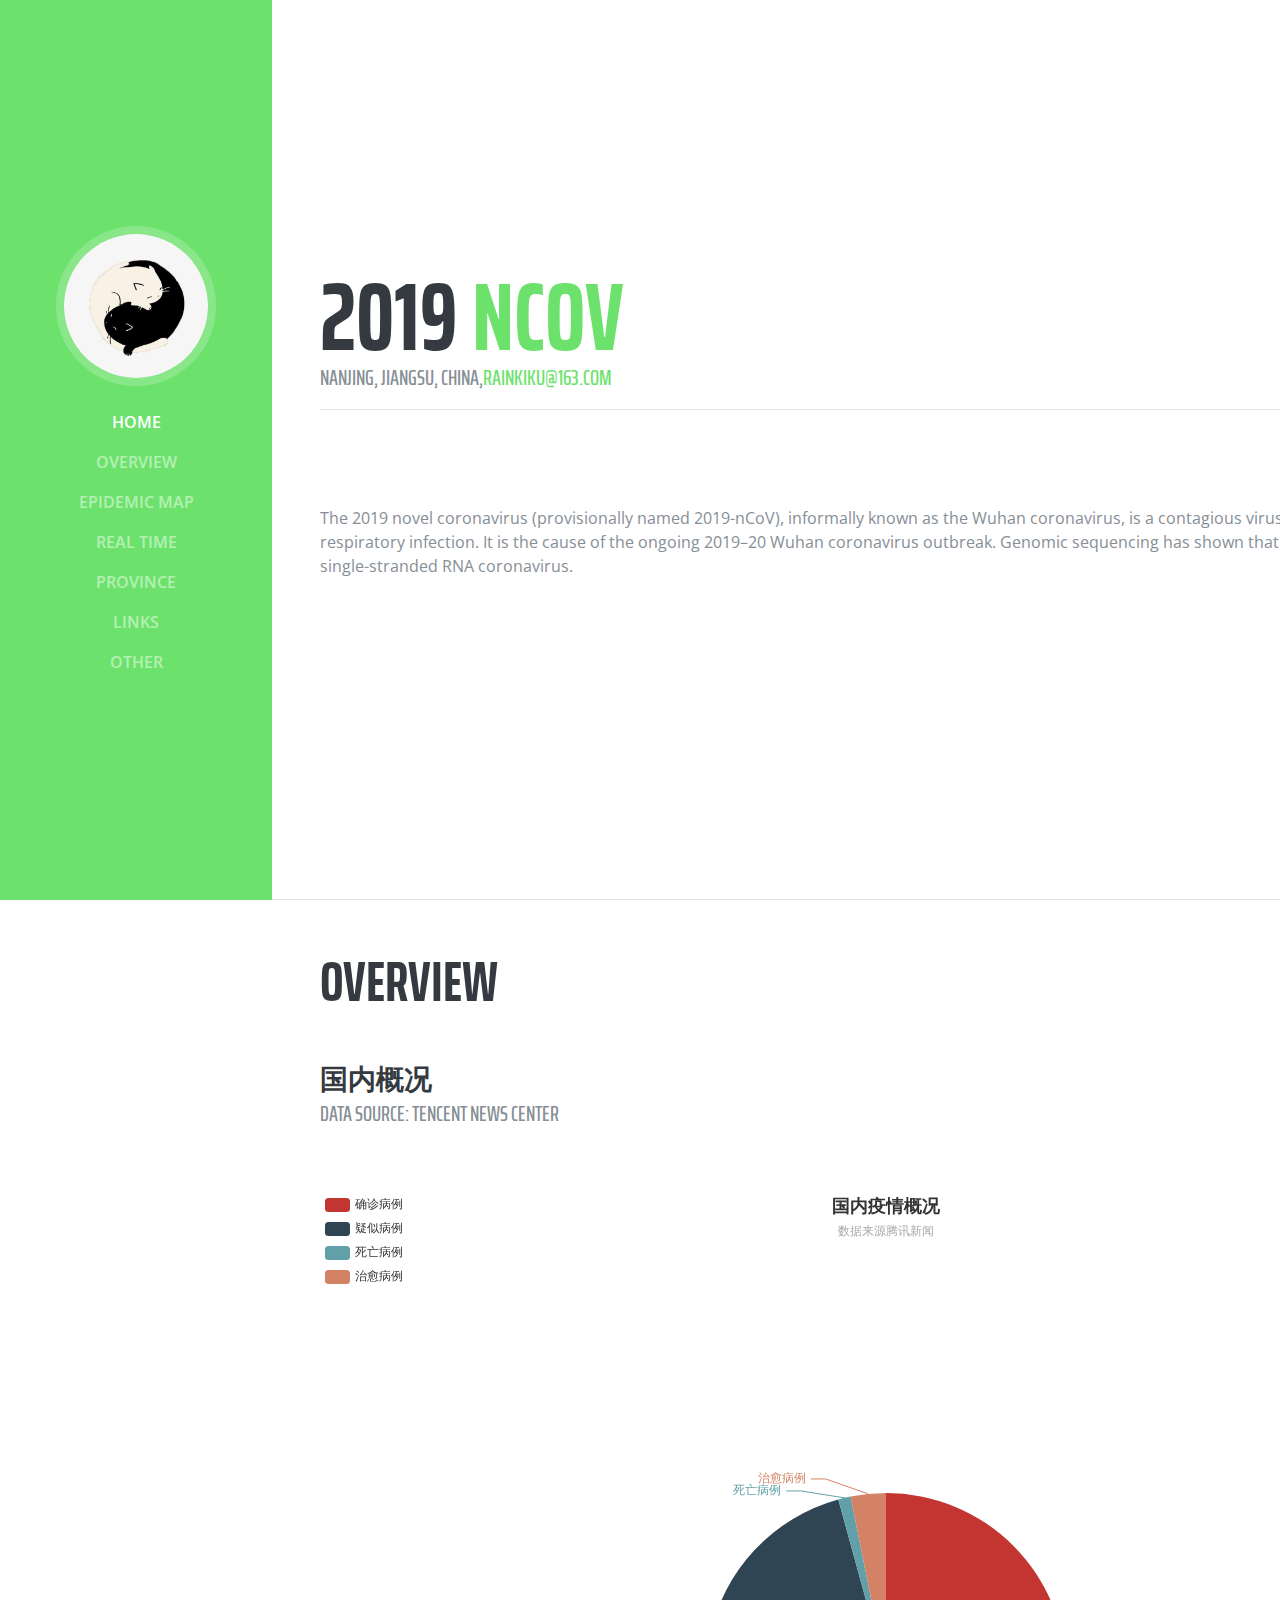
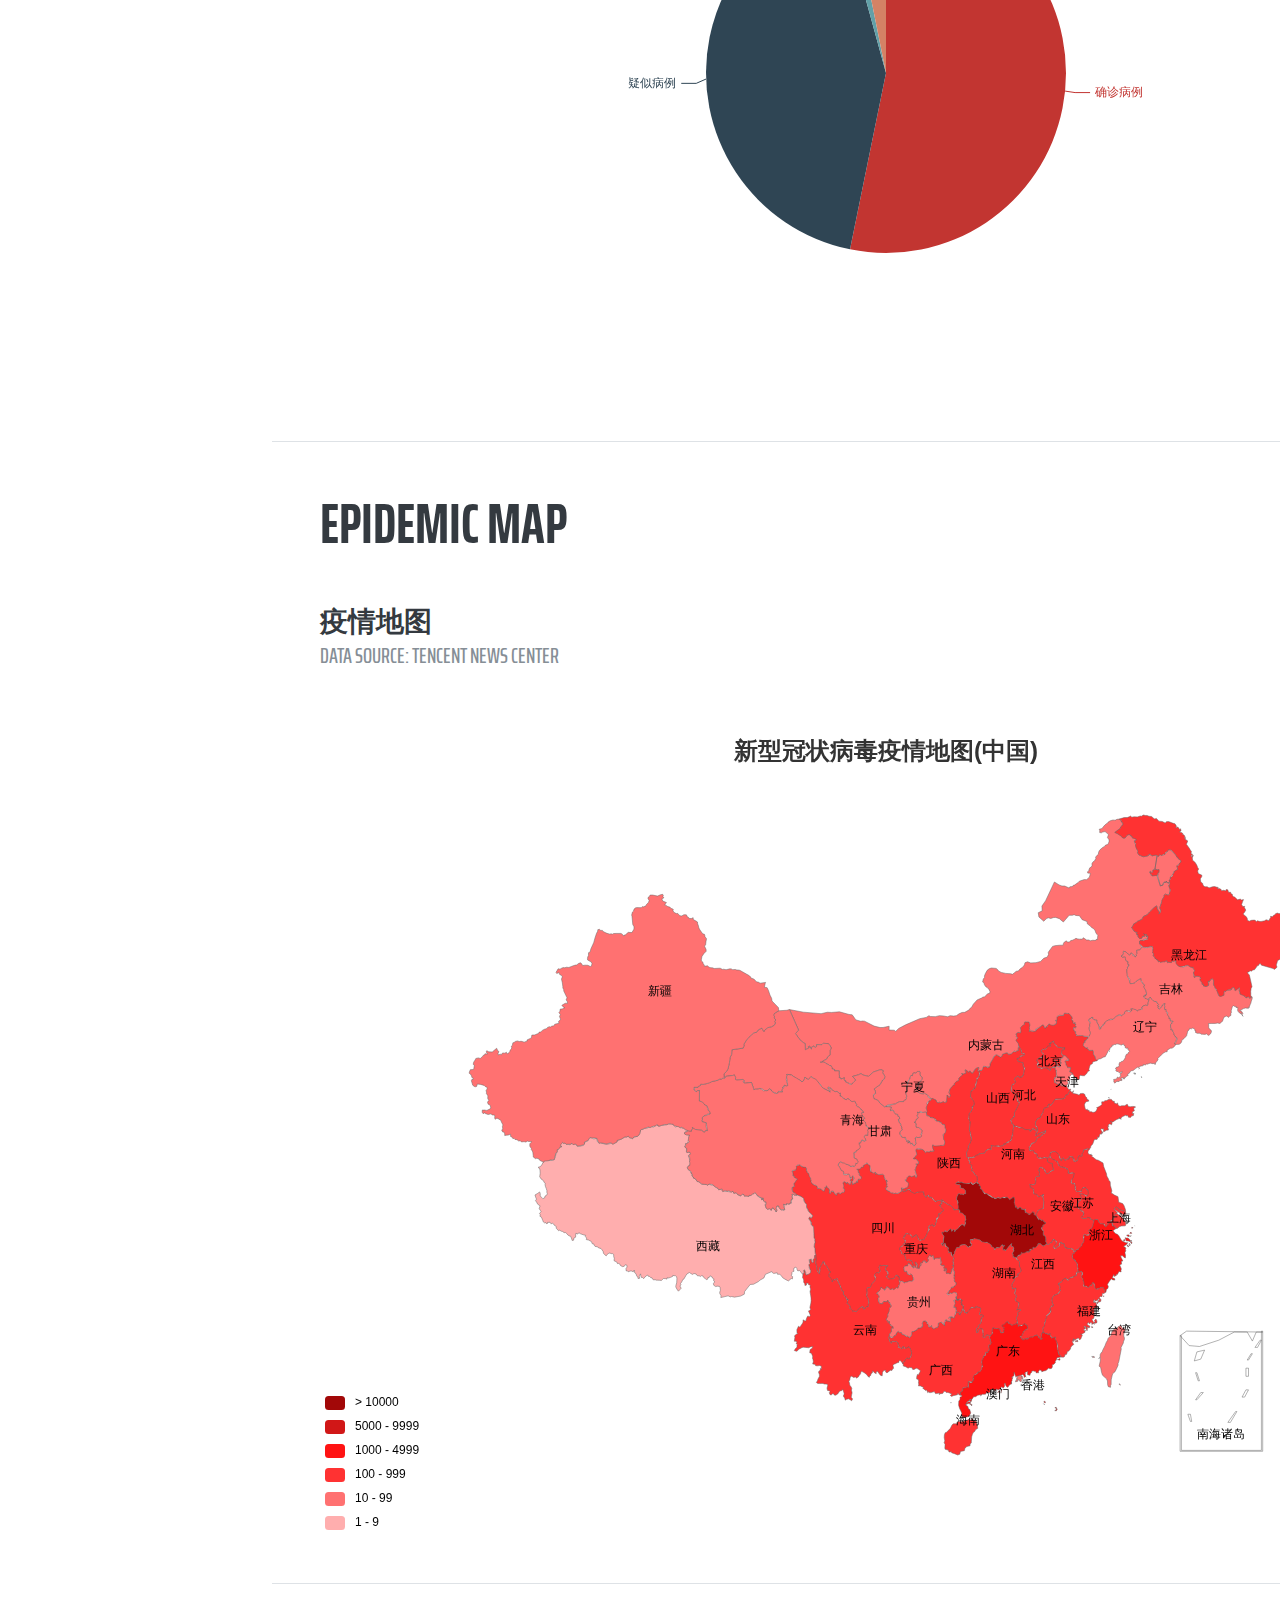
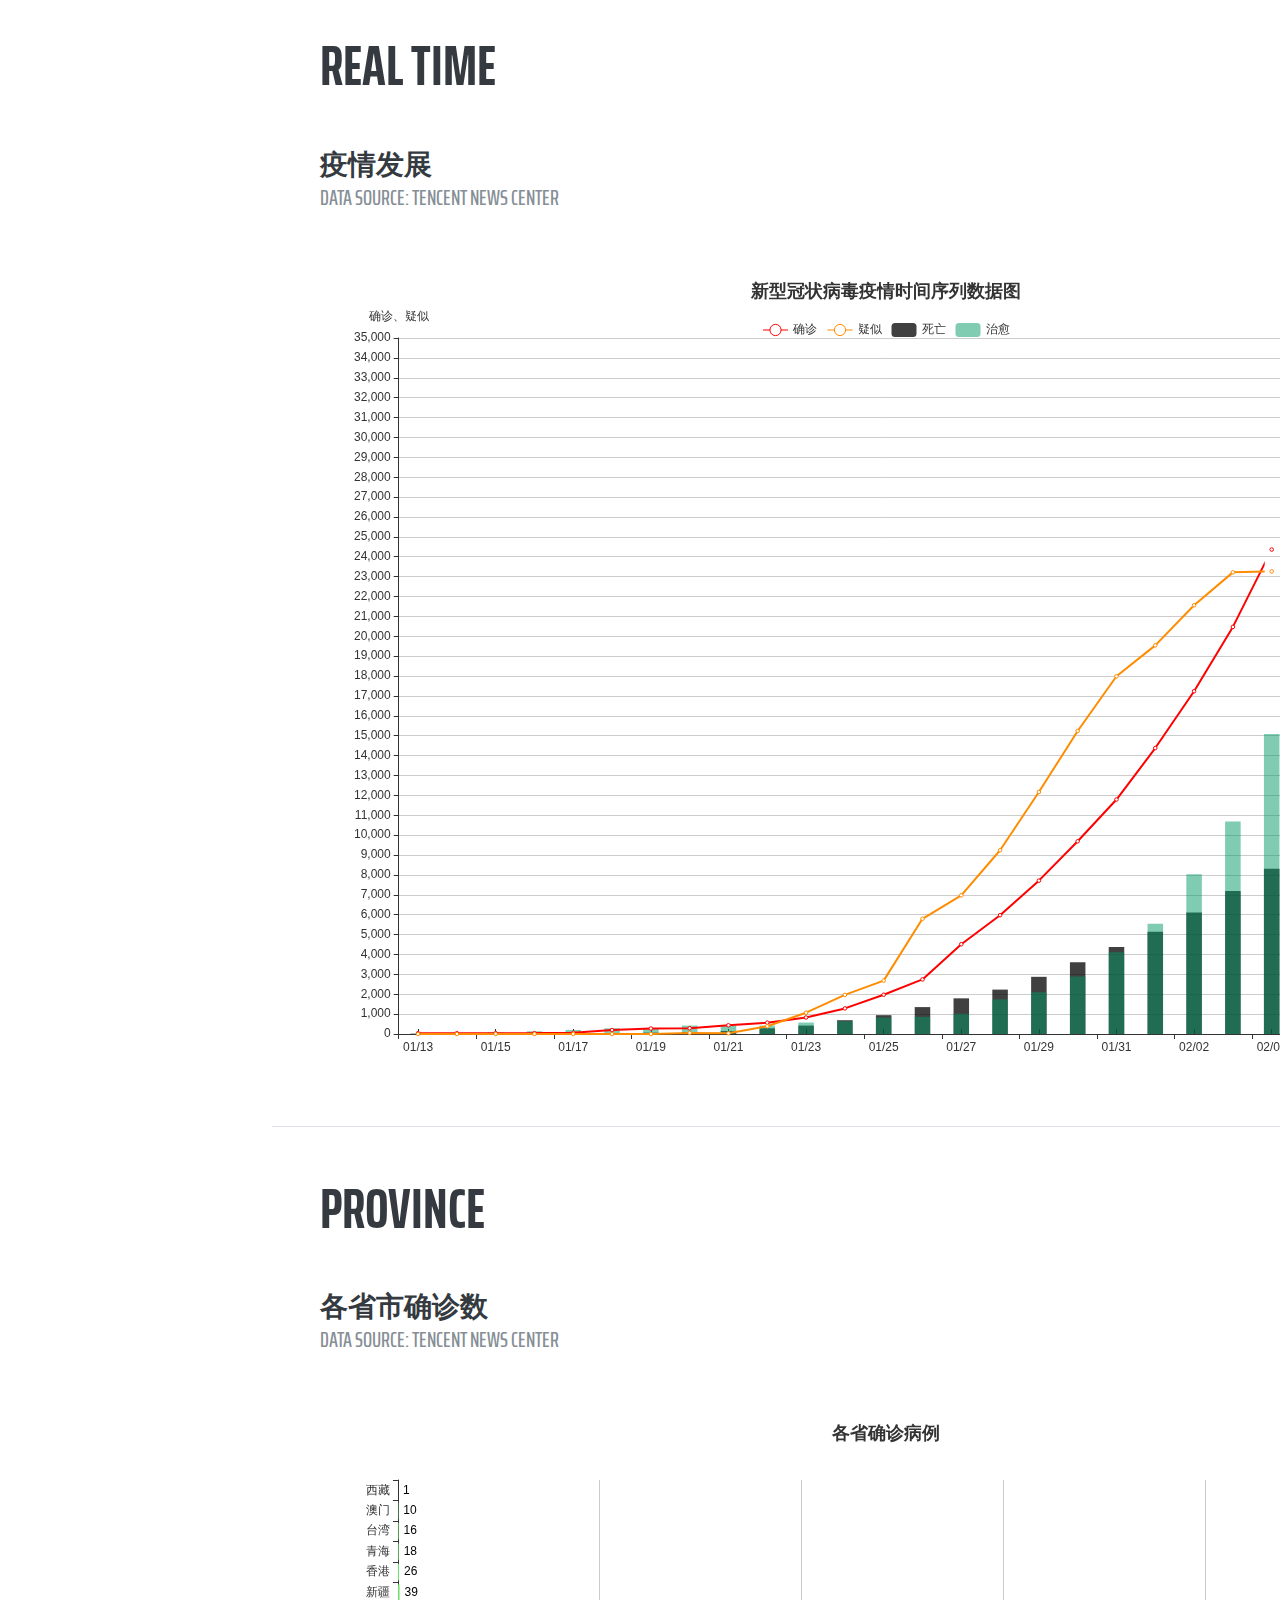
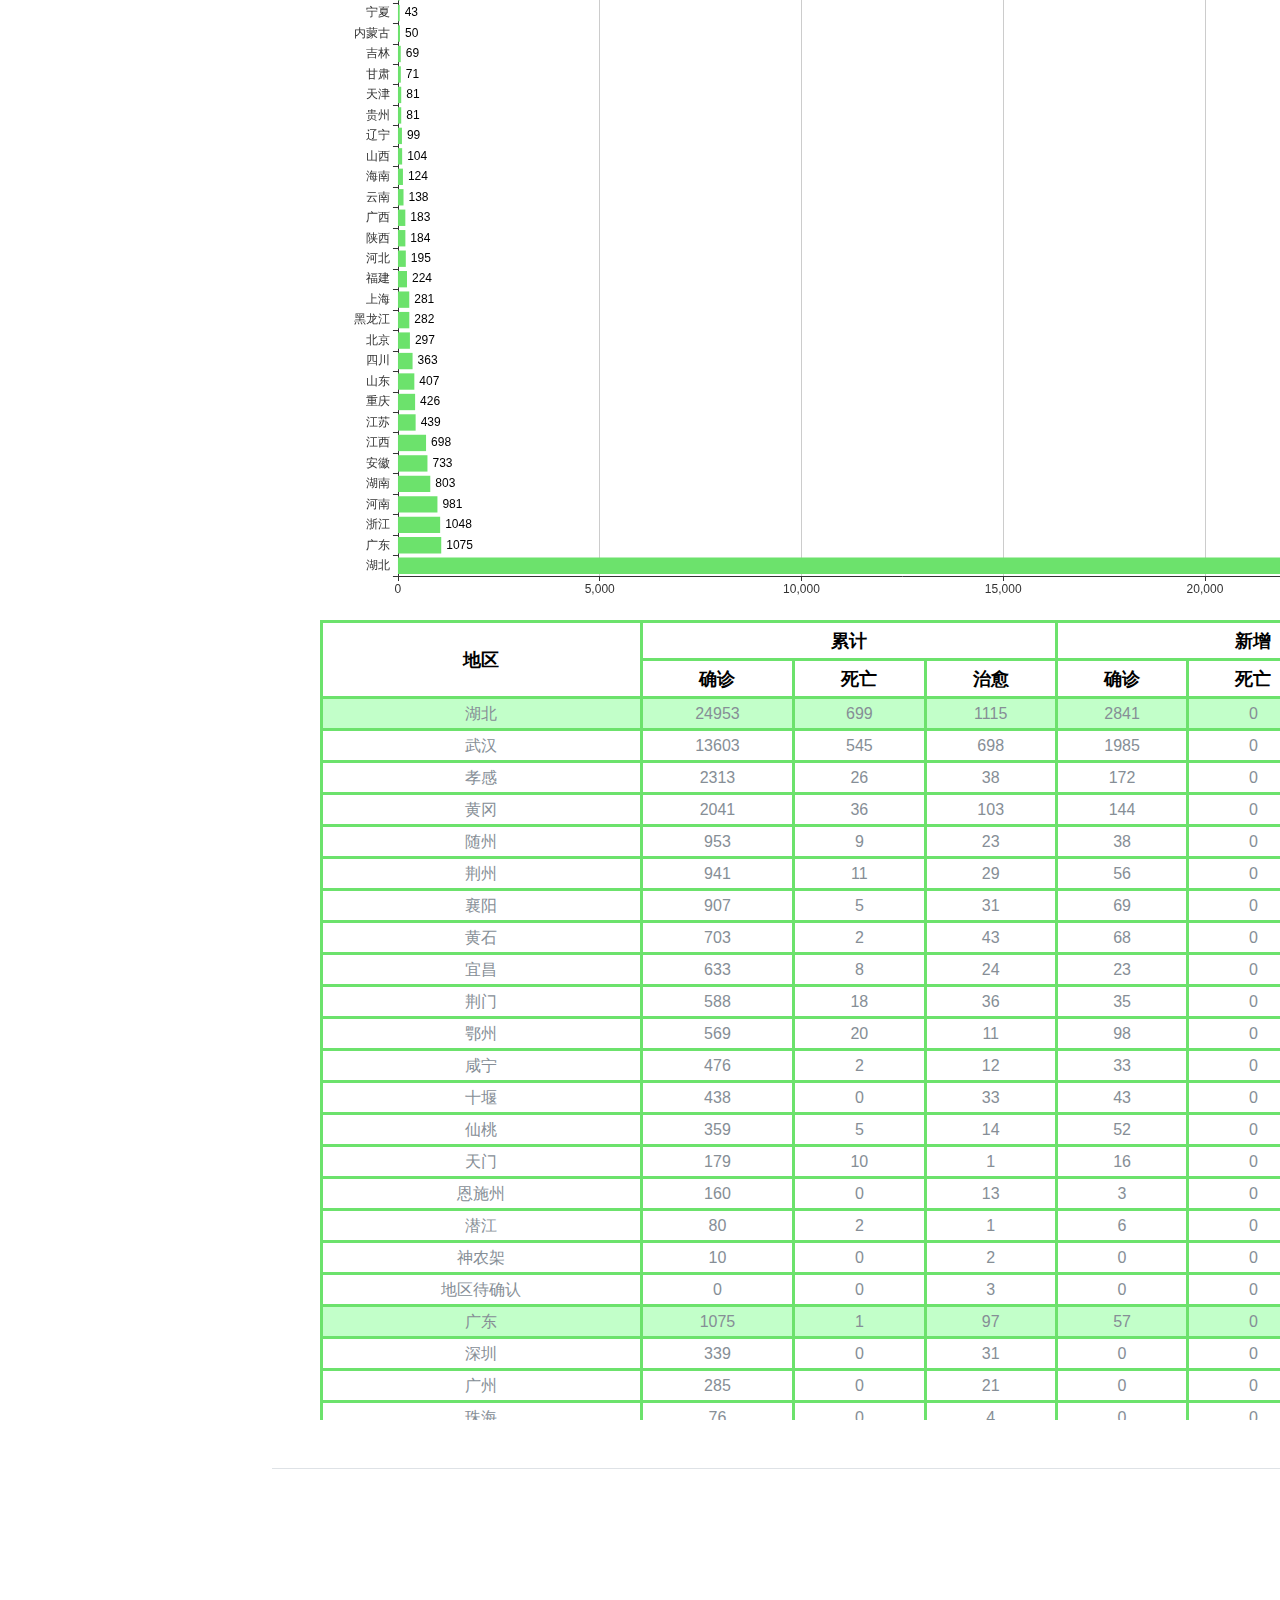
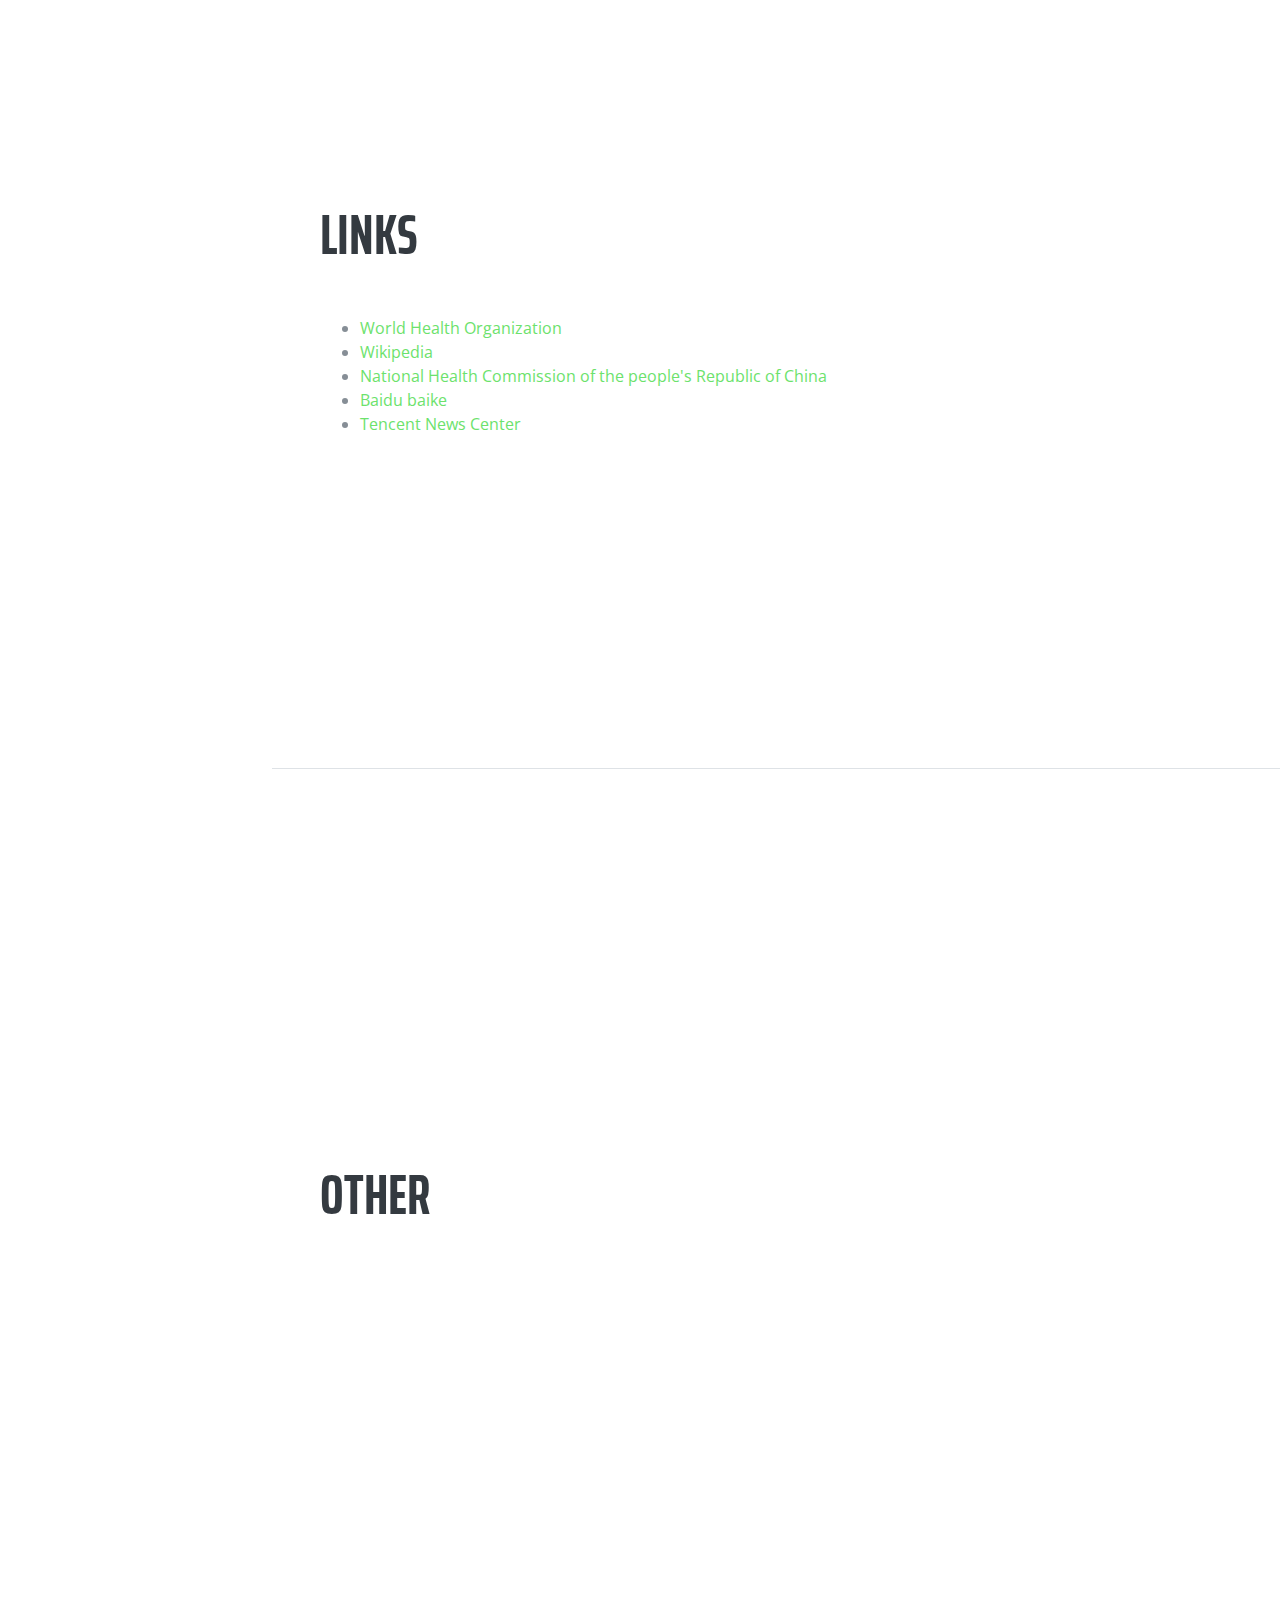
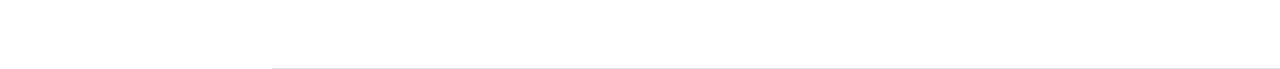
==== txt/nCov.html @ 877c6e8e "updata202002080938" ====
<!DOCTYPE html>
<html lang="en">

  <head>

    <meta charset="utf-8">
    <meta name="viewport" content="width=device-width, initial-scale=1, shrink-to-fit=no">
    <meta name="description" content="">
    <meta name="author" content="">

    <title>2019-nCov</title>

    <link href="../vendor/bootstrap/css/bootstrap.min.css" rel="stylesheet">

    <link href="https://fonts.googleapis.com/css?family=Saira+Extra+Condensed:100,200,300,400,500,600,700,800,900" rel="stylesheet">
    <link href="https://fonts.googleapis.com/css?family=Open+Sans:300,300i,400,400i,600,600i,700,700i,800,800i" rel="stylesheet">
    <link href="../vendor/simple-line-icons/css/simple-line-icons.css" rel="stylesheet">

    <link href="../css/home.min.css" rel="stylesheet">

    <link rel="stylesheet" type="text/css" href="../css/table.css">

    <script src="../js/echarts.min.js"></script>
    <script src = "../js/china.js"></script>
    <style type="text/css">
        .mydata{
          width: 100%;
          height: 800px;
          overflow: auto;
        }
    </style>

  </head>

  <body id="page-top">

    <nav class="navbar navbar-expand-lg navbar-dark bg-primary fixed-top" id="sideNav">
      <a class="navbar-brand js-scroll-trigger" href="#page-top">
        <span class="d-block d-lg-none">Menu Bar</span>
        <span class="d-none d-lg-block">
          <img class="img-fluid img-profile rounded-circle mx-auto mb-2" src="../image/rainkiku.jpg" alt="">
        </span>
      </a>
      <button class="navbar-toggler" type="button" data-toggle="collapse" data-target="#navbarSupportedContent" aria-controls="navbarSupportedContent" aria-expanded="false" aria-label="Toggle navigation">
        <span class="navbar-toggler-icon"></span>
      </button>
      <div class="collapse navbar-collapse" id="navbarSupportedContent">
        <ul class="navbar-nav">
          <li class="nav-item">
            <a class="nav-link js-scroll-trigger" href="#home">Home</a>
          </li>
          <li class="nav-item">
            <a class="nav-link js-scroll-trigger" href="#overview">Overview</a>
          </li>
          <li class="nav-item">
            <a class="nav-link js-scroll-trigger" href="#epidemic_map">Epidemic map</a>
          </li>
          <li class="nav-item">
            <a class="nav-link js-scroll-trigger" href="#real_time">Real time</a>
          </li>
          <li class="nav-item">
            <a class="nav-link js-scroll-trigger" href="#province">province</a>
          </li>
          <li class="nav-item">
            <a class="nav-link js-scroll-trigger" href="#links">Links</a>
          </li>
          <li class="nav-item">
            <a class="nav-link js-scroll-trigger" href="#other">Other</a>
          </li>
        </ul>
      </div>
    </nav>

    <div class="container-fluid p-0">

      <section class="resume-section p-3 p-lg-5 d-flex d-column" id="home">
        <div class="my-auto">
          <h1 class="mb-0">2019
            <span class="text-primary">nCov</span>
          </h1>
          <div class="subheading mb-5">Nanjing, Jiangsu, China,<a href="mailto:rainkiku@163.com">rainkiku@163.com</a><hr/> 
            <p align="right"><a href="declaraction.html">declaraction</a></p>
          </div>
          <p class="mb-5">The 2019 novel coronavirus (provisionally named 2019-nCoV), informally known as the Wuhan coronavirus, is a contagious virus that causes respiratory infection. It is the cause of the ongoing 2019–20 Wuhan coronavirus outbreak. Genomic sequencing has shown that it is a positive-sense, single-stranded RNA coronavirus.</p>
        </div>
      </section>
      <section class="resume-section p-3 p-lg-5 d-flex flex-column" id="overview">
        <div class="my-auto">
          <h2 class="mb-5">Overview</h2>

          <div class="resume-item d-flex flex-column flex-md-row mb-5">
            <div class="resume-content mr-auto">
              <h3 class="mb-0">国内概况</h3>
              <div class="subheading mb-3">Data source: Tencent News Center</div>
            </div>
            <div class="resume-date text-md-right">
              <span class="text-primary">09:32 on Feb 08, 2020</span>
            </div>
          </div>
<!--           <table id="table_2">
            <tr>
                <th>确诊</th><th>疑似</th><th>死亡</th><th>治愈</th>
    //data/Country//
        </table>
 -->
        <div class="mydata" id="main_1"></div>
        </div>
      </section>

      <section class="resume-section p-3 p-lg-5 d-flex flex-column" id="epidemic_map">

        <div class="my-auto">
          <h2 class="mb-5">Epidemic map</h2>
          <div class="resume-item d-flex flex-column flex-md-row mb-5">
            <div class="resume-content mr-auto">
              <h3 class="mb-0">疫情地图</h3>
              <div class="subheading mb-3">Data source: Tencent News Center</div>              
            </div>
            <div class="resume-date text-md-right">
              <span class="text-primary">09:32 on Feb 08, 2020</span>
            </div>
          </div>
        </div>
        <div class="mydata" id="main_2"></div>
      </section>

      <section class="resume-section p-3 p-lg-5 d-flex flex-column" id="real_time">

        <div class="my-auto">
          <h2 class="mb-5">Real time</h2>
          <div class="resume-item d-flex flex-column flex-md-row mb-5">
            <div class="resume-content mr-auto">
              <h3 class="mb-0">疫情发展</h3>
              <div class="subheading mb-3">Data source: Tencent News Center</div>              
            </div>
            <div class="resume-date text-md-right">
              <span class="text-primary">09:32 on Feb 08, 2020</span>
            </div>
          </div>
        </div>
        <div class="mydata" id="main_3"></div>
      </section>

      <section class="resume-section p-3 p-lg-5 d-flex flex-column" id="province">
      <div class="my-auto">
          <h2 class="mb-5">province</h2>
          <div class="resume-item d-flex flex-column flex-md-row mb-5">
            <div class="resume-content mr-auto">
              <h3 class="mb-0">各省市确诊数</h3>
              <div class="subheading mb-3">Data source: Tencent News Center</div>              
            </div>
            <div class="resume-date text-md-right">
              <span class="text-primary">09:32 on Feb 08, 2020</span>
            </div>
          </div>
        <div class="mydata" id="main_4"></div>
        <div class="mydata"><table id="table_1">
            <tr>
                <th rowspan="2">地区</th><th colspan="3">累计</th><th colspan="3">新增<tr><th>确诊</th><th>死亡</th><th>治愈</th><th>确诊</th><th>死亡</th><th>治愈</th>
    		<tr class="alt"><td>湖北</td><td>24953</td><td>699</td><td>1115</td><td>2841</td><td>0</td><td>0</td></tr>
		<tr><td>武汉</td><td>13603</td><td>545</td><td>698</td><td>1985</td><td>0</td><td>0</td></tr>
		<tr><td>孝感</td><td>2313</td><td>26</td><td>38</td><td>172</td><td>0</td><td>0</td></tr>
		<tr><td>黄冈</td><td>2041</td><td>36</td><td>103</td><td>144</td><td>0</td><td>0</td></tr>
		<tr><td>随州</td><td>953</td><td>9</td><td>23</td><td>38</td><td>0</td><td>0</td></tr>
		<tr><td>荆州</td><td>941</td><td>11</td><td>29</td><td>56</td><td>0</td><td>0</td></tr>
		<tr><td>襄阳</td><td>907</td><td>5</td><td>31</td><td>69</td><td>0</td><td>0</td></tr>
		<tr><td>黄石</td><td>703</td><td>2</td><td>43</td><td>68</td><td>0</td><td>0</td></tr>
		<tr><td>宜昌</td><td>633</td><td>8</td><td>24</td><td>23</td><td>0</td><td>0</td></tr>
		<tr><td>荆门</td><td>588</td><td>18</td><td>36</td><td>35</td><td>0</td><td>0</td></tr>
		<tr><td>鄂州</td><td>569</td><td>20</td><td>11</td><td>98</td><td>0</td><td>0</td></tr>
		<tr><td>咸宁</td><td>476</td><td>2</td><td>12</td><td>33</td><td>0</td><td>0</td></tr>
		<tr><td>十堰</td><td>438</td><td>0</td><td>33</td><td>43</td><td>0</td><td>0</td></tr>
		<tr><td>仙桃</td><td>359</td><td>5</td><td>14</td><td>52</td><td>0</td><td>0</td></tr>
		<tr><td>天门</td><td>179</td><td>10</td><td>1</td><td>16</td><td>0</td><td>0</td></tr>
		<tr><td>恩施州</td><td>160</td><td>0</td><td>13</td><td>3</td><td>0</td><td>0</td></tr>
		<tr><td>潜江</td><td>80</td><td>2</td><td>1</td><td>6</td><td>0</td><td>0</td></tr>
		<tr><td>神农架</td><td>10</td><td>0</td><td>2</td><td>0</td><td>0</td><td>0</td></tr>
		<tr><td>地区待确认</td><td>0</td><td>0</td><td>3</td><td>0</td><td>0</td><td>0</td></tr>
		<tr class="alt"><td>广东</td><td>1075</td><td>1</td><td>97</td><td>57</td><td>0</td><td>0</td></tr>
		<tr><td>深圳</td><td>339</td><td>0</td><td>31</td><td>0</td><td>0</td><td>0</td></tr>
		<tr><td>广州</td><td>285</td><td>0</td><td>21</td><td>0</td><td>0</td><td>0</td></tr>
		<tr><td>珠海</td><td>76</td><td>0</td><td>4</td><td>0</td><td>0</td><td>0</td></tr>
		<tr><td>佛山</td><td>59</td><td>0</td><td>4</td><td>0</td><td>0</td><td>0</td></tr>
		<tr><td>东莞</td><td>53</td><td>0</td><td>1</td><td>0</td><td>0</td><td>0</td></tr>
		<tr><td>中山</td><td>46</td><td>0</td><td>6</td><td>0</td><td>0</td><td>0</td></tr>
		<tr><td>惠州</td><td>39</td><td>0</td><td>1</td><td>0</td><td>0</td><td>0</td></tr>
		<tr><td>汕头</td><td>22</td><td>0</td><td>3</td><td>0</td><td>0</td><td>0</td></tr>
		<tr><td>湛江</td><td>20</td><td>0</td><td>4</td><td>0</td><td>0</td><td>0</td></tr>
		<tr><td>肇庆</td><td>14</td><td>1</td><td>1</td><td>0</td><td>0</td><td>0</td></tr>
		<tr><td>江门</td><td>14</td><td>0</td><td>1</td><td>0</td><td>0</td><td>0</td></tr>
		<tr><td>阳江</td><td>13</td><td>0</td><td>1</td><td>0</td><td>0</td><td>0</td></tr>
		<tr><td>梅州</td><td>12</td><td>0</td><td>4</td><td>0</td><td>0</td><td>0</td></tr>
		<tr><td>清远</td><td>10</td><td>0</td><td>3</td><td>0</td><td>0</td><td>0</td></tr>
		<tr><td>揭阳</td><td>7</td><td>0</td><td>0</td><td>0</td><td>0</td><td>0</td></tr>
		<tr><td>韶关</td><td>6</td><td>0</td><td>1</td><td>0</td><td>0</td><td>0</td></tr>
		<tr><td>茂名</td><td>6</td><td>0</td><td>1</td><td>0</td><td>0</td><td>0</td></tr>
		<tr><td>汕尾</td><td>5</td><td>0</td><td>1</td><td>0</td><td>0</td><td>0</td></tr>
		<tr><td>潮州</td><td>5</td><td>0</td><td>0</td><td>0</td><td>0</td><td>0</td></tr>
		<tr><td>河源</td><td>3</td><td>0</td><td>0</td><td>0</td><td>0</td><td>0</td></tr>
		<tr><td>地区待确认</td><td>0</td><td>0</td><td>0</td><td>0</td><td>0</td><td>0</td></tr>
		<tr class="alt"><td>浙江</td><td>1048</td><td>0</td><td>127</td><td>42</td><td>0</td><td>0</td></tr>
		<tr><td>温州</td><td>421</td><td>0</td><td>48</td><td>0</td><td>0</td><td>0</td></tr>
		<tr><td>杭州</td><td>156</td><td>0</td><td>18</td><td>0</td><td>0</td><td>0</td></tr>
		<tr><td>宁波</td><td>136</td><td>0</td><td>12</td><td>0</td><td>0</td><td>0</td></tr>
		<tr><td>台州</td><td>129</td><td>0</td><td>17</td><td>0</td><td>0</td><td>0</td></tr>
		<tr><td>金华</td><td>48</td><td>0</td><td>9</td><td>0</td><td>0</td><td>0</td></tr>
		<tr><td>嘉兴</td><td>35</td><td>0</td><td>1</td><td>0</td><td>0</td><td>0</td></tr>
		<tr><td>绍兴</td><td>34</td><td>0</td><td>5</td><td>0</td><td>0</td><td>0</td></tr>
		<tr><td>丽水</td><td>16</td><td>0</td><td>3</td><td>0</td><td>0</td><td>0</td></tr>
		<tr><td>衢州</td><td>15</td><td>0</td><td>3</td><td>0</td><td>0</td><td>0</td></tr>
		<tr><td>湖州</td><td>9</td><td>0</td><td>1</td><td>0</td><td>0</td><td>0</td></tr>
		<tr><td>舟山</td><td>7</td><td>0</td><td>5</td><td>0</td><td>0</td><td>0</td></tr>
		<tr class="alt"><td>河南</td><td>981</td><td>4</td><td>97</td><td>67</td><td>0</td><td>0</td></tr>
		<tr><td>信阳</td><td>192</td><td>0</td><td>10</td><td>16</td><td>0</td><td>0</td></tr>
		<tr><td>南阳</td><td>128</td><td>2</td><td>2</td><td>10</td><td>0</td><td>0</td></tr>
		<tr><td>郑州</td><td>120</td><td>0</td><td>28</td><td>8</td><td>0</td><td>0</td></tr>
		<tr><td>驻马店</td><td>113</td><td>0</td><td>4</td><td>7</td><td>0</td><td>0</td></tr>
		<tr><td>商丘</td><td>76</td><td>0</td><td>5</td><td>4</td><td>0</td><td>0</td></tr>
		<tr><td>周口</td><td>62</td><td>0</td><td>10</td><td>2</td><td>0</td><td>0</td></tr>
		<tr><td>平顶山</td><td>48</td><td>1</td><td>1</td><td>2</td><td>0</td><td>0</td></tr>
		<tr><td>安阳</td><td>43</td><td>0</td><td>2</td><td>3</td><td>0</td><td>0</td></tr>
		<tr><td>新乡</td><td>43</td><td>0</td><td>4</td><td>2</td><td>0</td><td>0</td></tr>
		<tr><td>许昌</td><td>30</td><td>0</td><td>0</td><td>2</td><td>0</td><td>0</td></tr>
		<tr><td>漯河</td><td>29</td><td>0</td><td>4</td><td>3</td><td>0</td><td>0</td></tr>
		<tr><td>洛阳</td><td>25</td><td>0</td><td>2</td><td>1</td><td>0</td><td>0</td></tr>
		<tr><td>开封</td><td>21</td><td>0</td><td>0</td><td>1</td><td>0</td><td>0</td></tr>
		<tr><td>焦作</td><td>20</td><td>0</td><td>0</td><td>2</td><td>0</td><td>0</td></tr>
		<tr><td>鹤壁</td><td>13</td><td>0</td><td>0</td><td>2</td><td>0</td><td>0</td></tr>
		<tr><td>三门峡</td><td>7</td><td>0</td><td>2</td><td>0</td><td>0</td><td>0</td></tr>
		<tr><td>濮阳</td><td>7</td><td>0</td><td>0</td><td>2</td><td>0</td><td>0</td></tr>
		<tr><td>济源示范区</td><td>4</td><td>0</td><td>0</td><td>0</td><td>0</td><td>0</td></tr>
		<tr><td>地区待确认</td><td>0</td><td>1</td><td>23</td><td>0</td><td>0</td><td>0</td></tr>
		<tr class="alt"><td>湖南</td><td>803</td><td>0</td><td>119</td><td>31</td><td>0</td><td>0</td></tr>
		<tr><td></td><td>803</td><td>0</td><td>119</td><td>31</td><td>0</td><td>0</td></tr>
		<tr><td>长沙</td><td>196</td><td>0</td><td>19</td><td>6</td><td>0</td><td>0</td></tr>
		<tr><td>岳阳</td><td>111</td><td>0</td><td>6</td><td>4</td><td>0</td><td>0</td></tr>
		<tr><td>邵阳</td><td>86</td><td>0</td><td>11</td><td>3</td><td>0</td><td>0</td></tr>
		<tr><td>常德</td><td>66</td><td>0</td><td>14</td><td>2</td><td>0</td><td>0</td></tr>
		<tr><td>娄底</td><td>53</td><td>0</td><td>4</td><td>0</td><td>0</td><td>0</td></tr>
		<tr><td>株洲</td><td>48</td><td>0</td><td>8</td><td>2</td><td>0</td><td>0</td></tr>
		<tr><td>益阳</td><td>44</td><td>0</td><td>6</td><td>1</td><td>0</td><td>0</td></tr>
		<tr><td>衡阳</td><td>43</td><td>0</td><td>11</td><td>0</td><td>0</td><td>0</td></tr>
		<tr><td>永州</td><td>40</td><td>0</td><td>10</td><td>2</td><td>0</td><td>0</td></tr>
		<tr><td>怀化</td><td>38</td><td>0</td><td>14</td><td>0</td><td>0</td><td>0</td></tr>
		<tr><td>郴州</td><td>31</td><td>0</td><td>6</td><td>2</td><td>0</td><td>0</td></tr>
		<tr><td>湘潭</td><td>28</td><td>0</td><td>7</td><td>3</td><td>0</td><td>0</td></tr>
		<tr><td>湘西自治州</td><td>8</td><td>0</td><td>1</td><td>0</td><td>0</td><td>0</td></tr>
		<tr><td>张家界</td><td>5</td><td>0</td><td>2</td><td>0</td><td>0</td><td>0</td></tr>
		<tr class="alt"><td>安徽</td><td>733</td><td>0</td><td>47</td><td>68</td><td>0</td><td>0</td></tr>
		<tr><td>合肥</td><td>128</td><td>0</td><td>11</td><td>13</td><td>0</td><td>0</td></tr>
		<tr><td>阜阳</td><td>113</td><td>0</td><td>11</td><td>8</td><td>0</td><td>0</td></tr>
		<tr><td>蚌埠</td><td>99</td><td>0</td><td>1</td><td>11</td><td>0</td><td>0</td></tr>
		<tr><td>亳州</td><td>81</td><td>0</td><td>5</td><td>9</td><td>0</td><td>0</td></tr>
		<tr><td>安庆</td><td>71</td><td>0</td><td>6</td><td>5</td><td>0</td><td>0</td></tr>
		<tr><td>六安</td><td>51</td><td>0</td><td>2</td><td>10</td><td>0</td><td>0</td></tr>
		<tr><td>马鞍山</td><td>31</td><td>0</td><td>2</td><td>1</td><td>0</td><td>0</td></tr>
		<tr><td>芜湖</td><td>29</td><td>0</td><td>3</td><td>2</td><td>0</td><td>0</td></tr>
		<tr><td>宿州</td><td>28</td><td>0</td><td>1</td><td>1</td><td>0</td><td>0</td></tr>
		<tr><td>铜陵</td><td>23</td><td>0</td><td>7</td><td>1</td><td>0</td><td>0</td></tr>
		<tr><td>淮北</td><td>22</td><td>0</td><td>1</td><td>0</td><td>0</td><td>0</td></tr>
		<tr><td>淮南</td><td>21</td><td>0</td><td>3</td><td>7</td><td>0</td><td>0</td></tr>
		<tr><td>池州</td><td>11</td><td>0</td><td>1</td><td>0</td><td>0</td><td>0</td></tr>
		<tr><td>滁州</td><td>11</td><td>0</td><td>2</td><td>0</td><td>0</td><td>0</td></tr>
		<tr><td>黄山</td><td>9</td><td>0</td><td>1</td><td>0</td><td>0</td><td>0</td></tr>
		<tr><td>宣城</td><td>5</td><td>0</td><td>2</td><td>0</td><td>0</td><td>0</td></tr>
		<tr class="alt"><td>江西</td><td>698</td><td>0</td><td>55</td><td>37</td><td>0</td><td>0</td></tr>
		<tr><td>南昌</td><td>162</td><td>0</td><td>14</td><td>0</td><td>0</td><td>0</td></tr>
		<tr><td>九江</td><td>95</td><td>0</td><td>4</td><td>0</td><td>0</td><td>0</td></tr>
		<tr><td>新余</td><td>87</td><td>0</td><td>5</td><td>0</td><td>0</td><td>0</td></tr>
		<tr><td>上饶</td><td>86</td><td>0</td><td>5</td><td>0</td><td>0</td><td>0</td></tr>
		<tr><td>宜春</td><td>62</td><td>0</td><td>5</td><td>0</td><td>0</td><td>0</td></tr>
		<tr><td>赣州</td><td>59</td><td>0</td><td>2</td><td>0</td><td>0</td><td>0</td></tr>
		<tr><td>抚州</td><td>56</td><td>0</td><td>7</td><td>0</td><td>0</td><td>0</td></tr>
		<tr><td>萍乡</td><td>24</td><td>0</td><td>1</td><td>0</td><td>0</td><td>0</td></tr>
		<tr><td>吉安</td><td>16</td><td>0</td><td>1</td><td>0</td><td>0</td><td>0</td></tr>
		<tr><td>鹰潭</td><td>10</td><td>0</td><td>0</td><td>0</td><td>0</td><td>0</td></tr>
		<tr><td>景德镇</td><td>4</td><td>0</td><td>1</td><td>0</td><td>0</td><td>0</td></tr>
		<tr class="alt"><td>江苏</td><td>439</td><td>0</td><td>43</td><td>31</td><td>0</td><td>0</td></tr>
		<tr><td>苏州</td><td>72</td><td>0</td><td>4</td><td>3</td><td>0</td><td>0</td></tr>
		<tr><td>南京</td><td>65</td><td>0</td><td>15</td><td>8</td><td>0</td><td>0</td></tr>
		<tr><td>徐州</td><td>52</td><td>0</td><td>3</td><td>3</td><td>0</td><td>0</td></tr>
		<tr><td>淮安</td><td>40</td><td>0</td><td>2</td><td>3</td><td>0</td><td>0</td></tr>
		<tr><td>无锡</td><td>34</td><td>0</td><td>1</td><td>3</td><td>0</td><td>0</td></tr>
		<tr><td>南通</td><td>31</td><td>0</td><td>2</td><td>2</td><td>0</td><td>0</td></tr>
		<tr><td>常州</td><td>31</td><td>0</td><td>5</td><td>2</td><td>0</td><td>0</td></tr>
		<tr><td>泰州</td><td>30</td><td>0</td><td>3</td><td>1</td><td>0</td><td>0</td></tr>
		<tr><td>连云港</td><td>27</td><td>0</td><td>2</td><td>3</td><td>0</td><td>0</td></tr>
		<tr><td>盐城</td><td>17</td><td>0</td><td>3</td><td>1</td><td>0</td><td>0</td></tr>
		<tr><td>扬州</td><td>17</td><td>0</td><td>2</td><td>0</td><td>0</td><td>0</td></tr>
		<tr><td>宿迁</td><td>12</td><td>0</td><td>0</td><td>0</td><td>0</td><td>0</td></tr>
		<tr><td>镇江</td><td>11</td><td>0</td><td>1</td><td>2</td><td>0</td><td>0</td></tr>
		<tr class="alt"><td>重庆</td><td>426</td><td>2</td><td>31</td><td>11</td><td>0</td><td>0</td></tr>
		<tr><td>万州区</td><td>78</td><td>1</td><td>4</td><td>4</td><td>0</td><td>0</td></tr>
		<tr><td>江北区</td><td>20</td><td>0</td><td>1</td><td>1</td><td>0</td><td>0</td></tr>
		<tr><td>云阳县</td><td>20</td><td>0</td><td>5</td><td>0</td><td>0</td><td>0</td></tr>
		<tr><td>九龙坡区</td><td>19</td><td>1</td><td>0</td><td>0</td><td>0</td><td>0</td></tr>
		<tr><td>渝中区</td><td>19</td><td>0</td><td>0</td><td>0</td><td>0</td><td>0</td></tr>
		<tr><td>开州区</td><td>18</td><td>0</td><td>2</td><td>0</td><td>0</td><td>0</td></tr>
		<tr><td>垫江县</td><td>18</td><td>0</td><td>1</td><td>1</td><td>0</td><td>0</td></tr>
		<tr><td>两江新区</td><td>16</td><td>0</td><td>0</td><td>2</td><td>0</td><td>0</td></tr>
		<tr><td>忠县</td><td>16</td><td>0</td><td>1</td><td>0</td><td>0</td><td>0</td></tr>
		<tr><td>合川区</td><td>16</td><td>0</td><td>1</td><td>0</td><td>0</td><td>0</td></tr>
		<tr><td>綦江区</td><td>15</td><td>0</td><td>0</td><td>1</td><td>0</td><td>0</td></tr>
		<tr><td>潼南区</td><td>13</td><td>0</td><td>0</td><td>0</td><td>0</td><td>0</td></tr>
		<tr><td>奉节县</td><td>13</td><td>0</td><td>1</td><td>1</td><td>0</td><td>0</td></tr>
		<tr><td>石柱县</td><td>12</td><td>0</td><td>0</td><td>0</td><td>0</td><td>0</td></tr>
		<tr><td>渝北区</td><td>12</td><td>0</td><td>2</td><td>0</td><td>0</td><td>0</td></tr>
		<tr><td>长寿区</td><td>12</td><td>0</td><td>2</td><td>0</td><td>0</td><td>0</td></tr>
		<tr><td>巫溪县</td><td>11</td><td>0</td><td>1</td><td>0</td><td>0</td><td>0</td></tr>
		<tr><td>大足区</td><td>10</td><td>0</td><td>0</td><td>1</td><td>0</td><td>0</td></tr>
		<tr><td>丰都县</td><td>9</td><td>0</td><td>1</td><td>0</td><td>0</td><td>0</td></tr>
		<tr><td>南岸区</td><td>8</td><td>0</td><td>0</td><td>0</td><td>0</td><td>0</td></tr>
		<tr><td>璧山区</td><td>8</td><td>0</td><td>0</td><td>0</td><td>0</td><td>0</td></tr>
		<tr><td>荣昌区</td><td>8</td><td>0</td><td>0</td><td>0</td><td>0</td><td>0</td></tr>
		<tr><td>巫山县</td><td>8</td><td>0</td><td>4</td><td>0</td><td>0</td><td>0</td></tr>
		<tr><td>大渡口区</td><td>7</td><td>0</td><td>1</td><td>0</td><td>0</td><td>0</td></tr>
		<tr><td>铜梁区</td><td>7</td><td>0</td><td>0</td><td>0</td><td>0</td><td>0</td></tr>
		<tr><td>高新区</td><td>4</td><td>0</td><td>0</td><td>0</td><td>0</td><td>0</td></tr>
		<tr><td>江津区</td><td>4</td><td>0</td><td>1</td><td>0</td><td>0</td><td>0</td></tr>
		<tr><td>梁平区</td><td>4</td><td>0</td><td>0</td><td>0</td><td>0</td><td>0</td></tr>
		<tr><td>巴南区</td><td>3</td><td>0</td><td>0</td><td>0</td><td>0</td><td>0</td></tr>
		<tr><td>涪陵区</td><td>3</td><td>0</td><td>0</td><td>0</td><td>0</td><td>0</td></tr>
		<tr><td>永川区</td><td>3</td><td>0</td><td>1</td><td>0</td><td>0</td><td>0</td></tr>
		<tr><td>彭水县</td><td>2</td><td>0</td><td>0</td><td>0</td><td>0</td><td>0</td></tr>
		<tr><td>城口县</td><td>2</td><td>0</td><td>1</td><td>0</td><td>0</td><td>0</td></tr>
		<tr><td>沙坪坝区</td><td>2</td><td>0</td><td>0</td><td>0</td><td>0</td><td>0</td></tr>
		<tr><td>黔江区</td><td>2</td><td>0</td><td>0</td><td>0</td><td>0</td><td>0</td></tr>
		<tr><td>酉阳县</td><td>1</td><td>0</td><td>0</td><td>0</td><td>0</td><td>0</td></tr>
		<tr><td>万盛经开区</td><td>1</td><td>0</td><td>0</td><td>0</td><td>0</td><td>0</td></tr>
		<tr><td>武隆区</td><td>1</td><td>0</td><td>0</td><td>0</td><td>0</td><td>0</td></tr>
		<tr><td>秀山县</td><td>1</td><td>0</td><td>1</td><td>0</td><td>0</td><td>0</td></tr>
		<tr class="alt"><td>山东</td><td>407</td><td>0</td><td>38</td><td>21</td><td>0</td><td>0</td></tr>
		<tr><td>青岛</td><td>46</td><td>0</td><td>5</td><td>2</td><td>0</td><td>0</td></tr>
		<tr><td>济南</td><td>42</td><td>0</td><td>3</td><td>1</td><td>0</td><td>0</td></tr>
		<tr><td>济宁</td><td>38</td><td>0</td><td>7</td><td>3</td><td>0</td><td>0</td></tr>
		<tr><td>临沂</td><td>38</td><td>0</td><td>3</td><td>3</td><td>0</td><td>0</td></tr>
		<tr><td>烟台</td><td>34</td><td>0</td><td>2</td><td>0</td><td>0</td><td>0</td></tr>
		<tr><td>威海</td><td>32</td><td>0</td><td>5</td><td>1</td><td>0</td><td>0</td></tr>
		<tr><td>潍坊</td><td>29</td><td>0</td><td>0</td><td>2</td><td>0</td><td>0</td></tr>
		<tr><td>德州</td><td>28</td><td>0</td><td>2</td><td>1</td><td>0</td><td>0</td></tr>
		<tr><td>聊城</td><td>27</td><td>0</td><td>1</td><td>7</td><td>0</td><td>0</td></tr>
		<tr><td>泰安</td><td>20</td><td>0</td><td>1</td><td>0</td><td>0</td><td>0</td></tr>
		<tr><td>枣庄</td><td>19</td><td>0</td><td>0</td><td>0</td><td>0</td><td>0</td></tr>
		<tr><td>淄博</td><td>15</td><td>0</td><td>1</td><td>0</td><td>0</td><td>0</td></tr>
		<tr><td>日照</td><td>14</td><td>0</td><td>2</td><td>0</td><td>0</td><td>0</td></tr>
		<tr><td>菏泽</td><td>14</td><td>0</td><td>2</td><td>1</td><td>0</td><td>0</td></tr>
		<tr><td>滨州</td><td>11</td><td>0</td><td>4</td><td>0</td><td>0</td><td>0</td></tr>
		<tr class="alt"><td>四川</td><td>363</td><td>1</td><td>50</td><td>19</td><td>0</td><td>0</td></tr>
		<tr><td>成都</td><td>109</td><td>1</td><td>25</td><td>7</td><td>0</td><td>0</td></tr>
		<tr><td>南充</td><td>31</td><td>0</td><td>2</td><td>1</td><td>0</td><td>0</td></tr>
		<tr><td>广安</td><td>28</td><td>0</td><td>2</td><td>1</td><td>0</td><td>0</td></tr>
		<tr><td>达州</td><td>25</td><td>0</td><td>4</td><td>2</td><td>0</td><td>0</td></tr>
		<tr><td>巴中</td><td>21</td><td>0</td><td>1</td><td>1</td><td>0</td><td>0</td></tr>
		<tr><td>绵阳</td><td>20</td><td>0</td><td>2</td><td>1</td><td>0</td><td>0</td></tr>
		<tr><td>内江</td><td>17</td><td>0</td><td>1</td><td>0</td><td>0</td><td>0</td></tr>
		<tr><td>甘孜</td><td>17</td><td>0</td><td>0</td><td>0</td><td>0</td><td>0</td></tr>
		<tr><td>泸州</td><td>13</td><td>0</td><td>0</td><td>0</td><td>0</td><td>0</td></tr>
		<tr><td>德阳</td><td>13</td><td>0</td><td>0</td><td>1</td><td>0</td><td>0</td></tr>
		<tr><td>攀枝花</td><td>12</td><td>0</td><td>1</td><td>1</td><td>0</td><td>0</td></tr>
		<tr><td>凉山</td><td>9</td><td>0</td><td>0</td><td>2</td><td>0</td><td>0</td></tr>
		<tr><td>宜宾</td><td>9</td><td>0</td><td>0</td><td>0</td><td>0</td><td>0</td></tr>
		<tr><td>自贡</td><td>9</td><td>0</td><td>1</td><td>0</td><td>0</td><td>0</td></tr>
		<tr><td>雅安</td><td>6</td><td>0</td><td>0</td><td>0</td><td>0</td><td>0</td></tr>
		<tr><td>广元</td><td>6</td><td>0</td><td>0</td><td>0</td><td>0</td><td>0</td></tr>
		<tr><td>眉山</td><td>6</td><td>0</td><td>1</td><td>1</td><td>0</td><td>0</td></tr>
		<tr><td>遂宁</td><td>6</td><td>0</td><td>2</td><td>1</td><td>0</td><td>0</td></tr>
		<tr><td>乐山</td><td>3</td><td>0</td><td>0</td><td>0</td><td>0</td><td>0</td></tr>
		<tr><td>资阳</td><td>2</td><td>0</td><td>0</td><td>0</td><td>0</td><td>0</td></tr>
		<tr><td>阿坝</td><td>1</td><td>0</td><td>0</td><td>0</td><td>0</td><td>0</td></tr>
		<tr><td>地区待确认</td><td>0</td><td>0</td><td>8</td><td>0</td><td>0</td><td>0</td></tr>
		<tr class="alt"><td>北京</td><td>297</td><td>2</td><td>33</td><td>0</td><td>0</td><td>0</td></tr>
		<tr><td>朝阳</td><td>51</td><td>0</td><td>0</td><td>0</td><td>0</td><td>0</td></tr>
		<tr><td>海淀</td><td>47</td><td>0</td><td>0</td><td>0</td><td>0</td><td>0</td></tr>
		<tr><td>西城</td><td>36</td><td>0</td><td>0</td><td>0</td><td>0</td><td>0</td></tr>
		<tr><td>大兴</td><td>34</td><td>0</td><td>0</td><td>0</td><td>0</td><td>0</td></tr>
		<tr><td>外地来京</td><td>24</td><td>0</td><td>0</td><td>0</td><td>0</td><td>0</td></tr>
		<tr><td>丰台</td><td>22</td><td>0</td><td>0</td><td>0</td><td>0</td><td>0</td></tr>
		<tr><td>昌平</td><td>17</td><td>0</td><td>0</td><td>0</td><td>0</td><td>0</td></tr>
		<tr><td>通州</td><td>14</td><td>0</td><td>0</td><td>0</td><td>0</td><td>0</td></tr>
		<tr><td>石景山</td><td>13</td><td>0</td><td>0</td><td>0</td><td>0</td><td>0</td></tr>
		<tr><td>房山</td><td>13</td><td>0</td><td>0</td><td>0</td><td>0</td><td>0</td></tr>
		<tr><td>顺义</td><td>8</td><td>0</td><td>0</td><td>0</td><td>0</td><td>0</td></tr>
		<tr><td>怀柔</td><td>7</td><td>0</td><td>0</td><td>0</td><td>0</td><td>0</td></tr>
		<tr><td>东城</td><td>7</td><td>0</td><td>0</td><td>0</td><td>0</td><td>0</td></tr>
		<tr><td>门头沟</td><td>3</td><td>0</td><td>0</td><td>0</td><td>0</td><td>0</td></tr>
		<tr><td>延庆</td><td>1</td><td>0</td><td>0</td><td>0</td><td>0</td><td>0</td></tr>
		<tr><td>地区待确认</td><td>0</td><td>2</td><td>33</td><td>0</td><td>0</td><td>0</td></tr>
		<tr class="alt"><td>黑龙江</td><td>282</td><td>5</td><td>12</td><td>5</td><td>0</td><td>0</td></tr>
		<tr><td>哈尔滨</td><td>99</td><td>0</td><td>9</td><td>5</td><td>0</td><td>0</td></tr>
		<tr><td>绥化</td><td>39</td><td>2</td><td>1</td><td>0</td><td>0</td><td>0</td></tr>
		<tr><td>双鸭山</td><td>36</td><td>2</td><td>1</td><td>0</td><td>0</td><td>0</td></tr>
		<tr><td>鸡西</td><td>29</td><td>0</td><td>0</td><td>0</td><td>0</td><td>0</td></tr>
		<tr><td>齐齐哈尔</td><td>27</td><td>0</td><td>0</td><td>0</td><td>0</td><td>0</td></tr>
		<tr><td>佳木斯</td><td>13</td><td>0</td><td>1</td><td>0</td><td>0</td><td>0</td></tr>
		<tr><td>大庆</td><td>13</td><td>1</td><td>0</td><td>0</td><td>0</td><td>0</td></tr>
		<tr><td>牡丹江</td><td>11</td><td>0</td><td>0</td><td>0</td><td>0</td><td>0</td></tr>
		<tr><td>七台河</td><td>10</td><td>0</td><td>0</td><td>0</td><td>0</td><td>0</td></tr>
		<tr><td>大兴安岭</td><td>2</td><td>0</td><td>0</td><td>0</td><td>0</td><td>0</td></tr>
		<tr><td>鹤岗</td><td>2</td><td>0</td><td>0</td><td>0</td><td>0</td><td>0</td></tr>
		<tr><td>黑河</td><td>1</td><td>0</td><td>0</td><td>0</td><td>0</td><td>0</td></tr>
		<tr class="alt"><td>上海</td><td>281</td><td>1</td><td>30</td><td>4</td><td>0</td><td>0</td></tr>
		<tr><td>外地来沪</td><td>94</td><td>0</td><td>16</td><td>1</td><td>0</td><td>0</td></tr>
		<tr><td>浦东</td><td>53</td><td>0</td><td>6</td><td>1</td><td>0</td><td>0</td></tr>
		<tr><td>宝山</td><td>17</td><td>0</td><td>0</td><td>1</td><td>0</td><td>0</td></tr>
		<tr><td>徐汇</td><td>16</td><td>0</td><td>0</td><td>0</td><td>0</td><td>0</td></tr>
		<tr><td>静安</td><td>15</td><td>0</td><td>3</td><td>0</td><td>0</td><td>0</td></tr>
		<tr><td>松江</td><td>13</td><td>0</td><td>0</td><td>0</td><td>0</td><td>0</td></tr>
		<tr><td>闵行</td><td>12</td><td>0</td><td>1</td><td>0</td><td>0</td><td>0</td></tr>
		<tr><td>长宁</td><td>11</td><td>0</td><td>0</td><td>0</td><td>0</td><td>0</td></tr>
		<tr><td>奉贤</td><td>9</td><td>0</td><td>1</td><td>0</td><td>0</td><td>0</td></tr>
		<tr><td>虹口</td><td>7</td><td>0</td><td>0</td><td>0</td><td>0</td><td>0</td></tr>
		<tr><td>杨浦</td><td>7</td><td>0</td><td>0</td><td>0</td><td>0</td><td>0</td></tr>
		<tr><td>普陀</td><td>7</td><td>0</td><td>0</td><td>0</td><td>0</td><td>0</td></tr>
		<tr><td>嘉定</td><td>6</td><td>0</td><td>0</td><td>1</td><td>0</td><td>0</td></tr>
		<tr><td>黄浦</td><td>5</td><td>0</td><td>1</td><td>0</td><td>0</td><td>0</td></tr>
		<tr><td>青浦</td><td>5</td><td>0</td><td>2</td><td>0</td><td>0</td><td>0</td></tr>
		<tr><td>崇明</td><td>2</td><td>0</td><td>0</td><td>0</td><td>0</td><td>0</td></tr>
		<tr><td>金山</td><td>2</td><td>0</td><td>0</td><td>0</td><td>0</td><td>0</td></tr>
		<tr><td>地区待确认</td><td>0</td><td>1</td><td>0</td><td>0</td><td>0</td><td>0</td></tr>
		<tr class="alt"><td>福建</td><td>224</td><td>0</td><td>15</td><td>0</td><td>0</td><td>0</td></tr>
		<tr><td>福州</td><td>57</td><td>0</td><td>6</td><td>0</td><td>0</td><td>0</td></tr>
		<tr><td>莆田</td><td>44</td><td>0</td><td>1</td><td>0</td><td>0</td><td>0</td></tr>
		<tr><td>泉州</td><td>40</td><td>0</td><td>4</td><td>0</td><td>0</td><td>0</td></tr>
		<tr><td>厦门</td><td>23</td><td>0</td><td>1</td><td>0</td><td>0</td><td>0</td></tr>
		<tr><td>漳州</td><td>16</td><td>0</td><td>1</td><td>0</td><td>0</td><td>0</td></tr>
		<tr><td>宁德</td><td>16</td><td>0</td><td>1</td><td>0</td><td>0</td><td>0</td></tr>
		<tr><td>三明</td><td>12</td><td>0</td><td>0</td><td>0</td><td>0</td><td>0</td></tr>
		<tr><td>南平</td><td>12</td><td>0</td><td>0</td><td>0</td><td>0</td><td>0</td></tr>
		<tr><td>龙岩</td><td>4</td><td>0</td><td>0</td><td>0</td><td>0</td><td>0</td></tr>
		<tr><td>地区待确认</td><td>0</td><td>0</td><td>1</td><td>0</td><td>0</td><td>0</td></tr>
		<tr class="alt"><td>河北</td><td>195</td><td>1</td><td>25</td><td>24</td><td>0</td><td>0</td></tr>
		<tr><td>沧州</td><td>28</td><td>1</td><td>4</td><td>5</td><td>0</td><td>0</td></tr>
		<tr><td>邯郸</td><td>26</td><td>0</td><td>2</td><td>4</td><td>0</td><td>0</td></tr>
		<tr><td>石家庄</td><td>24</td><td>0</td><td>3</td><td>0</td><td>0</td><td>0</td></tr>
		<tr><td>唐山</td><td>23</td><td>0</td><td>2</td><td>4</td><td>0</td><td>0</td></tr>
		<tr><td>邢台</td><td>21</td><td>0</td><td>1</td><td>2</td><td>0</td><td>0</td></tr>
		<tr><td>廊坊</td><td>20</td><td>0</td><td>4</td><td>5</td><td>0</td><td>0</td></tr>
		<tr><td>保定</td><td>18</td><td>0</td><td>8</td><td>0</td><td>0</td><td>0</td></tr>
		<tr><td>张家口</td><td>14</td><td>0</td><td>1</td><td>1</td><td>0</td><td>0</td></tr>
		<tr><td>秦皇岛</td><td>7</td><td>0</td><td>0</td><td>2</td><td>0</td><td>0</td></tr>
		<tr><td>承德</td><td>7</td><td>0</td><td>0</td><td>1</td><td>0</td><td>0</td></tr>
		<tr><td>衡水</td><td>7</td><td>0</td><td>0</td><td>0</td><td>0</td><td>0</td></tr>
		<tr class="alt"><td>陕西</td><td>184</td><td>0</td><td>17</td><td>0</td><td>0</td><td>0</td></tr>
		<tr><td>西安</td><td>80</td><td>0</td><td>9</td><td>0</td><td>0</td><td>0</td></tr>
		<tr><td>安康</td><td>21</td><td>0</td><td>1</td><td>0</td><td>0</td><td>0</td></tr>
		<tr><td>汉中</td><td>21</td><td>0</td><td>0</td><td>0</td><td>0</td><td>0</td></tr>
		<tr><td>咸阳</td><td>15</td><td>0</td><td>1</td><td>0</td><td>0</td><td>0</td></tr>
		<tr><td>宝鸡</td><td>12</td><td>0</td><td>2</td><td>0</td><td>0</td><td>0</td></tr>
		<tr><td>渭南</td><td>9</td><td>0</td><td>0</td><td>0</td><td>0</td><td>0</td></tr>
		<tr><td>铜川</td><td>8</td><td>0</td><td>3</td><td>0</td><td>0</td><td>0</td></tr>
		<tr><td>延安</td><td>7</td><td>0</td><td>0</td><td>0</td><td>0</td><td>0</td></tr>
		<tr><td>商洛</td><td>7</td><td>0</td><td>1</td><td>0</td><td>0</td><td>0</td></tr>
		<tr><td>榆林</td><td>2</td><td>0</td><td>0</td><td>0</td><td>0</td><td>0</td></tr>
		<tr><td>韩城</td><td>1</td><td>0</td><td>0</td><td>0</td><td>0</td><td>0</td></tr>
		<tr><td>杨凌</td><td>1</td><td>0</td><td>0</td><td>0</td><td>0</td><td>0</td></tr>
		<tr class="alt"><td>广西</td><td>183</td><td>0</td><td>17</td><td>11</td><td>0</td><td>0</td></tr>
		<tr><td>南宁</td><td>32</td><td>0</td><td>2</td><td>1</td><td>0</td><td>0</td></tr>
		<tr><td>北海</td><td>32</td><td>0</td><td>3</td><td>1</td><td>0</td><td>0</td></tr>
		<tr><td>桂林</td><td>29</td><td>0</td><td>5</td><td>1</td><td>0</td><td>0</td></tr>
		<tr><td>柳州</td><td>20</td><td>0</td><td>3</td><td>0</td><td>0</td><td>0</td></tr>
		<tr><td>防城港</td><td>16</td><td>0</td><td>1</td><td>1</td><td>0</td><td>0</td></tr>
		<tr><td>河池</td><td>15</td><td>0</td><td>0</td><td>4</td><td>0</td><td>0</td></tr>
		<tr><td>玉林</td><td>9</td><td>0</td><td>1</td><td>1</td><td>0</td><td>0</td></tr>
		<tr><td>钦州</td><td>8</td><td>0</td><td>0</td><td>1</td><td>0</td><td>0</td></tr>
		<tr><td>贵港</td><td>7</td><td>0</td><td>0</td><td>0</td><td>0</td><td>0</td></tr>
		<tr><td>梧州</td><td>5</td><td>0</td><td>2</td><td>0</td><td>0</td><td>0</td></tr>
		<tr><td>贺州</td><td>4</td><td>0</td><td>0</td><td>0</td><td>0</td><td>0</td></tr>
		<tr><td>来宾</td><td>3</td><td>0</td><td>0</td><td>1</td><td>0</td><td>0</td></tr>
		<tr><td>百色</td><td>3</td><td>0</td><td>0</td><td>0</td><td>0</td><td>0</td></tr>
		<tr><td>崇左</td><td>0</td><td>0</td><td>0</td><td>0</td><td>0</td><td>0</td></tr>
		<tr class="alt"><td>云南</td><td>138</td><td>0</td><td>12</td><td>2</td><td>0</td><td>0</td></tr>
		<tr><td>昆明</td><td>41</td><td>0</td><td>2</td><td>0</td><td>0</td><td>0</td></tr>
		<tr><td>西双版纳州</td><td>15</td><td>0</td><td>2</td><td>0</td><td>0</td><td>0</td></tr>
		<tr><td>玉溪</td><td>14</td><td>0</td><td>2</td><td>1</td><td>0</td><td>0</td></tr>
		<tr><td>曲靖</td><td>11</td><td>0</td><td>1</td><td>1</td><td>0</td><td>0</td></tr>
		<tr><td>大理</td><td>11</td><td>0</td><td>2</td><td>0</td><td>0</td><td>0</td></tr>
		<tr><td>昭通市</td><td>10</td><td>0</td><td>1</td><td>0</td><td>0</td><td>0</td></tr>
		<tr><td>保山市</td><td>9</td><td>0</td><td>0</td><td>0</td><td>0</td><td>0</td></tr>
		<tr><td>丽江市</td><td>7</td><td>0</td><td>1</td><td>0</td><td>0</td><td>0</td></tr>
		<tr><td>德宏州</td><td>5</td><td>0</td><td>0</td><td>0</td><td>0</td><td>0</td></tr>
		<tr><td>红河</td><td>5</td><td>0</td><td>1</td><td>0</td><td>0</td><td>0</td></tr>
		<tr><td>楚雄州</td><td>4</td><td>0</td><td>0</td><td>0</td><td>0</td><td>0</td></tr>
		<tr><td>普洱</td><td>4</td><td>0</td><td>0</td><td>0</td><td>0</td><td>0</td></tr>
		<tr><td>临沧</td><td>1</td><td>0</td><td>0</td><td>0</td><td>0</td><td>0</td></tr>
		<tr><td>文山州</td><td>1</td><td>0</td><td>0</td><td>0</td><td>0</td><td>0</td></tr>
		<tr><td>地区待确认</td><td>0</td><td>0</td><td>0</td><td>0</td><td>0</td><td>0</td></tr>
		<tr class="alt"><td>海南</td><td>124</td><td>2</td><td>11</td><td>7</td><td>0</td><td>0</td></tr>
		<tr><td>三亚</td><td>37</td><td>1</td><td>9</td><td>3</td><td>0</td><td>0</td></tr>
		<tr><td>海口</td><td>24</td><td>0</td><td>1</td><td>3</td><td>0</td><td>0</td></tr>
		<tr><td>万宁</td><td>12</td><td>0</td><td>0</td><td>0</td><td>0</td><td>0</td></tr>
		<tr><td>儋州</td><td>11</td><td>0</td><td>0</td><td>0</td><td>0</td><td>0</td></tr>
		<tr><td>澄迈县</td><td>7</td><td>1</td><td>1</td><td>0</td><td>0</td><td>0</td></tr>
		<tr><td>琼海</td><td>6</td><td>0</td><td>0</td><td>0</td><td>0</td><td>0</td></tr>
		<tr><td>昌江县</td><td>5</td><td>0</td><td>0</td><td>1</td><td>0</td><td>0</td></tr>
		<tr><td>临高县</td><td>5</td><td>0</td><td>0</td><td>0</td><td>0</td><td>0</td></tr>
		<tr><td>陵水县</td><td>4</td><td>0</td><td>0</td><td>0</td><td>0</td><td>0</td></tr>
		<tr><td>东方</td><td>3</td><td>0</td><td>0</td><td>0</td><td>0</td><td>0</td></tr>
		<tr><td>定安县</td><td>3</td><td>0</td><td>0</td><td>0</td><td>0</td><td>0</td></tr>
		<tr><td>文昌</td><td>3</td><td>0</td><td>0</td><td>0</td><td>0</td><td>0</td></tr>
		<tr><td>保亭县</td><td>2</td><td>0</td><td>0</td><td>0</td><td>0</td><td>0</td></tr>
		<tr><td>乐东</td><td>1</td><td>0</td><td>0</td><td>0</td><td>0</td><td>0</td></tr>
		<tr><td>琼中县</td><td>1</td><td>0</td><td>0</td><td>0</td><td>0</td><td>0</td></tr>
		<tr class="alt"><td>山西</td><td>104</td><td>0</td><td>15</td><td>8</td><td>0</td><td>0</td></tr>
		<tr><td>晋中</td><td>30</td><td>0</td><td>5</td><td>3</td><td>0</td><td>0</td></tr>
		<tr><td>运城</td><td>17</td><td>0</td><td>1</td><td>0</td><td>0</td><td>0</td></tr>
		<tr><td>太原</td><td>12</td><td>0</td><td>1</td><td>1</td><td>0</td><td>0</td></tr>
		<tr><td>大同</td><td>10</td><td>0</td><td>3</td><td>1</td><td>0</td><td>0</td></tr>
		<tr><td>晋城</td><td>8</td><td>0</td><td>0</td><td>0</td><td>0</td><td>0</td></tr>
		<tr><td>忻州</td><td>6</td><td>0</td><td>0</td><td>3</td><td>0</td><td>0</td></tr>
		<tr><td>吕梁</td><td>6</td><td>0</td><td>3</td><td>0</td><td>0</td><td>0</td></tr>
		<tr><td>长治</td><td>5</td><td>0</td><td>0</td><td>0</td><td>0</td><td>0</td></tr>
		<tr><td>朔州</td><td>4</td><td>0</td><td>1</td><td>0</td><td>0</td><td>0</td></tr>
		<tr><td>阳泉</td><td>4</td><td>0</td><td>0</td><td>0</td><td>0</td><td>0</td></tr>
		<tr><td>临汾</td><td>2</td><td>0</td><td>1</td><td>0</td><td>0</td><td>0</td></tr>
		<tr class="alt"><td>辽宁</td><td>99</td><td>0</td><td>7</td><td>0</td><td>0</td><td>0</td></tr>
		<tr><td>沈阳</td><td>25</td><td>0</td><td>2</td><td>0</td><td>0</td><td>0</td></tr>
		<tr><td>大连</td><td>14</td><td>0</td><td>3</td><td>0</td><td>0</td><td>0</td></tr>
		<tr><td>盘锦</td><td>11</td><td>0</td><td>0</td><td>0</td><td>0</td><td>0</td></tr>
		<tr><td>葫芦岛</td><td>9</td><td>0</td><td>0</td><td>0</td><td>0</td><td>0</td></tr>
		<tr><td>锦州</td><td>8</td><td>0</td><td>1</td><td>0</td><td>0</td><td>0</td></tr>
		<tr><td>丹东</td><td>7</td><td>0</td><td>1</td><td>0</td><td>0</td><td>0</td></tr>
		<tr><td>阜新</td><td>7</td><td>0</td><td>0</td><td>0</td><td>0</td><td>0</td></tr>
		<tr><td>朝阳市</td><td>6</td><td>0</td><td>0</td><td>0</td><td>0</td><td>0</td></tr>
		<tr><td>鞍山</td><td>3</td><td>0</td><td>0</td><td>0</td><td>0</td><td>0</td></tr>
		<tr><td>铁岭</td><td>3</td><td>0</td><td>0</td><td>0</td><td>0</td><td>0</td></tr>
		<tr><td>本溪</td><td>3</td><td>0</td><td>0</td><td>0</td><td>0</td><td>0</td></tr>
		<tr><td>辽阳</td><td>2</td><td>0</td><td>0</td><td>0</td><td>0</td><td>0</td></tr>
		<tr><td>营口</td><td>1</td><td>0</td><td>0</td><td>0</td><td>0</td><td>0</td></tr>
		<tr class="alt"><td>贵州</td><td>81</td><td>1</td><td>6</td><td>0</td><td>0</td><td>0</td></tr>
		<tr><td>贵阳</td><td>18</td><td>0</td><td>1</td><td>0</td><td>0</td><td>0</td></tr>
		<tr><td>毕节</td><td>17</td><td>0</td><td>0</td><td>0</td><td>0</td><td>0</td></tr>
		<tr><td>遵义</td><td>12</td><td>0</td><td>0</td><td>0</td><td>0</td><td>0</td></tr>
		<tr><td>六盘水</td><td>9</td><td>1</td><td>0</td><td>0</td><td>0</td><td>0</td></tr>
		<tr><td>黔南州</td><td>7</td><td>0</td><td>3</td><td>0</td><td>0</td><td>0</td></tr>
		<tr><td>铜仁</td><td>6</td><td>0</td><td>2</td><td>0</td><td>0</td><td>0</td></tr>
		<tr><td>黔东南州</td><td>5</td><td>0</td><td>0</td><td>0</td><td>0</td><td>0</td></tr>
		<tr><td>安顺</td><td>4</td><td>0</td><td>0</td><td>0</td><td>0</td><td>0</td></tr>
		<tr><td>黔西南州</td><td>3</td><td>0</td><td>0</td><td>0</td><td>0</td><td>0</td></tr>
		<tr class="alt"><td>天津</td><td>81</td><td>1</td><td>2</td><td>0</td><td>0</td><td>0</td></tr>
		<tr><td>宝坻区</td><td>23</td><td>1</td><td>0</td><td>0</td><td>0</td><td>0</td></tr>
		<tr><td>河北区</td><td>10</td><td>0</td><td>0</td><td>0</td><td>0</td><td>0</td></tr>
		<tr><td>河东区</td><td>10</td><td>0</td><td>0</td><td>0</td><td>0</td><td>0</td></tr>
		<tr><td>和平区</td><td>6</td><td>0</td><td>0</td><td>0</td><td>0</td><td>0</td></tr>
		<tr><td>外地来津</td><td>6</td><td>0</td><td>0</td><td>0</td><td>0</td><td>0</td></tr>
		<tr><td>西青区</td><td>4</td><td>0</td><td>0</td><td>0</td><td>0</td><td>0</td></tr>
		<tr><td>河西区</td><td>4</td><td>0</td><td>0</td><td>0</td><td>0</td><td>0</td></tr>
		<tr><td>宁河区</td><td>4</td><td>0</td><td>0</td><td>0</td><td>0</td><td>0</td></tr>
		<tr><td>东丽区</td><td>4</td><td>0</td><td>0</td><td>0</td><td>0</td><td>0</td></tr>
		<tr><td>滨海新区</td><td>3</td><td>0</td><td>0</td><td>0</td><td>0</td><td>0</td></tr>
		<tr><td>南开区</td><td>3</td><td>0</td><td>0</td><td>0</td><td>0</td><td>0</td></tr>
		<tr><td>红桥区</td><td>2</td><td>0</td><td>1</td><td>0</td><td>0</td><td>0</td></tr>
		<tr><td>北辰区</td><td>1</td><td>0</td><td>0</td><td>0</td><td>0</td><td>0</td></tr>
		<tr><td>津南区</td><td>1</td><td>0</td><td>0</td><td>0</td><td>0</td><td>0</td></tr>
		<tr><td>地区待确认</td><td>0</td><td>0</td><td>1</td><td>0</td><td>0</td><td>0</td></tr>
		<tr class="alt"><td>甘肃</td><td>71</td><td>1</td><td>9</td><td>4</td><td>0</td><td>0</td></tr>
		<tr><td>兰州</td><td>32</td><td>1</td><td>2</td><td>0</td><td>0</td><td>0</td></tr>
		<tr><td>天水</td><td>10</td><td>0</td><td>1</td><td>0</td><td>0</td><td>0</td></tr>
		<tr><td>定西</td><td>8</td><td>0</td><td>1</td><td>3</td><td>0</td><td>0</td></tr>
		<tr><td>陇南</td><td>4</td><td>0</td><td>0</td><td>0</td><td>0</td><td>0</td></tr>
		<tr><td>白银</td><td>4</td><td>0</td><td>0</td><td>0</td><td>0</td><td>0</td></tr>
		<tr><td>甘南州</td><td>3</td><td>0</td><td>0</td><td>0</td><td>0</td><td>0</td></tr>
		<tr><td>临夏</td><td>3</td><td>0</td><td>2</td><td>0</td><td>0</td><td>0</td></tr>
		<tr><td>平凉</td><td>2</td><td>0</td><td>0</td><td>1</td><td>0</td><td>0</td></tr>
		<tr><td>庆阳</td><td>2</td><td>0</td><td>0</td><td>0</td><td>0</td><td>0</td></tr>
		<tr><td>张掖</td><td>2</td><td>0</td><td>0</td><td>0</td><td>0</td><td>0</td></tr>
		<tr><td>金昌</td><td>1</td><td>0</td><td>0</td><td>0</td><td>0</td><td>0</td></tr>
		<tr><td>地区待确认</td><td>0</td><td>0</td><td>3</td><td>0</td><td>0</td><td>0</td></tr>
		<tr class="alt"><td>吉林</td><td>69</td><td>1</td><td>4</td><td>4</td><td>0</td><td>0</td></tr>
		<tr><td>长春</td><td>32</td><td>0</td><td>1</td><td>0</td><td>0</td><td>0</td></tr>
		<tr><td>四平</td><td>10</td><td>1</td><td>0</td><td>0</td><td>0</td><td>0</td></tr>
		<tr><td>辽源</td><td>6</td><td>0</td><td>0</td><td>1</td><td>0</td><td>0</td></tr>
		<tr><td>公主岭</td><td>6</td><td>0</td><td>1</td><td>2</td><td>0</td><td>0</td></tr>
		<tr><td>延边</td><td>5</td><td>0</td><td>0</td><td>0</td><td>0</td><td>0</td></tr>
		<tr><td>吉林</td><td>5</td><td>0</td><td>2</td><td>0</td><td>0</td><td>0</td></tr>
		<tr><td>松原</td><td>2</td><td>0</td><td>0</td><td>0</td><td>0</td><td>0</td></tr>
		<tr><td>通化</td><td>2</td><td>0</td><td>0</td><td>0</td><td>0</td><td>0</td></tr>
		<tr><td>白城</td><td>1</td><td>0</td><td>0</td><td>1</td><td>0</td><td>0</td></tr>
		<tr class="alt"><td>内蒙古</td><td>50</td><td>0</td><td>5</td><td>0</td><td>0</td><td>0</td></tr>
		<tr><td>鄂尔多斯</td><td>11</td><td>0</td><td>2</td><td>0</td><td>0</td><td>0</td></tr>
		<tr><td>包头</td><td>9</td><td>0</td><td>0</td><td>0</td><td>0</td><td>0</td></tr>
		<tr><td>呼和浩特</td><td>7</td><td>0</td><td>0</td><td>0</td><td>0</td><td>0</td></tr>
		<tr><td>呼伦贝尔</td><td>5</td><td>0</td><td>1</td><td>0</td><td>0</td><td>0</td></tr>
		<tr><td>赤峰</td><td>4</td><td>0</td><td>1</td><td>0</td><td>0</td><td>0</td></tr>
		<tr><td>巴彦淖尔</td><td>4</td><td>0</td><td>0</td><td>0</td><td>0</td><td>0</td></tr>
		<tr><td>乌兰察布</td><td>3</td><td>0</td><td>0</td><td>0</td><td>0</td><td>0</td></tr>
		<tr><td>通辽</td><td>2</td><td>0</td><td>0</td><td>0</td><td>0</td><td>0</td></tr>
		<tr><td>锡林郭勒</td><td>2</td><td>0</td><td>1</td><td>0</td><td>0</td><td>0</td></tr>
		<tr><td>乌海</td><td>2</td><td>0</td><td>0</td><td>0</td><td>0</td><td>0</td></tr>
		<tr><td>兴安盟乌兰浩特</td><td>1</td><td>0</td><td>0</td><td>0</td><td>0</td><td>0</td></tr>
		<tr class="alt"><td>宁夏</td><td>43</td><td>0</td><td>5</td><td>0</td><td>0</td><td>0</td></tr>
		<tr><td>银川</td><td>27</td><td>0</td><td>3</td><td>0</td><td>0</td><td>0</td></tr>
		<tr><td>吴忠</td><td>9</td><td>0</td><td>0</td><td>0</td><td>0</td><td>0</td></tr>
		<tr><td>中卫</td><td>3</td><td>0</td><td>0</td><td>0</td><td>0</td><td>0</td></tr>
		<tr><td>固原</td><td>2</td><td>0</td><td>2</td><td>0</td><td>0</td><td>0</td></tr>
		<tr><td>石嘴山</td><td>1</td><td>0</td><td>0</td><td>0</td><td>0</td><td>0</td></tr>
		<tr><td>宁东管委会</td><td>1</td><td>0</td><td>0</td><td>0</td><td>0</td><td>0</td></tr>
		<tr class="alt"><td>新疆</td><td>39</td><td>0</td><td>0</td><td>0</td><td>0</td><td>0</td></tr>
		<tr><td>乌鲁木齐</td><td>18</td><td>0</td><td>0</td><td>0</td><td>0</td><td>0</td></tr>
		<tr><td>伊犁州</td><td>9</td><td>0</td><td>0</td><td>0</td><td>0</td><td>0</td></tr>
		<tr><td>兵团第九师</td><td>4</td><td>0</td><td>0</td><td>0</td><td>0</td><td>0</td></tr>
		<tr><td>昌吉州</td><td>2</td><td>0</td><td>0</td><td>0</td><td>0</td><td>0</td></tr>
		<tr><td>巴州</td><td>1</td><td>0</td><td>0</td><td>0</td><td>0</td><td>0</td></tr>
		<tr><td>六师五家渠</td><td>1</td><td>0</td><td>0</td><td>0</td><td>0</td><td>0</td></tr>
		<tr><td>阿克苏</td><td>1</td><td>0</td><td>0</td><td>0</td><td>0</td><td>0</td></tr>
		<tr><td>第八师石河子</td><td>1</td><td>0</td><td>0</td><td>0</td><td>0</td><td>0</td></tr>
		<tr><td>第七师</td><td>1</td><td>0</td><td>0</td><td>0</td><td>0</td><td>0</td></tr>
		<tr><td>吐鲁番</td><td>1</td><td>0</td><td>0</td><td>0</td><td>0</td><td>0</td></tr>
		<tr class="alt"><td>香港</td><td>26</td><td>1</td><td>0</td><td>2</td><td>0</td><td>0</td></tr>
		<tr><td>香港</td><td>26</td><td>1</td><td>0</td><td>2</td><td>0</td><td>0</td></tr>
		<tr class="alt"><td>青海</td><td>18</td><td>0</td><td>3</td><td>0</td><td>0</td><td>0</td></tr>
		<tr><td>西宁</td><td>15</td><td>0</td><td>3</td><td>0</td><td>0</td><td>0</td></tr>
		<tr><td>海北州</td><td>3</td><td>0</td><td>0</td><td>0</td><td>0</td><td>0</td></tr>
		<tr class="alt"><td>台湾</td><td>16</td><td>0</td><td>1</td><td>0</td><td>0</td><td>0</td></tr>
		<tr><td>地区待确认</td><td>16</td><td>0</td><td>1</td><td>0</td><td>0</td><td>0</td></tr>
		<tr class="alt"><td>澳门</td><td>10</td><td>0</td><td>1</td><td>0</td><td>0</td><td>0</td></tr>
		<tr><td>澳门</td><td>10</td><td>0</td><td>1</td><td>0</td><td>0</td><td>0</td></tr>
		<tr class="alt"><td>西藏</td><td>1</td><td>0</td><td>0</td><td>0</td><td>0</td><td>0</td></tr>
		<tr><td>地区待确认</td><td>1</td><td>0</td><td>0</td><td>0</td><td>0</td><td>0</td></tr>

        </table></div>
      </div>
                <!-- <div class="mycode" id="main_3"></div> -->
      </section>


      <section class="resume-section p-3 p-lg-5 d-flex flex-column" id="links">
        <div class="my-auto">
          <h2 class="mb-5">Links</h2>
            <ul class="fa-ul mb-0">
                <li>
                    <i class="fa-li fa fa-check"></i><a href="https://www.who.int/emergencies/diseases/novel-coronavirus-2019">World Health Organization</a></li>
                <li>
                    <i class="fa-li fa fa-check"></i><a href="https://en.wikipedia.org/wiki/Novel_coronavirus_(2019-nCoV)">Wikipedia</a></li>
                <li>
                    <i class="fa-li fa fa-check"></i><a href="https://www.nhc.gov.cn/xcs/xxgzbd/gzbd_index.shtml">National Health Commission of the people's Republic of China</a></li>
                <li>
                    <i class="fa-li fa fa-check"></i><a href="https://baike.baidu.com/item/2019新型冠状病毒/24267858">Baidu baike </a></li>
                <li>
                    <i class="fa-li fa fa-check"></i><a href="https://new.qq.com/ch/antip/">Tencent News Center</a></li>
              </ul>
        </div>
      </section>

      <section class="resume-section p-3 p-lg-5 d-flex flex-column" id="other">
        <div class="my-auto">
          <h2 class="mb-5">other</h2>
          <ul class="fa-ul mb-0">
          </ul>
        </div>
      </section>

    </div>

       <script type="text/javascript">
        var dom = document.getElementById("main_1");
        var myChart_1 = echarts.init(dom);
        var app = {};
        option_1 = null;
        option_1 = {
            title: {
                text: '国内疫情概况',
                subtext: '数据来源腾讯新闻',
                left: 'center'
            },
            tooltip: {
                trigger: 'item',
                // formatter: '{a} <br/>{b} : {c} ({d}%)'
            },
            toolbox: {
              feature: {
                  saveAsImage: {}
              }
            },
            legend: {
                orient: 'vertical',
                left: 'left',
                data: ['确诊病例', '疑似病例', '死亡病例', '治愈病例']
            },
            series: [
                {
                    name: '国内',
                    type: 'pie',
                    radius: '45%',
                    center: ['50%', '60%'],
                    data: [
                        // {value: 335, name: '确诊病例'},
                        		{ name: '确诊病例', value: 34598 },
		{ name: '疑似病例', value: 27657 },
		{ name: '死亡病例', value: 723 },
		{ name: '治愈病例', value: 2052 },

                        
                    ],
                    emphasis: {
                        itemStyle: {
                            shadowBlur: 10,
                            shadowOffsetX: 0,
                            shadowColor: 'rgba(0, 0, 0, 0.5)'
                        }
                    }
                }
            ]
        };
        ;
        if (option_1 && typeof option_1 === "object") {
            myChart_1.setOption(option_1, true);
        }
       </script>


    <script type="text/javascript">
      // 基于准备好的dom，初始化echarts实例
      var myChart_2 = echarts.init(document.getElementById('main_2'));

      // 指定图表的配置项和数据
      var name_title_2 = "新型冠状病毒疫情地图(中国)"
      var mapName = 'china'
      var data = [
          //{ name: '湖北', value:4586 },
          		{ name: '湖北', value: 24953 },
		{ name: '广东', value: 1075 },
		{ name: '浙江', value: 1048 },
		{ name: '河南', value: 981 },
		{ name: '湖南', value: 803 },
		{ name: '安徽', value: 733 },
		{ name: '江西', value: 698 },
		{ name: '江苏', value: 439 },
		{ name: '重庆', value: 426 },
		{ name: '山东', value: 407 },
		{ name: '四川', value: 363 },
		{ name: '北京', value: 297 },
		{ name: '黑龙江', value: 282 },
		{ name: '上海', value: 281 },
		{ name: '福建', value: 224 },
		{ name: '河北', value: 195 },
		{ name: '陕西', value: 184 },
		{ name: '广西', value: 183 },
		{ name: '云南', value: 138 },
		{ name: '海南', value: 124 },
		{ name: '山西', value: 104 },
		{ name: '辽宁', value: 99 },
		{ name: '贵州', value: 81 },
		{ name: '天津', value: 81 },
		{ name: '甘肃', value: 71 },
		{ name: '吉林', value: 69 },
		{ name: '内蒙古', value: 50 },
		{ name: '宁夏', value: 43 },
		{ name: '新疆', value: 39 },
		{ name: '香港', value: 26 },
		{ name: '青海', value: 18 },
		{ name: '台湾', value: 16 },
		{ name: '澳门', value: 10 },
		{ name: '西藏', value: 1 },

      ];

      var option_2 = {
          title: {
              text: name_title_2,
              x: 'center',
              textStyle: {
                  fontSize: 24
              },
          },
          tooltip: {
              trigger: 'item',
              formatter: function (params) {
                  var toolTiphtml = ''
                  if (isNaN(params.value)) {
                      toolTiphtml = params.name + '确诊: 0例'
                  } else {
                      toolTiphtml = params.name + '确诊: ' + params.value + '例'
                  }
                  //console.log(toolTiphtml)
                  return toolTiphtml;
              }
          },
          toolbox: {
              feature: {
                  saveAsImage: {}
              }
          },
          visualMap: {
              show: true,
              left: 'left',
              top: 'bottom',
              seriesIndex: [0],
              type: 'piecewise',
              pieces: [
                  { min: 10000, color: 'rgb(162,8,8)' },
                  { min: 5000, max: 9999, color: 'rgb(209,23,23)' },
                  { min: 1000, max: 4999, color: 'rgb(255,19,19)' },
                  { min: 100, max: 999, color: 'rgb(255,50,50)' },
                  { min: 10, max: 99, color: 'rgb(255,113,113)' },
                  { min: 1, max: 9, color: 'rgb(255,174,174)' },
              ],
              textStyle: {
                  color: '#000000'
              }
          },
          geo: {
              show: true,
              map: mapName,
              label: {
                  normal: {
                      show: true,
                      fontSize: 12,
                  },
                  emphasis: {
                      show: false,
                  }
              },
              roam: false,
              itemStyle: {
                  normal: {
                      areaColor: '#FFFFFF',
                      borderColor: '#666666',
                  },
                  emphasis: {
                      areaColor: '#ffff00',
                  }
              }
          },
          series: [
              {
                  type: 'map',
                  map: mapName,
                  geoIndex: 0,
                  animation: false,
                  data: data
              },
          ]
      };

      // 使用刚指定的配置项和数据显示图表。
      myChart_2.setOption(option_2);
    </script>

    <script type="text/javascript">
      // 基于准备好的dom，初始化echarts实例
      var myChart_3 = echarts.init(document.getElementById('main_3'));

      // 指定图表的配置项和数据
      var option_3 = {
          title: {
              text: '新型冠状病毒疫情时间序列数据图',
              x:'center',
              y:'top'
          },
          tooltip: {
              trigger: 'axis'
          },
          toolbox: {
              feature: {
                  saveAsImage: {}
              }
          },
          legend: {
            x:'center',
            y:'top',
            top:'5%'
          },
          dataset: {
              source: [
                  ['date', '确诊', '疑似', '死亡', '治愈'],
                  					['01/13', 41, 0, 1, 0],
					['01/14', 41, 0, 1, 0],
					['01/15', 41, 0, 2, 5],
					['01/16', 45, 0, 2, 8],
					['01/17', 62, 0, 2, 12],
					['01/18', 198, 0, 3, 17],
					['01/19', 275, 0, 4, 18],
					['01/20', 291, 54, 6, 25],
					['01/21', 440, 37, 9, 25],
					['01/22', 571, 393, 17, 25],
					['01/23', 830, 1072, 25, 34],
					['01/24', 1287, 1965, 41, 38],
					['01/25', 1975, 2684, 56, 49],
					['01/26', 2744, 5794, 80, 51],
					['01/27', 4515, 6973, 106, 60],
					['01/28', 5974, 9239, 132, 103],
					['01/29', 7711, 12167, 170, 124],
					['01/30', 9692, 15238, 213, 171],
					['01/31', 11791, 17988, 259, 243],
					['02/01', 14380, 19544, 304, 328],
					['02/02', 17236, 21558, 361, 475],
					['02/03', 20471, 23214, 425, 632],
					['02/04', 24363, 23260, 491, 892],
					['02/05', 28060, 24702, 564, 1153],
					['02/06', 31211, 26359, 637, 1542],

              ]
          },
          grid: {
              left: '3%',
              right: '4%',
              bottom: '3%',
              containLabel: true
          },
          xAxis: [
              {
                  type: 'category',
                  //boundaryGap:false,
                  axisPointer: {
                      type: 'shadow'
                  }
              },
              {
                  type: 'category',
                  boundaryGap: true,
                  axisTick: {
                      alignWithLabel: true
                  },
                  axisLabel: {
                      show: false
                  },
                  axisPointer: {
                      type: 'shadow'
                  }
              }
          ],
          yAxis: [
              {
                  name: '确诊、疑似',
                  type: 'value',
                  max:35000,
                      interval:1000
              },
              {
                  name: '死亡、治愈',
                  type: 'value',
                  max:2065,
                      interval:59
              }
          ],
          series: [

              {
                  //name: '确诊',
                  type: 'line',
                  yAxisIndex: 0,
                  xAxisIndex: 0,
                  lineStyle: {
                      color: 'rgba(255,0,0,1)'
                  },
                  itemStyle: {
                      color: 'rgba(255,0,0,1)'
                  },
                  encode: {
                      x: 'date',
                      y: '确诊',
                      seriesName: [1]
                  }
              },
              {
                  //name: '疑似',
                  type: 'line',
                  yAxisIndex: 0,
                  xAxisIndex: 0,
                  lineStyle: {
                      color: '#FF8c00'
                  },
                  itemStyle: {
                      color: '#FF8c00'
                  },
                  encode: {
                      x: 'date',
                      y: '疑似',
                      seriesName: [2]
                  }
              },
              {
                  //name: '死亡',
                  type: 'bar',
                  yAxisIndex: 1,
                  xAxisIndex: 1,
                  barGap: '-100%', // Make series be overlap
                  barWidth: '40%',
                  itemStyle: {
                      color: 'rgba(0,0,0,0.75)'
                  },
                  encode: {
                      x: 'date',
                      y: '死亡',
                      seriesName: [3]
                  }
              },
              {
                  //name: '治愈',
                  type: 'bar',
                  yAxisIndex: 1,
                  xAxisIndex: 1,
                  barWidth: '40%',
                  itemStyle: {
                      color: 'rgba(0,153,102,0.5)'
                  },
                  encode: {
                      x: 'date',
                      y: '治愈',
                      seriesName: [4]
                  }
              }

          ]
      };

      // 使用刚指定的配置项和数据显示图表。
      myChart_3.setOption(option_3);
    </script>


        <script type="text/javascript">
      // 基于准备好的dom，初始化echarts实例
      var myChart_4 = echarts.init(document.getElementById('main_4'));

      // 指定图表的配置项和数据
        var app = {};
        option_4 = null;
        option_4 = {
            title: {
                text: '各省确诊病例',
                x:'center',
                y:'top'
            },
            tooltip: {
                trigger: 'axis',
                axisPointer: {
                    type: 'shadow'
                }
            },

            toolbox: {
              feature: {
                  saveAsImage: {}
              }
          },

            grid: {
                left: '3%',
                right: '4%',
                bottom: '3%',
                containLabel: true
            },
            xAxis: {
                type: 'value',
            },
            yAxis: {
                type: 'category',
                data: ['湖北','广东','浙江','河南','湖南','安徽','江西','江苏','重庆','山东','四川','北京','黑龙江','上海','福建','河北','陕西','广西','云南','海南','山西','辽宁','贵州','天津','甘肃','吉林','内蒙古','宁夏','新疆','香港','青海','台湾','澳门','西藏',
                ]
            },
            series: [
                {
                    type: 'bar',
                    data: [24953,1075,1048,981,803,733,698,439,426,407,363,297,282,281,224,195,184,183,138,124,104,99,81,81,71,69,50,43,39,26,18,16,10,1,
                    ],
                    itemStyle:{
                        normal:{color:'#6ce26c'}
                    },
                    label:{
                        normal:{
                            show:true,
                            position:'right',
                            color:'#000000'
                        }
                    }
                },
            ]
        };

      // 使用刚指定的配置项和数据显示图表。
      myChart_4.setOption(option_4);
    </script>

    <!-- Bootstrap core JavaScript -->
    <script src="../vendor/jquery/jquery.min.js"></script>
    <script src="../vendor/bootstrap/js/bootstrap.bundle.min.js"></script>

    <!-- Plugin JavaScript -->
    <script src="../vendor/jquery-easing/jquery.easing.min.js"></script>

    <!-- Custom scripts for this home -->
    <script src="../js/home.min.js"></script>

  </body>

</html>
---- vendor/simple-line-icons/css/simple-line-icons.css ----
@font-face {
  font-family: 'simple-line-icons';
  src: url('../fonts/Simple-Line-Icons.eot?v=2.4.0');
  src: url('../fonts/Simple-Line-Icons.eot?v=2.4.0#iefix') format('embedded-opentype'), url('../fonts/Simple-Line-Icons.woff2?v=2.4.0') format('woff2'), url('../fonts/Simple-Line-Icons.ttf?v=2.4.0') format('truetype'), url('../fonts/Simple-Line-Icons.woff?v=2.4.0') format('woff'), url('../fonts/Simple-Line-Icons.svg?v=2.4.0#simple-line-icons') format('svg');
  font-weight: normal;
  font-style: normal;
}
/*
 Use the following CSS code if you want to have a class per icon.
 Instead of a list of all class selectors, you can use the generic [class*="icon-"] selector, but it's slower:
*/
.icon-user,
.icon-people,
.icon-user-female,
.icon-user-follow,
.icon-user-following,
.icon-user-unfollow,
.icon-login,
.icon-logout,
.icon-emotsmile,
.icon-phone,
.icon-call-end,
.icon-call-in,
.icon-call-out,
.icon-map,
.icon-location-pin,
.icon-direction,
.icon-directions,
.icon-compass,
.icon-layers,
.icon-menu,
.icon-list,
.icon-options-vertical,
.icon-options,
.icon-arrow-down,
.icon-arrow-left,
.icon-arrow-right,
.icon-arrow-up,
.icon-arrow-up-circle,
.icon-arrow-left-circle,
.icon-arrow-right-circle,
.icon-arrow-down-circle,
.icon-check,
.icon-clock,
.icon-plus,
.icon-minus,
.icon-close,
.icon-event,
.icon-exclamation,
.icon-organization,
.icon-trophy,
.icon-screen-smartphone,
.icon-screen-desktop,
.icon-plane,
.icon-notebook,
.icon-mustache,
.icon-mouse,
.icon-magnet,
.icon-energy,
.icon-disc,
.icon-cursor,
.icon-cursor-move,
.icon-crop,
.icon-chemistry,
.icon-speedometer,
.icon-shield,
.icon-screen-tablet,
.icon-magic-wand,
.icon-hourglass,
.icon-graduation,
.icon-ghost,
.icon-game-controller,
.icon-fire,
.icon-eyeglass,
.icon-envelope-open,
.icon-envelope-letter,
.icon-bell,
.icon-badge,
.icon-anchor,
.icon-wallet,
.icon-vector,
.icon-speech,
.icon-puzzle,
.icon-printer,
.icon-present,
.icon-playlist,
.icon-pin,
.icon-picture,
.icon-handbag,
.icon-globe-alt,
.icon-globe,
.icon-folder-alt,
.icon-folder,
.icon-film,
.icon-feed,
.icon-drop,
.icon-drawer,
.icon-docs,
.icon-doc,
.icon-diamond,
.icon-cup,
.icon-calculator,
.icon-bubbles,
.icon-briefcase,
.icon-book-open,
.icon-basket-loaded,
.icon-basket,
.icon-bag,
.icon-action-undo,
.icon-action-redo,
.icon-wrench,
.icon-umbrella,
.icon-trash,
.icon-tag,
.icon-support,
.icon-frame,
.icon-size-fullscreen,
.icon-size-actual,
.icon-shuffle,
.icon-share-alt,
.icon-share,
.icon-rocket,
.icon-question,
.icon-pie-chart,
.icon-pencil,
.icon-note,
.icon-loop,
.icon-home,
.icon-grid,
.icon-graph,
.icon-microphone,
.icon-music-tone-alt,
.icon-music-tone,
.icon-earphones-alt,
.icon-earphones,
.icon-equalizer,
.icon-like,
.icon-dislike,
.icon-control-start,
.icon-control-rewind,
.icon-control-play,
.icon-control-pause,
.icon-control-forward,
.icon-control-end,
.icon-volume-1,
.icon-volume-2,
.icon-volume-off,
.icon-calendar,
.icon-bulb,
.icon-chart,
.icon-ban,
.icon-bubble,
.icon-camrecorder,
.icon-camera,
.icon-cloud-download,
.icon-cloud-upload,
.icon-envelope,
.icon-eye,
.icon-flag,
.icon-heart,
.icon-info,
.icon-key,
.icon-link,
.icon-lock,
.icon-lock-open,
.icon-magnifier,
.icon-magnifier-add,
.icon-magnifier-remove,
.icon-paper-clip,
.icon-paper-plane,
.icon-power,
.icon-refresh,
.icon-reload,
.icon-settings,
.icon-star,
.icon-symbol-female,
.icon-symbol-male,
.icon-target,
.icon-credit-card,
.icon-paypal,
.icon-social-tumblr,
.icon-social-twitter,
.icon-social-facebook,
.icon-social-instagram,
.icon-social-linkedin,
.icon-social-pinterest,
.icon-social-github,
.icon-social-google,
.icon-social-reddit,
.icon-social-skype,
.icon-social-dribbble,
.icon-social-behance,
.icon-social-foursqare,
.icon-social-soundcloud,
.icon-social-spotify,
.icon-social-stumbleupon,
.icon-social-youtube,
.icon-social-dropbox,
.icon-social-vkontakte,
.icon-social-steam {
  font-family: 'simple-line-icons';
  speak: none;
  font-style: normal;
  font-weight: normal;
  font-variant: normal;
  text-transform: none;
  line-height: 1;
  /* Better Font Rendering =========== */
  -webkit-font-smoothing: antialiased;
  -moz-osx-font-smoothing: grayscale;
}
.icon-user:before {
  content: "\e005";
}
.icon-people:before {
  content: "\e001";
}
.icon-user-female:before {
  content: "\e000";
}
.icon-user-follow:before {
  content: "\e002";
}
.icon-user-following:before {
  content: "\e003";
}
.icon-user-unfollow:before {
  content: "\e004";
}
.icon-login:before {
  content: "\e066";
}
.icon-logout:before {
  content: "\e065";
}
.icon-emotsmile:before {
  content: "\e021";
}
.icon-phone:before {
  content: "\e600";
}
.icon-call-end:before {
  content: "\e048";
}
.icon-call-in:before {
  content: "\e047";
}
.icon-call-out:before {
  content: "\e046";
}
.icon-map:before {
  content: "\e033";
}
.icon-location-pin:before {
  content: "\e096";
}
.icon-direction:before {
  content: "\e042";
}
.icon-directions:before {
  content: "\e041";
}
.icon-compass:before {
  content: "\e045";
}
.icon-layers:before {
  content: "\e034";
}
.icon-menu:before {
  content: "\e601";
}
.icon-list:before {
  content: "\e067";
}
.icon-options-vertical:before {
  content: "\e602";
}
.icon-options:before {
  content: "\e603";
}
.icon-arrow-down:before {
  content: "\e604";
}
.icon-arrow-left:before {
  content: "\e605";
}
.icon-arrow-right:before {
  content: "\e606";
}
.icon-arrow-up:before {
  content: "\e607";
}
.icon-arrow-up-circle:before {
  content: "\e078";
}
.icon-arrow-left-circle:before {
  content: "\e07a";
}
.icon-arrow-right-circle:before {
  content: "\e079";
}
.icon-arrow-down-circle:before {
  content: "\e07b";
}
.icon-check:before {
  content: "\e080";
}
.icon-clock:before {
  content: "\e081";
}
.icon-plus:before {
  content: "\e095";
}
.icon-minus:before {
  content: "\e615";
}
.icon-close:before {
  content: "\e082";
}
.icon-event:before {
  content: "\e619";
}
.icon-exclamation:before {
  content: "\e617";
}
.icon-organization:before {
  content: "\e616";
}
.icon-trophy:before {
  content: "\e006";
}
.icon-screen-smartphone:before {
  content: "\e010";
}
.icon-screen-desktop:before {
  content: "\e011";
}
.icon-plane:before {
  content: "\e012";
}
.icon-notebook:before {
  content: "\e013";
}
.icon-mustache:before {
  content: "\e014";
}
.icon-mouse:before {
  content: "\e015";
}
.icon-magnet:before {
  content: "\e016";
}
.icon-energy:before {
  content: "\e020";
}
.icon-disc:before {
  content: "\e022";
}
.icon-cursor:before {
  content: "\e06e";
}
.icon-cursor-move:before {
  content: "\e023";
}
.icon-crop:before {
  content: "\e024";
}
.icon-chemistry:before {
  content: "\e026";
}
.icon-speedometer:before {
  content: "\e007";
}
.icon-shield:before {
  content: "\e00e";
}
.icon-screen-tablet:before {
  content: "\e00f";
}
.icon-magic-wand:before {
  content: "\e017";
}
.icon-hourglass:before {
  content: "\e018";
}
.icon-graduation:before {
  content: "\e019";
}
.icon-ghost:before {
  content: "\e01a";
}
.icon-game-controller:before {
  content: "\e01b";
}
.icon-fire:before {
  content: "\e01c";
}
.icon-eyeglass:before {
  content: "\e01d";
}
.icon-envelope-open:before {
  content: "\e01e";
}
.icon-envelope-letter:before {
  content: "\e01f";
}
.icon-bell:before {
  content: "\e027";
}
.icon-badge:before {
  content: "\e028";
}
.icon-anchor:before {
  content: "\e029";
}
.icon-wallet:before {
  content: "\e02a";
}
.icon-vector:before {
  content: "\e02b";
}
.icon-speech:before {
  content: "\e02c";
}
.icon-puzzle:before {
  content: "\e02d";
}
.icon-printer:before {
  content: "\e02e";
}
.icon-present:before {
  content: "\e02f";
}
.icon-playlist:before {
  content: "\e030";
}
.icon-pin:before {
  content: "\e031";
}
.icon-picture:before {
  content: "\e032";
}
.icon-handbag:before {
  content: "\e035";
}
.icon-globe-alt:before {
  content: "\e036";
}
.icon-globe:before {
  content: "\e037";
}
.icon-folder-alt:before {
  content: "\e039";
}
.icon-folder:before {
  content: "\e089";
}
.icon-film:before {
  content: "\e03a";
}
.icon-feed:before {
  content: "\e03b";
}
.icon-drop:before {
  content: "\e03e";
}
.icon-drawer:before {
  content: "\e03f";
}
.icon-docs:before {
  content: "\e040";
}
.icon-doc:before {
  content: "\e085";
}
.icon-diamond:before {
  content: "\e043";
}
.icon-cup:before {
  content: "\e044";
}
.icon-calculator:before {
  content: "\e049";
}
.icon-bubbles:before {
  content: "\e04a";
}
.icon-briefcase:before {
  content: "\e04b";
}
.icon-book-open:before {
  content: "\e04c";
}
.icon-basket-loaded:before {
  content: "\e04d";
}
.icon-basket:before {
  content: "\e04e";
}
.icon-bag:before {
  content: "\e04f";
}
.icon-action-undo:before {
  content: "\e050";
}
.icon-action-redo:before {
  content: "\e051";
}
.icon-wrench:before {
  content: "\e052";
}
.icon-umbrella:before {
  content: "\e053";
}
.icon-trash:before {
  content: "\e054";
}
.icon-tag:before {
  content: "\e055";
}
.icon-support:before {
  content: "\e056";
}
.icon-frame:before {
  content: "\e038";
}
.icon-size-fullscreen:before {
  content: "\e057";
}
.icon-size-actual:before {
  content: "\e058";
}
.icon-shuffle:before {
  content: "\e059";
}
.icon-share-alt:before {
  content: "\e05a";
}
.icon-share:before {
  content: "\e05b";
}
.icon-rocket:before {
  content: "\e05c";
}
.icon-question:before {
  content: "\e05d";
}
.icon-pie-chart:before {
  content: "\e05e";
}
.icon-pencil:before {
  content: "\e05f";
}
.icon-note:before {
  content: "\e060";
}
.icon-loop:before {
  content: "\e064";
}
.icon-home:before {
  content: "\e069";
}
.icon-grid:before {
  content: "\e06a";
}
.icon-graph:before {
  content: "\e06b";
}
.icon-microphone:before {
  content: "\e063";
}
.icon-music-tone-alt:before {
  content: "\e061";
}
.icon-music-tone:before {
  content: "\e062";
}
.icon-earphones-alt:before {
  content: "\e03c";
}
.icon-earphones:before {
  content: "\e03d";
}
.icon-equalizer:before {
  content: "\e06c";
}
.icon-like:before {
  content: "\e068";
}
.icon-dislike:before {
  content: "\e06d";
}
.icon-control-start:before {
  content: "\e06f";
}
.icon-control-rewind:before {
  content: "\e070";
}
.icon-control-play:before {
  content: "\e071";
}
.icon-control-pause:before {
  content: "\e072";
}
.icon-control-forward:before {
  content: "\e073";
}
.icon-control-end:before {
  content: "\e074";
}
.icon-volume-1:before {
  content: "\e09f";
}
.icon-volume-2:before {
  content: "\e0a0";
}
.icon-volume-off:before {
  content: "\e0a1";
}
.icon-calendar:before {
  content: "\e075";
}
.icon-bulb:before {
  content: "\e076";
}
.icon-chart:before {
  content: "\e077";
}
.icon-ban:before {
  content: "\e07c";
}
.icon-bubble:before {
  content: "\e07d";
}
.icon-camrecorder:before {
  content: "\e07e";
}
.icon-camera:before {
  content: "\e07f";
}
.icon-cloud-download:before {
  content: "\e083";
}
.icon-cloud-upload:before {
  content: "\e084";
}
.icon-envelope:before {
  content: "\e086";
}
.icon-eye:before {
  content: "\e087";
}
.icon-flag:before {
  content: "\e088";
}
.icon-heart:before {
  content: "\e08a";
}
.icon-info:before {
  content: "\e08b";
}
.icon-key:before {
  content: "\e08c";
}
.icon-link:before {
  content: "\e08d";
}
.icon-lock:before {
  content: "\e08e";
}
.icon-lock-open:before {
  content: "\e08f";
}
.icon-magnifier:before {
  content: "\e090";
}
.icon-magnifier-add:before {
  content: "\e091";
}
.icon-magnifier-remove:before {
  content: "\e092";
}
.icon-paper-clip:before {
  content: "\e093";
}
.icon-paper-plane:before {
  content: "\e094";
}
.icon-power:before {
  content: "\e097";
}
.icon-refresh:before {
  content: "\e098";
}
.icon-reload:before {
  content: "\e099";
}
.icon-settings:before {
  content: "\e09a";
}
.icon-star:before {
  content: "\e09b";
}
.icon-symbol-female:before {
  content: "\e09c";
}
.icon-symbol-male:before {
  content: "\e09d";
}
.icon-target:before {
  content: "\e09e";
}
.icon-credit-card:before {
  content: "\e025";
}
.icon-paypal:before {
  content: "\e608";
}
.icon-social-tumblr:before {
  content: "\e00a";
}
.icon-social-twitter:before {
  content: "\e009";
}
.icon-social-facebook:before {
  content: "\e00b";
}
.icon-social-instagram:before {
  content: "\e609";
}
.icon-social-linkedin:before {
  content: "\e60a";
}
.icon-social-pinterest:before {
  content: "\e60b";
}
.icon-social-github:before {
  content: "\e60c";
}
.icon-social-google:before {
  content: "\e60d";
}
.icon-social-reddit:before {
  content: "\e60e";
}
.icon-social-skype:before {
  content: "\e60f";
}
.icon-social-dribbble:before {
  content: "\e00d";
}
.icon-social-behance:before {
  content: "\e610";
}
.icon-social-foursqare:before {
  content: "\e611";
}
.icon-social-soundcloud:before {
  content: "\e612";
}
.icon-social-spotify:before {
  content: "\e613";
}
.icon-social-stumbleupon:before {
  content: "\e614";
}
.icon-social-youtube:before {
  content: "\e008";
}
.icon-social-dropbox:before {
  content: "\e00c";
}
.icon-social-vkontakte:before {
  content: "\e618";
}
.icon-social-steam:before {
  content: "\e620";
}
---- css/home.min.css ----
/*!
 * Start Bootstrap - Resume v4.0.0-beta.2 (https://startbootstrap.com/template-overviews/resume)
 * Copyright 2013-2017 Start Bootstrap
 * Licensed under MIT (https://github.com/BlackrockDigital/startbootstrap-resume/blob/master/LICENSE)
 */body{font-family:'Open Sans',serif;width:1500px;padding-top:54px;color:#868e96}.province_button button{background-color: orange;width: 120px;color: white;border: none;box-shadow: -1px -2px -2px 0 #615959;border-radius: 3px;font-size: 23px;}@media (min-width:992px){body{padding-top:0;padding-left:17rem}}h1,h2,h3,h4,h5,h6{font-family:'Saira Extra Condensed',serif;font-weight:700;text-transform:uppercase;color:#343a40}h1{font-size:6rem;line-height:5.5rem}h2{font-size:3.5rem}.subheading{text-transform:uppercase;font-weight:500;font-family:'Saira Extra Condensed',serif;font-size:1.35rem}.list-social-icons a{color:#495057}.list-social-icons a:hover{color:#6ce26c}.list-social-icons a .fa-lg{font-size:1.75rem}.list-icons{font-size:3rem}.list-icons .list-inline-item i:hover{color:#6ce26c}#sideNav .navbar-nav .nav-item .nav-link{font-weight:600;text-transform:uppercase}@media (min-width:992px){#sideNav{text-align:center;position:fixed;top:0;left:0;display:flex;flex-direction:column;width:17rem;height:100vh}#sideNav .navbar-brand{display:flex;margin:auto auto 0;padding:.5rem}#sideNav .navbar-brand .img-profile{max-width:10rem;max-height:10rem;border:.5rem solid rgba(255,255,255,.2)}#sideNav .navbar-collapse{display:flex;align-items:flex-start;flex-grow:0;width:100%;margin-bottom:auto}#sideNav .navbar-collapse .navbar-nav{flex-direction:column;width:100%}#sideNav .navbar-collapse .navbar-nav .nav-item{display:block}#sideNav .navbar-collapse .navbar-nav .nav-item .nav-link{display:block}}section.resume-section{border-bottom:1px solid #dee2e6;padding-top:5rem!important;padding-bottom:5rem!important}section.resume-section .resume-item .resume-date{min-width:none}@media (min-width:768px){section.resume-section{min-height:100vh}section.resume-section .resume-item .resume-date{min-width:18rem}}@media (min-width:992px){section.resume-section{padding-top:3rem!important;padding-bottom:3rem!important}}.bg-primary{background-color:#6ce26c!important}.text-primary{color:#6ce26c!important}a{color:#6ce26c}a:active,a:focus,a:hover{color:#6ce26c}
---- css/table.css ----
#table_1  {  font-family:"Trebuchet MS", Arial, Helvetica, sans-serif;  width:100%;  border-collapse:collapse; text-align:center; }#table_1 td, #table_1 th   {  font-size:1em;  border:3px solid #6ce26c;  padding:3px 7px 2px 7px;  }#table_1 th   {  font-size:1.1em;  padding-top:5px;  padding-bottom:4px;  background-color:#ffffff;  color:#000000;  }#table_1 tr.alt td   { background-color:#c2ffc9;  }
#table_2  {  font-family:"Trebuchet MS", Arial, Helvetica, sans-serif;  width:100%;  border-collapse:collapse; text-align:center; }#table_2 td, #table_2 th   {  font-size:1em;  border:3px solid #6ce26c;  padding:3px 7px 2px 7px;  }#table_2 th   {  font-size:2.1em;  padding-top:5px;  padding-bottom:4px;  background-color:#ffffff;  color:#000000;  }#table_2 tr.alt td   { background-color:#c2ffc9;  }
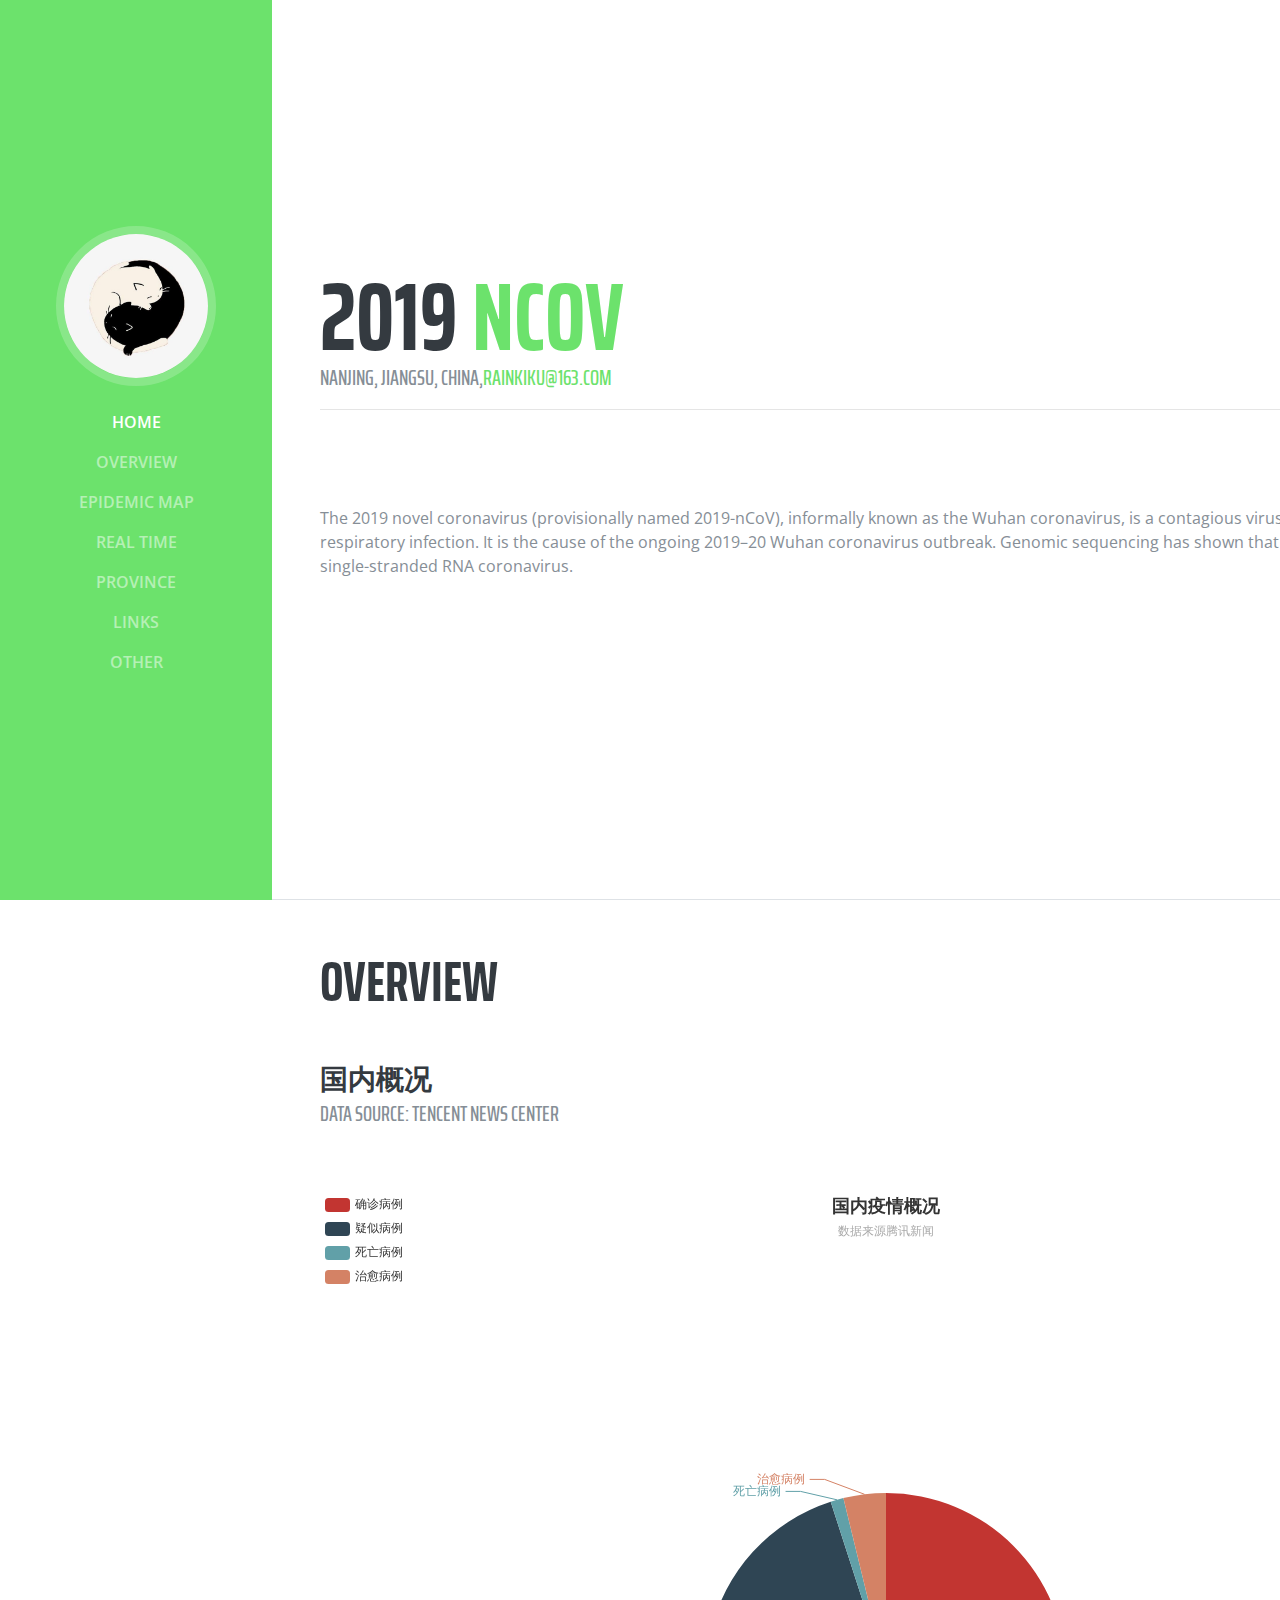
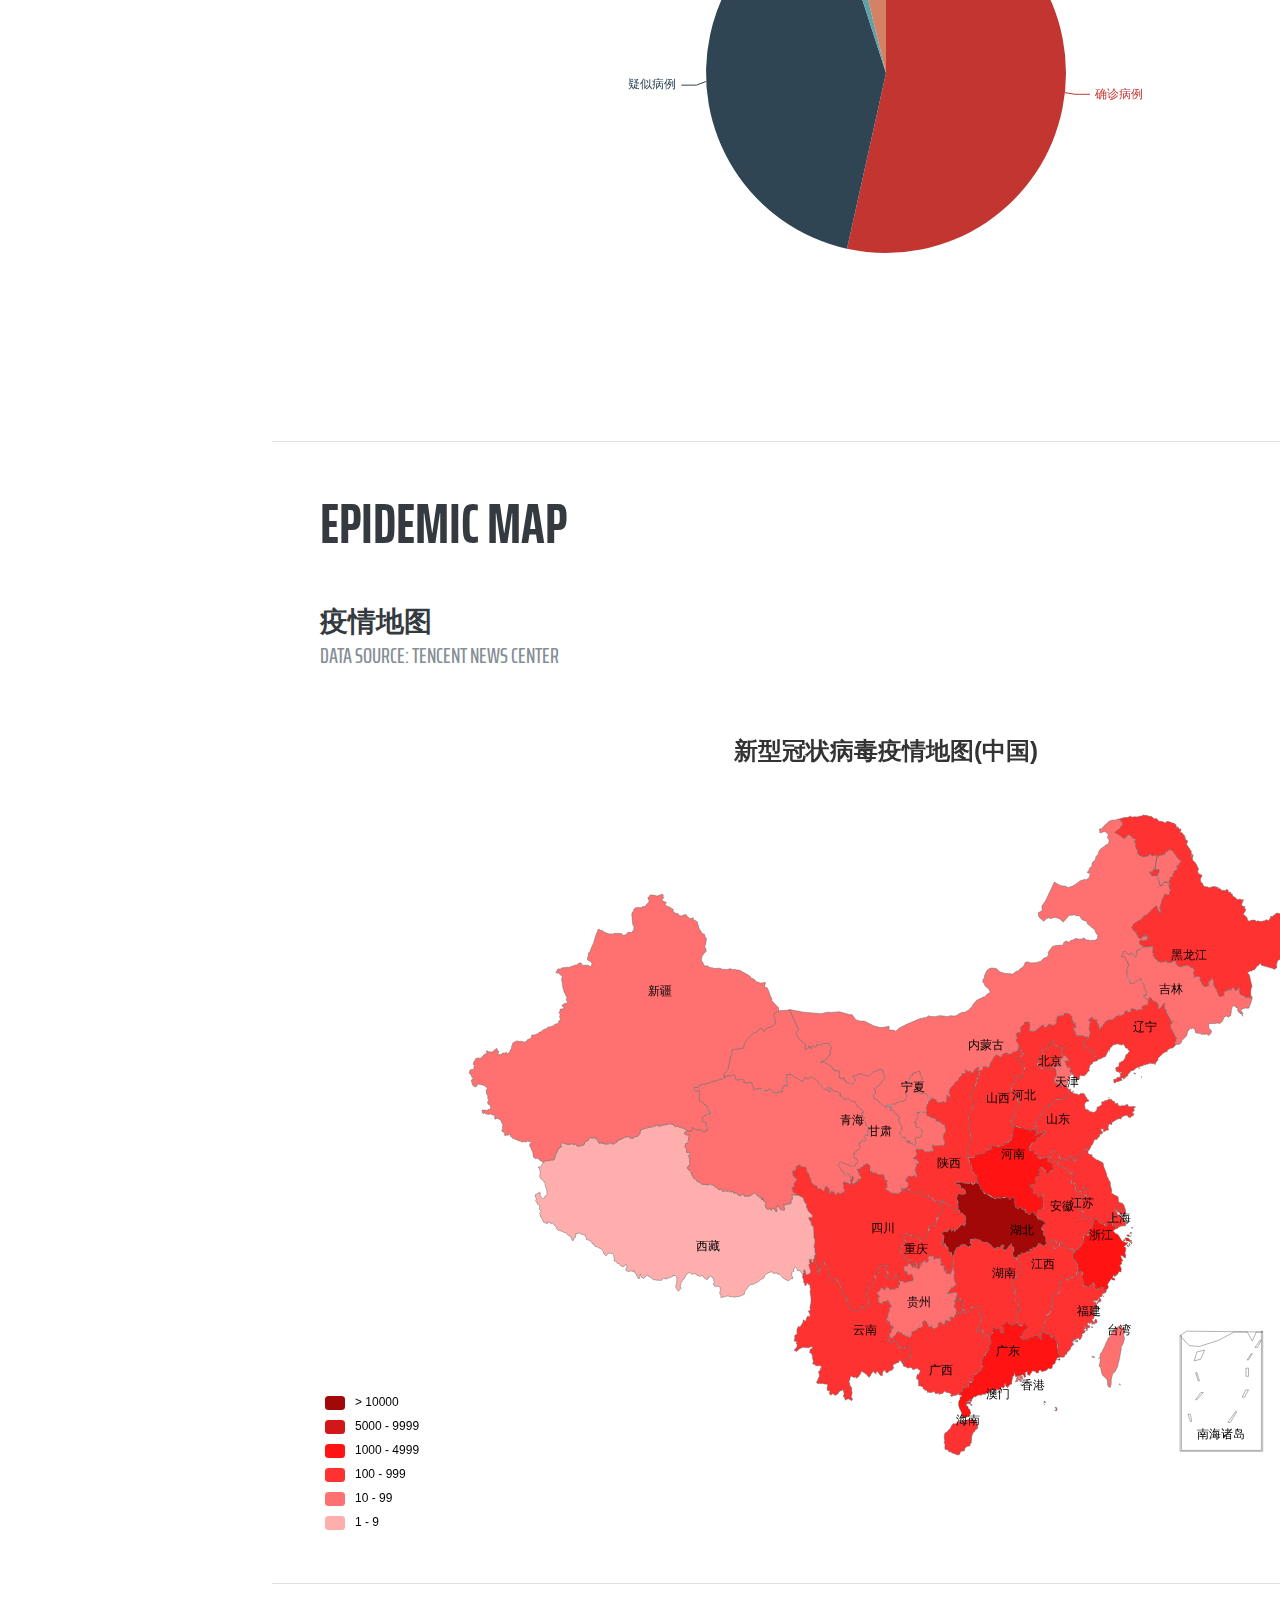
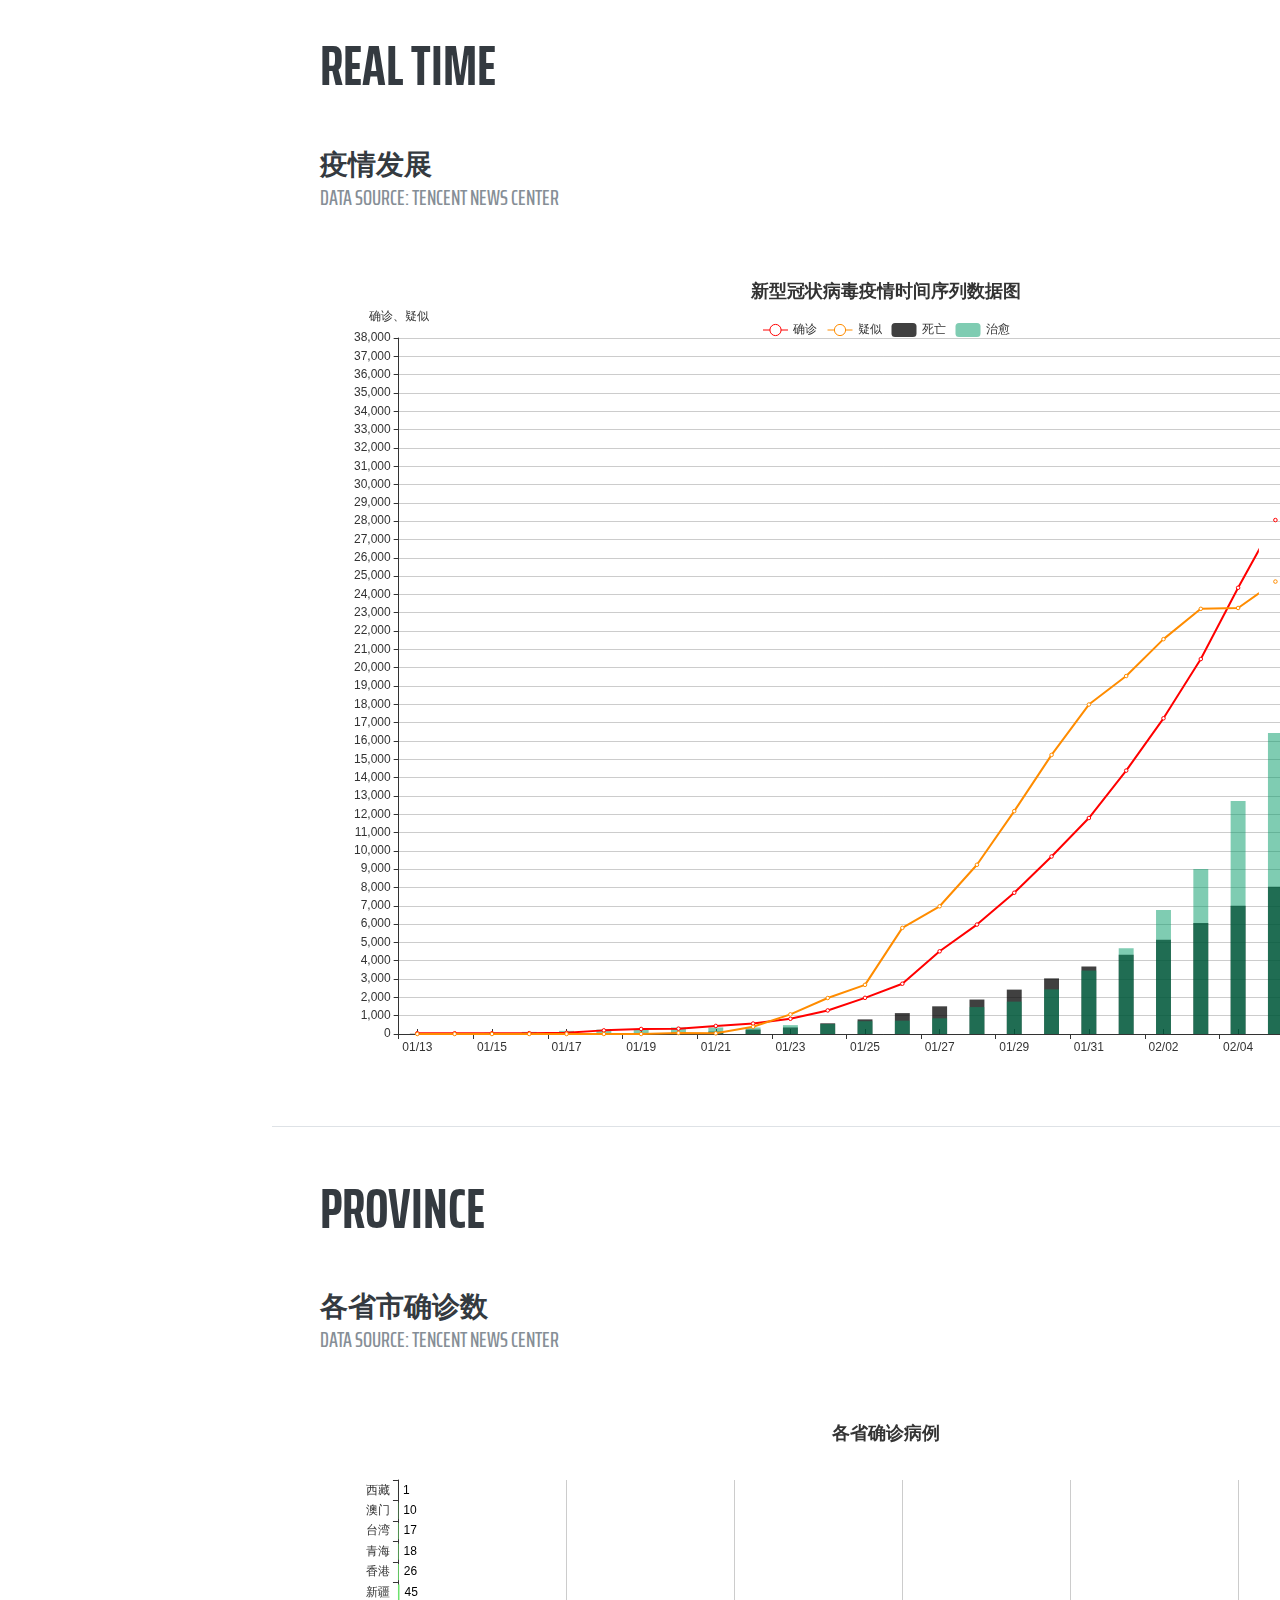
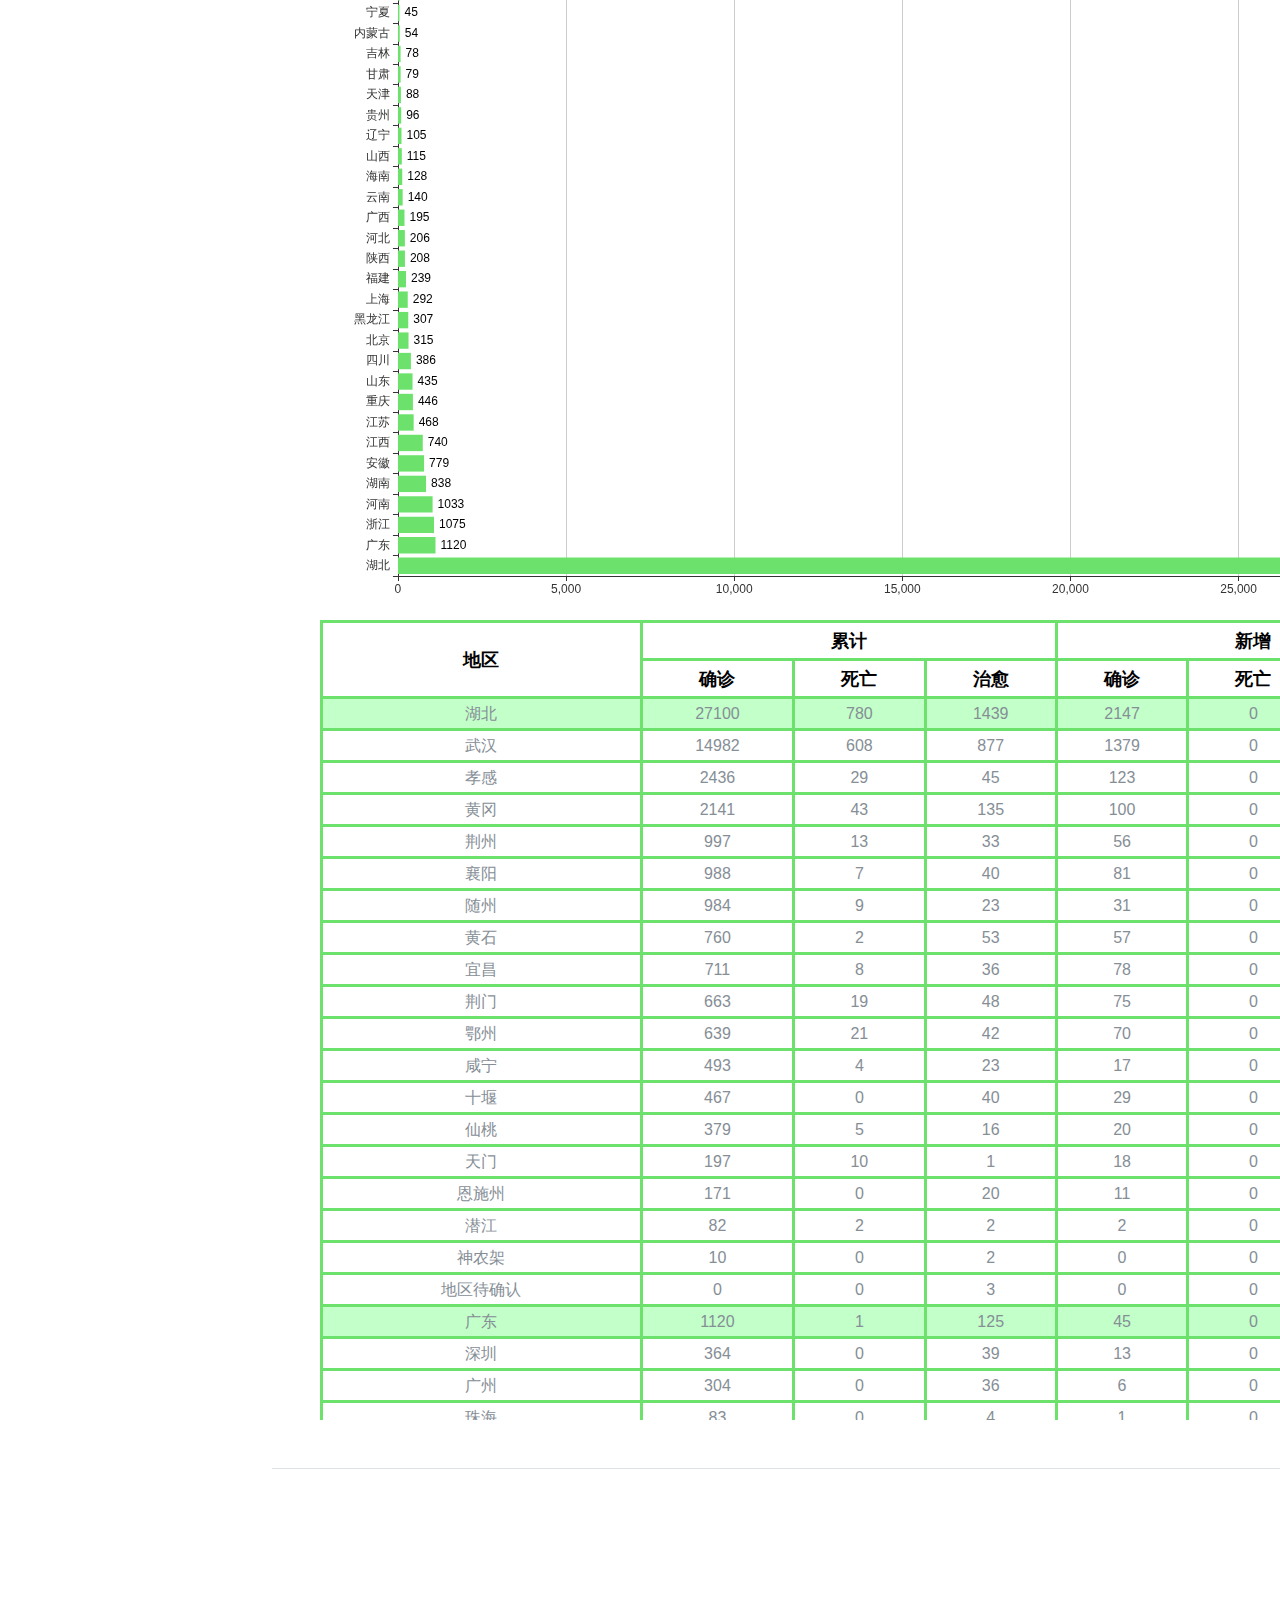
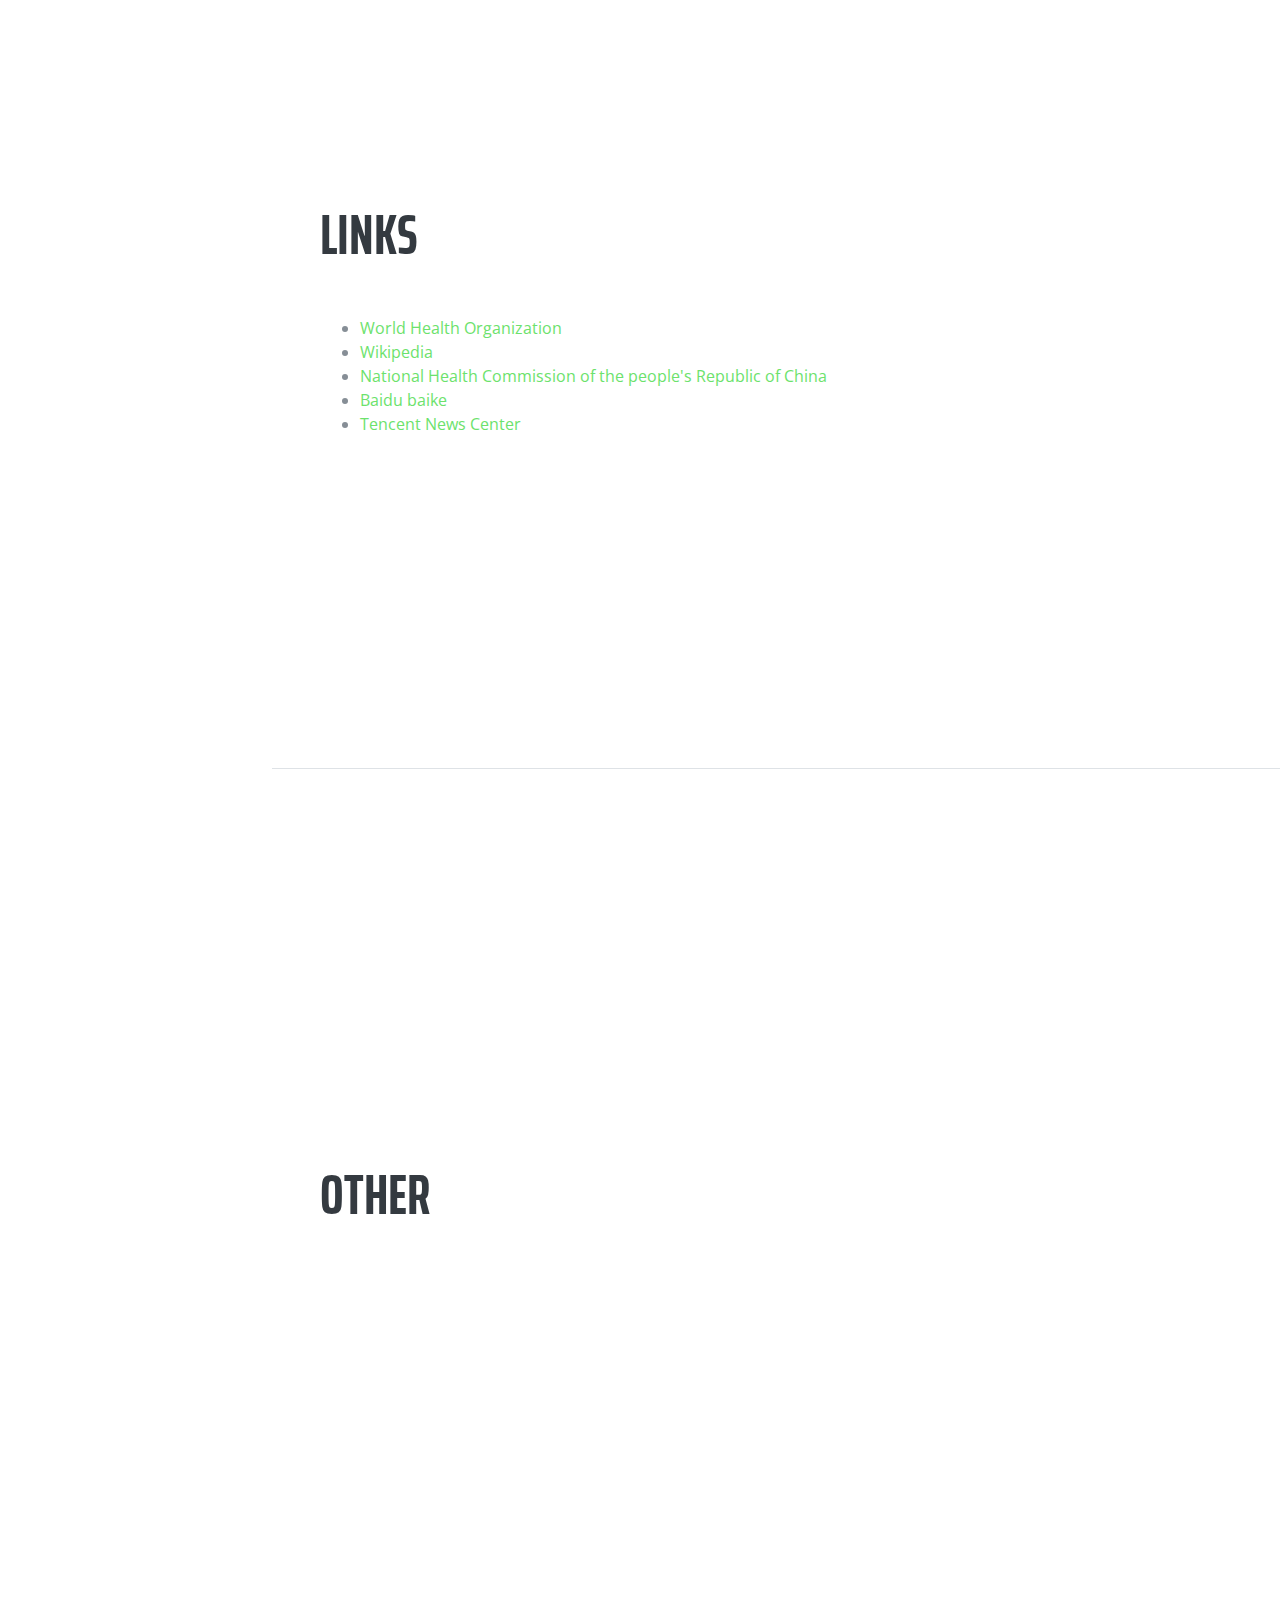
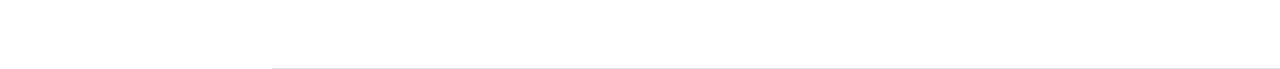
==== commit 8ce1f479: "updata202002091117" ====
--- a/txt/nCov.html
+++ b/txt/nCov.html
@@ -94,10 +94,10 @@
               <div class="subheading mb-3">Data source: Tencent News Center</div>
             </div>
             <div class="resume-date text-md-right">
-              <span class="text-primary">09:32 on Feb 08, 2020</span>
+              <span class="text-primary">11:16 on Feb 09, 2020</span>
             </div>
           </div>
-<!--           <table id="table_2">
+<!--           <table id="table_1">
             <tr>
                 <th>确诊</th><th>疑似</th><th>死亡</th><th>治愈</th>
     //data/Country//
@@ -117,7 +117,7 @@
               <div class="subheading mb-3">Data source: Tencent News Center</div>              
             </div>
             <div class="resume-date text-md-right">
-              <span class="text-primary">09:32 on Feb 08, 2020</span>
+              <span class="text-primary">11:16 on Feb 09, 2020</span>
             </div>
           </div>
         </div>
@@ -134,7 +134,7 @@
               <div class="subheading mb-3">Data source: Tencent News Center</div>              
             </div>
             <div class="resume-date text-md-right">
-              <span class="text-primary">09:32 on Feb 08, 2020</span>
+              <span class="text-primary">11:16 on Feb 09, 2020</span>
             </div>
           </div>
         </div>
@@ -150,177 +150,175 @@
               <div class="subheading mb-3">Data source: Tencent News Center</div>              
             </div>
             <div class="resume-date text-md-right">
-              <span class="text-primary">09:32 on Feb 08, 2020</span>
+              <span class="text-primary">11:16 on Feb 09, 2020</span>
             </div>
           </div>
         <div class="mydata" id="main_4"></div>
         <div class="mydata"><table id="table_1">
             <tr>
                 <th rowspan="2">地区</th><th colspan="3">累计</th><th colspan="3">新增<tr><th>确诊</th><th>死亡</th><th>治愈</th><th>确诊</th><th>死亡</th><th>治愈</th>
-    		<tr class="alt"><td>湖北</td><td>24953</td><td>699</td><td>1115</td><td>2841</td><td>0</td><td>0</td></tr>
-		<tr><td>武汉</td><td>13603</td><td>545</td><td>698</td><td>1985</td><td>0</td><td>0</td></tr>
-		<tr><td>孝感</td><td>2313</td><td>26</td><td>38</td><td>172</td><td>0</td><td>0</td></tr>
-		<tr><td>黄冈</td><td>2041</td><td>36</td><td>103</td><td>144</td><td>0</td><td>0</td></tr>
-		<tr><td>随州</td><td>953</td><td>9</td><td>23</td><td>38</td><td>0</td><td>0</td></tr>
-		<tr><td>荆州</td><td>941</td><td>11</td><td>29</td><td>56</td><td>0</td><td>0</td></tr>
-		<tr><td>襄阳</td><td>907</td><td>5</td><td>31</td><td>69</td><td>0</td><td>0</td></tr>
-		<tr><td>黄石</td><td>703</td><td>2</td><td>43</td><td>68</td><td>0</td><td>0</td></tr>
-		<tr><td>宜昌</td><td>633</td><td>8</td><td>24</td><td>23</td><td>0</td><td>0</td></tr>
-		<tr><td>荆门</td><td>588</td><td>18</td><td>36</td><td>35</td><td>0</td><td>0</td></tr>
-		<tr><td>鄂州</td><td>569</td><td>20</td><td>11</td><td>98</td><td>0</td><td>0</td></tr>
-		<tr><td>咸宁</td><td>476</td><td>2</td><td>12</td><td>33</td><td>0</td><td>0</td></tr>
-		<tr><td>十堰</td><td>438</td><td>0</td><td>33</td><td>43</td><td>0</td><td>0</td></tr>
-		<tr><td>仙桃</td><td>359</td><td>5</td><td>14</td><td>52</td><td>0</td><td>0</td></tr>
-		<tr><td>天门</td><td>179</td><td>10</td><td>1</td><td>16</td><td>0</td><td>0</td></tr>
-		<tr><td>恩施州</td><td>160</td><td>0</td><td>13</td><td>3</td><td>0</td><td>0</td></tr>
-		<tr><td>潜江</td><td>80</td><td>2</td><td>1</td><td>6</td><td>0</td><td>0</td></tr>
+    		<tr class="alt"><td>湖北</td><td>27100</td><td>780</td><td>1439</td><td>2147</td><td>0</td><td>0</td></tr>
+		<tr><td>武汉</td><td>14982</td><td>608</td><td>877</td><td>1379</td><td>0</td><td>0</td></tr>
+		<tr><td>孝感</td><td>2436</td><td>29</td><td>45</td><td>123</td><td>0</td><td>0</td></tr>
+		<tr><td>黄冈</td><td>2141</td><td>43</td><td>135</td><td>100</td><td>0</td><td>0</td></tr>
+		<tr><td>荆州</td><td>997</td><td>13</td><td>33</td><td>56</td><td>0</td><td>0</td></tr>
+		<tr><td>襄阳</td><td>988</td><td>7</td><td>40</td><td>81</td><td>0</td><td>0</td></tr>
+		<tr><td>随州</td><td>984</td><td>9</td><td>23</td><td>31</td><td>0</td><td>0</td></tr>
+		<tr><td>黄石</td><td>760</td><td>2</td><td>53</td><td>57</td><td>0</td><td>0</td></tr>
+		<tr><td>宜昌</td><td>711</td><td>8</td><td>36</td><td>78</td><td>0</td><td>0</td></tr>
+		<tr><td>荆门</td><td>663</td><td>19</td><td>48</td><td>75</td><td>0</td><td>0</td></tr>
+		<tr><td>鄂州</td><td>639</td><td>21</td><td>42</td><td>70</td><td>0</td><td>0</td></tr>
+		<tr><td>咸宁</td><td>493</td><td>4</td><td>23</td><td>17</td><td>0</td><td>0</td></tr>
+		<tr><td>十堰</td><td>467</td><td>0</td><td>40</td><td>29</td><td>0</td><td>0</td></tr>
+		<tr><td>仙桃</td><td>379</td><td>5</td><td>16</td><td>20</td><td>0</td><td>0</td></tr>
+		<tr><td>天门</td><td>197</td><td>10</td><td>1</td><td>18</td><td>0</td><td>0</td></tr>
+		<tr><td>恩施州</td><td>171</td><td>0</td><td>20</td><td>11</td><td>0</td><td>0</td></tr>
+		<tr><td>潜江</td><td>82</td><td>2</td><td>2</td><td>2</td><td>0</td><td>0</td></tr>
 		<tr><td>神农架</td><td>10</td><td>0</td><td>2</td><td>0</td><td>0</td><td>0</td></tr>
 		<tr><td>地区待确认</td><td>0</td><td>0</td><td>3</td><td>0</td><td>0</td><td>0</td></tr>
-		<tr class="alt"><td>广东</td><td>1075</td><td>1</td><td>97</td><td>57</td><td>0</td><td>0</td></tr>
-		<tr><td>深圳</td><td>339</td><td>0</td><td>31</td><td>0</td><td>0</td><td>0</td></tr>
-		<tr><td>广州</td><td>285</td><td>0</td><td>21</td><td>0</td><td>0</td><td>0</td></tr>
-		<tr><td>珠海</td><td>76</td><td>0</td><td>4</td><td>0</td><td>0</td><td>0</td></tr>
-		<tr><td>佛山</td><td>59</td><td>0</td><td>4</td><td>0</td><td>0</td><td>0</td></tr>
-		<tr><td>东莞</td><td>53</td><td>0</td><td>1</td><td>0</td><td>0</td><td>0</td></tr>
-		<tr><td>中山</td><td>46</td><td>0</td><td>6</td><td>0</td><td>0</td><td>0</td></tr>
-		<tr><td>惠州</td><td>39</td><td>0</td><td>1</td><td>0</td><td>0</td><td>0</td></tr>
-		<tr><td>汕头</td><td>22</td><td>0</td><td>3</td><td>0</td><td>0</td><td>0</td></tr>
-		<tr><td>湛江</td><td>20</td><td>0</td><td>4</td><td>0</td><td>0</td><td>0</td></tr>
-		<tr><td>肇庆</td><td>14</td><td>1</td><td>1</td><td>0</td><td>0</td><td>0</td></tr>
-		<tr><td>江门</td><td>14</td><td>0</td><td>1</td><td>0</td><td>0</td><td>0</td></tr>
+		<tr class="alt"><td>广东</td><td>1120</td><td>1</td><td>125</td><td>45</td><td>0</td><td>0</td></tr>
+		<tr><td>深圳</td><td>364</td><td>0</td><td>39</td><td>13</td><td>0</td><td>0</td></tr>
+		<tr><td>广州</td><td>304</td><td>0</td><td>36</td><td>6</td><td>0</td><td>0</td></tr>
+		<tr><td>珠海</td><td>83</td><td>0</td><td>4</td><td>1</td><td>0</td><td>0</td></tr>
+		<tr><td>佛山</td><td>65</td><td>0</td><td>4</td><td>5</td><td>0</td><td>0</td></tr>
+		<tr><td>东莞</td><td>58</td><td>0</td><td>1</td><td>2</td><td>0</td><td>0</td></tr>
+		<tr><td>中山</td><td>51</td><td>0</td><td>14</td><td>5</td><td>0</td><td>0</td></tr>
+		<tr><td>惠州</td><td>47</td><td>0</td><td>1</td><td>6</td><td>0</td><td>0</td></tr>
+		<tr><td>汕头</td><td>25</td><td>0</td><td>3</td><td>0</td><td>0</td><td>0</td></tr>
+		<tr><td>湛江</td><td>21</td><td>0</td><td>6</td><td>1</td><td>0</td><td>0</td></tr>
+		<tr><td>江门</td><td>17</td><td>0</td><td>1</td><td>3</td><td>0</td><td>0</td></tr>
+		<tr><td>肇庆</td><td>14</td><td>1</td><td>3</td><td>0</td><td>0</td><td>0</td></tr>
 		<tr><td>阳江</td><td>13</td><td>0</td><td>1</td><td>0</td><td>0</td><td>0</td></tr>
-		<tr><td>梅州</td><td>12</td><td>0</td><td>4</td><td>0</td><td>0</td><td>0</td></tr>
+		<tr><td>梅州</td><td>13</td><td>0</td><td>4</td><td>0</td><td>0</td><td>0</td></tr>
 		<tr><td>清远</td><td>10</td><td>0</td><td>3</td><td>0</td><td>0</td><td>0</td></tr>
-		<tr><td>揭阳</td><td>7</td><td>0</td><td>0</td><td>0</td><td>0</td><td>0</td></tr>
-		<tr><td>韶关</td><td>6</td><td>0</td><td>1</td><td>0</td><td>0</td><td>0</td></tr>
-		<tr><td>茂名</td><td>6</td><td>0</td><td>1</td><td>0</td><td>0</td><td>0</td></tr>
+		<tr><td>茂名</td><td>9</td><td>0</td><td>1</td><td>3</td><td>0</td><td>0</td></tr>
+		<tr><td>揭阳</td><td>7</td><td>0</td><td>1</td><td>0</td><td>0</td><td>0</td></tr>
+		<tr><td>韶关</td><td>6</td><td>0</td><td>2</td><td>0</td><td>0</td><td>0</td></tr>
+		<tr><td>潮州</td><td>5</td><td>0</td><td>0</td><td>0</td><td>0</td><td>0</td></tr>
 		<tr><td>汕尾</td><td>5</td><td>0</td><td>1</td><td>0</td><td>0</td><td>0</td></tr>
-		<tr><td>潮州</td><td>5</td><td>0</td><td>0</td><td>0</td><td>0</td><td>0</td></tr>
 		<tr><td>河源</td><td>3</td><td>0</td><td>0</td><td>0</td><td>0</td><td>0</td></tr>
-		<tr><td>地区待确认</td><td>0</td><td>0</td><td>0</td><td>0</td><td>0</td><td>0</td></tr>
-		<tr class="alt"><td>浙江</td><td>1048</td><td>0</td><td>127</td><td>42</td><td>0</td><td>0</td></tr>
-		<tr><td>温州</td><td>421</td><td>0</td><td>48</td><td>0</td><td>0</td><td>0</td></tr>
-		<tr><td>杭州</td><td>156</td><td>0</td><td>18</td><td>0</td><td>0</td><td>0</td></tr>
-		<tr><td>宁波</td><td>136</td><td>0</td><td>12</td><td>0</td><td>0</td><td>0</td></tr>
-		<tr><td>台州</td><td>129</td><td>0</td><td>17</td><td>0</td><td>0</td><td>0</td></tr>
-		<tr><td>金华</td><td>48</td><td>0</td><td>9</td><td>0</td><td>0</td><td>0</td></tr>
-		<tr><td>嘉兴</td><td>35</td><td>0</td><td>1</td><td>0</td><td>0</td><td>0</td></tr>
-		<tr><td>绍兴</td><td>34</td><td>0</td><td>5</td><td>0</td><td>0</td><td>0</td></tr>
-		<tr><td>丽水</td><td>16</td><td>0</td><td>3</td><td>0</td><td>0</td><td>0</td></tr>
+		<tr class="alt"><td>浙江</td><td>1075</td><td>0</td><td>185</td><td>27</td><td>0</td><td>0</td></tr>
+		<tr><td>温州</td><td>448</td><td>0</td><td>70</td><td>10</td><td>0</td><td>0</td></tr>
+		<tr><td>杭州</td><td>165</td><td>0</td><td>29</td><td>3</td><td>0</td><td>0</td></tr>
+		<tr><td>宁波</td><td>146</td><td>0</td><td>13</td><td>5</td><td>0</td><td>0</td></tr>
+		<tr><td>台州</td><td>138</td><td>0</td><td>25</td><td>5</td><td>0</td><td>0</td></tr>
+		<tr><td>金华</td><td>53</td><td>0</td><td>13</td><td>1</td><td>0</td><td>0</td></tr>
+		<tr><td>绍兴</td><td>38</td><td>0</td><td>8</td><td>2</td><td>0</td><td>0</td></tr>
+		<tr><td>嘉兴</td><td>38</td><td>0</td><td>1</td><td>1</td><td>0</td><td>0</td></tr>
+		<tr><td>丽水</td><td>17</td><td>0</td><td>5</td><td>0</td><td>0</td><td>0</td></tr>
 		<tr><td>衢州</td><td>15</td><td>0</td><td>3</td><td>0</td><td>0</td><td>0</td></tr>
-		<tr><td>湖州</td><td>9</td><td>0</td><td>1</td><td>0</td><td>0</td><td>0</td></tr>
+		<tr><td>湖州</td><td>10</td><td>0</td><td>1</td><td>0</td><td>0</td><td>0</td></tr>
 		<tr><td>舟山</td><td>7</td><td>0</td><td>5</td><td>0</td><td>0</td><td>0</td></tr>
-		<tr class="alt"><td>河南</td><td>981</td><td>4</td><td>97</td><td>67</td><td>0</td><td>0</td></tr>
-		<tr><td>信阳</td><td>192</td><td>0</td><td>10</td><td>16</td><td>0</td><td>0</td></tr>
-		<tr><td>南阳</td><td>128</td><td>2</td><td>2</td><td>10</td><td>0</td><td>0</td></tr>
-		<tr><td>郑州</td><td>120</td><td>0</td><td>28</td><td>8</td><td>0</td><td>0</td></tr>
-		<tr><td>驻马店</td><td>113</td><td>0</td><td>4</td><td>7</td><td>0</td><td>0</td></tr>
-		<tr><td>商丘</td><td>76</td><td>0</td><td>5</td><td>4</td><td>0</td><td>0</td></tr>
-		<tr><td>周口</td><td>62</td><td>0</td><td>10</td><td>2</td><td>0</td><td>0</td></tr>
-		<tr><td>平顶山</td><td>48</td><td>1</td><td>1</td><td>2</td><td>0</td><td>0</td></tr>
-		<tr><td>安阳</td><td>43</td><td>0</td><td>2</td><td>3</td><td>0</td><td>0</td></tr>
-		<tr><td>新乡</td><td>43</td><td>0</td><td>4</td><td>2</td><td>0</td><td>0</td></tr>
-		<tr><td>许昌</td><td>30</td><td>0</td><td>0</td><td>2</td><td>0</td><td>0</td></tr>
-		<tr><td>漯河</td><td>29</td><td>0</td><td>4</td><td>3</td><td>0</td><td>0</td></tr>
-		<tr><td>洛阳</td><td>25</td><td>0</td><td>2</td><td>1</td><td>0</td><td>0</td></tr>
-		<tr><td>开封</td><td>21</td><td>0</td><td>0</td><td>1</td><td>0</td><td>0</td></tr>
-		<tr><td>焦作</td><td>20</td><td>0</td><td>0</td><td>2</td><td>0</td><td>0</td></tr>
-		<tr><td>鹤壁</td><td>13</td><td>0</td><td>0</td><td>2</td><td>0</td><td>0</td></tr>
-		<tr><td>三门峡</td><td>7</td><td>0</td><td>2</td><td>0</td><td>0</td><td>0</td></tr>
-		<tr><td>濮阳</td><td>7</td><td>0</td><td>0</td><td>2</td><td>0</td><td>0</td></tr>
+		<tr class="alt"><td>河南</td><td>1033</td><td>6</td><td>131</td><td>53</td><td>0</td><td>0</td></tr>
+		<tr><td>信阳</td><td>205</td><td>0</td><td>24</td><td>13</td><td>0</td><td>0</td></tr>
+		<tr><td>南阳</td><td>133</td><td>2</td><td>12</td><td>5</td><td>0</td><td>0</td></tr>
+		<tr><td>郑州</td><td>126</td><td>0</td><td>29</td><td>6</td><td>0</td><td>0</td></tr>
+		<tr><td>驻马店</td><td>116</td><td>0</td><td>6</td><td>3</td><td>0</td><td>0</td></tr>
+		<tr><td>商丘</td><td>82</td><td>0</td><td>6</td><td>7</td><td>0</td><td>0</td></tr>
+		<tr><td>周口</td><td>62</td><td>0</td><td>10</td><td>0</td><td>0</td><td>0</td></tr>
+		<tr><td>平顶山</td><td>50</td><td>1</td><td>6</td><td>2</td><td>0</td><td>0</td></tr>
+		<tr><td>新乡</td><td>44</td><td>0</td><td>6</td><td>1</td><td>0</td><td>0</td></tr>
+		<tr><td>安阳</td><td>44</td><td>0</td><td>3</td><td>1</td><td>0</td><td>0</td></tr>
+		<tr><td>许昌</td><td>31</td><td>0</td><td>2</td><td>1</td><td>0</td><td>0</td></tr>
+		<tr><td>漯河</td><td>30</td><td>0</td><td>5</td><td>1</td><td>0</td><td>0</td></tr>
+		<tr><td>洛阳</td><td>25</td><td>0</td><td>2</td><td>0</td><td>0</td><td>0</td></tr>
+		<tr><td>开封</td><td>24</td><td>0</td><td>1</td><td>3</td><td>0</td><td>0</td></tr>
+		<tr><td>焦作</td><td>24</td><td>0</td><td>1</td><td>4</td><td>0</td><td>0</td></tr>
+		<tr><td>鹤壁</td><td>17</td><td>0</td><td>0</td><td>4</td><td>0</td><td>0</td></tr>
+		<tr><td>濮阳</td><td>9</td><td>0</td><td>0</td><td>2</td><td>0</td><td>0</td></tr>
+		<tr><td>三门峡</td><td>7</td><td>0</td><td>3</td><td>0</td><td>0</td><td>0</td></tr>
 		<tr><td>济源示范区</td><td>4</td><td>0</td><td>0</td><td>0</td><td>0</td><td>0</td></tr>
-		<tr><td>地区待确认</td><td>0</td><td>1</td><td>23</td><td>0</td><td>0</td><td>0</td></tr>
-		<tr class="alt"><td>湖南</td><td>803</td><td>0</td><td>119</td><td>31</td><td>0</td><td>0</td></tr>
-		<tr><td></td><td>803</td><td>0</td><td>119</td><td>31</td><td>0</td><td>0</td></tr>
-		<tr><td>长沙</td><td>196</td><td>0</td><td>19</td><td>6</td><td>0</td><td>0</td></tr>
-		<tr><td>岳阳</td><td>111</td><td>0</td><td>6</td><td>4</td><td>0</td><td>0</td></tr>
-		<tr><td>邵阳</td><td>86</td><td>0</td><td>11</td><td>3</td><td>0</td><td>0</td></tr>
-		<tr><td>常德</td><td>66</td><td>0</td><td>14</td><td>2</td><td>0</td><td>0</td></tr>
-		<tr><td>娄底</td><td>53</td><td>0</td><td>4</td><td>0</td><td>0</td><td>0</td></tr>
-		<tr><td>株洲</td><td>48</td><td>0</td><td>8</td><td>2</td><td>0</td><td>0</td></tr>
-		<tr><td>益阳</td><td>44</td><td>0</td><td>6</td><td>1</td><td>0</td><td>0</td></tr>
-		<tr><td>衡阳</td><td>43</td><td>0</td><td>11</td><td>0</td><td>0</td><td>0</td></tr>
-		<tr><td>永州</td><td>40</td><td>0</td><td>10</td><td>2</td><td>0</td><td>0</td></tr>
-		<tr><td>怀化</td><td>38</td><td>0</td><td>14</td><td>0</td><td>0</td><td>0</td></tr>
-		<tr><td>郴州</td><td>31</td><td>0</td><td>6</td><td>2</td><td>0</td><td>0</td></tr>
-		<tr><td>湘潭</td><td>28</td><td>0</td><td>7</td><td>3</td><td>0</td><td>0</td></tr>
-		<tr><td>湘西自治州</td><td>8</td><td>0</td><td>1</td><td>0</td><td>0</td><td>0</td></tr>
+		<tr><td>地区待确认</td><td>0</td><td>3</td><td>15</td><td>0</td><td>0</td><td>0</td></tr>
+		<tr class="alt"><td>湖南</td><td>838</td><td>1</td><td>159</td><td>35</td><td>0</td><td>0</td></tr>
+		<tr><td>长沙</td><td>205</td><td>0</td><td>27</td><td>9</td><td>0</td><td>0</td></tr>
+		<tr><td>岳阳</td><td>115</td><td>1</td><td>10</td><td>4</td><td>0</td><td>0</td></tr>
+		<tr><td>邵阳</td><td>87</td><td>0</td><td>18</td><td>1</td><td>0</td><td>0</td></tr>
+		<tr><td>常德</td><td>66</td><td>0</td><td>15</td><td>0</td><td>0</td><td>0</td></tr>
+		<tr><td>娄底</td><td>64</td><td>0</td><td>8</td><td>5</td><td>0</td><td>0</td></tr>
+		<tr><td>株洲</td><td>58</td><td>0</td><td>9</td><td>10</td><td>0</td><td>0</td></tr>
+		<tr><td>益阳</td><td>46</td><td>0</td><td>10</td><td>2</td><td>0</td><td>0</td></tr>
+		<tr><td>衡阳</td><td>45</td><td>0</td><td>14</td><td>2</td><td>0</td><td>0</td></tr>
+		<tr><td>永州</td><td>40</td><td>0</td><td>10</td><td>0</td><td>0</td><td>0</td></tr>
+		<tr><td>怀化</td><td>39</td><td>0</td><td>15</td><td>1</td><td>0</td><td>0</td></tr>
+		<tr><td>郴州</td><td>32</td><td>0</td><td>8</td><td>1</td><td>0</td><td>0</td></tr>
+		<tr><td>湘潭</td><td>28</td><td>0</td><td>10</td><td>0</td><td>0</td><td>0</td></tr>
+		<tr><td>湘西自治州</td><td>8</td><td>0</td><td>3</td><td>0</td><td>0</td><td>0</td></tr>
 		<tr><td>张家界</td><td>5</td><td>0</td><td>2</td><td>0</td><td>0</td><td>0</td></tr>
-		<tr class="alt"><td>安徽</td><td>733</td><td>0</td><td>47</td><td>68</td><td>0</td><td>0</td></tr>
-		<tr><td>合肥</td><td>128</td><td>0</td><td>11</td><td>13</td><td>0</td><td>0</td></tr>
-		<tr><td>阜阳</td><td>113</td><td>0</td><td>11</td><td>8</td><td>0</td><td>0</td></tr>
-		<tr><td>蚌埠</td><td>99</td><td>0</td><td>1</td><td>11</td><td>0</td><td>0</td></tr>
-		<tr><td>亳州</td><td>81</td><td>0</td><td>5</td><td>9</td><td>0</td><td>0</td></tr>
-		<tr><td>安庆</td><td>71</td><td>0</td><td>6</td><td>5</td><td>0</td><td>0</td></tr>
-		<tr><td>六安</td><td>51</td><td>0</td><td>2</td><td>10</td><td>0</td><td>0</td></tr>
-		<tr><td>马鞍山</td><td>31</td><td>0</td><td>2</td><td>1</td><td>0</td><td>0</td></tr>
-		<tr><td>芜湖</td><td>29</td><td>0</td><td>3</td><td>2</td><td>0</td><td>0</td></tr>
-		<tr><td>宿州</td><td>28</td><td>0</td><td>1</td><td>1</td><td>0</td><td>0</td></tr>
-		<tr><td>铜陵</td><td>23</td><td>0</td><td>7</td><td>1</td><td>0</td><td>0</td></tr>
-		<tr><td>淮北</td><td>22</td><td>0</td><td>1</td><td>0</td><td>0</td><td>0</td></tr>
-		<tr><td>淮南</td><td>21</td><td>0</td><td>3</td><td>7</td><td>0</td><td>0</td></tr>
-		<tr><td>池州</td><td>11</td><td>0</td><td>1</td><td>0</td><td>0</td><td>0</td></tr>
+		<tr class="alt"><td>安徽</td><td>779</td><td>1</td><td>72</td><td>46</td><td>0</td><td>0</td></tr>
+		<tr><td>合肥</td><td>136</td><td>0</td><td>11</td><td>8</td><td>0</td><td>0</td></tr>
+		<tr><td>阜阳</td><td>118</td><td>0</td><td>13</td><td>5</td><td>0</td><td>0</td></tr>
+		<tr><td>蚌埠</td><td>115</td><td>1</td><td>1</td><td>16</td><td>0</td><td>0</td></tr>
+		<tr><td>亳州</td><td>87</td><td>0</td><td>5</td><td>6</td><td>0</td><td>0</td></tr>
+		<tr><td>安庆</td><td>75</td><td>0</td><td>12</td><td>4</td><td>0</td><td>0</td></tr>
+		<tr><td>六安</td><td>54</td><td>0</td><td>2</td><td>3</td><td>0</td><td>0</td></tr>
+		<tr><td>马鞍山</td><td>31</td><td>0</td><td>2</td><td>0</td><td>0</td><td>0</td></tr>
+		<tr><td>芜湖</td><td>29</td><td>0</td><td>3</td><td>0</td><td>0</td><td>0</td></tr>
+		<tr><td>宿州</td><td>28</td><td>0</td><td>2</td><td>0</td><td>0</td><td>0</td></tr>
+		<tr><td>铜陵</td><td>24</td><td>0</td><td>7</td><td>1</td><td>0</td><td>0</td></tr>
+		<tr><td>淮北</td><td>23</td><td>0</td><td>4</td><td>1</td><td>0</td><td>0</td></tr>
+		<tr><td>淮南</td><td>22</td><td>0</td><td>4</td><td>1</td><td>0</td><td>0</td></tr>
+		<tr><td>池州</td><td>12</td><td>0</td><td>1</td><td>1</td><td>0</td><td>0</td></tr>
 		<tr><td>滁州</td><td>11</td><td>0</td><td>2</td><td>0</td><td>0</td><td>0</td></tr>
 		<tr><td>黄山</td><td>9</td><td>0</td><td>1</td><td>0</td><td>0</td><td>0</td></tr>
 		<tr><td>宣城</td><td>5</td><td>0</td><td>2</td><td>0</td><td>0</td><td>0</td></tr>
-		<tr class="alt"><td>江西</td><td>698</td><td>0</td><td>55</td><td>37</td><td>0</td><td>0</td></tr>
-		<tr><td>南昌</td><td>162</td><td>0</td><td>14</td><td>0</td><td>0</td><td>0</td></tr>
-		<tr><td>九江</td><td>95</td><td>0</td><td>4</td><td>0</td><td>0</td><td>0</td></tr>
-		<tr><td>新余</td><td>87</td><td>0</td><td>5</td><td>0</td><td>0</td><td>0</td></tr>
-		<tr><td>上饶</td><td>86</td><td>0</td><td>5</td><td>0</td><td>0</td><td>0</td></tr>
-		<tr><td>宜春</td><td>62</td><td>0</td><td>5</td><td>0</td><td>0</td><td>0</td></tr>
-		<tr><td>赣州</td><td>59</td><td>0</td><td>2</td><td>0</td><td>0</td><td>0</td></tr>
-		<tr><td>抚州</td><td>56</td><td>0</td><td>7</td><td>0</td><td>0</td><td>0</td></tr>
+		<tr class="alt"><td>江西</td><td>740</td><td>0</td><td>72</td><td>42</td><td>0</td><td>0</td></tr>
+		<tr><td>南昌</td><td>179</td><td>0</td><td>27</td><td>11</td><td>0</td><td>0</td></tr>
+		<tr><td>新余</td><td>100</td><td>0</td><td>13</td><td>5</td><td>0</td><td>0</td></tr>
+		<tr><td>九江</td><td>100</td><td>0</td><td>6</td><td>3</td><td>0</td><td>0</td></tr>
+		<tr><td>上饶</td><td>98</td><td>0</td><td>7</td><td>6</td><td>0</td><td>0</td></tr>
+		<tr><td>宜春</td><td>74</td><td>0</td><td>6</td><td>7</td><td>0</td><td>0</td></tr>
+		<tr><td>赣州</td><td>69</td><td>0</td><td>2</td><td>5</td><td>0</td><td>0</td></tr>
+		<tr><td>抚州</td><td>63</td><td>0</td><td>7</td><td>4</td><td>0</td><td>0</td></tr>
 		<tr><td>萍乡</td><td>24</td><td>0</td><td>1</td><td>0</td><td>0</td><td>0</td></tr>
-		<tr><td>吉安</td><td>16</td><td>0</td><td>1</td><td>0</td><td>0</td><td>0</td></tr>
-		<tr><td>鹰潭</td><td>10</td><td>0</td><td>0</td><td>0</td><td>0</td><td>0</td></tr>
-		<tr><td>景德镇</td><td>4</td><td>0</td><td>1</td><td>0</td><td>0</td><td>0</td></tr>
-		<tr class="alt"><td>江苏</td><td>439</td><td>0</td><td>43</td><td>31</td><td>0</td><td>0</td></tr>
-		<tr><td>苏州</td><td>72</td><td>0</td><td>4</td><td>3</td><td>0</td><td>0</td></tr>
-		<tr><td>南京</td><td>65</td><td>0</td><td>15</td><td>8</td><td>0</td><td>0</td></tr>
-		<tr><td>徐州</td><td>52</td><td>0</td><td>3</td><td>3</td><td>0</td><td>0</td></tr>
-		<tr><td>淮安</td><td>40</td><td>0</td><td>2</td><td>3</td><td>0</td><td>0</td></tr>
-		<tr><td>无锡</td><td>34</td><td>0</td><td>1</td><td>3</td><td>0</td><td>0</td></tr>
-		<tr><td>南通</td><td>31</td><td>0</td><td>2</td><td>2</td><td>0</td><td>0</td></tr>
-		<tr><td>常州</td><td>31</td><td>0</td><td>5</td><td>2</td><td>0</td><td>0</td></tr>
-		<tr><td>泰州</td><td>30</td><td>0</td><td>3</td><td>1</td><td>0</td><td>0</td></tr>
-		<tr><td>连云港</td><td>27</td><td>0</td><td>2</td><td>3</td><td>0</td><td>0</td></tr>
-		<tr><td>盐城</td><td>17</td><td>0</td><td>3</td><td>1</td><td>0</td><td>0</td></tr>
-		<tr><td>扬州</td><td>17</td><td>0</td><td>2</td><td>0</td><td>0</td><td>0</td></tr>
+		<tr><td>吉安</td><td>17</td><td>0</td><td>1</td><td>0</td><td>0</td><td>0</td></tr>
+		<tr><td>鹰潭</td><td>11</td><td>0</td><td>1</td><td>0</td><td>0</td><td>0</td></tr>
+		<tr><td>景德镇</td><td>5</td><td>0</td><td>1</td><td>1</td><td>0</td><td>0</td></tr>
+		<tr class="alt"><td>江苏</td><td>468</td><td>0</td><td>51</td><td>29</td><td>0</td><td>0</td></tr>
+		<tr><td>苏州</td><td>75</td><td>0</td><td>4</td><td>3</td><td>0</td><td>0</td></tr>
+		<tr><td>南京</td><td>71</td><td>0</td><td>20</td><td>6</td><td>0</td><td>0</td></tr>
+		<tr><td>徐州</td><td>56</td><td>0</td><td>3</td><td>4</td><td>0</td><td>0</td></tr>
+		<tr><td>淮安</td><td>44</td><td>0</td><td>2</td><td>4</td><td>0</td><td>0</td></tr>
+		<tr><td>无锡</td><td>38</td><td>0</td><td>3</td><td>4</td><td>0</td><td>0</td></tr>
+		<tr><td>连云港</td><td>32</td><td>0</td><td>2</td><td>5</td><td>0</td><td>0</td></tr>
+		<tr><td>南通</td><td>32</td><td>0</td><td>2</td><td>1</td><td>0</td><td>0</td></tr>
+		<tr><td>常州</td><td>31</td><td>0</td><td>5</td><td>0</td><td>0</td><td>0</td></tr>
+		<tr><td>泰州</td><td>30</td><td>0</td><td>4</td><td>0</td><td>0</td><td>0</td></tr>
+		<tr><td>扬州</td><td>18</td><td>0</td><td>2</td><td>1</td><td>0</td><td>0</td></tr>
+		<tr><td>盐城</td><td>17</td><td>0</td><td>3</td><td>0</td><td>0</td><td>0</td></tr>
 		<tr><td>宿迁</td><td>12</td><td>0</td><td>0</td><td>0</td><td>0</td><td>0</td></tr>
-		<tr><td>镇江</td><td>11</td><td>0</td><td>1</td><td>2</td><td>0</td><td>0</td></tr>
-		<tr class="alt"><td>重庆</td><td>426</td><td>2</td><td>31</td><td>11</td><td>0</td><td>0</td></tr>
-		<tr><td>万州区</td><td>78</td><td>1</td><td>4</td><td>4</td><td>0</td><td>0</td></tr>
-		<tr><td>江北区</td><td>20</td><td>0</td><td>1</td><td>1</td><td>0</td><td>0</td></tr>
-		<tr><td>云阳县</td><td>20</td><td>0</td><td>5</td><td>0</td><td>0</td><td>0</td></tr>
-		<tr><td>九龙坡区</td><td>19</td><td>1</td><td>0</td><td>0</td><td>0</td><td>0</td></tr>
-		<tr><td>渝中区</td><td>19</td><td>0</td><td>0</td><td>0</td><td>0</td><td>0</td></tr>
+		<tr><td>镇江</td><td>12</td><td>0</td><td>1</td><td>1</td><td>0</td><td>0</td></tr>
+		<tr class="alt"><td>重庆</td><td>446</td><td>2</td><td>39</td><td>18</td><td>0</td><td>0</td></tr>
+		<tr><td>万州区</td><td>84</td><td>1</td><td>5</td><td>6</td><td>0</td><td>0</td></tr>
+		<tr><td>江北区</td><td>23</td><td>0</td><td>1</td><td>3</td><td>0</td><td>0</td></tr>
+		<tr><td>渝中区</td><td>20</td><td>0</td><td>1</td><td>0</td><td>0</td><td>0</td></tr>
+		<tr><td>云阳县</td><td>20</td><td>0</td><td>7</td><td>0</td><td>0</td><td>0</td></tr>
+		<tr><td>九龙坡区</td><td>19</td><td>1</td><td>1</td><td>0</td><td>0</td><td>0</td></tr>
+		<tr><td>垫江县</td><td>19</td><td>0</td><td>1</td><td>1</td><td>0</td><td>0</td></tr>
 		<tr><td>开州区</td><td>18</td><td>0</td><td>2</td><td>0</td><td>0</td><td>0</td></tr>
-		<tr><td>垫江县</td><td>18</td><td>0</td><td>1</td><td>1</td><td>0</td><td>0</td></tr>
-		<tr><td>两江新区</td><td>16</td><td>0</td><td>0</td><td>2</td><td>0</td><td>0</td></tr>
-		<tr><td>忠县</td><td>16</td><td>0</td><td>1</td><td>0</td><td>0</td><td>0</td></tr>
-		<tr><td>合川区</td><td>16</td><td>0</td><td>1</td><td>0</td><td>0</td><td>0</td></tr>
-		<tr><td>綦江区</td><td>15</td><td>0</td><td>0</td><td>1</td><td>0</td><td>0</td></tr>
+		<tr><td>合川区</td><td>17</td><td>0</td><td>1</td><td>1</td><td>0</td><td>0</td></tr>
+		<tr><td>忠县</td><td>16</td><td>0</td><td>3</td><td>0</td><td>0</td><td>0</td></tr>
+		<tr><td>两江新区</td><td>16</td><td>0</td><td>0</td><td>0</td><td>0</td><td>0</td></tr>
+		<tr><td>綦江区</td><td>15</td><td>0</td><td>0</td><td>0</td><td>0</td><td>0</td></tr>
+		<tr><td>长寿区</td><td>15</td><td>0</td><td>2</td><td>3</td><td>0</td><td>0</td></tr>
+		<tr><td>奉节县</td><td>14</td><td>0</td><td>1</td><td>0</td><td>0</td><td>0</td></tr>
 		<tr><td>潼南区</td><td>13</td><td>0</td><td>0</td><td>0</td><td>0</td><td>0</td></tr>
-		<tr><td>奉节县</td><td>13</td><td>0</td><td>1</td><td>1</td><td>0</td><td>0</td></tr>
 		<tr><td>石柱县</td><td>12</td><td>0</td><td>0</td><td>0</td><td>0</td><td>0</td></tr>
 		<tr><td>渝北区</td><td>12</td><td>0</td><td>2</td><td>0</td><td>0</td><td>0</td></tr>
-		<tr><td>长寿区</td><td>12</td><td>0</td><td>2</td><td>0</td><td>0</td><td>0</td></tr>
-		<tr><td>巫溪县</td><td>11</td><td>0</td><td>1</td><td>0</td><td>0</td><td>0</td></tr>
-		<tr><td>大足区</td><td>10</td><td>0</td><td>0</td><td>1</td><td>0</td><td>0</td></tr>
+		<tr><td>巫溪县</td><td>12</td><td>0</td><td>1</td><td>1</td><td>0</td><td>0</td></tr>
+		<tr><td>大足区</td><td>10</td><td>0</td><td>0</td><td>0</td><td>0</td><td>0</td></tr>
 		<tr><td>丰都县</td><td>9</td><td>0</td><td>1</td><td>0</td><td>0</td><td>0</td></tr>
+		<tr><td>铜梁区</td><td>8</td><td>0</td><td>0</td><td>1</td><td>0</td><td>0</td></tr>
 		<tr><td>南岸区</td><td>8</td><td>0</td><td>0</td><td>0</td><td>0</td><td>0</td></tr>
 		<tr><td>璧山区</td><td>8</td><td>0</td><td>0</td><td>0</td><td>0</td><td>0</td></tr>
 		<tr><td>荣昌区</td><td>8</td><td>0</td><td>0</td><td>0</td><td>0</td><td>0</td></tr>
 		<tr><td>巫山县</td><td>8</td><td>0</td><td>4</td><td>0</td><td>0</td><td>0</td></tr>
 		<tr><td>大渡口区</td><td>7</td><td>0</td><td>1</td><td>0</td><td>0</td><td>0</td></tr>
-		<tr><td>铜梁区</td><td>7</td><td>0</td><td>0</td><td>0</td><td>0</td><td>0</td></tr>
+		<tr><td>永川区</td><td>5</td><td>0</td><td>1</td><td>2</td><td>0</td><td>0</td></tr>
 		<tr><td>高新区</td><td>4</td><td>0</td><td>0</td><td>0</td><td>0</td><td>0</td></tr>
+		<tr><td>梁平区</td><td>4</td><td>0</td><td>1</td><td>0</td><td>0</td><td>0</td></tr>
 		<tr><td>江津区</td><td>4</td><td>0</td><td>1</td><td>0</td><td>0</td><td>0</td></tr>
-		<tr><td>梁平区</td><td>4</td><td>0</td><td>0</td><td>0</td><td>0</td><td>0</td></tr>
 		<tr><td>巴南区</td><td>3</td><td>0</td><td>0</td><td>0</td><td>0</td><td>0</td></tr>
 		<tr><td>涪陵区</td><td>3</td><td>0</td><td>0</td><td>0</td><td>0</td><td>0</td></tr>
-		<tr><td>永川区</td><td>3</td><td>0</td><td>1</td><td>0</td><td>0</td><td>0</td></tr>
 		<tr><td>彭水县</td><td>2</td><td>0</td><td>0</td><td>0</td><td>0</td><td>0</td></tr>
 		<tr><td>城口县</td><td>2</td><td>0</td><td>1</td><td>0</td><td>0</td><td>0</td></tr>
 		<tr><td>沙坪坝区</td><td>2</td><td>0</td><td>0</td><td>0</td><td>0</td><td>0</td></tr>
@@ -329,291 +327,294 @@
 		<tr><td>万盛经开区</td><td>1</td><td>0</td><td>0</td><td>0</td><td>0</td><td>0</td></tr>
 		<tr><td>武隆区</td><td>1</td><td>0</td><td>0</td><td>0</td><td>0</td><td>0</td></tr>
 		<tr><td>秀山县</td><td>1</td><td>0</td><td>1</td><td>0</td><td>0</td><td>0</td></tr>
-		<tr class="alt"><td>山东</td><td>407</td><td>0</td><td>38</td><td>21</td><td>0</td><td>0</td></tr>
-		<tr><td>青岛</td><td>46</td><td>0</td><td>5</td><td>2</td><td>0</td><td>0</td></tr>
-		<tr><td>济南</td><td>42</td><td>0</td><td>3</td><td>1</td><td>0</td><td>0</td></tr>
-		<tr><td>济宁</td><td>38</td><td>0</td><td>7</td><td>3</td><td>0</td><td>0</td></tr>
-		<tr><td>临沂</td><td>38</td><td>0</td><td>3</td><td>3</td><td>0</td><td>0</td></tr>
-		<tr><td>烟台</td><td>34</td><td>0</td><td>2</td><td>0</td><td>0</td><td>0</td></tr>
-		<tr><td>威海</td><td>32</td><td>0</td><td>5</td><td>1</td><td>0</td><td>0</td></tr>
-		<tr><td>潍坊</td><td>29</td><td>0</td><td>0</td><td>2</td><td>0</td><td>0</td></tr>
-		<tr><td>德州</td><td>28</td><td>0</td><td>2</td><td>1</td><td>0</td><td>0</td></tr>
-		<tr><td>聊城</td><td>27</td><td>0</td><td>1</td><td>7</td><td>0</td><td>0</td></tr>
-		<tr><td>泰安</td><td>20</td><td>0</td><td>1</td><td>0</td><td>0</td><td>0</td></tr>
-		<tr><td>枣庄</td><td>19</td><td>0</td><td>0</td><td>0</td><td>0</td><td>0</td></tr>
-		<tr><td>淄博</td><td>15</td><td>0</td><td>1</td><td>0</td><td>0</td><td>0</td></tr>
-		<tr><td>日照</td><td>14</td><td>0</td><td>2</td><td>0</td><td>0</td><td>0</td></tr>
-		<tr><td>菏泽</td><td>14</td><td>0</td><td>2</td><td>1</td><td>0</td><td>0</td></tr>
+		<tr class="alt"><td>山东</td><td>435</td><td>1</td><td>50</td><td>19</td><td>0</td><td>0</td></tr>
+		<tr><td>青岛</td><td>47</td><td>1</td><td>7</td><td>1</td><td>0</td><td>0</td></tr>
+		<tr><td>济南</td><td>42</td><td>0</td><td>3</td><td>0</td><td>0</td><td>0</td></tr>
+		<tr><td>临沂</td><td>40</td><td>0</td><td>4</td><td>0</td><td>0</td><td>0</td></tr>
+		<tr><td>济宁</td><td>39</td><td>0</td><td>8</td><td>1</td><td>0</td><td>0</td></tr>
+		<tr><td>烟台</td><td>36</td><td>0</td><td>2</td><td>1</td><td>0</td><td>0</td></tr>
+		<tr><td>潍坊</td><td>34</td><td>0</td><td>1</td><td>3</td><td>0</td><td>0</td></tr>
+		<tr><td>威海</td><td>34</td><td>0</td><td>8</td><td>1</td><td>0</td><td>0</td></tr>
+		<tr><td>聊城</td><td>33</td><td>0</td><td>2</td><td>6</td><td>0</td><td>0</td></tr>
+		<tr><td>德州</td><td>30</td><td>0</td><td>4</td><td>1</td><td>0</td><td>0</td></tr>
+		<tr><td>泰安</td><td>23</td><td>0</td><td>1</td><td>3</td><td>0</td><td>0</td></tr>
+		<tr><td>枣庄</td><td>21</td><td>0</td><td>0</td><td>1</td><td>0</td><td>0</td></tr>
+		<tr><td>淄博</td><td>16</td><td>0</td><td>1</td><td>1</td><td>0</td><td>0</td></tr>
+		<tr><td>日照</td><td>15</td><td>0</td><td>2</td><td>0</td><td>0</td><td>0</td></tr>
+		<tr><td>菏泽</td><td>14</td><td>0</td><td>3</td><td>0</td><td>0</td><td>0</td></tr>
 		<tr><td>滨州</td><td>11</td><td>0</td><td>4</td><td>0</td><td>0</td><td>0</td></tr>
-		<tr class="alt"><td>四川</td><td>363</td><td>1</td><td>50</td><td>19</td><td>0</td><td>0</td></tr>
-		<tr><td>成都</td><td>109</td><td>1</td><td>25</td><td>7</td><td>0</td><td>0</td></tr>
-		<tr><td>南充</td><td>31</td><td>0</td><td>2</td><td>1</td><td>0</td><td>0</td></tr>
-		<tr><td>广安</td><td>28</td><td>0</td><td>2</td><td>1</td><td>0</td><td>0</td></tr>
-		<tr><td>达州</td><td>25</td><td>0</td><td>4</td><td>2</td><td>0</td><td>0</td></tr>
-		<tr><td>巴中</td><td>21</td><td>0</td><td>1</td><td>1</td><td>0</td><td>0</td></tr>
-		<tr><td>绵阳</td><td>20</td><td>0</td><td>2</td><td>1</td><td>0</td><td>0</td></tr>
-		<tr><td>内江</td><td>17</td><td>0</td><td>1</td><td>0</td><td>0</td><td>0</td></tr>
+		<tr class="alt"><td>四川</td><td>386</td><td>1</td><td>60</td><td>23</td><td>0</td><td>0</td></tr>
+		<tr><td>成都</td><td>120</td><td>1</td><td>35</td><td>11</td><td>0</td><td>0</td></tr>
+		<tr><td>南充</td><td>32</td><td>0</td><td>2</td><td>1</td><td>0</td><td>0</td></tr>
+		<tr><td>广安</td><td>28</td><td>0</td><td>3</td><td>0</td><td>0</td><td>0</td></tr>
+		<tr><td>达州</td><td>25</td><td>0</td><td>5</td><td>0</td><td>0</td><td>0</td></tr>
+		<tr><td>巴中</td><td>21</td><td>0</td><td>1</td><td>0</td><td>0</td><td>0</td></tr>
+		<tr><td>绵阳</td><td>20</td><td>0</td><td>3</td><td>0</td><td>0</td><td>0</td></tr>
+		<tr><td>内江</td><td>17</td><td>0</td><td>2</td><td>0</td><td>0</td><td>0</td></tr>
 		<tr><td>甘孜</td><td>17</td><td>0</td><td>0</td><td>0</td><td>0</td><td>0</td></tr>
-		<tr><td>泸州</td><td>13</td><td>0</td><td>0</td><td>0</td><td>0</td><td>0</td></tr>
-		<tr><td>德阳</td><td>13</td><td>0</td><td>0</td><td>1</td><td>0</td><td>0</td></tr>
-		<tr><td>攀枝花</td><td>12</td><td>0</td><td>1</td><td>1</td><td>0</td><td>0</td></tr>
-		<tr><td>凉山</td><td>9</td><td>0</td><td>0</td><td>2</td><td>0</td><td>0</td></tr>
+		<tr><td>德阳</td><td>16</td><td>0</td><td>0</td><td>3</td><td>0</td><td>0</td></tr>
+		<tr><td>泸州</td><td>16</td><td>0</td><td>2</td><td>3</td><td>0</td><td>0</td></tr>
+		<tr><td>攀枝花</td><td>13</td><td>0</td><td>1</td><td>1</td><td>0</td><td>0</td></tr>
 		<tr><td>宜宾</td><td>9</td><td>0</td><td>0</td><td>0</td><td>0</td><td>0</td></tr>
-		<tr><td>自贡</td><td>9</td><td>0</td><td>1</td><td>0</td><td>0</td><td>0</td></tr>
-		<tr><td>雅安</td><td>6</td><td>0</td><td>0</td><td>0</td><td>0</td><td>0</td></tr>
+		<tr><td>自贡</td><td>9</td><td>0</td><td>2</td><td>0</td><td>0</td><td>0</td></tr>
+		<tr><td>凉山</td><td>9</td><td>0</td><td>0</td><td>0</td><td>0</td><td>0</td></tr>
+		<tr><td>遂宁</td><td>8</td><td>0</td><td>2</td><td>2</td><td>0</td><td>0</td></tr>
+		<tr><td>眉山</td><td>7</td><td>0</td><td>1</td><td>1</td><td>0</td><td>0</td></tr>
+		<tr><td>雅安</td><td>6</td><td>0</td><td>1</td><td>0</td><td>0</td><td>0</td></tr>
 		<tr><td>广元</td><td>6</td><td>0</td><td>0</td><td>0</td><td>0</td><td>0</td></tr>
-		<tr><td>眉山</td><td>6</td><td>0</td><td>1</td><td>1</td><td>0</td><td>0</td></tr>
-		<tr><td>遂宁</td><td>6</td><td>0</td><td>2</td><td>1</td><td>0</td><td>0</td></tr>
 		<tr><td>乐山</td><td>3</td><td>0</td><td>0</td><td>0</td><td>0</td><td>0</td></tr>
-		<tr><td>资阳</td><td>2</td><td>0</td><td>0</td><td>0</td><td>0</td><td>0</td></tr>
+		<tr><td>资阳</td><td>3</td><td>0</td><td>0</td><td>1</td><td>0</td><td>0</td></tr>
 		<tr><td>阿坝</td><td>1</td><td>0</td><td>0</td><td>0</td><td>0</td><td>0</td></tr>
-		<tr><td>地区待确认</td><td>0</td><td>0</td><td>8</td><td>0</td><td>0</td><td>0</td></tr>
-		<tr class="alt"><td>北京</td><td>297</td><td>2</td><td>33</td><td>0</td><td>0</td><td>0</td></tr>
-		<tr><td>朝阳</td><td>51</td><td>0</td><td>0</td><td>0</td><td>0</td><td>0</td></tr>
-		<tr><td>海淀</td><td>47</td><td>0</td><td>0</td><td>0</td><td>0</td><td>0</td></tr>
-		<tr><td>西城</td><td>36</td><td>0</td><td>0</td><td>0</td><td>0</td><td>0</td></tr>
+		<tr class="alt"><td>北京</td><td>315</td><td>2</td><td>34</td><td>0</td><td>0</td><td>0</td></tr>
+		<tr><td>朝阳</td><td>53</td><td>0</td><td>0</td><td>0</td><td>0</td><td>0</td></tr>
+		<tr><td>海淀</td><td>49</td><td>0</td><td>0</td><td>0</td><td>0</td><td>0</td></tr>
+		<tr><td>西城</td><td>37</td><td>0</td><td>0</td><td>0</td><td>0</td><td>0</td></tr>
 		<tr><td>大兴</td><td>34</td><td>0</td><td>0</td><td>0</td><td>0</td><td>0</td></tr>
-		<tr><td>外地来京</td><td>24</td><td>0</td><td>0</td><td>0</td><td>0</td><td>0</td></tr>
-		<tr><td>丰台</td><td>22</td><td>0</td><td>0</td><td>0</td><td>0</td><td>0</td></tr>
+		<tr><td>丰台</td><td>26</td><td>0</td><td>0</td><td>0</td><td>0</td><td>0</td></tr>
+		<tr><td>外地来京</td><td>25</td><td>0</td><td>0</td><td>0</td><td>0</td><td>0</td></tr>
 		<tr><td>昌平</td><td>17</td><td>0</td><td>0</td><td>0</td><td>0</td><td>0</td></tr>
-		<tr><td>通州</td><td>14</td><td>0</td><td>0</td><td>0</td><td>0</td><td>0</td></tr>
+		<tr><td>通州</td><td>15</td><td>0</td><td>0</td><td>0</td><td>0</td><td>0</td></tr>
+		<tr><td>房山</td><td>14</td><td>0</td><td>0</td><td>0</td><td>0</td><td>0</td></tr>
 		<tr><td>石景山</td><td>13</td><td>0</td><td>0</td><td>0</td><td>0</td><td>0</td></tr>
-		<tr><td>房山</td><td>13</td><td>0</td><td>0</td><td>0</td><td>0</td><td>0</td></tr>
-		<tr><td>顺义</td><td>8</td><td>0</td><td>0</td><td>0</td><td>0</td><td>0</td></tr>
+		<tr><td>顺义</td><td>9</td><td>0</td><td>0</td><td>0</td><td>0</td><td>0</td></tr>
+		<tr><td>东城</td><td>8</td><td>0</td><td>0</td><td>0</td><td>0</td><td>0</td></tr>
 		<tr><td>怀柔</td><td>7</td><td>0</td><td>0</td><td>0</td><td>0</td><td>0</td></tr>
-		<tr><td>东城</td><td>7</td><td>0</td><td>0</td><td>0</td><td>0</td><td>0</td></tr>
+		<tr><td>密云</td><td>4</td><td>0</td><td>0</td><td>0</td><td>0</td><td>0</td></tr>
 		<tr><td>门头沟</td><td>3</td><td>0</td><td>0</td><td>0</td><td>0</td><td>0</td></tr>
 		<tr><td>延庆</td><td>1</td><td>0</td><td>0</td><td>0</td><td>0</td><td>0</td></tr>
-		<tr><td>地区待确认</td><td>0</td><td>2</td><td>33</td><td>0</td><td>0</td><td>0</td></tr>
-		<tr class="alt"><td>黑龙江</td><td>282</td><td>5</td><td>12</td><td>5</td><td>0</td><td>0</td></tr>
-		<tr><td>哈尔滨</td><td>99</td><td>0</td><td>9</td><td>5</td><td>0</td><td>0</td></tr>
-		<tr><td>绥化</td><td>39</td><td>2</td><td>1</td><td>0</td><td>0</td><td>0</td></tr>
-		<tr><td>双鸭山</td><td>36</td><td>2</td><td>1</td><td>0</td><td>0</td><td>0</td></tr>
-		<tr><td>鸡西</td><td>29</td><td>0</td><td>0</td><td>0</td><td>0</td><td>0</td></tr>
+		<tr><td>地区待确认</td><td>0</td><td>2</td><td>34</td><td>0</td><td>0</td><td>0</td></tr>
+		<tr class="alt"><td>黑龙江</td><td>307</td><td>6</td><td>13</td><td>12</td><td>0</td><td>0</td></tr>
+		<tr><td>哈尔滨</td><td>114</td><td>0</td><td>9</td><td>14</td><td>0</td><td>0</td></tr>
+		<tr><td>双鸭山</td><td>38</td><td>2</td><td>1</td><td>2</td><td>0</td><td>0</td></tr>
+		<tr><td>绥化</td><td>35</td><td>3</td><td>1</td><td>-9</td><td>0</td><td>0</td></tr>
+		<tr><td>鸡西</td><td>34</td><td>0</td><td>0</td><td>3</td><td>0</td><td>0</td></tr>
 		<tr><td>齐齐哈尔</td><td>27</td><td>0</td><td>0</td><td>0</td><td>0</td><td>0</td></tr>
 		<tr><td>佳木斯</td><td>13</td><td>0</td><td>1</td><td>0</td><td>0</td><td>0</td></tr>
 		<tr><td>大庆</td><td>13</td><td>1</td><td>0</td><td>0</td><td>0</td><td>0</td></tr>
-		<tr><td>牡丹江</td><td>11</td><td>0</td><td>0</td><td>0</td><td>0</td><td>0</td></tr>
-		<tr><td>七台河</td><td>10</td><td>0</td><td>0</td><td>0</td><td>0</td><td>0</td></tr>
+		<tr><td>七台河</td><td>13</td><td>0</td><td>0</td><td>2</td><td>0</td><td>0</td></tr>
+		<tr><td>牡丹江</td><td>12</td><td>0</td><td>1</td><td>-1</td><td>0</td><td>0</td></tr>
+		<tr><td>鹤岗</td><td>4</td><td>0</td><td>0</td><td>1</td><td>0</td><td>0</td></tr>
 		<tr><td>大兴安岭</td><td>2</td><td>0</td><td>0</td><td>0</td><td>0</td><td>0</td></tr>
-		<tr><td>鹤岗</td><td>2</td><td>0</td><td>0</td><td>0</td><td>0</td><td>0</td></tr>
-		<tr><td>黑河</td><td>1</td><td>0</td><td>0</td><td>0</td><td>0</td><td>0</td></tr>
-		<tr class="alt"><td>上海</td><td>281</td><td>1</td><td>30</td><td>4</td><td>0</td><td>0</td></tr>
-		<tr><td>外地来沪</td><td>94</td><td>0</td><td>16</td><td>1</td><td>0</td><td>0</td></tr>
-		<tr><td>浦东</td><td>53</td><td>0</td><td>6</td><td>1</td><td>0</td><td>0</td></tr>
-		<tr><td>宝山</td><td>17</td><td>0</td><td>0</td><td>1</td><td>0</td><td>0</td></tr>
-		<tr><td>徐汇</td><td>16</td><td>0</td><td>0</td><td>0</td><td>0</td><td>0</td></tr>
-		<tr><td>静安</td><td>15</td><td>0</td><td>3</td><td>0</td><td>0</td><td>0</td></tr>
-		<tr><td>松江</td><td>13</td><td>0</td><td>0</td><td>0</td><td>0</td><td>0</td></tr>
-		<tr><td>闵行</td><td>12</td><td>0</td><td>1</td><td>0</td><td>0</td><td>0</td></tr>
-		<tr><td>长宁</td><td>11</td><td>0</td><td>0</td><td>0</td><td>0</td><td>0</td></tr>
+		<tr><td>黑河</td><td>2</td><td>0</td><td>0</td><td>0</td><td>0</td><td>0</td></tr>
+		<tr class="alt"><td>上海</td><td>292</td><td>1</td><td>41</td><td>6</td><td>0</td><td>0</td></tr>
+		<tr><td>外地来沪</td><td>97</td><td>0</td><td>20</td><td>1</td><td>0</td><td>0</td></tr>
+		<tr><td>浦东</td><td>56</td><td>0</td><td>8</td><td>3</td><td>0</td><td>0</td></tr>
+		<tr><td>宝山</td><td>17</td><td>0</td><td>0</td><td>0</td><td>0</td><td>0</td></tr>
+		<tr><td>静安</td><td>16</td><td>0</td><td>3</td><td>1</td><td>0</td><td>0</td></tr>
+		<tr><td>徐汇</td><td>16</td><td>0</td><td>1</td><td>0</td><td>0</td><td>0</td></tr>
+		<tr><td>闵行</td><td>14</td><td>0</td><td>2</td><td>0</td><td>0</td><td>0</td></tr>
+		<tr><td>松江</td><td>14</td><td>0</td><td>0</td><td>0</td><td>0</td><td>0</td></tr>
+		<tr><td>长宁</td><td>11</td><td>0</td><td>1</td><td>0</td><td>0</td><td>0</td></tr>
 		<tr><td>奉贤</td><td>9</td><td>0</td><td>1</td><td>0</td><td>0</td><td>0</td></tr>
-		<tr><td>虹口</td><td>7</td><td>0</td><td>0</td><td>0</td><td>0</td><td>0</td></tr>
+		<tr><td>普陀</td><td>8</td><td>0</td><td>0</td><td>1</td><td>0</td><td>0</td></tr>
 		<tr><td>杨浦</td><td>7</td><td>0</td><td>0</td><td>0</td><td>0</td><td>0</td></tr>
-		<tr><td>普陀</td><td>7</td><td>0</td><td>0</td><td>0</td><td>0</td><td>0</td></tr>
-		<tr><td>嘉定</td><td>6</td><td>0</td><td>0</td><td>1</td><td>0</td><td>0</td></tr>
+		<tr><td>虹口</td><td>7</td><td>0</td><td>1</td><td>0</td><td>0</td><td>0</td></tr>
+		<tr><td>嘉定</td><td>6</td><td>0</td><td>1</td><td>0</td><td>0</td><td>0</td></tr>
+		<tr><td>青浦</td><td>5</td><td>0</td><td>2</td><td>0</td><td>0</td><td>0</td></tr>
 		<tr><td>黄浦</td><td>5</td><td>0</td><td>1</td><td>0</td><td>0</td><td>0</td></tr>
-		<tr><td>青浦</td><td>5</td><td>0</td><td>2</td><td>0</td><td>0</td><td>0</td></tr>
+		<tr><td>金山</td><td>2</td><td>0</td><td>0</td><td>0</td><td>0</td><td>0</td></tr>
 		<tr><td>崇明</td><td>2</td><td>0</td><td>0</td><td>0</td><td>0</td><td>0</td></tr>
-		<tr><td>金山</td><td>2</td><td>0</td><td>0</td><td>0</td><td>0</td><td>0</td></tr>
 		<tr><td>地区待确认</td><td>0</td><td>1</td><td>0</td><td>0</td><td>0</td><td>0</td></tr>
-		<tr class="alt"><td>福建</td><td>224</td><td>0</td><td>15</td><td>0</td><td>0</td><td>0</td></tr>
-		<tr><td>福州</td><td>57</td><td>0</td><td>6</td><td>0</td><td>0</td><td>0</td></tr>
-		<tr><td>莆田</td><td>44</td><td>0</td><td>1</td><td>0</td><td>0</td><td>0</td></tr>
+		<tr class="alt"><td>福建</td><td>239</td><td>0</td><td>24</td><td>0</td><td>0</td><td>0</td></tr>
+		<tr><td>福州</td><td>59</td><td>0</td><td>10</td><td>0</td><td>0</td><td>0</td></tr>
+		<tr><td>莆田</td><td>47</td><td>0</td><td>1</td><td>0</td><td>0</td><td>0</td></tr>
 		<tr><td>泉州</td><td>40</td><td>0</td><td>4</td><td>0</td><td>0</td><td>0</td></tr>
-		<tr><td>厦门</td><td>23</td><td>0</td><td>1</td><td>0</td><td>0</td><td>0</td></tr>
+		<tr><td>厦门</td><td>25</td><td>0</td><td>2</td><td>0</td><td>0</td><td>0</td></tr>
+		<tr><td>宁德</td><td>21</td><td>0</td><td>1</td><td>0</td><td>0</td><td>0</td></tr>
 		<tr><td>漳州</td><td>16</td><td>0</td><td>1</td><td>0</td><td>0</td><td>0</td></tr>
-		<tr><td>宁德</td><td>16</td><td>0</td><td>1</td><td>0</td><td>0</td><td>0</td></tr>
-		<tr><td>三明</td><td>12</td><td>0</td><td>0</td><td>0</td><td>0</td><td>0</td></tr>
-		<tr><td>南平</td><td>12</td><td>0</td><td>0</td><td>0</td><td>0</td><td>0</td></tr>
-		<tr><td>龙岩</td><td>4</td><td>0</td><td>0</td><td>0</td><td>0</td><td>0</td></tr>
-		<tr><td>地区待确认</td><td>0</td><td>0</td><td>1</td><td>0</td><td>0</td><td>0</td></tr>
-		<tr class="alt"><td>河北</td><td>195</td><td>1</td><td>25</td><td>24</td><td>0</td><td>0</td></tr>
-		<tr><td>沧州</td><td>28</td><td>1</td><td>4</td><td>5</td><td>0</td><td>0</td></tr>
-		<tr><td>邯郸</td><td>26</td><td>0</td><td>2</td><td>4</td><td>0</td><td>0</td></tr>
-		<tr><td>石家庄</td><td>24</td><td>0</td><td>3</td><td>0</td><td>0</td><td>0</td></tr>
-		<tr><td>唐山</td><td>23</td><td>0</td><td>2</td><td>4</td><td>0</td><td>0</td></tr>
-		<tr><td>邢台</td><td>21</td><td>0</td><td>1</td><td>2</td><td>0</td><td>0</td></tr>
-		<tr><td>廊坊</td><td>20</td><td>0</td><td>4</td><td>5</td><td>0</td><td>0</td></tr>
-		<tr><td>保定</td><td>18</td><td>0</td><td>8</td><td>0</td><td>0</td><td>0</td></tr>
-		<tr><td>张家口</td><td>14</td><td>0</td><td>1</td><td>1</td><td>0</td><td>0</td></tr>
-		<tr><td>秦皇岛</td><td>7</td><td>0</td><td>0</td><td>2</td><td>0</td><td>0</td></tr>
-		<tr><td>承德</td><td>7</td><td>0</td><td>0</td><td>1</td><td>0</td><td>0</td></tr>
-		<tr><td>衡水</td><td>7</td><td>0</td><td>0</td><td>0</td><td>0</td><td>0</td></tr>
-		<tr class="alt"><td>陕西</td><td>184</td><td>0</td><td>17</td><td>0</td><td>0</td><td>0</td></tr>
-		<tr><td>西安</td><td>80</td><td>0</td><td>9</td><td>0</td><td>0</td><td>0</td></tr>
+		<tr><td>南平</td><td>14</td><td>0</td><td>1</td><td>0</td><td>0</td><td>0</td></tr>
+		<tr><td>三明</td><td>12</td><td>0</td><td>1</td><td>0</td><td>0</td><td>0</td></tr>
+		<tr><td>龙岩</td><td>5</td><td>0</td><td>0</td><td>0</td><td>0</td><td>0</td></tr>
+		<tr><td>地区待确认</td><td>0</td><td>0</td><td>3</td><td>0</td><td>0</td><td>0</td></tr>
+		<tr class="alt"><td>陕西</td><td>208</td><td>0</td><td>20</td><td>13</td><td>0</td><td>0</td></tr>
+		<tr><td>西安</td><td>96</td><td>0</td><td>10</td><td>8</td><td>0</td><td>0</td></tr>
 		<tr><td>安康</td><td>21</td><td>0</td><td>1</td><td>0</td><td>0</td><td>0</td></tr>
 		<tr><td>汉中</td><td>21</td><td>0</td><td>0</td><td>0</td><td>0</td><td>0</td></tr>
-		<tr><td>咸阳</td><td>15</td><td>0</td><td>1</td><td>0</td><td>0</td><td>0</td></tr>
-		<tr><td>宝鸡</td><td>12</td><td>0</td><td>2</td><td>0</td><td>0</td><td>0</td></tr>
-		<tr><td>渭南</td><td>9</td><td>0</td><td>0</td><td>0</td><td>0</td><td>0</td></tr>
-		<tr><td>铜川</td><td>8</td><td>0</td><td>3</td><td>0</td><td>0</td><td>0</td></tr>
-		<tr><td>延安</td><td>7</td><td>0</td><td>0</td><td>0</td><td>0</td><td>0</td></tr>
+		<tr><td>咸阳</td><td>16</td><td>0</td><td>2</td><td>0</td><td>0</td><td>0</td></tr>
+		<tr><td>渭南</td><td>13</td><td>0</td><td>0</td><td>4</td><td>0</td><td>0</td></tr>
+		<tr><td>宝鸡</td><td>13</td><td>0</td><td>2</td><td>1</td><td>0</td><td>0</td></tr>
+		<tr><td>延安</td><td>8</td><td>0</td><td>0</td><td>0</td><td>0</td><td>0</td></tr>
+		<tr><td>铜川</td><td>8</td><td>0</td><td>4</td><td>0</td><td>0</td><td>0</td></tr>
 		<tr><td>商洛</td><td>7</td><td>0</td><td>1</td><td>0</td><td>0</td><td>0</td></tr>
-		<tr><td>榆林</td><td>2</td><td>0</td><td>0</td><td>0</td><td>0</td><td>0</td></tr>
+		<tr><td>榆林</td><td>3</td><td>0</td><td>0</td><td>0</td><td>0</td><td>0</td></tr>
 		<tr><td>韩城</td><td>1</td><td>0</td><td>0</td><td>0</td><td>0</td><td>0</td></tr>
 		<tr><td>杨凌</td><td>1</td><td>0</td><td>0</td><td>0</td><td>0</td><td>0</td></tr>
-		<tr class="alt"><td>广西</td><td>183</td><td>0</td><td>17</td><td>11</td><td>0</td><td>0</td></tr>
-		<tr><td>南宁</td><td>32</td><td>0</td><td>2</td><td>1</td><td>0</td><td>0</td></tr>
-		<tr><td>北海</td><td>32</td><td>0</td><td>3</td><td>1</td><td>0</td><td>0</td></tr>
-		<tr><td>桂林</td><td>29</td><td>0</td><td>5</td><td>1</td><td>0</td><td>0</td></tr>
+		<tr class="alt"><td>河北</td><td>206</td><td>2</td><td>30</td><td>11</td><td>0</td><td>0</td></tr>
+		<tr><td>沧州</td><td>28</td><td>1</td><td>6</td><td>0</td><td>0</td><td>0</td></tr>
+		<tr><td>唐山</td><td>27</td><td>0</td><td>2</td><td>4</td><td>0</td><td>0</td></tr>
+		<tr><td>邯郸</td><td>27</td><td>0</td><td>2</td><td>1</td><td>0</td><td>0</td></tr>
+		<tr><td>石家庄</td><td>24</td><td>0</td><td>3</td><td>0</td><td>0</td><td>0</td></tr>
+		<tr><td>廊坊</td><td>22</td><td>0</td><td>4</td><td>2</td><td>0</td><td>0</td></tr>
+		<tr><td>邢台</td><td>21</td><td>1</td><td>4</td><td>0</td><td>0</td><td>0</td></tr>
+		<tr><td>保定</td><td>21</td><td>0</td><td>8</td><td>3</td><td>0</td><td>0</td></tr>
+		<tr><td>张家口</td><td>14</td><td>0</td><td>1</td><td>0</td><td>0</td><td>0</td></tr>
+		<tr><td>衡水</td><td>8</td><td>0</td><td>0</td><td>1</td><td>0</td><td>0</td></tr>
+		<tr><td>秦皇岛</td><td>7</td><td>0</td><td>0</td><td>0</td><td>0</td><td>0</td></tr>
+		<tr><td>承德</td><td>7</td><td>0</td><td>0</td><td>0</td><td>0</td><td>0</td></tr>
+		<tr class="alt"><td>广西</td><td>195</td><td>1</td><td>18</td><td>12</td><td>0</td><td>0</td></tr>
+		<tr><td>南宁</td><td>35</td><td>0</td><td>2</td><td>3</td><td>0</td><td>0</td></tr>
+		<tr><td>北海</td><td>33</td><td>0</td><td>3</td><td>1</td><td>0</td><td>0</td></tr>
+		<tr><td>桂林</td><td>29</td><td>0</td><td>5</td><td>0</td><td>0</td><td>0</td></tr>
 		<tr><td>柳州</td><td>20</td><td>0</td><td>3</td><td>0</td><td>0</td><td>0</td></tr>
-		<tr><td>防城港</td><td>16</td><td>0</td><td>1</td><td>1</td><td>0</td><td>0</td></tr>
-		<tr><td>河池</td><td>15</td><td>0</td><td>0</td><td>4</td><td>0</td><td>0</td></tr>
-		<tr><td>玉林</td><td>9</td><td>0</td><td>1</td><td>1</td><td>0</td><td>0</td></tr>
-		<tr><td>钦州</td><td>8</td><td>0</td><td>0</td><td>1</td><td>0</td><td>0</td></tr>
+		<tr><td>河池</td><td>19</td><td>1</td><td>0</td><td>4</td><td>0</td><td>0</td></tr>
+		<tr><td>防城港</td><td>16</td><td>0</td><td>1</td><td>0</td><td>0</td><td>0</td></tr>
+		<tr><td>玉林</td><td>9</td><td>0</td><td>1</td><td>0</td><td>0</td><td>0</td></tr>
+		<tr><td>钦州</td><td>8</td><td>0</td><td>0</td><td>0</td><td>0</td><td>0</td></tr>
+		<tr><td>来宾</td><td>7</td><td>0</td><td>0</td><td>4</td><td>0</td><td>0</td></tr>
 		<tr><td>贵港</td><td>7</td><td>0</td><td>0</td><td>0</td><td>0</td><td>0</td></tr>
-		<tr><td>梧州</td><td>5</td><td>0</td><td>2</td><td>0</td><td>0</td><td>0</td></tr>
+		<tr><td>梧州</td><td>5</td><td>0</td><td>3</td><td>0</td><td>0</td><td>0</td></tr>
 		<tr><td>贺州</td><td>4</td><td>0</td><td>0</td><td>0</td><td>0</td><td>0</td></tr>
-		<tr><td>来宾</td><td>3</td><td>0</td><td>0</td><td>1</td><td>0</td><td>0</td></tr>
 		<tr><td>百色</td><td>3</td><td>0</td><td>0</td><td>0</td><td>0</td><td>0</td></tr>
 		<tr><td>崇左</td><td>0</td><td>0</td><td>0</td><td>0</td><td>0</td><td>0</td></tr>
-		<tr class="alt"><td>云南</td><td>138</td><td>0</td><td>12</td><td>2</td><td>0</td><td>0</td></tr>
+		<tr class="alt"><td>云南</td><td>140</td><td>0</td><td>17</td><td>2</td><td>0</td><td>0</td></tr>
 		<tr><td>昆明</td><td>41</td><td>0</td><td>2</td><td>0</td><td>0</td><td>0</td></tr>
 		<tr><td>西双版纳州</td><td>15</td><td>0</td><td>2</td><td>0</td><td>0</td><td>0</td></tr>
-		<tr><td>玉溪</td><td>14</td><td>0</td><td>2</td><td>1</td><td>0</td><td>0</td></tr>
-		<tr><td>曲靖</td><td>11</td><td>0</td><td>1</td><td>1</td><td>0</td><td>0</td></tr>
+		<tr><td>玉溪</td><td>14</td><td>0</td><td>2</td><td>0</td><td>0</td><td>0</td></tr>
+		<tr><td>昭通市</td><td>12</td><td>0</td><td>1</td><td>2</td><td>0</td><td>0</td></tr>
 		<tr><td>大理</td><td>11</td><td>0</td><td>2</td><td>0</td><td>0</td><td>0</td></tr>
-		<tr><td>昭通市</td><td>10</td><td>0</td><td>1</td><td>0</td><td>0</td><td>0</td></tr>
+		<tr><td>曲靖</td><td>11</td><td>0</td><td>1</td><td>0</td><td>0</td><td>0</td></tr>
 		<tr><td>保山市</td><td>9</td><td>0</td><td>0</td><td>0</td><td>0</td><td>0</td></tr>
 		<tr><td>丽江市</td><td>7</td><td>0</td><td>1</td><td>0</td><td>0</td><td>0</td></tr>
 		<tr><td>德宏州</td><td>5</td><td>0</td><td>0</td><td>0</td><td>0</td><td>0</td></tr>
 		<tr><td>红河</td><td>5</td><td>0</td><td>1</td><td>0</td><td>0</td><td>0</td></tr>
+		<tr><td>普洱</td><td>4</td><td>0</td><td>0</td><td>0</td><td>0</td><td>0</td></tr>
 		<tr><td>楚雄州</td><td>4</td><td>0</td><td>0</td><td>0</td><td>0</td><td>0</td></tr>
-		<tr><td>普洱</td><td>4</td><td>0</td><td>0</td><td>0</td><td>0</td><td>0</td></tr>
+		<tr><td>文山州</td><td>1</td><td>0</td><td>0</td><td>0</td><td>0</td><td>0</td></tr>
 		<tr><td>临沧</td><td>1</td><td>0</td><td>0</td><td>0</td><td>0</td><td>0</td></tr>
-		<tr><td>文山州</td><td>1</td><td>0</td><td>0</td><td>0</td><td>0</td><td>0</td></tr>
-		<tr><td>地区待确认</td><td>0</td><td>0</td><td>0</td><td>0</td><td>0</td><td>0</td></tr>
-		<tr class="alt"><td>海南</td><td>124</td><td>2</td><td>11</td><td>7</td><td>0</td><td>0</td></tr>
-		<tr><td>三亚</td><td>37</td><td>1</td><td>9</td><td>3</td><td>0</td><td>0</td></tr>
-		<tr><td>海口</td><td>24</td><td>0</td><td>1</td><td>3</td><td>0</td><td>0</td></tr>
+		<tr><td>地区待确认</td><td>0</td><td>0</td><td>5</td><td>0</td><td>0</td><td>0</td></tr>
+		<tr class="alt"><td>海南</td><td>128</td><td>2</td><td>15</td><td>5</td><td>0</td><td>0</td></tr>
+		<tr><td>三亚</td><td>40</td><td>1</td><td>10</td><td>3</td><td>0</td><td>0</td></tr>
+		<tr><td>海口</td><td>23</td><td>0</td><td>2</td><td>1</td><td>0</td><td>0</td></tr>
 		<tr><td>万宁</td><td>12</td><td>0</td><td>0</td><td>0</td><td>0</td><td>0</td></tr>
-		<tr><td>儋州</td><td>11</td><td>0</td><td>0</td><td>0</td><td>0</td><td>0</td></tr>
+		<tr><td>儋州</td><td>11</td><td>0</td><td>1</td><td>0</td><td>0</td><td>0</td></tr>
 		<tr><td>澄迈县</td><td>7</td><td>1</td><td>1</td><td>0</td><td>0</td><td>0</td></tr>
 		<tr><td>琼海</td><td>6</td><td>0</td><td>0</td><td>0</td><td>0</td><td>0</td></tr>
-		<tr><td>昌江县</td><td>5</td><td>0</td><td>0</td><td>1</td><td>0</td><td>0</td></tr>
 		<tr><td>临高县</td><td>5</td><td>0</td><td>0</td><td>0</td><td>0</td><td>0</td></tr>
+		<tr><td>昌江县</td><td>5</td><td>0</td><td>0</td><td>0</td><td>0</td><td>0</td></tr>
 		<tr><td>陵水县</td><td>4</td><td>0</td><td>0</td><td>0</td><td>0</td><td>0</td></tr>
+		<tr><td>文昌</td><td>3</td><td>0</td><td>0</td><td>0</td><td>0</td><td>0</td></tr>
 		<tr><td>东方</td><td>3</td><td>0</td><td>0</td><td>0</td><td>0</td><td>0</td></tr>
 		<tr><td>定安县</td><td>3</td><td>0</td><td>0</td><td>0</td><td>0</td><td>0</td></tr>
-		<tr><td>文昌</td><td>3</td><td>0</td><td>0</td><td>0</td><td>0</td><td>0</td></tr>
-		<tr><td>保亭县</td><td>2</td><td>0</td><td>0</td><td>0</td><td>0</td><td>0</td></tr>
-		<tr><td>乐东</td><td>1</td><td>0</td><td>0</td><td>0</td><td>0</td><td>0</td></tr>
-		<tr><td>琼中县</td><td>1</td><td>0</td><td>0</td><td>0</td><td>0</td><td>0</td></tr>
-		<tr class="alt"><td>山西</td><td>104</td><td>0</td><td>15</td><td>8</td><td>0</td><td>0</td></tr>
-		<tr><td>晋中</td><td>30</td><td>0</td><td>5</td><td>3</td><td>0</td><td>0</td></tr>
-		<tr><td>运城</td><td>17</td><td>0</td><td>1</td><td>0</td><td>0</td><td>0</td></tr>
-		<tr><td>太原</td><td>12</td><td>0</td><td>1</td><td>1</td><td>0</td><td>0</td></tr>
-		<tr><td>大同</td><td>10</td><td>0</td><td>3</td><td>1</td><td>0</td><td>0</td></tr>
-		<tr><td>晋城</td><td>8</td><td>0</td><td>0</td><td>0</td><td>0</td><td>0</td></tr>
-		<tr><td>忻州</td><td>6</td><td>0</td><td>0</td><td>3</td><td>0</td><td>0</td></tr>
+		<tr><td>保亭</td><td>3</td><td>0</td><td>0</td><td>1</td><td>0</td><td>0</td></tr>
+		<tr><td>乐东</td><td>2</td><td>0</td><td>0</td><td>1</td><td>0</td><td>0</td></tr>
+		<tr><td>琼中县</td><td>1</td><td>0</td><td>1</td><td>0</td><td>0</td><td>0</td></tr>
+		<tr class="alt"><td>山西</td><td>115</td><td>0</td><td>21</td><td>11</td><td>0</td><td>0</td></tr>
+		<tr><td>晋中</td><td>32</td><td>0</td><td>6</td><td>2</td><td>0</td><td>0</td></tr>
+		<tr><td>运城</td><td>18</td><td>0</td><td>4</td><td>1</td><td>0</td><td>0</td></tr>
+		<tr><td>太原</td><td>15</td><td>0</td><td>1</td><td>3</td><td>0</td><td>0</td></tr>
+		<tr><td>大同</td><td>11</td><td>0</td><td>3</td><td>1</td><td>0</td><td>0</td></tr>
+		<tr><td>晋城</td><td>8</td><td>0</td><td>2</td><td>0</td><td>0</td><td>0</td></tr>
+		<tr><td>长治</td><td>7</td><td>0</td><td>0</td><td>2</td><td>0</td><td>0</td></tr>
+		<tr><td>朔州</td><td>6</td><td>0</td><td>1</td><td>2</td><td>0</td><td>0</td></tr>
+		<tr><td>忻州</td><td>6</td><td>0</td><td>0</td><td>0</td><td>0</td><td>0</td></tr>
 		<tr><td>吕梁</td><td>6</td><td>0</td><td>3</td><td>0</td><td>0</td><td>0</td></tr>
-		<tr><td>长治</td><td>5</td><td>0</td><td>0</td><td>0</td><td>0</td><td>0</td></tr>
-		<tr><td>朔州</td><td>4</td><td>0</td><td>1</td><td>0</td><td>0</td><td>0</td></tr>
 		<tr><td>阳泉</td><td>4</td><td>0</td><td>0</td><td>0</td><td>0</td><td>0</td></tr>
 		<tr><td>临汾</td><td>2</td><td>0</td><td>1</td><td>0</td><td>0</td><td>0</td></tr>
-		<tr class="alt"><td>辽宁</td><td>99</td><td>0</td><td>7</td><td>0</td><td>0</td><td>0</td></tr>
-		<tr><td>沈阳</td><td>25</td><td>0</td><td>2</td><td>0</td><td>0</td><td>0</td></tr>
-		<tr><td>大连</td><td>14</td><td>0</td><td>3</td><td>0</td><td>0</td><td>0</td></tr>
+		<tr class="alt"><td>辽宁</td><td>105</td><td>0</td><td>8</td><td>0</td><td>0</td><td>0</td></tr>
+		<tr><td>沈阳</td><td>26</td><td>0</td><td>3</td><td>0</td><td>0</td><td>0</td></tr>
+		<tr><td>大连</td><td>16</td><td>0</td><td>3</td><td>0</td><td>0</td><td>0</td></tr>
 		<tr><td>盘锦</td><td>11</td><td>0</td><td>0</td><td>0</td><td>0</td><td>0</td></tr>
+		<tr><td>锦州</td><td>10</td><td>0</td><td>1</td><td>0</td><td>0</td><td>0</td></tr>
 		<tr><td>葫芦岛</td><td>9</td><td>0</td><td>0</td><td>0</td><td>0</td><td>0</td></tr>
-		<tr><td>锦州</td><td>8</td><td>0</td><td>1</td><td>0</td><td>0</td><td>0</td></tr>
+		<tr><td>阜新</td><td>7</td><td>0</td><td>0</td><td>0</td><td>0</td><td>0</td></tr>
 		<tr><td>丹东</td><td>7</td><td>0</td><td>1</td><td>0</td><td>0</td><td>0</td></tr>
-		<tr><td>阜新</td><td>7</td><td>0</td><td>0</td><td>0</td><td>0</td><td>0</td></tr>
 		<tr><td>朝阳市</td><td>6</td><td>0</td><td>0</td><td>0</td><td>0</td><td>0</td></tr>
 		<tr><td>鞍山</td><td>3</td><td>0</td><td>0</td><td>0</td><td>0</td><td>0</td></tr>
+		<tr><td>辽阳</td><td>3</td><td>0</td><td>0</td><td>0</td><td>0</td><td>0</td></tr>
 		<tr><td>铁岭</td><td>3</td><td>0</td><td>0</td><td>0</td><td>0</td><td>0</td></tr>
 		<tr><td>本溪</td><td>3</td><td>0</td><td>0</td><td>0</td><td>0</td><td>0</td></tr>
-		<tr><td>辽阳</td><td>2</td><td>0</td><td>0</td><td>0</td><td>0</td><td>0</td></tr>
 		<tr><td>营口</td><td>1</td><td>0</td><td>0</td><td>0</td><td>0</td><td>0</td></tr>
-		<tr class="alt"><td>贵州</td><td>81</td><td>1</td><td>6</td><td>0</td><td>0</td><td>0</td></tr>
-		<tr><td>贵阳</td><td>18</td><td>0</td><td>1</td><td>0</td><td>0</td><td>0</td></tr>
-		<tr><td>毕节</td><td>17</td><td>0</td><td>0</td><td>0</td><td>0</td><td>0</td></tr>
-		<tr><td>遵义</td><td>12</td><td>0</td><td>0</td><td>0</td><td>0</td><td>0</td></tr>
-		<tr><td>六盘水</td><td>9</td><td>1</td><td>0</td><td>0</td><td>0</td><td>0</td></tr>
+		<tr class="alt"><td>贵州</td><td>96</td><td>1</td><td>7</td><td>7</td><td>0</td><td>0</td></tr>
+		<tr><td>贵阳</td><td>22</td><td>0</td><td>1</td><td>4</td><td>0</td><td>0</td></tr>
+		<tr><td>毕节</td><td>21</td><td>0</td><td>0</td><td>0</td><td>0</td><td>0</td></tr>
+		<tr><td>遵义</td><td>15</td><td>0</td><td>1</td><td>0</td><td>0</td><td>0</td></tr>
+		<tr><td>六盘水</td><td>10</td><td>1</td><td>0</td><td>1</td><td>0</td><td>0</td></tr>
+		<tr><td>铜仁</td><td>7</td><td>0</td><td>2</td><td>1</td><td>0</td><td>0</td></tr>
 		<tr><td>黔南州</td><td>7</td><td>0</td><td>3</td><td>0</td><td>0</td><td>0</td></tr>
-		<tr><td>铜仁</td><td>6</td><td>0</td><td>2</td><td>0</td><td>0</td><td>0</td></tr>
-		<tr><td>黔东南州</td><td>5</td><td>0</td><td>0</td><td>0</td><td>0</td><td>0</td></tr>
+		<tr><td>黔东南州</td><td>6</td><td>0</td><td>0</td><td>1</td><td>0</td><td>0</td></tr>
+		<tr><td>黔西南州</td><td>4</td><td>0</td><td>0</td><td>0</td><td>0</td><td>0</td></tr>
 		<tr><td>安顺</td><td>4</td><td>0</td><td>0</td><td>0</td><td>0</td><td>0</td></tr>
-		<tr><td>黔西南州</td><td>3</td><td>0</td><td>0</td><td>0</td><td>0</td><td>0</td></tr>
-		<tr class="alt"><td>天津</td><td>81</td><td>1</td><td>2</td><td>0</td><td>0</td><td>0</td></tr>
-		<tr><td>宝坻区</td><td>23</td><td>1</td><td>0</td><td>0</td><td>0</td><td>0</td></tr>
+		<tr class="alt"><td>天津</td><td>88</td><td>1</td><td>4</td><td>7</td><td>0</td><td>0</td></tr>
+		<tr><td>宝坻区</td><td>29</td><td>1</td><td>0</td><td>0</td><td>0</td><td>0</td></tr>
+		<tr><td>河东区</td><td>10</td><td>0</td><td>1</td><td>0</td><td>0</td><td>0</td></tr>
 		<tr><td>河北区</td><td>10</td><td>0</td><td>0</td><td>0</td><td>0</td><td>0</td></tr>
-		<tr><td>河东区</td><td>10</td><td>0</td><td>0</td><td>0</td><td>0</td><td>0</td></tr>
 		<tr><td>和平区</td><td>6</td><td>0</td><td>0</td><td>0</td><td>0</td><td>0</td></tr>
 		<tr><td>外地来津</td><td>6</td><td>0</td><td>0</td><td>0</td><td>0</td><td>0</td></tr>
+		<tr><td>宁河区</td><td>4</td><td>0</td><td>0</td><td>0</td><td>0</td><td>0</td></tr>
 		<tr><td>西青区</td><td>4</td><td>0</td><td>0</td><td>0</td><td>0</td><td>0</td></tr>
+		<tr><td>东丽区</td><td>4</td><td>0</td><td>0</td><td>0</td><td>0</td><td>0</td></tr>
 		<tr><td>河西区</td><td>4</td><td>0</td><td>0</td><td>0</td><td>0</td><td>0</td></tr>
-		<tr><td>宁河区</td><td>4</td><td>0</td><td>0</td><td>0</td><td>0</td><td>0</td></tr>
-		<tr><td>东丽区</td><td>4</td><td>0</td><td>0</td><td>0</td><td>0</td><td>0</td></tr>
+		<tr><td>南开区</td><td>3</td><td>0</td><td>0</td><td>0</td><td>0</td><td>0</td></tr>
 		<tr><td>滨海新区</td><td>3</td><td>0</td><td>0</td><td>0</td><td>0</td><td>0</td></tr>
-		<tr><td>南开区</td><td>3</td><td>0</td><td>0</td><td>0</td><td>0</td><td>0</td></tr>
 		<tr><td>红桥区</td><td>2</td><td>0</td><td>1</td><td>0</td><td>0</td><td>0</td></tr>
+		<tr><td>津南区</td><td>1</td><td>0</td><td>0</td><td>0</td><td>0</td><td>0</td></tr>
 		<tr><td>北辰区</td><td>1</td><td>0</td><td>0</td><td>0</td><td>0</td><td>0</td></tr>
-		<tr><td>津南区</td><td>1</td><td>0</td><td>0</td><td>0</td><td>0</td><td>0</td></tr>
-		<tr><td>地区待确认</td><td>0</td><td>0</td><td>1</td><td>0</td><td>0</td><td>0</td></tr>
-		<tr class="alt"><td>甘肃</td><td>71</td><td>1</td><td>9</td><td>4</td><td>0</td><td>0</td></tr>
-		<tr><td>兰州</td><td>32</td><td>1</td><td>2</td><td>0</td><td>0</td><td>0</td></tr>
-		<tr><td>天水</td><td>10</td><td>0</td><td>1</td><td>0</td><td>0</td><td>0</td></tr>
-		<tr><td>定西</td><td>8</td><td>0</td><td>1</td><td>3</td><td>0</td><td>0</td></tr>
+		<tr><td>武清区</td><td>1</td><td>0</td><td>0</td><td>0</td><td>0</td><td>0</td></tr>
+		<tr><td>地区待确认</td><td>0</td><td>0</td><td>2</td><td>0</td><td>0</td><td>0</td></tr>
+		<tr class="alt"><td>甘肃</td><td>79</td><td>1</td><td>12</td><td>0</td><td>0</td><td>0</td></tr>
+		<tr><td>兰州</td><td>33</td><td>1</td><td>2</td><td>0</td><td>0</td><td>0</td></tr>
+		<tr><td>天水</td><td>12</td><td>0</td><td>1</td><td>0</td><td>0</td><td>0</td></tr>
+		<tr><td>定西</td><td>8</td><td>0</td><td>1</td><td>0</td><td>0</td><td>0</td></tr>
+		<tr><td>甘南州</td><td>6</td><td>0</td><td>0</td><td>0</td><td>0</td><td>0</td></tr>
+		<tr><td>白银</td><td>4</td><td>0</td><td>0</td><td>0</td><td>0</td><td>0</td></tr>
+		<tr><td>平凉</td><td>4</td><td>0</td><td>0</td><td>0</td><td>0</td><td>0</td></tr>
 		<tr><td>陇南</td><td>4</td><td>0</td><td>0</td><td>0</td><td>0</td><td>0</td></tr>
-		<tr><td>白银</td><td>4</td><td>0</td><td>0</td><td>0</td><td>0</td><td>0</td></tr>
-		<tr><td>甘南州</td><td>3</td><td>0</td><td>0</td><td>0</td><td>0</td><td>0</td></tr>
 		<tr><td>临夏</td><td>3</td><td>0</td><td>2</td><td>0</td><td>0</td><td>0</td></tr>
-		<tr><td>平凉</td><td>2</td><td>0</td><td>0</td><td>1</td><td>0</td><td>0</td></tr>
 		<tr><td>庆阳</td><td>2</td><td>0</td><td>0</td><td>0</td><td>0</td><td>0</td></tr>
 		<tr><td>张掖</td><td>2</td><td>0</td><td>0</td><td>0</td><td>0</td><td>0</td></tr>
 		<tr><td>金昌</td><td>1</td><td>0</td><td>0</td><td>0</td><td>0</td><td>0</td></tr>
-		<tr><td>地区待确认</td><td>0</td><td>0</td><td>3</td><td>0</td><td>0</td><td>0</td></tr>
-		<tr class="alt"><td>吉林</td><td>69</td><td>1</td><td>4</td><td>4</td><td>0</td><td>0</td></tr>
-		<tr><td>长春</td><td>32</td><td>0</td><td>1</td><td>0</td><td>0</td><td>0</td></tr>
-		<tr><td>四平</td><td>10</td><td>1</td><td>0</td><td>0</td><td>0</td><td>0</td></tr>
-		<tr><td>辽源</td><td>6</td><td>0</td><td>0</td><td>1</td><td>0</td><td>0</td></tr>
-		<tr><td>公主岭</td><td>6</td><td>0</td><td>1</td><td>2</td><td>0</td><td>0</td></tr>
+		<tr><td>地区待确认</td><td>0</td><td>0</td><td>6</td><td>0</td><td>0</td><td>0</td></tr>
+		<tr class="alt"><td>吉林</td><td>78</td><td>1</td><td>5</td><td>9</td><td>0</td><td>0</td></tr>
+		<tr><td>长春</td><td>37</td><td>0</td><td>1</td><td>5</td><td>0</td><td>0</td></tr>
+		<tr><td>四平</td><td>12</td><td>1</td><td>0</td><td>2</td><td>0</td><td>0</td></tr>
+		<tr><td>辽源</td><td>6</td><td>0</td><td>0</td><td>0</td><td>0</td><td>0</td></tr>
+		<tr><td>公主岭</td><td>6</td><td>0</td><td>1</td><td>0</td><td>0</td><td>0</td></tr>
 		<tr><td>延边</td><td>5</td><td>0</td><td>0</td><td>0</td><td>0</td><td>0</td></tr>
 		<tr><td>吉林</td><td>5</td><td>0</td><td>2</td><td>0</td><td>0</td><td>0</td></tr>
-		<tr><td>松原</td><td>2</td><td>0</td><td>0</td><td>0</td><td>0</td><td>0</td></tr>
-		<tr><td>通化</td><td>2</td><td>0</td><td>0</td><td>0</td><td>0</td><td>0</td></tr>
-		<tr><td>白城</td><td>1</td><td>0</td><td>0</td><td>1</td><td>0</td><td>0</td></tr>
-		<tr class="alt"><td>内蒙古</td><td>50</td><td>0</td><td>5</td><td>0</td><td>0</td><td>0</td></tr>
+		<tr><td>通化</td><td>3</td><td>0</td><td>0</td><td>1</td><td>0</td><td>0</td></tr>
+		<tr><td>松原</td><td>2</td><td>0</td><td>1</td><td>0</td><td>0</td><td>0</td></tr>
+		<tr><td>梅河口市</td><td>1</td><td>0</td><td>0</td><td>1</td><td>0</td><td>0</td></tr>
+		<tr><td>白城</td><td>1</td><td>0</td><td>0</td><td>0</td><td>0</td><td>0</td></tr>
+		<tr class="alt"><td>内蒙古</td><td>54</td><td>0</td><td>5</td><td>2</td><td>0</td><td>0</td></tr>
 		<tr><td>鄂尔多斯</td><td>11</td><td>0</td><td>2</td><td>0</td><td>0</td><td>0</td></tr>
-		<tr><td>包头</td><td>9</td><td>0</td><td>0</td><td>0</td><td>0</td><td>0</td></tr>
+		<tr><td>包头</td><td>10</td><td>0</td><td>0</td><td>0</td><td>0</td><td>0</td></tr>
 		<tr><td>呼和浩特</td><td>7</td><td>0</td><td>0</td><td>0</td><td>0</td><td>0</td></tr>
+		<tr><td>巴彦淖尔</td><td>6</td><td>0</td><td>0</td><td>2</td><td>0</td><td>0</td></tr>
 		<tr><td>呼伦贝尔</td><td>5</td><td>0</td><td>1</td><td>0</td><td>0</td><td>0</td></tr>
 		<tr><td>赤峰</td><td>4</td><td>0</td><td>1</td><td>0</td><td>0</td><td>0</td></tr>
-		<tr><td>巴彦淖尔</td><td>4</td><td>0</td><td>0</td><td>0</td><td>0</td><td>0</td></tr>
+		<tr><td>通辽</td><td>3</td><td>0</td><td>0</td><td>0</td><td>0</td><td>0</td></tr>
 		<tr><td>乌兰察布</td><td>3</td><td>0</td><td>0</td><td>0</td><td>0</td><td>0</td></tr>
-		<tr><td>通辽</td><td>2</td><td>0</td><td>0</td><td>0</td><td>0</td><td>0</td></tr>
 		<tr><td>锡林郭勒</td><td>2</td><td>0</td><td>1</td><td>0</td><td>0</td><td>0</td></tr>
 		<tr><td>乌海</td><td>2</td><td>0</td><td>0</td><td>0</td><td>0</td><td>0</td></tr>
 		<tr><td>兴安盟乌兰浩特</td><td>1</td><td>0</td><td>0</td><td>0</td><td>0</td><td>0</td></tr>
-		<tr class="alt"><td>宁夏</td><td>43</td><td>0</td><td>5</td><td>0</td><td>0</td><td>0</td></tr>
-		<tr><td>银川</td><td>27</td><td>0</td><td>3</td><td>0</td><td>0</td><td>0</td></tr>
-		<tr><td>吴忠</td><td>9</td><td>0</td><td>0</td><td>0</td><td>0</td><td>0</td></tr>
-		<tr><td>中卫</td><td>3</td><td>0</td><td>0</td><td>0</td><td>0</td><td>0</td></tr>
+		<tr class="alt"><td>宁夏</td><td>45</td><td>0</td><td>13</td><td>1</td><td>0</td><td>0</td></tr>
+		<tr><td>银川</td><td>28</td><td>0</td><td>5</td><td>0</td><td>0</td><td>0</td></tr>
+		<tr><td>吴忠</td><td>10</td><td>0</td><td>4</td><td>1</td><td>0</td><td>0</td></tr>
+		<tr><td>中卫</td><td>3</td><td>0</td><td>2</td><td>0</td><td>0</td><td>0</td></tr>
 		<tr><td>固原</td><td>2</td><td>0</td><td>2</td><td>0</td><td>0</td><td>0</td></tr>
 		<tr><td>石嘴山</td><td>1</td><td>0</td><td>0</td><td>0</td><td>0</td><td>0</td></tr>
 		<tr><td>宁东管委会</td><td>1</td><td>0</td><td>0</td><td>0</td><td>0</td><td>0</td></tr>
-		<tr class="alt"><td>新疆</td><td>39</td><td>0</td><td>0</td><td>0</td><td>0</td><td>0</td></tr>
-		<tr><td>乌鲁木齐</td><td>18</td><td>0</td><td>0</td><td>0</td><td>0</td><td>0</td></tr>
-		<tr><td>伊犁州</td><td>9</td><td>0</td><td>0</td><td>0</td><td>0</td><td>0</td></tr>
+		<tr class="alt"><td>新疆</td><td>45</td><td>0</td><td>0</td><td>3</td><td>0</td><td>0</td></tr>
+		<tr><td>乌鲁木齐</td><td>20</td><td>0</td><td>0</td><td>1</td><td>0</td><td>0</td></tr>
+		<tr><td>伊犁州</td><td>10</td><td>0</td><td>0</td><td>1</td><td>0</td><td>0</td></tr>
 		<tr><td>兵团第九师</td><td>4</td><td>0</td><td>0</td><td>0</td><td>0</td><td>0</td></tr>
+		<tr><td>巴州</td><td>3</td><td>0</td><td>0</td><td>1</td><td>0</td><td>0</td></tr>
 		<tr><td>昌吉州</td><td>2</td><td>0</td><td>0</td><td>0</td><td>0</td><td>0</td></tr>
-		<tr><td>巴州</td><td>1</td><td>0</td><td>0</td><td>0</td><td>0</td><td>0</td></tr>
+		<tr><td>兵团第十二师</td><td>1</td><td>0</td><td>0</td><td>0</td><td>0</td><td>0</td></tr>
 		<tr><td>六师五家渠</td><td>1</td><td>0</td><td>0</td><td>0</td><td>0</td><td>0</td></tr>
 		<tr><td>阿克苏</td><td>1</td><td>0</td><td>0</td><td>0</td><td>0</td><td>0</td></tr>
 		<tr><td>第八师石河子</td><td>1</td><td>0</td><td>0</td><td>0</td><td>0</td><td>0</td></tr>
 		<tr><td>第七师</td><td>1</td><td>0</td><td>0</td><td>0</td><td>0</td><td>0</td></tr>
 		<tr><td>吐鲁番</td><td>1</td><td>0</td><td>0</td><td>0</td><td>0</td><td>0</td></tr>
-		<tr class="alt"><td>香港</td><td>26</td><td>1</td><td>0</td><td>2</td><td>0</td><td>0</td></tr>
-		<tr><td>香港</td><td>26</td><td>1</td><td>0</td><td>2</td><td>0</td><td>0</td></tr>
+		<tr class="alt"><td>香港</td><td>26</td><td>1</td><td>0</td><td>0</td><td>0</td><td>0</td></tr>
+		<tr><td>地区待确认</td><td>26</td><td>1</td><td>0</td><td>0</td><td>0</td><td>0</td></tr>
 		<tr class="alt"><td>青海</td><td>18</td><td>0</td><td>3</td><td>0</td><td>0</td><td>0</td></tr>
 		<tr><td>西宁</td><td>15</td><td>0</td><td>3</td><td>0</td><td>0</td><td>0</td></tr>
 		<tr><td>海北州</td><td>3</td><td>0</td><td>0</td><td>0</td><td>0</td><td>0</td></tr>
-		<tr class="alt"><td>台湾</td><td>16</td><td>0</td><td>1</td><td>0</td><td>0</td><td>0</td></tr>
-		<tr><td>地区待确认</td><td>16</td><td>0</td><td>1</td><td>0</td><td>0</td><td>0</td></tr>
+		<tr class="alt"><td>台湾</td><td>17</td><td>0</td><td>1</td><td>0</td><td>0</td><td>0</td></tr>
+		<tr><td>地区待确认</td><td>17</td><td>0</td><td>1</td><td>0</td><td>0</td><td>0</td></tr>
 		<tr class="alt"><td>澳门</td><td>10</td><td>0</td><td>1</td><td>0</td><td>0</td><td>0</td></tr>
-		<tr><td>澳门</td><td>10</td><td>0</td><td>1</td><td>0</td><td>0</td><td>0</td></tr>
+		<tr><td>地区待确认</td><td>10</td><td>0</td><td>1</td><td>0</td><td>0</td><td>0</td></tr>
 		<tr class="alt"><td>西藏</td><td>1</td><td>0</td><td>0</td><td>0</td><td>0</td><td>0</td></tr>
 		<tr><td>地区待确认</td><td>1</td><td>0</td><td>0</td><td>0</td><td>0</td><td>0</td></tr>
 
@@ -684,10 +685,10 @@
                     center: ['50%', '60%'],
                     data: [
                         // {value: 335, name: '确诊病例'},
-                        		{ name: '确诊病例', value: 34598 },
-		{ name: '疑似病例', value: 27657 },
-		{ name: '死亡病例', value: 723 },
-		{ name: '治愈病例', value: 2052 },
+                        		{ name: '确诊病例', value: 37251 },
+		{ name: '疑似病例', value: 28942 },
+		{ name: '死亡病例', value: 812 },
+		{ name: '治愈病例', value: 2651 },
 
                         
                     ],
@@ -717,38 +718,38 @@
       var mapName = 'china'
       var data = [
           //{ name: '湖北', value:4586 },
-          		{ name: '湖北', value: 24953 },
-		{ name: '广东', value: 1075 },
-		{ name: '浙江', value: 1048 },
-		{ name: '河南', value: 981 },
-		{ name: '湖南', value: 803 },
-		{ name: '安徽', value: 733 },
-		{ name: '江西', value: 698 },
-		{ name: '江苏', value: 439 },
-		{ name: '重庆', value: 426 },
-		{ name: '山东', value: 407 },
-		{ name: '四川', value: 363 },
-		{ name: '北京', value: 297 },
-		{ name: '黑龙江', value: 282 },
-		{ name: '上海', value: 281 },
-		{ name: '福建', value: 224 },
-		{ name: '河北', value: 195 },
-		{ name: '陕西', value: 184 },
-		{ name: '广西', value: 183 },
-		{ name: '云南', value: 138 },
-		{ name: '海南', value: 124 },
-		{ name: '山西', value: 104 },
-		{ name: '辽宁', value: 99 },
-		{ name: '贵州', value: 81 },
-		{ name: '天津', value: 81 },
-		{ name: '甘肃', value: 71 },
-		{ name: '吉林', value: 69 },
-		{ name: '内蒙古', value: 50 },
-		{ name: '宁夏', value: 43 },
-		{ name: '新疆', value: 39 },
+          		{ name: '湖北', value: 27100 },
+		{ name: '广东', value: 1120 },
+		{ name: '浙江', value: 1075 },
+		{ name: '河南', value: 1033 },
+		{ name: '湖南', value: 838 },
+		{ name: '安徽', value: 779 },
+		{ name: '江西', value: 740 },
+		{ name: '江苏', value: 468 },
+		{ name: '重庆', value: 446 },
+		{ name: '山东', value: 435 },
+		{ name: '四川', value: 386 },
+		{ name: '北京', value: 315 },
+		{ name: '黑龙江', value: 307 },
+		{ name: '上海', value: 292 },
+		{ name: '福建', value: 239 },
+		{ name: '陕西', value: 208 },
+		{ name: '河北', value: 206 },
+		{ name: '广西', value: 195 },
+		{ name: '云南', value: 140 },
+		{ name: '海南', value: 128 },
+		{ name: '山西', value: 115 },
+		{ name: '辽宁', value: 105 },
+		{ name: '贵州', value: 96 },
+		{ name: '天津', value: 88 },
+		{ name: '甘肃', value: 79 },
+		{ name: '吉林', value: 78 },
+		{ name: '内蒙古', value: 54 },
+		{ name: '宁夏', value: 45 },
+		{ name: '新疆', value: 45 },
 		{ name: '香港', value: 26 },
 		{ name: '青海', value: 18 },
-		{ name: '台湾', value: 16 },
+		{ name: '台湾', value: 17 },
 		{ name: '澳门', value: 10 },
 		{ name: '西藏', value: 1 },
 
@@ -888,6 +889,7 @@
 					['02/04', 24363, 23260, 491, 892],
 					['02/05', 28060, 24702, 564, 1153],
 					['02/06', 31211, 26359, 637, 1542],
+					['02/07', 34598, 27657, 723, 2052],
 
               ]
           },
@@ -923,14 +925,14 @@
               {
                   name: '确诊、疑似',
                   type: 'value',
-                  max:35000,
+                  max:38000,
                       interval:1000
               },
               {
                   name: '死亡、治愈',
                   type: 'value',
-                  max:2065,
-                      interval:59
+                  max:2660,
+                      interval:70
               }
           ],
           series: [
@@ -1046,13 +1048,13 @@
             },
             yAxis: {
                 type: 'category',
-                data: ['湖北','广东','浙江','河南','湖南','安徽','江西','江苏','重庆','山东','四川','北京','黑龙江','上海','福建','河北','陕西','广西','云南','海南','山西','辽宁','贵州','天津','甘肃','吉林','内蒙古','宁夏','新疆','香港','青海','台湾','澳门','西藏',
+                data: ['湖北','广东','浙江','河南','湖南','安徽','江西','江苏','重庆','山东','四川','北京','黑龙江','上海','福建','陕西','河北','广西','云南','海南','山西','辽宁','贵州','天津','甘肃','吉林','内蒙古','宁夏','新疆','香港','青海','台湾','澳门','西藏',
                 ]
             },
             series: [
                 {
                     type: 'bar',
-                    data: [24953,1075,1048,981,803,733,698,439,426,407,363,297,282,281,224,195,184,183,138,124,104,99,81,81,71,69,50,43,39,26,18,16,10,1,
+                    data: [27100,1120,1075,1033,838,779,740,468,446,435,386,315,307,292,239,208,206,195,140,128,115,105,96,88,79,78,54,45,45,26,18,17,10,1,
                     ],
                     itemStyle:{
                         normal:{color:'#6ce26c'}
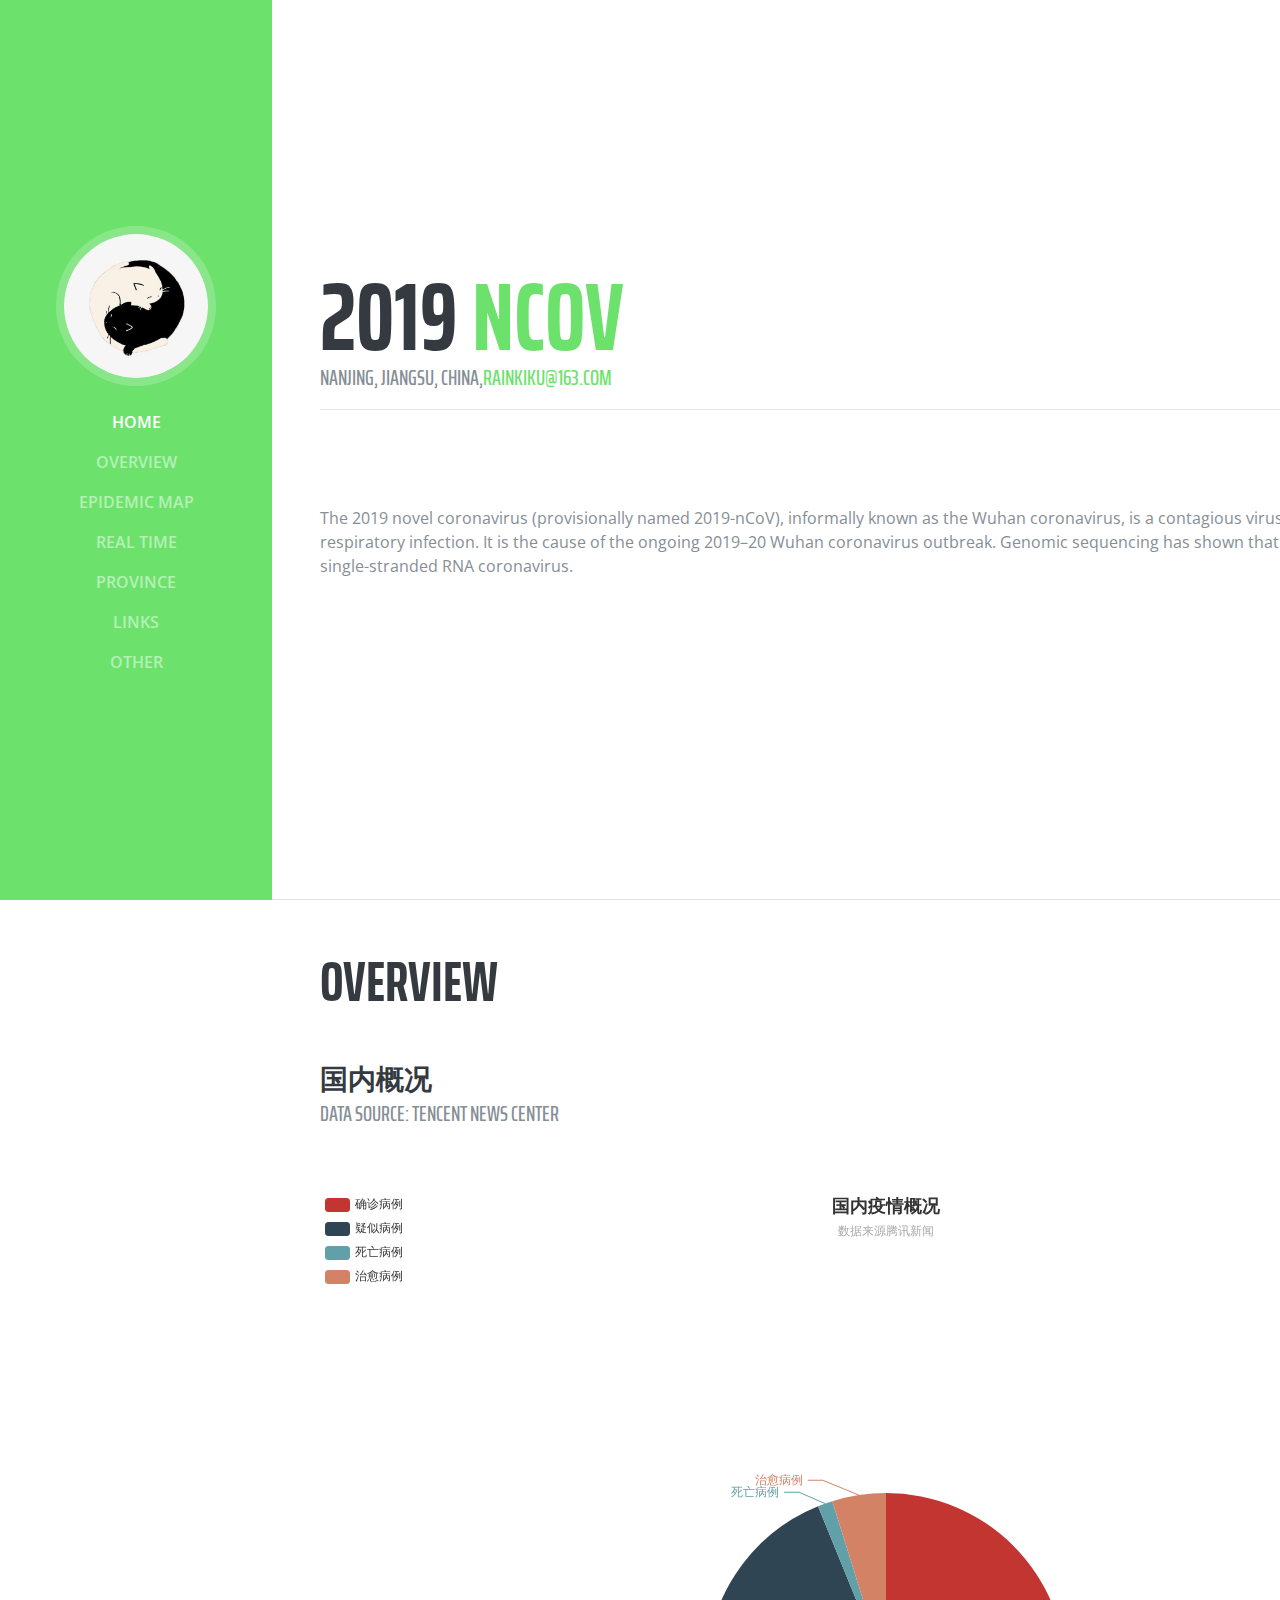
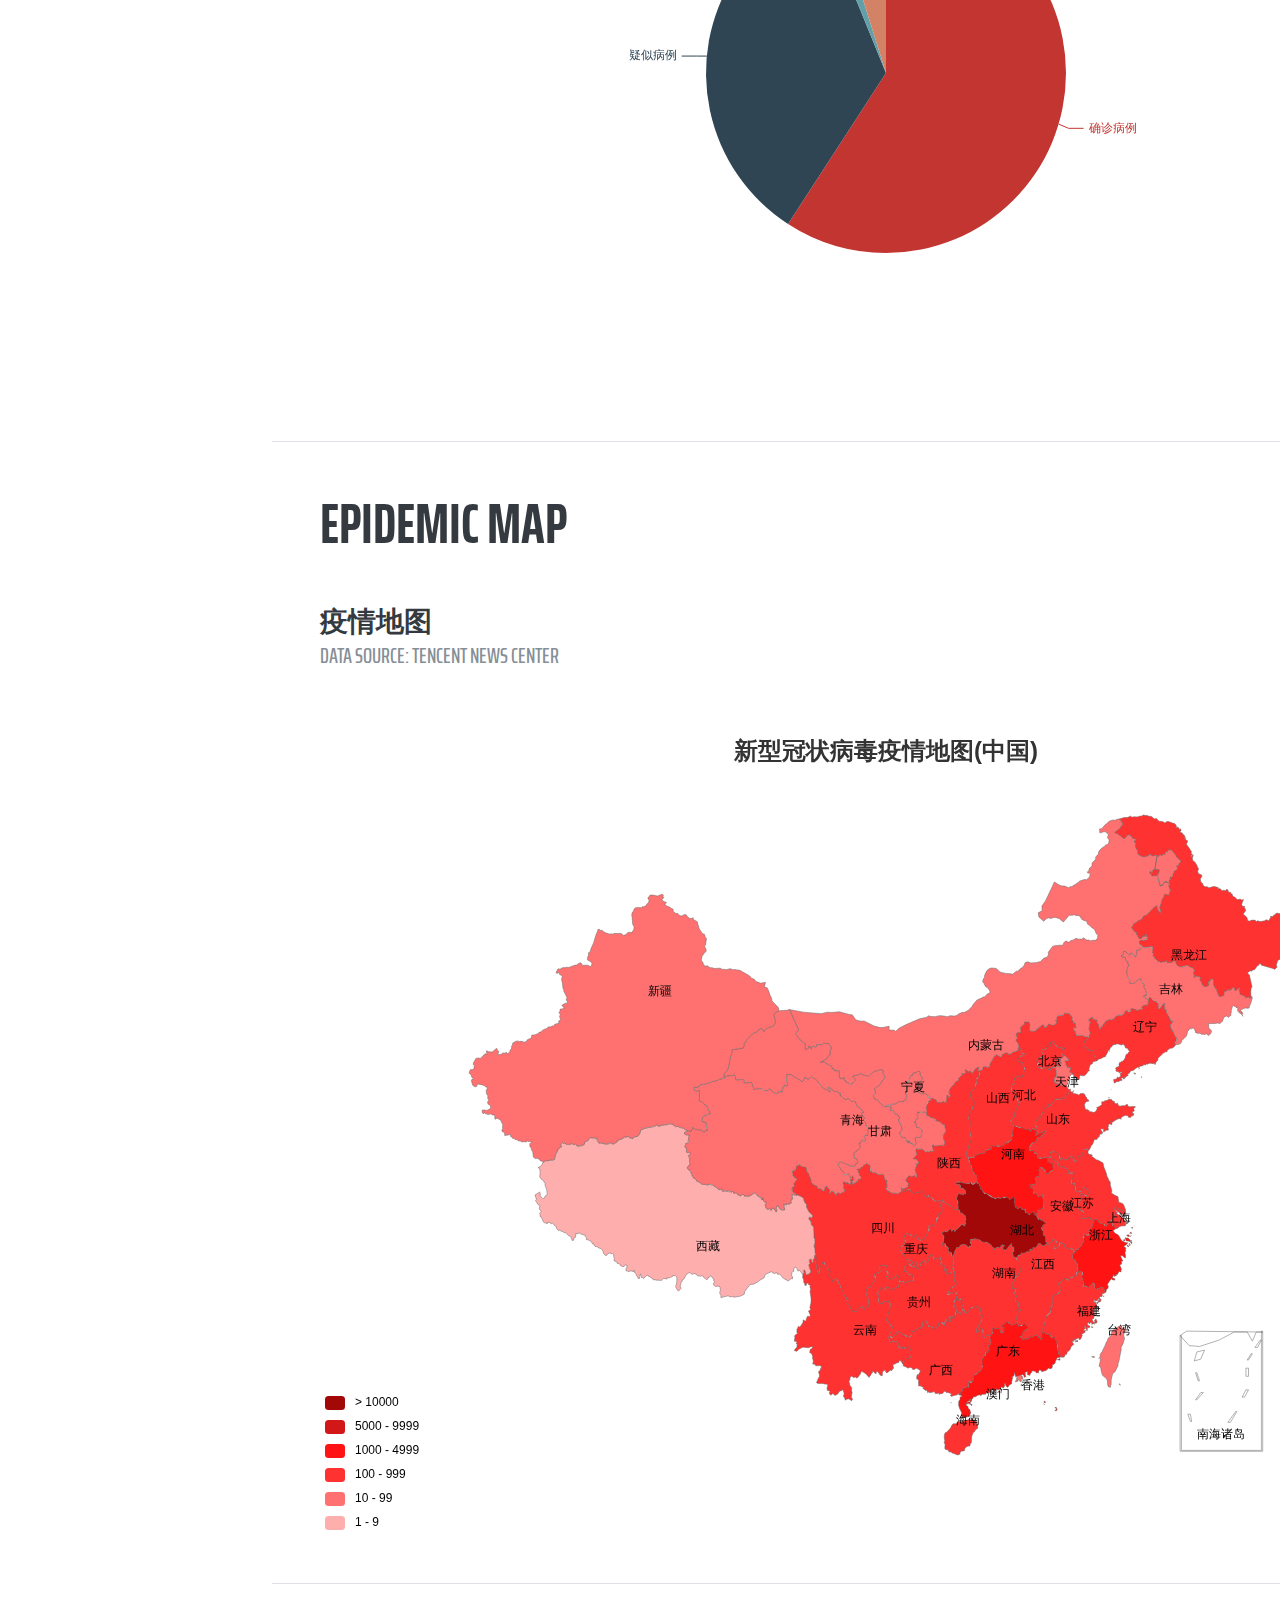
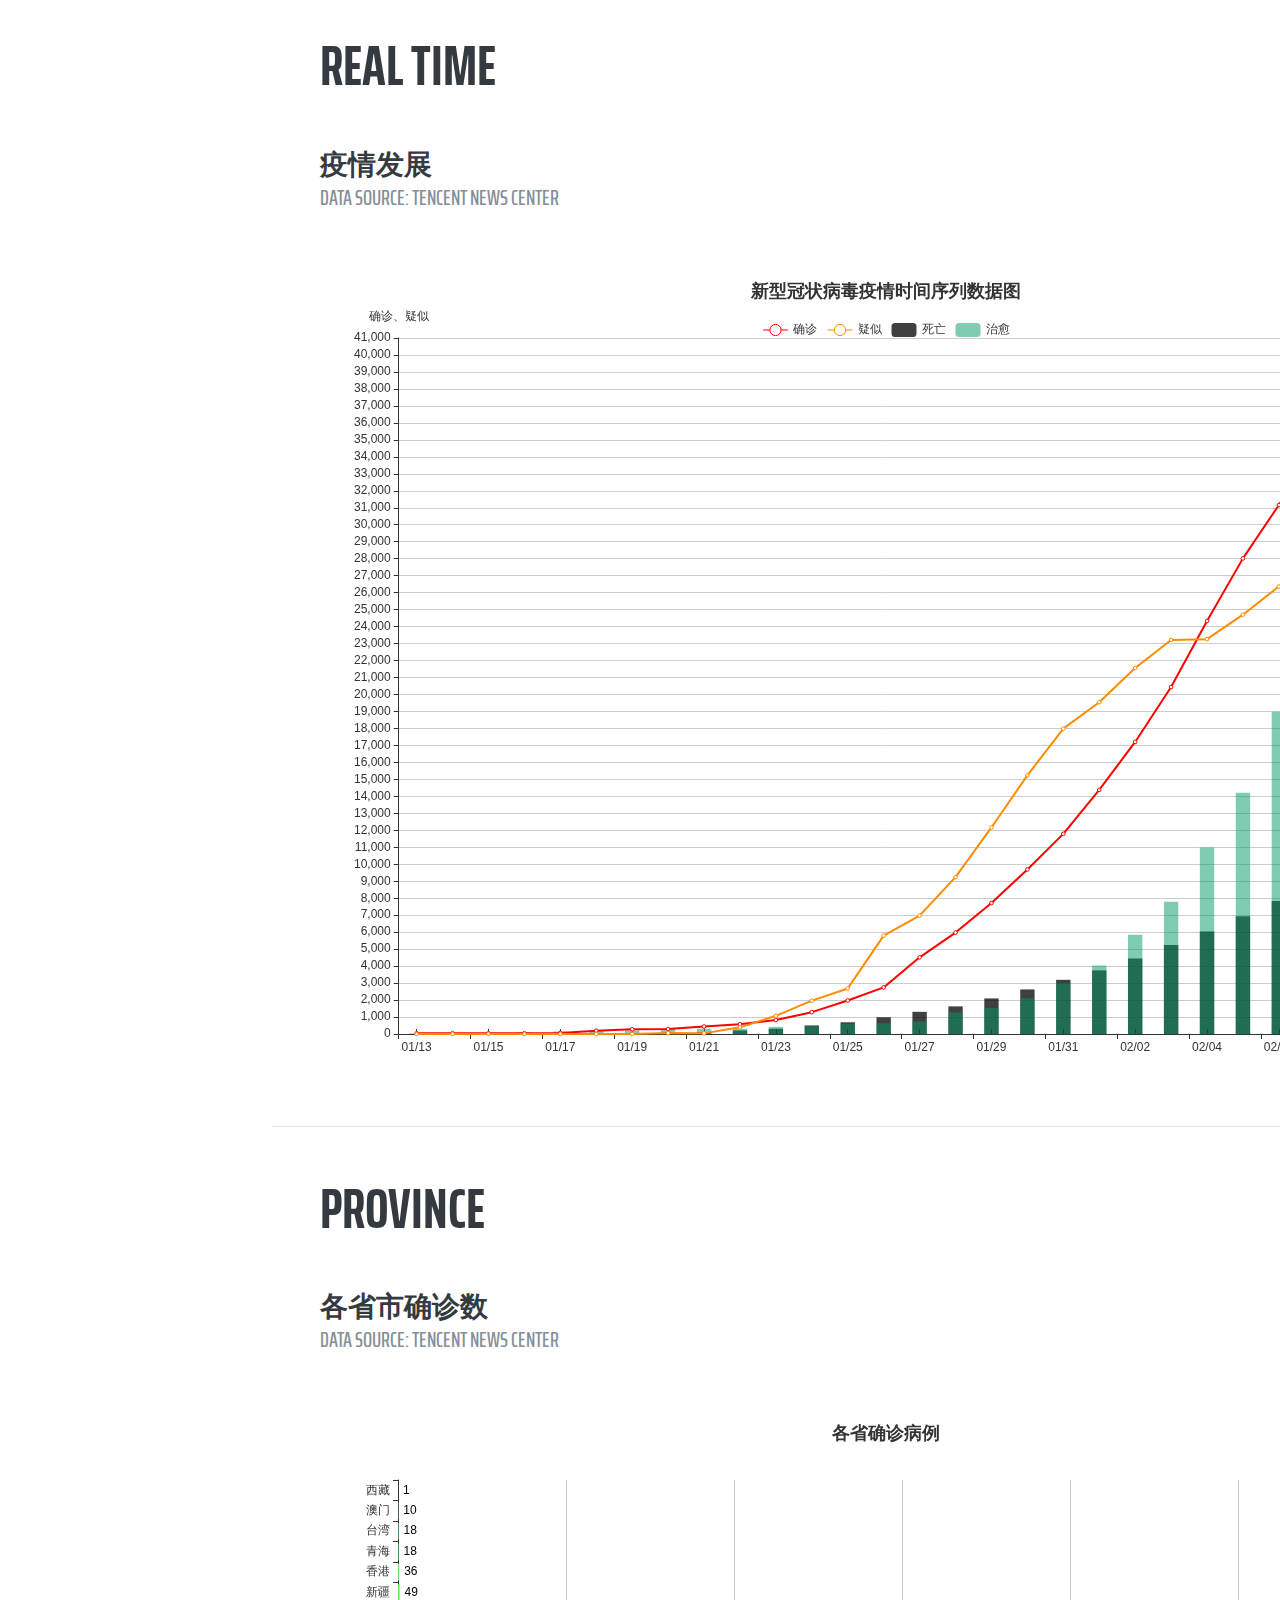
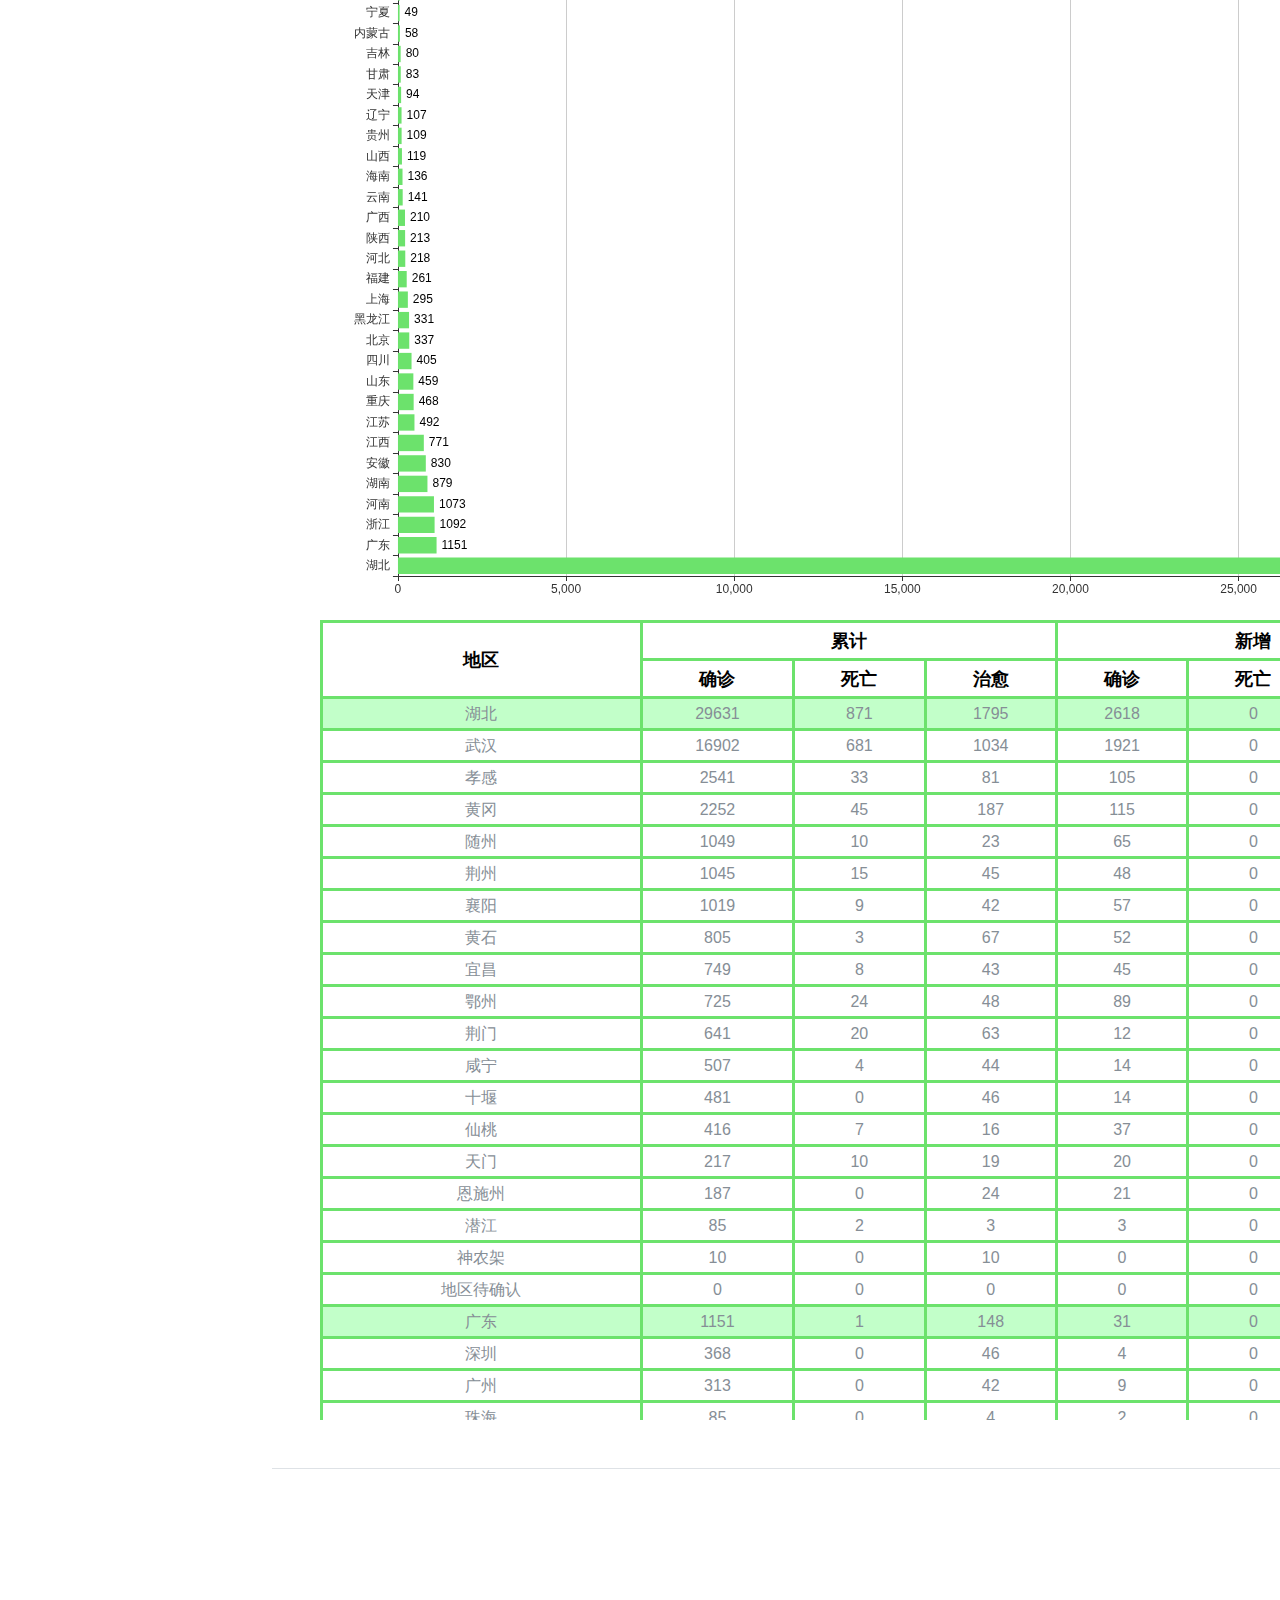
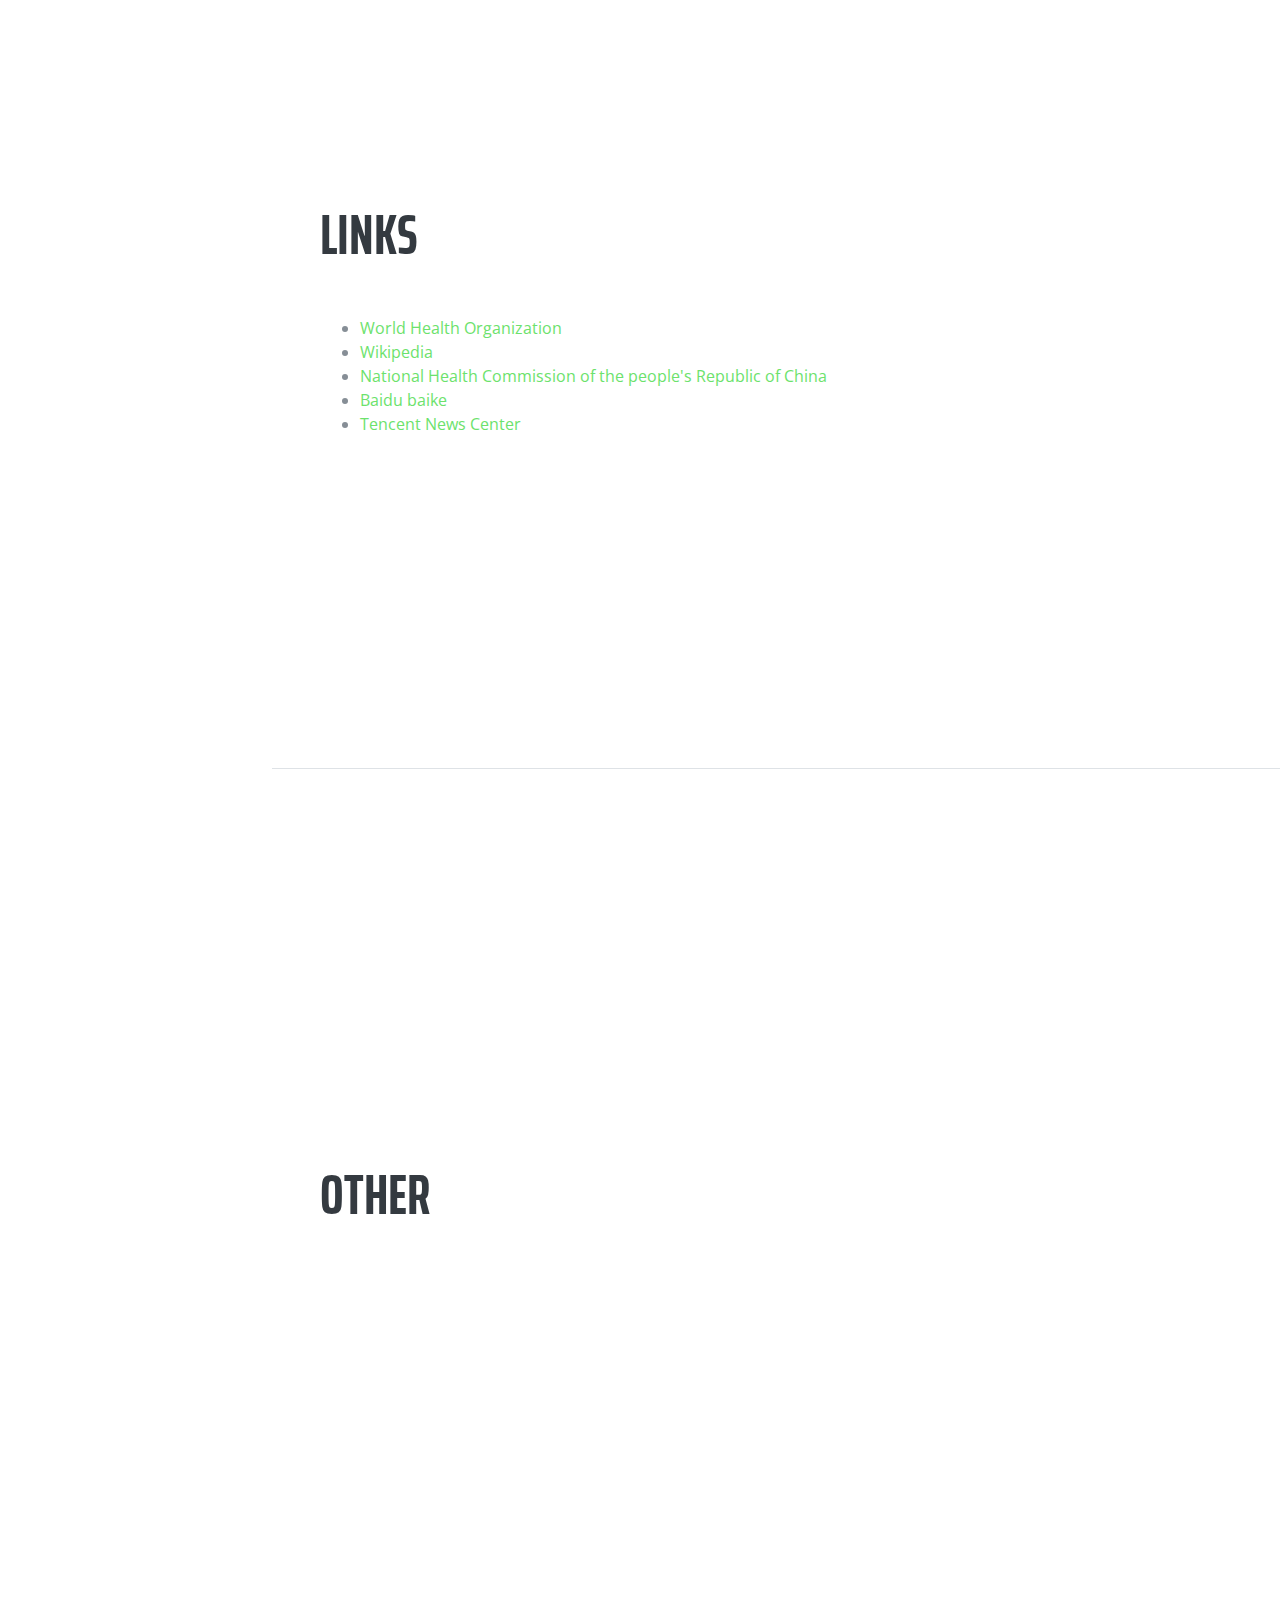
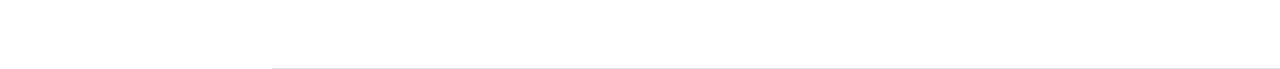
==== commit a7e123f3: "updata202002101157" ====
--- a/txt/nCov.html
+++ b/txt/nCov.html
@@ -94,7 +94,7 @@
               <div class="subheading mb-3">Data source: Tencent News Center</div>
             </div>
             <div class="resume-date text-md-right">
-              <span class="text-primary">11:16 on Feb 09, 2020</span>
+              <span class="text-primary">11:56 on Feb 10, 2020</span>
             </div>
           </div>
 <!--           <table id="table_1">
@@ -117,7 +117,7 @@
               <div class="subheading mb-3">Data source: Tencent News Center</div>              
             </div>
             <div class="resume-date text-md-right">
-              <span class="text-primary">11:16 on Feb 09, 2020</span>
+              <span class="text-primary">11:56 on Feb 10, 2020</span>
             </div>
           </div>
         </div>
@@ -134,7 +134,7 @@
               <div class="subheading mb-3">Data source: Tencent News Center</div>              
             </div>
             <div class="resume-date text-md-right">
-              <span class="text-primary">11:16 on Feb 09, 2020</span>
+              <span class="text-primary">11:56 on Feb 10, 2020</span>
             </div>
           </div>
         </div>
@@ -150,469 +150,473 @@
               <div class="subheading mb-3">Data source: Tencent News Center</div>              
             </div>
             <div class="resume-date text-md-right">
-              <span class="text-primary">11:16 on Feb 09, 2020</span>
+              <span class="text-primary">11:56 on Feb 10, 2020</span>
             </div>
           </div>
         <div class="mydata" id="main_4"></div>
         <div class="mydata"><table id="table_1">
             <tr>
                 <th rowspan="2">地区</th><th colspan="3">累计</th><th colspan="3">新增<tr><th>确诊</th><th>死亡</th><th>治愈</th><th>确诊</th><th>死亡</th><th>治愈</th>
-    		<tr class="alt"><td>湖北</td><td>27100</td><td>780</td><td>1439</td><td>2147</td><td>0</td><td>0</td></tr>
-		<tr><td>武汉</td><td>14982</td><td>608</td><td>877</td><td>1379</td><td>0</td><td>0</td></tr>
-		<tr><td>孝感</td><td>2436</td><td>29</td><td>45</td><td>123</td><td>0</td><td>0</td></tr>
-		<tr><td>黄冈</td><td>2141</td><td>43</td><td>135</td><td>100</td><td>0</td><td>0</td></tr>
-		<tr><td>荆州</td><td>997</td><td>13</td><td>33</td><td>56</td><td>0</td><td>0</td></tr>
-		<tr><td>襄阳</td><td>988</td><td>7</td><td>40</td><td>81</td><td>0</td><td>0</td></tr>
-		<tr><td>随州</td><td>984</td><td>9</td><td>23</td><td>31</td><td>0</td><td>0</td></tr>
-		<tr><td>黄石</td><td>760</td><td>2</td><td>53</td><td>57</td><td>0</td><td>0</td></tr>
-		<tr><td>宜昌</td><td>711</td><td>8</td><td>36</td><td>78</td><td>0</td><td>0</td></tr>
-		<tr><td>荆门</td><td>663</td><td>19</td><td>48</td><td>75</td><td>0</td><td>0</td></tr>
-		<tr><td>鄂州</td><td>639</td><td>21</td><td>42</td><td>70</td><td>0</td><td>0</td></tr>
-		<tr><td>咸宁</td><td>493</td><td>4</td><td>23</td><td>17</td><td>0</td><td>0</td></tr>
-		<tr><td>十堰</td><td>467</td><td>0</td><td>40</td><td>29</td><td>0</td><td>0</td></tr>
-		<tr><td>仙桃</td><td>379</td><td>5</td><td>16</td><td>20</td><td>0</td><td>0</td></tr>
-		<tr><td>天门</td><td>197</td><td>10</td><td>1</td><td>18</td><td>0</td><td>0</td></tr>
-		<tr><td>恩施州</td><td>171</td><td>0</td><td>20</td><td>11</td><td>0</td><td>0</td></tr>
-		<tr><td>潜江</td><td>82</td><td>2</td><td>2</td><td>2</td><td>0</td><td>0</td></tr>
-		<tr><td>神农架</td><td>10</td><td>0</td><td>2</td><td>0</td><td>0</td><td>0</td></tr>
-		<tr><td>地区待确认</td><td>0</td><td>0</td><td>3</td><td>0</td><td>0</td><td>0</td></tr>
-		<tr class="alt"><td>广东</td><td>1120</td><td>1</td><td>125</td><td>45</td><td>0</td><td>0</td></tr>
-		<tr><td>深圳</td><td>364</td><td>0</td><td>39</td><td>13</td><td>0</td><td>0</td></tr>
-		<tr><td>广州</td><td>304</td><td>0</td><td>36</td><td>6</td><td>0</td><td>0</td></tr>
-		<tr><td>珠海</td><td>83</td><td>0</td><td>4</td><td>1</td><td>0</td><td>0</td></tr>
-		<tr><td>佛山</td><td>65</td><td>0</td><td>4</td><td>5</td><td>0</td><td>0</td></tr>
-		<tr><td>东莞</td><td>58</td><td>0</td><td>1</td><td>2</td><td>0</td><td>0</td></tr>
-		<tr><td>中山</td><td>51</td><td>0</td><td>14</td><td>5</td><td>0</td><td>0</td></tr>
-		<tr><td>惠州</td><td>47</td><td>0</td><td>1</td><td>6</td><td>0</td><td>0</td></tr>
-		<tr><td>汕头</td><td>25</td><td>0</td><td>3</td><td>0</td><td>0</td><td>0</td></tr>
-		<tr><td>湛江</td><td>21</td><td>0</td><td>6</td><td>1</td><td>0</td><td>0</td></tr>
-		<tr><td>江门</td><td>17</td><td>0</td><td>1</td><td>3</td><td>0</td><td>0</td></tr>
+    		<tr class="alt"><td>湖北</td><td>29631</td><td>871</td><td>1795</td><td>2618</td><td>0</td><td>0</td></tr>
+		<tr><td>武汉</td><td>16902</td><td>681</td><td>1034</td><td>1921</td><td>0</td><td>0</td></tr>
+		<tr><td>孝感</td><td>2541</td><td>33</td><td>81</td><td>105</td><td>0</td><td>0</td></tr>
+		<tr><td>黄冈</td><td>2252</td><td>45</td><td>187</td><td>115</td><td>0</td><td>0</td></tr>
+		<tr><td>随州</td><td>1049</td><td>10</td><td>23</td><td>65</td><td>0</td><td>0</td></tr>
+		<tr><td>荆州</td><td>1045</td><td>15</td><td>45</td><td>48</td><td>0</td><td>0</td></tr>
+		<tr><td>襄阳</td><td>1019</td><td>9</td><td>42</td><td>57</td><td>0</td><td>0</td></tr>
+		<tr><td>黄石</td><td>805</td><td>3</td><td>67</td><td>52</td><td>0</td><td>0</td></tr>
+		<tr><td>宜昌</td><td>749</td><td>8</td><td>43</td><td>45</td><td>0</td><td>0</td></tr>
+		<tr><td>鄂州</td><td>725</td><td>24</td><td>48</td><td>89</td><td>0</td><td>0</td></tr>
+		<tr><td>荆门</td><td>641</td><td>20</td><td>63</td><td>12</td><td>0</td><td>0</td></tr>
+		<tr><td>咸宁</td><td>507</td><td>4</td><td>44</td><td>14</td><td>0</td><td>0</td></tr>
+		<tr><td>十堰</td><td>481</td><td>0</td><td>46</td><td>14</td><td>0</td><td>0</td></tr>
+		<tr><td>仙桃</td><td>416</td><td>7</td><td>16</td><td>37</td><td>0</td><td>0</td></tr>
+		<tr><td>天门</td><td>217</td><td>10</td><td>19</td><td>20</td><td>0</td><td>0</td></tr>
+		<tr><td>恩施州</td><td>187</td><td>0</td><td>24</td><td>21</td><td>0</td><td>0</td></tr>
+		<tr><td>潜江</td><td>85</td><td>2</td><td>3</td><td>3</td><td>0</td><td>0</td></tr>
+		<tr><td>神农架</td><td>10</td><td>0</td><td>10</td><td>0</td><td>0</td><td>0</td></tr>
+		<tr><td>地区待确认</td><td>0</td><td>0</td><td>0</td><td>0</td><td>0</td><td>0</td></tr>
+		<tr class="alt"><td>广东</td><td>1151</td><td>1</td><td>148</td><td>31</td><td>0</td><td>0</td></tr>
+		<tr><td>深圳</td><td>368</td><td>0</td><td>46</td><td>4</td><td>0</td><td>0</td></tr>
+		<tr><td>广州</td><td>313</td><td>0</td><td>42</td><td>9</td><td>0</td><td>0</td></tr>
+		<tr><td>珠海</td><td>85</td><td>0</td><td>4</td><td>2</td><td>0</td><td>0</td></tr>
+		<tr><td>佛山</td><td>68</td><td>0</td><td>4</td><td>3</td><td>0</td><td>0</td></tr>
+		<tr><td>东莞</td><td>60</td><td>0</td><td>3</td><td>2</td><td>0</td><td>0</td></tr>
+		<tr><td>中山</td><td>56</td><td>0</td><td>14</td><td>5</td><td>0</td><td>0</td></tr>
+		<tr><td>惠州</td><td>50</td><td>0</td><td>1</td><td>3</td><td>0</td><td>0</td></tr>
+		<tr><td>汕头</td><td>25</td><td>0</td><td>6</td><td>0</td><td>0</td><td>0</td></tr>
+		<tr><td>湛江</td><td>21</td><td>0</td><td>6</td><td>0</td><td>0</td><td>0</td></tr>
+		<tr><td>江门</td><td>19</td><td>0</td><td>1</td><td>2</td><td>0</td><td>0</td></tr>
 		<tr><td>肇庆</td><td>14</td><td>1</td><td>3</td><td>0</td><td>0</td><td>0</td></tr>
+		<tr><td>梅州</td><td>13</td><td>0</td><td>4</td><td>0</td><td>0</td><td>0</td></tr>
 		<tr><td>阳江</td><td>13</td><td>0</td><td>1</td><td>0</td><td>0</td><td>0</td></tr>
-		<tr><td>梅州</td><td>13</td><td>0</td><td>4</td><td>0</td><td>0</td><td>0</td></tr>
-		<tr><td>清远</td><td>10</td><td>0</td><td>3</td><td>0</td><td>0</td><td>0</td></tr>
-		<tr><td>茂名</td><td>9</td><td>0</td><td>1</td><td>3</td><td>0</td><td>0</td></tr>
+		<tr><td>茂名</td><td>10</td><td>0</td><td>1</td><td>1</td><td>0</td><td>0</td></tr>
+		<tr><td>清远</td><td>10</td><td>0</td><td>5</td><td>0</td><td>0</td><td>0</td></tr>
 		<tr><td>揭阳</td><td>7</td><td>0</td><td>1</td><td>0</td><td>0</td><td>0</td></tr>
-		<tr><td>韶关</td><td>6</td><td>0</td><td>2</td><td>0</td><td>0</td><td>0</td></tr>
+		<tr><td>韶关</td><td>6</td><td>0</td><td>3</td><td>0</td><td>0</td><td>0</td></tr>
 		<tr><td>潮州</td><td>5</td><td>0</td><td>0</td><td>0</td><td>0</td><td>0</td></tr>
 		<tr><td>汕尾</td><td>5</td><td>0</td><td>1</td><td>0</td><td>0</td><td>0</td></tr>
-		<tr><td>河源</td><td>3</td><td>0</td><td>0</td><td>0</td><td>0</td><td>0</td></tr>
-		<tr class="alt"><td>浙江</td><td>1075</td><td>0</td><td>185</td><td>27</td><td>0</td><td>0</td></tr>
-		<tr><td>温州</td><td>448</td><td>0</td><td>70</td><td>10</td><td>0</td><td>0</td></tr>
-		<tr><td>杭州</td><td>165</td><td>0</td><td>29</td><td>3</td><td>0</td><td>0</td></tr>
-		<tr><td>宁波</td><td>146</td><td>0</td><td>13</td><td>5</td><td>0</td><td>0</td></tr>
-		<tr><td>台州</td><td>138</td><td>0</td><td>25</td><td>5</td><td>0</td><td>0</td></tr>
-		<tr><td>金华</td><td>53</td><td>0</td><td>13</td><td>1</td><td>0</td><td>0</td></tr>
-		<tr><td>绍兴</td><td>38</td><td>0</td><td>8</td><td>2</td><td>0</td><td>0</td></tr>
-		<tr><td>嘉兴</td><td>38</td><td>0</td><td>1</td><td>1</td><td>0</td><td>0</td></tr>
+		<tr><td>河源</td><td>3</td><td>0</td><td>1</td><td>0</td><td>0</td><td>0</td></tr>
+		<tr><td>地区待确认</td><td>0</td><td>0</td><td>1</td><td>0</td><td>0</td><td>0</td></tr>
+		<tr class="alt"><td>浙江</td><td>1092</td><td>0</td><td>205</td><td>29</td><td>0</td><td>0</td></tr>
+		<tr><td>温州</td><td>464</td><td>0</td><td>78</td><td>16</td><td>0</td><td>0</td></tr>
+		<tr><td>杭州</td><td>155</td><td>0</td><td>41</td><td>2</td><td>0</td><td>0</td></tr>
+		<tr><td>宁波</td><td>149</td><td>0</td><td>15</td><td>3</td><td>0</td><td>0</td></tr>
+		<tr><td>台州</td><td>141</td><td>0</td><td>27</td><td>3</td><td>0</td><td>0</td></tr>
+		<tr><td>金华</td><td>53</td><td>0</td><td>15</td><td>0</td><td>0</td><td>0</td></tr>
+		<tr><td>绍兴</td><td>41</td><td>0</td><td>8</td><td>3</td><td>0</td><td>0</td></tr>
+		<tr><td>嘉兴</td><td>40</td><td>0</td><td>3</td><td>2</td><td>0</td><td>0</td></tr>
 		<tr><td>丽水</td><td>17</td><td>0</td><td>5</td><td>0</td><td>0</td><td>0</td></tr>
-		<tr><td>衢州</td><td>15</td><td>0</td><td>3</td><td>0</td><td>0</td><td>0</td></tr>
-		<tr><td>湖州</td><td>10</td><td>0</td><td>1</td><td>0</td><td>0</td><td>0</td></tr>
+		<tr><td>衢州</td><td>15</td><td>0</td><td>5</td><td>0</td><td>0</td><td>0</td></tr>
+		<tr><td>湖州</td><td>10</td><td>0</td><td>3</td><td>0</td><td>0</td><td>0</td></tr>
 		<tr><td>舟山</td><td>7</td><td>0</td><td>5</td><td>0</td><td>0</td><td>0</td></tr>
-		<tr class="alt"><td>河南</td><td>1033</td><td>6</td><td>131</td><td>53</td><td>0</td><td>0</td></tr>
-		<tr><td>信阳</td><td>205</td><td>0</td><td>24</td><td>13</td><td>0</td><td>0</td></tr>
-		<tr><td>南阳</td><td>133</td><td>2</td><td>12</td><td>5</td><td>0</td><td>0</td></tr>
-		<tr><td>郑州</td><td>126</td><td>0</td><td>29</td><td>6</td><td>0</td><td>0</td></tr>
-		<tr><td>驻马店</td><td>116</td><td>0</td><td>6</td><td>3</td><td>0</td><td>0</td></tr>
-		<tr><td>商丘</td><td>82</td><td>0</td><td>6</td><td>7</td><td>0</td><td>0</td></tr>
-		<tr><td>周口</td><td>62</td><td>0</td><td>10</td><td>0</td><td>0</td><td>0</td></tr>
-		<tr><td>平顶山</td><td>50</td><td>1</td><td>6</td><td>2</td><td>0</td><td>0</td></tr>
-		<tr><td>新乡</td><td>44</td><td>0</td><td>6</td><td>1</td><td>0</td><td>0</td></tr>
-		<tr><td>安阳</td><td>44</td><td>0</td><td>3</td><td>1</td><td>0</td><td>0</td></tr>
-		<tr><td>许昌</td><td>31</td><td>0</td><td>2</td><td>1</td><td>0</td><td>0</td></tr>
-		<tr><td>漯河</td><td>30</td><td>0</td><td>5</td><td>1</td><td>0</td><td>0</td></tr>
-		<tr><td>洛阳</td><td>25</td><td>0</td><td>2</td><td>0</td><td>0</td><td>0</td></tr>
-		<tr><td>开封</td><td>24</td><td>0</td><td>1</td><td>3</td><td>0</td><td>0</td></tr>
-		<tr><td>焦作</td><td>24</td><td>0</td><td>1</td><td>4</td><td>0</td><td>0</td></tr>
-		<tr><td>鹤壁</td><td>17</td><td>0</td><td>0</td><td>4</td><td>0</td><td>0</td></tr>
-		<tr><td>濮阳</td><td>9</td><td>0</td><td>0</td><td>2</td><td>0</td><td>0</td></tr>
+		<tr class="alt"><td>河南</td><td>1073</td><td>6</td><td>169</td><td>40</td><td>0</td><td>0</td></tr>
+		<tr><td>信阳</td><td>220</td><td>0</td><td>28</td><td>15</td><td>0</td><td>0</td></tr>
+		<tr><td>南阳</td><td>134</td><td>2</td><td>28</td><td>1</td><td>0</td><td>0</td></tr>
+		<tr><td>郑州</td><td>130</td><td>0</td><td>33</td><td>4</td><td>0</td><td>0</td></tr>
+		<tr><td>驻马店</td><td>123</td><td>0</td><td>14</td><td>7</td><td>0</td><td>0</td></tr>
+		<tr><td>商丘</td><td>83</td><td>0</td><td>9</td><td>1</td><td>0</td><td>0</td></tr>
+		<tr><td>周口</td><td>65</td><td>0</td><td>11</td><td>3</td><td>0</td><td>0</td></tr>
+		<tr><td>平顶山</td><td>52</td><td>1</td><td>12</td><td>2</td><td>0</td><td>0</td></tr>
+		<tr><td>新乡</td><td>46</td><td>1</td><td>6</td><td>2</td><td>0</td><td>0</td></tr>
+		<tr><td>安阳</td><td>45</td><td>0</td><td>3</td><td>1</td><td>0</td><td>0</td></tr>
+		<tr><td>许昌</td><td>31</td><td>0</td><td>2</td><td>0</td><td>0</td><td>0</td></tr>
+		<tr><td>漯河</td><td>30</td><td>0</td><td>5</td><td>0</td><td>0</td><td>0</td></tr>
+		<tr><td>洛阳</td><td>27</td><td>0</td><td>2</td><td>2</td><td>0</td><td>0</td></tr>
+		<tr><td>焦作</td><td>25</td><td>1</td><td>1</td><td>1</td><td>0</td><td>0</td></tr>
+		<tr><td>开封</td><td>24</td><td>0</td><td>1</td><td>0</td><td>0</td><td>0</td></tr>
+		<tr><td>鹤壁</td><td>17</td><td>0</td><td>0</td><td>0</td><td>0</td><td>0</td></tr>
+		<tr><td>濮阳</td><td>10</td><td>0</td><td>0</td><td>1</td><td>0</td><td>0</td></tr>
 		<tr><td>三门峡</td><td>7</td><td>0</td><td>3</td><td>0</td><td>0</td><td>0</td></tr>
 		<tr><td>济源示范区</td><td>4</td><td>0</td><td>0</td><td>0</td><td>0</td><td>0</td></tr>
-		<tr><td>地区待确认</td><td>0</td><td>3</td><td>15</td><td>0</td><td>0</td><td>0</td></tr>
-		<tr class="alt"><td>湖南</td><td>838</td><td>1</td><td>159</td><td>35</td><td>0</td><td>0</td></tr>
-		<tr><td>长沙</td><td>205</td><td>0</td><td>27</td><td>9</td><td>0</td><td>0</td></tr>
-		<tr><td>岳阳</td><td>115</td><td>1</td><td>10</td><td>4</td><td>0</td><td>0</td></tr>
-		<tr><td>邵阳</td><td>87</td><td>0</td><td>18</td><td>1</td><td>0</td><td>0</td></tr>
-		<tr><td>常德</td><td>66</td><td>0</td><td>15</td><td>0</td><td>0</td><td>0</td></tr>
-		<tr><td>娄底</td><td>64</td><td>0</td><td>8</td><td>5</td><td>0</td><td>0</td></tr>
-		<tr><td>株洲</td><td>58</td><td>0</td><td>9</td><td>10</td><td>0</td><td>0</td></tr>
-		<tr><td>益阳</td><td>46</td><td>0</td><td>10</td><td>2</td><td>0</td><td>0</td></tr>
-		<tr><td>衡阳</td><td>45</td><td>0</td><td>14</td><td>2</td><td>0</td><td>0</td></tr>
-		<tr><td>永州</td><td>40</td><td>0</td><td>10</td><td>0</td><td>0</td><td>0</td></tr>
-		<tr><td>怀化</td><td>39</td><td>0</td><td>15</td><td>1</td><td>0</td><td>0</td></tr>
-		<tr><td>郴州</td><td>32</td><td>0</td><td>8</td><td>1</td><td>0</td><td>0</td></tr>
-		<tr><td>湘潭</td><td>28</td><td>0</td><td>10</td><td>0</td><td>0</td><td>0</td></tr>
-		<tr><td>湘西自治州</td><td>8</td><td>0</td><td>3</td><td>0</td><td>0</td><td>0</td></tr>
+		<tr><td>地区待确认</td><td>0</td><td>1</td><td>11</td><td>0</td><td>0</td><td>0</td></tr>
+		<tr class="alt"><td>湖南</td><td>879</td><td>1</td><td>193</td><td>41</td><td>0</td><td>0</td></tr>
+		<tr><td>长沙</td><td>213</td><td>0</td><td>33</td><td>8</td><td>0</td><td>0</td></tr>
+		<tr><td>岳阳</td><td>124</td><td>1</td><td>17</td><td>9</td><td>0</td><td>0</td></tr>
+		<tr><td>邵阳</td><td>89</td><td>0</td><td>21</td><td>2</td><td>0</td><td>0</td></tr>
+		<tr><td>常德</td><td>72</td><td>0</td><td>15</td><td>6</td><td>0</td><td>0</td></tr>
+		<tr><td>娄底</td><td>66</td><td>0</td><td>8</td><td>2</td><td>0</td><td>0</td></tr>
+		<tr><td>株洲</td><td>61</td><td>0</td><td>10</td><td>3</td><td>0</td><td>0</td></tr>
+		<tr><td>益阳</td><td>53</td><td>0</td><td>15</td><td>7</td><td>0</td><td>0</td></tr>
+		<tr><td>衡阳</td><td>45</td><td>0</td><td>14</td><td>0</td><td>0</td><td>0</td></tr>
+		<tr><td>永州</td><td>41</td><td>0</td><td>13</td><td>1</td><td>0</td><td>0</td></tr>
+		<tr><td>怀化</td><td>39</td><td>0</td><td>15</td><td>0</td><td>0</td><td>0</td></tr>
+		<tr><td>郴州</td><td>32</td><td>0</td><td>13</td><td>0</td><td>0</td><td>0</td></tr>
+		<tr><td>湘潭</td><td>31</td><td>0</td><td>11</td><td>3</td><td>0</td><td>0</td></tr>
+		<tr><td>湘西自治州</td><td>8</td><td>0</td><td>6</td><td>0</td><td>0</td><td>0</td></tr>
 		<tr><td>张家界</td><td>5</td><td>0</td><td>2</td><td>0</td><td>0</td><td>0</td></tr>
-		<tr class="alt"><td>安徽</td><td>779</td><td>1</td><td>72</td><td>46</td><td>0</td><td>0</td></tr>
-		<tr><td>合肥</td><td>136</td><td>0</td><td>11</td><td>8</td><td>0</td><td>0</td></tr>
-		<tr><td>阜阳</td><td>118</td><td>0</td><td>13</td><td>5</td><td>0</td><td>0</td></tr>
-		<tr><td>蚌埠</td><td>115</td><td>1</td><td>1</td><td>16</td><td>0</td><td>0</td></tr>
-		<tr><td>亳州</td><td>87</td><td>0</td><td>5</td><td>6</td><td>0</td><td>0</td></tr>
-		<tr><td>安庆</td><td>75</td><td>0</td><td>12</td><td>4</td><td>0</td><td>0</td></tr>
-		<tr><td>六安</td><td>54</td><td>0</td><td>2</td><td>3</td><td>0</td><td>0</td></tr>
+		<tr class="alt"><td>安徽</td><td>830</td><td>3</td><td>89</td><td>51</td><td>0</td><td>0</td></tr>
+		<tr><td>合肥</td><td>147</td><td>0</td><td>15</td><td>11</td><td>0</td><td>0</td></tr>
+		<tr><td>蚌埠</td><td>126</td><td>3</td><td>2</td><td>11</td><td>0</td><td>0</td></tr>
+		<tr><td>阜阳</td><td>125</td><td>0</td><td>13</td><td>7</td><td>0</td><td>0</td></tr>
+		<tr><td>亳州</td><td>92</td><td>0</td><td>7</td><td>5</td><td>0</td><td>0</td></tr>
+		<tr><td>安庆</td><td>78</td><td>0</td><td>15</td><td>3</td><td>0</td><td>0</td></tr>
+		<tr><td>六安</td><td>57</td><td>0</td><td>3</td><td>3</td><td>0</td><td>0</td></tr>
 		<tr><td>马鞍山</td><td>31</td><td>0</td><td>2</td><td>0</td><td>0</td><td>0</td></tr>
-		<tr><td>芜湖</td><td>29</td><td>0</td><td>3</td><td>0</td><td>0</td><td>0</td></tr>
-		<tr><td>宿州</td><td>28</td><td>0</td><td>2</td><td>0</td><td>0</td><td>0</td></tr>
-		<tr><td>铜陵</td><td>24</td><td>0</td><td>7</td><td>1</td><td>0</td><td>0</td></tr>
-		<tr><td>淮北</td><td>23</td><td>0</td><td>4</td><td>1</td><td>0</td><td>0</td></tr>
-		<tr><td>淮南</td><td>22</td><td>0</td><td>4</td><td>1</td><td>0</td><td>0</td></tr>
-		<tr><td>池州</td><td>12</td><td>0</td><td>1</td><td>1</td><td>0</td><td>0</td></tr>
-		<tr><td>滁州</td><td>11</td><td>0</td><td>2</td><td>0</td><td>0</td><td>0</td></tr>
+		<tr><td>宿州</td><td>31</td><td>0</td><td>4</td><td>3</td><td>0</td><td>0</td></tr>
+		<tr><td>芜湖</td><td>30</td><td>0</td><td>3</td><td>1</td><td>0</td><td>0</td></tr>
+		<tr><td>铜陵</td><td>25</td><td>0</td><td>7</td><td>1</td><td>0</td><td>0</td></tr>
+		<tr><td>淮北</td><td>23</td><td>0</td><td>5</td><td>0</td><td>0</td><td>0</td></tr>
+		<tr><td>淮南</td><td>23</td><td>0</td><td>4</td><td>1</td><td>0</td><td>0</td></tr>
+		<tr><td>池州</td><td>15</td><td>0</td><td>3</td><td>3</td><td>0</td><td>0</td></tr>
+		<tr><td>滁州</td><td>12</td><td>0</td><td>3</td><td>1</td><td>0</td><td>0</td></tr>
 		<tr><td>黄山</td><td>9</td><td>0</td><td>1</td><td>0</td><td>0</td><td>0</td></tr>
-		<tr><td>宣城</td><td>5</td><td>0</td><td>2</td><td>0</td><td>0</td><td>0</td></tr>
-		<tr class="alt"><td>江西</td><td>740</td><td>0</td><td>72</td><td>42</td><td>0</td><td>0</td></tr>
-		<tr><td>南昌</td><td>179</td><td>0</td><td>27</td><td>11</td><td>0</td><td>0</td></tr>
-		<tr><td>新余</td><td>100</td><td>0</td><td>13</td><td>5</td><td>0</td><td>0</td></tr>
-		<tr><td>九江</td><td>100</td><td>0</td><td>6</td><td>3</td><td>0</td><td>0</td></tr>
-		<tr><td>上饶</td><td>98</td><td>0</td><td>7</td><td>6</td><td>0</td><td>0</td></tr>
-		<tr><td>宜春</td><td>74</td><td>0</td><td>6</td><td>7</td><td>0</td><td>0</td></tr>
-		<tr><td>赣州</td><td>69</td><td>0</td><td>2</td><td>5</td><td>0</td><td>0</td></tr>
-		<tr><td>抚州</td><td>63</td><td>0</td><td>7</td><td>4</td><td>0</td><td>0</td></tr>
-		<tr><td>萍乡</td><td>24</td><td>0</td><td>1</td><td>0</td><td>0</td><td>0</td></tr>
-		<tr><td>吉安</td><td>17</td><td>0</td><td>1</td><td>0</td><td>0</td><td>0</td></tr>
-		<tr><td>鹰潭</td><td>11</td><td>0</td><td>1</td><td>0</td><td>0</td><td>0</td></tr>
-		<tr><td>景德镇</td><td>5</td><td>0</td><td>1</td><td>1</td><td>0</td><td>0</td></tr>
-		<tr class="alt"><td>江苏</td><td>468</td><td>0</td><td>51</td><td>29</td><td>0</td><td>0</td></tr>
-		<tr><td>苏州</td><td>75</td><td>0</td><td>4</td><td>3</td><td>0</td><td>0</td></tr>
-		<tr><td>南京</td><td>71</td><td>0</td><td>20</td><td>6</td><td>0</td><td>0</td></tr>
-		<tr><td>徐州</td><td>56</td><td>0</td><td>3</td><td>4</td><td>0</td><td>0</td></tr>
-		<tr><td>淮安</td><td>44</td><td>0</td><td>2</td><td>4</td><td>0</td><td>0</td></tr>
-		<tr><td>无锡</td><td>38</td><td>0</td><td>3</td><td>4</td><td>0</td><td>0</td></tr>
-		<tr><td>连云港</td><td>32</td><td>0</td><td>2</td><td>5</td><td>0</td><td>0</td></tr>
-		<tr><td>南通</td><td>32</td><td>0</td><td>2</td><td>1</td><td>0</td><td>0</td></tr>
-		<tr><td>常州</td><td>31</td><td>0</td><td>5</td><td>0</td><td>0</td><td>0</td></tr>
-		<tr><td>泰州</td><td>30</td><td>0</td><td>4</td><td>0</td><td>0</td><td>0</td></tr>
-		<tr><td>扬州</td><td>18</td><td>0</td><td>2</td><td>1</td><td>0</td><td>0</td></tr>
-		<tr><td>盐城</td><td>17</td><td>0</td><td>3</td><td>0</td><td>0</td><td>0</td></tr>
+		<tr><td>宣城</td><td>6</td><td>0</td><td>2</td><td>1</td><td>0</td><td>0</td></tr>
+		<tr class="alt"><td>江西</td><td>771</td><td>1</td><td>102</td><td>32</td><td>0</td><td>0</td></tr>
+		<tr><td>南昌</td><td>189</td><td>0</td><td>35</td><td>11</td><td>0</td><td>0</td></tr>
+		<tr><td>新余</td><td>105</td><td>0</td><td>18</td><td>5</td><td>0</td><td>0</td></tr>
+		<tr><td>上饶</td><td>103</td><td>0</td><td>12</td><td>5</td><td>0</td><td>0</td></tr>
+		<tr><td>九江</td><td>101</td><td>0</td><td>7</td><td>1</td><td>0</td><td>0</td></tr>
+		<tr><td>宜春</td><td>77</td><td>0</td><td>10</td><td>4</td><td>0</td><td>0</td></tr>
+		<tr><td>赣州</td><td>71</td><td>1</td><td>6</td><td>2</td><td>0</td><td>0</td></tr>
+		<tr><td>抚州</td><td>64</td><td>0</td><td>9</td><td>1</td><td>0</td><td>0</td></tr>
+		<tr><td>萍乡</td><td>25</td><td>0</td><td>1</td><td>1</td><td>0</td><td>0</td></tr>
+		<tr><td>吉安</td><td>18</td><td>0</td><td>2</td><td>1</td><td>0</td><td>0</td></tr>
+		<tr><td>鹰潭</td><td>12</td><td>0</td><td>1</td><td>1</td><td>0</td><td>0</td></tr>
+		<tr><td>景德镇</td><td>5</td><td>0</td><td>1</td><td>0</td><td>0</td><td>0</td></tr>
+		<tr><td>赣江新区</td><td>1</td><td>0</td><td>0</td><td>0</td><td>0</td><td>0</td></tr>
+		<tr class="alt"><td>江苏</td><td>492</td><td>0</td><td>72</td><td>24</td><td>0</td><td>0</td></tr>
+		<tr><td>南京</td><td>78</td><td>0</td><td>22</td><td>7</td><td>0</td><td>0</td></tr>
+		<tr><td>苏州</td><td>77</td><td>0</td><td>11</td><td>2</td><td>0</td><td>0</td></tr>
+		<tr><td>徐州</td><td>60</td><td>0</td><td>8</td><td>4</td><td>0</td><td>0</td></tr>
+		<tr><td>淮安</td><td>46</td><td>0</td><td>5</td><td>2</td><td>0</td><td>0</td></tr>
+		<tr><td>无锡</td><td>41</td><td>0</td><td>3</td><td>3</td><td>0</td><td>0</td></tr>
+		<tr><td>连云港</td><td>35</td><td>0</td><td>4</td><td>3</td><td>0</td><td>0</td></tr>
+		<tr><td>南通</td><td>33</td><td>0</td><td>2</td><td>1</td><td>0</td><td>0</td></tr>
+		<tr><td>泰州</td><td>31</td><td>0</td><td>5</td><td>1</td><td>0</td><td>0</td></tr>
+		<tr><td>常州</td><td>31</td><td>0</td><td>6</td><td>0</td><td>0</td><td>0</td></tr>
+		<tr><td>盐城</td><td>18</td><td>0</td><td>3</td><td>1</td><td>0</td><td>0</td></tr>
+		<tr><td>扬州</td><td>18</td><td>0</td><td>2</td><td>0</td><td>0</td><td>0</td></tr>
 		<tr><td>宿迁</td><td>12</td><td>0</td><td>0</td><td>0</td><td>0</td><td>0</td></tr>
-		<tr><td>镇江</td><td>12</td><td>0</td><td>1</td><td>1</td><td>0</td><td>0</td></tr>
-		<tr class="alt"><td>重庆</td><td>446</td><td>2</td><td>39</td><td>18</td><td>0</td><td>0</td></tr>
-		<tr><td>万州区</td><td>84</td><td>1</td><td>5</td><td>6</td><td>0</td><td>0</td></tr>
-		<tr><td>江北区</td><td>23</td><td>0</td><td>1</td><td>3</td><td>0</td><td>0</td></tr>
+		<tr><td>镇江</td><td>12</td><td>0</td><td>1</td><td>0</td><td>0</td><td>0</td></tr>
+		<tr class="alt"><td>重庆</td><td>468</td><td>2</td><td>51</td><td>22</td><td>0</td><td>0</td></tr>
+		<tr><td>万州区</td><td>97</td><td>1</td><td>8</td><td>13</td><td>0</td><td>0</td></tr>
+		<tr><td>江北区</td><td>24</td><td>0</td><td>1</td><td>1</td><td>0</td><td>0</td></tr>
+		<tr><td>九龙坡区</td><td>20</td><td>1</td><td>1</td><td>1</td><td>0</td><td>0</td></tr>
+		<tr><td>垫江县</td><td>20</td><td>0</td><td>1</td><td>1</td><td>0</td><td>0</td></tr>
+		<tr><td>云阳县</td><td>20</td><td>0</td><td>9</td><td>0</td><td>0</td><td>0</td></tr>
 		<tr><td>渝中区</td><td>20</td><td>0</td><td>1</td><td>0</td><td>0</td><td>0</td></tr>
-		<tr><td>云阳县</td><td>20</td><td>0</td><td>7</td><td>0</td><td>0</td><td>0</td></tr>
-		<tr><td>九龙坡区</td><td>19</td><td>1</td><td>1</td><td>0</td><td>0</td><td>0</td></tr>
-		<tr><td>垫江县</td><td>19</td><td>0</td><td>1</td><td>1</td><td>0</td><td>0</td></tr>
-		<tr><td>开州区</td><td>18</td><td>0</td><td>2</td><td>0</td><td>0</td><td>0</td></tr>
-		<tr><td>合川区</td><td>17</td><td>0</td><td>1</td><td>1</td><td>0</td><td>0</td></tr>
-		<tr><td>忠县</td><td>16</td><td>0</td><td>3</td><td>0</td><td>0</td><td>0</td></tr>
+		<tr><td>开州区</td><td>18</td><td>0</td><td>5</td><td>0</td><td>0</td><td>0</td></tr>
+		<tr><td>忠县</td><td>18</td><td>0</td><td>3</td><td>2</td><td>0</td><td>0</td></tr>
+		<tr><td>合川区</td><td>18</td><td>0</td><td>2</td><td>1</td><td>0</td><td>0</td></tr>
 		<tr><td>两江新区</td><td>16</td><td>0</td><td>0</td><td>0</td><td>0</td><td>0</td></tr>
+		<tr><td>长寿区</td><td>15</td><td>0</td><td>3</td><td>0</td><td>0</td><td>0</td></tr>
 		<tr><td>綦江区</td><td>15</td><td>0</td><td>0</td><td>0</td><td>0</td><td>0</td></tr>
-		<tr><td>长寿区</td><td>15</td><td>0</td><td>2</td><td>3</td><td>0</td><td>0</td></tr>
 		<tr><td>奉节县</td><td>14</td><td>0</td><td>1</td><td>0</td><td>0</td><td>0</td></tr>
+		<tr><td>渝北区</td><td>13</td><td>0</td><td>2</td><td>1</td><td>0</td><td>0</td></tr>
 		<tr><td>潼南区</td><td>13</td><td>0</td><td>0</td><td>0</td><td>0</td><td>0</td></tr>
 		<tr><td>石柱县</td><td>12</td><td>0</td><td>0</td><td>0</td><td>0</td><td>0</td></tr>
-		<tr><td>渝北区</td><td>12</td><td>0</td><td>2</td><td>0</td><td>0</td><td>0</td></tr>
-		<tr><td>巫溪县</td><td>12</td><td>0</td><td>1</td><td>1</td><td>0</td><td>0</td></tr>
-		<tr><td>大足区</td><td>10</td><td>0</td><td>0</td><td>0</td><td>0</td><td>0</td></tr>
+		<tr><td>巫溪县</td><td>12</td><td>0</td><td>2</td><td>0</td><td>0</td><td>0</td></tr>
+		<tr><td>大足区</td><td>11</td><td>0</td><td>0</td><td>1</td><td>0</td><td>0</td></tr>
 		<tr><td>丰都县</td><td>9</td><td>0</td><td>1</td><td>0</td><td>0</td><td>0</td></tr>
-		<tr><td>铜梁区</td><td>8</td><td>0</td><td>0</td><td>1</td><td>0</td><td>0</td></tr>
+		<tr><td>巫山县</td><td>9</td><td>0</td><td>4</td><td>1</td><td>0</td><td>0</td></tr>
+		<tr><td>铜梁区</td><td>8</td><td>0</td><td>0</td><td>0</td><td>0</td><td>0</td></tr>
 		<tr><td>南岸区</td><td>8</td><td>0</td><td>0</td><td>0</td><td>0</td><td>0</td></tr>
+		<tr><td>荣昌区</td><td>8</td><td>0</td><td>0</td><td>0</td><td>0</td><td>0</td></tr>
 		<tr><td>璧山区</td><td>8</td><td>0</td><td>0</td><td>0</td><td>0</td><td>0</td></tr>
-		<tr><td>荣昌区</td><td>8</td><td>0</td><td>0</td><td>0</td><td>0</td><td>0</td></tr>
-		<tr><td>巫山县</td><td>8</td><td>0</td><td>4</td><td>0</td><td>0</td><td>0</td></tr>
 		<tr><td>大渡口区</td><td>7</td><td>0</td><td>1</td><td>0</td><td>0</td><td>0</td></tr>
-		<tr><td>永川区</td><td>5</td><td>0</td><td>1</td><td>2</td><td>0</td><td>0</td></tr>
+		<tr><td>永川区</td><td>5</td><td>0</td><td>1</td><td>0</td><td>0</td><td>0</td></tr>
+		<tr><td>江津区</td><td>4</td><td>0</td><td>1</td><td>0</td><td>0</td><td>0</td></tr>
+		<tr><td>梁平区</td><td>4</td><td>0</td><td>1</td><td>0</td><td>0</td><td>0</td></tr>
 		<tr><td>高新区</td><td>4</td><td>0</td><td>0</td><td>0</td><td>0</td><td>0</td></tr>
-		<tr><td>梁平区</td><td>4</td><td>0</td><td>1</td><td>0</td><td>0</td><td>0</td></tr>
-		<tr><td>江津区</td><td>4</td><td>0</td><td>1</td><td>0</td><td>0</td><td>0</td></tr>
-		<tr><td>巴南区</td><td>3</td><td>0</td><td>0</td><td>0</td><td>0</td><td>0</td></tr>
 		<tr><td>涪陵区</td><td>3</td><td>0</td><td>0</td><td>0</td><td>0</td><td>0</td></tr>
+		<tr><td>巴南区</td><td>3</td><td>0</td><td>1</td><td>0</td><td>0</td><td>0</td></tr>
+		<tr><td>城口县</td><td>2</td><td>0</td><td>1</td><td>0</td><td>0</td><td>0</td></tr>
+		<tr><td>黔江区</td><td>2</td><td>0</td><td>0</td><td>0</td><td>0</td><td>0</td></tr>
 		<tr><td>彭水县</td><td>2</td><td>0</td><td>0</td><td>0</td><td>0</td><td>0</td></tr>
-		<tr><td>城口县</td><td>2</td><td>0</td><td>1</td><td>0</td><td>0</td><td>0</td></tr>
 		<tr><td>沙坪坝区</td><td>2</td><td>0</td><td>0</td><td>0</td><td>0</td><td>0</td></tr>
-		<tr><td>黔江区</td><td>2</td><td>0</td><td>0</td><td>0</td><td>0</td><td>0</td></tr>
+		<tr><td>万盛经开区</td><td>1</td><td>0</td><td>0</td><td>0</td><td>0</td><td>0</td></tr>
 		<tr><td>酉阳县</td><td>1</td><td>0</td><td>0</td><td>0</td><td>0</td><td>0</td></tr>
-		<tr><td>万盛经开区</td><td>1</td><td>0</td><td>0</td><td>0</td><td>0</td><td>0</td></tr>
 		<tr><td>武隆区</td><td>1</td><td>0</td><td>0</td><td>0</td><td>0</td><td>0</td></tr>
 		<tr><td>秀山县</td><td>1</td><td>0</td><td>1</td><td>0</td><td>0</td><td>0</td></tr>
-		<tr class="alt"><td>山东</td><td>435</td><td>1</td><td>50</td><td>19</td><td>0</td><td>0</td></tr>
-		<tr><td>青岛</td><td>47</td><td>1</td><td>7</td><td>1</td><td>0</td><td>0</td></tr>
-		<tr><td>济南</td><td>42</td><td>0</td><td>3</td><td>0</td><td>0</td><td>0</td></tr>
-		<tr><td>临沂</td><td>40</td><td>0</td><td>4</td><td>0</td><td>0</td><td>0</td></tr>
-		<tr><td>济宁</td><td>39</td><td>0</td><td>8</td><td>1</td><td>0</td><td>0</td></tr>
-		<tr><td>烟台</td><td>36</td><td>0</td><td>2</td><td>1</td><td>0</td><td>0</td></tr>
-		<tr><td>潍坊</td><td>34</td><td>0</td><td>1</td><td>3</td><td>0</td><td>0</td></tr>
-		<tr><td>威海</td><td>34</td><td>0</td><td>8</td><td>1</td><td>0</td><td>0</td></tr>
-		<tr><td>聊城</td><td>33</td><td>0</td><td>2</td><td>6</td><td>0</td><td>0</td></tr>
-		<tr><td>德州</td><td>30</td><td>0</td><td>4</td><td>1</td><td>0</td><td>0</td></tr>
-		<tr><td>泰安</td><td>23</td><td>0</td><td>1</td><td>3</td><td>0</td><td>0</td></tr>
-		<tr><td>枣庄</td><td>21</td><td>0</td><td>0</td><td>1</td><td>0</td><td>0</td></tr>
-		<tr><td>淄博</td><td>16</td><td>0</td><td>1</td><td>1</td><td>0</td><td>0</td></tr>
+		<tr class="alt"><td>山东</td><td>459</td><td>1</td><td>63</td><td>24</td><td>0</td><td>0</td></tr>
+		<tr><td>青岛</td><td>52</td><td>1</td><td>10</td><td>5</td><td>0</td><td>0</td></tr>
+		<tr><td>济南</td><td>44</td><td>0</td><td>7</td><td>2</td><td>0</td><td>0</td></tr>
+		<tr><td>临沂</td><td>42</td><td>0</td><td>6</td><td>2</td><td>0</td><td>0</td></tr>
+		<tr><td>济宁</td><td>39</td><td>0</td><td>8</td><td>0</td><td>0</td><td>0</td></tr>
+		<tr><td>烟台</td><td>39</td><td>0</td><td>3</td><td>3</td><td>0</td><td>0</td></tr>
+		<tr><td>潍坊</td><td>37</td><td>0</td><td>1</td><td>3</td><td>0</td><td>0</td></tr>
+		<tr><td>威海</td><td>35</td><td>0</td><td>8</td><td>1</td><td>0</td><td>0</td></tr>
+		<tr><td>聊城</td><td>34</td><td>0</td><td>2</td><td>1</td><td>0</td><td>0</td></tr>
+		<tr><td>德州</td><td>32</td><td>0</td><td>4</td><td>2</td><td>0</td><td>0</td></tr>
+		<tr><td>泰安</td><td>26</td><td>0</td><td>1</td><td>3</td><td>0</td><td>0</td></tr>
+		<tr><td>枣庄</td><td>21</td><td>0</td><td>1</td><td>0</td><td>0</td><td>0</td></tr>
+		<tr><td>淄博</td><td>16</td><td>0</td><td>1</td><td>0</td><td>0</td><td>0</td></tr>
+		<tr><td>菏泽</td><td>16</td><td>0</td><td>5</td><td>2</td><td>0</td><td>0</td></tr>
 		<tr><td>日照</td><td>15</td><td>0</td><td>2</td><td>0</td><td>0</td><td>0</td></tr>
-		<tr><td>菏泽</td><td>14</td><td>0</td><td>3</td><td>0</td><td>0</td><td>0</td></tr>
 		<tr><td>滨州</td><td>11</td><td>0</td><td>4</td><td>0</td><td>0</td><td>0</td></tr>
-		<tr class="alt"><td>四川</td><td>386</td><td>1</td><td>60</td><td>23</td><td>0</td><td>0</td></tr>
-		<tr><td>成都</td><td>120</td><td>1</td><td>35</td><td>11</td><td>0</td><td>0</td></tr>
-		<tr><td>南充</td><td>32</td><td>0</td><td>2</td><td>1</td><td>0</td><td>0</td></tr>
+		<tr class="alt"><td>四川</td><td>405</td><td>1</td><td>76</td><td>19</td><td>0</td><td>0</td></tr>
+		<tr><td>成都</td><td>123</td><td>1</td><td>38</td><td>3</td><td>0</td><td>0</td></tr>
+		<tr><td>南充</td><td>33</td><td>0</td><td>3</td><td>1</td><td>0</td><td>0</td></tr>
 		<tr><td>广安</td><td>28</td><td>0</td><td>3</td><td>0</td><td>0</td><td>0</td></tr>
-		<tr><td>达州</td><td>25</td><td>0</td><td>5</td><td>0</td><td>0</td><td>0</td></tr>
-		<tr><td>巴中</td><td>21</td><td>0</td><td>1</td><td>0</td><td>0</td><td>0</td></tr>
-		<tr><td>绵阳</td><td>20</td><td>0</td><td>3</td><td>0</td><td>0</td><td>0</td></tr>
+		<tr><td>达州</td><td>28</td><td>0</td><td>5</td><td>3</td><td>0</td><td>0</td></tr>
+		<tr><td>甘孜</td><td>23</td><td>0</td><td>0</td><td>6</td><td>0</td><td>0</td></tr>
+		<tr><td>巴中</td><td>22</td><td>0</td><td>1</td><td>1</td><td>0</td><td>0</td></tr>
+		<tr><td>绵阳</td><td>21</td><td>0</td><td>4</td><td>1</td><td>0</td><td>0</td></tr>
 		<tr><td>内江</td><td>17</td><td>0</td><td>2</td><td>0</td><td>0</td><td>0</td></tr>
-		<tr><td>甘孜</td><td>17</td><td>0</td><td>0</td><td>0</td><td>0</td><td>0</td></tr>
-		<tr><td>德阳</td><td>16</td><td>0</td><td>0</td><td>3</td><td>0</td><td>0</td></tr>
-		<tr><td>泸州</td><td>16</td><td>0</td><td>2</td><td>3</td><td>0</td><td>0</td></tr>
-		<tr><td>攀枝花</td><td>13</td><td>0</td><td>1</td><td>1</td><td>0</td><td>0</td></tr>
-		<tr><td>宜宾</td><td>9</td><td>0</td><td>0</td><td>0</td><td>0</td><td>0</td></tr>
+		<tr><td>泸州</td><td>17</td><td>0</td><td>2</td><td>1</td><td>0</td><td>0</td></tr>
+		<tr><td>德阳</td><td>16</td><td>0</td><td>0</td><td>0</td><td>0</td><td>0</td></tr>
+		<tr><td>攀枝花</td><td>13</td><td>0</td><td>5</td><td>0</td><td>0</td><td>0</td></tr>
+		<tr><td>遂宁</td><td>10</td><td>0</td><td>2</td><td>2</td><td>0</td><td>0</td></tr>
+		<tr><td>凉山</td><td>10</td><td>0</td><td>1</td><td>1</td><td>0</td><td>0</td></tr>
+		<tr><td>宜宾</td><td>9</td><td>0</td><td>3</td><td>0</td><td>0</td><td>0</td></tr>
 		<tr><td>自贡</td><td>9</td><td>0</td><td>2</td><td>0</td><td>0</td><td>0</td></tr>
-		<tr><td>凉山</td><td>9</td><td>0</td><td>0</td><td>0</td><td>0</td><td>0</td></tr>
-		<tr><td>遂宁</td><td>8</td><td>0</td><td>2</td><td>2</td><td>0</td><td>0</td></tr>
-		<tr><td>眉山</td><td>7</td><td>0</td><td>1</td><td>1</td><td>0</td><td>0</td></tr>
-		<tr><td>雅安</td><td>6</td><td>0</td><td>1</td><td>0</td><td>0</td><td>0</td></tr>
-		<tr><td>广元</td><td>6</td><td>0</td><td>0</td><td>0</td><td>0</td><td>0</td></tr>
+		<tr><td>眉山</td><td>7</td><td>0</td><td>1</td><td>0</td><td>0</td><td>0</td></tr>
+		<tr><td>广元</td><td>6</td><td>0</td><td>1</td><td>0</td><td>0</td><td>0</td></tr>
+		<tr><td>雅安</td><td>6</td><td>0</td><td>2</td><td>0</td><td>0</td><td>0</td></tr>
 		<tr><td>乐山</td><td>3</td><td>0</td><td>0</td><td>0</td><td>0</td><td>0</td></tr>
-		<tr><td>资阳</td><td>3</td><td>0</td><td>0</td><td>1</td><td>0</td><td>0</td></tr>
+		<tr><td>资阳</td><td>3</td><td>0</td><td>1</td><td>0</td><td>0</td><td>0</td></tr>
 		<tr><td>阿坝</td><td>1</td><td>0</td><td>0</td><td>0</td><td>0</td><td>0</td></tr>
-		<tr class="alt"><td>北京</td><td>315</td><td>2</td><td>34</td><td>0</td><td>0</td><td>0</td></tr>
-		<tr><td>朝阳</td><td>53</td><td>0</td><td>0</td><td>0</td><td>0</td><td>0</td></tr>
-		<tr><td>海淀</td><td>49</td><td>0</td><td>0</td><td>0</td><td>0</td><td>0</td></tr>
-		<tr><td>西城</td><td>37</td><td>0</td><td>0</td><td>0</td><td>0</td><td>0</td></tr>
-		<tr><td>大兴</td><td>34</td><td>0</td><td>0</td><td>0</td><td>0</td><td>0</td></tr>
-		<tr><td>丰台</td><td>26</td><td>0</td><td>0</td><td>0</td><td>0</td><td>0</td></tr>
-		<tr><td>外地来京</td><td>25</td><td>0</td><td>0</td><td>0</td><td>0</td><td>0</td></tr>
-		<tr><td>昌平</td><td>17</td><td>0</td><td>0</td><td>0</td><td>0</td><td>0</td></tr>
-		<tr><td>通州</td><td>15</td><td>0</td><td>0</td><td>0</td><td>0</td><td>0</td></tr>
+		<tr class="alt"><td>北京</td><td>337</td><td>2</td><td>44</td><td>11</td><td>0</td><td>0</td></tr>
+		<tr><td>朝阳</td><td>56</td><td>0</td><td>0</td><td>1</td><td>0</td><td>0</td></tr>
+		<tr><td>海淀</td><td>54</td><td>0</td><td>0</td><td>2</td><td>0</td><td>0</td></tr>
+		<tr><td>西城</td><td>39</td><td>0</td><td>0</td><td>1</td><td>0</td><td>0</td></tr>
+		<tr><td>大兴</td><td>36</td><td>0</td><td>0</td><td>1</td><td>0</td><td>0</td></tr>
+		<tr><td>丰台</td><td>30</td><td>0</td><td>0</td><td>3</td><td>0</td><td>0</td></tr>
+		<tr><td>外地来京</td><td>25</td><td>0</td><td>0</td><td>1</td><td>0</td><td>0</td></tr>
+		<tr><td>昌平</td><td>18</td><td>0</td><td>0</td><td>1</td><td>0</td><td>0</td></tr>
+		<tr><td>通州</td><td>16</td><td>0</td><td>0</td><td>0</td><td>0</td><td>0</td></tr>
 		<tr><td>房山</td><td>14</td><td>0</td><td>0</td><td>0</td><td>0</td><td>0</td></tr>
 		<tr><td>石景山</td><td>13</td><td>0</td><td>0</td><td>0</td><td>0</td><td>0</td></tr>
-		<tr><td>顺义</td><td>9</td><td>0</td><td>0</td><td>0</td><td>0</td><td>0</td></tr>
-		<tr><td>东城</td><td>8</td><td>0</td><td>0</td><td>0</td><td>0</td><td>0</td></tr>
+		<tr><td>顺义</td><td>10</td><td>0</td><td>0</td><td>0</td><td>0</td><td>0</td></tr>
+		<tr><td>东城</td><td>9</td><td>0</td><td>0</td><td>0</td><td>0</td><td>0</td></tr>
 		<tr><td>怀柔</td><td>7</td><td>0</td><td>0</td><td>0</td><td>0</td><td>0</td></tr>
-		<tr><td>密云</td><td>4</td><td>0</td><td>0</td><td>0</td><td>0</td><td>0</td></tr>
+		<tr><td>密云</td><td>6</td><td>0</td><td>0</td><td>1</td><td>0</td><td>0</td></tr>
 		<tr><td>门头沟</td><td>3</td><td>0</td><td>0</td><td>0</td><td>0</td><td>0</td></tr>
 		<tr><td>延庆</td><td>1</td><td>0</td><td>0</td><td>0</td><td>0</td><td>0</td></tr>
-		<tr><td>地区待确认</td><td>0</td><td>2</td><td>34</td><td>0</td><td>0</td><td>0</td></tr>
-		<tr class="alt"><td>黑龙江</td><td>307</td><td>6</td><td>13</td><td>12</td><td>0</td><td>0</td></tr>
-		<tr><td>哈尔滨</td><td>114</td><td>0</td><td>9</td><td>14</td><td>0</td><td>0</td></tr>
-		<tr><td>双鸭山</td><td>38</td><td>2</td><td>1</td><td>2</td><td>0</td><td>0</td></tr>
-		<tr><td>绥化</td><td>35</td><td>3</td><td>1</td><td>-9</td><td>0</td><td>0</td></tr>
-		<tr><td>鸡西</td><td>34</td><td>0</td><td>0</td><td>3</td><td>0</td><td>0</td></tr>
-		<tr><td>齐齐哈尔</td><td>27</td><td>0</td><td>0</td><td>0</td><td>0</td><td>0</td></tr>
-		<tr><td>佳木斯</td><td>13</td><td>0</td><td>1</td><td>0</td><td>0</td><td>0</td></tr>
+		<tr><td>地区待确认</td><td>0</td><td>2</td><td>44</td><td>0</td><td>0</td><td>0</td></tr>
+		<tr class="alt"><td>黑龙江</td><td>331</td><td>7</td><td>15</td><td>24</td><td>0</td><td>0</td></tr>
+		<tr><td>哈尔滨</td><td>128</td><td>0</td><td>9</td><td>14</td><td>0</td><td>0</td></tr>
+		<tr><td>双鸭山</td><td>38</td><td>2</td><td>1</td><td>0</td><td>0</td><td>0</td></tr>
+		<tr><td>绥化</td><td>37</td><td>3</td><td>1</td><td>2</td><td>0</td><td>0</td></tr>
+		<tr><td>鸡西</td><td>34</td><td>0</td><td>1</td><td>0</td><td>0</td><td>0</td></tr>
+		<tr><td>齐齐哈尔</td><td>30</td><td>1</td><td>0</td><td>3</td><td>0</td><td>0</td></tr>
+		<tr><td>七台河</td><td>14</td><td>0</td><td>0</td><td>1</td><td>0</td><td>0</td></tr>
+		<tr><td>佳木斯</td><td>14</td><td>0</td><td>1</td><td>1</td><td>0</td><td>0</td></tr>
 		<tr><td>大庆</td><td>13</td><td>1</td><td>0</td><td>0</td><td>0</td><td>0</td></tr>
-		<tr><td>七台河</td><td>13</td><td>0</td><td>0</td><td>2</td><td>0</td><td>0</td></tr>
-		<tr><td>牡丹江</td><td>12</td><td>0</td><td>1</td><td>-1</td><td>0</td><td>0</td></tr>
-		<tr><td>鹤岗</td><td>4</td><td>0</td><td>0</td><td>1</td><td>0</td><td>0</td></tr>
+		<tr><td>牡丹江</td><td>12</td><td>0</td><td>1</td><td>0</td><td>0</td><td>0</td></tr>
+		<tr><td>鹤岗</td><td>5</td><td>0</td><td>1</td><td>1</td><td>0</td><td>0</td></tr>
+		<tr><td>黑河</td><td>4</td><td>0</td><td>0</td><td>2</td><td>0</td><td>0</td></tr>
 		<tr><td>大兴安岭</td><td>2</td><td>0</td><td>0</td><td>0</td><td>0</td><td>0</td></tr>
-		<tr><td>黑河</td><td>2</td><td>0</td><td>0</td><td>0</td><td>0</td><td>0</td></tr>
-		<tr class="alt"><td>上海</td><td>292</td><td>1</td><td>41</td><td>6</td><td>0</td><td>0</td></tr>
-		<tr><td>外地来沪</td><td>97</td><td>0</td><td>20</td><td>1</td><td>0</td><td>0</td></tr>
-		<tr><td>浦东</td><td>56</td><td>0</td><td>8</td><td>3</td><td>0</td><td>0</td></tr>
-		<tr><td>宝山</td><td>17</td><td>0</td><td>0</td><td>0</td><td>0</td><td>0</td></tr>
-		<tr><td>静安</td><td>16</td><td>0</td><td>3</td><td>1</td><td>0</td><td>0</td></tr>
+		<tr class="alt"><td>上海</td><td>295</td><td>1</td><td>44</td><td>3</td><td>0</td><td>0</td></tr>
+		<tr><td>外地来沪</td><td>97</td><td>0</td><td>21</td><td>0</td><td>0</td><td>0</td></tr>
+		<tr><td>浦东</td><td>56</td><td>0</td><td>9</td><td>0</td><td>0</td><td>0</td></tr>
+		<tr><td>宝山</td><td>18</td><td>0</td><td>0</td><td>1</td><td>0</td><td>0</td></tr>
+		<tr><td>静安</td><td>16</td><td>0</td><td>3</td><td>0</td><td>0</td><td>0</td></tr>
 		<tr><td>徐汇</td><td>16</td><td>0</td><td>1</td><td>0</td><td>0</td><td>0</td></tr>
-		<tr><td>闵行</td><td>14</td><td>0</td><td>2</td><td>0</td><td>0</td><td>0</td></tr>
+		<tr><td>闵行</td><td>15</td><td>0</td><td>2</td><td>1</td><td>0</td><td>0</td></tr>
 		<tr><td>松江</td><td>14</td><td>0</td><td>0</td><td>0</td><td>0</td><td>0</td></tr>
-		<tr><td>长宁</td><td>11</td><td>0</td><td>1</td><td>0</td><td>0</td><td>0</td></tr>
+		<tr><td>长宁</td><td>11</td><td>0</td><td>2</td><td>0</td><td>0</td><td>0</td></tr>
 		<tr><td>奉贤</td><td>9</td><td>0</td><td>1</td><td>0</td><td>0</td><td>0</td></tr>
-		<tr><td>普陀</td><td>8</td><td>0</td><td>0</td><td>1</td><td>0</td><td>0</td></tr>
+		<tr><td>普陀</td><td>8</td><td>0</td><td>0</td><td>0</td><td>0</td><td>0</td></tr>
+		<tr><td>虹口</td><td>7</td><td>0</td><td>1</td><td>0</td><td>0</td><td>0</td></tr>
 		<tr><td>杨浦</td><td>7</td><td>0</td><td>0</td><td>0</td><td>0</td><td>0</td></tr>
-		<tr><td>虹口</td><td>7</td><td>0</td><td>1</td><td>0</td><td>0</td><td>0</td></tr>
-		<tr><td>嘉定</td><td>6</td><td>0</td><td>1</td><td>0</td><td>0</td><td>0</td></tr>
+		<tr><td>嘉定</td><td>7</td><td>0</td><td>1</td><td>1</td><td>0</td><td>0</td></tr>
+		<tr><td>黄浦</td><td>5</td><td>0</td><td>1</td><td>0</td><td>0</td><td>0</td></tr>
 		<tr><td>青浦</td><td>5</td><td>0</td><td>2</td><td>0</td><td>0</td><td>0</td></tr>
-		<tr><td>黄浦</td><td>5</td><td>0</td><td>1</td><td>0</td><td>0</td><td>0</td></tr>
 		<tr><td>金山</td><td>2</td><td>0</td><td>0</td><td>0</td><td>0</td><td>0</td></tr>
 		<tr><td>崇明</td><td>2</td><td>0</td><td>0</td><td>0</td><td>0</td><td>0</td></tr>
 		<tr><td>地区待确认</td><td>0</td><td>1</td><td>0</td><td>0</td><td>0</td><td>0</td></tr>
-		<tr class="alt"><td>福建</td><td>239</td><td>0</td><td>24</td><td>0</td><td>0</td><td>0</td></tr>
-		<tr><td>福州</td><td>59</td><td>0</td><td>10</td><td>0</td><td>0</td><td>0</td></tr>
-		<tr><td>莆田</td><td>47</td><td>0</td><td>1</td><td>0</td><td>0</td><td>0</td></tr>
-		<tr><td>泉州</td><td>40</td><td>0</td><td>4</td><td>0</td><td>0</td><td>0</td></tr>
-		<tr><td>厦门</td><td>25</td><td>0</td><td>2</td><td>0</td><td>0</td><td>0</td></tr>
-		<tr><td>宁德</td><td>21</td><td>0</td><td>1</td><td>0</td><td>0</td><td>0</td></tr>
-		<tr><td>漳州</td><td>16</td><td>0</td><td>1</td><td>0</td><td>0</td><td>0</td></tr>
-		<tr><td>南平</td><td>14</td><td>0</td><td>1</td><td>0</td><td>0</td><td>0</td></tr>
-		<tr><td>三明</td><td>12</td><td>0</td><td>1</td><td>0</td><td>0</td><td>0</td></tr>
-		<tr><td>龙岩</td><td>5</td><td>0</td><td>0</td><td>0</td><td>0</td><td>0</td></tr>
+		<tr class="alt"><td>福建</td><td>261</td><td>0</td><td>36</td><td>11</td><td>0</td><td>0</td></tr>
+		<tr><td>福州</td><td>63</td><td>0</td><td>11</td><td>1</td><td>0</td><td>0</td></tr>
+		<tr><td>莆田</td><td>51</td><td>0</td><td>1</td><td>4</td><td>0</td><td>0</td></tr>
+		<tr><td>泉州</td><td>42</td><td>0</td><td>10</td><td>0</td><td>0</td><td>0</td></tr>
+		<tr><td>厦门</td><td>28</td><td>0</td><td>3</td><td>3</td><td>0</td><td>0</td></tr>
+		<tr><td>宁德</td><td>24</td><td>0</td><td>1</td><td>1</td><td>0</td><td>0</td></tr>
+		<tr><td>南平</td><td>18</td><td>0</td><td>2</td><td>2</td><td>0</td><td>0</td></tr>
+		<tr><td>漳州</td><td>16</td><td>0</td><td>3</td><td>0</td><td>0</td><td>0</td></tr>
+		<tr><td>三明</td><td>13</td><td>0</td><td>1</td><td>0</td><td>0</td><td>0</td></tr>
+		<tr><td>龙岩</td><td>6</td><td>0</td><td>1</td><td>0</td><td>0</td><td>0</td></tr>
 		<tr><td>地区待确认</td><td>0</td><td>0</td><td>3</td><td>0</td><td>0</td><td>0</td></tr>
-		<tr class="alt"><td>陕西</td><td>208</td><td>0</td><td>20</td><td>13</td><td>0</td><td>0</td></tr>
-		<tr><td>西安</td><td>96</td><td>0</td><td>10</td><td>8</td><td>0</td><td>0</td></tr>
-		<tr><td>安康</td><td>21</td><td>0</td><td>1</td><td>0</td><td>0</td><td>0</td></tr>
+		<tr class="alt"><td>河北</td><td>218</td><td>2</td><td>35</td><td>12</td><td>0</td><td>0</td></tr>
+		<tr><td>沧州</td><td>28</td><td>1</td><td>8</td><td>0</td><td>0</td><td>0</td></tr>
+		<tr><td>唐山</td><td>28</td><td>0</td><td>2</td><td>1</td><td>0</td><td>0</td></tr>
+		<tr><td>邯郸</td><td>27</td><td>0</td><td>2</td><td>0</td><td>0</td><td>0</td></tr>
+		<tr><td>保定</td><td>26</td><td>0</td><td>8</td><td>5</td><td>0</td><td>0</td></tr>
+		<tr><td>石家庄</td><td>25</td><td>0</td><td>3</td><td>1</td><td>0</td><td>0</td></tr>
+		<tr><td>廊坊</td><td>24</td><td>0</td><td>5</td><td>2</td><td>0</td><td>0</td></tr>
+		<tr><td>邢台</td><td>21</td><td>1</td><td>4</td><td>0</td><td>0</td><td>0</td></tr>
+		<tr><td>张家口</td><td>17</td><td>0</td><td>2</td><td>3</td><td>0</td><td>0</td></tr>
+		<tr><td>衡水</td><td>8</td><td>0</td><td>0</td><td>0</td><td>0</td><td>0</td></tr>
+		<tr><td>承德</td><td>7</td><td>0</td><td>1</td><td>0</td><td>0</td><td>0</td></tr>
+		<tr><td>秦皇岛</td><td>7</td><td>0</td><td>0</td><td>0</td><td>0</td><td>0</td></tr>
+		<tr class="alt"><td>陕西</td><td>213</td><td>0</td><td>26</td><td>5</td><td>0</td><td>0</td></tr>
+		<tr><td>西安</td><td>98</td><td>0</td><td>10</td><td>2</td><td>0</td><td>0</td></tr>
+		<tr><td>安康</td><td>22</td><td>0</td><td>5</td><td>1</td><td>0</td><td>0</td></tr>
 		<tr><td>汉中</td><td>21</td><td>0</td><td>0</td><td>0</td><td>0</td><td>0</td></tr>
-		<tr><td>咸阳</td><td>16</td><td>0</td><td>2</td><td>0</td><td>0</td><td>0</td></tr>
-		<tr><td>渭南</td><td>13</td><td>0</td><td>0</td><td>4</td><td>0</td><td>0</td></tr>
-		<tr><td>宝鸡</td><td>13</td><td>0</td><td>2</td><td>1</td><td>0</td><td>0</td></tr>
-		<tr><td>延安</td><td>8</td><td>0</td><td>0</td><td>0</td><td>0</td><td>0</td></tr>
+		<tr><td>咸阳</td><td>17</td><td>0</td><td>2</td><td>1</td><td>0</td><td>0</td></tr>
+		<tr><td>渭南</td><td>14</td><td>0</td><td>0</td><td>1</td><td>0</td><td>0</td></tr>
+		<tr><td>宝鸡</td><td>13</td><td>0</td><td>2</td><td>0</td><td>0</td><td>0</td></tr>
+		<tr><td>延安</td><td>8</td><td>0</td><td>1</td><td>0</td><td>0</td><td>0</td></tr>
 		<tr><td>铜川</td><td>8</td><td>0</td><td>4</td><td>0</td><td>0</td><td>0</td></tr>
 		<tr><td>商洛</td><td>7</td><td>0</td><td>1</td><td>0</td><td>0</td><td>0</td></tr>
 		<tr><td>榆林</td><td>3</td><td>0</td><td>0</td><td>0</td><td>0</td><td>0</td></tr>
 		<tr><td>韩城</td><td>1</td><td>0</td><td>0</td><td>0</td><td>0</td><td>0</td></tr>
 		<tr><td>杨凌</td><td>1</td><td>0</td><td>0</td><td>0</td><td>0</td><td>0</td></tr>
-		<tr class="alt"><td>河北</td><td>206</td><td>2</td><td>30</td><td>11</td><td>0</td><td>0</td></tr>
-		<tr><td>沧州</td><td>28</td><td>1</td><td>6</td><td>0</td><td>0</td><td>0</td></tr>
-		<tr><td>唐山</td><td>27</td><td>0</td><td>2</td><td>4</td><td>0</td><td>0</td></tr>
-		<tr><td>邯郸</td><td>27</td><td>0</td><td>2</td><td>1</td><td>0</td><td>0</td></tr>
-		<tr><td>石家庄</td><td>24</td><td>0</td><td>3</td><td>0</td><td>0</td><td>0</td></tr>
-		<tr><td>廊坊</td><td>22</td><td>0</td><td>4</td><td>2</td><td>0</td><td>0</td></tr>
-		<tr><td>邢台</td><td>21</td><td>1</td><td>4</td><td>0</td><td>0</td><td>0</td></tr>
-		<tr><td>保定</td><td>21</td><td>0</td><td>8</td><td>3</td><td>0</td><td>0</td></tr>
-		<tr><td>张家口</td><td>14</td><td>0</td><td>1</td><td>0</td><td>0</td><td>0</td></tr>
-		<tr><td>衡水</td><td>8</td><td>0</td><td>0</td><td>1</td><td>0</td><td>0</td></tr>
-		<tr><td>秦皇岛</td><td>7</td><td>0</td><td>0</td><td>0</td><td>0</td><td>0</td></tr>
-		<tr><td>承德</td><td>7</td><td>0</td><td>0</td><td>0</td><td>0</td><td>0</td></tr>
-		<tr class="alt"><td>广西</td><td>195</td><td>1</td><td>18</td><td>12</td><td>0</td><td>0</td></tr>
-		<tr><td>南宁</td><td>35</td><td>0</td><td>2</td><td>3</td><td>0</td><td>0</td></tr>
-		<tr><td>北海</td><td>33</td><td>0</td><td>3</td><td>1</td><td>0</td><td>0</td></tr>
-		<tr><td>桂林</td><td>29</td><td>0</td><td>5</td><td>0</td><td>0</td><td>0</td></tr>
-		<tr><td>柳州</td><td>20</td><td>0</td><td>3</td><td>0</td><td>0</td><td>0</td></tr>
-		<tr><td>河池</td><td>19</td><td>1</td><td>0</td><td>4</td><td>0</td><td>0</td></tr>
-		<tr><td>防城港</td><td>16</td><td>0</td><td>1</td><td>0</td><td>0</td><td>0</td></tr>
+		<tr><td>待确认</td><td>0</td><td>0</td><td>1</td><td>0</td><td>0</td><td>0</td></tr>
+		<tr class="alt"><td>广西</td><td>210</td><td>1</td><td>18</td><td>15</td><td>0</td><td>0</td></tr>
+		<tr><td>南宁</td><td>37</td><td>0</td><td>2</td><td>2</td><td>0</td><td>0</td></tr>
+		<tr><td>北海</td><td>35</td><td>0</td><td>3</td><td>2</td><td>0</td><td>0</td></tr>
+		<tr><td>桂林</td><td>30</td><td>0</td><td>5</td><td>1</td><td>0</td><td>0</td></tr>
+		<tr><td>柳州</td><td>22</td><td>0</td><td>3</td><td>2</td><td>0</td><td>0</td></tr>
+		<tr><td>河池</td><td>21</td><td>1</td><td>0</td><td>2</td><td>0</td><td>0</td></tr>
+		<tr><td>防城港</td><td>17</td><td>0</td><td>1</td><td>1</td><td>0</td><td>0</td></tr>
+		<tr><td>来宾</td><td>11</td><td>0</td><td>0</td><td>4</td><td>0</td><td>0</td></tr>
 		<tr><td>玉林</td><td>9</td><td>0</td><td>1</td><td>0</td><td>0</td><td>0</td></tr>
+		<tr><td>贵港</td><td>8</td><td>0</td><td>0</td><td>1</td><td>0</td><td>0</td></tr>
 		<tr><td>钦州</td><td>8</td><td>0</td><td>0</td><td>0</td><td>0</td><td>0</td></tr>
-		<tr><td>来宾</td><td>7</td><td>0</td><td>0</td><td>4</td><td>0</td><td>0</td></tr>
-		<tr><td>贵港</td><td>7</td><td>0</td><td>0</td><td>0</td><td>0</td><td>0</td></tr>
 		<tr><td>梧州</td><td>5</td><td>0</td><td>3</td><td>0</td><td>0</td><td>0</td></tr>
 		<tr><td>贺州</td><td>4</td><td>0</td><td>0</td><td>0</td><td>0</td><td>0</td></tr>
 		<tr><td>百色</td><td>3</td><td>0</td><td>0</td><td>0</td><td>0</td><td>0</td></tr>
 		<tr><td>崇左</td><td>0</td><td>0</td><td>0</td><td>0</td><td>0</td><td>0</td></tr>
-		<tr class="alt"><td>云南</td><td>140</td><td>0</td><td>17</td><td>2</td><td>0</td><td>0</td></tr>
-		<tr><td>昆明</td><td>41</td><td>0</td><td>2</td><td>0</td><td>0</td><td>0</td></tr>
+		<tr class="alt"><td>云南</td><td>141</td><td>0</td><td>19</td><td>1</td><td>0</td><td>0</td></tr>
+		<tr><td>昆明</td><td>42</td><td>0</td><td>2</td><td>1</td><td>0</td><td>0</td></tr>
 		<tr><td>西双版纳州</td><td>15</td><td>0</td><td>2</td><td>0</td><td>0</td><td>0</td></tr>
 		<tr><td>玉溪</td><td>14</td><td>0</td><td>2</td><td>0</td><td>0</td><td>0</td></tr>
-		<tr><td>昭通市</td><td>12</td><td>0</td><td>1</td><td>2</td><td>0</td><td>0</td></tr>
+		<tr><td>昭通市</td><td>12</td><td>0</td><td>2</td><td>0</td><td>0</td><td>0</td></tr>
 		<tr><td>大理</td><td>11</td><td>0</td><td>2</td><td>0</td><td>0</td><td>0</td></tr>
 		<tr><td>曲靖</td><td>11</td><td>0</td><td>1</td><td>0</td><td>0</td><td>0</td></tr>
 		<tr><td>保山市</td><td>9</td><td>0</td><td>0</td><td>0</td><td>0</td><td>0</td></tr>
-		<tr><td>丽江市</td><td>7</td><td>0</td><td>1</td><td>0</td><td>0</td><td>0</td></tr>
+		<tr><td>丽江市</td><td>7</td><td>0</td><td>2</td><td>0</td><td>0</td><td>0</td></tr>
+		<tr><td>红河</td><td>5</td><td>0</td><td>2</td><td>0</td><td>0</td><td>0</td></tr>
 		<tr><td>德宏州</td><td>5</td><td>0</td><td>0</td><td>0</td><td>0</td><td>0</td></tr>
-		<tr><td>红河</td><td>5</td><td>0</td><td>1</td><td>0</td><td>0</td><td>0</td></tr>
 		<tr><td>普洱</td><td>4</td><td>0</td><td>0</td><td>0</td><td>0</td><td>0</td></tr>
 		<tr><td>楚雄州</td><td>4</td><td>0</td><td>0</td><td>0</td><td>0</td><td>0</td></tr>
 		<tr><td>文山州</td><td>1</td><td>0</td><td>0</td><td>0</td><td>0</td><td>0</td></tr>
 		<tr><td>临沧</td><td>1</td><td>0</td><td>0</td><td>0</td><td>0</td><td>0</td></tr>
-		<tr><td>地区待确认</td><td>0</td><td>0</td><td>5</td><td>0</td><td>0</td><td>0</td></tr>
-		<tr class="alt"><td>海南</td><td>128</td><td>2</td><td>15</td><td>5</td><td>0</td><td>0</td></tr>
-		<tr><td>三亚</td><td>40</td><td>1</td><td>10</td><td>3</td><td>0</td><td>0</td></tr>
-		<tr><td>海口</td><td>23</td><td>0</td><td>2</td><td>1</td><td>0</td><td>0</td></tr>
+		<tr><td>地区待确认</td><td>0</td><td>0</td><td>4</td><td>0</td><td>0</td><td>0</td></tr>
+		<tr class="alt"><td>海南</td><td>136</td><td>3</td><td>19</td><td>8</td><td>0</td><td>0</td></tr>
+		<tr><td>三亚</td><td>41</td><td>1</td><td>11</td><td>1</td><td>0</td><td>0</td></tr>
+		<tr><td>海口</td><td>28</td><td>0</td><td>4</td><td>5</td><td>0</td><td>0</td></tr>
 		<tr><td>万宁</td><td>12</td><td>0</td><td>0</td><td>0</td><td>0</td><td>0</td></tr>
 		<tr><td>儋州</td><td>11</td><td>0</td><td>1</td><td>0</td><td>0</td><td>0</td></tr>
 		<tr><td>澄迈县</td><td>7</td><td>1</td><td>1</td><td>0</td><td>0</td><td>0</td></tr>
-		<tr><td>琼海</td><td>6</td><td>0</td><td>0</td><td>0</td><td>0</td><td>0</td></tr>
-		<tr><td>临高县</td><td>5</td><td>0</td><td>0</td><td>0</td><td>0</td><td>0</td></tr>
-		<tr><td>昌江县</td><td>5</td><td>0</td><td>0</td><td>0</td><td>0</td><td>0</td></tr>
+		<tr><td>临高县</td><td>6</td><td>0</td><td>1</td><td>1</td><td>0</td><td>0</td></tr>
+		<tr><td>琼海</td><td>6</td><td>1</td><td>0</td><td>0</td><td>0</td><td>0</td></tr>
+		<tr><td>昌江县</td><td>6</td><td>0</td><td>0</td><td>1</td><td>0</td><td>0</td></tr>
 		<tr><td>陵水县</td><td>4</td><td>0</td><td>0</td><td>0</td><td>0</td><td>0</td></tr>
+		<tr><td>保亭</td><td>3</td><td>0</td><td>0</td><td>0</td><td>0</td><td>0</td></tr>
 		<tr><td>文昌</td><td>3</td><td>0</td><td>0</td><td>0</td><td>0</td><td>0</td></tr>
 		<tr><td>东方</td><td>3</td><td>0</td><td>0</td><td>0</td><td>0</td><td>0</td></tr>
 		<tr><td>定安县</td><td>3</td><td>0</td><td>0</td><td>0</td><td>0</td><td>0</td></tr>
-		<tr><td>保亭</td><td>3</td><td>0</td><td>0</td><td>1</td><td>0</td><td>0</td></tr>
-		<tr><td>乐东</td><td>2</td><td>0</td><td>0</td><td>1</td><td>0</td><td>0</td></tr>
+		<tr><td>乐东</td><td>2</td><td>0</td><td>0</td><td>0</td><td>0</td><td>0</td></tr>
 		<tr><td>琼中县</td><td>1</td><td>0</td><td>1</td><td>0</td><td>0</td><td>0</td></tr>
-		<tr class="alt"><td>山西</td><td>115</td><td>0</td><td>21</td><td>11</td><td>0</td><td>0</td></tr>
-		<tr><td>晋中</td><td>32</td><td>0</td><td>6</td><td>2</td><td>0</td><td>0</td></tr>
-		<tr><td>运城</td><td>18</td><td>0</td><td>4</td><td>1</td><td>0</td><td>0</td></tr>
-		<tr><td>太原</td><td>15</td><td>0</td><td>1</td><td>3</td><td>0</td><td>0</td></tr>
-		<tr><td>大同</td><td>11</td><td>0</td><td>3</td><td>1</td><td>0</td><td>0</td></tr>
+		<tr class="alt"><td>山西</td><td>119</td><td>0</td><td>25</td><td>4</td><td>0</td><td>0</td></tr>
+		<tr><td>晋中</td><td>32</td><td>0</td><td>8</td><td>0</td><td>0</td><td>0</td></tr>
+		<tr><td>运城</td><td>18</td><td>0</td><td>4</td><td>0</td><td>0</td><td>0</td></tr>
+		<tr><td>太原</td><td>17</td><td>0</td><td>3</td><td>2</td><td>0</td><td>0</td></tr>
+		<tr><td>大同</td><td>11</td><td>0</td><td>3</td><td>0</td><td>0</td><td>0</td></tr>
 		<tr><td>晋城</td><td>8</td><td>0</td><td>2</td><td>0</td><td>0</td><td>0</td></tr>
-		<tr><td>长治</td><td>7</td><td>0</td><td>0</td><td>2</td><td>0</td><td>0</td></tr>
-		<tr><td>朔州</td><td>6</td><td>0</td><td>1</td><td>2</td><td>0</td><td>0</td></tr>
-		<tr><td>忻州</td><td>6</td><td>0</td><td>0</td><td>0</td><td>0</td><td>0</td></tr>
+		<tr><td>忻州</td><td>7</td><td>0</td><td>0</td><td>1</td><td>0</td><td>0</td></tr>
+		<tr><td>长治</td><td>7</td><td>0</td><td>0</td><td>0</td><td>0</td><td>0</td></tr>
+		<tr><td>朔州</td><td>7</td><td>0</td><td>1</td><td>1</td><td>0</td><td>0</td></tr>
 		<tr><td>吕梁</td><td>6</td><td>0</td><td>3</td><td>0</td><td>0</td><td>0</td></tr>
 		<tr><td>阳泉</td><td>4</td><td>0</td><td>0</td><td>0</td><td>0</td><td>0</td></tr>
 		<tr><td>临汾</td><td>2</td><td>0</td><td>1</td><td>0</td><td>0</td><td>0</td></tr>
-		<tr class="alt"><td>辽宁</td><td>105</td><td>0</td><td>8</td><td>0</td><td>0</td><td>0</td></tr>
-		<tr><td>沈阳</td><td>26</td><td>0</td><td>3</td><td>0</td><td>0</td><td>0</td></tr>
+		<tr class="alt"><td>贵州</td><td>109</td><td>1</td><td>7</td><td>13</td><td>0</td><td>0</td></tr>
+		<tr><td>贵阳</td><td>27</td><td>0</td><td>1</td><td>5</td><td>0</td><td>0</td></tr>
+		<tr><td>毕节</td><td>21</td><td>0</td><td>0</td><td>0</td><td>0</td><td>0</td></tr>
+		<tr><td>遵义</td><td>19</td><td>0</td><td>1</td><td>4</td><td>0</td><td>0</td></tr>
+		<tr><td>六盘水</td><td>10</td><td>1</td><td>0</td><td>0</td><td>0</td><td>0</td></tr>
+		<tr><td>黔南州</td><td>8</td><td>0</td><td>3</td><td>1</td><td>0</td><td>0</td></tr>
+		<tr><td>黔东南州</td><td>8</td><td>0</td><td>0</td><td>2</td><td>0</td><td>0</td></tr>
+		<tr><td>铜仁</td><td>8</td><td>0</td><td>2</td><td>1</td><td>0</td><td>0</td></tr>
+		<tr><td>黔西南州</td><td>4</td><td>0</td><td>0</td><td>0</td><td>0</td><td>0</td></tr>
+		<tr><td>安顺</td><td>4</td><td>0</td><td>0</td><td>0</td><td>0</td><td>0</td></tr>
+		<tr class="alt"><td>辽宁</td><td>107</td><td>0</td><td>12</td><td>0</td><td>0</td><td>0</td></tr>
+		<tr><td>沈阳</td><td>26</td><td>0</td><td>5</td><td>0</td><td>0</td><td>0</td></tr>
 		<tr><td>大连</td><td>16</td><td>0</td><td>3</td><td>0</td><td>0</td><td>0</td></tr>
 		<tr><td>盘锦</td><td>11</td><td>0</td><td>0</td><td>0</td><td>0</td><td>0</td></tr>
-		<tr><td>锦州</td><td>10</td><td>0</td><td>1</td><td>0</td><td>0</td><td>0</td></tr>
+		<tr><td>锦州</td><td>11</td><td>0</td><td>1</td><td>0</td><td>0</td><td>0</td></tr>
 		<tr><td>葫芦岛</td><td>9</td><td>0</td><td>0</td><td>0</td><td>0</td><td>0</td></tr>
+		<tr><td>丹东</td><td>7</td><td>0</td><td>3</td><td>0</td><td>0</td><td>0</td></tr>
 		<tr><td>阜新</td><td>7</td><td>0</td><td>0</td><td>0</td><td>0</td><td>0</td></tr>
-		<tr><td>丹东</td><td>7</td><td>0</td><td>1</td><td>0</td><td>0</td><td>0</td></tr>
 		<tr><td>朝阳市</td><td>6</td><td>0</td><td>0</td><td>0</td><td>0</td><td>0</td></tr>
+		<tr><td>铁岭</td><td>4</td><td>0</td><td>0</td><td>0</td><td>0</td><td>0</td></tr>
+		<tr><td>辽阳</td><td>3</td><td>0</td><td>0</td><td>0</td><td>0</td><td>0</td></tr>
 		<tr><td>鞍山</td><td>3</td><td>0</td><td>0</td><td>0</td><td>0</td><td>0</td></tr>
-		<tr><td>辽阳</td><td>3</td><td>0</td><td>0</td><td>0</td><td>0</td><td>0</td></tr>
-		<tr><td>铁岭</td><td>3</td><td>0</td><td>0</td><td>0</td><td>0</td><td>0</td></tr>
 		<tr><td>本溪</td><td>3</td><td>0</td><td>0</td><td>0</td><td>0</td><td>0</td></tr>
 		<tr><td>营口</td><td>1</td><td>0</td><td>0</td><td>0</td><td>0</td><td>0</td></tr>
-		<tr class="alt"><td>贵州</td><td>96</td><td>1</td><td>7</td><td>7</td><td>0</td><td>0</td></tr>
-		<tr><td>贵阳</td><td>22</td><td>0</td><td>1</td><td>4</td><td>0</td><td>0</td></tr>
-		<tr><td>毕节</td><td>21</td><td>0</td><td>0</td><td>0</td><td>0</td><td>0</td></tr>
-		<tr><td>遵义</td><td>15</td><td>0</td><td>1</td><td>0</td><td>0</td><td>0</td></tr>
-		<tr><td>六盘水</td><td>10</td><td>1</td><td>0</td><td>1</td><td>0</td><td>0</td></tr>
-		<tr><td>铜仁</td><td>7</td><td>0</td><td>2</td><td>1</td><td>0</td><td>0</td></tr>
-		<tr><td>黔南州</td><td>7</td><td>0</td><td>3</td><td>0</td><td>0</td><td>0</td></tr>
-		<tr><td>黔东南州</td><td>6</td><td>0</td><td>0</td><td>1</td><td>0</td><td>0</td></tr>
-		<tr><td>黔西南州</td><td>4</td><td>0</td><td>0</td><td>0</td><td>0</td><td>0</td></tr>
-		<tr><td>安顺</td><td>4</td><td>0</td><td>0</td><td>0</td><td>0</td><td>0</td></tr>
-		<tr class="alt"><td>天津</td><td>88</td><td>1</td><td>4</td><td>7</td><td>0</td><td>0</td></tr>
-		<tr><td>宝坻区</td><td>29</td><td>1</td><td>0</td><td>0</td><td>0</td><td>0</td></tr>
+		<tr class="alt"><td>天津</td><td>94</td><td>1</td><td>4</td><td>6</td><td>0</td><td>0</td></tr>
+		<tr><td>宝坻区</td><td>35</td><td>1</td><td>0</td><td>6</td><td>0</td><td>0</td></tr>
 		<tr><td>河东区</td><td>10</td><td>0</td><td>1</td><td>0</td><td>0</td><td>0</td></tr>
 		<tr><td>河北区</td><td>10</td><td>0</td><td>0</td><td>0</td><td>0</td><td>0</td></tr>
+		<tr><td>外地来津</td><td>6</td><td>0</td><td>0</td><td>0</td><td>0</td><td>0</td></tr>
 		<tr><td>和平区</td><td>6</td><td>0</td><td>0</td><td>0</td><td>0</td><td>0</td></tr>
-		<tr><td>外地来津</td><td>6</td><td>0</td><td>0</td><td>0</td><td>0</td><td>0</td></tr>
-		<tr><td>宁河区</td><td>4</td><td>0</td><td>0</td><td>0</td><td>0</td><td>0</td></tr>
 		<tr><td>西青区</td><td>4</td><td>0</td><td>0</td><td>0</td><td>0</td><td>0</td></tr>
 		<tr><td>东丽区</td><td>4</td><td>0</td><td>0</td><td>0</td><td>0</td><td>0</td></tr>
 		<tr><td>河西区</td><td>4</td><td>0</td><td>0</td><td>0</td><td>0</td><td>0</td></tr>
+		<tr><td>宁河区</td><td>4</td><td>0</td><td>0</td><td>0</td><td>0</td><td>0</td></tr>
 		<tr><td>南开区</td><td>3</td><td>0</td><td>0</td><td>0</td><td>0</td><td>0</td></tr>
 		<tr><td>滨海新区</td><td>3</td><td>0</td><td>0</td><td>0</td><td>0</td><td>0</td></tr>
 		<tr><td>红桥区</td><td>2</td><td>0</td><td>1</td><td>0</td><td>0</td><td>0</td></tr>
 		<tr><td>津南区</td><td>1</td><td>0</td><td>0</td><td>0</td><td>0</td><td>0</td></tr>
+		<tr><td>武清区</td><td>1</td><td>0</td><td>0</td><td>0</td><td>0</td><td>0</td></tr>
 		<tr><td>北辰区</td><td>1</td><td>0</td><td>0</td><td>0</td><td>0</td><td>0</td></tr>
-		<tr><td>武清区</td><td>1</td><td>0</td><td>0</td><td>0</td><td>0</td><td>0</td></tr>
 		<tr><td>地区待确认</td><td>0</td><td>0</td><td>2</td><td>0</td><td>0</td><td>0</td></tr>
-		<tr class="alt"><td>甘肃</td><td>79</td><td>1</td><td>12</td><td>0</td><td>0</td><td>0</td></tr>
-		<tr><td>兰州</td><td>33</td><td>1</td><td>2</td><td>0</td><td>0</td><td>0</td></tr>
+		<tr class="alt"><td>甘肃</td><td>83</td><td>2</td><td>16</td><td>0</td><td>0</td><td>0</td></tr>
+		<tr><td>兰州</td><td>33</td><td>2</td><td>3</td><td>0</td><td>0</td><td>0</td></tr>
 		<tr><td>天水</td><td>12</td><td>0</td><td>1</td><td>0</td><td>0</td><td>0</td></tr>
 		<tr><td>定西</td><td>8</td><td>0</td><td>1</td><td>0</td><td>0</td><td>0</td></tr>
+		<tr><td>平凉</td><td>7</td><td>0</td><td>0</td><td>0</td><td>0</td><td>0</td></tr>
 		<tr><td>甘南州</td><td>6</td><td>0</td><td>0</td><td>0</td><td>0</td><td>0</td></tr>
+		<tr><td>陇南</td><td>4</td><td>0</td><td>0</td><td>0</td><td>0</td><td>0</td></tr>
 		<tr><td>白银</td><td>4</td><td>0</td><td>0</td><td>0</td><td>0</td><td>0</td></tr>
-		<tr><td>平凉</td><td>4</td><td>0</td><td>0</td><td>0</td><td>0</td><td>0</td></tr>
-		<tr><td>陇南</td><td>4</td><td>0</td><td>0</td><td>0</td><td>0</td><td>0</td></tr>
 		<tr><td>临夏</td><td>3</td><td>0</td><td>2</td><td>0</td><td>0</td><td>0</td></tr>
-		<tr><td>庆阳</td><td>2</td><td>0</td><td>0</td><td>0</td><td>0</td><td>0</td></tr>
-		<tr><td>张掖</td><td>2</td><td>0</td><td>0</td><td>0</td><td>0</td><td>0</td></tr>
-		<tr><td>金昌</td><td>1</td><td>0</td><td>0</td><td>0</td><td>0</td><td>0</td></tr>
-		<tr><td>地区待确认</td><td>0</td><td>0</td><td>6</td><td>0</td><td>0</td><td>0</td></tr>
-		<tr class="alt"><td>吉林</td><td>78</td><td>1</td><td>5</td><td>9</td><td>0</td><td>0</td></tr>
-		<tr><td>长春</td><td>37</td><td>0</td><td>1</td><td>5</td><td>0</td><td>0</td></tr>
-		<tr><td>四平</td><td>12</td><td>1</td><td>0</td><td>2</td><td>0</td><td>0</td></tr>
+		<tr><td>庆阳</td><td>3</td><td>0</td><td>0</td><td>0</td><td>0</td><td>0</td></tr>
+		<tr><td>张掖</td><td>2</td><td>0</td><td>1</td><td>0</td><td>0</td><td>0</td></tr>
+		<tr><td>金昌</td><td>1</td><td>0</td><td>1</td><td>0</td><td>0</td><td>0</td></tr>
+		<tr><td>地区待确认</td><td>0</td><td>0</td><td>7</td><td>0</td><td>0</td><td>0</td></tr>
+		<tr class="alt"><td>吉林</td><td>80</td><td>1</td><td>12</td><td>2</td><td>0</td><td>0</td></tr>
+		<tr><td>长春</td><td>39</td><td>0</td><td>6</td><td>2</td><td>0</td><td>0</td></tr>
+		<tr><td>四平</td><td>12</td><td>1</td><td>0</td><td>0</td><td>0</td><td>0</td></tr>
 		<tr><td>辽源</td><td>6</td><td>0</td><td>0</td><td>0</td><td>0</td><td>0</td></tr>
 		<tr><td>公主岭</td><td>6</td><td>0</td><td>1</td><td>0</td><td>0</td><td>0</td></tr>
-		<tr><td>延边</td><td>5</td><td>0</td><td>0</td><td>0</td><td>0</td><td>0</td></tr>
 		<tr><td>吉林</td><td>5</td><td>0</td><td>2</td><td>0</td><td>0</td><td>0</td></tr>
-		<tr><td>通化</td><td>3</td><td>0</td><td>0</td><td>1</td><td>0</td><td>0</td></tr>
+		<tr><td>延边</td><td>5</td><td>0</td><td>2</td><td>0</td><td>0</td><td>0</td></tr>
+		<tr><td>通化</td><td>3</td><td>0</td><td>0</td><td>0</td><td>0</td><td>0</td></tr>
 		<tr><td>松原</td><td>2</td><td>0</td><td>1</td><td>0</td><td>0</td><td>0</td></tr>
-		<tr><td>梅河口市</td><td>1</td><td>0</td><td>0</td><td>1</td><td>0</td><td>0</td></tr>
 		<tr><td>白城</td><td>1</td><td>0</td><td>0</td><td>0</td><td>0</td><td>0</td></tr>
-		<tr class="alt"><td>内蒙古</td><td>54</td><td>0</td><td>5</td><td>2</td><td>0</td><td>0</td></tr>
+		<tr><td>梅河口市</td><td>1</td><td>0</td><td>0</td><td>0</td><td>0</td><td>0</td></tr>
+		<tr class="alt"><td>内蒙古</td><td>58</td><td>0</td><td>5</td><td>4</td><td>0</td><td>0</td></tr>
+		<tr><td>包头</td><td>11</td><td>0</td><td>0</td><td>1</td><td>0</td><td>0</td></tr>
 		<tr><td>鄂尔多斯</td><td>11</td><td>0</td><td>2</td><td>0</td><td>0</td><td>0</td></tr>
-		<tr><td>包头</td><td>10</td><td>0</td><td>0</td><td>0</td><td>0</td><td>0</td></tr>
 		<tr><td>呼和浩特</td><td>7</td><td>0</td><td>0</td><td>0</td><td>0</td><td>0</td></tr>
-		<tr><td>巴彦淖尔</td><td>6</td><td>0</td><td>0</td><td>2</td><td>0</td><td>0</td></tr>
+		<tr><td>通辽</td><td>6</td><td>0</td><td>0</td><td>3</td><td>0</td><td>0</td></tr>
+		<tr><td>巴彦淖尔</td><td>6</td><td>0</td><td>0</td><td>0</td><td>0</td><td>0</td></tr>
 		<tr><td>呼伦贝尔</td><td>5</td><td>0</td><td>1</td><td>0</td><td>0</td><td>0</td></tr>
 		<tr><td>赤峰</td><td>4</td><td>0</td><td>1</td><td>0</td><td>0</td><td>0</td></tr>
-		<tr><td>通辽</td><td>3</td><td>0</td><td>0</td><td>0</td><td>0</td><td>0</td></tr>
 		<tr><td>乌兰察布</td><td>3</td><td>0</td><td>0</td><td>0</td><td>0</td><td>0</td></tr>
 		<tr><td>锡林郭勒</td><td>2</td><td>0</td><td>1</td><td>0</td><td>0</td><td>0</td></tr>
 		<tr><td>乌海</td><td>2</td><td>0</td><td>0</td><td>0</td><td>0</td><td>0</td></tr>
 		<tr><td>兴安盟乌兰浩特</td><td>1</td><td>0</td><td>0</td><td>0</td><td>0</td><td>0</td></tr>
-		<tr class="alt"><td>宁夏</td><td>45</td><td>0</td><td>13</td><td>1</td><td>0</td><td>0</td></tr>
+		<tr class="alt"><td>宁夏</td><td>49</td><td>0</td><td>13</td><td>4</td><td>0</td><td>0</td></tr>
 		<tr><td>银川</td><td>28</td><td>0</td><td>5</td><td>0</td><td>0</td><td>0</td></tr>
-		<tr><td>吴忠</td><td>10</td><td>0</td><td>4</td><td>1</td><td>0</td><td>0</td></tr>
+		<tr><td>吴忠</td><td>13</td><td>0</td><td>4</td><td>3</td><td>0</td><td>0</td></tr>
+		<tr><td>固原</td><td>3</td><td>0</td><td>2</td><td>1</td><td>0</td><td>0</td></tr>
 		<tr><td>中卫</td><td>3</td><td>0</td><td>2</td><td>0</td><td>0</td><td>0</td></tr>
-		<tr><td>固原</td><td>2</td><td>0</td><td>2</td><td>0</td><td>0</td><td>0</td></tr>
 		<tr><td>石嘴山</td><td>1</td><td>0</td><td>0</td><td>0</td><td>0</td><td>0</td></tr>
 		<tr><td>宁东管委会</td><td>1</td><td>0</td><td>0</td><td>0</td><td>0</td><td>0</td></tr>
-		<tr class="alt"><td>新疆</td><td>45</td><td>0</td><td>0</td><td>3</td><td>0</td><td>0</td></tr>
-		<tr><td>乌鲁木齐</td><td>20</td><td>0</td><td>0</td><td>1</td><td>0</td><td>0</td></tr>
-		<tr><td>伊犁州</td><td>10</td><td>0</td><td>0</td><td>1</td><td>0</td><td>0</td></tr>
+		<tr class="alt"><td>新疆</td><td>49</td><td>0</td><td>0</td><td>4</td><td>0</td><td>0</td></tr>
+		<tr><td>乌鲁木齐</td><td>20</td><td>0</td><td>0</td><td>0</td><td>0</td><td>0</td></tr>
+		<tr><td>伊犁州</td><td>10</td><td>0</td><td>0</td><td>0</td><td>0</td><td>0</td></tr>
 		<tr><td>兵团第九师</td><td>4</td><td>0</td><td>0</td><td>0</td><td>0</td><td>0</td></tr>
-		<tr><td>巴州</td><td>3</td><td>0</td><td>0</td><td>1</td><td>0</td><td>0</td></tr>
-		<tr><td>昌吉州</td><td>2</td><td>0</td><td>0</td><td>0</td><td>0</td><td>0</td></tr>
+		<tr><td>昌吉州</td><td>3</td><td>0</td><td>0</td><td>1</td><td>0</td><td>0</td></tr>
+		<tr><td>巴州</td><td>3</td><td>0</td><td>0</td><td>0</td><td>0</td><td>0</td></tr>
+		<tr><td>兵团第四师</td><td>3</td><td>0</td><td>0</td><td>3</td><td>0</td><td>0</td></tr>
 		<tr><td>兵团第十二师</td><td>1</td><td>0</td><td>0</td><td>0</td><td>0</td><td>0</td></tr>
 		<tr><td>六师五家渠</td><td>1</td><td>0</td><td>0</td><td>0</td><td>0</td><td>0</td></tr>
 		<tr><td>阿克苏</td><td>1</td><td>0</td><td>0</td><td>0</td><td>0</td><td>0</td></tr>
 		<tr><td>第八师石河子</td><td>1</td><td>0</td><td>0</td><td>0</td><td>0</td><td>0</td></tr>
 		<tr><td>第七师</td><td>1</td><td>0</td><td>0</td><td>0</td><td>0</td><td>0</td></tr>
 		<tr><td>吐鲁番</td><td>1</td><td>0</td><td>0</td><td>0</td><td>0</td><td>0</td></tr>
-		<tr class="alt"><td>香港</td><td>26</td><td>1</td><td>0</td><td>0</td><td>0</td><td>0</td></tr>
-		<tr><td>地区待确认</td><td>26</td><td>1</td><td>0</td><td>0</td><td>0</td><td>0</td></tr>
+		<tr class="alt"><td>香港</td><td>36</td><td>1</td><td>0</td><td>7</td><td>0</td><td>0</td></tr>
+		<tr><td>地区待确认</td><td>36</td><td>1</td><td>0</td><td>7</td><td>0</td><td>0</td></tr>
 		<tr class="alt"><td>青海</td><td>18</td><td>0</td><td>3</td><td>0</td><td>0</td><td>0</td></tr>
 		<tr><td>西宁</td><td>15</td><td>0</td><td>3</td><td>0</td><td>0</td><td>0</td></tr>
 		<tr><td>海北州</td><td>3</td><td>0</td><td>0</td><td>0</td><td>0</td><td>0</td></tr>
-		<tr class="alt"><td>台湾</td><td>17</td><td>0</td><td>1</td><td>0</td><td>0</td><td>0</td></tr>
-		<tr><td>地区待确认</td><td>17</td><td>0</td><td>1</td><td>0</td><td>0</td><td>0</td></tr>
+		<tr class="alt"><td>台湾</td><td>18</td><td>0</td><td>1</td><td>0</td><td>0</td><td>0</td></tr>
+		<tr><td>地区待确认</td><td>18</td><td>0</td><td>1</td><td>0</td><td>0</td><td>0</td></tr>
 		<tr class="alt"><td>澳门</td><td>10</td><td>0</td><td>1</td><td>0</td><td>0</td><td>0</td></tr>
 		<tr><td>地区待确认</td><td>10</td><td>0</td><td>1</td><td>0</td><td>0</td><td>0</td></tr>
 		<tr class="alt"><td>西藏</td><td>1</td><td>0</td><td>0</td><td>0</td><td>0</td><td>0</td></tr>
@@ -685,10 +689,10 @@
                     center: ['50%', '60%'],
                     data: [
                         // {value: 335, name: '确诊病例'},
-                        		{ name: '确诊病例', value: 37251 },
-		{ name: '疑似病例', value: 28942 },
-		{ name: '死亡病例', value: 812 },
-		{ name: '治愈病例', value: 2651 },
+                        		{ name: '确诊病例', value: 40235 },
+		{ name: '疑似病例', value: 23589 },
+		{ name: '死亡病例', value: 909 },
+		{ name: '治愈病例', value: 3283 },
 
                         
                     ],
@@ -718,38 +722,38 @@
       var mapName = 'china'
       var data = [
           //{ name: '湖北', value:4586 },
-          		{ name: '湖北', value: 27100 },
-		{ name: '广东', value: 1120 },
-		{ name: '浙江', value: 1075 },
-		{ name: '河南', value: 1033 },
-		{ name: '湖南', value: 838 },
-		{ name: '安徽', value: 779 },
-		{ name: '江西', value: 740 },
-		{ name: '江苏', value: 468 },
-		{ name: '重庆', value: 446 },
-		{ name: '山东', value: 435 },
-		{ name: '四川', value: 386 },
-		{ name: '北京', value: 315 },
-		{ name: '黑龙江', value: 307 },
-		{ name: '上海', value: 292 },
-		{ name: '福建', value: 239 },
-		{ name: '陕西', value: 208 },
-		{ name: '河北', value: 206 },
-		{ name: '广西', value: 195 },
-		{ name: '云南', value: 140 },
-		{ name: '海南', value: 128 },
-		{ name: '山西', value: 115 },
-		{ name: '辽宁', value: 105 },
-		{ name: '贵州', value: 96 },
-		{ name: '天津', value: 88 },
-		{ name: '甘肃', value: 79 },
-		{ name: '吉林', value: 78 },
-		{ name: '内蒙古', value: 54 },
-		{ name: '宁夏', value: 45 },
-		{ name: '新疆', value: 45 },
-		{ name: '香港', value: 26 },
+          		{ name: '湖北', value: 29631 },
+		{ name: '广东', value: 1151 },
+		{ name: '浙江', value: 1092 },
+		{ name: '河南', value: 1073 },
+		{ name: '湖南', value: 879 },
+		{ name: '安徽', value: 830 },
+		{ name: '江西', value: 771 },
+		{ name: '江苏', value: 492 },
+		{ name: '重庆', value: 468 },
+		{ name: '山东', value: 459 },
+		{ name: '四川', value: 405 },
+		{ name: '北京', value: 337 },
+		{ name: '黑龙江', value: 331 },
+		{ name: '上海', value: 295 },
+		{ name: '福建', value: 261 },
+		{ name: '河北', value: 218 },
+		{ name: '陕西', value: 213 },
+		{ name: '广西', value: 210 },
+		{ name: '云南', value: 141 },
+		{ name: '海南', value: 136 },
+		{ name: '山西', value: 119 },
+		{ name: '贵州', value: 109 },
+		{ name: '辽宁', value: 107 },
+		{ name: '天津', value: 94 },
+		{ name: '甘肃', value: 83 },
+		{ name: '吉林', value: 80 },
+		{ name: '内蒙古', value: 58 },
+		{ name: '宁夏', value: 49 },
+		{ name: '新疆', value: 49 },
+		{ name: '香港', value: 36 },
 		{ name: '青海', value: 18 },
-		{ name: '台湾', value: 17 },
+		{ name: '台湾', value: 18 },
 		{ name: '澳门', value: 10 },
 		{ name: '西藏', value: 1 },
 
@@ -884,12 +888,13 @@
 					['01/30', 9692, 15238, 213, 171],
 					['01/31', 11791, 17988, 259, 243],
 					['02/01', 14380, 19544, 304, 328],
-					['02/02', 17236, 21558, 361, 475],
-					['02/03', 20471, 23214, 425, 632],
-					['02/04', 24363, 23260, 491, 892],
-					['02/05', 28060, 24702, 564, 1153],
-					['02/06', 31211, 26359, 637, 1542],
-					['02/07', 34598, 27657, 723, 2052],
+					['02/02', 17205, 21558, 361, 475],
+					['02/03', 20438, 23214, 425, 632],
+					['02/04', 24324, 23260, 490, 892],
+					['02/05', 28018, 24702, 563, 1153],
+					['02/06', 31161, 26359, 636, 1540],
+					['02/07', 34546, 27657, 722, 2050],
+					['02/08', 37198, 28942, 811, 2649],
 
               ]
           },
@@ -925,14 +930,14 @@
               {
                   name: '确诊、疑似',
                   type: 'value',
-                  max:38000,
+                  max:41000,
                       interval:1000
               },
               {
                   name: '死亡、治愈',
                   type: 'value',
-                  max:2660,
-                      interval:70
+                  max:3321,
+                      interval:81
               }
           ],
           series: [
@@ -1048,13 +1053,13 @@
             },
             yAxis: {
                 type: 'category',
-                data: ['湖北','广东','浙江','河南','湖南','安徽','江西','江苏','重庆','山东','四川','北京','黑龙江','上海','福建','陕西','河北','广西','云南','海南','山西','辽宁','贵州','天津','甘肃','吉林','内蒙古','宁夏','新疆','香港','青海','台湾','澳门','西藏',
+                data: ['湖北','广东','浙江','河南','湖南','安徽','江西','江苏','重庆','山东','四川','北京','黑龙江','上海','福建','河北','陕西','广西','云南','海南','山西','贵州','辽宁','天津','甘肃','吉林','内蒙古','宁夏','新疆','香港','青海','台湾','澳门','西藏',
                 ]
             },
             series: [
                 {
                     type: 'bar',
-                    data: [27100,1120,1075,1033,838,779,740,468,446,435,386,315,307,292,239,208,206,195,140,128,115,105,96,88,79,78,54,45,45,26,18,17,10,1,
+                    data: [29631,1151,1092,1073,879,830,771,492,468,459,405,337,331,295,261,218,213,210,141,136,119,109,107,94,83,80,58,49,49,36,18,18,10,1,
                     ],
                     itemStyle:{
                         normal:{color:'#6ce26c'}
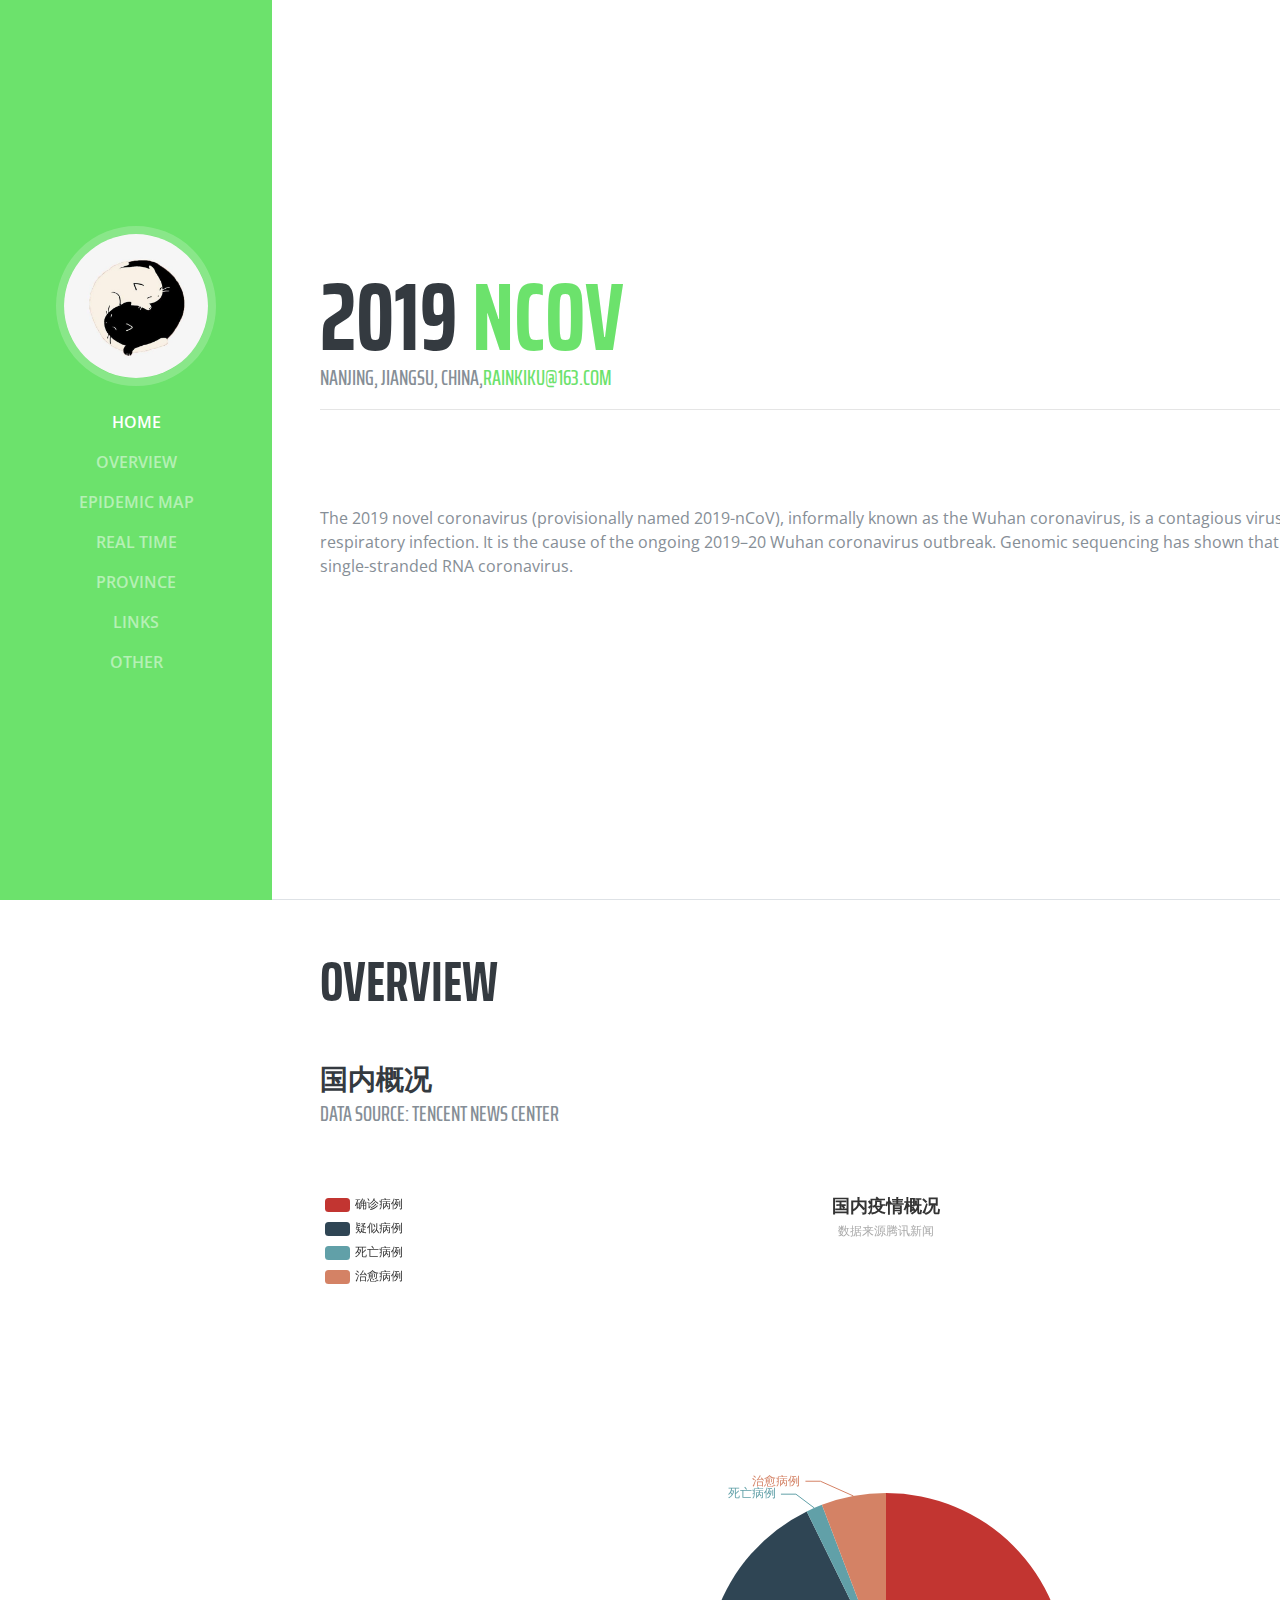
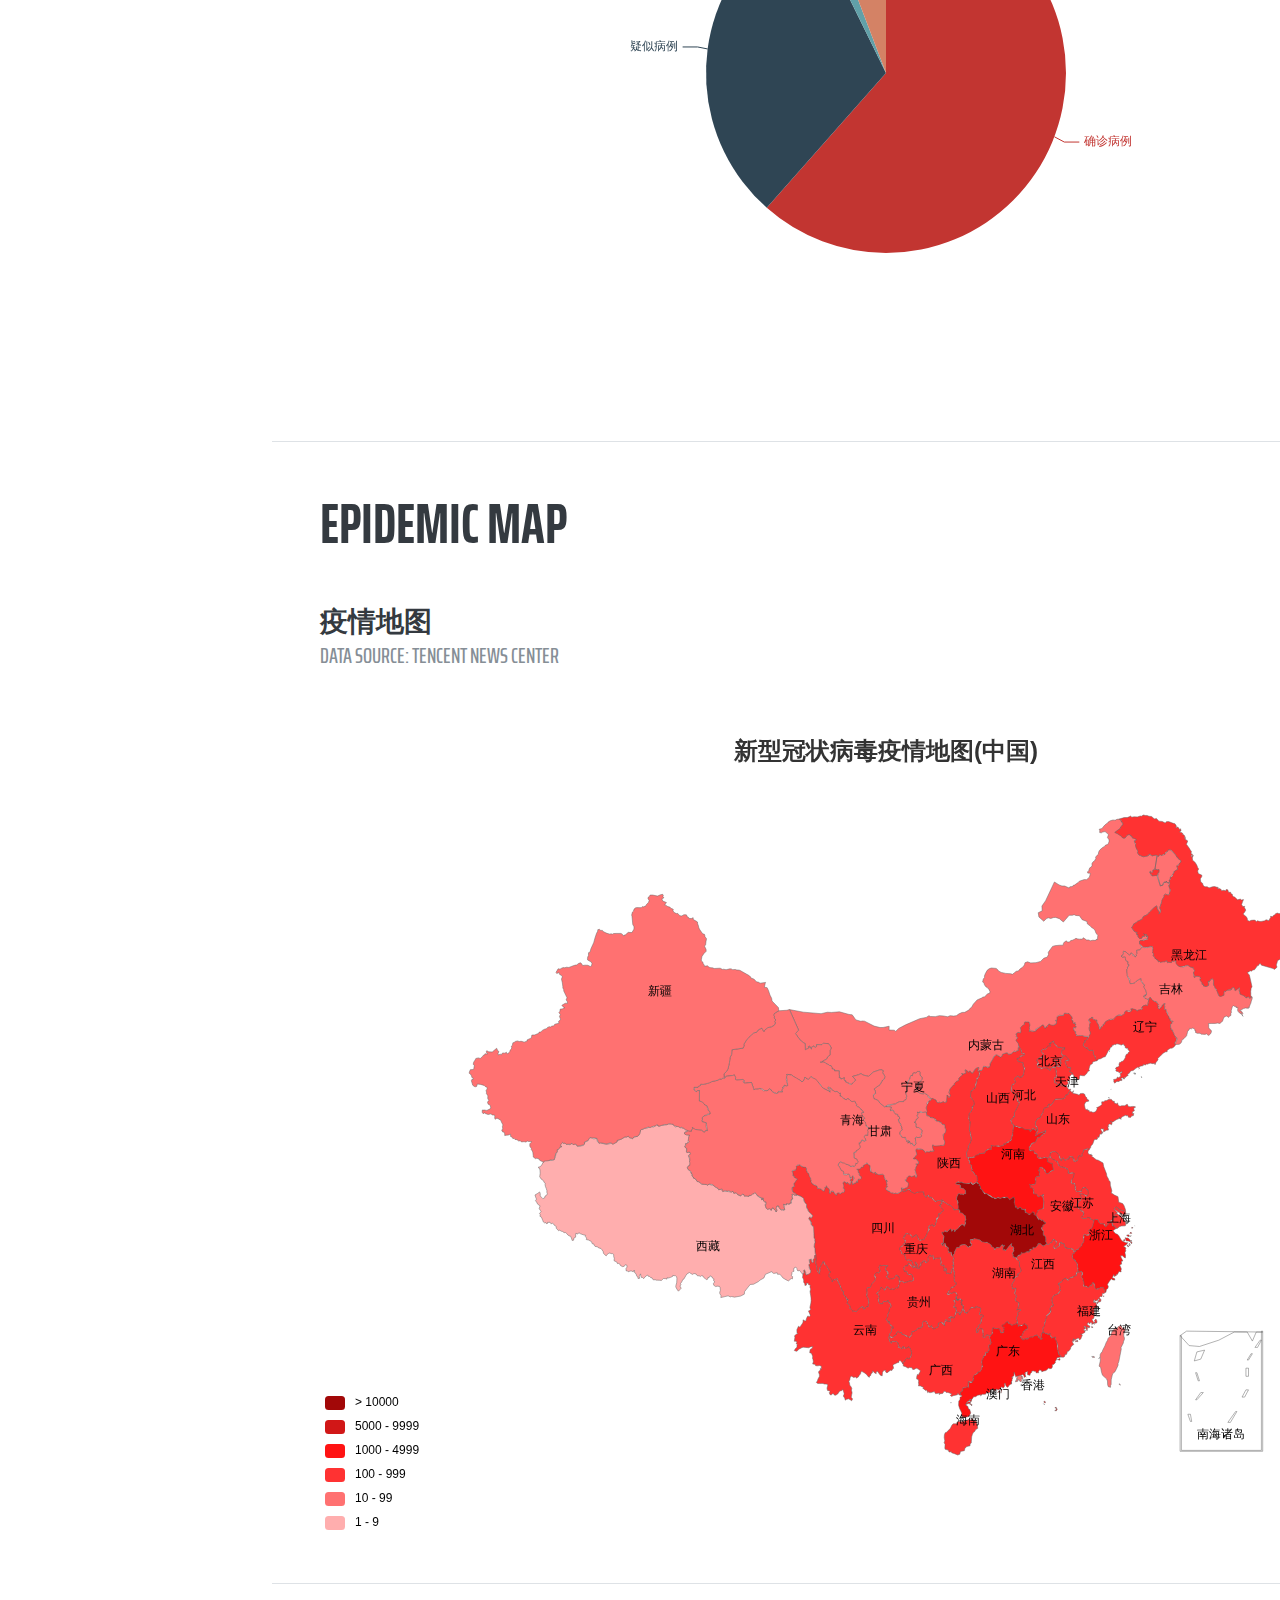
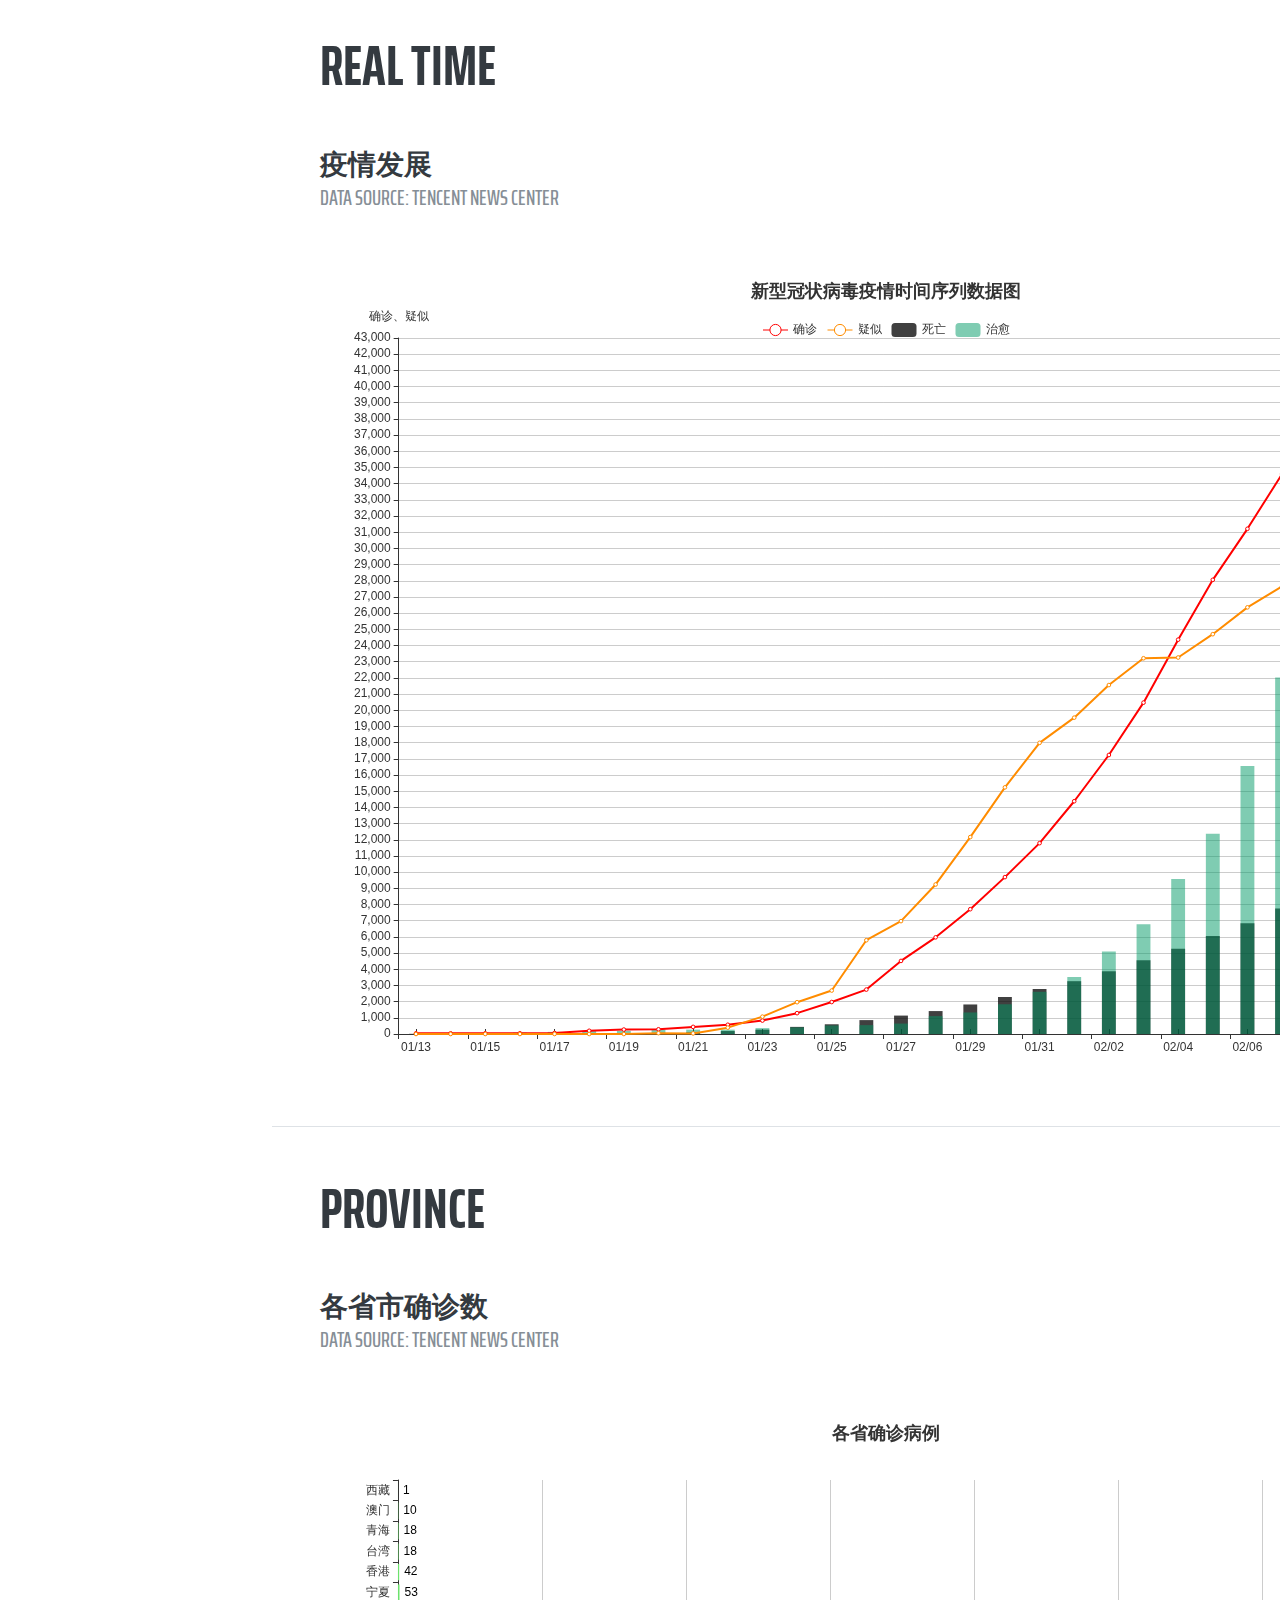
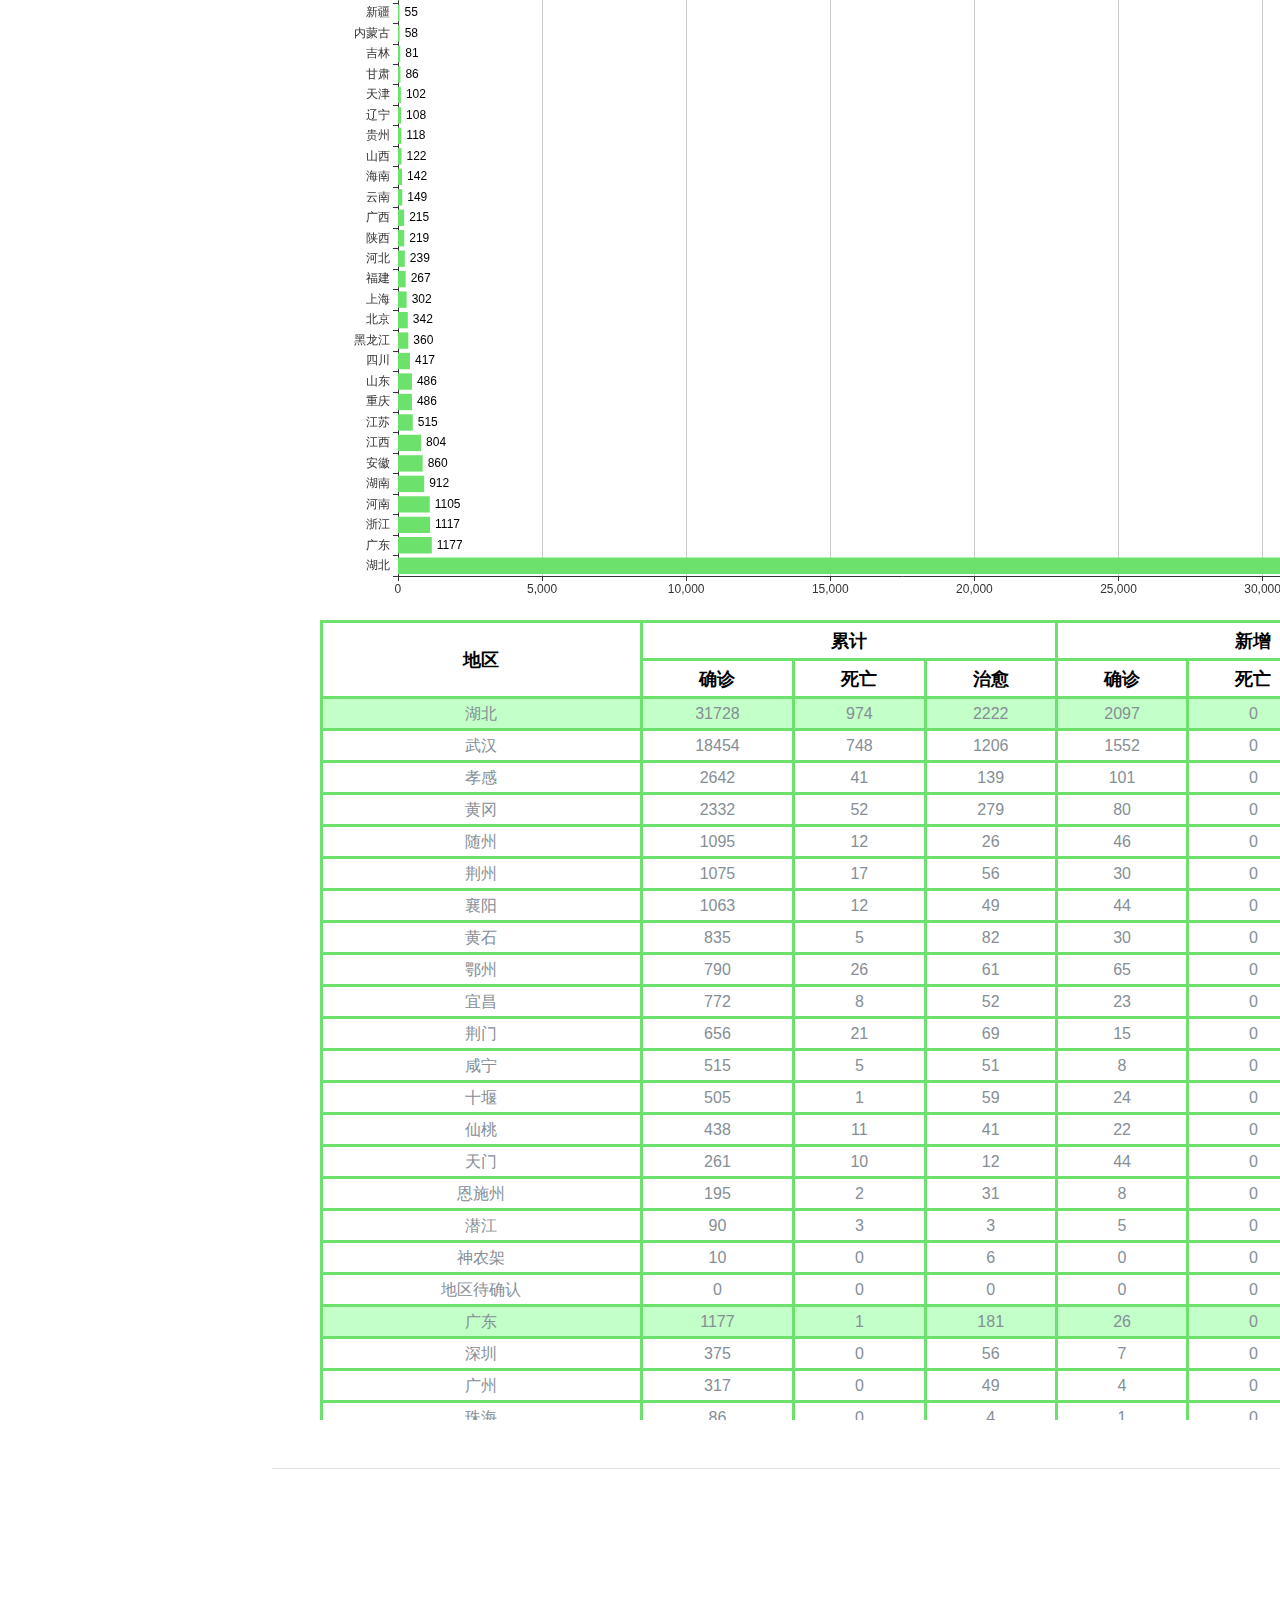
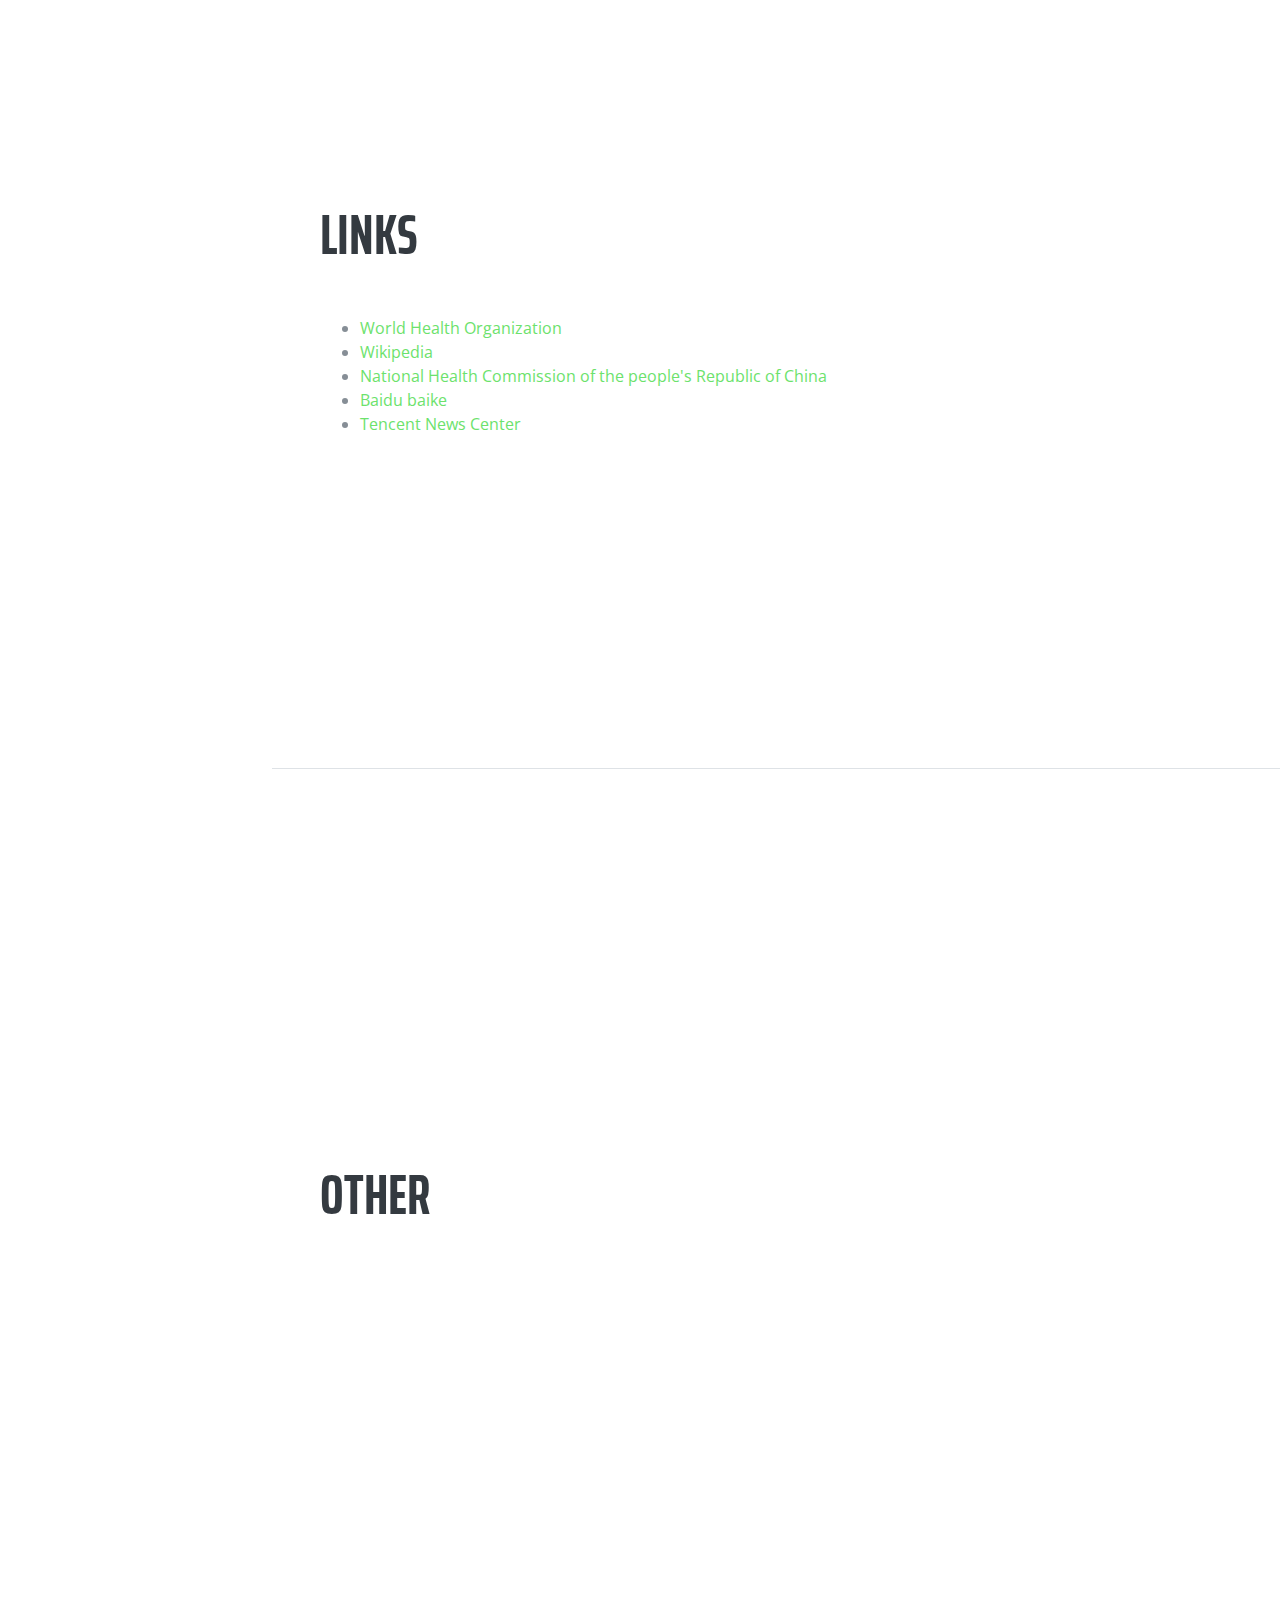
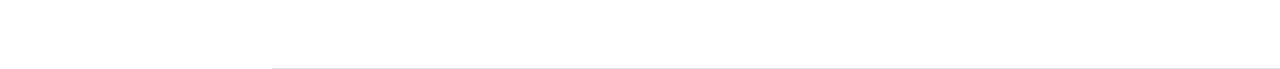
==== commit 404cd216: "updata202002111220" ====
--- a/txt/nCov.html
+++ b/txt/nCov.html
@@ -94,7 +94,7 @@
               <div class="subheading mb-3">Data source: Tencent News Center</div>
             </div>
             <div class="resume-date text-md-right">
-              <span class="text-primary">11:56 on Feb 10, 2020</span>
+              <span class="text-primary">12:19 on Feb 11, 2020</span>
             </div>
           </div>
 <!--           <table id="table_1">
@@ -117,7 +117,7 @@
               <div class="subheading mb-3">Data source: Tencent News Center</div>              
             </div>
             <div class="resume-date text-md-right">
-              <span class="text-primary">11:56 on Feb 10, 2020</span>
+              <span class="text-primary">12:19 on Feb 11, 2020</span>
             </div>
           </div>
         </div>
@@ -134,7 +134,7 @@
               <div class="subheading mb-3">Data source: Tencent News Center</div>              
             </div>
             <div class="resume-date text-md-right">
-              <span class="text-primary">11:56 on Feb 10, 2020</span>
+              <span class="text-primary">12:19 on Feb 11, 2020</span>
             </div>
           </div>
         </div>
@@ -150,350 +150,351 @@
               <div class="subheading mb-3">Data source: Tencent News Center</div>              
             </div>
             <div class="resume-date text-md-right">
-              <span class="text-primary">11:56 on Feb 10, 2020</span>
+              <span class="text-primary">12:19 on Feb 11, 2020</span>
             </div>
           </div>
         <div class="mydata" id="main_4"></div>
         <div class="mydata"><table id="table_1">
             <tr>
                 <th rowspan="2">地区</th><th colspan="3">累计</th><th colspan="3">新增<tr><th>确诊</th><th>死亡</th><th>治愈</th><th>确诊</th><th>死亡</th><th>治愈</th>
-    		<tr class="alt"><td>湖北</td><td>29631</td><td>871</td><td>1795</td><td>2618</td><td>0</td><td>0</td></tr>
-		<tr><td>武汉</td><td>16902</td><td>681</td><td>1034</td><td>1921</td><td>0</td><td>0</td></tr>
-		<tr><td>孝感</td><td>2541</td><td>33</td><td>81</td><td>105</td><td>0</td><td>0</td></tr>
-		<tr><td>黄冈</td><td>2252</td><td>45</td><td>187</td><td>115</td><td>0</td><td>0</td></tr>
-		<tr><td>随州</td><td>1049</td><td>10</td><td>23</td><td>65</td><td>0</td><td>0</td></tr>
-		<tr><td>荆州</td><td>1045</td><td>15</td><td>45</td><td>48</td><td>0</td><td>0</td></tr>
-		<tr><td>襄阳</td><td>1019</td><td>9</td><td>42</td><td>57</td><td>0</td><td>0</td></tr>
-		<tr><td>黄石</td><td>805</td><td>3</td><td>67</td><td>52</td><td>0</td><td>0</td></tr>
-		<tr><td>宜昌</td><td>749</td><td>8</td><td>43</td><td>45</td><td>0</td><td>0</td></tr>
-		<tr><td>鄂州</td><td>725</td><td>24</td><td>48</td><td>89</td><td>0</td><td>0</td></tr>
-		<tr><td>荆门</td><td>641</td><td>20</td><td>63</td><td>12</td><td>0</td><td>0</td></tr>
-		<tr><td>咸宁</td><td>507</td><td>4</td><td>44</td><td>14</td><td>0</td><td>0</td></tr>
-		<tr><td>十堰</td><td>481</td><td>0</td><td>46</td><td>14</td><td>0</td><td>0</td></tr>
-		<tr><td>仙桃</td><td>416</td><td>7</td><td>16</td><td>37</td><td>0</td><td>0</td></tr>
-		<tr><td>天门</td><td>217</td><td>10</td><td>19</td><td>20</td><td>0</td><td>0</td></tr>
-		<tr><td>恩施州</td><td>187</td><td>0</td><td>24</td><td>21</td><td>0</td><td>0</td></tr>
-		<tr><td>潜江</td><td>85</td><td>2</td><td>3</td><td>3</td><td>0</td><td>0</td></tr>
-		<tr><td>神农架</td><td>10</td><td>0</td><td>10</td><td>0</td><td>0</td><td>0</td></tr>
+    		<tr class="alt"><td>湖北</td><td>31728</td><td>974</td><td>2222</td><td>2097</td><td>0</td><td>0</td></tr>
+		<tr><td>武汉</td><td>18454</td><td>748</td><td>1206</td><td>1552</td><td>0</td><td>0</td></tr>
+		<tr><td>孝感</td><td>2642</td><td>41</td><td>139</td><td>101</td><td>0</td><td>0</td></tr>
+		<tr><td>黄冈</td><td>2332</td><td>52</td><td>279</td><td>80</td><td>0</td><td>0</td></tr>
+		<tr><td>随州</td><td>1095</td><td>12</td><td>26</td><td>46</td><td>0</td><td>0</td></tr>
+		<tr><td>荆州</td><td>1075</td><td>17</td><td>56</td><td>30</td><td>0</td><td>0</td></tr>
+		<tr><td>襄阳</td><td>1063</td><td>12</td><td>49</td><td>44</td><td>0</td><td>0</td></tr>
+		<tr><td>黄石</td><td>835</td><td>5</td><td>82</td><td>30</td><td>0</td><td>0</td></tr>
+		<tr><td>鄂州</td><td>790</td><td>26</td><td>61</td><td>65</td><td>0</td><td>0</td></tr>
+		<tr><td>宜昌</td><td>772</td><td>8</td><td>52</td><td>23</td><td>0</td><td>0</td></tr>
+		<tr><td>荆门</td><td>656</td><td>21</td><td>69</td><td>15</td><td>0</td><td>0</td></tr>
+		<tr><td>咸宁</td><td>515</td><td>5</td><td>51</td><td>8</td><td>0</td><td>0</td></tr>
+		<tr><td>十堰</td><td>505</td><td>1</td><td>59</td><td>24</td><td>0</td><td>0</td></tr>
+		<tr><td>仙桃</td><td>438</td><td>11</td><td>41</td><td>22</td><td>0</td><td>0</td></tr>
+		<tr><td>天门</td><td>261</td><td>10</td><td>12</td><td>44</td><td>0</td><td>0</td></tr>
+		<tr><td>恩施州</td><td>195</td><td>2</td><td>31</td><td>8</td><td>0</td><td>0</td></tr>
+		<tr><td>潜江</td><td>90</td><td>3</td><td>3</td><td>5</td><td>0</td><td>0</td></tr>
+		<tr><td>神农架</td><td>10</td><td>0</td><td>6</td><td>0</td><td>0</td><td>0</td></tr>
 		<tr><td>地区待确认</td><td>0</td><td>0</td><td>0</td><td>0</td><td>0</td><td>0</td></tr>
-		<tr class="alt"><td>广东</td><td>1151</td><td>1</td><td>148</td><td>31</td><td>0</td><td>0</td></tr>
-		<tr><td>深圳</td><td>368</td><td>0</td><td>46</td><td>4</td><td>0</td><td>0</td></tr>
-		<tr><td>广州</td><td>313</td><td>0</td><td>42</td><td>9</td><td>0</td><td>0</td></tr>
-		<tr><td>珠海</td><td>85</td><td>0</td><td>4</td><td>2</td><td>0</td><td>0</td></tr>
-		<tr><td>佛山</td><td>68</td><td>0</td><td>4</td><td>3</td><td>0</td><td>0</td></tr>
-		<tr><td>东莞</td><td>60</td><td>0</td><td>3</td><td>2</td><td>0</td><td>0</td></tr>
-		<tr><td>中山</td><td>56</td><td>0</td><td>14</td><td>5</td><td>0</td><td>0</td></tr>
-		<tr><td>惠州</td><td>50</td><td>0</td><td>1</td><td>3</td><td>0</td><td>0</td></tr>
+		<tr class="alt"><td>广东</td><td>1177</td><td>1</td><td>181</td><td>26</td><td>0</td><td>0</td></tr>
+		<tr><td>深圳</td><td>375</td><td>0</td><td>56</td><td>7</td><td>0</td><td>0</td></tr>
+		<tr><td>广州</td><td>317</td><td>0</td><td>49</td><td>4</td><td>0</td><td>0</td></tr>
+		<tr><td>珠海</td><td>86</td><td>0</td><td>4</td><td>1</td><td>0</td><td>0</td></tr>
+		<tr><td>佛山</td><td>70</td><td>0</td><td>4</td><td>2</td><td>0</td><td>0</td></tr>
+		<tr><td>东莞</td><td>62</td><td>0</td><td>3</td><td>2</td><td>0</td><td>0</td></tr>
+		<tr><td>中山</td><td>58</td><td>0</td><td>16</td><td>2</td><td>0</td><td>0</td></tr>
+		<tr><td>惠州</td><td>53</td><td>0</td><td>4</td><td>3</td><td>0</td><td>0</td></tr>
 		<tr><td>汕头</td><td>25</td><td>0</td><td>6</td><td>0</td><td>0</td><td>0</td></tr>
-		<tr><td>湛江</td><td>21</td><td>0</td><td>6</td><td>0</td><td>0</td><td>0</td></tr>
-		<tr><td>江门</td><td>19</td><td>0</td><td>1</td><td>2</td><td>0</td><td>0</td></tr>
-		<tr><td>肇庆</td><td>14</td><td>1</td><td>3</td><td>0</td><td>0</td><td>0</td></tr>
+		<tr><td>湛江</td><td>21</td><td>0</td><td>7</td><td>0</td><td>0</td><td>0</td></tr>
+		<tr><td>江门</td><td>20</td><td>0</td><td>2</td><td>1</td><td>0</td><td>0</td></tr>
+		<tr><td>肇庆</td><td>15</td><td>1</td><td>4</td><td>1</td><td>0</td><td>0</td></tr>
 		<tr><td>梅州</td><td>13</td><td>0</td><td>4</td><td>0</td><td>0</td><td>0</td></tr>
 		<tr><td>阳江</td><td>13</td><td>0</td><td>1</td><td>0</td><td>0</td><td>0</td></tr>
-		<tr><td>茂名</td><td>10</td><td>0</td><td>1</td><td>1</td><td>0</td><td>0</td></tr>
+		<tr><td>茂名</td><td>11</td><td>0</td><td>1</td><td>1</td><td>0</td><td>0</td></tr>
 		<tr><td>清远</td><td>10</td><td>0</td><td>5</td><td>0</td><td>0</td><td>0</td></tr>
-		<tr><td>揭阳</td><td>7</td><td>0</td><td>1</td><td>0</td><td>0</td><td>0</td></tr>
-		<tr><td>韶关</td><td>6</td><td>0</td><td>3</td><td>0</td><td>0</td><td>0</td></tr>
+		<tr><td>揭阳</td><td>8</td><td>0</td><td>1</td><td>1</td><td>0</td><td>0</td></tr>
+		<tr><td>韶关</td><td>7</td><td>0</td><td>3</td><td>1</td><td>0</td><td>0</td></tr>
+		<tr><td>汕尾</td><td>5</td><td>0</td><td>1</td><td>0</td><td>0</td><td>0</td></tr>
 		<tr><td>潮州</td><td>5</td><td>0</td><td>0</td><td>0</td><td>0</td><td>0</td></tr>
-		<tr><td>汕尾</td><td>5</td><td>0</td><td>1</td><td>0</td><td>0</td><td>0</td></tr>
 		<tr><td>河源</td><td>3</td><td>0</td><td>1</td><td>0</td><td>0</td><td>0</td></tr>
-		<tr><td>地区待确认</td><td>0</td><td>0</td><td>1</td><td>0</td><td>0</td><td>0</td></tr>
-		<tr class="alt"><td>浙江</td><td>1092</td><td>0</td><td>205</td><td>29</td><td>0</td><td>0</td></tr>
-		<tr><td>温州</td><td>464</td><td>0</td><td>78</td><td>16</td><td>0</td><td>0</td></tr>
-		<tr><td>杭州</td><td>155</td><td>0</td><td>41</td><td>2</td><td>0</td><td>0</td></tr>
-		<tr><td>宁波</td><td>149</td><td>0</td><td>15</td><td>3</td><td>0</td><td>0</td></tr>
-		<tr><td>台州</td><td>141</td><td>0</td><td>27</td><td>3</td><td>0</td><td>0</td></tr>
-		<tr><td>金华</td><td>53</td><td>0</td><td>15</td><td>0</td><td>0</td><td>0</td></tr>
-		<tr><td>绍兴</td><td>41</td><td>0</td><td>8</td><td>3</td><td>0</td><td>0</td></tr>
-		<tr><td>嘉兴</td><td>40</td><td>0</td><td>3</td><td>2</td><td>0</td><td>0</td></tr>
+		<tr><td>地区待确认</td><td>0</td><td>0</td><td>9</td><td>0</td><td>0</td><td>0</td></tr>
+		<tr class="alt"><td>浙江</td><td>1117</td><td>0</td><td>250</td><td>25</td><td>0</td><td>0</td></tr>
+		<tr><td>温州</td><td>474</td><td>0</td><td>99</td><td>10</td><td>0</td><td>0</td></tr>
+		<tr><td>杭州</td><td>157</td><td>0</td><td>47</td><td>2</td><td>0</td><td>0</td></tr>
+		<tr><td>宁波</td><td>151</td><td>0</td><td>18</td><td>2</td><td>0</td><td>0</td></tr>
+		<tr><td>台州</td><td>143</td><td>0</td><td>35</td><td>2</td><td>0</td><td>0</td></tr>
+		<tr><td>金华</td><td>53</td><td>0</td><td>16</td><td>0</td><td>0</td><td>0</td></tr>
+		<tr><td>绍兴</td><td>41</td><td>0</td><td>12</td><td>0</td><td>0</td><td>0</td></tr>
+		<tr><td>嘉兴</td><td>40</td><td>0</td><td>5</td><td>0</td><td>0</td><td>0</td></tr>
+		<tr><td>衢州</td><td>21</td><td>0</td><td>5</td><td>6</td><td>0</td><td>0</td></tr>
 		<tr><td>丽水</td><td>17</td><td>0</td><td>5</td><td>0</td><td>0</td><td>0</td></tr>
-		<tr><td>衢州</td><td>15</td><td>0</td><td>5</td><td>0</td><td>0</td><td>0</td></tr>
+		<tr><td>舟山</td><td>10</td><td>0</td><td>5</td><td>3</td><td>0</td><td>0</td></tr>
 		<tr><td>湖州</td><td>10</td><td>0</td><td>3</td><td>0</td><td>0</td><td>0</td></tr>
-		<tr><td>舟山</td><td>7</td><td>0</td><td>5</td><td>0</td><td>0</td><td>0</td></tr>
-		<tr class="alt"><td>河南</td><td>1073</td><td>6</td><td>169</td><td>40</td><td>0</td><td>0</td></tr>
-		<tr><td>信阳</td><td>220</td><td>0</td><td>28</td><td>15</td><td>0</td><td>0</td></tr>
-		<tr><td>南阳</td><td>134</td><td>2</td><td>28</td><td>1</td><td>0</td><td>0</td></tr>
-		<tr><td>郑州</td><td>130</td><td>0</td><td>33</td><td>4</td><td>0</td><td>0</td></tr>
-		<tr><td>驻马店</td><td>123</td><td>0</td><td>14</td><td>7</td><td>0</td><td>0</td></tr>
-		<tr><td>商丘</td><td>83</td><td>0</td><td>9</td><td>1</td><td>0</td><td>0</td></tr>
-		<tr><td>周口</td><td>65</td><td>0</td><td>11</td><td>3</td><td>0</td><td>0</td></tr>
-		<tr><td>平顶山</td><td>52</td><td>1</td><td>12</td><td>2</td><td>0</td><td>0</td></tr>
-		<tr><td>新乡</td><td>46</td><td>1</td><td>6</td><td>2</td><td>0</td><td>0</td></tr>
-		<tr><td>安阳</td><td>45</td><td>0</td><td>3</td><td>1</td><td>0</td><td>0</td></tr>
-		<tr><td>许昌</td><td>31</td><td>0</td><td>2</td><td>0</td><td>0</td><td>0</td></tr>
-		<tr><td>漯河</td><td>30</td><td>0</td><td>5</td><td>0</td><td>0</td><td>0</td></tr>
-		<tr><td>洛阳</td><td>27</td><td>0</td><td>2</td><td>2</td><td>0</td><td>0</td></tr>
-		<tr><td>焦作</td><td>25</td><td>1</td><td>1</td><td>1</td><td>0</td><td>0</td></tr>
-		<tr><td>开封</td><td>24</td><td>0</td><td>1</td><td>0</td><td>0</td><td>0</td></tr>
-		<tr><td>鹤壁</td><td>17</td><td>0</td><td>0</td><td>0</td><td>0</td><td>0</td></tr>
-		<tr><td>濮阳</td><td>10</td><td>0</td><td>0</td><td>1</td><td>0</td><td>0</td></tr>
+		<tr class="alt"><td>河南</td><td>1105</td><td>7</td><td>198</td><td>32</td><td>0</td><td>0</td></tr>
+		<tr><td>信阳</td><td>228</td><td>0</td><td>28</td><td>8</td><td>0</td><td>0</td></tr>
+		<tr><td>南阳</td><td>136</td><td>2</td><td>28</td><td>2</td><td>0</td><td>0</td></tr>
+		<tr><td>郑州</td><td>132</td><td>0</td><td>36</td><td>2</td><td>0</td><td>0</td></tr>
+		<tr><td>驻马店</td><td>126</td><td>0</td><td>25</td><td>3</td><td>0</td><td>0</td></tr>
+		<tr><td>商丘</td><td>86</td><td>0</td><td>9</td><td>3</td><td>0</td><td>0</td></tr>
+		<tr><td>周口</td><td>65</td><td>0</td><td>16</td><td>0</td><td>0</td><td>0</td></tr>
+		<tr><td>平顶山</td><td>54</td><td>1</td><td>13</td><td>2</td><td>0</td><td>0</td></tr>
+		<tr><td>新乡</td><td>48</td><td>1</td><td>6</td><td>2</td><td>0</td><td>0</td></tr>
+		<tr><td>安阳</td><td>46</td><td>0</td><td>10</td><td>1</td><td>0</td><td>0</td></tr>
+		<tr><td>许昌</td><td>32</td><td>0</td><td>2</td><td>1</td><td>0</td><td>0</td></tr>
+		<tr><td>漯河</td><td>31</td><td>0</td><td>6</td><td>1</td><td>0</td><td>0</td></tr>
+		<tr><td>洛阳</td><td>28</td><td>0</td><td>2</td><td>1</td><td>0</td><td>0</td></tr>
+		<tr><td>焦作</td><td>28</td><td>1</td><td>1</td><td>3</td><td>0</td><td>0</td></tr>
+		<tr><td>开封</td><td>25</td><td>0</td><td>1</td><td>1</td><td>0</td><td>0</td></tr>
+		<tr><td>鹤壁</td><td>18</td><td>0</td><td>3</td><td>1</td><td>0</td><td>0</td></tr>
+		<tr><td>濮阳</td><td>11</td><td>0</td><td>1</td><td>1</td><td>0</td><td>0</td></tr>
 		<tr><td>三门峡</td><td>7</td><td>0</td><td>3</td><td>0</td><td>0</td><td>0</td></tr>
 		<tr><td>济源示范区</td><td>4</td><td>0</td><td>0</td><td>0</td><td>0</td><td>0</td></tr>
-		<tr><td>地区待确认</td><td>0</td><td>1</td><td>11</td><td>0</td><td>0</td><td>0</td></tr>
-		<tr class="alt"><td>湖南</td><td>879</td><td>1</td><td>193</td><td>41</td><td>0</td><td>0</td></tr>
-		<tr><td>长沙</td><td>213</td><td>0</td><td>33</td><td>8</td><td>0</td><td>0</td></tr>
-		<tr><td>岳阳</td><td>124</td><td>1</td><td>17</td><td>9</td><td>0</td><td>0</td></tr>
-		<tr><td>邵阳</td><td>89</td><td>0</td><td>21</td><td>2</td><td>0</td><td>0</td></tr>
-		<tr><td>常德</td><td>72</td><td>0</td><td>15</td><td>6</td><td>0</td><td>0</td></tr>
-		<tr><td>娄底</td><td>66</td><td>0</td><td>8</td><td>2</td><td>0</td><td>0</td></tr>
-		<tr><td>株洲</td><td>61</td><td>0</td><td>10</td><td>3</td><td>0</td><td>0</td></tr>
-		<tr><td>益阳</td><td>53</td><td>0</td><td>15</td><td>7</td><td>0</td><td>0</td></tr>
-		<tr><td>衡阳</td><td>45</td><td>0</td><td>14</td><td>0</td><td>0</td><td>0</td></tr>
-		<tr><td>永州</td><td>41</td><td>0</td><td>13</td><td>1</td><td>0</td><td>0</td></tr>
+		<tr><td>地区待确认</td><td>0</td><td>2</td><td>8</td><td>0</td><td>0</td><td>0</td></tr>
+		<tr class="alt"><td>湖南</td><td>912</td><td>1</td><td>213</td><td>33</td><td>0</td><td>0</td></tr>
+		<tr><td>长沙</td><td>219</td><td>0</td><td>39</td><td>6</td><td>0</td><td>0</td></tr>
+		<tr><td>岳阳</td><td>134</td><td>1</td><td>21</td><td>10</td><td>0</td><td>0</td></tr>
+		<tr><td>邵阳</td><td>91</td><td>0</td><td>22</td><td>2</td><td>0</td><td>0</td></tr>
+		<tr><td>常德</td><td>73</td><td>0</td><td>15</td><td>1</td><td>0</td><td>0</td></tr>
+		<tr><td>娄底</td><td>69</td><td>0</td><td>12</td><td>3</td><td>0</td><td>0</td></tr>
+		<tr><td>株洲</td><td>68</td><td>0</td><td>11</td><td>7</td><td>0</td><td>0</td></tr>
+		<tr><td>益阳</td><td>54</td><td>0</td><td>16</td><td>1</td><td>0</td><td>0</td></tr>
+		<tr><td>衡阳</td><td>45</td><td>0</td><td>16</td><td>0</td><td>0</td><td>0</td></tr>
+		<tr><td>永州</td><td>42</td><td>0</td><td>13</td><td>1</td><td>0</td><td>0</td></tr>
 		<tr><td>怀化</td><td>39</td><td>0</td><td>15</td><td>0</td><td>0</td><td>0</td></tr>
-		<tr><td>郴州</td><td>32</td><td>0</td><td>13</td><td>0</td><td>0</td><td>0</td></tr>
-		<tr><td>湘潭</td><td>31</td><td>0</td><td>11</td><td>3</td><td>0</td><td>0</td></tr>
+		<tr><td>郴州</td><td>33</td><td>0</td><td>13</td><td>1</td><td>0</td><td>0</td></tr>
+		<tr><td>湘潭</td><td>32</td><td>0</td><td>11</td><td>1</td><td>0</td><td>0</td></tr>
 		<tr><td>湘西自治州</td><td>8</td><td>0</td><td>6</td><td>0</td><td>0</td><td>0</td></tr>
-		<tr><td>张家界</td><td>5</td><td>0</td><td>2</td><td>0</td><td>0</td><td>0</td></tr>
-		<tr class="alt"><td>安徽</td><td>830</td><td>3</td><td>89</td><td>51</td><td>0</td><td>0</td></tr>
-		<tr><td>合肥</td><td>147</td><td>0</td><td>15</td><td>11</td><td>0</td><td>0</td></tr>
-		<tr><td>蚌埠</td><td>126</td><td>3</td><td>2</td><td>11</td><td>0</td><td>0</td></tr>
-		<tr><td>阜阳</td><td>125</td><td>0</td><td>13</td><td>7</td><td>0</td><td>0</td></tr>
-		<tr><td>亳州</td><td>92</td><td>0</td><td>7</td><td>5</td><td>0</td><td>0</td></tr>
-		<tr><td>安庆</td><td>78</td><td>0</td><td>15</td><td>3</td><td>0</td><td>0</td></tr>
-		<tr><td>六安</td><td>57</td><td>0</td><td>3</td><td>3</td><td>0</td><td>0</td></tr>
-		<tr><td>马鞍山</td><td>31</td><td>0</td><td>2</td><td>0</td><td>0</td><td>0</td></tr>
-		<tr><td>宿州</td><td>31</td><td>0</td><td>4</td><td>3</td><td>0</td><td>0</td></tr>
-		<tr><td>芜湖</td><td>30</td><td>0</td><td>3</td><td>1</td><td>0</td><td>0</td></tr>
-		<tr><td>铜陵</td><td>25</td><td>0</td><td>7</td><td>1</td><td>0</td><td>0</td></tr>
-		<tr><td>淮北</td><td>23</td><td>0</td><td>5</td><td>0</td><td>0</td><td>0</td></tr>
-		<tr><td>淮南</td><td>23</td><td>0</td><td>4</td><td>1</td><td>0</td><td>0</td></tr>
-		<tr><td>池州</td><td>15</td><td>0</td><td>3</td><td>3</td><td>0</td><td>0</td></tr>
-		<tr><td>滁州</td><td>12</td><td>0</td><td>3</td><td>1</td><td>0</td><td>0</td></tr>
+		<tr><td>张家界</td><td>5</td><td>0</td><td>3</td><td>0</td><td>0</td><td>0</td></tr>
+		<tr class="alt"><td>安徽</td><td>860</td><td>4</td><td>108</td><td>30</td><td>0</td><td>0</td></tr>
+		<tr><td>合肥</td><td>150</td><td>1</td><td>22</td><td>3</td><td>0</td><td>0</td></tr>
+		<tr><td>蚌埠</td><td>134</td><td>3</td><td>2</td><td>8</td><td>0</td><td>0</td></tr>
+		<tr><td>阜阳</td><td>132</td><td>0</td><td>17</td><td>7</td><td>0</td><td>0</td></tr>
+		<tr><td>亳州</td><td>92</td><td>0</td><td>7</td><td>0</td><td>0</td><td>0</td></tr>
+		<tr><td>安庆</td><td>80</td><td>0</td><td>15</td><td>2</td><td>0</td><td>0</td></tr>
+		<tr><td>六安</td><td>59</td><td>0</td><td>3</td><td>2</td><td>0</td><td>0</td></tr>
+		<tr><td>宿州</td><td>33</td><td>0</td><td>4</td><td>2</td><td>0</td><td>0</td></tr>
+		<tr><td>马鞍山</td><td>32</td><td>0</td><td>4</td><td>1</td><td>0</td><td>0</td></tr>
+		<tr><td>芜湖</td><td>31</td><td>0</td><td>4</td><td>1</td><td>0</td><td>0</td></tr>
+		<tr><td>铜陵</td><td>27</td><td>0</td><td>7</td><td>2</td><td>0</td><td>0</td></tr>
+		<tr><td>淮南</td><td>24</td><td>0</td><td>6</td><td>1</td><td>0</td><td>0</td></tr>
+		<tr><td>淮北</td><td>24</td><td>0</td><td>5</td><td>1</td><td>0</td><td>0</td></tr>
+		<tr><td>池州</td><td>15</td><td>0</td><td>3</td><td>0</td><td>0</td><td>0</td></tr>
+		<tr><td>滁州</td><td>12</td><td>0</td><td>4</td><td>0</td><td>0</td><td>0</td></tr>
 		<tr><td>黄山</td><td>9</td><td>0</td><td>1</td><td>0</td><td>0</td><td>0</td></tr>
-		<tr><td>宣城</td><td>6</td><td>0</td><td>2</td><td>1</td><td>0</td><td>0</td></tr>
-		<tr class="alt"><td>江西</td><td>771</td><td>1</td><td>102</td><td>32</td><td>0</td><td>0</td></tr>
-		<tr><td>南昌</td><td>189</td><td>0</td><td>35</td><td>11</td><td>0</td><td>0</td></tr>
-		<tr><td>新余</td><td>105</td><td>0</td><td>18</td><td>5</td><td>0</td><td>0</td></tr>
-		<tr><td>上饶</td><td>103</td><td>0</td><td>12</td><td>5</td><td>0</td><td>0</td></tr>
-		<tr><td>九江</td><td>101</td><td>0</td><td>7</td><td>1</td><td>0</td><td>0</td></tr>
-		<tr><td>宜春</td><td>77</td><td>0</td><td>10</td><td>4</td><td>0</td><td>0</td></tr>
-		<tr><td>赣州</td><td>71</td><td>1</td><td>6</td><td>2</td><td>0</td><td>0</td></tr>
-		<tr><td>抚州</td><td>64</td><td>0</td><td>9</td><td>1</td><td>0</td><td>0</td></tr>
-		<tr><td>萍乡</td><td>25</td><td>0</td><td>1</td><td>1</td><td>0</td><td>0</td></tr>
-		<tr><td>吉安</td><td>18</td><td>0</td><td>2</td><td>1</td><td>0</td><td>0</td></tr>
-		<tr><td>鹰潭</td><td>12</td><td>0</td><td>1</td><td>1</td><td>0</td><td>0</td></tr>
+		<tr><td>宣城</td><td>6</td><td>0</td><td>4</td><td>0</td><td>0</td><td>0</td></tr>
+		<tr class="alt"><td>江西</td><td>804</td><td>1</td><td>127</td><td>32</td><td>0</td><td>0</td></tr>
+		<tr><td>南昌</td><td>195</td><td>0</td><td>46</td><td>6</td><td>0</td><td>0</td></tr>
+		<tr><td>上饶</td><td>111</td><td>0</td><td>13</td><td>7</td><td>0</td><td>0</td></tr>
+		<tr><td>新余</td><td>110</td><td>0</td><td>22</td><td>5</td><td>0</td><td>0</td></tr>
+		<tr><td>九江</td><td>101</td><td>0</td><td>13</td><td>0</td><td>0</td><td>0</td></tr>
+		<tr><td>宜春</td><td>83</td><td>0</td><td>10</td><td>6</td><td>0</td><td>0</td></tr>
+		<tr><td>赣州</td><td>72</td><td>1</td><td>7</td><td>1</td><td>0</td><td>0</td></tr>
+		<tr><td>抚州</td><td>67</td><td>0</td><td>9</td><td>3</td><td>0</td><td>0</td></tr>
+		<tr><td>萍乡</td><td>26</td><td>0</td><td>1</td><td>1</td><td>0</td><td>0</td></tr>
+		<tr><td>吉安</td><td>19</td><td>0</td><td>4</td><td>1</td><td>0</td><td>0</td></tr>
+		<tr><td>鹰潭</td><td>14</td><td>0</td><td>1</td><td>2</td><td>0</td><td>0</td></tr>
 		<tr><td>景德镇</td><td>5</td><td>0</td><td>1</td><td>0</td><td>0</td><td>0</td></tr>
 		<tr><td>赣江新区</td><td>1</td><td>0</td><td>0</td><td>0</td><td>0</td><td>0</td></tr>
-		<tr class="alt"><td>江苏</td><td>492</td><td>0</td><td>72</td><td>24</td><td>0</td><td>0</td></tr>
-		<tr><td>南京</td><td>78</td><td>0</td><td>22</td><td>7</td><td>0</td><td>0</td></tr>
-		<tr><td>苏州</td><td>77</td><td>0</td><td>11</td><td>2</td><td>0</td><td>0</td></tr>
-		<tr><td>徐州</td><td>60</td><td>0</td><td>8</td><td>4</td><td>0</td><td>0</td></tr>
-		<tr><td>淮安</td><td>46</td><td>0</td><td>5</td><td>2</td><td>0</td><td>0</td></tr>
-		<tr><td>无锡</td><td>41</td><td>0</td><td>3</td><td>3</td><td>0</td><td>0</td></tr>
-		<tr><td>连云港</td><td>35</td><td>0</td><td>4</td><td>3</td><td>0</td><td>0</td></tr>
-		<tr><td>南通</td><td>33</td><td>0</td><td>2</td><td>1</td><td>0</td><td>0</td></tr>
-		<tr><td>泰州</td><td>31</td><td>0</td><td>5</td><td>1</td><td>0</td><td>0</td></tr>
+		<tr class="alt"><td>江苏</td><td>515</td><td>0</td><td>84</td><td>23</td><td>0</td><td>0</td></tr>
+		<tr><td>南京</td><td>84</td><td>0</td><td>22</td><td>6</td><td>0</td><td>0</td></tr>
+		<tr><td>苏州</td><td>80</td><td>0</td><td>13</td><td>3</td><td>0</td><td>0</td></tr>
+		<tr><td>徐州</td><td>63</td><td>0</td><td>10</td><td>3</td><td>0</td><td>0</td></tr>
+		<tr><td>淮安</td><td>46</td><td>0</td><td>5</td><td>0</td><td>0</td><td>0</td></tr>
+		<tr><td>无锡</td><td>45</td><td>0</td><td>4</td><td>4</td><td>0</td><td>0</td></tr>
+		<tr><td>连云港</td><td>37</td><td>0</td><td>4</td><td>2</td><td>0</td><td>0</td></tr>
+		<tr><td>南通</td><td>35</td><td>0</td><td>5</td><td>2</td><td>0</td><td>0</td></tr>
+		<tr><td>泰州</td><td>34</td><td>0</td><td>5</td><td>3</td><td>0</td><td>0</td></tr>
 		<tr><td>常州</td><td>31</td><td>0</td><td>6</td><td>0</td><td>0</td><td>0</td></tr>
-		<tr><td>盐城</td><td>18</td><td>0</td><td>3</td><td>1</td><td>0</td><td>0</td></tr>
-		<tr><td>扬州</td><td>18</td><td>0</td><td>2</td><td>0</td><td>0</td><td>0</td></tr>
-		<tr><td>宿迁</td><td>12</td><td>0</td><td>0</td><td>0</td><td>0</td><td>0</td></tr>
+		<tr><td>扬州</td><td>18</td><td>0</td><td>3</td><td>0</td><td>0</td><td>0</td></tr>
+		<tr><td>盐城</td><td>18</td><td>0</td><td>3</td><td>0</td><td>0</td><td>0</td></tr>
+		<tr><td>宿迁</td><td>12</td><td>0</td><td>3</td><td>0</td><td>0</td><td>0</td></tr>
 		<tr><td>镇江</td><td>12</td><td>0</td><td>1</td><td>0</td><td>0</td><td>0</td></tr>
-		<tr class="alt"><td>重庆</td><td>468</td><td>2</td><td>51</td><td>22</td><td>0</td><td>0</td></tr>
-		<tr><td>万州区</td><td>97</td><td>1</td><td>8</td><td>13</td><td>0</td><td>0</td></tr>
-		<tr><td>江北区</td><td>24</td><td>0</td><td>1</td><td>1</td><td>0</td><td>0</td></tr>
-		<tr><td>九龙坡区</td><td>20</td><td>1</td><td>1</td><td>1</td><td>0</td><td>0</td></tr>
-		<tr><td>垫江县</td><td>20</td><td>0</td><td>1</td><td>1</td><td>0</td><td>0</td></tr>
-		<tr><td>云阳县</td><td>20</td><td>0</td><td>9</td><td>0</td><td>0</td><td>0</td></tr>
+		<tr class="alt"><td>重庆</td><td>486</td><td>2</td><td>66</td><td>18</td><td>0</td><td>0</td></tr>
+		<tr><td>万州区</td><td>98</td><td>1</td><td>11</td><td>1</td><td>0</td><td>0</td></tr>
+		<tr><td>江北区</td><td>25</td><td>0</td><td>1</td><td>1</td><td>0</td><td>0</td></tr>
+		<tr><td>云阳县</td><td>21</td><td>0</td><td>10</td><td>1</td><td>0</td><td>0</td></tr>
 		<tr><td>渝中区</td><td>20</td><td>0</td><td>1</td><td>0</td><td>0</td><td>0</td></tr>
-		<tr><td>开州区</td><td>18</td><td>0</td><td>5</td><td>0</td><td>0</td><td>0</td></tr>
-		<tr><td>忠县</td><td>18</td><td>0</td><td>3</td><td>2</td><td>0</td><td>0</td></tr>
-		<tr><td>合川区</td><td>18</td><td>0</td><td>2</td><td>1</td><td>0</td><td>0</td></tr>
+		<tr><td>九龙坡区</td><td>20</td><td>1</td><td>1</td><td>0</td><td>0</td><td>0</td></tr>
+		<tr><td>垫江县</td><td>20</td><td>0</td><td>1</td><td>0</td><td>0</td><td>0</td></tr>
+		<tr><td>忠县</td><td>19</td><td>0</td><td>6</td><td>1</td><td>0</td><td>0</td></tr>
+		<tr><td>开州区</td><td>18</td><td>0</td><td>6</td><td>0</td><td>0</td><td>0</td></tr>
+		<tr><td>合川区</td><td>18</td><td>0</td><td>3</td><td>0</td><td>0</td><td>0</td></tr>
 		<tr><td>两江新区</td><td>16</td><td>0</td><td>0</td><td>0</td><td>0</td><td>0</td></tr>
-		<tr><td>长寿区</td><td>15</td><td>0</td><td>3</td><td>0</td><td>0</td><td>0</td></tr>
+		<tr><td>长寿区</td><td>16</td><td>0</td><td>3</td><td>1</td><td>0</td><td>0</td></tr>
+		<tr><td>渝北区</td><td>15</td><td>0</td><td>2</td><td>2</td><td>0</td><td>0</td></tr>
 		<tr><td>綦江区</td><td>15</td><td>0</td><td>0</td><td>0</td><td>0</td><td>0</td></tr>
+		<tr><td>石柱县</td><td>14</td><td>0</td><td>2</td><td>2</td><td>0</td><td>0</td></tr>
 		<tr><td>奉节县</td><td>14</td><td>0</td><td>1</td><td>0</td><td>0</td><td>0</td></tr>
-		<tr><td>渝北区</td><td>13</td><td>0</td><td>2</td><td>1</td><td>0</td><td>0</td></tr>
-		<tr><td>潼南区</td><td>13</td><td>0</td><td>0</td><td>0</td><td>0</td><td>0</td></tr>
-		<tr><td>石柱县</td><td>12</td><td>0</td><td>0</td><td>0</td><td>0</td><td>0</td></tr>
+		<tr><td>潼南区</td><td>14</td><td>0</td><td>0</td><td>1</td><td>0</td><td>0</td></tr>
+		<tr><td>大足区</td><td>14</td><td>0</td><td>1</td><td>3</td><td>0</td><td>0</td></tr>
 		<tr><td>巫溪县</td><td>12</td><td>0</td><td>2</td><td>0</td><td>0</td><td>0</td></tr>
-		<tr><td>大足区</td><td>11</td><td>0</td><td>0</td><td>1</td><td>0</td><td>0</td></tr>
-		<tr><td>丰都县</td><td>9</td><td>0</td><td>1</td><td>0</td><td>0</td><td>0</td></tr>
-		<tr><td>巫山县</td><td>9</td><td>0</td><td>4</td><td>1</td><td>0</td><td>0</td></tr>
+		<tr><td>巫山县</td><td>10</td><td>0</td><td>4</td><td>1</td><td>0</td><td>0</td></tr>
+		<tr><td>丰都县</td><td>10</td><td>0</td><td>1</td><td>1</td><td>0</td><td>0</td></tr>
+		<tr><td>南岸区</td><td>9</td><td>0</td><td>0</td><td>1</td><td>0</td><td>0</td></tr>
 		<tr><td>铜梁区</td><td>8</td><td>0</td><td>0</td><td>0</td><td>0</td><td>0</td></tr>
-		<tr><td>南岸区</td><td>8</td><td>0</td><td>0</td><td>0</td><td>0</td><td>0</td></tr>
 		<tr><td>荣昌区</td><td>8</td><td>0</td><td>0</td><td>0</td><td>0</td><td>0</td></tr>
-		<tr><td>璧山区</td><td>8</td><td>0</td><td>0</td><td>0</td><td>0</td><td>0</td></tr>
+		<tr><td>璧山区</td><td>8</td><td>0</td><td>1</td><td>0</td><td>0</td><td>0</td></tr>
 		<tr><td>大渡口区</td><td>7</td><td>0</td><td>1</td><td>0</td><td>0</td><td>0</td></tr>
 		<tr><td>永川区</td><td>5</td><td>0</td><td>1</td><td>0</td><td>0</td><td>0</td></tr>
+		<tr><td>巴南区</td><td>5</td><td>0</td><td>1</td><td>2</td><td>0</td><td>0</td></tr>
+		<tr><td>高新区</td><td>4</td><td>0</td><td>0</td><td>0</td><td>0</td><td>0</td></tr>
 		<tr><td>江津区</td><td>4</td><td>0</td><td>1</td><td>0</td><td>0</td><td>0</td></tr>
 		<tr><td>梁平区</td><td>4</td><td>0</td><td>1</td><td>0</td><td>0</td><td>0</td></tr>
-		<tr><td>高新区</td><td>4</td><td>0</td><td>0</td><td>0</td><td>0</td><td>0</td></tr>
 		<tr><td>涪陵区</td><td>3</td><td>0</td><td>0</td><td>0</td><td>0</td><td>0</td></tr>
-		<tr><td>巴南区</td><td>3</td><td>0</td><td>1</td><td>0</td><td>0</td><td>0</td></tr>
-		<tr><td>城口县</td><td>2</td><td>0</td><td>1</td><td>0</td><td>0</td><td>0</td></tr>
-		<tr><td>黔江区</td><td>2</td><td>0</td><td>0</td><td>0</td><td>0</td><td>0</td></tr>
+		<tr><td>黔江区</td><td>2</td><td>0</td><td>2</td><td>0</td><td>0</td><td>0</td></tr>
 		<tr><td>彭水县</td><td>2</td><td>0</td><td>0</td><td>0</td><td>0</td><td>0</td></tr>
 		<tr><td>沙坪坝区</td><td>2</td><td>0</td><td>0</td><td>0</td><td>0</td><td>0</td></tr>
+		<tr><td>城口县</td><td>2</td><td>0</td><td>1</td><td>0</td><td>0</td><td>0</td></tr>
+		<tr><td>酉阳县</td><td>1</td><td>0</td><td>0</td><td>0</td><td>0</td><td>0</td></tr>
 		<tr><td>万盛经开区</td><td>1</td><td>0</td><td>0</td><td>0</td><td>0</td><td>0</td></tr>
-		<tr><td>酉阳县</td><td>1</td><td>0</td><td>0</td><td>0</td><td>0</td><td>0</td></tr>
 		<tr><td>武隆区</td><td>1</td><td>0</td><td>0</td><td>0</td><td>0</td><td>0</td></tr>
 		<tr><td>秀山县</td><td>1</td><td>0</td><td>1</td><td>0</td><td>0</td><td>0</td></tr>
-		<tr class="alt"><td>山东</td><td>459</td><td>1</td><td>63</td><td>24</td><td>0</td><td>0</td></tr>
-		<tr><td>青岛</td><td>52</td><td>1</td><td>10</td><td>5</td><td>0</td><td>0</td></tr>
-		<tr><td>济南</td><td>44</td><td>0</td><td>7</td><td>2</td><td>0</td><td>0</td></tr>
-		<tr><td>临沂</td><td>42</td><td>0</td><td>6</td><td>2</td><td>0</td><td>0</td></tr>
-		<tr><td>济宁</td><td>39</td><td>0</td><td>8</td><td>0</td><td>0</td><td>0</td></tr>
-		<tr><td>烟台</td><td>39</td><td>0</td><td>3</td><td>3</td><td>0</td><td>0</td></tr>
-		<tr><td>潍坊</td><td>37</td><td>0</td><td>1</td><td>3</td><td>0</td><td>0</td></tr>
-		<tr><td>威海</td><td>35</td><td>0</td><td>8</td><td>1</td><td>0</td><td>0</td></tr>
-		<tr><td>聊城</td><td>34</td><td>0</td><td>2</td><td>1</td><td>0</td><td>0</td></tr>
-		<tr><td>德州</td><td>32</td><td>0</td><td>4</td><td>2</td><td>0</td><td>0</td></tr>
-		<tr><td>泰安</td><td>26</td><td>0</td><td>1</td><td>3</td><td>0</td><td>0</td></tr>
-		<tr><td>枣庄</td><td>21</td><td>0</td><td>1</td><td>0</td><td>0</td><td>0</td></tr>
-		<tr><td>淄博</td><td>16</td><td>0</td><td>1</td><td>0</td><td>0</td><td>0</td></tr>
-		<tr><td>菏泽</td><td>16</td><td>0</td><td>5</td><td>2</td><td>0</td><td>0</td></tr>
+		<tr class="alt"><td>山东</td><td>486</td><td>1</td><td>71</td><td>27</td><td>0</td><td>0</td></tr>
+		<tr><td>青岛</td><td>53</td><td>1</td><td>11</td><td>1</td><td>0</td><td>0</td></tr>
+		<tr><td>济南</td><td>46</td><td>0</td><td>7</td><td>2</td><td>0</td><td>0</td></tr>
+		<tr><td>临沂</td><td>44</td><td>0</td><td>9</td><td>2</td><td>0</td><td>0</td></tr>
+		<tr><td>烟台</td><td>41</td><td>0</td><td>3</td><td>2</td><td>0</td><td>0</td></tr>
+		<tr><td>济宁</td><td>41</td><td>0</td><td>8</td><td>2</td><td>0</td><td>0</td></tr>
+		<tr><td>潍坊</td><td>38</td><td>0</td><td>1</td><td>1</td><td>0</td><td>0</td></tr>
+		<tr><td>聊城</td><td>37</td><td>0</td><td>2</td><td>3</td><td>0</td><td>0</td></tr>
+		<tr><td>威海</td><td>37</td><td>0</td><td>8</td><td>2</td><td>0</td><td>0</td></tr>
+		<tr><td>泰安</td><td>32</td><td>0</td><td>1</td><td>6</td><td>0</td><td>0</td></tr>
+		<tr><td>德州</td><td>32</td><td>0</td><td>6</td><td>0</td><td>0</td><td>0</td></tr>
+		<tr><td>枣庄</td><td>23</td><td>0</td><td>1</td><td>2</td><td>0</td><td>0</td></tr>
+		<tr><td>淄博</td><td>19</td><td>0</td><td>1</td><td>3</td><td>0</td><td>0</td></tr>
+		<tr><td>菏泽</td><td>17</td><td>0</td><td>6</td><td>1</td><td>0</td><td>0</td></tr>
 		<tr><td>日照</td><td>15</td><td>0</td><td>2</td><td>0</td><td>0</td><td>0</td></tr>
-		<tr><td>滨州</td><td>11</td><td>0</td><td>4</td><td>0</td><td>0</td><td>0</td></tr>
-		<tr class="alt"><td>四川</td><td>405</td><td>1</td><td>76</td><td>19</td><td>0</td><td>0</td></tr>
-		<tr><td>成都</td><td>123</td><td>1</td><td>38</td><td>3</td><td>0</td><td>0</td></tr>
-		<tr><td>南充</td><td>33</td><td>0</td><td>3</td><td>1</td><td>0</td><td>0</td></tr>
-		<tr><td>广安</td><td>28</td><td>0</td><td>3</td><td>0</td><td>0</td><td>0</td></tr>
-		<tr><td>达州</td><td>28</td><td>0</td><td>5</td><td>3</td><td>0</td><td>0</td></tr>
-		<tr><td>甘孜</td><td>23</td><td>0</td><td>0</td><td>6</td><td>0</td><td>0</td></tr>
-		<tr><td>巴中</td><td>22</td><td>0</td><td>1</td><td>1</td><td>0</td><td>0</td></tr>
-		<tr><td>绵阳</td><td>21</td><td>0</td><td>4</td><td>1</td><td>0</td><td>0</td></tr>
-		<tr><td>内江</td><td>17</td><td>0</td><td>2</td><td>0</td><td>0</td><td>0</td></tr>
-		<tr><td>泸州</td><td>17</td><td>0</td><td>2</td><td>1</td><td>0</td><td>0</td></tr>
+		<tr><td>滨州</td><td>11</td><td>0</td><td>5</td><td>0</td><td>0</td><td>0</td></tr>
+		<tr class="alt"><td>四川</td><td>417</td><td>1</td><td>82</td><td>12</td><td>0</td><td>0</td></tr>
+		<tr><td>成都</td><td>124</td><td>1</td><td>41</td><td>1</td><td>0</td><td>0</td></tr>
+		<tr><td>南充</td><td>34</td><td>0</td><td>4</td><td>1</td><td>0</td><td>0</td></tr>
+		<tr><td>达州</td><td>30</td><td>0</td><td>5</td><td>2</td><td>0</td><td>0</td></tr>
+		<tr><td>广安</td><td>30</td><td>0</td><td>3</td><td>2</td><td>0</td><td>0</td></tr>
+		<tr><td>甘孜</td><td>27</td><td>0</td><td>2</td><td>4</td><td>0</td><td>0</td></tr>
+		<tr><td>巴中</td><td>22</td><td>0</td><td>1</td><td>0</td><td>0</td><td>0</td></tr>
+		<tr><td>绵阳</td><td>21</td><td>0</td><td>4</td><td>0</td><td>0</td><td>0</td></tr>
+		<tr><td>泸州</td><td>18</td><td>0</td><td>2</td><td>1</td><td>0</td><td>0</td></tr>
+		<tr><td>内江</td><td>18</td><td>0</td><td>2</td><td>1</td><td>0</td><td>0</td></tr>
 		<tr><td>德阳</td><td>16</td><td>0</td><td>0</td><td>0</td><td>0</td><td>0</td></tr>
 		<tr><td>攀枝花</td><td>13</td><td>0</td><td>5</td><td>0</td><td>0</td><td>0</td></tr>
-		<tr><td>遂宁</td><td>10</td><td>0</td><td>2</td><td>2</td><td>0</td><td>0</td></tr>
-		<tr><td>凉山</td><td>10</td><td>0</td><td>1</td><td>1</td><td>0</td><td>0</td></tr>
+		<tr><td>凉山</td><td>10</td><td>0</td><td>1</td><td>0</td><td>0</td><td>0</td></tr>
+		<tr><td>遂宁</td><td>10</td><td>0</td><td>2</td><td>0</td><td>0</td><td>0</td></tr>
 		<tr><td>宜宾</td><td>9</td><td>0</td><td>3</td><td>0</td><td>0</td><td>0</td></tr>
 		<tr><td>自贡</td><td>9</td><td>0</td><td>2</td><td>0</td><td>0</td><td>0</td></tr>
 		<tr><td>眉山</td><td>7</td><td>0</td><td>1</td><td>0</td><td>0</td><td>0</td></tr>
+		<tr><td>雅安</td><td>6</td><td>0</td><td>2</td><td>0</td><td>0</td><td>0</td></tr>
 		<tr><td>广元</td><td>6</td><td>0</td><td>1</td><td>0</td><td>0</td><td>0</td></tr>
-		<tr><td>雅安</td><td>6</td><td>0</td><td>2</td><td>0</td><td>0</td><td>0</td></tr>
+		<tr><td>资阳</td><td>3</td><td>0</td><td>1</td><td>0</td><td>0</td><td>0</td></tr>
 		<tr><td>乐山</td><td>3</td><td>0</td><td>0</td><td>0</td><td>0</td><td>0</td></tr>
-		<tr><td>资阳</td><td>3</td><td>0</td><td>1</td><td>0</td><td>0</td><td>0</td></tr>
 		<tr><td>阿坝</td><td>1</td><td>0</td><td>0</td><td>0</td><td>0</td><td>0</td></tr>
-		<tr class="alt"><td>北京</td><td>337</td><td>2</td><td>44</td><td>11</td><td>0</td><td>0</td></tr>
-		<tr><td>朝阳</td><td>56</td><td>0</td><td>0</td><td>1</td><td>0</td><td>0</td></tr>
-		<tr><td>海淀</td><td>54</td><td>0</td><td>0</td><td>2</td><td>0</td><td>0</td></tr>
-		<tr><td>西城</td><td>39</td><td>0</td><td>0</td><td>1</td><td>0</td><td>0</td></tr>
-		<tr><td>大兴</td><td>36</td><td>0</td><td>0</td><td>1</td><td>0</td><td>0</td></tr>
-		<tr><td>丰台</td><td>30</td><td>0</td><td>0</td><td>3</td><td>0</td><td>0</td></tr>
-		<tr><td>外地来京</td><td>25</td><td>0</td><td>0</td><td>1</td><td>0</td><td>0</td></tr>
-		<tr><td>昌平</td><td>18</td><td>0</td><td>0</td><td>1</td><td>0</td><td>0</td></tr>
-		<tr><td>通州</td><td>16</td><td>0</td><td>0</td><td>0</td><td>0</td><td>0</td></tr>
+		<tr class="alt"><td>黑龙江</td><td>360</td><td>8</td><td>27</td><td>29</td><td>0</td><td>0</td></tr>
+		<tr><td>哈尔滨</td><td>146</td><td>0</td><td>15</td><td>18</td><td>0</td><td>0</td></tr>
+		<tr><td>绥化</td><td>39</td><td>4</td><td>3</td><td>2</td><td>0</td><td>0</td></tr>
+		<tr><td>鸡西</td><td>38</td><td>0</td><td>1</td><td>4</td><td>0</td><td>0</td></tr>
+		<tr><td>双鸭山</td><td>38</td><td>2</td><td>1</td><td>0</td><td>0</td><td>0</td></tr>
+		<tr><td>齐齐哈尔</td><td>32</td><td>1</td><td>0</td><td>2</td><td>0</td><td>0</td></tr>
+		<tr><td>七台河</td><td>15</td><td>0</td><td>0</td><td>1</td><td>0</td><td>0</td></tr>
+		<tr><td>佳木斯</td><td>15</td><td>0</td><td>5</td><td>1</td><td>0</td><td>0</td></tr>
+		<tr><td>大庆</td><td>14</td><td>1</td><td>0</td><td>1</td><td>0</td><td>0</td></tr>
+		<tr><td>牡丹江</td><td>12</td><td>0</td><td>1</td><td>0</td><td>0</td><td>0</td></tr>
+		<tr><td>鹤岗</td><td>5</td><td>0</td><td>1</td><td>0</td><td>0</td><td>0</td></tr>
+		<tr><td>黑河</td><td>4</td><td>0</td><td>0</td><td>0</td><td>0</td><td>0</td></tr>
+		<tr><td>大兴安岭</td><td>2</td><td>0</td><td>0</td><td>0</td><td>0</td><td>0</td></tr>
+		<tr class="alt"><td>北京</td><td>342</td><td>3</td><td>48</td><td>5</td><td>0</td><td>0</td></tr>
+		<tr><td>海淀</td><td>57</td><td>0</td><td>0</td><td>3</td><td>0</td><td>0</td></tr>
+		<tr><td>朝阳</td><td>56</td><td>0</td><td>0</td><td>0</td><td>0</td><td>0</td></tr>
+		<tr><td>西城</td><td>39</td><td>0</td><td>0</td><td>0</td><td>0</td><td>0</td></tr>
+		<tr><td>大兴</td><td>36</td><td>0</td><td>0</td><td>0</td><td>0</td><td>0</td></tr>
+		<tr><td>丰台</td><td>30</td><td>0</td><td>0</td><td>0</td><td>0</td><td>0</td></tr>
+		<tr><td>外地来京</td><td>25</td><td>0</td><td>0</td><td>0</td><td>0</td><td>0</td></tr>
+		<tr><td>昌平</td><td>19</td><td>0</td><td>0</td><td>1</td><td>0</td><td>0</td></tr>
+		<tr><td>通州</td><td>17</td><td>0</td><td>0</td><td>1</td><td>0</td><td>0</td></tr>
 		<tr><td>房山</td><td>14</td><td>0</td><td>0</td><td>0</td><td>0</td><td>0</td></tr>
 		<tr><td>石景山</td><td>13</td><td>0</td><td>0</td><td>0</td><td>0</td><td>0</td></tr>
 		<tr><td>顺义</td><td>10</td><td>0</td><td>0</td><td>0</td><td>0</td><td>0</td></tr>
 		<tr><td>东城</td><td>9</td><td>0</td><td>0</td><td>0</td><td>0</td><td>0</td></tr>
 		<tr><td>怀柔</td><td>7</td><td>0</td><td>0</td><td>0</td><td>0</td><td>0</td></tr>
-		<tr><td>密云</td><td>6</td><td>0</td><td>0</td><td>1</td><td>0</td><td>0</td></tr>
+		<tr><td>密云</td><td>6</td><td>0</td><td>0</td><td>0</td><td>0</td><td>0</td></tr>
 		<tr><td>门头沟</td><td>3</td><td>0</td><td>0</td><td>0</td><td>0</td><td>0</td></tr>
 		<tr><td>延庆</td><td>1</td><td>0</td><td>0</td><td>0</td><td>0</td><td>0</td></tr>
-		<tr><td>地区待确认</td><td>0</td><td>2</td><td>44</td><td>0</td><td>0</td><td>0</td></tr>
-		<tr class="alt"><td>黑龙江</td><td>331</td><td>7</td><td>15</td><td>24</td><td>0</td><td>0</td></tr>
-		<tr><td>哈尔滨</td><td>128</td><td>0</td><td>9</td><td>14</td><td>0</td><td>0</td></tr>
-		<tr><td>双鸭山</td><td>38</td><td>2</td><td>1</td><td>0</td><td>0</td><td>0</td></tr>
-		<tr><td>绥化</td><td>37</td><td>3</td><td>1</td><td>2</td><td>0</td><td>0</td></tr>
-		<tr><td>鸡西</td><td>34</td><td>0</td><td>1</td><td>0</td><td>0</td><td>0</td></tr>
-		<tr><td>齐齐哈尔</td><td>30</td><td>1</td><td>0</td><td>3</td><td>0</td><td>0</td></tr>
-		<tr><td>七台河</td><td>14</td><td>0</td><td>0</td><td>1</td><td>0</td><td>0</td></tr>
-		<tr><td>佳木斯</td><td>14</td><td>0</td><td>1</td><td>1</td><td>0</td><td>0</td></tr>
-		<tr><td>大庆</td><td>13</td><td>1</td><td>0</td><td>0</td><td>0</td><td>0</td></tr>
-		<tr><td>牡丹江</td><td>12</td><td>0</td><td>1</td><td>0</td><td>0</td><td>0</td></tr>
-		<tr><td>鹤岗</td><td>5</td><td>0</td><td>1</td><td>1</td><td>0</td><td>0</td></tr>
-		<tr><td>黑河</td><td>4</td><td>0</td><td>0</td><td>2</td><td>0</td><td>0</td></tr>
-		<tr><td>大兴安岭</td><td>2</td><td>0</td><td>0</td><td>0</td><td>0</td><td>0</td></tr>
-		<tr class="alt"><td>上海</td><td>295</td><td>1</td><td>44</td><td>3</td><td>0</td><td>0</td></tr>
-		<tr><td>外地来沪</td><td>97</td><td>0</td><td>21</td><td>0</td><td>0</td><td>0</td></tr>
+		<tr><td>地区待确认</td><td>0</td><td>3</td><td>48</td><td>0</td><td>0</td><td>0</td></tr>
+		<tr class="alt"><td>上海</td><td>302</td><td>1</td><td>52</td><td>7</td><td>0</td><td>0</td></tr>
+		<tr><td>外地来沪</td><td>97</td><td>0</td><td>23</td><td>0</td><td>0</td><td>0</td></tr>
 		<tr><td>浦东</td><td>56</td><td>0</td><td>9</td><td>0</td><td>0</td><td>0</td></tr>
-		<tr><td>宝山</td><td>18</td><td>0</td><td>0</td><td>1</td><td>0</td><td>0</td></tr>
+		<tr><td>宝山</td><td>20</td><td>0</td><td>0</td><td>2</td><td>0</td><td>0</td></tr>
+		<tr><td>闵行</td><td>17</td><td>0</td><td>2</td><td>2</td><td>0</td><td>0</td></tr>
 		<tr><td>静安</td><td>16</td><td>0</td><td>3</td><td>0</td><td>0</td><td>0</td></tr>
 		<tr><td>徐汇</td><td>16</td><td>0</td><td>1</td><td>0</td><td>0</td><td>0</td></tr>
-		<tr><td>闵行</td><td>15</td><td>0</td><td>2</td><td>1</td><td>0</td><td>0</td></tr>
 		<tr><td>松江</td><td>14</td><td>0</td><td>0</td><td>0</td><td>0</td><td>0</td></tr>
-		<tr><td>长宁</td><td>11</td><td>0</td><td>2</td><td>0</td><td>0</td><td>0</td></tr>
+		<tr><td>长宁</td><td>11</td><td>0</td><td>3</td><td>0</td><td>0</td><td>0</td></tr>
 		<tr><td>奉贤</td><td>9</td><td>0</td><td>1</td><td>0</td><td>0</td><td>0</td></tr>
 		<tr><td>普陀</td><td>8</td><td>0</td><td>0</td><td>0</td><td>0</td><td>0</td></tr>
-		<tr><td>虹口</td><td>7</td><td>0</td><td>1</td><td>0</td><td>0</td><td>0</td></tr>
-		<tr><td>杨浦</td><td>7</td><td>0</td><td>0</td><td>0</td><td>0</td><td>0</td></tr>
-		<tr><td>嘉定</td><td>7</td><td>0</td><td>1</td><td>1</td><td>0</td><td>0</td></tr>
+		<tr><td>杨浦</td><td>8</td><td>0</td><td>0</td><td>1</td><td>0</td><td>0</td></tr>
+		<tr><td>嘉定</td><td>8</td><td>0</td><td>1</td><td>1</td><td>0</td><td>0</td></tr>
+		<tr><td>虹口</td><td>7</td><td>0</td><td>2</td><td>0</td><td>0</td><td>0</td></tr>
 		<tr><td>黄浦</td><td>5</td><td>0</td><td>1</td><td>0</td><td>0</td><td>0</td></tr>
 		<tr><td>青浦</td><td>5</td><td>0</td><td>2</td><td>0</td><td>0</td><td>0</td></tr>
-		<tr><td>金山</td><td>2</td><td>0</td><td>0</td><td>0</td><td>0</td><td>0</td></tr>
+		<tr><td>金山</td><td>3</td><td>0</td><td>0</td><td>1</td><td>0</td><td>0</td></tr>
 		<tr><td>崇明</td><td>2</td><td>0</td><td>0</td><td>0</td><td>0</td><td>0</td></tr>
-		<tr><td>地区待确认</td><td>0</td><td>1</td><td>0</td><td>0</td><td>0</td><td>0</td></tr>
-		<tr class="alt"><td>福建</td><td>261</td><td>0</td><td>36</td><td>11</td><td>0</td><td>0</td></tr>
-		<tr><td>福州</td><td>63</td><td>0</td><td>11</td><td>1</td><td>0</td><td>0</td></tr>
-		<tr><td>莆田</td><td>51</td><td>0</td><td>1</td><td>4</td><td>0</td><td>0</td></tr>
-		<tr><td>泉州</td><td>42</td><td>0</td><td>10</td><td>0</td><td>0</td><td>0</td></tr>
-		<tr><td>厦门</td><td>28</td><td>0</td><td>3</td><td>3</td><td>0</td><td>0</td></tr>
-		<tr><td>宁德</td><td>24</td><td>0</td><td>1</td><td>1</td><td>0</td><td>0</td></tr>
-		<tr><td>南平</td><td>18</td><td>0</td><td>2</td><td>2</td><td>0</td><td>0</td></tr>
-		<tr><td>漳州</td><td>16</td><td>0</td><td>3</td><td>0</td><td>0</td><td>0</td></tr>
+		<tr><td>地区待确认</td><td>0</td><td>1</td><td>4</td><td>0</td><td>0</td><td>0</td></tr>
+		<tr class="alt"><td>福建</td><td>267</td><td>0</td><td>39</td><td>6</td><td>0</td><td>0</td></tr>
+		<tr><td>福州</td><td>63</td><td>0</td><td>12</td><td>0</td><td>0</td><td>0</td></tr>
+		<tr><td>莆田</td><td>51</td><td>0</td><td>2</td><td>0</td><td>0</td><td>0</td></tr>
+		<tr><td>泉州</td><td>43</td><td>0</td><td>11</td><td>1</td><td>0</td><td>0</td></tr>
+		<tr><td>厦门</td><td>31</td><td>0</td><td>3</td><td>3</td><td>0</td><td>0</td></tr>
+		<tr><td>宁德</td><td>24</td><td>0</td><td>1</td><td>0</td><td>0</td><td>0</td></tr>
+		<tr><td>南平</td><td>19</td><td>0</td><td>2</td><td>1</td><td>0</td><td>0</td></tr>
+		<tr><td>漳州</td><td>17</td><td>0</td><td>3</td><td>1</td><td>0</td><td>0</td></tr>
 		<tr><td>三明</td><td>13</td><td>0</td><td>1</td><td>0</td><td>0</td><td>0</td></tr>
 		<tr><td>龙岩</td><td>6</td><td>0</td><td>1</td><td>0</td><td>0</td><td>0</td></tr>
 		<tr><td>地区待确认</td><td>0</td><td>0</td><td>3</td><td>0</td><td>0</td><td>0</td></tr>
-		<tr class="alt"><td>河北</td><td>218</td><td>2</td><td>35</td><td>12</td><td>0</td><td>0</td></tr>
-		<tr><td>沧州</td><td>28</td><td>1</td><td>8</td><td>0</td><td>0</td><td>0</td></tr>
-		<tr><td>唐山</td><td>28</td><td>0</td><td>2</td><td>1</td><td>0</td><td>0</td></tr>
-		<tr><td>邯郸</td><td>27</td><td>0</td><td>2</td><td>0</td><td>0</td><td>0</td></tr>
-		<tr><td>保定</td><td>26</td><td>0</td><td>8</td><td>5</td><td>0</td><td>0</td></tr>
-		<tr><td>石家庄</td><td>25</td><td>0</td><td>3</td><td>1</td><td>0</td><td>0</td></tr>
-		<tr><td>廊坊</td><td>24</td><td>0</td><td>5</td><td>2</td><td>0</td><td>0</td></tr>
+		<tr class="alt"><td>河北</td><td>239</td><td>2</td><td>41</td><td>21</td><td>0</td><td>0</td></tr>
+		<tr><td>沧州</td><td>32</td><td>1</td><td>10</td><td>4</td><td>0</td><td>0</td></tr>
+		<tr><td>唐山</td><td>31</td><td>0</td><td>2</td><td>3</td><td>0</td><td>0</td></tr>
+		<tr><td>保定</td><td>30</td><td>0</td><td>9</td><td>4</td><td>0</td><td>0</td></tr>
+		<tr><td>邯郸</td><td>27</td><td>0</td><td>3</td><td>0</td><td>0</td><td>0</td></tr>
+		<tr><td>石家庄</td><td>27</td><td>0</td><td>3</td><td>2</td><td>0</td><td>0</td></tr>
+		<tr><td>廊坊</td><td>26</td><td>0</td><td>5</td><td>2</td><td>0</td><td>0</td></tr>
 		<tr><td>邢台</td><td>21</td><td>1</td><td>4</td><td>0</td><td>0</td><td>0</td></tr>
-		<tr><td>张家口</td><td>17</td><td>0</td><td>2</td><td>3</td><td>0</td><td>0</td></tr>
-		<tr><td>衡水</td><td>8</td><td>0</td><td>0</td><td>0</td><td>0</td><td>0</td></tr>
+		<tr><td>张家口</td><td>21</td><td>0</td><td>2</td><td>4</td><td>0</td><td>0</td></tr>
+		<tr><td>秦皇岛</td><td>9</td><td>0</td><td>0</td><td>2</td><td>0</td><td>0</td></tr>
+		<tr><td>衡水</td><td>8</td><td>0</td><td>2</td><td>0</td><td>0</td><td>0</td></tr>
 		<tr><td>承德</td><td>7</td><td>0</td><td>1</td><td>0</td><td>0</td><td>0</td></tr>
-		<tr><td>秦皇岛</td><td>7</td><td>0</td><td>0</td><td>0</td><td>0</td><td>0</td></tr>
-		<tr class="alt"><td>陕西</td><td>213</td><td>0</td><td>26</td><td>5</td><td>0</td><td>0</td></tr>
-		<tr><td>西安</td><td>98</td><td>0</td><td>10</td><td>2</td><td>0</td><td>0</td></tr>
-		<tr><td>安康</td><td>22</td><td>0</td><td>5</td><td>1</td><td>0</td><td>0</td></tr>
+		<tr class="alt"><td>陕西</td><td>219</td><td>0</td><td>31</td><td>6</td><td>0</td><td>0</td></tr>
+		<tr><td>西安</td><td>104</td><td>0</td><td>12</td><td>6</td><td>0</td><td>0</td></tr>
+		<tr><td>安康</td><td>22</td><td>0</td><td>5</td><td>0</td><td>0</td><td>0</td></tr>
 		<tr><td>汉中</td><td>21</td><td>0</td><td>0</td><td>0</td><td>0</td><td>0</td></tr>
-		<tr><td>咸阳</td><td>17</td><td>0</td><td>2</td><td>1</td><td>0</td><td>0</td></tr>
-		<tr><td>渭南</td><td>14</td><td>0</td><td>0</td><td>1</td><td>0</td><td>0</td></tr>
+		<tr><td>咸阳</td><td>17</td><td>0</td><td>2</td><td>0</td><td>0</td><td>0</td></tr>
+		<tr><td>渭南</td><td>14</td><td>0</td><td>0</td><td>0</td><td>0</td><td>0</td></tr>
 		<tr><td>宝鸡</td><td>13</td><td>0</td><td>2</td><td>0</td><td>0</td><td>0</td></tr>
-		<tr><td>延安</td><td>8</td><td>0</td><td>1</td><td>0</td><td>0</td><td>0</td></tr>
+		<tr><td>延安</td><td>8</td><td>0</td><td>2</td><td>0</td><td>0</td><td>0</td></tr>
 		<tr><td>铜川</td><td>8</td><td>0</td><td>4</td><td>0</td><td>0</td><td>0</td></tr>
 		<tr><td>商洛</td><td>7</td><td>0</td><td>1</td><td>0</td><td>0</td><td>0</td></tr>
-		<tr><td>榆林</td><td>3</td><td>0</td><td>0</td><td>0</td><td>0</td><td>0</td></tr>
+		<tr><td>榆林</td><td>3</td><td>0</td><td>1</td><td>0</td><td>0</td><td>0</td></tr>
 		<tr><td>韩城</td><td>1</td><td>0</td><td>0</td><td>0</td><td>0</td><td>0</td></tr>
 		<tr><td>杨凌</td><td>1</td><td>0</td><td>0</td><td>0</td><td>0</td><td>0</td></tr>
-		<tr><td>待确认</td><td>0</td><td>0</td><td>1</td><td>0</td><td>0</td><td>0</td></tr>
-		<tr class="alt"><td>广西</td><td>210</td><td>1</td><td>18</td><td>15</td><td>0</td><td>0</td></tr>
-		<tr><td>南宁</td><td>37</td><td>0</td><td>2</td><td>2</td><td>0</td><td>0</td></tr>
-		<tr><td>北海</td><td>35</td><td>0</td><td>3</td><td>2</td><td>0</td><td>0</td></tr>
-		<tr><td>桂林</td><td>30</td><td>0</td><td>5</td><td>1</td><td>0</td><td>0</td></tr>
-		<tr><td>柳州</td><td>22</td><td>0</td><td>3</td><td>2</td><td>0</td><td>0</td></tr>
-		<tr><td>河池</td><td>21</td><td>1</td><td>0</td><td>2</td><td>0</td><td>0</td></tr>
-		<tr><td>防城港</td><td>17</td><td>0</td><td>1</td><td>1</td><td>0</td><td>0</td></tr>
-		<tr><td>来宾</td><td>11</td><td>0</td><td>0</td><td>4</td><td>0</td><td>0</td></tr>
+		<tr><td>待确认</td><td>0</td><td>0</td><td>2</td><td>0</td><td>0</td><td>0</td></tr>
+		<tr class="alt"><td>广西</td><td>215</td><td>1</td><td>30</td><td>5</td><td>0</td><td>0</td></tr>
+		<tr><td>南宁</td><td>41</td><td>0</td><td>2</td><td>4</td><td>0</td><td>0</td></tr>
+		<tr><td>北海</td><td>36</td><td>0</td><td>3</td><td>1</td><td>0</td><td>0</td></tr>
+		<tr><td>桂林</td><td>30</td><td>0</td><td>5</td><td>0</td><td>0</td><td>0</td></tr>
+		<tr><td>柳州</td><td>22</td><td>0</td><td>3</td><td>0</td><td>0</td><td>0</td></tr>
+		<tr><td>河池</td><td>21</td><td>1</td><td>0</td><td>0</td><td>0</td><td>0</td></tr>
+		<tr><td>防城港</td><td>17</td><td>0</td><td>1</td><td>0</td><td>0</td><td>0</td></tr>
+		<tr><td>来宾</td><td>11</td><td>0</td><td>0</td><td>0</td><td>0</td><td>0</td></tr>
 		<tr><td>玉林</td><td>9</td><td>0</td><td>1</td><td>0</td><td>0</td><td>0</td></tr>
-		<tr><td>贵港</td><td>8</td><td>0</td><td>0</td><td>1</td><td>0</td><td>0</td></tr>
+		<tr><td>贵港</td><td>8</td><td>0</td><td>0</td><td>0</td><td>0</td><td>0</td></tr>
 		<tr><td>钦州</td><td>8</td><td>0</td><td>0</td><td>0</td><td>0</td><td>0</td></tr>
 		<tr><td>梧州</td><td>5</td><td>0</td><td>3</td><td>0</td><td>0</td><td>0</td></tr>
 		<tr><td>贺州</td><td>4</td><td>0</td><td>0</td><td>0</td><td>0</td><td>0</td></tr>
 		<tr><td>百色</td><td>3</td><td>0</td><td>0</td><td>0</td><td>0</td><td>0</td></tr>
 		<tr><td>崇左</td><td>0</td><td>0</td><td>0</td><td>0</td><td>0</td><td>0</td></tr>
-		<tr class="alt"><td>云南</td><td>141</td><td>0</td><td>19</td><td>1</td><td>0</td><td>0</td></tr>
-		<tr><td>昆明</td><td>42</td><td>0</td><td>2</td><td>1</td><td>0</td><td>0</td></tr>
+		<tr><td>地区待确认</td><td>0</td><td>0</td><td>12</td><td>0</td><td>0</td><td>0</td></tr>
+		<tr class="alt"><td>云南</td><td>149</td><td>0</td><td>19</td><td>8</td><td>0</td><td>0</td></tr>
+		<tr><td>昆明</td><td>45</td><td>0</td><td>2</td><td>3</td><td>0</td><td>0</td></tr>
 		<tr><td>西双版纳州</td><td>15</td><td>0</td><td>2</td><td>0</td><td>0</td><td>0</td></tr>
 		<tr><td>玉溪</td><td>14</td><td>0</td><td>2</td><td>0</td><td>0</td><td>0</td></tr>
+		<tr><td>大理</td><td>13</td><td>0</td><td>2</td><td>2</td><td>0</td><td>0</td></tr>
 		<tr><td>昭通市</td><td>12</td><td>0</td><td>2</td><td>0</td><td>0</td><td>0</td></tr>
-		<tr><td>大理</td><td>11</td><td>0</td><td>2</td><td>0</td><td>0</td><td>0</td></tr>
-		<tr><td>曲靖</td><td>11</td><td>0</td><td>1</td><td>0</td><td>0</td><td>0</td></tr>
+		<tr><td>曲靖</td><td>12</td><td>0</td><td>1</td><td>1</td><td>0</td><td>0</td></tr>
 		<tr><td>保山市</td><td>9</td><td>0</td><td>0</td><td>0</td><td>0</td><td>0</td></tr>
 		<tr><td>丽江市</td><td>7</td><td>0</td><td>2</td><td>0</td><td>0</td><td>0</td></tr>
-		<tr><td>红河</td><td>5</td><td>0</td><td>2</td><td>0</td><td>0</td><td>0</td></tr>
+		<tr><td>红河</td><td>6</td><td>0</td><td>2</td><td>1</td><td>0</td><td>0</td></tr>
 		<tr><td>德宏州</td><td>5</td><td>0</td><td>0</td><td>0</td><td>0</td><td>0</td></tr>
 		<tr><td>普洱</td><td>4</td><td>0</td><td>0</td><td>0</td><td>0</td><td>0</td></tr>
 		<tr><td>楚雄州</td><td>4</td><td>0</td><td>0</td><td>0</td><td>0</td><td>0</td></tr>
-		<tr><td>文山州</td><td>1</td><td>0</td><td>0</td><td>0</td><td>0</td><td>0</td></tr>
+		<tr><td>文山州</td><td>2</td><td>0</td><td>0</td><td>1</td><td>0</td><td>0</td></tr>
 		<tr><td>临沧</td><td>1</td><td>0</td><td>0</td><td>0</td><td>0</td><td>0</td></tr>
 		<tr><td>地区待确认</td><td>0</td><td>0</td><td>4</td><td>0</td><td>0</td><td>0</td></tr>
-		<tr class="alt"><td>海南</td><td>136</td><td>3</td><td>19</td><td>8</td><td>0</td><td>0</td></tr>
-		<tr><td>三亚</td><td>41</td><td>1</td><td>11</td><td>1</td><td>0</td><td>0</td></tr>
-		<tr><td>海口</td><td>28</td><td>0</td><td>4</td><td>5</td><td>0</td><td>0</td></tr>
-		<tr><td>万宁</td><td>12</td><td>0</td><td>0</td><td>0</td><td>0</td><td>0</td></tr>
+		<tr class="alt"><td>海南</td><td>142</td><td>3</td><td>19</td><td>6</td><td>0</td><td>0</td></tr>
+		<tr><td>三亚</td><td>45</td><td>1</td><td>11</td><td>4</td><td>0</td><td>0</td></tr>
+		<tr><td>海口</td><td>29</td><td>0</td><td>4</td><td>1</td><td>0</td><td>0</td></tr>
+		<tr><td>万宁</td><td>13</td><td>0</td><td>0</td><td>1</td><td>0</td><td>0</td></tr>
 		<tr><td>儋州</td><td>11</td><td>0</td><td>1</td><td>0</td><td>0</td><td>0</td></tr>
 		<tr><td>澄迈县</td><td>7</td><td>1</td><td>1</td><td>0</td><td>0</td><td>0</td></tr>
-		<tr><td>临高县</td><td>6</td><td>0</td><td>1</td><td>1</td><td>0</td><td>0</td></tr>
+		<tr><td>昌江县</td><td>6</td><td>0</td><td>0</td><td>0</td><td>0</td><td>0</td></tr>
+		<tr><td>临高县</td><td>6</td><td>0</td><td>1</td><td>0</td><td>0</td><td>0</td></tr>
 		<tr><td>琼海</td><td>6</td><td>1</td><td>0</td><td>0</td><td>0</td><td>0</td></tr>
-		<tr><td>昌江县</td><td>6</td><td>0</td><td>0</td><td>1</td><td>0</td><td>0</td></tr>
 		<tr><td>陵水县</td><td>4</td><td>0</td><td>0</td><td>0</td><td>0</td><td>0</td></tr>
 		<tr><td>保亭</td><td>3</td><td>0</td><td>0</td><td>0</td><td>0</td><td>0</td></tr>
 		<tr><td>文昌</td><td>3</td><td>0</td><td>0</td><td>0</td><td>0</td><td>0</td></tr>
@@ -501,88 +502,87 @@
 		<tr><td>定安县</td><td>3</td><td>0</td><td>0</td><td>0</td><td>0</td><td>0</td></tr>
 		<tr><td>乐东</td><td>2</td><td>0</td><td>0</td><td>0</td><td>0</td><td>0</td></tr>
 		<tr><td>琼中县</td><td>1</td><td>0</td><td>1</td><td>0</td><td>0</td><td>0</td></tr>
-		<tr class="alt"><td>山西</td><td>119</td><td>0</td><td>25</td><td>4</td><td>0</td><td>0</td></tr>
-		<tr><td>晋中</td><td>32</td><td>0</td><td>8</td><td>0</td><td>0</td><td>0</td></tr>
-		<tr><td>运城</td><td>18</td><td>0</td><td>4</td><td>0</td><td>0</td><td>0</td></tr>
-		<tr><td>太原</td><td>17</td><td>0</td><td>3</td><td>2</td><td>0</td><td>0</td></tr>
+		<tr class="alt"><td>山西</td><td>122</td><td>0</td><td>26</td><td>3</td><td>0</td><td>0</td></tr>
+		<tr><td>晋中</td><td>33</td><td>0</td><td>8</td><td>1</td><td>0</td><td>0</td></tr>
+		<tr><td>运城</td><td>19</td><td>0</td><td>4</td><td>1</td><td>0</td><td>0</td></tr>
+		<tr><td>太原</td><td>18</td><td>0</td><td>3</td><td>1</td><td>0</td><td>0</td></tr>
 		<tr><td>大同</td><td>11</td><td>0</td><td>3</td><td>0</td><td>0</td><td>0</td></tr>
 		<tr><td>晋城</td><td>8</td><td>0</td><td>2</td><td>0</td><td>0</td><td>0</td></tr>
-		<tr><td>忻州</td><td>7</td><td>0</td><td>0</td><td>1</td><td>0</td><td>0</td></tr>
+		<tr><td>忻州</td><td>7</td><td>0</td><td>0</td><td>0</td><td>0</td><td>0</td></tr>
+		<tr><td>朔州</td><td>7</td><td>0</td><td>2</td><td>0</td><td>0</td><td>0</td></tr>
 		<tr><td>长治</td><td>7</td><td>0</td><td>0</td><td>0</td><td>0</td><td>0</td></tr>
-		<tr><td>朔州</td><td>7</td><td>0</td><td>1</td><td>1</td><td>0</td><td>0</td></tr>
 		<tr><td>吕梁</td><td>6</td><td>0</td><td>3</td><td>0</td><td>0</td><td>0</td></tr>
 		<tr><td>阳泉</td><td>4</td><td>0</td><td>0</td><td>0</td><td>0</td><td>0</td></tr>
 		<tr><td>临汾</td><td>2</td><td>0</td><td>1</td><td>0</td><td>0</td><td>0</td></tr>
-		<tr class="alt"><td>贵州</td><td>109</td><td>1</td><td>7</td><td>13</td><td>0</td><td>0</td></tr>
-		<tr><td>贵阳</td><td>27</td><td>0</td><td>1</td><td>5</td><td>0</td><td>0</td></tr>
+		<tr class="alt"><td>贵州</td><td>118</td><td>1</td><td>10</td><td>9</td><td>0</td><td>0</td></tr>
+		<tr><td>贵阳</td><td>29</td><td>0</td><td>1</td><td>2</td><td>0</td><td>0</td></tr>
+		<tr><td>遵义</td><td>23</td><td>0</td><td>1</td><td>4</td><td>0</td><td>0</td></tr>
 		<tr><td>毕节</td><td>21</td><td>0</td><td>0</td><td>0</td><td>0</td><td>0</td></tr>
-		<tr><td>遵义</td><td>19</td><td>0</td><td>1</td><td>4</td><td>0</td><td>0</td></tr>
+		<tr><td>黔东南州</td><td>10</td><td>0</td><td>0</td><td>2</td><td>0</td><td>0</td></tr>
 		<tr><td>六盘水</td><td>10</td><td>1</td><td>0</td><td>0</td><td>0</td><td>0</td></tr>
-		<tr><td>黔南州</td><td>8</td><td>0</td><td>3</td><td>1</td><td>0</td><td>0</td></tr>
-		<tr><td>黔东南州</td><td>8</td><td>0</td><td>0</td><td>2</td><td>0</td><td>0</td></tr>
-		<tr><td>铜仁</td><td>8</td><td>0</td><td>2</td><td>1</td><td>0</td><td>0</td></tr>
+		<tr><td>铜仁</td><td>9</td><td>0</td><td>5</td><td>1</td><td>0</td><td>0</td></tr>
+		<tr><td>黔南州</td><td>8</td><td>0</td><td>3</td><td>0</td><td>0</td><td>0</td></tr>
 		<tr><td>黔西南州</td><td>4</td><td>0</td><td>0</td><td>0</td><td>0</td><td>0</td></tr>
 		<tr><td>安顺</td><td>4</td><td>0</td><td>0</td><td>0</td><td>0</td><td>0</td></tr>
-		<tr class="alt"><td>辽宁</td><td>107</td><td>0</td><td>12</td><td>0</td><td>0</td><td>0</td></tr>
-		<tr><td>沈阳</td><td>26</td><td>0</td><td>5</td><td>0</td><td>0</td><td>0</td></tr>
+		<tr class="alt"><td>辽宁</td><td>108</td><td>0</td><td>13</td><td>0</td><td>0</td><td>0</td></tr>
+		<tr><td>沈阳</td><td>26</td><td>0</td><td>6</td><td>0</td><td>0</td><td>0</td></tr>
 		<tr><td>大连</td><td>16</td><td>0</td><td>3</td><td>0</td><td>0</td><td>0</td></tr>
 		<tr><td>盘锦</td><td>11</td><td>0</td><td>0</td><td>0</td><td>0</td><td>0</td></tr>
 		<tr><td>锦州</td><td>11</td><td>0</td><td>1</td><td>0</td><td>0</td><td>0</td></tr>
 		<tr><td>葫芦岛</td><td>9</td><td>0</td><td>0</td><td>0</td><td>0</td><td>0</td></tr>
+		<tr><td>阜新</td><td>8</td><td>0</td><td>0</td><td>0</td><td>0</td><td>0</td></tr>
 		<tr><td>丹东</td><td>7</td><td>0</td><td>3</td><td>0</td><td>0</td><td>0</td></tr>
-		<tr><td>阜新</td><td>7</td><td>0</td><td>0</td><td>0</td><td>0</td><td>0</td></tr>
 		<tr><td>朝阳市</td><td>6</td><td>0</td><td>0</td><td>0</td><td>0</td><td>0</td></tr>
 		<tr><td>铁岭</td><td>4</td><td>0</td><td>0</td><td>0</td><td>0</td><td>0</td></tr>
 		<tr><td>辽阳</td><td>3</td><td>0</td><td>0</td><td>0</td><td>0</td><td>0</td></tr>
 		<tr><td>鞍山</td><td>3</td><td>0</td><td>0</td><td>0</td><td>0</td><td>0</td></tr>
 		<tr><td>本溪</td><td>3</td><td>0</td><td>0</td><td>0</td><td>0</td><td>0</td></tr>
-		<tr><td>营口</td><td>1</td><td>0</td><td>0</td><td>0</td><td>0</td><td>0</td></tr>
-		<tr class="alt"><td>天津</td><td>94</td><td>1</td><td>4</td><td>6</td><td>0</td><td>0</td></tr>
-		<tr><td>宝坻区</td><td>35</td><td>1</td><td>0</td><td>6</td><td>0</td><td>0</td></tr>
-		<tr><td>河东区</td><td>10</td><td>0</td><td>1</td><td>0</td><td>0</td><td>0</td></tr>
-		<tr><td>河北区</td><td>10</td><td>0</td><td>0</td><td>0</td><td>0</td><td>0</td></tr>
-		<tr><td>外地来津</td><td>6</td><td>0</td><td>0</td><td>0</td><td>0</td><td>0</td></tr>
-		<tr><td>和平区</td><td>6</td><td>0</td><td>0</td><td>0</td><td>0</td><td>0</td></tr>
+		<tr><td>营口</td><td>1</td><td>0</td><td>1</td><td>0</td><td>0</td><td>0</td></tr>
+		<tr class="alt"><td>天津</td><td>102</td><td>2</td><td>8</td><td>11</td><td>0</td><td>0</td></tr>
+		<tr><td>宝坻区</td><td>39</td><td>1</td><td>0</td><td>7</td><td>0</td><td>0</td></tr>
+		<tr><td>河东区</td><td>12</td><td>0</td><td>2</td><td>2</td><td>0</td><td>0</td></tr>
+		<tr><td>河北区</td><td>10</td><td>0</td><td>2</td><td>0</td><td>0</td><td>0</td></tr>
+		<tr><td>外地来津</td><td>6</td><td>0</td><td>1</td><td>0</td><td>0</td><td>0</td></tr>
+		<tr><td>和平区</td><td>6</td><td>0</td><td>1</td><td>0</td><td>0</td><td>0</td></tr>
+		<tr><td>河西区</td><td>4</td><td>0</td><td>1</td><td>0</td><td>0</td><td>0</td></tr>
+		<tr><td>宁河区</td><td>4</td><td>0</td><td>0</td><td>0</td><td>0</td><td>0</td></tr>
 		<tr><td>西青区</td><td>4</td><td>0</td><td>0</td><td>0</td><td>0</td><td>0</td></tr>
 		<tr><td>东丽区</td><td>4</td><td>0</td><td>0</td><td>0</td><td>0</td><td>0</td></tr>
-		<tr><td>河西区</td><td>4</td><td>0</td><td>0</td><td>0</td><td>0</td><td>0</td></tr>
-		<tr><td>宁河区</td><td>4</td><td>0</td><td>0</td><td>0</td><td>0</td><td>0</td></tr>
 		<tr><td>南开区</td><td>3</td><td>0</td><td>0</td><td>0</td><td>0</td><td>0</td></tr>
+		<tr><td>北辰区</td><td>3</td><td>0</td><td>0</td><td>2</td><td>0</td><td>0</td></tr>
 		<tr><td>滨海新区</td><td>3</td><td>0</td><td>0</td><td>0</td><td>0</td><td>0</td></tr>
 		<tr><td>红桥区</td><td>2</td><td>0</td><td>1</td><td>0</td><td>0</td><td>0</td></tr>
 		<tr><td>津南区</td><td>1</td><td>0</td><td>0</td><td>0</td><td>0</td><td>0</td></tr>
 		<tr><td>武清区</td><td>1</td><td>0</td><td>0</td><td>0</td><td>0</td><td>0</td></tr>
-		<tr><td>北辰区</td><td>1</td><td>0</td><td>0</td><td>0</td><td>0</td><td>0</td></tr>
-		<tr><td>地区待确认</td><td>0</td><td>0</td><td>2</td><td>0</td><td>0</td><td>0</td></tr>
-		<tr class="alt"><td>甘肃</td><td>83</td><td>2</td><td>16</td><td>0</td><td>0</td><td>0</td></tr>
-		<tr><td>兰州</td><td>33</td><td>2</td><td>3</td><td>0</td><td>0</td><td>0</td></tr>
+		<tr><td>地区待确认</td><td>0</td><td>1</td><td>0</td><td>0</td><td>0</td><td>0</td></tr>
+		<tr class="alt"><td>甘肃</td><td>86</td><td>2</td><td>21</td><td>3</td><td>0</td><td>0</td></tr>
+		<tr><td>兰州</td><td>35</td><td>2</td><td>14</td><td>2</td><td>0</td><td>0</td></tr>
 		<tr><td>天水</td><td>12</td><td>0</td><td>1</td><td>0</td><td>0</td><td>0</td></tr>
-		<tr><td>定西</td><td>8</td><td>0</td><td>1</td><td>0</td><td>0</td><td>0</td></tr>
-		<tr><td>平凉</td><td>7</td><td>0</td><td>0</td><td>0</td><td>0</td><td>0</td></tr>
+		<tr><td>定西</td><td>8</td><td>0</td><td>2</td><td>0</td><td>0</td><td>0</td></tr>
+		<tr><td>平凉</td><td>8</td><td>0</td><td>0</td><td>1</td><td>0</td><td>0</td></tr>
 		<tr><td>甘南州</td><td>6</td><td>0</td><td>0</td><td>0</td><td>0</td><td>0</td></tr>
 		<tr><td>陇南</td><td>4</td><td>0</td><td>0</td><td>0</td><td>0</td><td>0</td></tr>
 		<tr><td>白银</td><td>4</td><td>0</td><td>0</td><td>0</td><td>0</td><td>0</td></tr>
+		<tr><td>庆阳</td><td>3</td><td>0</td><td>0</td><td>0</td><td>0</td><td>0</td></tr>
 		<tr><td>临夏</td><td>3</td><td>0</td><td>2</td><td>0</td><td>0</td><td>0</td></tr>
-		<tr><td>庆阳</td><td>3</td><td>0</td><td>0</td><td>0</td><td>0</td><td>0</td></tr>
 		<tr><td>张掖</td><td>2</td><td>0</td><td>1</td><td>0</td><td>0</td><td>0</td></tr>
 		<tr><td>金昌</td><td>1</td><td>0</td><td>1</td><td>0</td><td>0</td><td>0</td></tr>
-		<tr><td>地区待确认</td><td>0</td><td>0</td><td>7</td><td>0</td><td>0</td><td>0</td></tr>
-		<tr class="alt"><td>吉林</td><td>80</td><td>1</td><td>12</td><td>2</td><td>0</td><td>0</td></tr>
-		<tr><td>长春</td><td>39</td><td>0</td><td>6</td><td>2</td><td>0</td><td>0</td></tr>
-		<tr><td>四平</td><td>12</td><td>1</td><td>0</td><td>0</td><td>0</td><td>0</td></tr>
+		<tr class="alt"><td>吉林</td><td>81</td><td>1</td><td>13</td><td>1</td><td>0</td><td>0</td></tr>
+		<tr><td>长春</td><td>40</td><td>0</td><td>6</td><td>1</td><td>0</td><td>0</td></tr>
+		<tr><td>四平</td><td>12</td><td>1</td><td>1</td><td>0</td><td>0</td><td>0</td></tr>
 		<tr><td>辽源</td><td>6</td><td>0</td><td>0</td><td>0</td><td>0</td><td>0</td></tr>
 		<tr><td>公主岭</td><td>6</td><td>0</td><td>1</td><td>0</td><td>0</td><td>0</td></tr>
 		<tr><td>吉林</td><td>5</td><td>0</td><td>2</td><td>0</td><td>0</td><td>0</td></tr>
 		<tr><td>延边</td><td>5</td><td>0</td><td>2</td><td>0</td><td>0</td><td>0</td></tr>
 		<tr><td>通化</td><td>3</td><td>0</td><td>0</td><td>0</td><td>0</td><td>0</td></tr>
 		<tr><td>松原</td><td>2</td><td>0</td><td>1</td><td>0</td><td>0</td><td>0</td></tr>
+		<tr><td>梅河口市</td><td>1</td><td>0</td><td>0</td><td>0</td><td>0</td><td>0</td></tr>
 		<tr><td>白城</td><td>1</td><td>0</td><td>0</td><td>0</td><td>0</td><td>0</td></tr>
-		<tr><td>梅河口市</td><td>1</td><td>0</td><td>0</td><td>0</td><td>0</td><td>0</td></tr>
-		<tr class="alt"><td>内蒙古</td><td>58</td><td>0</td><td>5</td><td>4</td><td>0</td><td>0</td></tr>
-		<tr><td>包头</td><td>11</td><td>0</td><td>0</td><td>1</td><td>0</td><td>0</td></tr>
+		<tr class="alt"><td>内蒙古</td><td>58</td><td>0</td><td>5</td><td>0</td><td>0</td><td>0</td></tr>
+		<tr><td>包头</td><td>11</td><td>0</td><td>0</td><td>0</td><td>0</td><td>0</td></tr>
 		<tr><td>鄂尔多斯</td><td>11</td><td>0</td><td>2</td><td>0</td><td>0</td><td>0</td></tr>
 		<tr><td>呼和浩特</td><td>7</td><td>0</td><td>0</td><td>0</td><td>0</td><td>0</td></tr>
-		<tr><td>通辽</td><td>6</td><td>0</td><td>0</td><td>3</td><td>0</td><td>0</td></tr>
+		<tr><td>通辽</td><td>6</td><td>0</td><td>0</td><td>0</td><td>0</td><td>0</td></tr>
 		<tr><td>巴彦淖尔</td><td>6</td><td>0</td><td>0</td><td>0</td><td>0</td><td>0</td></tr>
 		<tr><td>呼伦贝尔</td><td>5</td><td>0</td><td>1</td><td>0</td><td>0</td><td>0</td></tr>
 		<tr><td>赤峰</td><td>4</td><td>0</td><td>1</td><td>0</td><td>0</td><td>0</td></tr>
@@ -590,33 +590,33 @@
 		<tr><td>锡林郭勒</td><td>2</td><td>0</td><td>1</td><td>0</td><td>0</td><td>0</td></tr>
 		<tr><td>乌海</td><td>2</td><td>0</td><td>0</td><td>0</td><td>0</td><td>0</td></tr>
 		<tr><td>兴安盟乌兰浩特</td><td>1</td><td>0</td><td>0</td><td>0</td><td>0</td><td>0</td></tr>
-		<tr class="alt"><td>宁夏</td><td>49</td><td>0</td><td>13</td><td>4</td><td>0</td><td>0</td></tr>
-		<tr><td>银川</td><td>28</td><td>0</td><td>5</td><td>0</td><td>0</td><td>0</td></tr>
-		<tr><td>吴忠</td><td>13</td><td>0</td><td>4</td><td>3</td><td>0</td><td>0</td></tr>
-		<tr><td>固原</td><td>3</td><td>0</td><td>2</td><td>1</td><td>0</td><td>0</td></tr>
-		<tr><td>中卫</td><td>3</td><td>0</td><td>2</td><td>0</td><td>0</td><td>0</td></tr>
-		<tr><td>石嘴山</td><td>1</td><td>0</td><td>0</td><td>0</td><td>0</td><td>0</td></tr>
-		<tr><td>宁东管委会</td><td>1</td><td>0</td><td>0</td><td>0</td><td>0</td><td>0</td></tr>
-		<tr class="alt"><td>新疆</td><td>49</td><td>0</td><td>0</td><td>4</td><td>0</td><td>0</td></tr>
+		<tr class="alt"><td>新疆</td><td>55</td><td>0</td><td>0</td><td>6</td><td>0</td><td>0</td></tr>
 		<tr><td>乌鲁木齐</td><td>20</td><td>0</td><td>0</td><td>0</td><td>0</td><td>0</td></tr>
 		<tr><td>伊犁州</td><td>10</td><td>0</td><td>0</td><td>0</td><td>0</td><td>0</td></tr>
+		<tr><td>兵团第四师</td><td>7</td><td>0</td><td>0</td><td>4</td><td>0</td><td>0</td></tr>
+		<tr><td>昌吉州</td><td>4</td><td>0</td><td>0</td><td>1</td><td>0</td><td>0</td></tr>
 		<tr><td>兵团第九师</td><td>4</td><td>0</td><td>0</td><td>0</td><td>0</td><td>0</td></tr>
-		<tr><td>昌吉州</td><td>3</td><td>0</td><td>0</td><td>1</td><td>0</td><td>0</td></tr>
 		<tr><td>巴州</td><td>3</td><td>0</td><td>0</td><td>0</td><td>0</td><td>0</td></tr>
-		<tr><td>兵团第四师</td><td>3</td><td>0</td><td>0</td><td>3</td><td>0</td><td>0</td></tr>
+		<tr><td>第八师石河子</td><td>2</td><td>0</td><td>0</td><td>1</td><td>0</td><td>0</td></tr>
 		<tr><td>兵团第十二师</td><td>1</td><td>0</td><td>0</td><td>0</td><td>0</td><td>0</td></tr>
 		<tr><td>六师五家渠</td><td>1</td><td>0</td><td>0</td><td>0</td><td>0</td><td>0</td></tr>
 		<tr><td>阿克苏</td><td>1</td><td>0</td><td>0</td><td>0</td><td>0</td><td>0</td></tr>
-		<tr><td>第八师石河子</td><td>1</td><td>0</td><td>0</td><td>0</td><td>0</td><td>0</td></tr>
 		<tr><td>第七师</td><td>1</td><td>0</td><td>0</td><td>0</td><td>0</td><td>0</td></tr>
 		<tr><td>吐鲁番</td><td>1</td><td>0</td><td>0</td><td>0</td><td>0</td><td>0</td></tr>
-		<tr class="alt"><td>香港</td><td>36</td><td>1</td><td>0</td><td>7</td><td>0</td><td>0</td></tr>
-		<tr><td>地区待确认</td><td>36</td><td>1</td><td>0</td><td>7</td><td>0</td><td>0</td></tr>
+		<tr class="alt"><td>宁夏</td><td>53</td><td>0</td><td>14</td><td>4</td><td>0</td><td>0</td></tr>
+		<tr><td>银川</td><td>30</td><td>0</td><td>5</td><td>2</td><td>0</td><td>0</td></tr>
+		<tr><td>吴忠</td><td>15</td><td>0</td><td>4</td><td>2</td><td>0</td><td>0</td></tr>
+		<tr><td>固原</td><td>3</td><td>0</td><td>2</td><td>0</td><td>0</td><td>0</td></tr>
+		<tr><td>中卫</td><td>3</td><td>0</td><td>2</td><td>0</td><td>0</td><td>0</td></tr>
+		<tr><td>宁东管委会</td><td>1</td><td>0</td><td>1</td><td>0</td><td>0</td><td>0</td></tr>
+		<tr><td>石嘴山</td><td>1</td><td>0</td><td>0</td><td>0</td><td>0</td><td>0</td></tr>
+		<tr class="alt"><td>香港</td><td>42</td><td>1</td><td>0</td><td>6</td><td>0</td><td>0</td></tr>
+		<tr><td>地区待确认</td><td>42</td><td>1</td><td>0</td><td>6</td><td>0</td><td>0</td></tr>
+		<tr class="alt"><td>台湾</td><td>18</td><td>0</td><td>1</td><td>0</td><td>0</td><td>0</td></tr>
+		<tr><td>地区待确认</td><td>18</td><td>0</td><td>1</td><td>0</td><td>0</td><td>0</td></tr>
 		<tr class="alt"><td>青海</td><td>18</td><td>0</td><td>3</td><td>0</td><td>0</td><td>0</td></tr>
 		<tr><td>西宁</td><td>15</td><td>0</td><td>3</td><td>0</td><td>0</td><td>0</td></tr>
 		<tr><td>海北州</td><td>3</td><td>0</td><td>0</td><td>0</td><td>0</td><td>0</td></tr>
-		<tr class="alt"><td>台湾</td><td>18</td><td>0</td><td>1</td><td>0</td><td>0</td><td>0</td></tr>
-		<tr><td>地区待确认</td><td>18</td><td>0</td><td>1</td><td>0</td><td>0</td><td>0</td></tr>
 		<tr class="alt"><td>澳门</td><td>10</td><td>0</td><td>1</td><td>0</td><td>0</td><td>0</td></tr>
 		<tr><td>地区待确认</td><td>10</td><td>0</td><td>1</td><td>0</td><td>0</td><td>0</td></tr>
 		<tr class="alt"><td>西藏</td><td>1</td><td>0</td><td>0</td><td>0</td><td>0</td><td>0</td></tr>
@@ -689,10 +689,10 @@
                     center: ['50%', '60%'],
                     data: [
                         // {value: 335, name: '确诊病例'},
-                        		{ name: '确诊病例', value: 40235 },
-		{ name: '疑似病例', value: 23589 },
-		{ name: '死亡病例', value: 909 },
-		{ name: '治愈病例', value: 3283 },
+                        		{ name: '确诊病例', value: 42714 },
+		{ name: '疑似病例', value: 21675 },
+		{ name: '死亡病例', value: 1017 },
+		{ name: '治愈病例', value: 4023 },
 
                         
                     ],
@@ -722,38 +722,38 @@
       var mapName = 'china'
       var data = [
           //{ name: '湖北', value:4586 },
-          		{ name: '湖北', value: 29631 },
-		{ name: '广东', value: 1151 },
-		{ name: '浙江', value: 1092 },
-		{ name: '河南', value: 1073 },
-		{ name: '湖南', value: 879 },
-		{ name: '安徽', value: 830 },
-		{ name: '江西', value: 771 },
-		{ name: '江苏', value: 492 },
-		{ name: '重庆', value: 468 },
-		{ name: '山东', value: 459 },
-		{ name: '四川', value: 405 },
-		{ name: '北京', value: 337 },
-		{ name: '黑龙江', value: 331 },
-		{ name: '上海', value: 295 },
-		{ name: '福建', value: 261 },
-		{ name: '河北', value: 218 },
-		{ name: '陕西', value: 213 },
-		{ name: '广西', value: 210 },
-		{ name: '云南', value: 141 },
-		{ name: '海南', value: 136 },
-		{ name: '山西', value: 119 },
-		{ name: '贵州', value: 109 },
-		{ name: '辽宁', value: 107 },
-		{ name: '天津', value: 94 },
-		{ name: '甘肃', value: 83 },
-		{ name: '吉林', value: 80 },
+          		{ name: '湖北', value: 31728 },
+		{ name: '广东', value: 1177 },
+		{ name: '浙江', value: 1117 },
+		{ name: '河南', value: 1105 },
+		{ name: '湖南', value: 912 },
+		{ name: '安徽', value: 860 },
+		{ name: '江西', value: 804 },
+		{ name: '江苏', value: 515 },
+		{ name: '重庆', value: 486 },
+		{ name: '山东', value: 486 },
+		{ name: '四川', value: 417 },
+		{ name: '黑龙江', value: 360 },
+		{ name: '北京', value: 342 },
+		{ name: '上海', value: 302 },
+		{ name: '福建', value: 267 },
+		{ name: '河北', value: 239 },
+		{ name: '陕西', value: 219 },
+		{ name: '广西', value: 215 },
+		{ name: '云南', value: 149 },
+		{ name: '海南', value: 142 },
+		{ name: '山西', value: 122 },
+		{ name: '贵州', value: 118 },
+		{ name: '辽宁', value: 108 },
+		{ name: '天津', value: 102 },
+		{ name: '甘肃', value: 86 },
+		{ name: '吉林', value: 81 },
 		{ name: '内蒙古', value: 58 },
-		{ name: '宁夏', value: 49 },
-		{ name: '新疆', value: 49 },
-		{ name: '香港', value: 36 },
+		{ name: '新疆', value: 55 },
+		{ name: '宁夏', value: 53 },
+		{ name: '香港', value: 42 },
+		{ name: '台湾', value: 18 },
 		{ name: '青海', value: 18 },
-		{ name: '台湾', value: 18 },
 		{ name: '澳门', value: 10 },
 		{ name: '西藏', value: 1 },
 
@@ -888,13 +888,14 @@
 					['01/30', 9692, 15238, 213, 171],
 					['01/31', 11791, 17988, 259, 243],
 					['02/01', 14380, 19544, 304, 328],
-					['02/02', 17205, 21558, 361, 475],
-					['02/03', 20438, 23214, 425, 632],
-					['02/04', 24324, 23260, 490, 892],
-					['02/05', 28018, 24702, 563, 1153],
-					['02/06', 31161, 26359, 636, 1540],
-					['02/07', 34546, 27657, 722, 2050],
-					['02/08', 37198, 28942, 811, 2649],
+					['02/02', 17236, 21558, 361, 475],
+					['02/03', 20471, 23214, 425, 632],
+					['02/04', 24363, 23260, 491, 892],
+					['02/05', 28060, 24702, 564, 1153],
+					['02/06', 31211, 26359, 637, 1542],
+					['02/07', 34598, 27657, 723, 2052],
+					['02/08', 37251, 28942, 812, 2651],
+					['02/09', 40235, 23589, 909, 3283],
 
               ]
           },
@@ -930,14 +931,14 @@
               {
                   name: '确诊、疑似',
                   type: 'value',
-                  max:41000,
+                  max:43000,
                       interval:1000
               },
               {
                   name: '死亡、治愈',
                   type: 'value',
-                  max:3321,
-                      interval:81
+                  max:3999,
+                      interval:93
               }
           ],
           series: [
@@ -1053,13 +1054,13 @@
             },
             yAxis: {
                 type: 'category',
-                data: ['湖北','广东','浙江','河南','湖南','安徽','江西','江苏','重庆','山东','四川','北京','黑龙江','上海','福建','河北','陕西','广西','云南','海南','山西','贵州','辽宁','天津','甘肃','吉林','内蒙古','宁夏','新疆','香港','青海','台湾','澳门','西藏',
+                data: ['湖北','广东','浙江','河南','湖南','安徽','江西','江苏','重庆','山东','四川','黑龙江','北京','上海','福建','河北','陕西','广西','云南','海南','山西','贵州','辽宁','天津','甘肃','吉林','内蒙古','新疆','宁夏','香港','台湾','青海','澳门','西藏',
                 ]
             },
             series: [
                 {
                     type: 'bar',
-                    data: [29631,1151,1092,1073,879,830,771,492,468,459,405,337,331,295,261,218,213,210,141,136,119,109,107,94,83,80,58,49,49,36,18,18,10,1,
+                    data: [31728,1177,1117,1105,912,860,804,515,486,486,417,360,342,302,267,239,219,215,149,142,122,118,108,102,86,81,58,55,53,42,18,18,10,1,
                     ],
                     itemStyle:{
                         normal:{color:'#6ce26c'}
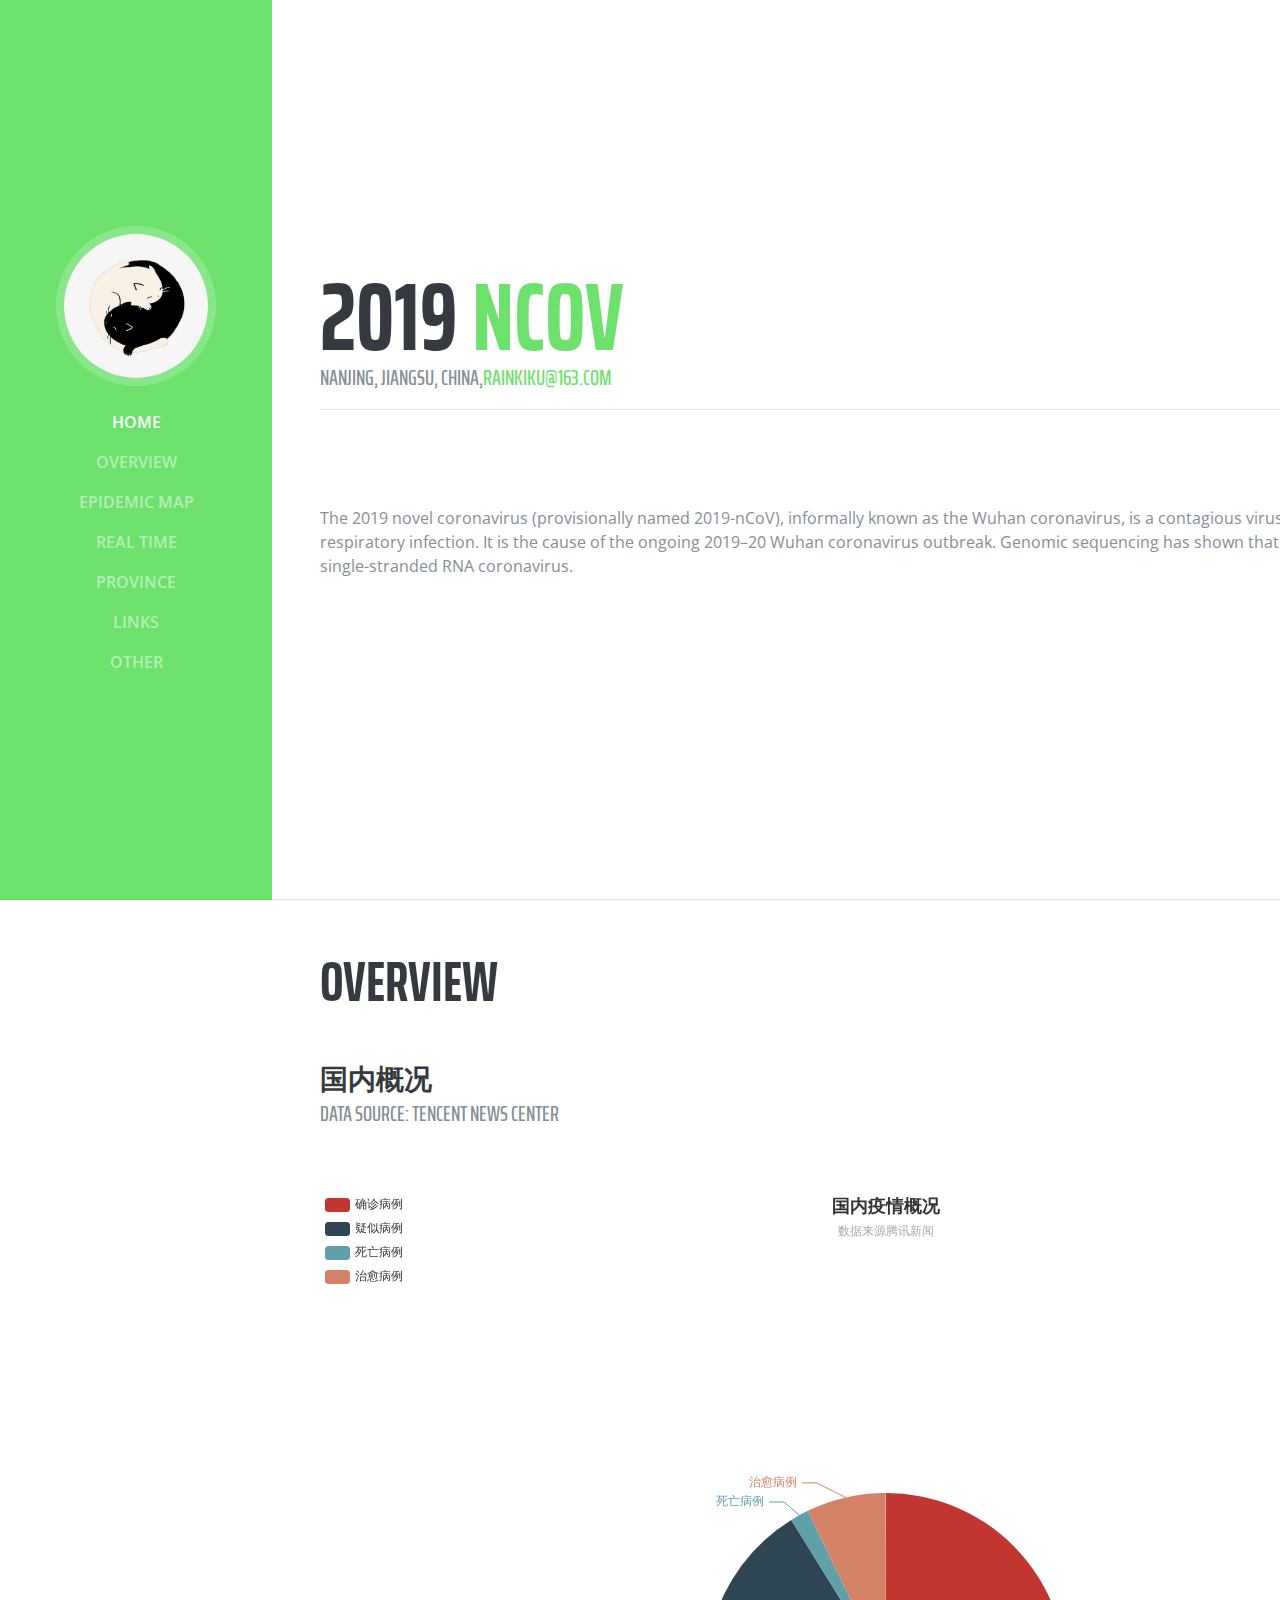
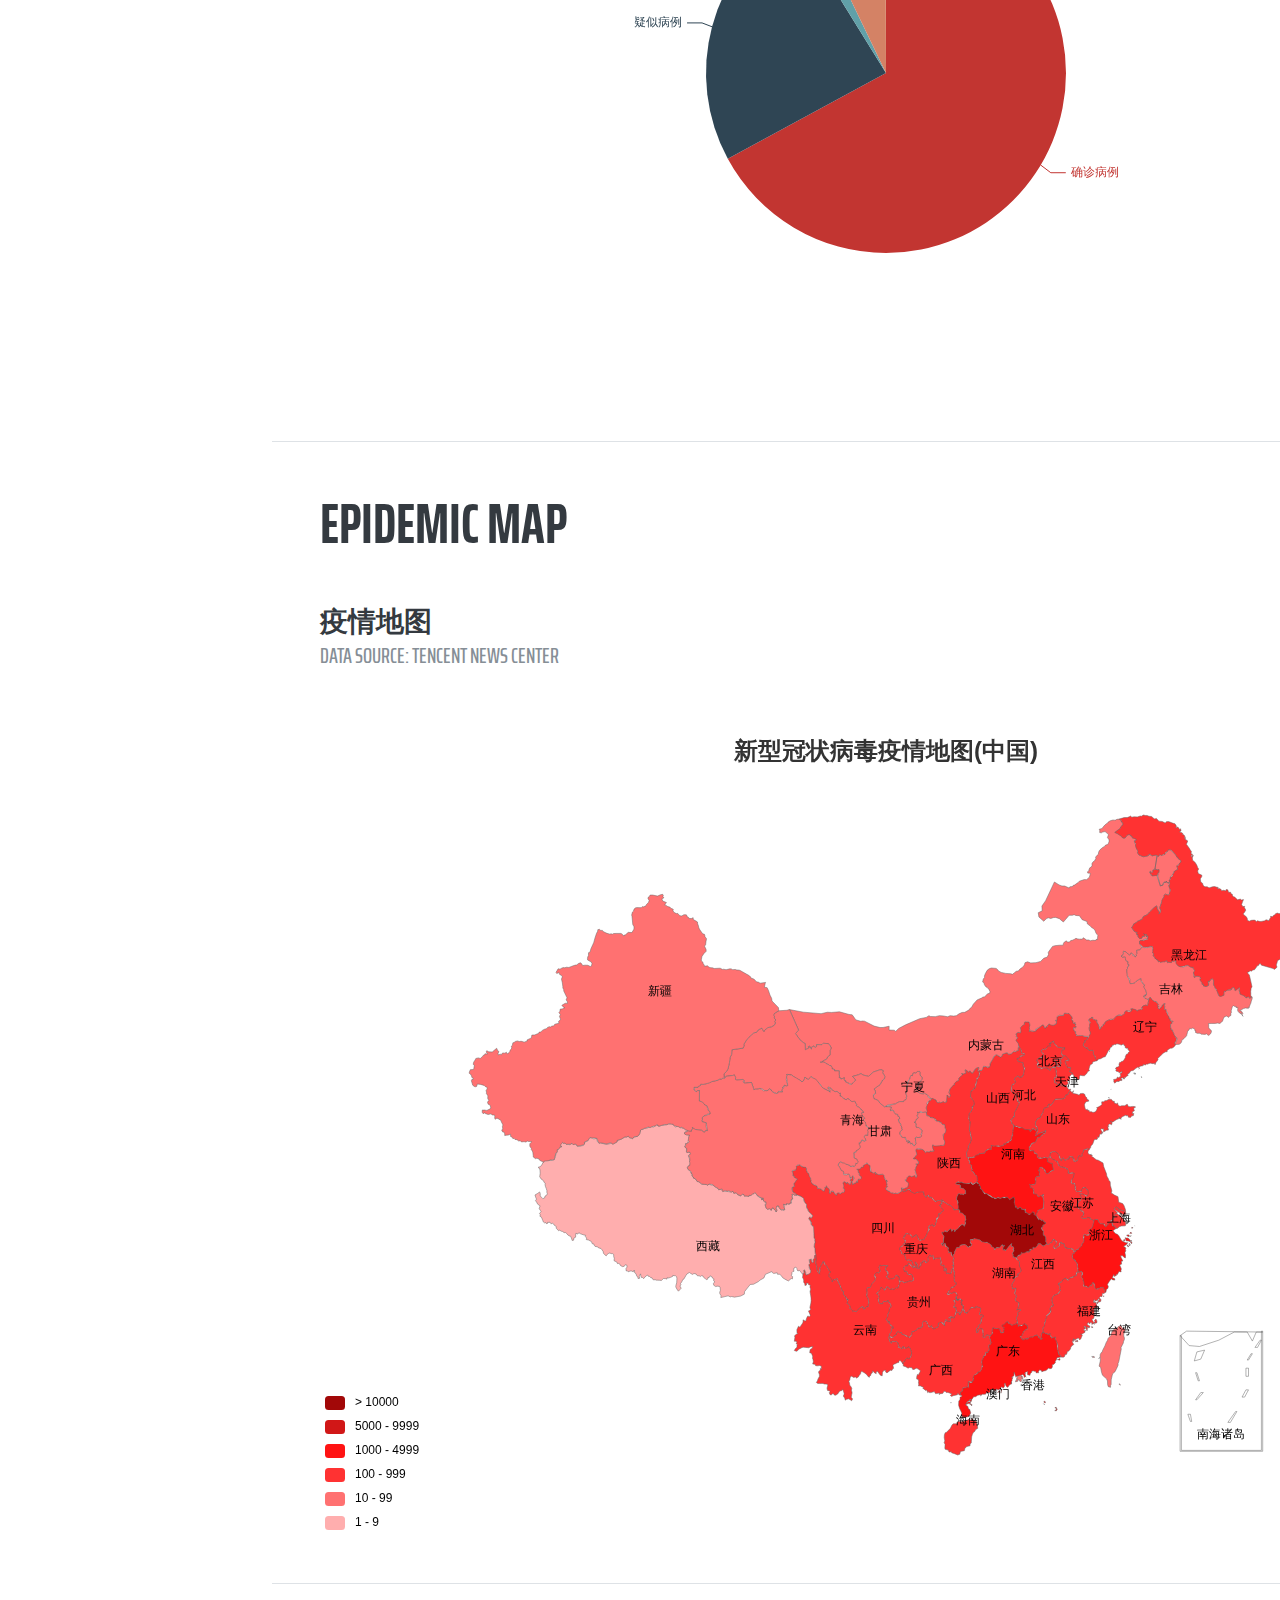
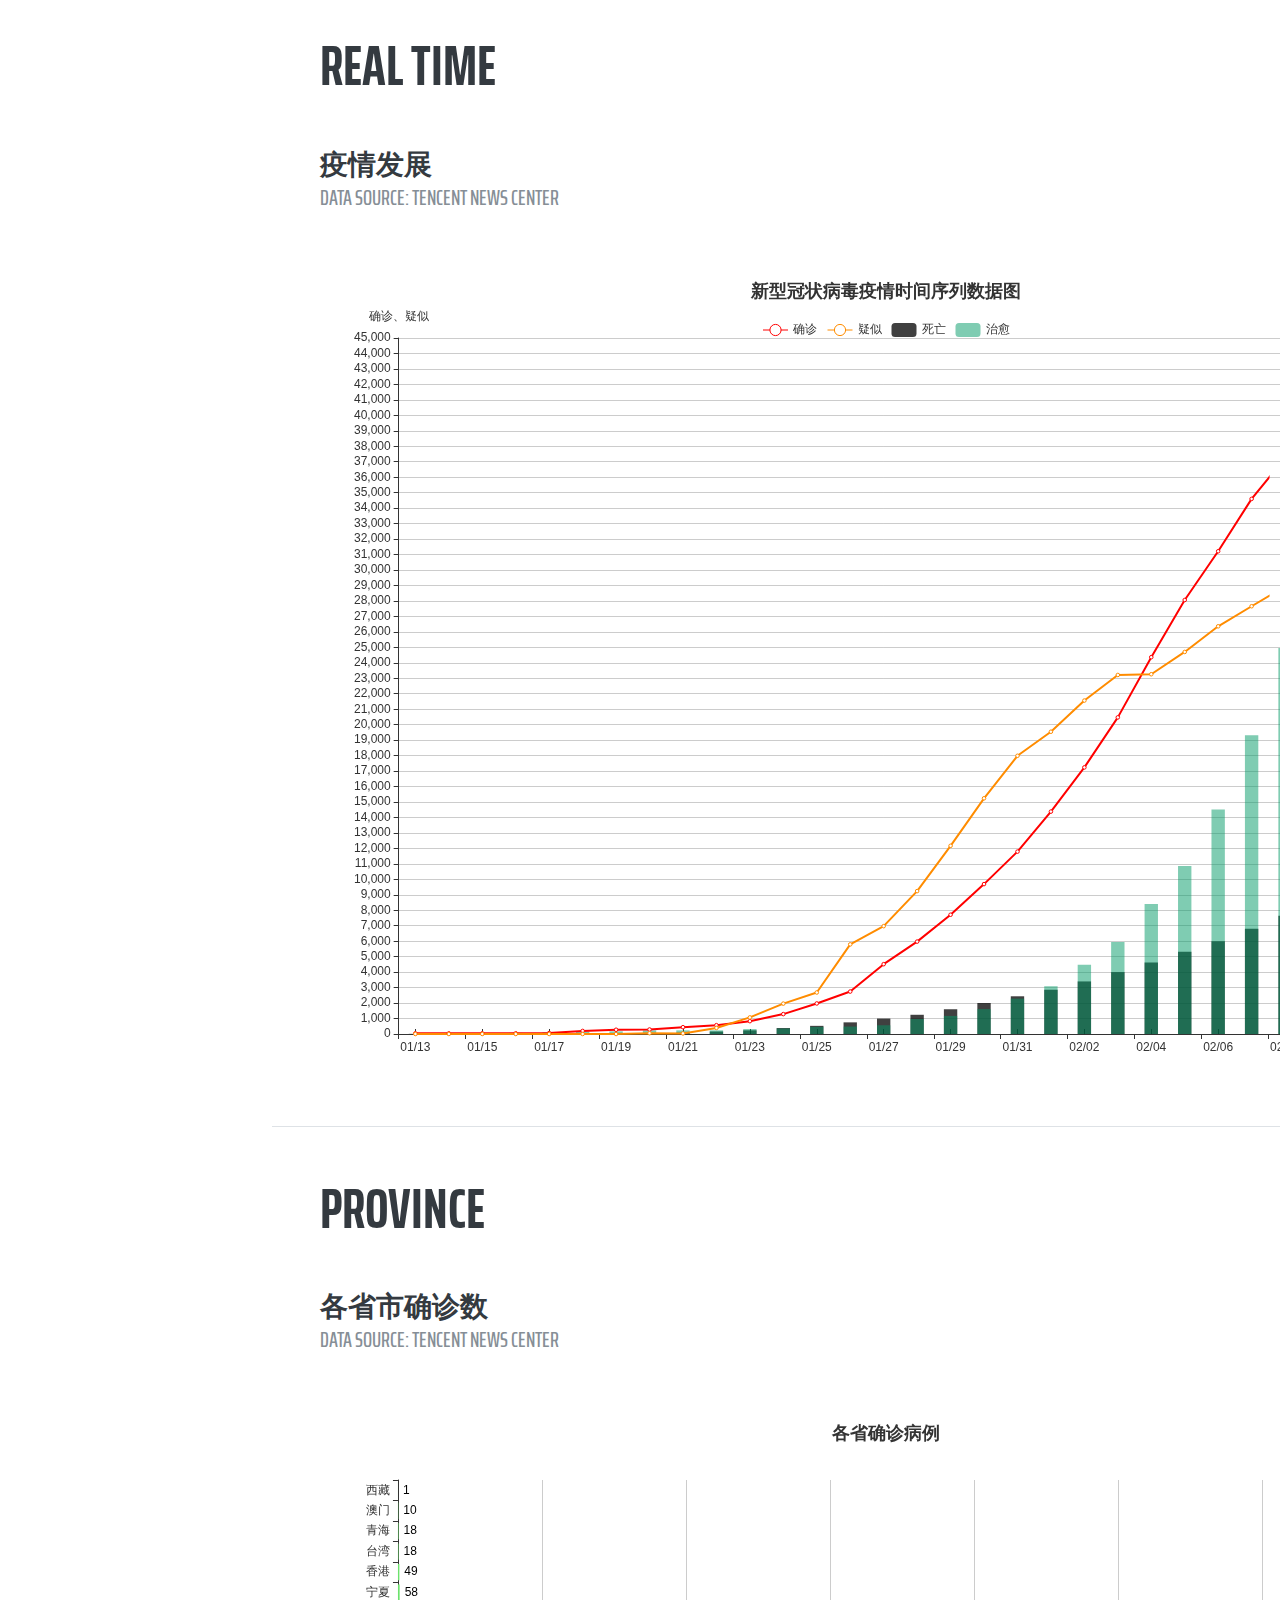
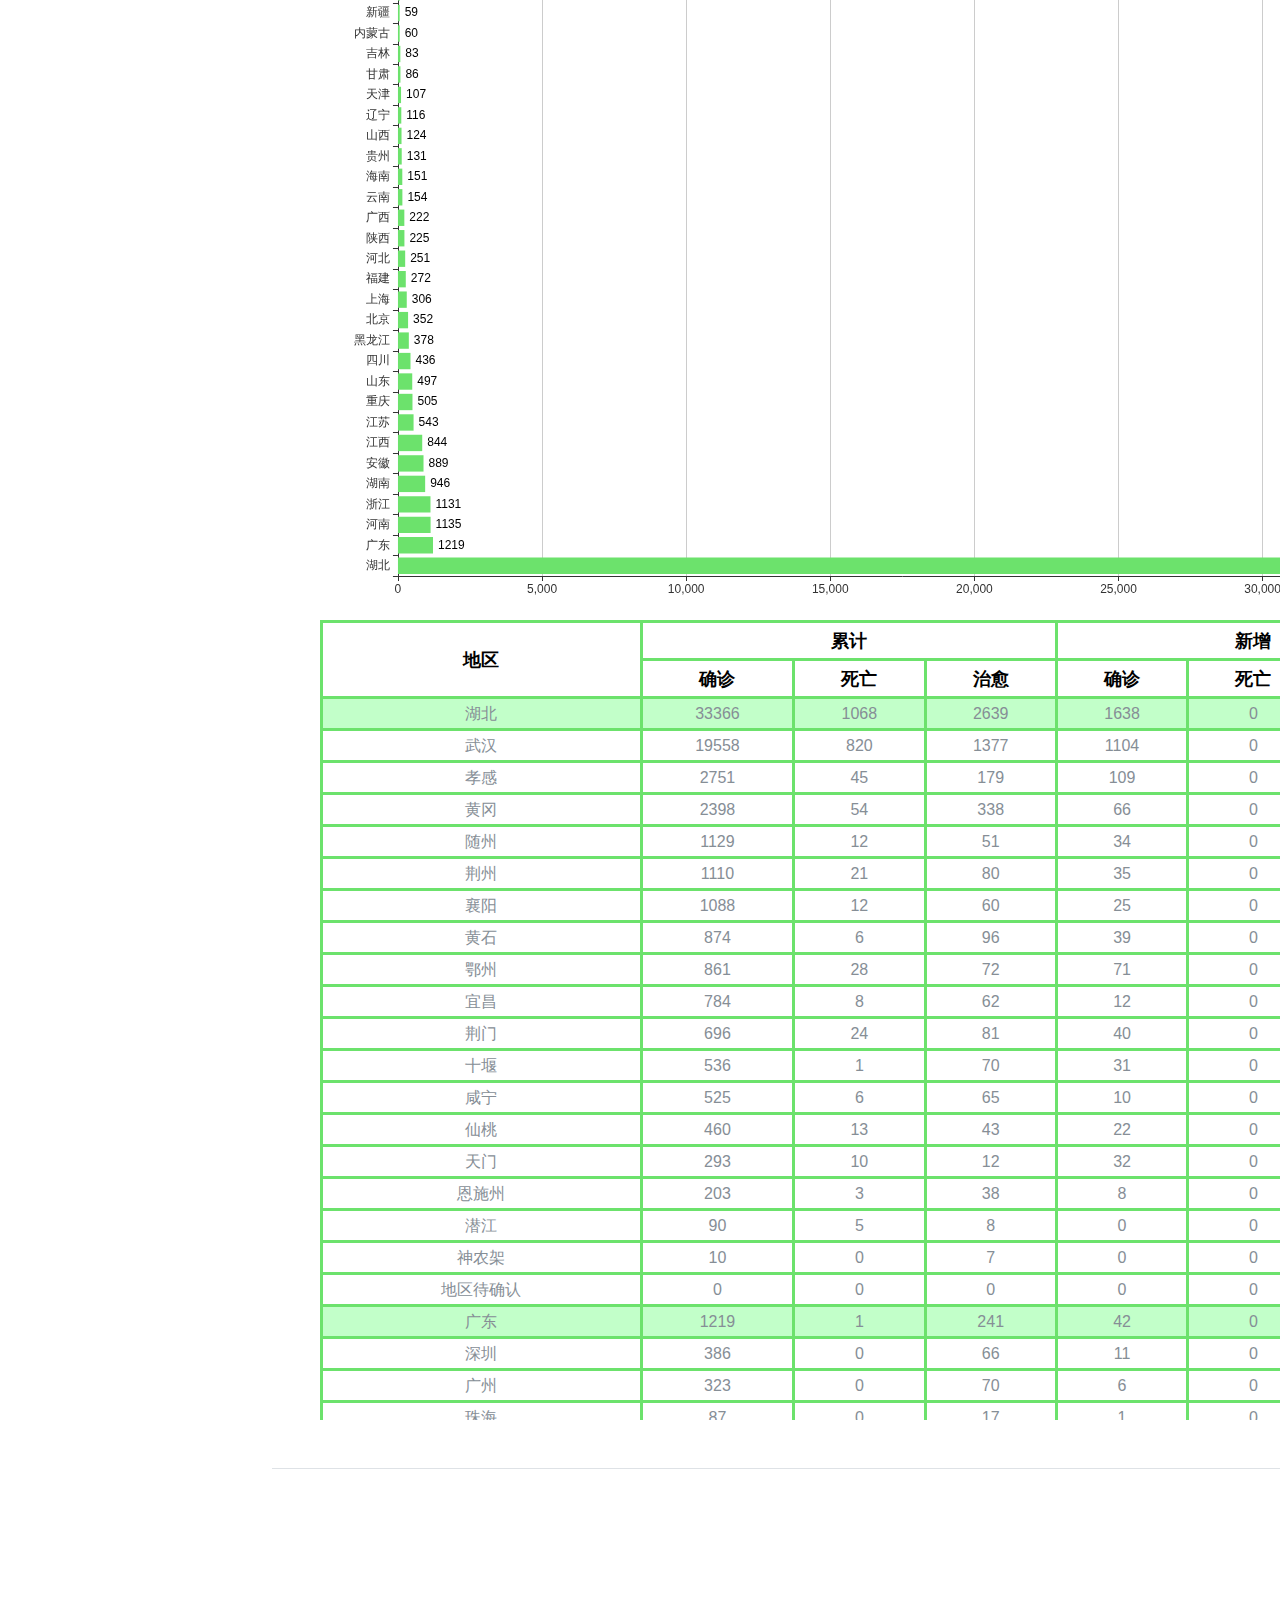
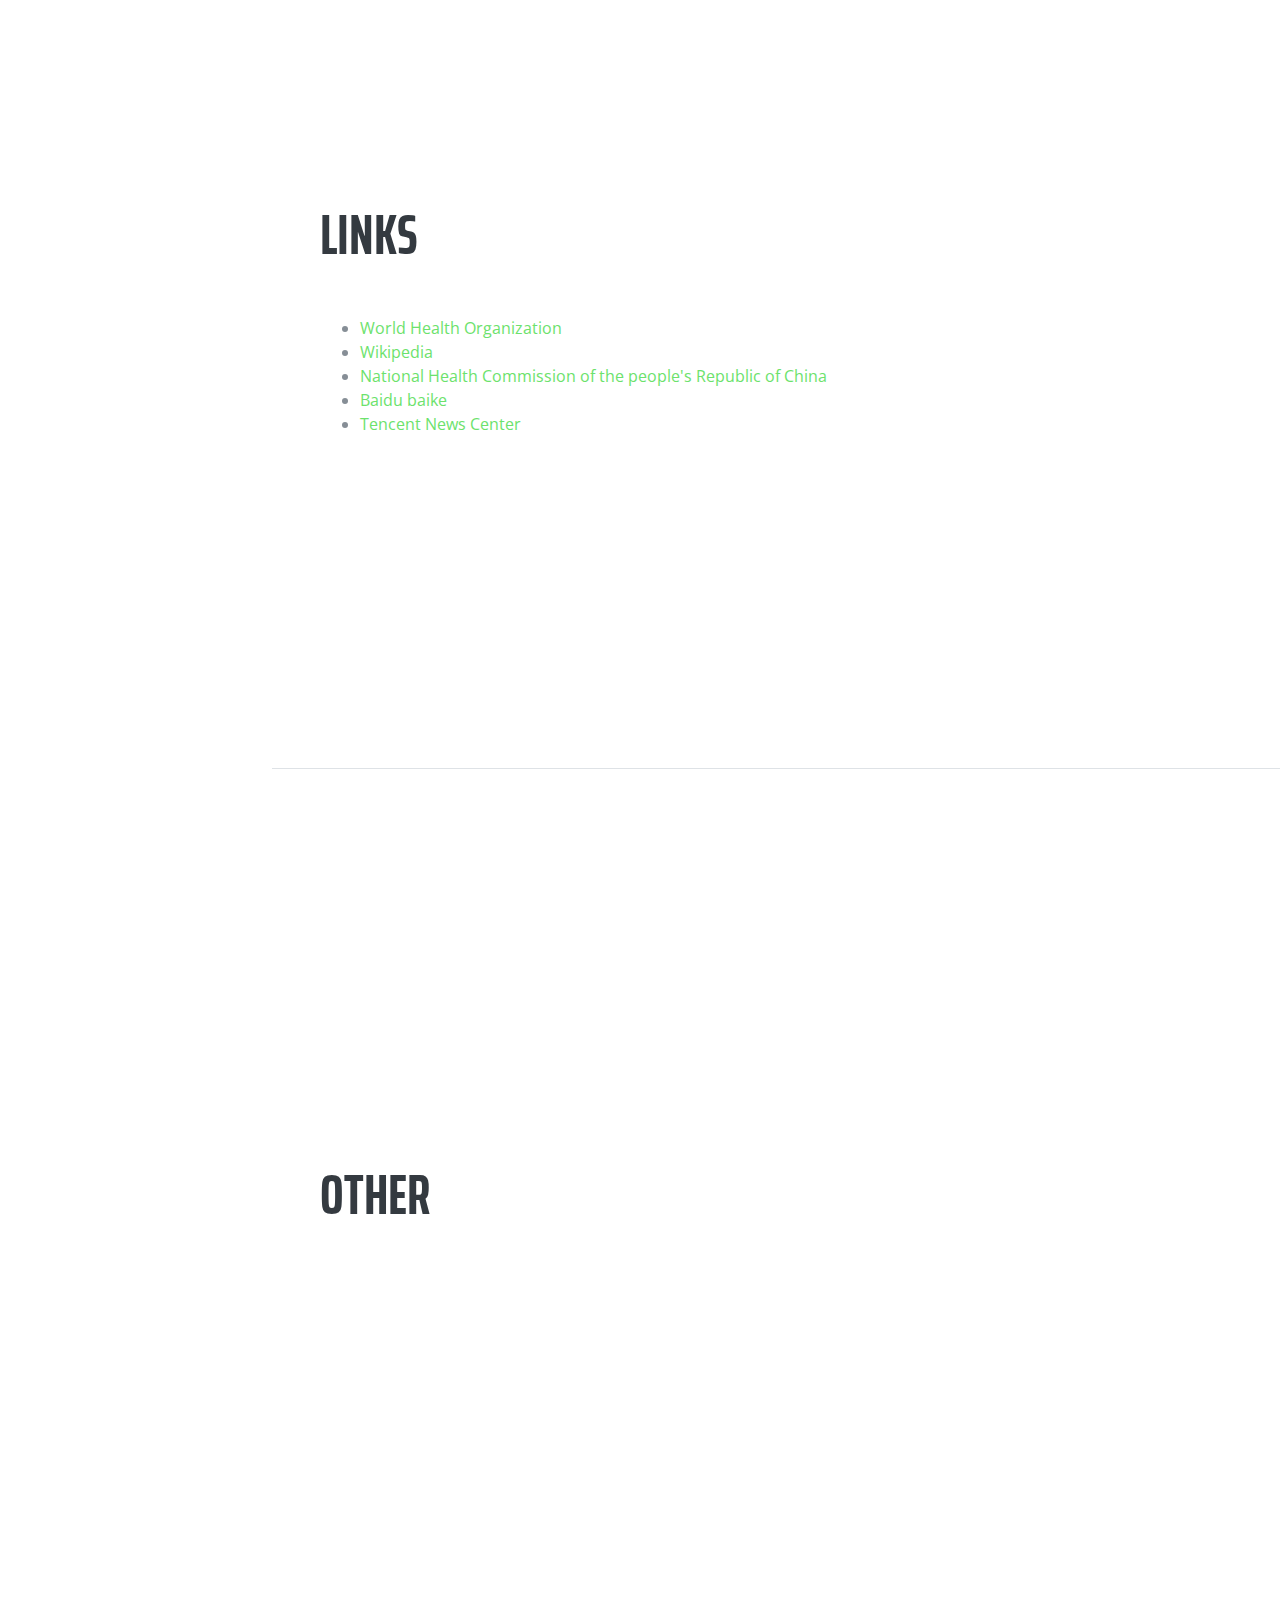
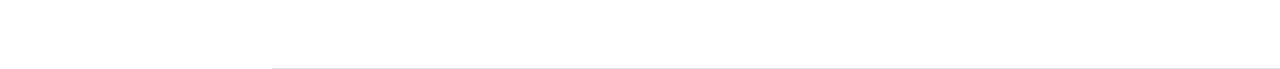
==== commit e87144c0: "updata202002121148" ====
--- a/txt/nCov.html
+++ b/txt/nCov.html
@@ -94,7 +94,7 @@
               <div class="subheading mb-3">Data source: Tencent News Center</div>
             </div>
             <div class="resume-date text-md-right">
-              <span class="text-primary">12:19 on Feb 11, 2020</span>
+              <span class="text-primary">11:47 on Feb 12, 2020</span>
             </div>
           </div>
 <!--           <table id="table_1">
@@ -117,7 +117,7 @@
               <div class="subheading mb-3">Data source: Tencent News Center</div>              
             </div>
             <div class="resume-date text-md-right">
-              <span class="text-primary">12:19 on Feb 11, 2020</span>
+              <span class="text-primary">11:47 on Feb 12, 2020</span>
             </div>
           </div>
         </div>
@@ -134,7 +134,7 @@
               <div class="subheading mb-3">Data source: Tencent News Center</div>              
             </div>
             <div class="resume-date text-md-right">
-              <span class="text-primary">12:19 on Feb 11, 2020</span>
+              <span class="text-primary">11:47 on Feb 12, 2020</span>
             </div>
           </div>
         </div>
@@ -150,298 +150,298 @@
               <div class="subheading mb-3">Data source: Tencent News Center</div>              
             </div>
             <div class="resume-date text-md-right">
-              <span class="text-primary">12:19 on Feb 11, 2020</span>
+              <span class="text-primary">11:47 on Feb 12, 2020</span>
             </div>
           </div>
         <div class="mydata" id="main_4"></div>
         <div class="mydata"><table id="table_1">
             <tr>
                 <th rowspan="2">地区</th><th colspan="3">累计</th><th colspan="3">新增<tr><th>确诊</th><th>死亡</th><th>治愈</th><th>确诊</th><th>死亡</th><th>治愈</th>
-    		<tr class="alt"><td>湖北</td><td>31728</td><td>974</td><td>2222</td><td>2097</td><td>0</td><td>0</td></tr>
-		<tr><td>武汉</td><td>18454</td><td>748</td><td>1206</td><td>1552</td><td>0</td><td>0</td></tr>
-		<tr><td>孝感</td><td>2642</td><td>41</td><td>139</td><td>101</td><td>0</td><td>0</td></tr>
-		<tr><td>黄冈</td><td>2332</td><td>52</td><td>279</td><td>80</td><td>0</td><td>0</td></tr>
-		<tr><td>随州</td><td>1095</td><td>12</td><td>26</td><td>46</td><td>0</td><td>0</td></tr>
-		<tr><td>荆州</td><td>1075</td><td>17</td><td>56</td><td>30</td><td>0</td><td>0</td></tr>
-		<tr><td>襄阳</td><td>1063</td><td>12</td><td>49</td><td>44</td><td>0</td><td>0</td></tr>
-		<tr><td>黄石</td><td>835</td><td>5</td><td>82</td><td>30</td><td>0</td><td>0</td></tr>
-		<tr><td>鄂州</td><td>790</td><td>26</td><td>61</td><td>65</td><td>0</td><td>0</td></tr>
-		<tr><td>宜昌</td><td>772</td><td>8</td><td>52</td><td>23</td><td>0</td><td>0</td></tr>
-		<tr><td>荆门</td><td>656</td><td>21</td><td>69</td><td>15</td><td>0</td><td>0</td></tr>
-		<tr><td>咸宁</td><td>515</td><td>5</td><td>51</td><td>8</td><td>0</td><td>0</td></tr>
-		<tr><td>十堰</td><td>505</td><td>1</td><td>59</td><td>24</td><td>0</td><td>0</td></tr>
-		<tr><td>仙桃</td><td>438</td><td>11</td><td>41</td><td>22</td><td>0</td><td>0</td></tr>
-		<tr><td>天门</td><td>261</td><td>10</td><td>12</td><td>44</td><td>0</td><td>0</td></tr>
-		<tr><td>恩施州</td><td>195</td><td>2</td><td>31</td><td>8</td><td>0</td><td>0</td></tr>
-		<tr><td>潜江</td><td>90</td><td>3</td><td>3</td><td>5</td><td>0</td><td>0</td></tr>
-		<tr><td>神农架</td><td>10</td><td>0</td><td>6</td><td>0</td><td>0</td><td>0</td></tr>
+    		<tr class="alt"><td>湖北</td><td>33366</td><td>1068</td><td>2639</td><td>1638</td><td>0</td><td>0</td></tr>
+		<tr><td>武汉</td><td>19558</td><td>820</td><td>1377</td><td>1104</td><td>0</td><td>0</td></tr>
+		<tr><td>孝感</td><td>2751</td><td>45</td><td>179</td><td>109</td><td>0</td><td>0</td></tr>
+		<tr><td>黄冈</td><td>2398</td><td>54</td><td>338</td><td>66</td><td>0</td><td>0</td></tr>
+		<tr><td>随州</td><td>1129</td><td>12</td><td>51</td><td>34</td><td>0</td><td>0</td></tr>
+		<tr><td>荆州</td><td>1110</td><td>21</td><td>80</td><td>35</td><td>0</td><td>0</td></tr>
+		<tr><td>襄阳</td><td>1088</td><td>12</td><td>60</td><td>25</td><td>0</td><td>0</td></tr>
+		<tr><td>黄石</td><td>874</td><td>6</td><td>96</td><td>39</td><td>0</td><td>0</td></tr>
+		<tr><td>鄂州</td><td>861</td><td>28</td><td>72</td><td>71</td><td>0</td><td>0</td></tr>
+		<tr><td>宜昌</td><td>784</td><td>8</td><td>62</td><td>12</td><td>0</td><td>0</td></tr>
+		<tr><td>荆门</td><td>696</td><td>24</td><td>81</td><td>40</td><td>0</td><td>0</td></tr>
+		<tr><td>十堰</td><td>536</td><td>1</td><td>70</td><td>31</td><td>0</td><td>0</td></tr>
+		<tr><td>咸宁</td><td>525</td><td>6</td><td>65</td><td>10</td><td>0</td><td>0</td></tr>
+		<tr><td>仙桃</td><td>460</td><td>13</td><td>43</td><td>22</td><td>0</td><td>0</td></tr>
+		<tr><td>天门</td><td>293</td><td>10</td><td>12</td><td>32</td><td>0</td><td>0</td></tr>
+		<tr><td>恩施州</td><td>203</td><td>3</td><td>38</td><td>8</td><td>0</td><td>0</td></tr>
+		<tr><td>潜江</td><td>90</td><td>5</td><td>8</td><td>0</td><td>0</td><td>0</td></tr>
+		<tr><td>神农架</td><td>10</td><td>0</td><td>7</td><td>0</td><td>0</td><td>0</td></tr>
 		<tr><td>地区待确认</td><td>0</td><td>0</td><td>0</td><td>0</td><td>0</td><td>0</td></tr>
-		<tr class="alt"><td>广东</td><td>1177</td><td>1</td><td>181</td><td>26</td><td>0</td><td>0</td></tr>
-		<tr><td>深圳</td><td>375</td><td>0</td><td>56</td><td>7</td><td>0</td><td>0</td></tr>
-		<tr><td>广州</td><td>317</td><td>0</td><td>49</td><td>4</td><td>0</td><td>0</td></tr>
-		<tr><td>珠海</td><td>86</td><td>0</td><td>4</td><td>1</td><td>0</td><td>0</td></tr>
-		<tr><td>佛山</td><td>70</td><td>0</td><td>4</td><td>2</td><td>0</td><td>0</td></tr>
-		<tr><td>东莞</td><td>62</td><td>0</td><td>3</td><td>2</td><td>0</td><td>0</td></tr>
-		<tr><td>中山</td><td>58</td><td>0</td><td>16</td><td>2</td><td>0</td><td>0</td></tr>
-		<tr><td>惠州</td><td>53</td><td>0</td><td>4</td><td>3</td><td>0</td><td>0</td></tr>
+		<tr class="alt"><td>广东</td><td>1219</td><td>1</td><td>241</td><td>42</td><td>0</td><td>0</td></tr>
+		<tr><td>深圳</td><td>386</td><td>0</td><td>66</td><td>11</td><td>0</td><td>0</td></tr>
+		<tr><td>广州</td><td>323</td><td>0</td><td>70</td><td>6</td><td>0</td><td>0</td></tr>
+		<tr><td>珠海</td><td>87</td><td>0</td><td>17</td><td>1</td><td>0</td><td>0</td></tr>
+		<tr><td>佛山</td><td>78</td><td>0</td><td>15</td><td>8</td><td>0</td><td>0</td></tr>
+		<tr><td>东莞</td><td>67</td><td>0</td><td>7</td><td>5</td><td>0</td><td>0</td></tr>
+		<tr><td>中山</td><td>62</td><td>0</td><td>16</td><td>4</td><td>0</td><td>0</td></tr>
+		<tr><td>惠州</td><td>54</td><td>0</td><td>4</td><td>1</td><td>0</td><td>0</td></tr>
 		<tr><td>汕头</td><td>25</td><td>0</td><td>6</td><td>0</td><td>0</td><td>0</td></tr>
-		<tr><td>湛江</td><td>21</td><td>0</td><td>7</td><td>0</td><td>0</td><td>0</td></tr>
-		<tr><td>江门</td><td>20</td><td>0</td><td>2</td><td>1</td><td>0</td><td>0</td></tr>
-		<tr><td>肇庆</td><td>15</td><td>1</td><td>4</td><td>1</td><td>0</td><td>0</td></tr>
+		<tr><td>江门</td><td>21</td><td>0</td><td>2</td><td>1</td><td>0</td><td>0</td></tr>
+		<tr><td>湛江</td><td>21</td><td>0</td><td>9</td><td>0</td><td>0</td><td>0</td></tr>
+		<tr><td>肇庆</td><td>16</td><td>1</td><td>7</td><td>1</td><td>0</td><td>0</td></tr>
 		<tr><td>梅州</td><td>13</td><td>0</td><td>4</td><td>0</td><td>0</td><td>0</td></tr>
+		<tr><td>茂名</td><td>13</td><td>0</td><td>1</td><td>2</td><td>0</td><td>0</td></tr>
 		<tr><td>阳江</td><td>13</td><td>0</td><td>1</td><td>0</td><td>0</td><td>0</td></tr>
-		<tr><td>茂名</td><td>11</td><td>0</td><td>1</td><td>1</td><td>0</td><td>0</td></tr>
-		<tr><td>清远</td><td>10</td><td>0</td><td>5</td><td>0</td><td>0</td><td>0</td></tr>
-		<tr><td>揭阳</td><td>8</td><td>0</td><td>1</td><td>1</td><td>0</td><td>0</td></tr>
-		<tr><td>韶关</td><td>7</td><td>0</td><td>3</td><td>1</td><td>0</td><td>0</td></tr>
+		<tr><td>清远</td><td>12</td><td>0</td><td>5</td><td>2</td><td>0</td><td>0</td></tr>
+		<tr><td>揭阳</td><td>8</td><td>0</td><td>3</td><td>0</td><td>0</td><td>0</td></tr>
+		<tr><td>韶关</td><td>7</td><td>0</td><td>3</td><td>0</td><td>0</td><td>0</td></tr>
+		<tr><td>潮州</td><td>5</td><td>0</td><td>0</td><td>0</td><td>0</td><td>0</td></tr>
 		<tr><td>汕尾</td><td>5</td><td>0</td><td>1</td><td>0</td><td>0</td><td>0</td></tr>
-		<tr><td>潮州</td><td>5</td><td>0</td><td>0</td><td>0</td><td>0</td><td>0</td></tr>
 		<tr><td>河源</td><td>3</td><td>0</td><td>1</td><td>0</td><td>0</td><td>0</td></tr>
-		<tr><td>地区待确认</td><td>0</td><td>0</td><td>9</td><td>0</td><td>0</td><td>0</td></tr>
-		<tr class="alt"><td>浙江</td><td>1117</td><td>0</td><td>250</td><td>25</td><td>0</td><td>0</td></tr>
-		<tr><td>温州</td><td>474</td><td>0</td><td>99</td><td>10</td><td>0</td><td>0</td></tr>
-		<tr><td>杭州</td><td>157</td><td>0</td><td>47</td><td>2</td><td>0</td><td>0</td></tr>
-		<tr><td>宁波</td><td>151</td><td>0</td><td>18</td><td>2</td><td>0</td><td>0</td></tr>
-		<tr><td>台州</td><td>143</td><td>0</td><td>35</td><td>2</td><td>0</td><td>0</td></tr>
-		<tr><td>金华</td><td>53</td><td>0</td><td>16</td><td>0</td><td>0</td><td>0</td></tr>
-		<tr><td>绍兴</td><td>41</td><td>0</td><td>12</td><td>0</td><td>0</td><td>0</td></tr>
-		<tr><td>嘉兴</td><td>40</td><td>0</td><td>5</td><td>0</td><td>0</td><td>0</td></tr>
-		<tr><td>衢州</td><td>21</td><td>0</td><td>5</td><td>6</td><td>0</td><td>0</td></tr>
-		<tr><td>丽水</td><td>17</td><td>0</td><td>5</td><td>0</td><td>0</td><td>0</td></tr>
-		<tr><td>舟山</td><td>10</td><td>0</td><td>5</td><td>3</td><td>0</td><td>0</td></tr>
-		<tr><td>湖州</td><td>10</td><td>0</td><td>3</td><td>0</td><td>0</td><td>0</td></tr>
-		<tr class="alt"><td>河南</td><td>1105</td><td>7</td><td>198</td><td>32</td><td>0</td><td>0</td></tr>
-		<tr><td>信阳</td><td>228</td><td>0</td><td>28</td><td>8</td><td>0</td><td>0</td></tr>
-		<tr><td>南阳</td><td>136</td><td>2</td><td>28</td><td>2</td><td>0</td><td>0</td></tr>
-		<tr><td>郑州</td><td>132</td><td>0</td><td>36</td><td>2</td><td>0</td><td>0</td></tr>
-		<tr><td>驻马店</td><td>126</td><td>0</td><td>25</td><td>3</td><td>0</td><td>0</td></tr>
-		<tr><td>商丘</td><td>86</td><td>0</td><td>9</td><td>3</td><td>0</td><td>0</td></tr>
-		<tr><td>周口</td><td>65</td><td>0</td><td>16</td><td>0</td><td>0</td><td>0</td></tr>
-		<tr><td>平顶山</td><td>54</td><td>1</td><td>13</td><td>2</td><td>0</td><td>0</td></tr>
-		<tr><td>新乡</td><td>48</td><td>1</td><td>6</td><td>2</td><td>0</td><td>0</td></tr>
-		<tr><td>安阳</td><td>46</td><td>0</td><td>10</td><td>1</td><td>0</td><td>0</td></tr>
-		<tr><td>许昌</td><td>32</td><td>0</td><td>2</td><td>1</td><td>0</td><td>0</td></tr>
-		<tr><td>漯河</td><td>31</td><td>0</td><td>6</td><td>1</td><td>0</td><td>0</td></tr>
-		<tr><td>洛阳</td><td>28</td><td>0</td><td>2</td><td>1</td><td>0</td><td>0</td></tr>
-		<tr><td>焦作</td><td>28</td><td>1</td><td>1</td><td>3</td><td>0</td><td>0</td></tr>
-		<tr><td>开封</td><td>25</td><td>0</td><td>1</td><td>1</td><td>0</td><td>0</td></tr>
-		<tr><td>鹤壁</td><td>18</td><td>0</td><td>3</td><td>1</td><td>0</td><td>0</td></tr>
-		<tr><td>濮阳</td><td>11</td><td>0</td><td>1</td><td>1</td><td>0</td><td>0</td></tr>
+		<tr><td>地区待确认</td><td>0</td><td>0</td><td>3</td><td>0</td><td>0</td><td>0</td></tr>
+		<tr class="alt"><td>河南</td><td>1135</td><td>8</td><td>231</td><td>30</td><td>0</td><td>0</td></tr>
+		<tr><td>信阳</td><td>231</td><td>0</td><td>28</td><td>3</td><td>0</td><td>0</td></tr>
+		<tr><td>南阳</td><td>138</td><td>2</td><td>28</td><td>2</td><td>0</td><td>0</td></tr>
+		<tr><td>郑州</td><td>137</td><td>0</td><td>36</td><td>5</td><td>0</td><td>0</td></tr>
+		<tr><td>驻马店</td><td>128</td><td>0</td><td>25</td><td>2</td><td>0</td><td>0</td></tr>
+		<tr><td>商丘</td><td>86</td><td>0</td><td>9</td><td>0</td><td>0</td><td>0</td></tr>
+		<tr><td>周口</td><td>66</td><td>0</td><td>16</td><td>1</td><td>0</td><td>0</td></tr>
+		<tr><td>平顶山</td><td>55</td><td>1</td><td>13</td><td>1</td><td>0</td><td>0</td></tr>
+		<tr><td>新乡</td><td>53</td><td>1</td><td>6</td><td>5</td><td>0</td><td>0</td></tr>
+		<tr><td>安阳</td><td>49</td><td>0</td><td>10</td><td>3</td><td>0</td><td>0</td></tr>
+		<tr><td>许昌</td><td>34</td><td>0</td><td>2</td><td>2</td><td>0</td><td>0</td></tr>
+		<tr><td>漯河</td><td>33</td><td>0</td><td>6</td><td>2</td><td>0</td><td>0</td></tr>
+		<tr><td>洛阳</td><td>29</td><td>0</td><td>2</td><td>1</td><td>0</td><td>0</td></tr>
+		<tr><td>焦作</td><td>28</td><td>1</td><td>1</td><td>0</td><td>0</td><td>0</td></tr>
+		<tr><td>开封</td><td>25</td><td>0</td><td>1</td><td>0</td><td>0</td><td>0</td></tr>
+		<tr><td>鹤壁</td><td>19</td><td>0</td><td>3</td><td>1</td><td>0</td><td>0</td></tr>
+		<tr><td>濮阳</td><td>13</td><td>0</td><td>1</td><td>2</td><td>0</td><td>0</td></tr>
 		<tr><td>三门峡</td><td>7</td><td>0</td><td>3</td><td>0</td><td>0</td><td>0</td></tr>
 		<tr><td>济源示范区</td><td>4</td><td>0</td><td>0</td><td>0</td><td>0</td><td>0</td></tr>
-		<tr><td>地区待确认</td><td>0</td><td>2</td><td>8</td><td>0</td><td>0</td><td>0</td></tr>
-		<tr class="alt"><td>湖南</td><td>912</td><td>1</td><td>213</td><td>33</td><td>0</td><td>0</td></tr>
-		<tr><td>长沙</td><td>219</td><td>0</td><td>39</td><td>6</td><td>0</td><td>0</td></tr>
-		<tr><td>岳阳</td><td>134</td><td>1</td><td>21</td><td>10</td><td>0</td><td>0</td></tr>
-		<tr><td>邵阳</td><td>91</td><td>0</td><td>22</td><td>2</td><td>0</td><td>0</td></tr>
-		<tr><td>常德</td><td>73</td><td>0</td><td>15</td><td>1</td><td>0</td><td>0</td></tr>
-		<tr><td>娄底</td><td>69</td><td>0</td><td>12</td><td>3</td><td>0</td><td>0</td></tr>
-		<tr><td>株洲</td><td>68</td><td>0</td><td>11</td><td>7</td><td>0</td><td>0</td></tr>
-		<tr><td>益阳</td><td>54</td><td>0</td><td>16</td><td>1</td><td>0</td><td>0</td></tr>
-		<tr><td>衡阳</td><td>45</td><td>0</td><td>16</td><td>0</td><td>0</td><td>0</td></tr>
-		<tr><td>永州</td><td>42</td><td>0</td><td>13</td><td>1</td><td>0</td><td>0</td></tr>
-		<tr><td>怀化</td><td>39</td><td>0</td><td>15</td><td>0</td><td>0</td><td>0</td></tr>
-		<tr><td>郴州</td><td>33</td><td>0</td><td>13</td><td>1</td><td>0</td><td>0</td></tr>
-		<tr><td>湘潭</td><td>32</td><td>0</td><td>11</td><td>1</td><td>0</td><td>0</td></tr>
+		<tr><td>地区待确认</td><td>0</td><td>3</td><td>41</td><td>0</td><td>0</td><td>0</td></tr>
+		<tr class="alt"><td>浙江</td><td>1131</td><td>0</td><td>279</td><td>14</td><td>0</td><td>0</td></tr>
+		<tr><td>温州</td><td>481</td><td>0</td><td>107</td><td>7</td><td>0</td><td>0</td></tr>
+		<tr><td>杭州</td><td>159</td><td>0</td><td>51</td><td>2</td><td>0</td><td>0</td></tr>
+		<tr><td>宁波</td><td>153</td><td>0</td><td>24</td><td>2</td><td>0</td><td>0</td></tr>
+		<tr><td>台州</td><td>143</td><td>0</td><td>38</td><td>0</td><td>0</td><td>0</td></tr>
+		<tr><td>金华</td><td>54</td><td>0</td><td>19</td><td>1</td><td>0</td><td>0</td></tr>
+		<tr><td>嘉兴</td><td>42</td><td>0</td><td>6</td><td>2</td><td>0</td><td>0</td></tr>
+		<tr><td>绍兴</td><td>41</td><td>0</td><td>13</td><td>0</td><td>0</td><td>0</td></tr>
+		<tr><td>衢州</td><td>21</td><td>0</td><td>5</td><td>0</td><td>0</td><td>0</td></tr>
+		<tr><td>丽水</td><td>17</td><td>0</td><td>7</td><td>0</td><td>0</td><td>0</td></tr>
+		<tr><td>舟山</td><td>10</td><td>0</td><td>5</td><td>0</td><td>0</td><td>0</td></tr>
+		<tr><td>湖州</td><td>10</td><td>0</td><td>4</td><td>0</td><td>0</td><td>0</td></tr>
+		<tr class="alt"><td>湖南</td><td>946</td><td>2</td><td>263</td><td>34</td><td>0</td><td>0</td></tr>
+		<tr><td>长沙</td><td>223</td><td>0</td><td>48</td><td>4</td><td>0</td><td>0</td></tr>
+		<tr><td>岳阳</td><td>146</td><td>1</td><td>24</td><td>12</td><td>0</td><td>0</td></tr>
+		<tr><td>邵阳</td><td>94</td><td>1</td><td>25</td><td>3</td><td>0</td><td>0</td></tr>
+		<tr><td>常德</td><td>75</td><td>0</td><td>18</td><td>2</td><td>0</td><td>0</td></tr>
+		<tr><td>株洲</td><td>71</td><td>0</td><td>12</td><td>3</td><td>0</td><td>0</td></tr>
+		<tr><td>娄底</td><td>69</td><td>0</td><td>18</td><td>0</td><td>0</td><td>0</td></tr>
+		<tr><td>益阳</td><td>58</td><td>0</td><td>22</td><td>4</td><td>0</td><td>0</td></tr>
+		<tr><td>衡阳</td><td>45</td><td>0</td><td>23</td><td>0</td><td>0</td><td>0</td></tr>
+		<tr><td>永州</td><td>43</td><td>0</td><td>18</td><td>1</td><td>0</td><td>0</td></tr>
+		<tr><td>怀化</td><td>39</td><td>0</td><td>21</td><td>0</td><td>0</td><td>0</td></tr>
+		<tr><td>郴州</td><td>38</td><td>0</td><td>14</td><td>5</td><td>0</td><td>0</td></tr>
+		<tr><td>湘潭</td><td>32</td><td>0</td><td>11</td><td>0</td><td>0</td><td>0</td></tr>
 		<tr><td>湘西自治州</td><td>8</td><td>0</td><td>6</td><td>0</td><td>0</td><td>0</td></tr>
 		<tr><td>张家界</td><td>5</td><td>0</td><td>3</td><td>0</td><td>0</td><td>0</td></tr>
-		<tr class="alt"><td>安徽</td><td>860</td><td>4</td><td>108</td><td>30</td><td>0</td><td>0</td></tr>
-		<tr><td>合肥</td><td>150</td><td>1</td><td>22</td><td>3</td><td>0</td><td>0</td></tr>
-		<tr><td>蚌埠</td><td>134</td><td>3</td><td>2</td><td>8</td><td>0</td><td>0</td></tr>
-		<tr><td>阜阳</td><td>132</td><td>0</td><td>17</td><td>7</td><td>0</td><td>0</td></tr>
-		<tr><td>亳州</td><td>92</td><td>0</td><td>7</td><td>0</td><td>0</td><td>0</td></tr>
-		<tr><td>安庆</td><td>80</td><td>0</td><td>15</td><td>2</td><td>0</td><td>0</td></tr>
-		<tr><td>六安</td><td>59</td><td>0</td><td>3</td><td>2</td><td>0</td><td>0</td></tr>
-		<tr><td>宿州</td><td>33</td><td>0</td><td>4</td><td>2</td><td>0</td><td>0</td></tr>
-		<tr><td>马鞍山</td><td>32</td><td>0</td><td>4</td><td>1</td><td>0</td><td>0</td></tr>
-		<tr><td>芜湖</td><td>31</td><td>0</td><td>4</td><td>1</td><td>0</td><td>0</td></tr>
-		<tr><td>铜陵</td><td>27</td><td>0</td><td>7</td><td>2</td><td>0</td><td>0</td></tr>
-		<tr><td>淮南</td><td>24</td><td>0</td><td>6</td><td>1</td><td>0</td><td>0</td></tr>
-		<tr><td>淮北</td><td>24</td><td>0</td><td>5</td><td>1</td><td>0</td><td>0</td></tr>
-		<tr><td>池州</td><td>15</td><td>0</td><td>3</td><td>0</td><td>0</td><td>0</td></tr>
+		<tr class="alt"><td>安徽</td><td>889</td><td>4</td><td>128</td><td>29</td><td>0</td><td>0</td></tr>
+		<tr><td>合肥</td><td>157</td><td>1</td><td>28</td><td>7</td><td>0</td><td>0</td></tr>
+		<tr><td>蚌埠</td><td>141</td><td>3</td><td>2</td><td>7</td><td>0</td><td>0</td></tr>
+		<tr><td>阜阳</td><td>138</td><td>0</td><td>17</td><td>6</td><td>0</td><td>0</td></tr>
+		<tr><td>亳州</td><td>97</td><td>0</td><td>12</td><td>5</td><td>0</td><td>0</td></tr>
+		<tr><td>安庆</td><td>80</td><td>0</td><td>15</td><td>0</td><td>0</td><td>0</td></tr>
+		<tr><td>六安</td><td>59</td><td>0</td><td>3</td><td>0</td><td>0</td><td>0</td></tr>
+		<tr><td>宿州</td><td>36</td><td>0</td><td>8</td><td>3</td><td>0</td><td>0</td></tr>
+		<tr><td>马鞍山</td><td>32</td><td>0</td><td>6</td><td>0</td><td>0</td><td>0</td></tr>
+		<tr><td>芜湖</td><td>31</td><td>0</td><td>4</td><td>0</td><td>0</td><td>0</td></tr>
+		<tr><td>铜陵</td><td>27</td><td>0</td><td>9</td><td>0</td><td>0</td><td>0</td></tr>
+		<tr><td>淮北</td><td>24</td><td>0</td><td>6</td><td>0</td><td>0</td><td>0</td></tr>
+		<tr><td>淮南</td><td>24</td><td>0</td><td>6</td><td>0</td><td>0</td><td>0</td></tr>
+		<tr><td>池州</td><td>16</td><td>0</td><td>3</td><td>1</td><td>0</td><td>0</td></tr>
 		<tr><td>滁州</td><td>12</td><td>0</td><td>4</td><td>0</td><td>0</td><td>0</td></tr>
 		<tr><td>黄山</td><td>9</td><td>0</td><td>1</td><td>0</td><td>0</td><td>0</td></tr>
 		<tr><td>宣城</td><td>6</td><td>0</td><td>4</td><td>0</td><td>0</td><td>0</td></tr>
-		<tr class="alt"><td>江西</td><td>804</td><td>1</td><td>127</td><td>32</td><td>0</td><td>0</td></tr>
-		<tr><td>南昌</td><td>195</td><td>0</td><td>46</td><td>6</td><td>0</td><td>0</td></tr>
-		<tr><td>上饶</td><td>111</td><td>0</td><td>13</td><td>7</td><td>0</td><td>0</td></tr>
-		<tr><td>新余</td><td>110</td><td>0</td><td>22</td><td>5</td><td>0</td><td>0</td></tr>
-		<tr><td>九江</td><td>101</td><td>0</td><td>13</td><td>0</td><td>0</td><td>0</td></tr>
-		<tr><td>宜春</td><td>83</td><td>0</td><td>10</td><td>6</td><td>0</td><td>0</td></tr>
-		<tr><td>赣州</td><td>72</td><td>1</td><td>7</td><td>1</td><td>0</td><td>0</td></tr>
-		<tr><td>抚州</td><td>67</td><td>0</td><td>9</td><td>3</td><td>0</td><td>0</td></tr>
-		<tr><td>萍乡</td><td>26</td><td>0</td><td>1</td><td>1</td><td>0</td><td>0</td></tr>
-		<tr><td>吉安</td><td>19</td><td>0</td><td>4</td><td>1</td><td>0</td><td>0</td></tr>
-		<tr><td>鹰潭</td><td>14</td><td>0</td><td>1</td><td>2</td><td>0</td><td>0</td></tr>
+		<tr class="alt"><td>江西</td><td>844</td><td>1</td><td>152</td><td>40</td><td>0</td><td>0</td></tr>
+		<tr><td>南昌</td><td>204</td><td>0</td><td>53</td><td>10</td><td>0</td><td>0</td></tr>
+		<tr><td>新余</td><td>117</td><td>0</td><td>26</td><td>7</td><td>0</td><td>0</td></tr>
+		<tr><td>上饶</td><td>116</td><td>0</td><td>15</td><td>5</td><td>0</td><td>0</td></tr>
+		<tr><td>九江</td><td>105</td><td>0</td><td>14</td><td>4</td><td>0</td><td>0</td></tr>
+		<tr><td>宜春</td><td>88</td><td>0</td><td>16</td><td>5</td><td>0</td><td>0</td></tr>
+		<tr><td>赣州</td><td>72</td><td>1</td><td>8</td><td>0</td><td>0</td><td>0</td></tr>
+		<tr><td>抚州</td><td>68</td><td>0</td><td>11</td><td>1</td><td>0</td><td>0</td></tr>
+		<tr><td>萍乡</td><td>29</td><td>0</td><td>2</td><td>3</td><td>0</td><td>0</td></tr>
+		<tr><td>吉安</td><td>21</td><td>0</td><td>5</td><td>1</td><td>0</td><td>0</td></tr>
+		<tr><td>鹰潭</td><td>18</td><td>0</td><td>1</td><td>4</td><td>0</td><td>0</td></tr>
 		<tr><td>景德镇</td><td>5</td><td>0</td><td>1</td><td>0</td><td>0</td><td>0</td></tr>
 		<tr><td>赣江新区</td><td>1</td><td>0</td><td>0</td><td>0</td><td>0</td><td>0</td></tr>
-		<tr class="alt"><td>江苏</td><td>515</td><td>0</td><td>84</td><td>23</td><td>0</td><td>0</td></tr>
-		<tr><td>南京</td><td>84</td><td>0</td><td>22</td><td>6</td><td>0</td><td>0</td></tr>
-		<tr><td>苏州</td><td>80</td><td>0</td><td>13</td><td>3</td><td>0</td><td>0</td></tr>
-		<tr><td>徐州</td><td>63</td><td>0</td><td>10</td><td>3</td><td>0</td><td>0</td></tr>
-		<tr><td>淮安</td><td>46</td><td>0</td><td>5</td><td>0</td><td>0</td><td>0</td></tr>
-		<tr><td>无锡</td><td>45</td><td>0</td><td>4</td><td>4</td><td>0</td><td>0</td></tr>
-		<tr><td>连云港</td><td>37</td><td>0</td><td>4</td><td>2</td><td>0</td><td>0</td></tr>
-		<tr><td>南通</td><td>35</td><td>0</td><td>5</td><td>2</td><td>0</td><td>0</td></tr>
-		<tr><td>泰州</td><td>34</td><td>0</td><td>5</td><td>3</td><td>0</td><td>0</td></tr>
-		<tr><td>常州</td><td>31</td><td>0</td><td>6</td><td>0</td><td>0</td><td>0</td></tr>
-		<tr><td>扬州</td><td>18</td><td>0</td><td>3</td><td>0</td><td>0</td><td>0</td></tr>
-		<tr><td>盐城</td><td>18</td><td>0</td><td>3</td><td>0</td><td>0</td><td>0</td></tr>
-		<tr><td>宿迁</td><td>12</td><td>0</td><td>3</td><td>0</td><td>0</td><td>0</td></tr>
-		<tr><td>镇江</td><td>12</td><td>0</td><td>1</td><td>0</td><td>0</td><td>0</td></tr>
-		<tr class="alt"><td>重庆</td><td>486</td><td>2</td><td>66</td><td>18</td><td>0</td><td>0</td></tr>
-		<tr><td>万州区</td><td>98</td><td>1</td><td>11</td><td>1</td><td>0</td><td>0</td></tr>
-		<tr><td>江北区</td><td>25</td><td>0</td><td>1</td><td>1</td><td>0</td><td>0</td></tr>
-		<tr><td>云阳县</td><td>21</td><td>0</td><td>10</td><td>1</td><td>0</td><td>0</td></tr>
+		<tr class="alt"><td>江苏</td><td>543</td><td>0</td><td>94</td><td>28</td><td>0</td><td>0</td></tr>
+		<tr><td>南京</td><td>87</td><td>0</td><td>22</td><td>3</td><td>0</td><td>0</td></tr>
+		<tr><td>苏州</td><td>84</td><td>0</td><td>13</td><td>4</td><td>0</td><td>0</td></tr>
+		<tr><td>徐州</td><td>66</td><td>0</td><td>10</td><td>3</td><td>0</td><td>0</td></tr>
+		<tr><td>无锡</td><td>48</td><td>0</td><td>4</td><td>3</td><td>0</td><td>0</td></tr>
+		<tr><td>淮安</td><td>47</td><td>0</td><td>6</td><td>1</td><td>0</td><td>0</td></tr>
+		<tr><td>连云港</td><td>39</td><td>0</td><td>5</td><td>2</td><td>0</td><td>0</td></tr>
+		<tr><td>南通</td><td>37</td><td>0</td><td>5</td><td>2</td><td>0</td><td>0</td></tr>
+		<tr><td>泰州</td><td>36</td><td>0</td><td>6</td><td>2</td><td>0</td><td>0</td></tr>
+		<tr><td>常州</td><td>36</td><td>0</td><td>6</td><td>5</td><td>0</td><td>0</td></tr>
+		<tr><td>盐城</td><td>21</td><td>0</td><td>3</td><td>3</td><td>0</td><td>0</td></tr>
+		<tr><td>扬州</td><td>18</td><td>0</td><td>6</td><td>0</td><td>0</td><td>0</td></tr>
+		<tr><td>镇江</td><td>12</td><td>0</td><td>2</td><td>0</td><td>0</td><td>0</td></tr>
+		<tr><td>宿迁</td><td>12</td><td>0</td><td>6</td><td>0</td><td>0</td><td>0</td></tr>
+		<tr class="alt"><td>重庆</td><td>505</td><td>3</td><td>79</td><td>19</td><td>0</td><td>0</td></tr>
+		<tr><td>万州区</td><td>101</td><td>1</td><td>14</td><td>3</td><td>0</td><td>0</td></tr>
+		<tr><td>江北区</td><td>25</td><td>0</td><td>2</td><td>0</td><td>0</td><td>0</td></tr>
+		<tr><td>云阳县</td><td>21</td><td>0</td><td>10</td><td>0</td><td>0</td><td>0</td></tr>
+		<tr><td>开州区</td><td>20</td><td>1</td><td>10</td><td>2</td><td>0</td><td>0</td></tr>
+		<tr><td>九龙坡区</td><td>20</td><td>1</td><td>1</td><td>0</td><td>0</td><td>0</td></tr>
+		<tr><td>合川区</td><td>20</td><td>0</td><td>3</td><td>2</td><td>0</td><td>0</td></tr>
 		<tr><td>渝中区</td><td>20</td><td>0</td><td>1</td><td>0</td><td>0</td><td>0</td></tr>
-		<tr><td>九龙坡区</td><td>20</td><td>1</td><td>1</td><td>0</td><td>0</td><td>0</td></tr>
 		<tr><td>垫江县</td><td>20</td><td>0</td><td>1</td><td>0</td><td>0</td><td>0</td></tr>
-		<tr><td>忠县</td><td>19</td><td>0</td><td>6</td><td>1</td><td>0</td><td>0</td></tr>
-		<tr><td>开州区</td><td>18</td><td>0</td><td>6</td><td>0</td><td>0</td><td>0</td></tr>
-		<tr><td>合川区</td><td>18</td><td>0</td><td>3</td><td>0</td><td>0</td><td>0</td></tr>
-		<tr><td>两江新区</td><td>16</td><td>0</td><td>0</td><td>0</td><td>0</td><td>0</td></tr>
-		<tr><td>长寿区</td><td>16</td><td>0</td><td>3</td><td>1</td><td>0</td><td>0</td></tr>
-		<tr><td>渝北区</td><td>15</td><td>0</td><td>2</td><td>2</td><td>0</td><td>0</td></tr>
-		<tr><td>綦江区</td><td>15</td><td>0</td><td>0</td><td>0</td><td>0</td><td>0</td></tr>
-		<tr><td>石柱县</td><td>14</td><td>0</td><td>2</td><td>2</td><td>0</td><td>0</td></tr>
-		<tr><td>奉节县</td><td>14</td><td>0</td><td>1</td><td>0</td><td>0</td><td>0</td></tr>
-		<tr><td>潼南区</td><td>14</td><td>0</td><td>0</td><td>1</td><td>0</td><td>0</td></tr>
-		<tr><td>大足区</td><td>14</td><td>0</td><td>1</td><td>3</td><td>0</td><td>0</td></tr>
-		<tr><td>巫溪县</td><td>12</td><td>0</td><td>2</td><td>0</td><td>0</td><td>0</td></tr>
-		<tr><td>巫山县</td><td>10</td><td>0</td><td>4</td><td>1</td><td>0</td><td>0</td></tr>
-		<tr><td>丰都县</td><td>10</td><td>0</td><td>1</td><td>1</td><td>0</td><td>0</td></tr>
-		<tr><td>南岸区</td><td>9</td><td>0</td><td>0</td><td>1</td><td>0</td><td>0</td></tr>
+		<tr><td>忠县</td><td>19</td><td>0</td><td>6</td><td>0</td><td>0</td><td>0</td></tr>
+		<tr><td>奉节县</td><td>17</td><td>0</td><td>2</td><td>3</td><td>0</td><td>0</td></tr>
+		<tr><td>綦江区</td><td>16</td><td>0</td><td>0</td><td>1</td><td>0</td><td>0</td></tr>
+		<tr><td>长寿区</td><td>16</td><td>0</td><td>3</td><td>0</td><td>0</td><td>0</td></tr>
+		<tr><td>两江新区</td><td>16</td><td>0</td><td>1</td><td>0</td><td>0</td><td>0</td></tr>
+		<tr><td>潼南区</td><td>15</td><td>0</td><td>0</td><td>1</td><td>0</td><td>0</td></tr>
+		<tr><td>渝北区</td><td>15</td><td>0</td><td>2</td><td>0</td><td>0</td><td>0</td></tr>
+		<tr><td>大足区</td><td>14</td><td>0</td><td>1</td><td>0</td><td>0</td><td>0</td></tr>
+		<tr><td>石柱县</td><td>14</td><td>0</td><td>3</td><td>0</td><td>0</td><td>0</td></tr>
+		<tr><td>巫溪县</td><td>13</td><td>0</td><td>4</td><td>1</td><td>0</td><td>0</td></tr>
+		<tr><td>丰都县</td><td>10</td><td>0</td><td>1</td><td>0</td><td>0</td><td>0</td></tr>
+		<tr><td>巫山县</td><td>10</td><td>0</td><td>4</td><td>0</td><td>0</td><td>0</td></tr>
+		<tr><td>南岸区</td><td>9</td><td>0</td><td>0</td><td>0</td><td>0</td><td>0</td></tr>
+		<tr><td>沙坪坝区</td><td>8</td><td>0</td><td>0</td><td>6</td><td>0</td><td>0</td></tr>
+		<tr><td>璧山区</td><td>8</td><td>0</td><td>1</td><td>0</td><td>0</td><td>0</td></tr>
 		<tr><td>铜梁区</td><td>8</td><td>0</td><td>0</td><td>0</td><td>0</td><td>0</td></tr>
 		<tr><td>荣昌区</td><td>8</td><td>0</td><td>0</td><td>0</td><td>0</td><td>0</td></tr>
-		<tr><td>璧山区</td><td>8</td><td>0</td><td>1</td><td>0</td><td>0</td><td>0</td></tr>
 		<tr><td>大渡口区</td><td>7</td><td>0</td><td>1</td><td>0</td><td>0</td><td>0</td></tr>
+		<tr><td>巴南区</td><td>5</td><td>0</td><td>1</td><td>0</td><td>0</td><td>0</td></tr>
 		<tr><td>永川区</td><td>5</td><td>0</td><td>1</td><td>0</td><td>0</td><td>0</td></tr>
-		<tr><td>巴南区</td><td>5</td><td>0</td><td>1</td><td>2</td><td>0</td><td>0</td></tr>
+		<tr><td>梁平区</td><td>4</td><td>0</td><td>1</td><td>0</td><td>0</td><td>0</td></tr>
 		<tr><td>高新区</td><td>4</td><td>0</td><td>0</td><td>0</td><td>0</td><td>0</td></tr>
 		<tr><td>江津区</td><td>4</td><td>0</td><td>1</td><td>0</td><td>0</td><td>0</td></tr>
-		<tr><td>梁平区</td><td>4</td><td>0</td><td>1</td><td>0</td><td>0</td><td>0</td></tr>
 		<tr><td>涪陵区</td><td>3</td><td>0</td><td>0</td><td>0</td><td>0</td><td>0</td></tr>
 		<tr><td>黔江区</td><td>2</td><td>0</td><td>2</td><td>0</td><td>0</td><td>0</td></tr>
 		<tr><td>彭水县</td><td>2</td><td>0</td><td>0</td><td>0</td><td>0</td><td>0</td></tr>
-		<tr><td>沙坪坝区</td><td>2</td><td>0</td><td>0</td><td>0</td><td>0</td><td>0</td></tr>
 		<tr><td>城口县</td><td>2</td><td>0</td><td>1</td><td>0</td><td>0</td><td>0</td></tr>
 		<tr><td>酉阳县</td><td>1</td><td>0</td><td>0</td><td>0</td><td>0</td><td>0</td></tr>
 		<tr><td>万盛经开区</td><td>1</td><td>0</td><td>0</td><td>0</td><td>0</td><td>0</td></tr>
 		<tr><td>武隆区</td><td>1</td><td>0</td><td>0</td><td>0</td><td>0</td><td>0</td></tr>
 		<tr><td>秀山县</td><td>1</td><td>0</td><td>1</td><td>0</td><td>0</td><td>0</td></tr>
-		<tr class="alt"><td>山东</td><td>486</td><td>1</td><td>71</td><td>27</td><td>0</td><td>0</td></tr>
-		<tr><td>青岛</td><td>53</td><td>1</td><td>11</td><td>1</td><td>0</td><td>0</td></tr>
-		<tr><td>济南</td><td>46</td><td>0</td><td>7</td><td>2</td><td>0</td><td>0</td></tr>
-		<tr><td>临沂</td><td>44</td><td>0</td><td>9</td><td>2</td><td>0</td><td>0</td></tr>
-		<tr><td>烟台</td><td>41</td><td>0</td><td>3</td><td>2</td><td>0</td><td>0</td></tr>
-		<tr><td>济宁</td><td>41</td><td>0</td><td>8</td><td>2</td><td>0</td><td>0</td></tr>
-		<tr><td>潍坊</td><td>38</td><td>0</td><td>1</td><td>1</td><td>0</td><td>0</td></tr>
-		<tr><td>聊城</td><td>37</td><td>0</td><td>2</td><td>3</td><td>0</td><td>0</td></tr>
-		<tr><td>威海</td><td>37</td><td>0</td><td>8</td><td>2</td><td>0</td><td>0</td></tr>
-		<tr><td>泰安</td><td>32</td><td>0</td><td>1</td><td>6</td><td>0</td><td>0</td></tr>
-		<tr><td>德州</td><td>32</td><td>0</td><td>6</td><td>0</td><td>0</td><td>0</td></tr>
-		<tr><td>枣庄</td><td>23</td><td>0</td><td>1</td><td>2</td><td>0</td><td>0</td></tr>
-		<tr><td>淄博</td><td>19</td><td>0</td><td>1</td><td>3</td><td>0</td><td>0</td></tr>
-		<tr><td>菏泽</td><td>17</td><td>0</td><td>6</td><td>1</td><td>0</td><td>0</td></tr>
+		<tr class="alt"><td>山东</td><td>497</td><td>1</td><td>80</td><td>11</td><td>0</td><td>0</td></tr>
+		<tr><td>青岛</td><td>53</td><td>1</td><td>12</td><td>0</td><td>0</td><td>0</td></tr>
+		<tr><td>济南</td><td>47</td><td>0</td><td>7</td><td>1</td><td>0</td><td>0</td></tr>
+		<tr><td>临沂</td><td>45</td><td>0</td><td>10</td><td>1</td><td>0</td><td>0</td></tr>
+		<tr><td>烟台</td><td>43</td><td>0</td><td>3</td><td>2</td><td>0</td><td>0</td></tr>
+		<tr><td>济宁</td><td>42</td><td>0</td><td>9</td><td>1</td><td>0</td><td>0</td></tr>
+		<tr><td>潍坊</td><td>38</td><td>0</td><td>4</td><td>0</td><td>0</td><td>0</td></tr>
+		<tr><td>威海</td><td>38</td><td>0</td><td>8</td><td>1</td><td>0</td><td>0</td></tr>
+		<tr><td>聊城</td><td>38</td><td>0</td><td>2</td><td>1</td><td>0</td><td>0</td></tr>
+		<tr><td>德州</td><td>33</td><td>0</td><td>6</td><td>1</td><td>0</td><td>0</td></tr>
+		<tr><td>泰安</td><td>32</td><td>0</td><td>1</td><td>0</td><td>0</td><td>0</td></tr>
+		<tr><td>枣庄</td><td>23</td><td>0</td><td>3</td><td>0</td><td>0</td><td>0</td></tr>
+		<tr><td>淄博</td><td>20</td><td>0</td><td>1</td><td>1</td><td>0</td><td>0</td></tr>
+		<tr><td>菏泽</td><td>18</td><td>0</td><td>6</td><td>1</td><td>0</td><td>0</td></tr>
 		<tr><td>日照</td><td>15</td><td>0</td><td>2</td><td>0</td><td>0</td><td>0</td></tr>
-		<tr><td>滨州</td><td>11</td><td>0</td><td>5</td><td>0</td><td>0</td><td>0</td></tr>
-		<tr class="alt"><td>四川</td><td>417</td><td>1</td><td>82</td><td>12</td><td>0</td><td>0</td></tr>
-		<tr><td>成都</td><td>124</td><td>1</td><td>41</td><td>1</td><td>0</td><td>0</td></tr>
-		<tr><td>南充</td><td>34</td><td>0</td><td>4</td><td>1</td><td>0</td><td>0</td></tr>
-		<tr><td>达州</td><td>30</td><td>0</td><td>5</td><td>2</td><td>0</td><td>0</td></tr>
-		<tr><td>广安</td><td>30</td><td>0</td><td>3</td><td>2</td><td>0</td><td>0</td></tr>
-		<tr><td>甘孜</td><td>27</td><td>0</td><td>2</td><td>4</td><td>0</td><td>0</td></tr>
+		<tr><td>滨州</td><td>12</td><td>0</td><td>6</td><td>1</td><td>0</td><td>0</td></tr>
+		<tr class="alt"><td>四川</td><td>436</td><td>1</td><td>85</td><td>19</td><td>0</td><td>0</td></tr>
+		<tr><td>成都</td><td>125</td><td>1</td><td>41</td><td>1</td><td>0</td><td>0</td></tr>
+		<tr><td>甘孜</td><td>36</td><td>0</td><td>2</td><td>9</td><td>0</td><td>0</td></tr>
+		<tr><td>南充</td><td>34</td><td>0</td><td>4</td><td>0</td><td>0</td><td>0</td></tr>
+		<tr><td>达州</td><td>33</td><td>0</td><td>5</td><td>3</td><td>0</td><td>0</td></tr>
+		<tr><td>广安</td><td>30</td><td>0</td><td>3</td><td>0</td><td>0</td><td>0</td></tr>
+		<tr><td>绵阳</td><td>22</td><td>0</td><td>4</td><td>1</td><td>0</td><td>0</td></tr>
 		<tr><td>巴中</td><td>22</td><td>0</td><td>1</td><td>0</td><td>0</td><td>0</td></tr>
-		<tr><td>绵阳</td><td>21</td><td>0</td><td>4</td><td>0</td><td>0</td><td>0</td></tr>
-		<tr><td>泸州</td><td>18</td><td>0</td><td>2</td><td>1</td><td>0</td><td>0</td></tr>
-		<tr><td>内江</td><td>18</td><td>0</td><td>2</td><td>1</td><td>0</td><td>0</td></tr>
+		<tr><td>内江</td><td>20</td><td>0</td><td>2</td><td>2</td><td>0</td><td>0</td></tr>
+		<tr><td>泸州</td><td>19</td><td>0</td><td>2</td><td>1</td><td>0</td><td>0</td></tr>
 		<tr><td>德阳</td><td>16</td><td>0</td><td>0</td><td>0</td><td>0</td><td>0</td></tr>
-		<tr><td>攀枝花</td><td>13</td><td>0</td><td>5</td><td>0</td><td>0</td><td>0</td></tr>
+		<tr><td>攀枝花</td><td>13</td><td>0</td><td>8</td><td>0</td><td>0</td><td>0</td></tr>
+		<tr><td>遂宁</td><td>10</td><td>0</td><td>2</td><td>0</td><td>0</td><td>0</td></tr>
+		<tr><td>宜宾</td><td>10</td><td>0</td><td>3</td><td>1</td><td>0</td><td>0</td></tr>
 		<tr><td>凉山</td><td>10</td><td>0</td><td>1</td><td>0</td><td>0</td><td>0</td></tr>
-		<tr><td>遂宁</td><td>10</td><td>0</td><td>2</td><td>0</td><td>0</td><td>0</td></tr>
-		<tr><td>宜宾</td><td>9</td><td>0</td><td>3</td><td>0</td><td>0</td><td>0</td></tr>
 		<tr><td>自贡</td><td>9</td><td>0</td><td>2</td><td>0</td><td>0</td><td>0</td></tr>
-		<tr><td>眉山</td><td>7</td><td>0</td><td>1</td><td>0</td><td>0</td><td>0</td></tr>
+		<tr><td>眉山</td><td>8</td><td>0</td><td>1</td><td>1</td><td>0</td><td>0</td></tr>
+		<tr><td>广元</td><td>6</td><td>0</td><td>1</td><td>0</td><td>0</td><td>0</td></tr>
 		<tr><td>雅安</td><td>6</td><td>0</td><td>2</td><td>0</td><td>0</td><td>0</td></tr>
-		<tr><td>广元</td><td>6</td><td>0</td><td>1</td><td>0</td><td>0</td><td>0</td></tr>
+		<tr><td>乐山</td><td>3</td><td>0</td><td>0</td><td>0</td><td>0</td><td>0</td></tr>
 		<tr><td>资阳</td><td>3</td><td>0</td><td>1</td><td>0</td><td>0</td><td>0</td></tr>
-		<tr><td>乐山</td><td>3</td><td>0</td><td>0</td><td>0</td><td>0</td><td>0</td></tr>
 		<tr><td>阿坝</td><td>1</td><td>0</td><td>0</td><td>0</td><td>0</td><td>0</td></tr>
-		<tr class="alt"><td>黑龙江</td><td>360</td><td>8</td><td>27</td><td>29</td><td>0</td><td>0</td></tr>
-		<tr><td>哈尔滨</td><td>146</td><td>0</td><td>15</td><td>18</td><td>0</td><td>0</td></tr>
-		<tr><td>绥化</td><td>39</td><td>4</td><td>3</td><td>2</td><td>0</td><td>0</td></tr>
-		<tr><td>鸡西</td><td>38</td><td>0</td><td>1</td><td>4</td><td>0</td><td>0</td></tr>
-		<tr><td>双鸭山</td><td>38</td><td>2</td><td>1</td><td>0</td><td>0</td><td>0</td></tr>
-		<tr><td>齐齐哈尔</td><td>32</td><td>1</td><td>0</td><td>2</td><td>0</td><td>0</td></tr>
-		<tr><td>七台河</td><td>15</td><td>0</td><td>0</td><td>1</td><td>0</td><td>0</td></tr>
-		<tr><td>佳木斯</td><td>15</td><td>0</td><td>5</td><td>1</td><td>0</td><td>0</td></tr>
-		<tr><td>大庆</td><td>14</td><td>1</td><td>0</td><td>1</td><td>0</td><td>0</td></tr>
+		<tr class="alt"><td>黑龙江</td><td>378</td><td>8</td><td>28</td><td>18</td><td>0</td><td>0</td></tr>
+		<tr><td>哈尔滨</td><td>150</td><td>0</td><td>15</td><td>4</td><td>0</td><td>0</td></tr>
+		<tr><td>绥化</td><td>43</td><td>4</td><td>3</td><td>4</td><td>0</td><td>0</td></tr>
+		<tr><td>鸡西</td><td>43</td><td>0</td><td>1</td><td>5</td><td>0</td><td>0</td></tr>
+		<tr><td>双鸭山</td><td>39</td><td>2</td><td>1</td><td>1</td><td>0</td><td>0</td></tr>
+		<tr><td>齐齐哈尔</td><td>33</td><td>1</td><td>1</td><td>1</td><td>0</td><td>0</td></tr>
+		<tr><td>七台河</td><td>15</td><td>0</td><td>0</td><td>0</td><td>0</td><td>0</td></tr>
+		<tr><td>大庆</td><td>15</td><td>1</td><td>0</td><td>1</td><td>0</td><td>0</td></tr>
+		<tr><td>佳木斯</td><td>15</td><td>0</td><td>5</td><td>0</td><td>0</td><td>0</td></tr>
 		<tr><td>牡丹江</td><td>12</td><td>0</td><td>1</td><td>0</td><td>0</td><td>0</td></tr>
+		<tr><td>黑河</td><td>6</td><td>0</td><td>0</td><td>2</td><td>0</td><td>0</td></tr>
 		<tr><td>鹤岗</td><td>5</td><td>0</td><td>1</td><td>0</td><td>0</td><td>0</td></tr>
-		<tr><td>黑河</td><td>4</td><td>0</td><td>0</td><td>0</td><td>0</td><td>0</td></tr>
 		<tr><td>大兴安岭</td><td>2</td><td>0</td><td>0</td><td>0</td><td>0</td><td>0</td></tr>
-		<tr class="alt"><td>北京</td><td>342</td><td>3</td><td>48</td><td>5</td><td>0</td><td>0</td></tr>
-		<tr><td>海淀</td><td>57</td><td>0</td><td>0</td><td>3</td><td>0</td><td>0</td></tr>
+		<tr class="alt"><td>北京</td><td>352</td><td>3</td><td>56</td><td>10</td><td>0</td><td>0</td></tr>
 		<tr><td>朝阳</td><td>56</td><td>0</td><td>0</td><td>0</td><td>0</td><td>0</td></tr>
-		<tr><td>西城</td><td>39</td><td>0</td><td>0</td><td>0</td><td>0</td><td>0</td></tr>
-		<tr><td>大兴</td><td>36</td><td>0</td><td>0</td><td>0</td><td>0</td><td>0</td></tr>
-		<tr><td>丰台</td><td>30</td><td>0</td><td>0</td><td>0</td><td>0</td><td>0</td></tr>
+		<tr><td>海淀</td><td>56</td><td>0</td><td>0</td><td>0</td><td>0</td><td>0</td></tr>
+		<tr><td>西城</td><td>43</td><td>0</td><td>0</td><td>3</td><td>0</td><td>0</td></tr>
+		<tr><td>大兴</td><td>37</td><td>0</td><td>0</td><td>1</td><td>0</td><td>0</td></tr>
+		<tr><td>丰台</td><td>32</td><td>0</td><td>0</td><td>2</td><td>0</td><td>0</td></tr>
 		<tr><td>外地来京</td><td>25</td><td>0</td><td>0</td><td>0</td><td>0</td><td>0</td></tr>
-		<tr><td>昌平</td><td>19</td><td>0</td><td>0</td><td>1</td><td>0</td><td>0</td></tr>
-		<tr><td>通州</td><td>17</td><td>0</td><td>0</td><td>1</td><td>0</td><td>0</td></tr>
+		<tr><td>昌平</td><td>19</td><td>0</td><td>0</td><td>0</td><td>0</td><td>0</td></tr>
+		<tr><td>通州</td><td>17</td><td>0</td><td>0</td><td>0</td><td>0</td><td>0</td></tr>
 		<tr><td>房山</td><td>14</td><td>0</td><td>0</td><td>0</td><td>0</td><td>0</td></tr>
 		<tr><td>石景山</td><td>13</td><td>0</td><td>0</td><td>0</td><td>0</td><td>0</td></tr>
+		<tr><td>东城</td><td>12</td><td>0</td><td>0</td><td>3</td><td>0</td><td>0</td></tr>
 		<tr><td>顺义</td><td>10</td><td>0</td><td>0</td><td>0</td><td>0</td><td>0</td></tr>
-		<tr><td>东城</td><td>9</td><td>0</td><td>0</td><td>0</td><td>0</td><td>0</td></tr>
+		<tr><td>密云</td><td>7</td><td>0</td><td>0</td><td>1</td><td>0</td><td>0</td></tr>
 		<tr><td>怀柔</td><td>7</td><td>0</td><td>0</td><td>0</td><td>0</td><td>0</td></tr>
-		<tr><td>密云</td><td>6</td><td>0</td><td>0</td><td>0</td><td>0</td><td>0</td></tr>
 		<tr><td>门头沟</td><td>3</td><td>0</td><td>0</td><td>0</td><td>0</td><td>0</td></tr>
 		<tr><td>延庆</td><td>1</td><td>0</td><td>0</td><td>0</td><td>0</td><td>0</td></tr>
-		<tr><td>地区待确认</td><td>0</td><td>3</td><td>48</td><td>0</td><td>0</td><td>0</td></tr>
-		<tr class="alt"><td>上海</td><td>302</td><td>1</td><td>52</td><td>7</td><td>0</td><td>0</td></tr>
-		<tr><td>外地来沪</td><td>97</td><td>0</td><td>23</td><td>0</td><td>0</td><td>0</td></tr>
-		<tr><td>浦东</td><td>56</td><td>0</td><td>9</td><td>0</td><td>0</td><td>0</td></tr>
-		<tr><td>宝山</td><td>20</td><td>0</td><td>0</td><td>2</td><td>0</td><td>0</td></tr>
-		<tr><td>闵行</td><td>17</td><td>0</td><td>2</td><td>2</td><td>0</td><td>0</td></tr>
+		<tr><td>地区待确认</td><td>0</td><td>3</td><td>56</td><td>0</td><td>0</td><td>0</td></tr>
+		<tr class="alt"><td>上海</td><td>306</td><td>1</td><td>57</td><td>4</td><td>0</td><td>0</td></tr>
+		<tr><td>外地来沪</td><td>99</td><td>0</td><td>26</td><td>2</td><td>0</td><td>0</td></tr>
+		<tr><td>浦东</td><td>56</td><td>0</td><td>10</td><td>0</td><td>0</td><td>0</td></tr>
+		<tr><td>宝山</td><td>20</td><td>0</td><td>0</td><td>0</td><td>0</td><td>0</td></tr>
+		<tr><td>闵行</td><td>17</td><td>0</td><td>2</td><td>0</td><td>0</td><td>0</td></tr>
 		<tr><td>静安</td><td>16</td><td>0</td><td>3</td><td>0</td><td>0</td><td>0</td></tr>
 		<tr><td>徐汇</td><td>16</td><td>0</td><td>1</td><td>0</td><td>0</td><td>0</td></tr>
-		<tr><td>松江</td><td>14</td><td>0</td><td>0</td><td>0</td><td>0</td><td>0</td></tr>
-		<tr><td>长宁</td><td>11</td><td>0</td><td>3</td><td>0</td><td>0</td><td>0</td></tr>
+		<tr><td>松江</td><td>14</td><td>0</td><td>1</td><td>0</td><td>0</td><td>0</td></tr>
+		<tr><td>长宁</td><td>12</td><td>0</td><td>3</td><td>1</td><td>0</td><td>0</td></tr>
 		<tr><td>奉贤</td><td>9</td><td>0</td><td>1</td><td>0</td><td>0</td><td>0</td></tr>
 		<tr><td>普陀</td><td>8</td><td>0</td><td>0</td><td>0</td><td>0</td><td>0</td></tr>
-		<tr><td>杨浦</td><td>8</td><td>0</td><td>0</td><td>1</td><td>0</td><td>0</td></tr>
-		<tr><td>嘉定</td><td>8</td><td>0</td><td>1</td><td>1</td><td>0</td><td>0</td></tr>
+		<tr><td>杨浦</td><td>8</td><td>0</td><td>0</td><td>0</td><td>0</td><td>0</td></tr>
+		<tr><td>嘉定</td><td>8</td><td>0</td><td>1</td><td>0</td><td>0</td><td>0</td></tr>
 		<tr><td>虹口</td><td>7</td><td>0</td><td>2</td><td>0</td><td>0</td><td>0</td></tr>
-		<tr><td>黄浦</td><td>5</td><td>0</td><td>1</td><td>0</td><td>0</td><td>0</td></tr>
+		<tr><td>黄浦</td><td>6</td><td>0</td><td>1</td><td>1</td><td>0</td><td>0</td></tr>
 		<tr><td>青浦</td><td>5</td><td>0</td><td>2</td><td>0</td><td>0</td><td>0</td></tr>
-		<tr><td>金山</td><td>3</td><td>0</td><td>0</td><td>1</td><td>0</td><td>0</td></tr>
+		<tr><td>金山</td><td>3</td><td>0</td><td>0</td><td>0</td><td>0</td><td>0</td></tr>
 		<tr><td>崇明</td><td>2</td><td>0</td><td>0</td><td>0</td><td>0</td><td>0</td></tr>
 		<tr><td>地区待确认</td><td>0</td><td>1</td><td>4</td><td>0</td><td>0</td><td>0</td></tr>
-		<tr class="alt"><td>福建</td><td>267</td><td>0</td><td>39</td><td>6</td><td>0</td><td>0</td></tr>
-		<tr><td>福州</td><td>63</td><td>0</td><td>12</td><td>0</td><td>0</td><td>0</td></tr>
-		<tr><td>莆田</td><td>51</td><td>0</td><td>2</td><td>0</td><td>0</td><td>0</td></tr>
-		<tr><td>泉州</td><td>43</td><td>0</td><td>11</td><td>1</td><td>0</td><td>0</td></tr>
-		<tr><td>厦门</td><td>31</td><td>0</td><td>3</td><td>3</td><td>0</td><td>0</td></tr>
+		<tr class="alt"><td>福建</td><td>272</td><td>0</td><td>46</td><td>5</td><td>0</td><td>0</td></tr>
+		<tr><td>福州</td><td>64</td><td>0</td><td>13</td><td>1</td><td>0</td><td>0</td></tr>
+		<tr><td>莆田</td><td>52</td><td>0</td><td>6</td><td>1</td><td>0</td><td>0</td></tr>
+		<tr><td>泉州</td><td>43</td><td>0</td><td>11</td><td>0</td><td>0</td><td>0</td></tr>
+		<tr><td>厦门</td><td>32</td><td>0</td><td>3</td><td>1</td><td>0</td><td>0</td></tr>
 		<tr><td>宁德</td><td>24</td><td>0</td><td>1</td><td>0</td><td>0</td><td>0</td></tr>
-		<tr><td>南平</td><td>19</td><td>0</td><td>2</td><td>1</td><td>0</td><td>0</td></tr>
-		<tr><td>漳州</td><td>17</td><td>0</td><td>3</td><td>1</td><td>0</td><td>0</td></tr>
+		<tr><td>漳州</td><td>19</td><td>0</td><td>3</td><td>2</td><td>0</td><td>0</td></tr>
+		<tr><td>南平</td><td>19</td><td>0</td><td>3</td><td>0</td><td>0</td><td>0</td></tr>
 		<tr><td>三明</td><td>13</td><td>0</td><td>1</td><td>0</td><td>0</td><td>0</td></tr>
 		<tr><td>龙岩</td><td>6</td><td>0</td><td>1</td><td>0</td><td>0</td><td>0</td></tr>
-		<tr><td>地区待确认</td><td>0</td><td>0</td><td>3</td><td>0</td><td>0</td><td>0</td></tr>
-		<tr class="alt"><td>河北</td><td>239</td><td>2</td><td>41</td><td>21</td><td>0</td><td>0</td></tr>
-		<tr><td>沧州</td><td>32</td><td>1</td><td>10</td><td>4</td><td>0</td><td>0</td></tr>
-		<tr><td>唐山</td><td>31</td><td>0</td><td>2</td><td>3</td><td>0</td><td>0</td></tr>
-		<tr><td>保定</td><td>30</td><td>0</td><td>9</td><td>4</td><td>0</td><td>0</td></tr>
-		<tr><td>邯郸</td><td>27</td><td>0</td><td>3</td><td>0</td><td>0</td><td>0</td></tr>
-		<tr><td>石家庄</td><td>27</td><td>0</td><td>3</td><td>2</td><td>0</td><td>0</td></tr>
-		<tr><td>廊坊</td><td>26</td><td>0</td><td>5</td><td>2</td><td>0</td><td>0</td></tr>
-		<tr><td>邢台</td><td>21</td><td>1</td><td>4</td><td>0</td><td>0</td><td>0</td></tr>
-		<tr><td>张家口</td><td>21</td><td>0</td><td>2</td><td>4</td><td>0</td><td>0</td></tr>
-		<tr><td>秦皇岛</td><td>9</td><td>0</td><td>0</td><td>2</td><td>0</td><td>0</td></tr>
+		<tr><td>地区待确认</td><td>0</td><td>0</td><td>4</td><td>0</td><td>0</td><td>0</td></tr>
+		<tr class="alt"><td>河北</td><td>251</td><td>2</td><td>48</td><td>12</td><td>0</td><td>0</td></tr>
+		<tr><td>沧州</td><td>37</td><td>1</td><td>12</td><td>5</td><td>0</td><td>0</td></tr>
+		<tr><td>唐山</td><td>33</td><td>0</td><td>3</td><td>2</td><td>0</td><td>0</td></tr>
+		<tr><td>保定</td><td>31</td><td>0</td><td>9</td><td>1</td><td>0</td><td>0</td></tr>
+		<tr><td>邯郸</td><td>29</td><td>0</td><td>3</td><td>2</td><td>0</td><td>0</td></tr>
+		<tr><td>廊坊</td><td>28</td><td>0</td><td>8</td><td>2</td><td>0</td><td>0</td></tr>
+		<tr><td>石家庄</td><td>27</td><td>0</td><td>3</td><td>0</td><td>0</td><td>0</td></tr>
+		<tr><td>邢台</td><td>21</td><td>1</td><td>5</td><td>0</td><td>0</td><td>0</td></tr>
+		<tr><td>张家口</td><td>21</td><td>0</td><td>2</td><td>0</td><td>0</td><td>0</td></tr>
+		<tr><td>秦皇岛</td><td>9</td><td>0</td><td>0</td><td>0</td><td>0</td><td>0</td></tr>
 		<tr><td>衡水</td><td>8</td><td>0</td><td>2</td><td>0</td><td>0</td><td>0</td></tr>
 		<tr><td>承德</td><td>7</td><td>0</td><td>1</td><td>0</td><td>0</td><td>0</td></tr>
-		<tr class="alt"><td>陕西</td><td>219</td><td>0</td><td>31</td><td>6</td><td>0</td><td>0</td></tr>
-		<tr><td>西安</td><td>104</td><td>0</td><td>12</td><td>6</td><td>0</td><td>0</td></tr>
+		<tr class="alt"><td>陕西</td><td>225</td><td>0</td><td>36</td><td>6</td><td>0</td><td>0</td></tr>
+		<tr><td>西安</td><td>110</td><td>0</td><td>12</td><td>6</td><td>0</td><td>0</td></tr>
 		<tr><td>安康</td><td>22</td><td>0</td><td>5</td><td>0</td><td>0</td><td>0</td></tr>
 		<tr><td>汉中</td><td>21</td><td>0</td><td>0</td><td>0</td><td>0</td><td>0</td></tr>
 		<tr><td>咸阳</td><td>17</td><td>0</td><td>2</td><td>0</td><td>0</td><td>0</td></tr>
@@ -453,11 +453,11 @@
 		<tr><td>榆林</td><td>3</td><td>0</td><td>1</td><td>0</td><td>0</td><td>0</td></tr>
 		<tr><td>韩城</td><td>1</td><td>0</td><td>0</td><td>0</td><td>0</td><td>0</td></tr>
 		<tr><td>杨凌</td><td>1</td><td>0</td><td>0</td><td>0</td><td>0</td><td>0</td></tr>
-		<tr><td>待确认</td><td>0</td><td>0</td><td>2</td><td>0</td><td>0</td><td>0</td></tr>
-		<tr class="alt"><td>广西</td><td>215</td><td>1</td><td>30</td><td>5</td><td>0</td><td>0</td></tr>
-		<tr><td>南宁</td><td>41</td><td>0</td><td>2</td><td>4</td><td>0</td><td>0</td></tr>
-		<tr><td>北海</td><td>36</td><td>0</td><td>3</td><td>1</td><td>0</td><td>0</td></tr>
-		<tr><td>桂林</td><td>30</td><td>0</td><td>5</td><td>0</td><td>0</td><td>0</td></tr>
+		<tr><td>地区待确认</td><td>0</td><td>0</td><td>7</td><td>0</td><td>0</td><td>0</td></tr>
+		<tr class="alt"><td>广西</td><td>222</td><td>1</td><td>31</td><td>7</td><td>0</td><td>0</td></tr>
+		<tr><td>南宁</td><td>44</td><td>0</td><td>3</td><td>3</td><td>0</td><td>0</td></tr>
+		<tr><td>北海</td><td>39</td><td>0</td><td>3</td><td>3</td><td>0</td><td>0</td></tr>
+		<tr><td>桂林</td><td>31</td><td>0</td><td>5</td><td>1</td><td>0</td><td>0</td></tr>
 		<tr><td>柳州</td><td>22</td><td>0</td><td>3</td><td>0</td><td>0</td><td>0</td></tr>
 		<tr><td>河池</td><td>21</td><td>1</td><td>0</td><td>0</td><td>0</td><td>0</td></tr>
 		<tr><td>防城港</td><td>17</td><td>0</td><td>1</td><td>0</td><td>0</td><td>0</td></tr>
@@ -470,153 +470,153 @@
 		<tr><td>百色</td><td>3</td><td>0</td><td>0</td><td>0</td><td>0</td><td>0</td></tr>
 		<tr><td>崇左</td><td>0</td><td>0</td><td>0</td><td>0</td><td>0</td><td>0</td></tr>
 		<tr><td>地区待确认</td><td>0</td><td>0</td><td>12</td><td>0</td><td>0</td><td>0</td></tr>
-		<tr class="alt"><td>云南</td><td>149</td><td>0</td><td>19</td><td>8</td><td>0</td><td>0</td></tr>
-		<tr><td>昆明</td><td>45</td><td>0</td><td>2</td><td>3</td><td>0</td><td>0</td></tr>
+		<tr class="alt"><td>云南</td><td>154</td><td>0</td><td>20</td><td>5</td><td>0</td><td>0</td></tr>
+		<tr><td>昆明</td><td>46</td><td>0</td><td>2</td><td>1</td><td>0</td><td>0</td></tr>
 		<tr><td>西双版纳州</td><td>15</td><td>0</td><td>2</td><td>0</td><td>0</td><td>0</td></tr>
 		<tr><td>玉溪</td><td>14</td><td>0</td><td>2</td><td>0</td><td>0</td><td>0</td></tr>
-		<tr><td>大理</td><td>13</td><td>0</td><td>2</td><td>2</td><td>0</td><td>0</td></tr>
-		<tr><td>昭通市</td><td>12</td><td>0</td><td>2</td><td>0</td><td>0</td><td>0</td></tr>
-		<tr><td>曲靖</td><td>12</td><td>0</td><td>1</td><td>1</td><td>0</td><td>0</td></tr>
+		<tr><td>昭通市</td><td>14</td><td>0</td><td>2</td><td>2</td><td>0</td><td>0</td></tr>
+		<tr><td>大理</td><td>13</td><td>0</td><td>2</td><td>0</td><td>0</td><td>0</td></tr>
+		<tr><td>曲靖</td><td>13</td><td>0</td><td>1</td><td>1</td><td>0</td><td>0</td></tr>
 		<tr><td>保山市</td><td>9</td><td>0</td><td>0</td><td>0</td><td>0</td><td>0</td></tr>
+		<tr><td>红河</td><td>7</td><td>0</td><td>2</td><td>1</td><td>0</td><td>0</td></tr>
 		<tr><td>丽江市</td><td>7</td><td>0</td><td>2</td><td>0</td><td>0</td><td>0</td></tr>
-		<tr><td>红河</td><td>6</td><td>0</td><td>2</td><td>1</td><td>0</td><td>0</td></tr>
 		<tr><td>德宏州</td><td>5</td><td>0</td><td>0</td><td>0</td><td>0</td><td>0</td></tr>
+		<tr><td>楚雄州</td><td>4</td><td>0</td><td>0</td><td>0</td><td>0</td><td>0</td></tr>
 		<tr><td>普洱</td><td>4</td><td>0</td><td>0</td><td>0</td><td>0</td><td>0</td></tr>
-		<tr><td>楚雄州</td><td>4</td><td>0</td><td>0</td><td>0</td><td>0</td><td>0</td></tr>
-		<tr><td>文山州</td><td>2</td><td>0</td><td>0</td><td>1</td><td>0</td><td>0</td></tr>
+		<tr><td>文山州</td><td>2</td><td>0</td><td>0</td><td>0</td><td>0</td><td>0</td></tr>
 		<tr><td>临沧</td><td>1</td><td>0</td><td>0</td><td>0</td><td>0</td><td>0</td></tr>
-		<tr><td>地区待确认</td><td>0</td><td>0</td><td>4</td><td>0</td><td>0</td><td>0</td></tr>
-		<tr class="alt"><td>海南</td><td>142</td><td>3</td><td>19</td><td>6</td><td>0</td><td>0</td></tr>
-		<tr><td>三亚</td><td>45</td><td>1</td><td>11</td><td>4</td><td>0</td><td>0</td></tr>
-		<tr><td>海口</td><td>29</td><td>0</td><td>4</td><td>1</td><td>0</td><td>0</td></tr>
-		<tr><td>万宁</td><td>13</td><td>0</td><td>0</td><td>1</td><td>0</td><td>0</td></tr>
+		<tr><td>地区待确认</td><td>0</td><td>0</td><td>5</td><td>0</td><td>0</td><td>0</td></tr>
+		<tr class="alt"><td>海南</td><td>151</td><td>3</td><td>20</td><td>9</td><td>0</td><td>0</td></tr>
+		<tr><td>三亚</td><td>52</td><td>1</td><td>11</td><td>7</td><td>0</td><td>0</td></tr>
+		<tr><td>海口</td><td>29</td><td>0</td><td>5</td><td>0</td><td>0</td><td>0</td></tr>
+		<tr><td>万宁</td><td>13</td><td>0</td><td>0</td><td>0</td><td>0</td><td>0</td></tr>
 		<tr><td>儋州</td><td>11</td><td>0</td><td>1</td><td>0</td><td>0</td><td>0</td></tr>
-		<tr><td>澄迈县</td><td>7</td><td>1</td><td>1</td><td>0</td><td>0</td><td>0</td></tr>
-		<tr><td>昌江县</td><td>6</td><td>0</td><td>0</td><td>0</td><td>0</td><td>0</td></tr>
+		<tr><td>澄迈县</td><td>8</td><td>1</td><td>1</td><td>1</td><td>0</td><td>0</td></tr>
+		<tr><td>昌江县</td><td>7</td><td>0</td><td>0</td><td>1</td><td>0</td><td>0</td></tr>
 		<tr><td>临高县</td><td>6</td><td>0</td><td>1</td><td>0</td><td>0</td><td>0</td></tr>
 		<tr><td>琼海</td><td>6</td><td>1</td><td>0</td><td>0</td><td>0</td><td>0</td></tr>
 		<tr><td>陵水县</td><td>4</td><td>0</td><td>0</td><td>0</td><td>0</td><td>0</td></tr>
-		<tr><td>保亭</td><td>3</td><td>0</td><td>0</td><td>0</td><td>0</td><td>0</td></tr>
 		<tr><td>文昌</td><td>3</td><td>0</td><td>0</td><td>0</td><td>0</td><td>0</td></tr>
 		<tr><td>东方</td><td>3</td><td>0</td><td>0</td><td>0</td><td>0</td><td>0</td></tr>
 		<tr><td>定安县</td><td>3</td><td>0</td><td>0</td><td>0</td><td>0</td><td>0</td></tr>
+		<tr><td>保亭</td><td>3</td><td>0</td><td>0</td><td>0</td><td>0</td><td>0</td></tr>
 		<tr><td>乐东</td><td>2</td><td>0</td><td>0</td><td>0</td><td>0</td><td>0</td></tr>
 		<tr><td>琼中县</td><td>1</td><td>0</td><td>1</td><td>0</td><td>0</td><td>0</td></tr>
-		<tr class="alt"><td>山西</td><td>122</td><td>0</td><td>26</td><td>3</td><td>0</td><td>0</td></tr>
-		<tr><td>晋中</td><td>33</td><td>0</td><td>8</td><td>1</td><td>0</td><td>0</td></tr>
-		<tr><td>运城</td><td>19</td><td>0</td><td>4</td><td>1</td><td>0</td><td>0</td></tr>
-		<tr><td>太原</td><td>18</td><td>0</td><td>3</td><td>1</td><td>0</td><td>0</td></tr>
+		<tr class="alt"><td>贵州</td><td>131</td><td>1</td><td>17</td><td>13</td><td>0</td><td>0</td></tr>
+		<tr><td>贵阳</td><td>29</td><td>0</td><td>3</td><td>0</td><td>0</td><td>0</td></tr>
+		<tr><td>遵义</td><td>25</td><td>0</td><td>1</td><td>2</td><td>0</td><td>0</td></tr>
+		<tr><td>毕节</td><td>22</td><td>0</td><td>2</td><td>1</td><td>0</td><td>0</td></tr>
+		<tr><td>黔南州</td><td>17</td><td>0</td><td>3</td><td>9</td><td>0</td><td>0</td></tr>
+		<tr><td>铜仁</td><td>10</td><td>0</td><td>5</td><td>1</td><td>0</td><td>0</td></tr>
+		<tr><td>黔东南州</td><td>10</td><td>0</td><td>1</td><td>0</td><td>0</td><td>0</td></tr>
+		<tr><td>六盘水</td><td>10</td><td>1</td><td>1</td><td>0</td><td>0</td><td>0</td></tr>
+		<tr><td>黔西南州</td><td>4</td><td>0</td><td>1</td><td>0</td><td>0</td><td>0</td></tr>
+		<tr><td>安顺</td><td>4</td><td>0</td><td>0</td><td>0</td><td>0</td><td>0</td></tr>
+		<tr class="alt"><td>山西</td><td>124</td><td>0</td><td>30</td><td>2</td><td>0</td><td>0</td></tr>
+		<tr><td>晋中</td><td>34</td><td>0</td><td>8</td><td>1</td><td>0</td><td>0</td></tr>
+		<tr><td>运城</td><td>19</td><td>0</td><td>6</td><td>0</td><td>0</td><td>0</td></tr>
+		<tr><td>太原</td><td>18</td><td>0</td><td>3</td><td>0</td><td>0</td><td>0</td></tr>
 		<tr><td>大同</td><td>11</td><td>0</td><td>3</td><td>0</td><td>0</td><td>0</td></tr>
+		<tr><td>长治</td><td>8</td><td>0</td><td>0</td><td>1</td><td>0</td><td>0</td></tr>
 		<tr><td>晋城</td><td>8</td><td>0</td><td>2</td><td>0</td><td>0</td><td>0</td></tr>
 		<tr><td>忻州</td><td>7</td><td>0</td><td>0</td><td>0</td><td>0</td><td>0</td></tr>
 		<tr><td>朔州</td><td>7</td><td>0</td><td>2</td><td>0</td><td>0</td><td>0</td></tr>
-		<tr><td>长治</td><td>7</td><td>0</td><td>0</td><td>0</td><td>0</td><td>0</td></tr>
-		<tr><td>吕梁</td><td>6</td><td>0</td><td>3</td><td>0</td><td>0</td><td>0</td></tr>
+		<tr><td>吕梁</td><td>6</td><td>0</td><td>5</td><td>0</td><td>0</td><td>0</td></tr>
 		<tr><td>阳泉</td><td>4</td><td>0</td><td>0</td><td>0</td><td>0</td><td>0</td></tr>
 		<tr><td>临汾</td><td>2</td><td>0</td><td>1</td><td>0</td><td>0</td><td>0</td></tr>
-		<tr class="alt"><td>贵州</td><td>118</td><td>1</td><td>10</td><td>9</td><td>0</td><td>0</td></tr>
-		<tr><td>贵阳</td><td>29</td><td>0</td><td>1</td><td>2</td><td>0</td><td>0</td></tr>
-		<tr><td>遵义</td><td>23</td><td>0</td><td>1</td><td>4</td><td>0</td><td>0</td></tr>
-		<tr><td>毕节</td><td>21</td><td>0</td><td>0</td><td>0</td><td>0</td><td>0</td></tr>
-		<tr><td>黔东南州</td><td>10</td><td>0</td><td>0</td><td>2</td><td>0</td><td>0</td></tr>
-		<tr><td>六盘水</td><td>10</td><td>1</td><td>0</td><td>0</td><td>0</td><td>0</td></tr>
-		<tr><td>铜仁</td><td>9</td><td>0</td><td>5</td><td>1</td><td>0</td><td>0</td></tr>
-		<tr><td>黔南州</td><td>8</td><td>0</td><td>3</td><td>0</td><td>0</td><td>0</td></tr>
-		<tr><td>黔西南州</td><td>4</td><td>0</td><td>0</td><td>0</td><td>0</td><td>0</td></tr>
-		<tr><td>安顺</td><td>4</td><td>0</td><td>0</td><td>0</td><td>0</td><td>0</td></tr>
-		<tr class="alt"><td>辽宁</td><td>108</td><td>0</td><td>13</td><td>0</td><td>0</td><td>0</td></tr>
-		<tr><td>沈阳</td><td>26</td><td>0</td><td>6</td><td>0</td><td>0</td><td>0</td></tr>
-		<tr><td>大连</td><td>16</td><td>0</td><td>3</td><td>0</td><td>0</td><td>0</td></tr>
+		<tr class="alt"><td>辽宁</td><td>116</td><td>0</td><td>19</td><td>8</td><td>0</td><td>0</td></tr>
+		<tr><td>沈阳</td><td>28</td><td>0</td><td>7</td><td>2</td><td>0</td><td>0</td></tr>
+		<tr><td>大连</td><td>16</td><td>0</td><td>4</td><td>0</td><td>0</td><td>0</td></tr>
+		<tr><td>锦州</td><td>12</td><td>0</td><td>1</td><td>1</td><td>0</td><td>0</td></tr>
 		<tr><td>盘锦</td><td>11</td><td>0</td><td>0</td><td>0</td><td>0</td><td>0</td></tr>
-		<tr><td>锦州</td><td>11</td><td>0</td><td>1</td><td>0</td><td>0</td><td>0</td></tr>
-		<tr><td>葫芦岛</td><td>9</td><td>0</td><td>0</td><td>0</td><td>0</td><td>0</td></tr>
+		<tr><td>葫芦岛</td><td>11</td><td>0</td><td>0</td><td>2</td><td>0</td><td>0</td></tr>
 		<tr><td>阜新</td><td>8</td><td>0</td><td>0</td><td>0</td><td>0</td><td>0</td></tr>
+		<tr><td>铁岭</td><td>7</td><td>0</td><td>1</td><td>3</td><td>0</td><td>0</td></tr>
 		<tr><td>丹东</td><td>7</td><td>0</td><td>3</td><td>0</td><td>0</td><td>0</td></tr>
-		<tr><td>朝阳市</td><td>6</td><td>0</td><td>0</td><td>0</td><td>0</td><td>0</td></tr>
-		<tr><td>铁岭</td><td>4</td><td>0</td><td>0</td><td>0</td><td>0</td><td>0</td></tr>
+		<tr><td>朝阳市</td><td>6</td><td>0</td><td>2</td><td>0</td><td>0</td><td>0</td></tr>
 		<tr><td>辽阳</td><td>3</td><td>0</td><td>0</td><td>0</td><td>0</td><td>0</td></tr>
 		<tr><td>鞍山</td><td>3</td><td>0</td><td>0</td><td>0</td><td>0</td><td>0</td></tr>
 		<tr><td>本溪</td><td>3</td><td>0</td><td>0</td><td>0</td><td>0</td><td>0</td></tr>
 		<tr><td>营口</td><td>1</td><td>0</td><td>1</td><td>0</td><td>0</td><td>0</td></tr>
-		<tr class="alt"><td>天津</td><td>102</td><td>2</td><td>8</td><td>11</td><td>0</td><td>0</td></tr>
-		<tr><td>宝坻区</td><td>39</td><td>1</td><td>0</td><td>7</td><td>0</td><td>0</td></tr>
-		<tr><td>河东区</td><td>12</td><td>0</td><td>2</td><td>2</td><td>0</td><td>0</td></tr>
-		<tr><td>河北区</td><td>10</td><td>0</td><td>2</td><td>0</td><td>0</td><td>0</td></tr>
+		<tr class="alt"><td>天津</td><td>107</td><td>2</td><td>10</td><td>12</td><td>0</td><td>0</td></tr>
+		<tr><td>宝坻区</td><td>40</td><td>1</td><td>1</td><td>5</td><td>0</td><td>0</td></tr>
+		<tr><td>河东区</td><td>13</td><td>1</td><td>2</td><td>2</td><td>0</td><td>0</td></tr>
+		<tr><td>河北区</td><td>11</td><td>0</td><td>2</td><td>1</td><td>0</td><td>0</td></tr>
 		<tr><td>外地来津</td><td>6</td><td>0</td><td>1</td><td>0</td><td>0</td><td>0</td></tr>
 		<tr><td>和平区</td><td>6</td><td>0</td><td>1</td><td>0</td><td>0</td><td>0</td></tr>
+		<tr><td>南开区</td><td>4</td><td>0</td><td>0</td><td>1</td><td>0</td><td>0</td></tr>
+		<tr><td>西青区</td><td>4</td><td>0</td><td>1</td><td>0</td><td>0</td><td>0</td></tr>
 		<tr><td>河西区</td><td>4</td><td>0</td><td>1</td><td>0</td><td>0</td><td>0</td></tr>
+		<tr><td>北辰区</td><td>4</td><td>0</td><td>0</td><td>3</td><td>0</td><td>0</td></tr>
 		<tr><td>宁河区</td><td>4</td><td>0</td><td>0</td><td>0</td><td>0</td><td>0</td></tr>
-		<tr><td>西青区</td><td>4</td><td>0</td><td>0</td><td>0</td><td>0</td><td>0</td></tr>
 		<tr><td>东丽区</td><td>4</td><td>0</td><td>0</td><td>0</td><td>0</td><td>0</td></tr>
-		<tr><td>南开区</td><td>3</td><td>0</td><td>0</td><td>0</td><td>0</td><td>0</td></tr>
-		<tr><td>北辰区</td><td>3</td><td>0</td><td>0</td><td>2</td><td>0</td><td>0</td></tr>
 		<tr><td>滨海新区</td><td>3</td><td>0</td><td>0</td><td>0</td><td>0</td><td>0</td></tr>
 		<tr><td>红桥区</td><td>2</td><td>0</td><td>1</td><td>0</td><td>0</td><td>0</td></tr>
 		<tr><td>津南区</td><td>1</td><td>0</td><td>0</td><td>0</td><td>0</td><td>0</td></tr>
 		<tr><td>武清区</td><td>1</td><td>0</td><td>0</td><td>0</td><td>0</td><td>0</td></tr>
-		<tr><td>地区待确认</td><td>0</td><td>1</td><td>0</td><td>0</td><td>0</td><td>0</td></tr>
-		<tr class="alt"><td>甘肃</td><td>86</td><td>2</td><td>21</td><td>3</td><td>0</td><td>0</td></tr>
-		<tr><td>兰州</td><td>35</td><td>2</td><td>14</td><td>2</td><td>0</td><td>0</td></tr>
-		<tr><td>天水</td><td>12</td><td>0</td><td>1</td><td>0</td><td>0</td><td>0</td></tr>
+		<tr class="alt"><td>甘肃</td><td>86</td><td>2</td><td>24</td><td>0</td><td>0</td><td>0</td></tr>
+		<tr><td>兰州</td><td>35</td><td>2</td><td>14</td><td>0</td><td>0</td><td>0</td></tr>
+		<tr><td>天水</td><td>12</td><td>0</td><td>2</td><td>0</td><td>0</td><td>0</td></tr>
+		<tr><td>平凉</td><td>8</td><td>0</td><td>0</td><td>0</td><td>0</td><td>0</td></tr>
 		<tr><td>定西</td><td>8</td><td>0</td><td>2</td><td>0</td><td>0</td><td>0</td></tr>
-		<tr><td>平凉</td><td>8</td><td>0</td><td>0</td><td>1</td><td>0</td><td>0</td></tr>
-		<tr><td>甘南州</td><td>6</td><td>0</td><td>0</td><td>0</td><td>0</td><td>0</td></tr>
+		<tr><td>甘南州</td><td>6</td><td>0</td><td>1</td><td>0</td><td>0</td><td>0</td></tr>
+		<tr><td>白银</td><td>4</td><td>0</td><td>0</td><td>0</td><td>0</td><td>0</td></tr>
 		<tr><td>陇南</td><td>4</td><td>0</td><td>0</td><td>0</td><td>0</td><td>0</td></tr>
-		<tr><td>白银</td><td>4</td><td>0</td><td>0</td><td>0</td><td>0</td><td>0</td></tr>
-		<tr><td>庆阳</td><td>3</td><td>0</td><td>0</td><td>0</td><td>0</td><td>0</td></tr>
+		<tr><td>庆阳</td><td>3</td><td>0</td><td>1</td><td>0</td><td>0</td><td>0</td></tr>
 		<tr><td>临夏</td><td>3</td><td>0</td><td>2</td><td>0</td><td>0</td><td>0</td></tr>
 		<tr><td>张掖</td><td>2</td><td>0</td><td>1</td><td>0</td><td>0</td><td>0</td></tr>
 		<tr><td>金昌</td><td>1</td><td>0</td><td>1</td><td>0</td><td>0</td><td>0</td></tr>
-		<tr class="alt"><td>吉林</td><td>81</td><td>1</td><td>13</td><td>1</td><td>0</td><td>0</td></tr>
-		<tr><td>长春</td><td>40</td><td>0</td><td>6</td><td>1</td><td>0</td><td>0</td></tr>
+		<tr class="alt"><td>吉林</td><td>83</td><td>1</td><td>18</td><td>2</td><td>0</td><td>0</td></tr>
+		<tr><td>长春</td><td>42</td><td>0</td><td>11</td><td>2</td><td>0</td><td>0</td></tr>
 		<tr><td>四平</td><td>12</td><td>1</td><td>1</td><td>0</td><td>0</td><td>0</td></tr>
+		<tr><td>公主岭</td><td>6</td><td>0</td><td>1</td><td>0</td><td>0</td><td>0</td></tr>
 		<tr><td>辽源</td><td>6</td><td>0</td><td>0</td><td>0</td><td>0</td><td>0</td></tr>
-		<tr><td>公主岭</td><td>6</td><td>0</td><td>1</td><td>0</td><td>0</td><td>0</td></tr>
+		<tr><td>延边</td><td>5</td><td>0</td><td>2</td><td>0</td><td>0</td><td>0</td></tr>
 		<tr><td>吉林</td><td>5</td><td>0</td><td>2</td><td>0</td><td>0</td><td>0</td></tr>
-		<tr><td>延边</td><td>5</td><td>0</td><td>2</td><td>0</td><td>0</td><td>0</td></tr>
 		<tr><td>通化</td><td>3</td><td>0</td><td>0</td><td>0</td><td>0</td><td>0</td></tr>
 		<tr><td>松原</td><td>2</td><td>0</td><td>1</td><td>0</td><td>0</td><td>0</td></tr>
 		<tr><td>梅河口市</td><td>1</td><td>0</td><td>0</td><td>0</td><td>0</td><td>0</td></tr>
 		<tr><td>白城</td><td>1</td><td>0</td><td>0</td><td>0</td><td>0</td><td>0</td></tr>
-		<tr class="alt"><td>内蒙古</td><td>58</td><td>0</td><td>5</td><td>0</td><td>0</td><td>0</td></tr>
+		<tr class="alt"><td>内蒙古</td><td>60</td><td>0</td><td>5</td><td>2</td><td>0</td><td>0</td></tr>
 		<tr><td>包头</td><td>11</td><td>0</td><td>0</td><td>0</td><td>0</td><td>0</td></tr>
 		<tr><td>鄂尔多斯</td><td>11</td><td>0</td><td>2</td><td>0</td><td>0</td><td>0</td></tr>
 		<tr><td>呼和浩特</td><td>7</td><td>0</td><td>0</td><td>0</td><td>0</td><td>0</td></tr>
+		<tr><td>呼伦贝尔</td><td>6</td><td>0</td><td>1</td><td>1</td><td>0</td><td>0</td></tr>
 		<tr><td>通辽</td><td>6</td><td>0</td><td>0</td><td>0</td><td>0</td><td>0</td></tr>
 		<tr><td>巴彦淖尔</td><td>6</td><td>0</td><td>0</td><td>0</td><td>0</td><td>0</td></tr>
-		<tr><td>呼伦贝尔</td><td>5</td><td>0</td><td>1</td><td>0</td><td>0</td><td>0</td></tr>
-		<tr><td>赤峰</td><td>4</td><td>0</td><td>1</td><td>0</td><td>0</td><td>0</td></tr>
+		<tr><td>赤峰</td><td>5</td><td>0</td><td>1</td><td>1</td><td>0</td><td>0</td></tr>
 		<tr><td>乌兰察布</td><td>3</td><td>0</td><td>0</td><td>0</td><td>0</td><td>0</td></tr>
 		<tr><td>锡林郭勒</td><td>2</td><td>0</td><td>1</td><td>0</td><td>0</td><td>0</td></tr>
 		<tr><td>乌海</td><td>2</td><td>0</td><td>0</td><td>0</td><td>0</td><td>0</td></tr>
 		<tr><td>兴安盟乌兰浩特</td><td>1</td><td>0</td><td>0</td><td>0</td><td>0</td><td>0</td></tr>
-		<tr class="alt"><td>新疆</td><td>55</td><td>0</td><td>0</td><td>6</td><td>0</td><td>0</td></tr>
-		<tr><td>乌鲁木齐</td><td>20</td><td>0</td><td>0</td><td>0</td><td>0</td><td>0</td></tr>
-		<tr><td>伊犁州</td><td>10</td><td>0</td><td>0</td><td>0</td><td>0</td><td>0</td></tr>
-		<tr><td>兵团第四师</td><td>7</td><td>0</td><td>0</td><td>4</td><td>0</td><td>0</td></tr>
-		<tr><td>昌吉州</td><td>4</td><td>0</td><td>0</td><td>1</td><td>0</td><td>0</td></tr>
+		<tr class="alt"><td>新疆</td><td>59</td><td>0</td><td>3</td><td>4</td><td>0</td><td>0</td></tr>
+		<tr><td>乌鲁木齐</td><td>20</td><td>0</td><td>2</td><td>0</td><td>0</td><td>0</td></tr>
+		<tr><td>伊犁州</td><td>12</td><td>0</td><td>0</td><td>2</td><td>0</td><td>0</td></tr>
+		<tr><td>兵团第四师</td><td>9</td><td>0</td><td>0</td><td>2</td><td>0</td><td>0</td></tr>
+		<tr><td>昌吉州</td><td>4</td><td>0</td><td>0</td><td>0</td><td>0</td><td>0</td></tr>
 		<tr><td>兵团第九师</td><td>4</td><td>0</td><td>0</td><td>0</td><td>0</td><td>0</td></tr>
 		<tr><td>巴州</td><td>3</td><td>0</td><td>0</td><td>0</td><td>0</td><td>0</td></tr>
-		<tr><td>第八师石河子</td><td>2</td><td>0</td><td>0</td><td>1</td><td>0</td><td>0</td></tr>
+		<tr><td>第八师石河子</td><td>2</td><td>0</td><td>0</td><td>0</td><td>0</td><td>0</td></tr>
+		<tr><td>吐鲁番</td><td>1</td><td>0</td><td>1</td><td>0</td><td>0</td><td>0</td></tr>
 		<tr><td>兵团第十二师</td><td>1</td><td>0</td><td>0</td><td>0</td><td>0</td><td>0</td></tr>
 		<tr><td>六师五家渠</td><td>1</td><td>0</td><td>0</td><td>0</td><td>0</td><td>0</td></tr>
 		<tr><td>阿克苏</td><td>1</td><td>0</td><td>0</td><td>0</td><td>0</td><td>0</td></tr>
 		<tr><td>第七师</td><td>1</td><td>0</td><td>0</td><td>0</td><td>0</td><td>0</td></tr>
-		<tr><td>吐鲁番</td><td>1</td><td>0</td><td>0</td><td>0</td><td>0</td><td>0</td></tr>
-		<tr class="alt"><td>宁夏</td><td>53</td><td>0</td><td>14</td><td>4</td><td>0</td><td>0</td></tr>
-		<tr><td>银川</td><td>30</td><td>0</td><td>5</td><td>2</td><td>0</td><td>0</td></tr>
-		<tr><td>吴忠</td><td>15</td><td>0</td><td>4</td><td>2</td><td>0</td><td>0</td></tr>
+		<tr class="alt"><td>宁夏</td><td>58</td><td>0</td><td>22</td><td>5</td><td>0</td><td>0</td></tr>
+		<tr><td>银川</td><td>31</td><td>0</td><td>10</td><td>1</td><td>0</td><td>0</td></tr>
+		<tr><td>吴忠</td><td>19</td><td>0</td><td>6</td><td>4</td><td>0</td><td>0</td></tr>
 		<tr><td>固原</td><td>3</td><td>0</td><td>2</td><td>0</td><td>0</td><td>0</td></tr>
 		<tr><td>中卫</td><td>3</td><td>0</td><td>2</td><td>0</td><td>0</td><td>0</td></tr>
+		<tr><td>石嘴山</td><td>1</td><td>0</td><td>1</td><td>0</td><td>0</td><td>0</td></tr>
 		<tr><td>宁东管委会</td><td>1</td><td>0</td><td>1</td><td>0</td><td>0</td><td>0</td></tr>
-		<tr><td>石嘴山</td><td>1</td><td>0</td><td>0</td><td>0</td><td>0</td><td>0</td></tr>
-		<tr class="alt"><td>香港</td><td>42</td><td>1</td><td>0</td><td>6</td><td>0</td><td>0</td></tr>
-		<tr><td>地区待确认</td><td>42</td><td>1</td><td>0</td><td>6</td><td>0</td><td>0</td></tr>
+		<tr class="alt"><td>香港</td><td>49</td><td>1</td><td>0</td><td>7</td><td>0</td><td>0</td></tr>
+		<tr><td>地区待确认</td><td>49</td><td>1</td><td>0</td><td>7</td><td>0</td><td>0</td></tr>
 		<tr class="alt"><td>台湾</td><td>18</td><td>0</td><td>1</td><td>0</td><td>0</td><td>0</td></tr>
 		<tr><td>地区待确认</td><td>18</td><td>0</td><td>1</td><td>0</td><td>0</td><td>0</td></tr>
-		<tr class="alt"><td>青海</td><td>18</td><td>0</td><td>3</td><td>0</td><td>0</td><td>0</td></tr>
+		<tr class="alt"><td>青海</td><td>18</td><td>0</td><td>5</td><td>0</td><td>0</td><td>0</td></tr>
 		<tr><td>西宁</td><td>15</td><td>0</td><td>3</td><td>0</td><td>0</td><td>0</td></tr>
 		<tr><td>海北州</td><td>3</td><td>0</td><td>0</td><td>0</td><td>0</td><td>0</td></tr>
+		<tr><td>地区待确认</td><td>0</td><td>0</td><td>2</td><td>0</td><td>0</td><td>0</td></tr>
 		<tr class="alt"><td>澳门</td><td>10</td><td>0</td><td>1</td><td>0</td><td>0</td><td>0</td></tr>
 		<tr><td>地区待确认</td><td>10</td><td>0</td><td>1</td><td>0</td><td>0</td><td>0</td></tr>
 		<tr class="alt"><td>西藏</td><td>1</td><td>0</td><td>0</td><td>0</td><td>0</td><td>0</td></tr>
@@ -689,10 +689,10 @@
                     center: ['50%', '60%'],
                     data: [
                         // {value: 335, name: '确诊病例'},
-                        		{ name: '确诊病例', value: 42714 },
-		{ name: '疑似病例', value: 21675 },
-		{ name: '死亡病例', value: 1017 },
-		{ name: '治愈病例', value: 4023 },
+                        		{ name: '确诊病例', value: 44742 },
+		{ name: '疑似病例', value: 16067 },
+		{ name: '死亡病例', value: 1114 },
+		{ name: '治愈病例', value: 4768 },
 
                         
                     ],
@@ -722,36 +722,36 @@
       var mapName = 'china'
       var data = [
           //{ name: '湖北', value:4586 },
-          		{ name: '湖北', value: 31728 },
-		{ name: '广东', value: 1177 },
-		{ name: '浙江', value: 1117 },
-		{ name: '河南', value: 1105 },
-		{ name: '湖南', value: 912 },
-		{ name: '安徽', value: 860 },
-		{ name: '江西', value: 804 },
-		{ name: '江苏', value: 515 },
-		{ name: '重庆', value: 486 },
-		{ name: '山东', value: 486 },
-		{ name: '四川', value: 417 },
-		{ name: '黑龙江', value: 360 },
-		{ name: '北京', value: 342 },
-		{ name: '上海', value: 302 },
-		{ name: '福建', value: 267 },
-		{ name: '河北', value: 239 },
-		{ name: '陕西', value: 219 },
-		{ name: '广西', value: 215 },
-		{ name: '云南', value: 149 },
-		{ name: '海南', value: 142 },
-		{ name: '山西', value: 122 },
-		{ name: '贵州', value: 118 },
-		{ name: '辽宁', value: 108 },
-		{ name: '天津', value: 102 },
+          		{ name: '湖北', value: 33366 },
+		{ name: '广东', value: 1219 },
+		{ name: '河南', value: 1135 },
+		{ name: '浙江', value: 1131 },
+		{ name: '湖南', value: 946 },
+		{ name: '安徽', value: 889 },
+		{ name: '江西', value: 844 },
+		{ name: '江苏', value: 543 },
+		{ name: '重庆', value: 505 },
+		{ name: '山东', value: 497 },
+		{ name: '四川', value: 436 },
+		{ name: '黑龙江', value: 378 },
+		{ name: '北京', value: 352 },
+		{ name: '上海', value: 306 },
+		{ name: '福建', value: 272 },
+		{ name: '河北', value: 251 },
+		{ name: '陕西', value: 225 },
+		{ name: '广西', value: 222 },
+		{ name: '云南', value: 154 },
+		{ name: '海南', value: 151 },
+		{ name: '贵州', value: 131 },
+		{ name: '山西', value: 124 },
+		{ name: '辽宁', value: 116 },
+		{ name: '天津', value: 107 },
 		{ name: '甘肃', value: 86 },
-		{ name: '吉林', value: 81 },
-		{ name: '内蒙古', value: 58 },
-		{ name: '新疆', value: 55 },
-		{ name: '宁夏', value: 53 },
-		{ name: '香港', value: 42 },
+		{ name: '吉林', value: 83 },
+		{ name: '内蒙古', value: 60 },
+		{ name: '新疆', value: 59 },
+		{ name: '宁夏', value: 58 },
+		{ name: '香港', value: 49 },
 		{ name: '台湾', value: 18 },
 		{ name: '青海', value: 18 },
 		{ name: '澳门', value: 10 },
@@ -896,6 +896,7 @@
 					['02/07', 34598, 27657, 723, 2052],
 					['02/08', 37251, 28942, 812, 2651],
 					['02/09', 40235, 23589, 909, 3283],
+					['02/10', 42708, 21675, 1017, 3998],
 
               ]
           },
@@ -931,14 +932,14 @@
               {
                   name: '确诊、疑似',
                   type: 'value',
-                  max:43000,
+                  max:45000,
                       interval:1000
               },
               {
                   name: '死亡、治愈',
                   type: 'value',
-                  max:3999,
-                      interval:93
+                  max:4770,
+                      interval:106
               }
           ],
           series: [
@@ -1054,13 +1055,13 @@
             },
             yAxis: {
                 type: 'category',
-                data: ['湖北','广东','浙江','河南','湖南','安徽','江西','江苏','重庆','山东','四川','黑龙江','北京','上海','福建','河北','陕西','广西','云南','海南','山西','贵州','辽宁','天津','甘肃','吉林','内蒙古','新疆','宁夏','香港','台湾','青海','澳门','西藏',
+                data: ['湖北','广东','河南','浙江','湖南','安徽','江西','江苏','重庆','山东','四川','黑龙江','北京','上海','福建','河北','陕西','广西','云南','海南','贵州','山西','辽宁','天津','甘肃','吉林','内蒙古','新疆','宁夏','香港','台湾','青海','澳门','西藏',
                 ]
             },
             series: [
                 {
                     type: 'bar',
-                    data: [31728,1177,1117,1105,912,860,804,515,486,486,417,360,342,302,267,239,219,215,149,142,122,118,108,102,86,81,58,55,53,42,18,18,10,1,
+                    data: [33366,1219,1135,1131,946,889,844,543,505,497,436,378,352,306,272,251,225,222,154,151,131,124,116,107,86,83,60,59,58,49,18,18,10,1,
                     ],
                     itemStyle:{
                         normal:{color:'#6ce26c'}
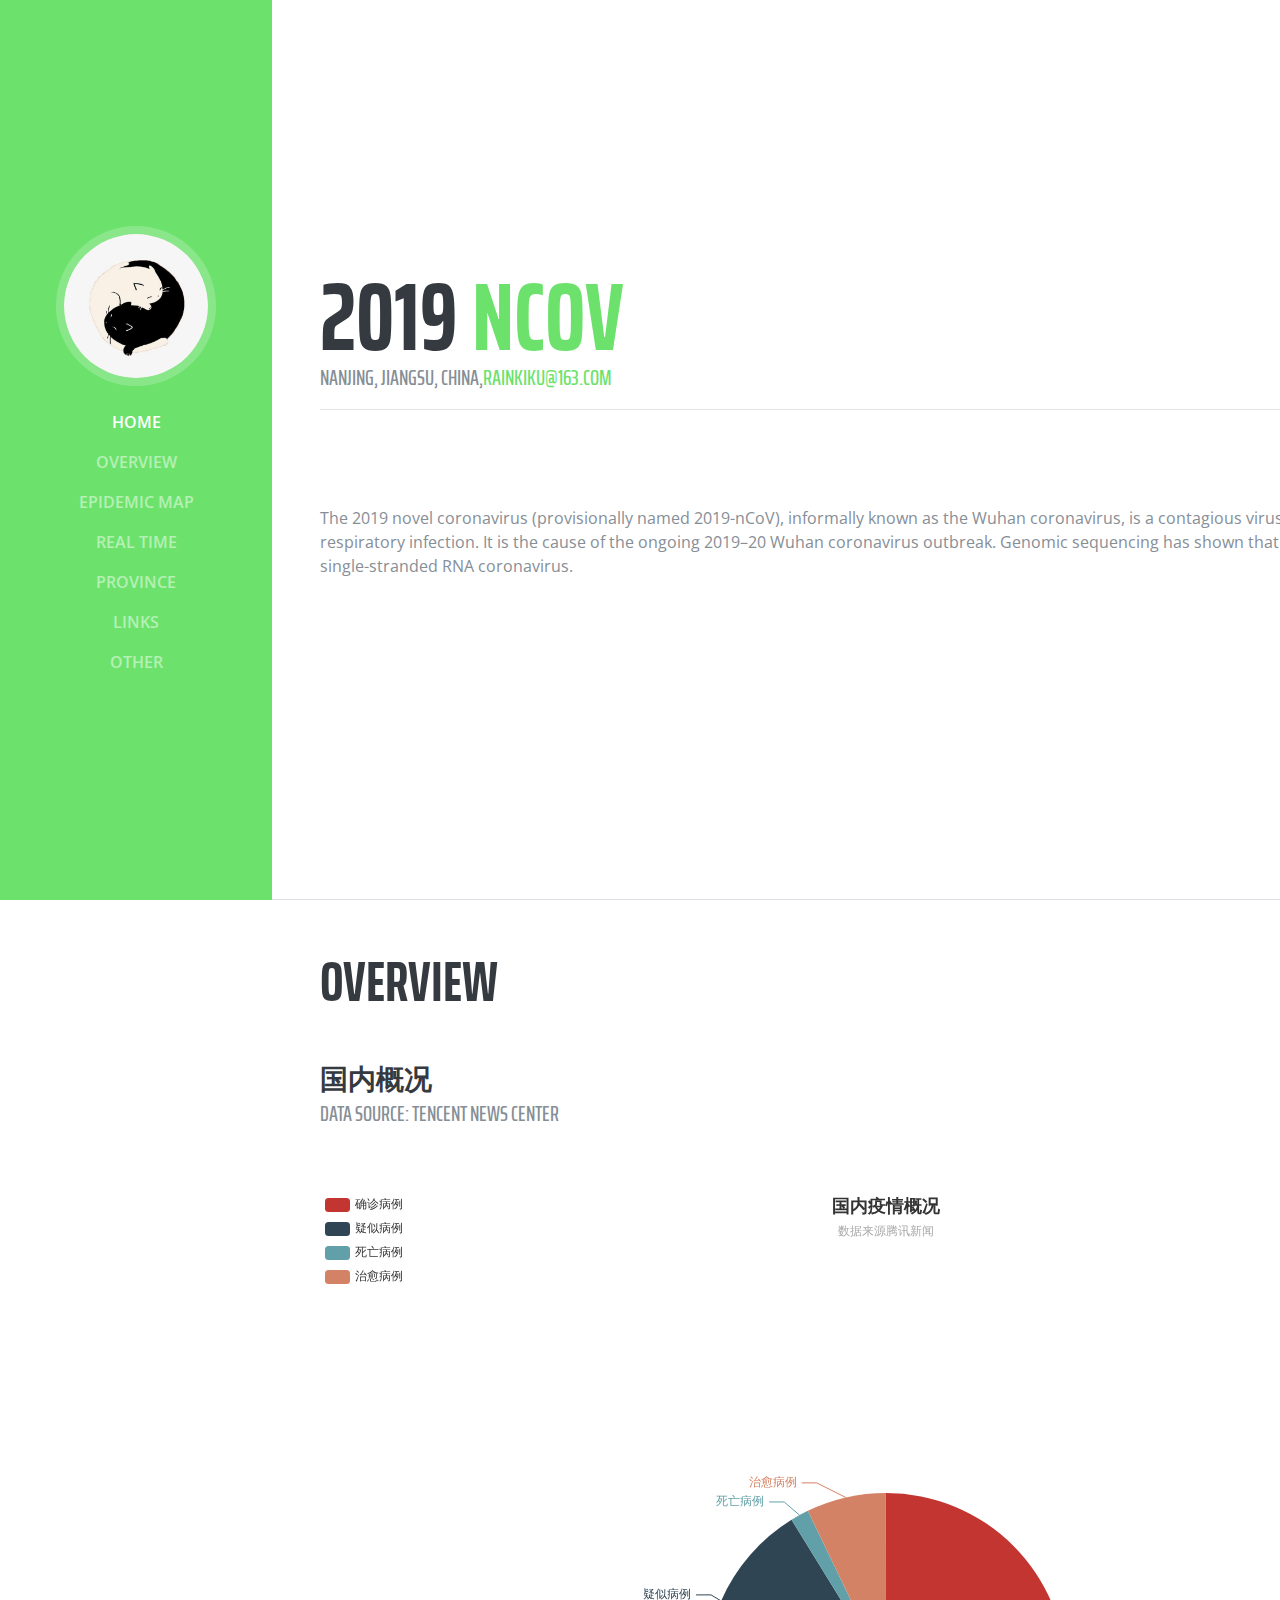
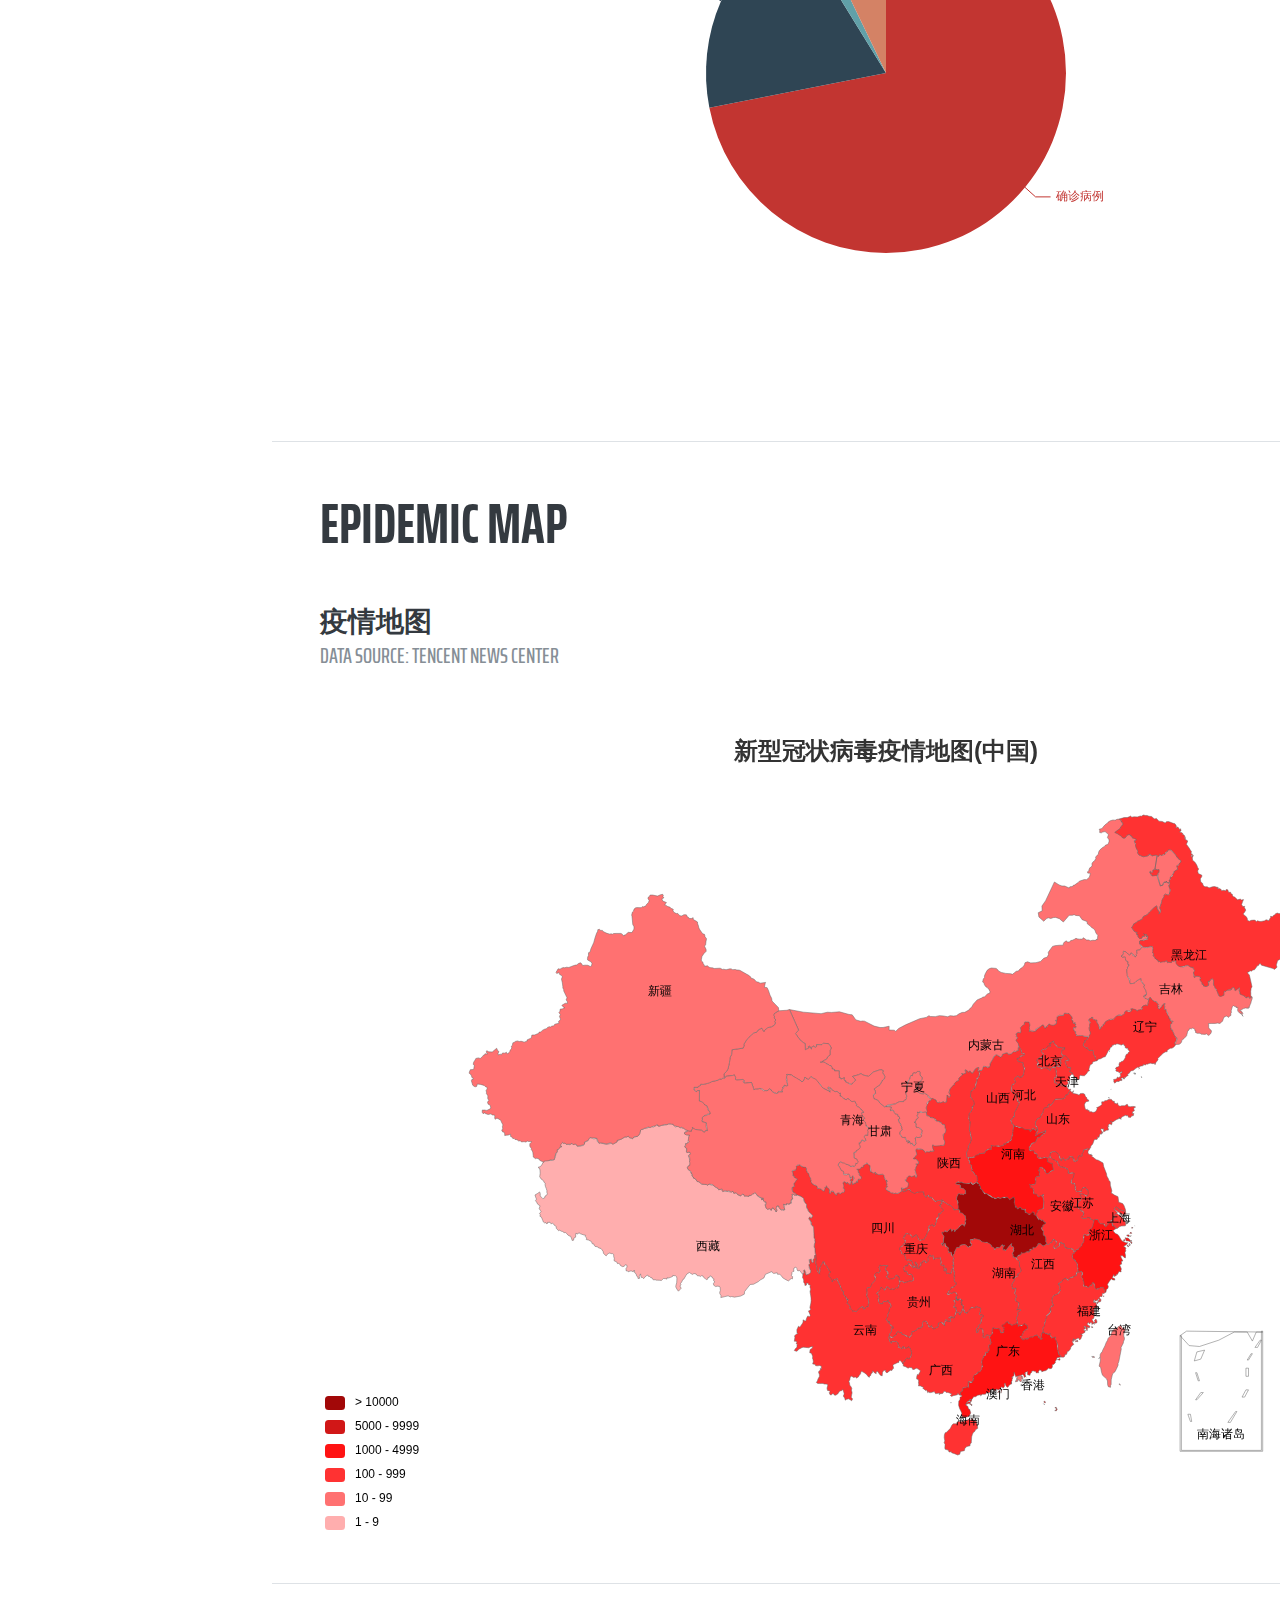
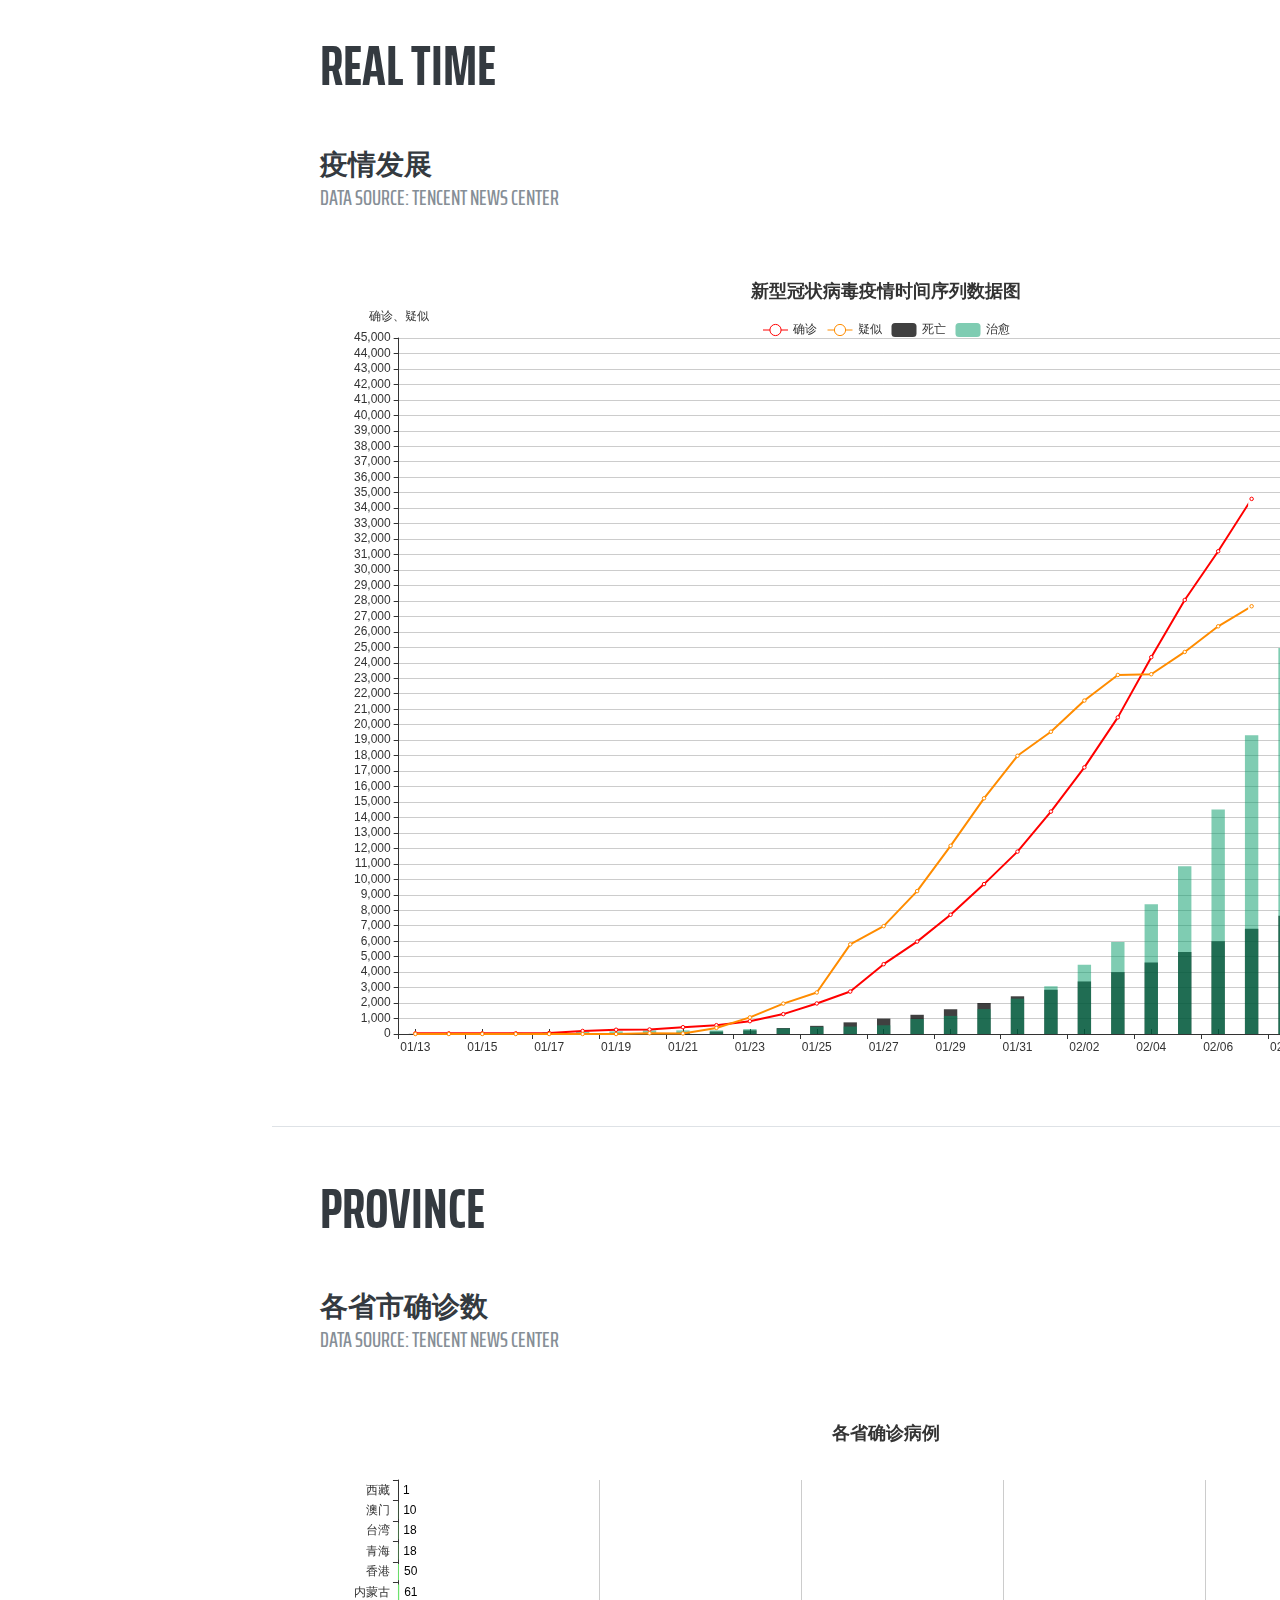
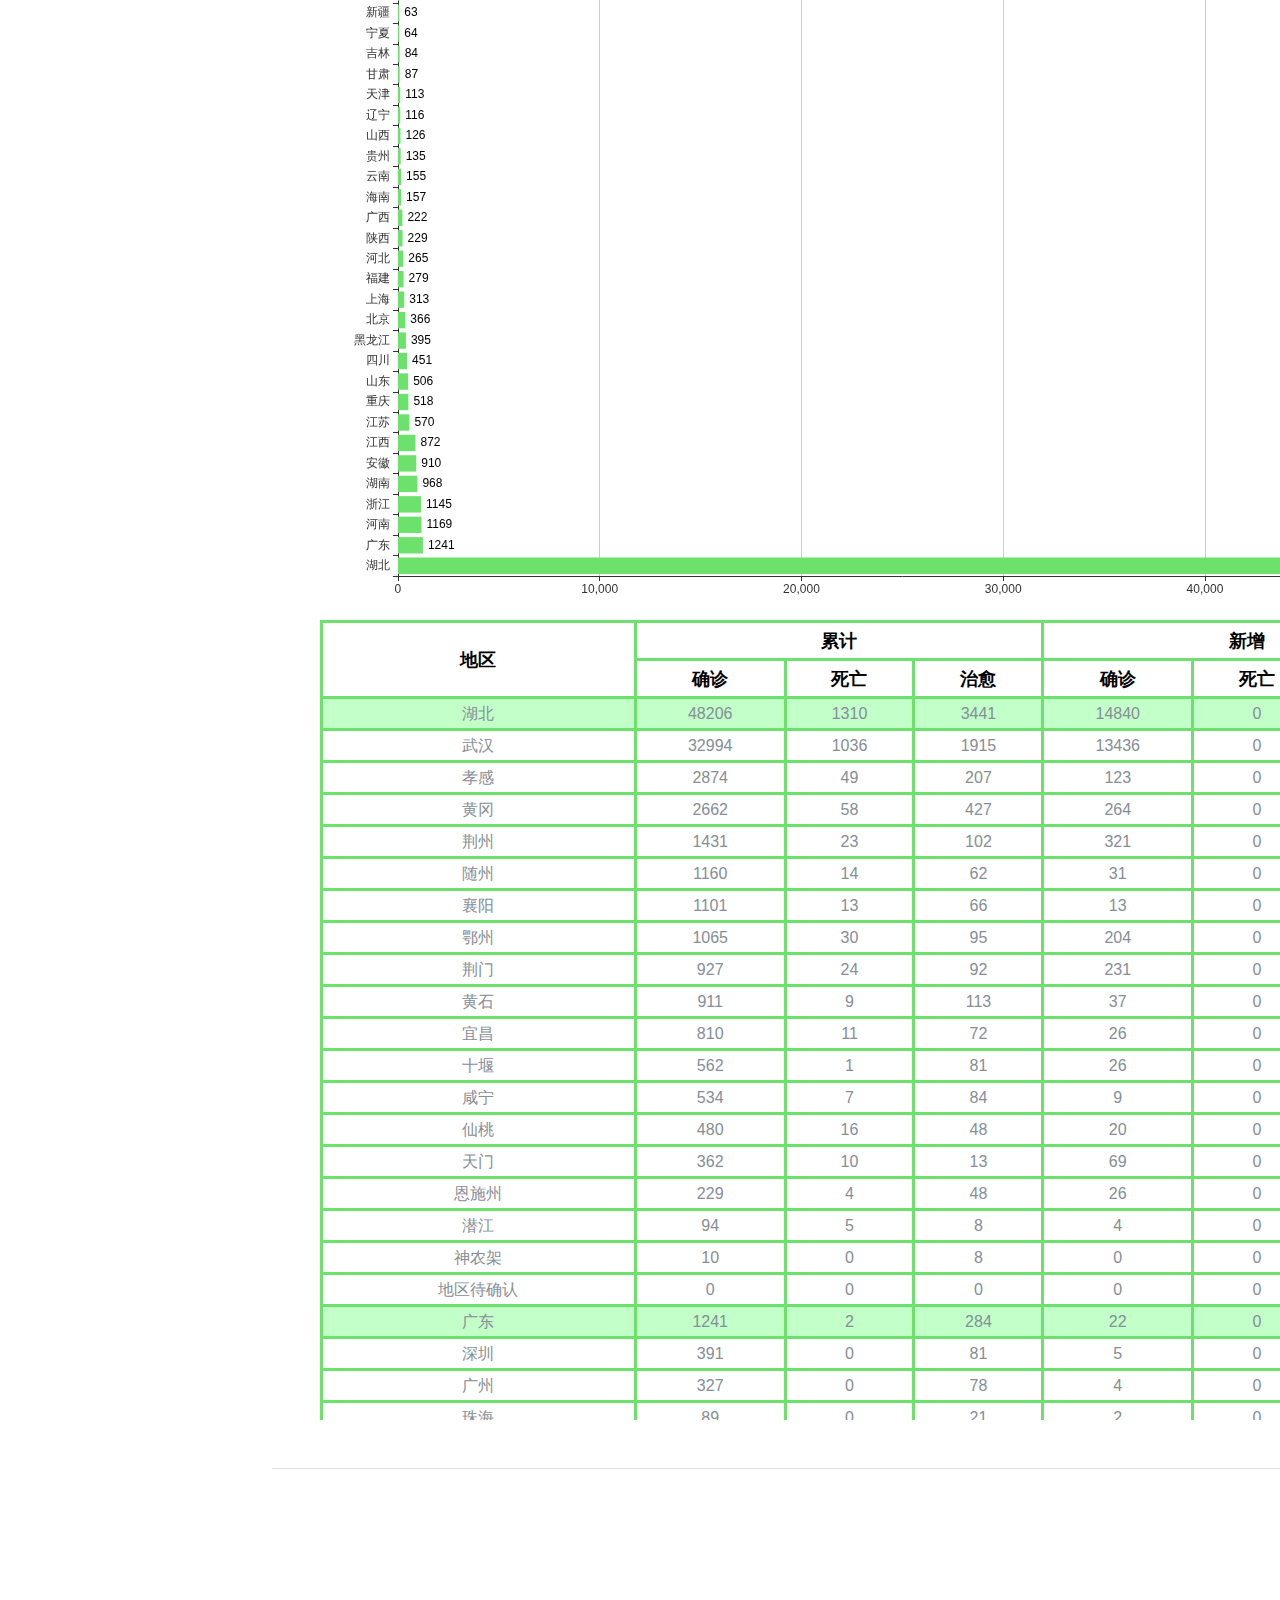
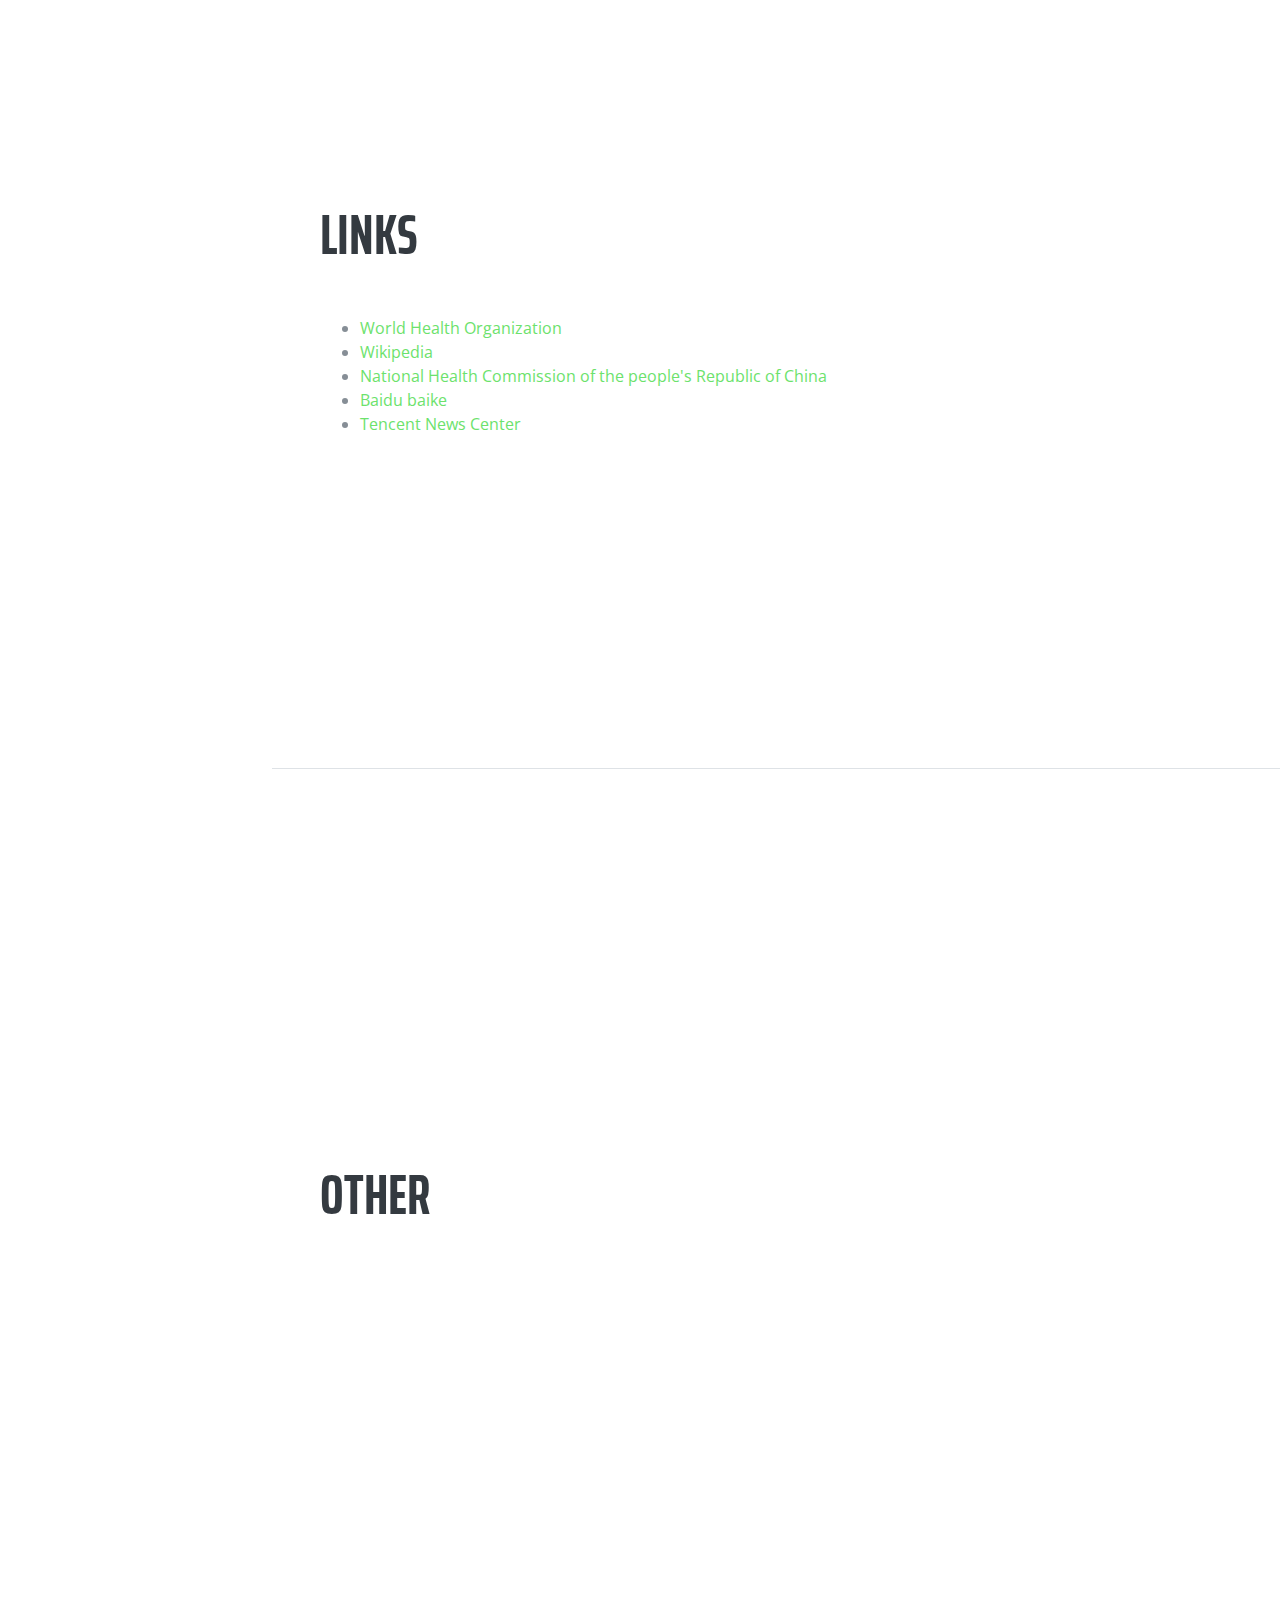
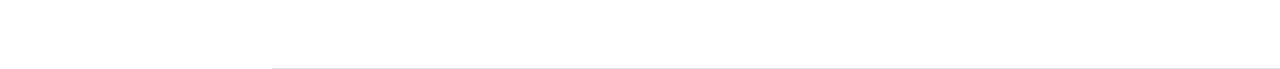
==== commit ceccd318: "updata202002131116" ====
--- a/txt/nCov.html
+++ b/txt/nCov.html
@@ -94,10 +94,10 @@
               <div class="subheading mb-3">Data source: Tencent News Center</div>
             </div>
             <div class="resume-date text-md-right">
-              <span class="text-primary">11:47 on Feb 12, 2020</span>
+              <span class="text-primary">11:15 on Feb 13, 2020</span>
             </div>
           </div>
-<!--           <table id="table_1">
+<!--           <table id="table_2">
             <tr>
                 <th>确诊</th><th>疑似</th><th>死亡</th><th>治愈</th>
     //data/Country//
@@ -117,7 +117,7 @@
               <div class="subheading mb-3">Data source: Tencent News Center</div>              
             </div>
             <div class="resume-date text-md-right">
-              <span class="text-primary">11:47 on Feb 12, 2020</span>
+              <span class="text-primary">11:15 on Feb 13, 2020</span>
             </div>
           </div>
         </div>
@@ -134,7 +134,7 @@
               <div class="subheading mb-3">Data source: Tencent News Center</div>              
             </div>
             <div class="resume-date text-md-right">
-              <span class="text-primary">11:47 on Feb 12, 2020</span>
+              <span class="text-primary">11:15 on Feb 13, 2020</span>
             </div>
           </div>
         </div>
@@ -150,177 +150,177 @@
               <div class="subheading mb-3">Data source: Tencent News Center</div>              
             </div>
             <div class="resume-date text-md-right">
-              <span class="text-primary">11:47 on Feb 12, 2020</span>
+              <span class="text-primary">11:15 on Feb 13, 2020</span>
             </div>
           </div>
         <div class="mydata" id="main_4"></div>
         <div class="mydata"><table id="table_1">
             <tr>
                 <th rowspan="2">地区</th><th colspan="3">累计</th><th colspan="3">新增<tr><th>确诊</th><th>死亡</th><th>治愈</th><th>确诊</th><th>死亡</th><th>治愈</th>
-    		<tr class="alt"><td>湖北</td><td>33366</td><td>1068</td><td>2639</td><td>1638</td><td>0</td><td>0</td></tr>
-		<tr><td>武汉</td><td>19558</td><td>820</td><td>1377</td><td>1104</td><td>0</td><td>0</td></tr>
-		<tr><td>孝感</td><td>2751</td><td>45</td><td>179</td><td>109</td><td>0</td><td>0</td></tr>
-		<tr><td>黄冈</td><td>2398</td><td>54</td><td>338</td><td>66</td><td>0</td><td>0</td></tr>
-		<tr><td>随州</td><td>1129</td><td>12</td><td>51</td><td>34</td><td>0</td><td>0</td></tr>
-		<tr><td>荆州</td><td>1110</td><td>21</td><td>80</td><td>35</td><td>0</td><td>0</td></tr>
-		<tr><td>襄阳</td><td>1088</td><td>12</td><td>60</td><td>25</td><td>0</td><td>0</td></tr>
-		<tr><td>黄石</td><td>874</td><td>6</td><td>96</td><td>39</td><td>0</td><td>0</td></tr>
-		<tr><td>鄂州</td><td>861</td><td>28</td><td>72</td><td>71</td><td>0</td><td>0</td></tr>
-		<tr><td>宜昌</td><td>784</td><td>8</td><td>62</td><td>12</td><td>0</td><td>0</td></tr>
-		<tr><td>荆门</td><td>696</td><td>24</td><td>81</td><td>40</td><td>0</td><td>0</td></tr>
-		<tr><td>十堰</td><td>536</td><td>1</td><td>70</td><td>31</td><td>0</td><td>0</td></tr>
-		<tr><td>咸宁</td><td>525</td><td>6</td><td>65</td><td>10</td><td>0</td><td>0</td></tr>
-		<tr><td>仙桃</td><td>460</td><td>13</td><td>43</td><td>22</td><td>0</td><td>0</td></tr>
-		<tr><td>天门</td><td>293</td><td>10</td><td>12</td><td>32</td><td>0</td><td>0</td></tr>
-		<tr><td>恩施州</td><td>203</td><td>3</td><td>38</td><td>8</td><td>0</td><td>0</td></tr>
-		<tr><td>潜江</td><td>90</td><td>5</td><td>8</td><td>0</td><td>0</td><td>0</td></tr>
-		<tr><td>神农架</td><td>10</td><td>0</td><td>7</td><td>0</td><td>0</td><td>0</td></tr>
+    		<tr class="alt"><td>湖北</td><td>48206</td><td>1310</td><td>3441</td><td>14840</td><td>0</td><td>0</td></tr>
+		<tr><td>武汉</td><td>32994</td><td>1036</td><td>1915</td><td>13436</td><td>0</td><td>0</td></tr>
+		<tr><td>孝感</td><td>2874</td><td>49</td><td>207</td><td>123</td><td>0</td><td>0</td></tr>
+		<tr><td>黄冈</td><td>2662</td><td>58</td><td>427</td><td>264</td><td>0</td><td>0</td></tr>
+		<tr><td>荆州</td><td>1431</td><td>23</td><td>102</td><td>321</td><td>0</td><td>0</td></tr>
+		<tr><td>随州</td><td>1160</td><td>14</td><td>62</td><td>31</td><td>0</td><td>0</td></tr>
+		<tr><td>襄阳</td><td>1101</td><td>13</td><td>66</td><td>13</td><td>0</td><td>0</td></tr>
+		<tr><td>鄂州</td><td>1065</td><td>30</td><td>95</td><td>204</td><td>0</td><td>0</td></tr>
+		<tr><td>荆门</td><td>927</td><td>24</td><td>92</td><td>231</td><td>0</td><td>0</td></tr>
+		<tr><td>黄石</td><td>911</td><td>9</td><td>113</td><td>37</td><td>0</td><td>0</td></tr>
+		<tr><td>宜昌</td><td>810</td><td>11</td><td>72</td><td>26</td><td>0</td><td>0</td></tr>
+		<tr><td>十堰</td><td>562</td><td>1</td><td>81</td><td>26</td><td>0</td><td>0</td></tr>
+		<tr><td>咸宁</td><td>534</td><td>7</td><td>84</td><td>9</td><td>0</td><td>0</td></tr>
+		<tr><td>仙桃</td><td>480</td><td>16</td><td>48</td><td>20</td><td>0</td><td>0</td></tr>
+		<tr><td>天门</td><td>362</td><td>10</td><td>13</td><td>69</td><td>0</td><td>0</td></tr>
+		<tr><td>恩施州</td><td>229</td><td>4</td><td>48</td><td>26</td><td>0</td><td>0</td></tr>
+		<tr><td>潜江</td><td>94</td><td>5</td><td>8</td><td>4</td><td>0</td><td>0</td></tr>
+		<tr><td>神农架</td><td>10</td><td>0</td><td>8</td><td>0</td><td>0</td><td>0</td></tr>
 		<tr><td>地区待确认</td><td>0</td><td>0</td><td>0</td><td>0</td><td>0</td><td>0</td></tr>
-		<tr class="alt"><td>广东</td><td>1219</td><td>1</td><td>241</td><td>42</td><td>0</td><td>0</td></tr>
-		<tr><td>深圳</td><td>386</td><td>0</td><td>66</td><td>11</td><td>0</td><td>0</td></tr>
-		<tr><td>广州</td><td>323</td><td>0</td><td>70</td><td>6</td><td>0</td><td>0</td></tr>
-		<tr><td>珠海</td><td>87</td><td>0</td><td>17</td><td>1</td><td>0</td><td>0</td></tr>
-		<tr><td>佛山</td><td>78</td><td>0</td><td>15</td><td>8</td><td>0</td><td>0</td></tr>
-		<tr><td>东莞</td><td>67</td><td>0</td><td>7</td><td>5</td><td>0</td><td>0</td></tr>
-		<tr><td>中山</td><td>62</td><td>0</td><td>16</td><td>4</td><td>0</td><td>0</td></tr>
-		<tr><td>惠州</td><td>54</td><td>0</td><td>4</td><td>1</td><td>0</td><td>0</td></tr>
-		<tr><td>汕头</td><td>25</td><td>0</td><td>6</td><td>0</td><td>0</td><td>0</td></tr>
-		<tr><td>江门</td><td>21</td><td>0</td><td>2</td><td>1</td><td>0</td><td>0</td></tr>
+		<tr class="alt"><td>广东</td><td>1241</td><td>2</td><td>284</td><td>22</td><td>0</td><td>0</td></tr>
+		<tr><td>深圳</td><td>391</td><td>0</td><td>81</td><td>5</td><td>0</td><td>0</td></tr>
+		<tr><td>广州</td><td>327</td><td>0</td><td>78</td><td>4</td><td>0</td><td>0</td></tr>
+		<tr><td>珠海</td><td>89</td><td>0</td><td>21</td><td>2</td><td>0</td><td>0</td></tr>
+		<tr><td>佛山</td><td>81</td><td>0</td><td>17</td><td>3</td><td>0</td><td>0</td></tr>
+		<tr><td>东莞</td><td>70</td><td>1</td><td>7</td><td>3</td><td>0</td><td>0</td></tr>
+		<tr><td>中山</td><td>64</td><td>0</td><td>21</td><td>2</td><td>0</td><td>0</td></tr>
+		<tr><td>惠州</td><td>55</td><td>0</td><td>7</td><td>1</td><td>0</td><td>0</td></tr>
+		<tr><td>汕头</td><td>25</td><td>0</td><td>8</td><td>0</td><td>0</td><td>0</td></tr>
+		<tr><td>江门</td><td>22</td><td>0</td><td>2</td><td>1</td><td>0</td><td>0</td></tr>
 		<tr><td>湛江</td><td>21</td><td>0</td><td>9</td><td>0</td><td>0</td><td>0</td></tr>
-		<tr><td>肇庆</td><td>16</td><td>1</td><td>7</td><td>1</td><td>0</td><td>0</td></tr>
-		<tr><td>梅州</td><td>13</td><td>0</td><td>4</td><td>0</td><td>0</td><td>0</td></tr>
-		<tr><td>茂名</td><td>13</td><td>0</td><td>1</td><td>2</td><td>0</td><td>0</td></tr>
-		<tr><td>阳江</td><td>13</td><td>0</td><td>1</td><td>0</td><td>0</td><td>0</td></tr>
-		<tr><td>清远</td><td>12</td><td>0</td><td>5</td><td>2</td><td>0</td><td>0</td></tr>
+		<tr><td>肇庆</td><td>16</td><td>1</td><td>7</td><td>0</td><td>0</td><td>0</td></tr>
+		<tr><td>茂名</td><td>13</td><td>0</td><td>2</td><td>0</td><td>0</td><td>0</td></tr>
+		<tr><td>梅州</td><td>13</td><td>0</td><td>5</td><td>0</td><td>0</td><td>0</td></tr>
+		<tr><td>阳江</td><td>13</td><td>0</td><td>5</td><td>0</td><td>0</td><td>0</td></tr>
+		<tr><td>清远</td><td>12</td><td>0</td><td>5</td><td>0</td><td>0</td><td>0</td></tr>
+		<tr><td>韶关</td><td>8</td><td>0</td><td>3</td><td>1</td><td>0</td><td>0</td></tr>
 		<tr><td>揭阳</td><td>8</td><td>0</td><td>3</td><td>0</td><td>0</td><td>0</td></tr>
-		<tr><td>韶关</td><td>7</td><td>0</td><td>3</td><td>0</td><td>0</td><td>0</td></tr>
+		<tr><td>汕尾</td><td>5</td><td>0</td><td>1</td><td>0</td><td>0</td><td>0</td></tr>
 		<tr><td>潮州</td><td>5</td><td>0</td><td>0</td><td>0</td><td>0</td><td>0</td></tr>
-		<tr><td>汕尾</td><td>5</td><td>0</td><td>1</td><td>0</td><td>0</td><td>0</td></tr>
 		<tr><td>河源</td><td>3</td><td>0</td><td>1</td><td>0</td><td>0</td><td>0</td></tr>
-		<tr><td>地区待确认</td><td>0</td><td>0</td><td>3</td><td>0</td><td>0</td><td>0</td></tr>
-		<tr class="alt"><td>河南</td><td>1135</td><td>8</td><td>231</td><td>30</td><td>0</td><td>0</td></tr>
-		<tr><td>信阳</td><td>231</td><td>0</td><td>28</td><td>3</td><td>0</td><td>0</td></tr>
-		<tr><td>南阳</td><td>138</td><td>2</td><td>28</td><td>2</td><td>0</td><td>0</td></tr>
-		<tr><td>郑州</td><td>137</td><td>0</td><td>36</td><td>5</td><td>0</td><td>0</td></tr>
-		<tr><td>驻马店</td><td>128</td><td>0</td><td>25</td><td>2</td><td>0</td><td>0</td></tr>
-		<tr><td>商丘</td><td>86</td><td>0</td><td>9</td><td>0</td><td>0</td><td>0</td></tr>
-		<tr><td>周口</td><td>66</td><td>0</td><td>16</td><td>1</td><td>0</td><td>0</td></tr>
-		<tr><td>平顶山</td><td>55</td><td>1</td><td>13</td><td>1</td><td>0</td><td>0</td></tr>
-		<tr><td>新乡</td><td>53</td><td>1</td><td>6</td><td>5</td><td>0</td><td>0</td></tr>
-		<tr><td>安阳</td><td>49</td><td>0</td><td>10</td><td>3</td><td>0</td><td>0</td></tr>
-		<tr><td>许昌</td><td>34</td><td>0</td><td>2</td><td>2</td><td>0</td><td>0</td></tr>
-		<tr><td>漯河</td><td>33</td><td>0</td><td>6</td><td>2</td><td>0</td><td>0</td></tr>
-		<tr><td>洛阳</td><td>29</td><td>0</td><td>2</td><td>1</td><td>0</td><td>0</td></tr>
-		<tr><td>焦作</td><td>28</td><td>1</td><td>1</td><td>0</td><td>0</td><td>0</td></tr>
+		<tr><td>地区待确认</td><td>0</td><td>0</td><td>1</td><td>0</td><td>0</td><td>0</td></tr>
+		<tr class="alt"><td>河南</td><td>1169</td><td>10</td><td>258</td><td>34</td><td>0</td><td>0</td></tr>
+		<tr><td>信阳</td><td>240</td><td>0</td><td>28</td><td>9</td><td>0</td><td>0</td></tr>
+		<tr><td>南阳</td><td>145</td><td>2</td><td>28</td><td>7</td><td>0</td><td>0</td></tr>
+		<tr><td>郑州</td><td>141</td><td>0</td><td>36</td><td>4</td><td>0</td><td>0</td></tr>
+		<tr><td>驻马店</td><td>134</td><td>0</td><td>25</td><td>6</td><td>0</td><td>0</td></tr>
+		<tr><td>商丘</td><td>87</td><td>0</td><td>9</td><td>1</td><td>0</td><td>0</td></tr>
+		<tr><td>周口</td><td>68</td><td>0</td><td>16</td><td>2</td><td>0</td><td>0</td></tr>
+		<tr><td>平顶山</td><td>56</td><td>1</td><td>13</td><td>1</td><td>0</td><td>0</td></tr>
+		<tr><td>新乡</td><td>54</td><td>1</td><td>6</td><td>1</td><td>0</td><td>0</td></tr>
+		<tr><td>安阳</td><td>50</td><td>0</td><td>10</td><td>1</td><td>0</td><td>0</td></tr>
+		<tr><td>许昌</td><td>34</td><td>0</td><td>2</td><td>0</td><td>0</td><td>0</td></tr>
+		<tr><td>漯河</td><td>33</td><td>0</td><td>6</td><td>0</td><td>0</td><td>0</td></tr>
+		<tr><td>洛阳</td><td>30</td><td>0</td><td>2</td><td>1</td><td>0</td><td>0</td></tr>
+		<tr><td>焦作</td><td>29</td><td>1</td><td>1</td><td>1</td><td>0</td><td>0</td></tr>
 		<tr><td>开封</td><td>25</td><td>0</td><td>1</td><td>0</td><td>0</td><td>0</td></tr>
-		<tr><td>鹤壁</td><td>19</td><td>0</td><td>3</td><td>1</td><td>0</td><td>0</td></tr>
-		<tr><td>濮阳</td><td>13</td><td>0</td><td>1</td><td>2</td><td>0</td><td>0</td></tr>
+		<tr><td>鹤壁</td><td>19</td><td>0</td><td>3</td><td>0</td><td>0</td><td>0</td></tr>
+		<tr><td>濮阳</td><td>13</td><td>0</td><td>1</td><td>0</td><td>0</td><td>0</td></tr>
 		<tr><td>三门峡</td><td>7</td><td>0</td><td>3</td><td>0</td><td>0</td><td>0</td></tr>
 		<tr><td>济源示范区</td><td>4</td><td>0</td><td>0</td><td>0</td><td>0</td><td>0</td></tr>
-		<tr><td>地区待确认</td><td>0</td><td>3</td><td>41</td><td>0</td><td>0</td><td>0</td></tr>
-		<tr class="alt"><td>浙江</td><td>1131</td><td>0</td><td>279</td><td>14</td><td>0</td><td>0</td></tr>
-		<tr><td>温州</td><td>481</td><td>0</td><td>107</td><td>7</td><td>0</td><td>0</td></tr>
-		<tr><td>杭州</td><td>159</td><td>0</td><td>51</td><td>2</td><td>0</td><td>0</td></tr>
-		<tr><td>宁波</td><td>153</td><td>0</td><td>24</td><td>2</td><td>0</td><td>0</td></tr>
-		<tr><td>台州</td><td>143</td><td>0</td><td>38</td><td>0</td><td>0</td><td>0</td></tr>
-		<tr><td>金华</td><td>54</td><td>0</td><td>19</td><td>1</td><td>0</td><td>0</td></tr>
-		<tr><td>嘉兴</td><td>42</td><td>0</td><td>6</td><td>2</td><td>0</td><td>0</td></tr>
-		<tr><td>绍兴</td><td>41</td><td>0</td><td>13</td><td>0</td><td>0</td><td>0</td></tr>
+		<tr><td>地区待确认</td><td>0</td><td>5</td><td>68</td><td>0</td><td>0</td><td>0</td></tr>
+		<tr class="alt"><td>浙江</td><td>1145</td><td>0</td><td>327</td><td>14</td><td>0</td><td>0</td></tr>
+		<tr><td>温州</td><td>490</td><td>0</td><td>120</td><td>9</td><td>0</td><td>0</td></tr>
+		<tr><td>杭州</td><td>162</td><td>0</td><td>63</td><td>3</td><td>0</td><td>0</td></tr>
+		<tr><td>宁波</td><td>153</td><td>0</td><td>31</td><td>0</td><td>0</td><td>0</td></tr>
+		<tr><td>台州</td><td>144</td><td>0</td><td>46</td><td>1</td><td>0</td><td>0</td></tr>
+		<tr><td>金华</td><td>55</td><td>0</td><td>23</td><td>1</td><td>0</td><td>0</td></tr>
+		<tr><td>嘉兴</td><td>42</td><td>0</td><td>6</td><td>0</td><td>0</td><td>0</td></tr>
+		<tr><td>绍兴</td><td>41</td><td>0</td><td>15</td><td>0</td><td>0</td><td>0</td></tr>
 		<tr><td>衢州</td><td>21</td><td>0</td><td>5</td><td>0</td><td>0</td><td>0</td></tr>
-		<tr><td>丽水</td><td>17</td><td>0</td><td>7</td><td>0</td><td>0</td><td>0</td></tr>
+		<tr><td>丽水</td><td>17</td><td>0</td><td>9</td><td>0</td><td>0</td><td>0</td></tr>
 		<tr><td>舟山</td><td>10</td><td>0</td><td>5</td><td>0</td><td>0</td><td>0</td></tr>
 		<tr><td>湖州</td><td>10</td><td>0</td><td>4</td><td>0</td><td>0</td><td>0</td></tr>
-		<tr class="alt"><td>湖南</td><td>946</td><td>2</td><td>263</td><td>34</td><td>0</td><td>0</td></tr>
-		<tr><td>长沙</td><td>223</td><td>0</td><td>48</td><td>4</td><td>0</td><td>0</td></tr>
-		<tr><td>岳阳</td><td>146</td><td>1</td><td>24</td><td>12</td><td>0</td><td>0</td></tr>
-		<tr><td>邵阳</td><td>94</td><td>1</td><td>25</td><td>3</td><td>0</td><td>0</td></tr>
-		<tr><td>常德</td><td>75</td><td>0</td><td>18</td><td>2</td><td>0</td><td>0</td></tr>
-		<tr><td>株洲</td><td>71</td><td>0</td><td>12</td><td>3</td><td>0</td><td>0</td></tr>
-		<tr><td>娄底</td><td>69</td><td>0</td><td>18</td><td>0</td><td>0</td><td>0</td></tr>
-		<tr><td>益阳</td><td>58</td><td>0</td><td>22</td><td>4</td><td>0</td><td>0</td></tr>
+		<tr class="alt"><td>湖南</td><td>968</td><td>2</td><td>312</td><td>22</td><td>0</td><td>0</td></tr>
+		<tr><td>长沙</td><td>228</td><td>0</td><td>57</td><td>5</td><td>0</td><td>0</td></tr>
+		<tr><td>岳阳</td><td>148</td><td>1</td><td>42</td><td>2</td><td>0</td><td>0</td></tr>
+		<tr><td>邵阳</td><td>99</td><td>1</td><td>33</td><td>5</td><td>0</td><td>0</td></tr>
+		<tr><td>常德</td><td>77</td><td>0</td><td>24</td><td>2</td><td>0</td><td>0</td></tr>
+		<tr><td>株洲</td><td>75</td><td>0</td><td>14</td><td>4</td><td>0</td><td>0</td></tr>
+		<tr><td>娄底</td><td>72</td><td>0</td><td>22</td><td>3</td><td>0</td><td>0</td></tr>
+		<tr><td>益阳</td><td>59</td><td>0</td><td>22</td><td>1</td><td>0</td><td>0</td></tr>
 		<tr><td>衡阳</td><td>45</td><td>0</td><td>23</td><td>0</td><td>0</td><td>0</td></tr>
-		<tr><td>永州</td><td>43</td><td>0</td><td>18</td><td>1</td><td>0</td><td>0</td></tr>
+		<tr><td>永州</td><td>43</td><td>0</td><td>18</td><td>0</td><td>0</td><td>0</td></tr>
 		<tr><td>怀化</td><td>39</td><td>0</td><td>21</td><td>0</td><td>0</td><td>0</td></tr>
-		<tr><td>郴州</td><td>38</td><td>0</td><td>14</td><td>5</td><td>0</td><td>0</td></tr>
-		<tr><td>湘潭</td><td>32</td><td>0</td><td>11</td><td>0</td><td>0</td><td>0</td></tr>
+		<tr><td>郴州</td><td>38</td><td>0</td><td>15</td><td>0</td><td>0</td><td>0</td></tr>
+		<tr><td>湘潭</td><td>32</td><td>0</td><td>12</td><td>0</td><td>0</td><td>0</td></tr>
 		<tr><td>湘西自治州</td><td>8</td><td>0</td><td>6</td><td>0</td><td>0</td><td>0</td></tr>
 		<tr><td>张家界</td><td>5</td><td>0</td><td>3</td><td>0</td><td>0</td><td>0</td></tr>
-		<tr class="alt"><td>安徽</td><td>889</td><td>4</td><td>128</td><td>29</td><td>0</td><td>0</td></tr>
-		<tr><td>合肥</td><td>157</td><td>1</td><td>28</td><td>7</td><td>0</td><td>0</td></tr>
-		<tr><td>蚌埠</td><td>141</td><td>3</td><td>2</td><td>7</td><td>0</td><td>0</td></tr>
-		<tr><td>阜阳</td><td>138</td><td>0</td><td>17</td><td>6</td><td>0</td><td>0</td></tr>
-		<tr><td>亳州</td><td>97</td><td>0</td><td>12</td><td>5</td><td>0</td><td>0</td></tr>
-		<tr><td>安庆</td><td>80</td><td>0</td><td>15</td><td>0</td><td>0</td><td>0</td></tr>
-		<tr><td>六安</td><td>59</td><td>0</td><td>3</td><td>0</td><td>0</td><td>0</td></tr>
-		<tr><td>宿州</td><td>36</td><td>0</td><td>8</td><td>3</td><td>0</td><td>0</td></tr>
-		<tr><td>马鞍山</td><td>32</td><td>0</td><td>6</td><td>0</td><td>0</td><td>0</td></tr>
-		<tr><td>芜湖</td><td>31</td><td>0</td><td>4</td><td>0</td><td>0</td><td>0</td></tr>
-		<tr><td>铜陵</td><td>27</td><td>0</td><td>9</td><td>0</td><td>0</td><td>0</td></tr>
-		<tr><td>淮北</td><td>24</td><td>0</td><td>6</td><td>0</td><td>0</td><td>0</td></tr>
-		<tr><td>淮南</td><td>24</td><td>0</td><td>6</td><td>0</td><td>0</td><td>0</td></tr>
-		<tr><td>池州</td><td>16</td><td>0</td><td>3</td><td>1</td><td>0</td><td>0</td></tr>
-		<tr><td>滁州</td><td>12</td><td>0</td><td>4</td><td>0</td><td>0</td><td>0</td></tr>
+		<tr class="alt"><td>安徽</td><td>910</td><td>5</td><td>166</td><td>22</td><td>0</td><td>0</td></tr>
+		<tr><td>合肥</td><td>161</td><td>1</td><td>35</td><td>4</td><td>0</td><td>0</td></tr>
+		<tr><td>蚌埠</td><td>146</td><td>4</td><td>3</td><td>5</td><td>0</td><td>0</td></tr>
+		<tr><td>阜阳</td><td>142</td><td>0</td><td>23</td><td>4</td><td>0</td><td>0</td></tr>
+		<tr><td>亳州</td><td>100</td><td>0</td><td>16</td><td>3</td><td>0</td><td>0</td></tr>
+		<tr><td>安庆</td><td>80</td><td>0</td><td>29</td><td>0</td><td>0</td><td>0</td></tr>
+		<tr><td>六安</td><td>60</td><td>0</td><td>3</td><td>1</td><td>0</td><td>0</td></tr>
+		<tr><td>宿州</td><td>38</td><td>0</td><td>10</td><td>2</td><td>0</td><td>0</td></tr>
+		<tr><td>马鞍山</td><td>32</td><td>0</td><td>8</td><td>0</td><td>0</td><td>0</td></tr>
+		<tr><td>芜湖</td><td>31</td><td>0</td><td>5</td><td>0</td><td>0</td><td>0</td></tr>
+		<tr><td>铜陵</td><td>28</td><td>0</td><td>10</td><td>1</td><td>0</td><td>0</td></tr>
+		<tr><td>淮北</td><td>25</td><td>0</td><td>6</td><td>1</td><td>0</td><td>0</td></tr>
+		<tr><td>淮南</td><td>23</td><td>0</td><td>6</td><td>0</td><td>0</td><td>0</td></tr>
+		<tr><td>池州</td><td>16</td><td>0</td><td>3</td><td>0</td><td>0</td><td>0</td></tr>
+		<tr><td>滁州</td><td>13</td><td>0</td><td>4</td><td>1</td><td>0</td><td>0</td></tr>
 		<tr><td>黄山</td><td>9</td><td>0</td><td>1</td><td>0</td><td>0</td><td>0</td></tr>
 		<tr><td>宣城</td><td>6</td><td>0</td><td>4</td><td>0</td><td>0</td><td>0</td></tr>
-		<tr class="alt"><td>江西</td><td>844</td><td>1</td><td>152</td><td>40</td><td>0</td><td>0</td></tr>
-		<tr><td>南昌</td><td>204</td><td>0</td><td>53</td><td>10</td><td>0</td><td>0</td></tr>
-		<tr><td>新余</td><td>117</td><td>0</td><td>26</td><td>7</td><td>0</td><td>0</td></tr>
-		<tr><td>上饶</td><td>116</td><td>0</td><td>15</td><td>5</td><td>0</td><td>0</td></tr>
-		<tr><td>九江</td><td>105</td><td>0</td><td>14</td><td>4</td><td>0</td><td>0</td></tr>
-		<tr><td>宜春</td><td>88</td><td>0</td><td>16</td><td>5</td><td>0</td><td>0</td></tr>
-		<tr><td>赣州</td><td>72</td><td>1</td><td>8</td><td>0</td><td>0</td><td>0</td></tr>
-		<tr><td>抚州</td><td>68</td><td>0</td><td>11</td><td>1</td><td>0</td><td>0</td></tr>
-		<tr><td>萍乡</td><td>29</td><td>0</td><td>2</td><td>3</td><td>0</td><td>0</td></tr>
-		<tr><td>吉安</td><td>21</td><td>0</td><td>5</td><td>1</td><td>0</td><td>0</td></tr>
-		<tr><td>鹰潭</td><td>18</td><td>0</td><td>1</td><td>4</td><td>0</td><td>0</td></tr>
+		<tr class="alt"><td>江西</td><td>872</td><td>1</td><td>170</td><td>28</td><td>0</td><td>0</td></tr>
+		<tr><td>南昌</td><td>210</td><td>0</td><td>61</td><td>5</td><td>0</td><td>0</td></tr>
+		<tr><td>新余</td><td>121</td><td>0</td><td>28</td><td>4</td><td>0</td><td>0</td></tr>
+		<tr><td>上饶</td><td>119</td><td>0</td><td>17</td><td>3</td><td>0</td><td>0</td></tr>
+		<tr><td>九江</td><td>109</td><td>0</td><td>14</td><td>4</td><td>0</td><td>0</td></tr>
+		<tr><td>宜春</td><td>95</td><td>0</td><td>16</td><td>7</td><td>0</td><td>0</td></tr>
+		<tr><td>赣州</td><td>76</td><td>1</td><td>10</td><td>4</td><td>0</td><td>0</td></tr>
+		<tr><td>抚州</td><td>69</td><td>0</td><td>14</td><td>1</td><td>0</td><td>0</td></tr>
+		<tr><td>萍乡</td><td>29</td><td>0</td><td>2</td><td>0</td><td>0</td><td>0</td></tr>
+		<tr><td>吉安</td><td>20</td><td>0</td><td>5</td><td>0</td><td>0</td><td>0</td></tr>
+		<tr><td>鹰潭</td><td>18</td><td>0</td><td>2</td><td>0</td><td>0</td><td>0</td></tr>
 		<tr><td>景德镇</td><td>5</td><td>0</td><td>1</td><td>0</td><td>0</td><td>0</td></tr>
 		<tr><td>赣江新区</td><td>1</td><td>0</td><td>0</td><td>0</td><td>0</td><td>0</td></tr>
-		<tr class="alt"><td>江苏</td><td>543</td><td>0</td><td>94</td><td>28</td><td>0</td><td>0</td></tr>
-		<tr><td>南京</td><td>87</td><td>0</td><td>22</td><td>3</td><td>0</td><td>0</td></tr>
-		<tr><td>苏州</td><td>84</td><td>0</td><td>13</td><td>4</td><td>0</td><td>0</td></tr>
-		<tr><td>徐州</td><td>66</td><td>0</td><td>10</td><td>3</td><td>0</td><td>0</td></tr>
-		<tr><td>无锡</td><td>48</td><td>0</td><td>4</td><td>3</td><td>0</td><td>0</td></tr>
-		<tr><td>淮安</td><td>47</td><td>0</td><td>6</td><td>1</td><td>0</td><td>0</td></tr>
-		<tr><td>连云港</td><td>39</td><td>0</td><td>5</td><td>2</td><td>0</td><td>0</td></tr>
-		<tr><td>南通</td><td>37</td><td>0</td><td>5</td><td>2</td><td>0</td><td>0</td></tr>
-		<tr><td>泰州</td><td>36</td><td>0</td><td>6</td><td>2</td><td>0</td><td>0</td></tr>
-		<tr><td>常州</td><td>36</td><td>0</td><td>6</td><td>5</td><td>0</td><td>0</td></tr>
-		<tr><td>盐城</td><td>21</td><td>0</td><td>3</td><td>3</td><td>0</td><td>0</td></tr>
-		<tr><td>扬州</td><td>18</td><td>0</td><td>6</td><td>0</td><td>0</td><td>0</td></tr>
+		<tr class="alt"><td>江苏</td><td>570</td><td>0</td><td>131</td><td>27</td><td>0</td><td>0</td></tr>
+		<tr><td>南京</td><td>90</td><td>0</td><td>24</td><td>3</td><td>0</td><td>0</td></tr>
+		<tr><td>苏州</td><td>85</td><td>0</td><td>16</td><td>1</td><td>0</td><td>0</td></tr>
+		<tr><td>徐州</td><td>71</td><td>0</td><td>16</td><td>5</td><td>0</td><td>0</td></tr>
+		<tr><td>淮安</td><td>51</td><td>0</td><td>6</td><td>4</td><td>0</td><td>0</td></tr>
+		<tr><td>无锡</td><td>49</td><td>0</td><td>8</td><td>1</td><td>0</td><td>0</td></tr>
+		<tr><td>连云港</td><td>42</td><td>0</td><td>5</td><td>3</td><td>0</td><td>0</td></tr>
+		<tr><td>南通</td><td>38</td><td>0</td><td>10</td><td>1</td><td>0</td><td>0</td></tr>
+		<tr><td>常州</td><td>38</td><td>0</td><td>11</td><td>2</td><td>0</td><td>0</td></tr>
+		<tr><td>泰州</td><td>37</td><td>0</td><td>15</td><td>1</td><td>0</td><td>0</td></tr>
+		<tr><td>盐城</td><td>25</td><td>0</td><td>6</td><td>4</td><td>0</td><td>0</td></tr>
+		<tr><td>扬州</td><td>20</td><td>0</td><td>6</td><td>2</td><td>0</td><td>0</td></tr>
 		<tr><td>镇江</td><td>12</td><td>0</td><td>2</td><td>0</td><td>0</td><td>0</td></tr>
 		<tr><td>宿迁</td><td>12</td><td>0</td><td>6</td><td>0</td><td>0</td><td>0</td></tr>
-		<tr class="alt"><td>重庆</td><td>505</td><td>3</td><td>79</td><td>19</td><td>0</td><td>0</td></tr>
-		<tr><td>万州区</td><td>101</td><td>1</td><td>14</td><td>3</td><td>0</td><td>0</td></tr>
+		<tr class="alt"><td>重庆</td><td>518</td><td>3</td><td>102</td><td>13</td><td>0</td><td>0</td></tr>
+		<tr><td>万州区</td><td>103</td><td>1</td><td>16</td><td>2</td><td>0</td><td>0</td></tr>
 		<tr><td>江北区</td><td>25</td><td>0</td><td>2</td><td>0</td><td>0</td><td>0</td></tr>
-		<tr><td>云阳县</td><td>21</td><td>0</td><td>10</td><td>0</td><td>0</td><td>0</td></tr>
-		<tr><td>开州区</td><td>20</td><td>1</td><td>10</td><td>2</td><td>0</td><td>0</td></tr>
-		<tr><td>九龙坡区</td><td>20</td><td>1</td><td>1</td><td>0</td><td>0</td><td>0</td></tr>
-		<tr><td>合川区</td><td>20</td><td>0</td><td>3</td><td>2</td><td>0</td><td>0</td></tr>
+		<tr><td>云阳县</td><td>21</td><td>0</td><td>11</td><td>0</td><td>0</td><td>0</td></tr>
+		<tr><td>合川区</td><td>21</td><td>0</td><td>3</td><td>1</td><td>0</td><td>0</td></tr>
+		<tr><td>綦江区</td><td>21</td><td>0</td><td>1</td><td>5</td><td>0</td><td>0</td></tr>
+		<tr><td>九龙坡区</td><td>20</td><td>1</td><td>3</td><td>0</td><td>0</td><td>0</td></tr>
 		<tr><td>渝中区</td><td>20</td><td>0</td><td>1</td><td>0</td><td>0</td><td>0</td></tr>
 		<tr><td>垫江县</td><td>20</td><td>0</td><td>1</td><td>0</td><td>0</td><td>0</td></tr>
-		<tr><td>忠县</td><td>19</td><td>0</td><td>6</td><td>0</td><td>0</td><td>0</td></tr>
-		<tr><td>奉节县</td><td>17</td><td>0</td><td>2</td><td>3</td><td>0</td><td>0</td></tr>
-		<tr><td>綦江区</td><td>16</td><td>0</td><td>0</td><td>1</td><td>0</td><td>0</td></tr>
-		<tr><td>长寿区</td><td>16</td><td>0</td><td>3</td><td>0</td><td>0</td><td>0</td></tr>
-		<tr><td>两江新区</td><td>16</td><td>0</td><td>1</td><td>0</td><td>0</td><td>0</td></tr>
-		<tr><td>潼南区</td><td>15</td><td>0</td><td>0</td><td>1</td><td>0</td><td>0</td></tr>
-		<tr><td>渝北区</td><td>15</td><td>0</td><td>2</td><td>0</td><td>0</td><td>0</td></tr>
+		<tr><td>开州区</td><td>20</td><td>1</td><td>11</td><td>0</td><td>0</td><td>0</td></tr>
+		<tr><td>忠县</td><td>19</td><td>0</td><td>7</td><td>0</td><td>0</td><td>0</td></tr>
+		<tr><td>奉节县</td><td>18</td><td>0</td><td>2</td><td>1</td><td>0</td><td>0</td></tr>
+		<tr><td>两江新区</td><td>17</td><td>0</td><td>3</td><td>1</td><td>0</td><td>0</td></tr>
+		<tr><td>长寿区</td><td>17</td><td>0</td><td>8</td><td>1</td><td>0</td><td>0</td></tr>
+		<tr><td>渝北区</td><td>15</td><td>0</td><td>3</td><td>0</td><td>0</td><td>0</td></tr>
+		<tr><td>潼南区</td><td>15</td><td>0</td><td>0</td><td>0</td><td>0</td><td>0</td></tr>
 		<tr><td>大足区</td><td>14</td><td>0</td><td>1</td><td>0</td><td>0</td><td>0</td></tr>
 		<tr><td>石柱县</td><td>14</td><td>0</td><td>3</td><td>0</td><td>0</td><td>0</td></tr>
-		<tr><td>巫溪县</td><td>13</td><td>0</td><td>4</td><td>1</td><td>0</td><td>0</td></tr>
+		<tr><td>巫溪县</td><td>13</td><td>0</td><td>6</td><td>0</td><td>0</td><td>0</td></tr>
+		<tr><td>南岸区</td><td>11</td><td>0</td><td>1</td><td>2</td><td>0</td><td>0</td></tr>
+		<tr><td>巫山县</td><td>10</td><td>0</td><td>4</td><td>0</td><td>0</td><td>0</td></tr>
 		<tr><td>丰都县</td><td>10</td><td>0</td><td>1</td><td>0</td><td>0</td><td>0</td></tr>
-		<tr><td>巫山县</td><td>10</td><td>0</td><td>4</td><td>0</td><td>0</td><td>0</td></tr>
-		<tr><td>南岸区</td><td>9</td><td>0</td><td>0</td><td>0</td><td>0</td><td>0</td></tr>
-		<tr><td>沙坪坝区</td><td>8</td><td>0</td><td>0</td><td>6</td><td>0</td><td>0</td></tr>
-		<tr><td>璧山区</td><td>8</td><td>0</td><td>1</td><td>0</td><td>0</td><td>0</td></tr>
+		<tr><td>璧山区</td><td>8</td><td>0</td><td>2</td><td>0</td><td>0</td><td>0</td></tr>
+		<tr><td>荣昌区</td><td>8</td><td>0</td><td>0</td><td>0</td><td>0</td><td>0</td></tr>
 		<tr><td>铜梁区</td><td>8</td><td>0</td><td>0</td><td>0</td><td>0</td><td>0</td></tr>
-		<tr><td>荣昌区</td><td>8</td><td>0</td><td>0</td><td>0</td><td>0</td><td>0</td></tr>
-		<tr><td>大渡口区</td><td>7</td><td>0</td><td>1</td><td>0</td><td>0</td><td>0</td></tr>
+		<tr><td>沙坪坝区</td><td>8</td><td>0</td><td>0</td><td>0</td><td>0</td><td>0</td></tr>
+		<tr><td>大渡口区</td><td>7</td><td>0</td><td>3</td><td>0</td><td>0</td><td>0</td></tr>
 		<tr><td>巴南区</td><td>5</td><td>0</td><td>1</td><td>0</td><td>0</td><td>0</td></tr>
 		<tr><td>永川区</td><td>5</td><td>0</td><td>1</td><td>0</td><td>0</td><td>0</td></tr>
-		<tr><td>梁平区</td><td>4</td><td>0</td><td>1</td><td>0</td><td>0</td><td>0</td></tr>
+		<tr><td>梁平区</td><td>4</td><td>0</td><td>2</td><td>0</td><td>0</td><td>0</td></tr>
+		<tr><td>江津区</td><td>4</td><td>0</td><td>1</td><td>0</td><td>0</td><td>0</td></tr>
 		<tr><td>高新区</td><td>4</td><td>0</td><td>0</td><td>0</td><td>0</td><td>0</td></tr>
-		<tr><td>江津区</td><td>4</td><td>0</td><td>1</td><td>0</td><td>0</td><td>0</td></tr>
 		<tr><td>涪陵区</td><td>3</td><td>0</td><td>0</td><td>0</td><td>0</td><td>0</td></tr>
 		<tr><td>黔江区</td><td>2</td><td>0</td><td>2</td><td>0</td><td>0</td><td>0</td></tr>
 		<tr><td>彭水县</td><td>2</td><td>0</td><td>0</td><td>0</td><td>0</td><td>0</td></tr>
@@ -329,119 +329,119 @@
 		<tr><td>万盛经开区</td><td>1</td><td>0</td><td>0</td><td>0</td><td>0</td><td>0</td></tr>
 		<tr><td>武隆区</td><td>1</td><td>0</td><td>0</td><td>0</td><td>0</td><td>0</td></tr>
 		<tr><td>秀山县</td><td>1</td><td>0</td><td>1</td><td>0</td><td>0</td><td>0</td></tr>
-		<tr class="alt"><td>山东</td><td>497</td><td>1</td><td>80</td><td>11</td><td>0</td><td>0</td></tr>
-		<tr><td>青岛</td><td>53</td><td>1</td><td>12</td><td>0</td><td>0</td><td>0</td></tr>
-		<tr><td>济南</td><td>47</td><td>0</td><td>7</td><td>1</td><td>0</td><td>0</td></tr>
-		<tr><td>临沂</td><td>45</td><td>0</td><td>10</td><td>1</td><td>0</td><td>0</td></tr>
-		<tr><td>烟台</td><td>43</td><td>0</td><td>3</td><td>2</td><td>0</td><td>0</td></tr>
-		<tr><td>济宁</td><td>42</td><td>0</td><td>9</td><td>1</td><td>0</td><td>0</td></tr>
-		<tr><td>潍坊</td><td>38</td><td>0</td><td>4</td><td>0</td><td>0</td><td>0</td></tr>
-		<tr><td>威海</td><td>38</td><td>0</td><td>8</td><td>1</td><td>0</td><td>0</td></tr>
-		<tr><td>聊城</td><td>38</td><td>0</td><td>2</td><td>1</td><td>0</td><td>0</td></tr>
-		<tr><td>德州</td><td>33</td><td>0</td><td>6</td><td>1</td><td>0</td><td>0</td></tr>
-		<tr><td>泰安</td><td>32</td><td>0</td><td>1</td><td>0</td><td>0</td><td>0</td></tr>
-		<tr><td>枣庄</td><td>23</td><td>0</td><td>3</td><td>0</td><td>0</td><td>0</td></tr>
-		<tr><td>淄博</td><td>20</td><td>0</td><td>1</td><td>1</td><td>0</td><td>0</td></tr>
-		<tr><td>菏泽</td><td>18</td><td>0</td><td>6</td><td>1</td><td>0</td><td>0</td></tr>
+		<tr class="alt"><td>山东</td><td>506</td><td>2</td><td>98</td><td>9</td><td>0</td><td>0</td></tr>
+		<tr><td>青岛</td><td>53</td><td>1</td><td>13</td><td>0</td><td>0</td><td>0</td></tr>
+		<tr><td>济南</td><td>47</td><td>0</td><td>7</td><td>0</td><td>0</td><td>0</td></tr>
+		<tr><td>烟台</td><td>46</td><td>0</td><td>7</td><td>3</td><td>0</td><td>0</td></tr>
+		<tr><td>临沂</td><td>45</td><td>0</td><td>12</td><td>0</td><td>0</td><td>0</td></tr>
+		<tr><td>济宁</td><td>43</td><td>0</td><td>12</td><td>1</td><td>0</td><td>0</td></tr>
+		<tr><td>潍坊</td><td>38</td><td>0</td><td>5</td><td>0</td><td>0</td><td>0</td></tr>
+		<tr><td>威海</td><td>38</td><td>0</td><td>9</td><td>0</td><td>0</td><td>0</td></tr>
+		<tr><td>聊城</td><td>38</td><td>0</td><td>3</td><td>0</td><td>0</td><td>0</td></tr>
+		<tr><td>德州</td><td>35</td><td>1</td><td>6</td><td>2</td><td>0</td><td>0</td></tr>
+		<tr><td>泰安</td><td>32</td><td>0</td><td>4</td><td>0</td><td>0</td><td>0</td></tr>
+		<tr><td>枣庄</td><td>23</td><td>0</td><td>4</td><td>0</td><td>0</td><td>0</td></tr>
+		<tr><td>淄博</td><td>23</td><td>0</td><td>1</td><td>3</td><td>0</td><td>0</td></tr>
+		<tr><td>菏泽</td><td>18</td><td>0</td><td>7</td><td>0</td><td>0</td><td>0</td></tr>
 		<tr><td>日照</td><td>15</td><td>0</td><td>2</td><td>0</td><td>0</td><td>0</td></tr>
-		<tr><td>滨州</td><td>12</td><td>0</td><td>6</td><td>1</td><td>0</td><td>0</td></tr>
-		<tr class="alt"><td>四川</td><td>436</td><td>1</td><td>85</td><td>19</td><td>0</td><td>0</td></tr>
-		<tr><td>成都</td><td>125</td><td>1</td><td>41</td><td>1</td><td>0</td><td>0</td></tr>
-		<tr><td>甘孜</td><td>36</td><td>0</td><td>2</td><td>9</td><td>0</td><td>0</td></tr>
-		<tr><td>南充</td><td>34</td><td>0</td><td>4</td><td>0</td><td>0</td><td>0</td></tr>
-		<tr><td>达州</td><td>33</td><td>0</td><td>5</td><td>3</td><td>0</td><td>0</td></tr>
-		<tr><td>广安</td><td>30</td><td>0</td><td>3</td><td>0</td><td>0</td><td>0</td></tr>
-		<tr><td>绵阳</td><td>22</td><td>0</td><td>4</td><td>1</td><td>0</td><td>0</td></tr>
+		<tr><td>滨州</td><td>12</td><td>0</td><td>6</td><td>0</td><td>0</td><td>0</td></tr>
+		<tr class="alt"><td>四川</td><td>451</td><td>1</td><td>93</td><td>15</td><td>0</td><td>0</td></tr>
+		<tr><td>成都</td><td>131</td><td>1</td><td>42</td><td>6</td><td>0</td><td>0</td></tr>
+		<tr><td>甘孜</td><td>37</td><td>0</td><td>3</td><td>1</td><td>0</td><td>0</td></tr>
+		<tr><td>达州</td><td>36</td><td>0</td><td>5</td><td>3</td><td>0</td><td>0</td></tr>
+		<tr><td>南充</td><td>35</td><td>0</td><td>5</td><td>1</td><td>0</td><td>0</td></tr>
+		<tr><td>广安</td><td>30</td><td>0</td><td>5</td><td>0</td><td>0</td><td>0</td></tr>
 		<tr><td>巴中</td><td>22</td><td>0</td><td>1</td><td>0</td><td>0</td><td>0</td></tr>
-		<tr><td>内江</td><td>20</td><td>0</td><td>2</td><td>2</td><td>0</td><td>0</td></tr>
-		<tr><td>泸州</td><td>19</td><td>0</td><td>2</td><td>1</td><td>0</td><td>0</td></tr>
-		<tr><td>德阳</td><td>16</td><td>0</td><td>0</td><td>0</td><td>0</td><td>0</td></tr>
+		<tr><td>绵阳</td><td>22</td><td>0</td><td>4</td><td>0</td><td>0</td><td>0</td></tr>
+		<tr><td>内江</td><td>21</td><td>0</td><td>3</td><td>1</td><td>0</td><td>0</td></tr>
+		<tr><td>泸州</td><td>19</td><td>0</td><td>2</td><td>0</td><td>0</td><td>0</td></tr>
+		<tr><td>德阳</td><td>17</td><td>0</td><td>0</td><td>1</td><td>0</td><td>0</td></tr>
 		<tr><td>攀枝花</td><td>13</td><td>0</td><td>8</td><td>0</td><td>0</td><td>0</td></tr>
-		<tr><td>遂宁</td><td>10</td><td>0</td><td>2</td><td>0</td><td>0</td><td>0</td></tr>
-		<tr><td>宜宾</td><td>10</td><td>0</td><td>3</td><td>1</td><td>0</td><td>0</td></tr>
+		<tr><td>宜宾</td><td>11</td><td>0</td><td>3</td><td>1</td><td>0</td><td>0</td></tr>
 		<tr><td>凉山</td><td>10</td><td>0</td><td>1</td><td>0</td><td>0</td><td>0</td></tr>
+		<tr><td>遂宁</td><td>10</td><td>0</td><td>4</td><td>0</td><td>0</td><td>0</td></tr>
 		<tr><td>自贡</td><td>9</td><td>0</td><td>2</td><td>0</td><td>0</td><td>0</td></tr>
-		<tr><td>眉山</td><td>8</td><td>0</td><td>1</td><td>1</td><td>0</td><td>0</td></tr>
+		<tr><td>眉山</td><td>8</td><td>0</td><td>1</td><td>0</td><td>0</td><td>0</td></tr>
+		<tr><td>雅安</td><td>7</td><td>0</td><td>2</td><td>1</td><td>0</td><td>0</td></tr>
 		<tr><td>广元</td><td>6</td><td>0</td><td>1</td><td>0</td><td>0</td><td>0</td></tr>
-		<tr><td>雅安</td><td>6</td><td>0</td><td>2</td><td>0</td><td>0</td><td>0</td></tr>
+		<tr><td>资阳</td><td>3</td><td>0</td><td>1</td><td>0</td><td>0</td><td>0</td></tr>
 		<tr><td>乐山</td><td>3</td><td>0</td><td>0</td><td>0</td><td>0</td><td>0</td></tr>
-		<tr><td>资阳</td><td>3</td><td>0</td><td>1</td><td>0</td><td>0</td><td>0</td></tr>
 		<tr><td>阿坝</td><td>1</td><td>0</td><td>0</td><td>0</td><td>0</td><td>0</td></tr>
-		<tr class="alt"><td>黑龙江</td><td>378</td><td>8</td><td>28</td><td>18</td><td>0</td><td>0</td></tr>
-		<tr><td>哈尔滨</td><td>150</td><td>0</td><td>15</td><td>4</td><td>0</td><td>0</td></tr>
-		<tr><td>绥化</td><td>43</td><td>4</td><td>3</td><td>4</td><td>0</td><td>0</td></tr>
-		<tr><td>鸡西</td><td>43</td><td>0</td><td>1</td><td>5</td><td>0</td><td>0</td></tr>
-		<tr><td>双鸭山</td><td>39</td><td>2</td><td>1</td><td>1</td><td>0</td><td>0</td></tr>
-		<tr><td>齐齐哈尔</td><td>33</td><td>1</td><td>1</td><td>1</td><td>0</td><td>0</td></tr>
-		<tr><td>七台河</td><td>15</td><td>0</td><td>0</td><td>0</td><td>0</td><td>0</td></tr>
-		<tr><td>大庆</td><td>15</td><td>1</td><td>0</td><td>1</td><td>0</td><td>0</td></tr>
+		<tr class="alt"><td>黑龙江</td><td>395</td><td>9</td><td>31</td><td>17</td><td>0</td><td>0</td></tr>
+		<tr><td>哈尔滨</td><td>159</td><td>1</td><td>15</td><td>9</td><td>0</td><td>0</td></tr>
+		<tr><td>绥化</td><td>45</td><td>4</td><td>3</td><td>2</td><td>0</td><td>0</td></tr>
+		<tr><td>鸡西</td><td>44</td><td>0</td><td>1</td><td>1</td><td>0</td><td>0</td></tr>
+		<tr><td>双鸭山</td><td>39</td><td>2</td><td>1</td><td>0</td><td>0</td><td>0</td></tr>
+		<tr><td>齐齐哈尔</td><td>33</td><td>1</td><td>4</td><td>0</td><td>0</td><td>0</td></tr>
+		<tr><td>七台河</td><td>16</td><td>0</td><td>0</td><td>1</td><td>0</td><td>0</td></tr>
 		<tr><td>佳木斯</td><td>15</td><td>0</td><td>5</td><td>0</td><td>0</td><td>0</td></tr>
+		<tr><td>大庆</td><td>15</td><td>1</td><td>0</td><td>0</td><td>0</td><td>0</td></tr>
 		<tr><td>牡丹江</td><td>12</td><td>0</td><td>1</td><td>0</td><td>0</td><td>0</td></tr>
-		<tr><td>黑河</td><td>6</td><td>0</td><td>0</td><td>2</td><td>0</td><td>0</td></tr>
+		<tr><td>黑河</td><td>10</td><td>0</td><td>0</td><td>4</td><td>0</td><td>0</td></tr>
 		<tr><td>鹤岗</td><td>5</td><td>0</td><td>1</td><td>0</td><td>0</td><td>0</td></tr>
 		<tr><td>大兴安岭</td><td>2</td><td>0</td><td>0</td><td>0</td><td>0</td><td>0</td></tr>
-		<tr class="alt"><td>北京</td><td>352</td><td>3</td><td>56</td><td>10</td><td>0</td><td>0</td></tr>
+		<tr class="alt"><td>北京</td><td>366</td><td>3</td><td>68</td><td>14</td><td>0</td><td>0</td></tr>
+		<tr><td>海淀</td><td>56</td><td>0</td><td>0</td><td>0</td><td>0</td><td>0</td></tr>
 		<tr><td>朝阳</td><td>56</td><td>0</td><td>0</td><td>0</td><td>0</td><td>0</td></tr>
-		<tr><td>海淀</td><td>56</td><td>0</td><td>0</td><td>0</td><td>0</td><td>0</td></tr>
-		<tr><td>西城</td><td>43</td><td>0</td><td>0</td><td>3</td><td>0</td><td>0</td></tr>
-		<tr><td>大兴</td><td>37</td><td>0</td><td>0</td><td>1</td><td>0</td><td>0</td></tr>
-		<tr><td>丰台</td><td>32</td><td>0</td><td>0</td><td>2</td><td>0</td><td>0</td></tr>
-		<tr><td>外地来京</td><td>25</td><td>0</td><td>0</td><td>0</td><td>0</td><td>0</td></tr>
-		<tr><td>昌平</td><td>19</td><td>0</td><td>0</td><td>0</td><td>0</td><td>0</td></tr>
+		<tr><td>西城</td><td>46</td><td>0</td><td>0</td><td>3</td><td>0</td><td>0</td></tr>
+		<tr><td>大兴</td><td>38</td><td>0</td><td>0</td><td>1</td><td>0</td><td>0</td></tr>
+		<tr><td>丰台</td><td>36</td><td>0</td><td>0</td><td>4</td><td>0</td><td>0</td></tr>
+		<tr><td>外地来京</td><td>26</td><td>0</td><td>0</td><td>1</td><td>0</td><td>0</td></tr>
+		<tr><td>昌平</td><td>24</td><td>0</td><td>0</td><td>5</td><td>0</td><td>0</td></tr>
 		<tr><td>通州</td><td>17</td><td>0</td><td>0</td><td>0</td><td>0</td><td>0</td></tr>
 		<tr><td>房山</td><td>14</td><td>0</td><td>0</td><td>0</td><td>0</td><td>0</td></tr>
 		<tr><td>石景山</td><td>13</td><td>0</td><td>0</td><td>0</td><td>0</td><td>0</td></tr>
-		<tr><td>东城</td><td>12</td><td>0</td><td>0</td><td>3</td><td>0</td><td>0</td></tr>
+		<tr><td>东城</td><td>12</td><td>0</td><td>0</td><td>0</td><td>0</td><td>0</td></tr>
 		<tr><td>顺义</td><td>10</td><td>0</td><td>0</td><td>0</td><td>0</td><td>0</td></tr>
-		<tr><td>密云</td><td>7</td><td>0</td><td>0</td><td>1</td><td>0</td><td>0</td></tr>
+		<tr><td>密云</td><td>7</td><td>0</td><td>0</td><td>0</td><td>0</td><td>0</td></tr>
 		<tr><td>怀柔</td><td>7</td><td>0</td><td>0</td><td>0</td><td>0</td><td>0</td></tr>
 		<tr><td>门头沟</td><td>3</td><td>0</td><td>0</td><td>0</td><td>0</td><td>0</td></tr>
 		<tr><td>延庆</td><td>1</td><td>0</td><td>0</td><td>0</td><td>0</td><td>0</td></tr>
-		<tr><td>地区待确认</td><td>0</td><td>3</td><td>56</td><td>0</td><td>0</td><td>0</td></tr>
-		<tr class="alt"><td>上海</td><td>306</td><td>1</td><td>57</td><td>4</td><td>0</td><td>0</td></tr>
-		<tr><td>外地来沪</td><td>99</td><td>0</td><td>26</td><td>2</td><td>0</td><td>0</td></tr>
-		<tr><td>浦东</td><td>56</td><td>0</td><td>10</td><td>0</td><td>0</td><td>0</td></tr>
+		<tr><td>地区待确认</td><td>0</td><td>3</td><td>68</td><td>0</td><td>0</td><td>0</td></tr>
+		<tr class="alt"><td>上海</td><td>313</td><td>1</td><td>57</td><td>7</td><td>0</td><td>0</td></tr>
+		<tr><td>外地来沪</td><td>99</td><td>0</td><td>26</td><td>0</td><td>0</td><td>0</td></tr>
+		<tr><td>浦东</td><td>56</td><td>0</td><td>12</td><td>0</td><td>0</td><td>0</td></tr>
 		<tr><td>宝山</td><td>20</td><td>0</td><td>0</td><td>0</td><td>0</td><td>0</td></tr>
-		<tr><td>闵行</td><td>17</td><td>0</td><td>2</td><td>0</td><td>0</td><td>0</td></tr>
+		<tr><td>闵行</td><td>18</td><td>0</td><td>3</td><td>1</td><td>0</td><td>0</td></tr>
+		<tr><td>徐汇</td><td>17</td><td>0</td><td>2</td><td>1</td><td>0</td><td>0</td></tr>
 		<tr><td>静安</td><td>16</td><td>0</td><td>3</td><td>0</td><td>0</td><td>0</td></tr>
-		<tr><td>徐汇</td><td>16</td><td>0</td><td>1</td><td>0</td><td>0</td><td>0</td></tr>
 		<tr><td>松江</td><td>14</td><td>0</td><td>1</td><td>0</td><td>0</td><td>0</td></tr>
-		<tr><td>长宁</td><td>12</td><td>0</td><td>3</td><td>1</td><td>0</td><td>0</td></tr>
+		<tr><td>长宁</td><td>13</td><td>0</td><td>3</td><td>1</td><td>0</td><td>0</td></tr>
+		<tr><td>普陀</td><td>11</td><td>0</td><td>0</td><td>3</td><td>0</td><td>0</td></tr>
 		<tr><td>奉贤</td><td>9</td><td>0</td><td>1</td><td>0</td><td>0</td><td>0</td></tr>
-		<tr><td>普陀</td><td>8</td><td>0</td><td>0</td><td>0</td><td>0</td><td>0</td></tr>
+		<tr><td>嘉定</td><td>8</td><td>0</td><td>1</td><td>0</td><td>0</td><td>0</td></tr>
 		<tr><td>杨浦</td><td>8</td><td>0</td><td>0</td><td>0</td><td>0</td><td>0</td></tr>
-		<tr><td>嘉定</td><td>8</td><td>0</td><td>1</td><td>0</td><td>0</td><td>0</td></tr>
 		<tr><td>虹口</td><td>7</td><td>0</td><td>2</td><td>0</td><td>0</td><td>0</td></tr>
-		<tr><td>黄浦</td><td>6</td><td>0</td><td>1</td><td>1</td><td>0</td><td>0</td></tr>
+		<tr><td>黄浦</td><td>6</td><td>0</td><td>1</td><td>0</td><td>0</td><td>0</td></tr>
 		<tr><td>青浦</td><td>5</td><td>0</td><td>2</td><td>0</td><td>0</td><td>0</td></tr>
+		<tr><td>崇明</td><td>3</td><td>0</td><td>0</td><td>1</td><td>0</td><td>0</td></tr>
 		<tr><td>金山</td><td>3</td><td>0</td><td>0</td><td>0</td><td>0</td><td>0</td></tr>
-		<tr><td>崇明</td><td>2</td><td>0</td><td>0</td><td>0</td><td>0</td><td>0</td></tr>
-		<tr><td>地区待确认</td><td>0</td><td>1</td><td>4</td><td>0</td><td>0</td><td>0</td></tr>
-		<tr class="alt"><td>福建</td><td>272</td><td>0</td><td>46</td><td>5</td><td>0</td><td>0</td></tr>
-		<tr><td>福州</td><td>64</td><td>0</td><td>13</td><td>1</td><td>0</td><td>0</td></tr>
-		<tr><td>莆田</td><td>52</td><td>0</td><td>6</td><td>1</td><td>0</td><td>0</td></tr>
-		<tr><td>泉州</td><td>43</td><td>0</td><td>11</td><td>0</td><td>0</td><td>0</td></tr>
-		<tr><td>厦门</td><td>32</td><td>0</td><td>3</td><td>1</td><td>0</td><td>0</td></tr>
-		<tr><td>宁德</td><td>24</td><td>0</td><td>1</td><td>0</td><td>0</td><td>0</td></tr>
-		<tr><td>漳州</td><td>19</td><td>0</td><td>3</td><td>2</td><td>0</td><td>0</td></tr>
-		<tr><td>南平</td><td>19</td><td>0</td><td>3</td><td>0</td><td>0</td><td>0</td></tr>
+		<tr><td>地区待确认</td><td>0</td><td>1</td><td>0</td><td>0</td><td>0</td><td>0</td></tr>
+		<tr class="alt"><td>福建</td><td>279</td><td>0</td><td>54</td><td>7</td><td>0</td><td>0</td></tr>
+		<tr><td>福州</td><td>64</td><td>0</td><td>15</td><td>0</td><td>0</td><td>0</td></tr>
+		<tr><td>莆田</td><td>54</td><td>0</td><td>8</td><td>2</td><td>0</td><td>0</td></tr>
+		<tr><td>泉州</td><td>44</td><td>0</td><td>13</td><td>1</td><td>0</td><td>0</td></tr>
+		<tr><td>厦门</td><td>34</td><td>0</td><td>4</td><td>2</td><td>0</td><td>0</td></tr>
+		<tr><td>宁德</td><td>25</td><td>0</td><td>5</td><td>1</td><td>0</td><td>0</td></tr>
+		<tr><td>南平</td><td>20</td><td>0</td><td>3</td><td>1</td><td>0</td><td>0</td></tr>
+		<tr><td>漳州</td><td>19</td><td>0</td><td>3</td><td>0</td><td>0</td><td>0</td></tr>
 		<tr><td>三明</td><td>13</td><td>0</td><td>1</td><td>0</td><td>0</td><td>0</td></tr>
 		<tr><td>龙岩</td><td>6</td><td>0</td><td>1</td><td>0</td><td>0</td><td>0</td></tr>
-		<tr><td>地区待确认</td><td>0</td><td>0</td><td>4</td><td>0</td><td>0</td><td>0</td></tr>
-		<tr class="alt"><td>河北</td><td>251</td><td>2</td><td>48</td><td>12</td><td>0</td><td>0</td></tr>
-		<tr><td>沧州</td><td>37</td><td>1</td><td>12</td><td>5</td><td>0</td><td>0</td></tr>
-		<tr><td>唐山</td><td>33</td><td>0</td><td>3</td><td>2</td><td>0</td><td>0</td></tr>
-		<tr><td>保定</td><td>31</td><td>0</td><td>9</td><td>1</td><td>0</td><td>0</td></tr>
-		<tr><td>邯郸</td><td>29</td><td>0</td><td>3</td><td>2</td><td>0</td><td>0</td></tr>
-		<tr><td>廊坊</td><td>28</td><td>0</td><td>8</td><td>2</td><td>0</td><td>0</td></tr>
+		<tr><td>地区待确认</td><td>0</td><td>0</td><td>1</td><td>0</td><td>0</td><td>0</td></tr>
+		<tr class="alt"><td>河北</td><td>265</td><td>3</td><td>54</td><td>14</td><td>0</td><td>0</td></tr>
+		<tr><td>沧州</td><td>42</td><td>2</td><td>12</td><td>5</td><td>0</td><td>0</td></tr>
+		<tr><td>唐山</td><td>35</td><td>0</td><td>3</td><td>2</td><td>0</td><td>0</td></tr>
+		<tr><td>邯郸</td><td>31</td><td>0</td><td>5</td><td>2</td><td>0</td><td>0</td></tr>
+		<tr><td>保定</td><td>31</td><td>0</td><td>11</td><td>0</td><td>0</td><td>0</td></tr>
+		<tr><td>廊坊</td><td>29</td><td>0</td><td>8</td><td>1</td><td>0</td><td>0</td></tr>
 		<tr><td>石家庄</td><td>27</td><td>0</td><td>3</td><td>0</td><td>0</td><td>0</td></tr>
+		<tr><td>张家口</td><td>25</td><td>0</td><td>3</td><td>4</td><td>0</td><td>0</td></tr>
 		<tr><td>邢台</td><td>21</td><td>1</td><td>5</td><td>0</td><td>0</td><td>0</td></tr>
-		<tr><td>张家口</td><td>21</td><td>0</td><td>2</td><td>0</td><td>0</td><td>0</td></tr>
-		<tr><td>秦皇岛</td><td>9</td><td>0</td><td>0</td><td>0</td><td>0</td><td>0</td></tr>
+		<tr><td>秦皇岛</td><td>9</td><td>0</td><td>1</td><td>0</td><td>0</td><td>0</td></tr>
 		<tr><td>衡水</td><td>8</td><td>0</td><td>2</td><td>0</td><td>0</td><td>0</td></tr>
 		<tr><td>承德</td><td>7</td><td>0</td><td>1</td><td>0</td><td>0</td><td>0</td></tr>
-		<tr class="alt"><td>陕西</td><td>225</td><td>0</td><td>36</td><td>6</td><td>0</td><td>0</td></tr>
-		<tr><td>西安</td><td>110</td><td>0</td><td>12</td><td>6</td><td>0</td><td>0</td></tr>
+		<tr class="alt"><td>陕西</td><td>229</td><td>0</td><td>42</td><td>4</td><td>0</td><td>0</td></tr>
+		<tr><td>西安</td><td>114</td><td>0</td><td>12</td><td>4</td><td>0</td><td>0</td></tr>
 		<tr><td>安康</td><td>22</td><td>0</td><td>5</td><td>0</td><td>0</td><td>0</td></tr>
 		<tr><td>汉中</td><td>21</td><td>0</td><td>0</td><td>0</td><td>0</td><td>0</td></tr>
 		<tr><td>咸阳</td><td>17</td><td>0</td><td>2</td><td>0</td><td>0</td><td>0</td></tr>
@@ -453,174 +453,173 @@
 		<tr><td>榆林</td><td>3</td><td>0</td><td>1</td><td>0</td><td>0</td><td>0</td></tr>
 		<tr><td>韩城</td><td>1</td><td>0</td><td>0</td><td>0</td><td>0</td><td>0</td></tr>
 		<tr><td>杨凌</td><td>1</td><td>0</td><td>0</td><td>0</td><td>0</td><td>0</td></tr>
-		<tr><td>地区待确认</td><td>0</td><td>0</td><td>7</td><td>0</td><td>0</td><td>0</td></tr>
-		<tr class="alt"><td>广西</td><td>222</td><td>1</td><td>31</td><td>7</td><td>0</td><td>0</td></tr>
-		<tr><td>南宁</td><td>44</td><td>0</td><td>3</td><td>3</td><td>0</td><td>0</td></tr>
-		<tr><td>北海</td><td>39</td><td>0</td><td>3</td><td>3</td><td>0</td><td>0</td></tr>
-		<tr><td>桂林</td><td>31</td><td>0</td><td>5</td><td>1</td><td>0</td><td>0</td></tr>
-		<tr><td>柳州</td><td>22</td><td>0</td><td>3</td><td>0</td><td>0</td><td>0</td></tr>
+		<tr><td>地区待确认</td><td>0</td><td>0</td><td>13</td><td>0</td><td>0</td><td>0</td></tr>
+		<tr class="alt"><td>广西</td><td>222</td><td>2</td><td>33</td><td>0</td><td>0</td><td>0</td></tr>
+		<tr><td>南宁</td><td>44</td><td>0</td><td>10</td><td>0</td><td>0</td><td>0</td></tr>
+		<tr><td>北海</td><td>39</td><td>1</td><td>4</td><td>0</td><td>0</td><td>0</td></tr>
+		<tr><td>桂林</td><td>31</td><td>0</td><td>5</td><td>0</td><td>0</td><td>0</td></tr>
+		<tr><td>柳州</td><td>22</td><td>0</td><td>7</td><td>0</td><td>0</td><td>0</td></tr>
 		<tr><td>河池</td><td>21</td><td>1</td><td>0</td><td>0</td><td>0</td><td>0</td></tr>
 		<tr><td>防城港</td><td>17</td><td>0</td><td>1</td><td>0</td><td>0</td><td>0</td></tr>
 		<tr><td>来宾</td><td>11</td><td>0</td><td>0</td><td>0</td><td>0</td><td>0</td></tr>
 		<tr><td>玉林</td><td>9</td><td>0</td><td>1</td><td>0</td><td>0</td><td>0</td></tr>
 		<tr><td>贵港</td><td>8</td><td>0</td><td>0</td><td>0</td><td>0</td><td>0</td></tr>
 		<tr><td>钦州</td><td>8</td><td>0</td><td>0</td><td>0</td><td>0</td><td>0</td></tr>
-		<tr><td>梧州</td><td>5</td><td>0</td><td>3</td><td>0</td><td>0</td><td>0</td></tr>
+		<tr><td>梧州</td><td>5</td><td>0</td><td>5</td><td>0</td><td>0</td><td>0</td></tr>
 		<tr><td>贺州</td><td>4</td><td>0</td><td>0</td><td>0</td><td>0</td><td>0</td></tr>
 		<tr><td>百色</td><td>3</td><td>0</td><td>0</td><td>0</td><td>0</td><td>0</td></tr>
 		<tr><td>崇左</td><td>0</td><td>0</td><td>0</td><td>0</td><td>0</td><td>0</td></tr>
-		<tr><td>地区待确认</td><td>0</td><td>0</td><td>12</td><td>0</td><td>0</td><td>0</td></tr>
-		<tr class="alt"><td>云南</td><td>154</td><td>0</td><td>20</td><td>5</td><td>0</td><td>0</td></tr>
-		<tr><td>昆明</td><td>46</td><td>0</td><td>2</td><td>1</td><td>0</td><td>0</td></tr>
+		<tr class="alt"><td>海南</td><td>157</td><td>4</td><td>27</td><td>0</td><td>0</td><td>0</td></tr>
+		<tr><td>三亚</td><td>54</td><td>1</td><td>11</td><td>0</td><td>0</td><td>0</td></tr>
+		<tr><td>海口</td><td>29</td><td>0</td><td>6</td><td>0</td><td>0</td><td>0</td></tr>
+		<tr><td>儋州</td><td>15</td><td>0</td><td>2</td><td>0</td><td>0</td><td>0</td></tr>
+		<tr><td>万宁</td><td>13</td><td>0</td><td>1</td><td>0</td><td>0</td><td>0</td></tr>
+		<tr><td>澄迈县</td><td>8</td><td>1</td><td>1</td><td>0</td><td>0</td><td>0</td></tr>
+		<tr><td>昌江县</td><td>7</td><td>0</td><td>0</td><td>0</td><td>0</td><td>0</td></tr>
+		<tr><td>临高县</td><td>6</td><td>0</td><td>2</td><td>0</td><td>0</td><td>0</td></tr>
+		<tr><td>琼海</td><td>6</td><td>1</td><td>0</td><td>0</td><td>0</td><td>0</td></tr>
+		<tr><td>陵水县</td><td>4</td><td>0</td><td>0</td><td>0</td><td>0</td><td>0</td></tr>
+		<tr><td>东方</td><td>3</td><td>0</td><td>1</td><td>0</td><td>0</td><td>0</td></tr>
+		<tr><td>定安县</td><td>3</td><td>1</td><td>1</td><td>0</td><td>0</td><td>0</td></tr>
+		<tr><td>文昌</td><td>3</td><td>0</td><td>1</td><td>0</td><td>0</td><td>0</td></tr>
+		<tr><td>保亭</td><td>3</td><td>0</td><td>0</td><td>0</td><td>0</td><td>0</td></tr>
+		<tr><td>乐东</td><td>2</td><td>0</td><td>0</td><td>0</td><td>0</td><td>0</td></tr>
+		<tr><td>琼中县</td><td>1</td><td>0</td><td>1</td><td>0</td><td>0</td><td>0</td></tr>
+		<tr class="alt"><td>云南</td><td>155</td><td>0</td><td>23</td><td>1</td><td>0</td><td>0</td></tr>
+		<tr><td>昆明</td><td>47</td><td>0</td><td>7</td><td>1</td><td>0</td><td>0</td></tr>
 		<tr><td>西双版纳州</td><td>15</td><td>0</td><td>2</td><td>0</td><td>0</td><td>0</td></tr>
-		<tr><td>玉溪</td><td>14</td><td>0</td><td>2</td><td>0</td><td>0</td><td>0</td></tr>
-		<tr><td>昭通市</td><td>14</td><td>0</td><td>2</td><td>2</td><td>0</td><td>0</td></tr>
-		<tr><td>大理</td><td>13</td><td>0</td><td>2</td><td>0</td><td>0</td><td>0</td></tr>
-		<tr><td>曲靖</td><td>13</td><td>0</td><td>1</td><td>1</td><td>0</td><td>0</td></tr>
+		<tr><td>昭通市</td><td>14</td><td>0</td><td>2</td><td>0</td><td>0</td><td>0</td></tr>
+		<tr><td>玉溪</td><td>14</td><td>0</td><td>3</td><td>0</td><td>0</td><td>0</td></tr>
+		<tr><td>大理</td><td>13</td><td>0</td><td>3</td><td>0</td><td>0</td><td>0</td></tr>
+		<tr><td>曲靖</td><td>13</td><td>0</td><td>1</td><td>0</td><td>0</td><td>0</td></tr>
 		<tr><td>保山市</td><td>9</td><td>0</td><td>0</td><td>0</td><td>0</td><td>0</td></tr>
-		<tr><td>红河</td><td>7</td><td>0</td><td>2</td><td>1</td><td>0</td><td>0</td></tr>
+		<tr><td>红河</td><td>7</td><td>0</td><td>3</td><td>0</td><td>0</td><td>0</td></tr>
 		<tr><td>丽江市</td><td>7</td><td>0</td><td>2</td><td>0</td><td>0</td><td>0</td></tr>
 		<tr><td>德宏州</td><td>5</td><td>0</td><td>0</td><td>0</td><td>0</td><td>0</td></tr>
 		<tr><td>楚雄州</td><td>4</td><td>0</td><td>0</td><td>0</td><td>0</td><td>0</td></tr>
 		<tr><td>普洱</td><td>4</td><td>0</td><td>0</td><td>0</td><td>0</td><td>0</td></tr>
 		<tr><td>文山州</td><td>2</td><td>0</td><td>0</td><td>0</td><td>0</td><td>0</td></tr>
 		<tr><td>临沧</td><td>1</td><td>0</td><td>0</td><td>0</td><td>0</td><td>0</td></tr>
-		<tr><td>地区待确认</td><td>0</td><td>0</td><td>5</td><td>0</td><td>0</td><td>0</td></tr>
-		<tr class="alt"><td>海南</td><td>151</td><td>3</td><td>20</td><td>9</td><td>0</td><td>0</td></tr>
-		<tr><td>三亚</td><td>52</td><td>1</td><td>11</td><td>7</td><td>0</td><td>0</td></tr>
-		<tr><td>海口</td><td>29</td><td>0</td><td>5</td><td>0</td><td>0</td><td>0</td></tr>
-		<tr><td>万宁</td><td>13</td><td>0</td><td>0</td><td>0</td><td>0</td><td>0</td></tr>
-		<tr><td>儋州</td><td>11</td><td>0</td><td>1</td><td>0</td><td>0</td><td>0</td></tr>
-		<tr><td>澄迈县</td><td>8</td><td>1</td><td>1</td><td>1</td><td>0</td><td>0</td></tr>
-		<tr><td>昌江县</td><td>7</td><td>0</td><td>0</td><td>1</td><td>0</td><td>0</td></tr>
-		<tr><td>临高县</td><td>6</td><td>0</td><td>1</td><td>0</td><td>0</td><td>0</td></tr>
-		<tr><td>琼海</td><td>6</td><td>1</td><td>0</td><td>0</td><td>0</td><td>0</td></tr>
-		<tr><td>陵水县</td><td>4</td><td>0</td><td>0</td><td>0</td><td>0</td><td>0</td></tr>
-		<tr><td>文昌</td><td>3</td><td>0</td><td>0</td><td>0</td><td>0</td><td>0</td></tr>
-		<tr><td>东方</td><td>3</td><td>0</td><td>0</td><td>0</td><td>0</td><td>0</td></tr>
-		<tr><td>定安县</td><td>3</td><td>0</td><td>0</td><td>0</td><td>0</td><td>0</td></tr>
-		<tr><td>保亭</td><td>3</td><td>0</td><td>0</td><td>0</td><td>0</td><td>0</td></tr>
-		<tr><td>乐东</td><td>2</td><td>0</td><td>0</td><td>0</td><td>0</td><td>0</td></tr>
-		<tr><td>琼中县</td><td>1</td><td>0</td><td>1</td><td>0</td><td>0</td><td>0</td></tr>
-		<tr class="alt"><td>贵州</td><td>131</td><td>1</td><td>17</td><td>13</td><td>0</td><td>0</td></tr>
-		<tr><td>贵阳</td><td>29</td><td>0</td><td>3</td><td>0</td><td>0</td><td>0</td></tr>
-		<tr><td>遵义</td><td>25</td><td>0</td><td>1</td><td>2</td><td>0</td><td>0</td></tr>
-		<tr><td>毕节</td><td>22</td><td>0</td><td>2</td><td>1</td><td>0</td><td>0</td></tr>
-		<tr><td>黔南州</td><td>17</td><td>0</td><td>3</td><td>9</td><td>0</td><td>0</td></tr>
-		<tr><td>铜仁</td><td>10</td><td>0</td><td>5</td><td>1</td><td>0</td><td>0</td></tr>
-		<tr><td>黔东南州</td><td>10</td><td>0</td><td>1</td><td>0</td><td>0</td><td>0</td></tr>
+		<tr class="alt"><td>贵州</td><td>135</td><td>1</td><td>20</td><td>4</td><td>0</td><td>0</td></tr>
+		<tr><td>贵阳</td><td>33</td><td>0</td><td>3</td><td>4</td><td>0</td><td>0</td></tr>
+		<tr><td>遵义</td><td>25</td><td>0</td><td>1</td><td>0</td><td>0</td><td>0</td></tr>
+		<tr><td>毕节</td><td>22</td><td>0</td><td>2</td><td>0</td><td>0</td><td>0</td></tr>
+		<tr><td>黔南州</td><td>17</td><td>0</td><td>3</td><td>0</td><td>0</td><td>0</td></tr>
+		<tr><td>铜仁</td><td>10</td><td>0</td><td>5</td><td>0</td><td>0</td><td>0</td></tr>
+		<tr><td>黔东南州</td><td>10</td><td>0</td><td>2</td><td>0</td><td>0</td><td>0</td></tr>
 		<tr><td>六盘水</td><td>10</td><td>1</td><td>1</td><td>0</td><td>0</td><td>0</td></tr>
-		<tr><td>黔西南州</td><td>4</td><td>0</td><td>1</td><td>0</td><td>0</td><td>0</td></tr>
+		<tr><td>黔西南州</td><td>4</td><td>0</td><td>3</td><td>0</td><td>0</td><td>0</td></tr>
 		<tr><td>安顺</td><td>4</td><td>0</td><td>0</td><td>0</td><td>0</td><td>0</td></tr>
-		<tr class="alt"><td>山西</td><td>124</td><td>0</td><td>30</td><td>2</td><td>0</td><td>0</td></tr>
-		<tr><td>晋中</td><td>34</td><td>0</td><td>8</td><td>1</td><td>0</td><td>0</td></tr>
-		<tr><td>运城</td><td>19</td><td>0</td><td>6</td><td>0</td><td>0</td><td>0</td></tr>
+		<tr class="alt"><td>山西</td><td>126</td><td>0</td><td>33</td><td>2</td><td>0</td><td>0</td></tr>
+		<tr><td>晋中</td><td>35</td><td>0</td><td>8</td><td>1</td><td>0</td><td>0</td></tr>
+		<tr><td>运城</td><td>19</td><td>0</td><td>8</td><td>0</td><td>0</td><td>0</td></tr>
 		<tr><td>太原</td><td>18</td><td>0</td><td>3</td><td>0</td><td>0</td><td>0</td></tr>
-		<tr><td>大同</td><td>11</td><td>0</td><td>3</td><td>0</td><td>0</td><td>0</td></tr>
-		<tr><td>长治</td><td>8</td><td>0</td><td>0</td><td>1</td><td>0</td><td>0</td></tr>
+		<tr><td>大同</td><td>12</td><td>0</td><td>4</td><td>1</td><td>0</td><td>0</td></tr>
+		<tr><td>长治</td><td>8</td><td>0</td><td>0</td><td>0</td><td>0</td><td>0</td></tr>
 		<tr><td>晋城</td><td>8</td><td>0</td><td>2</td><td>0</td><td>0</td><td>0</td></tr>
+		<tr><td>朔州</td><td>7</td><td>0</td><td>2</td><td>0</td><td>0</td><td>0</td></tr>
 		<tr><td>忻州</td><td>7</td><td>0</td><td>0</td><td>0</td><td>0</td><td>0</td></tr>
-		<tr><td>朔州</td><td>7</td><td>0</td><td>2</td><td>0</td><td>0</td><td>0</td></tr>
 		<tr><td>吕梁</td><td>6</td><td>0</td><td>5</td><td>0</td><td>0</td><td>0</td></tr>
 		<tr><td>阳泉</td><td>4</td><td>0</td><td>0</td><td>0</td><td>0</td><td>0</td></tr>
 		<tr><td>临汾</td><td>2</td><td>0</td><td>1</td><td>0</td><td>0</td><td>0</td></tr>
-		<tr class="alt"><td>辽宁</td><td>116</td><td>0</td><td>19</td><td>8</td><td>0</td><td>0</td></tr>
-		<tr><td>沈阳</td><td>28</td><td>0</td><td>7</td><td>2</td><td>0</td><td>0</td></tr>
+		<tr class="alt"><td>辽宁</td><td>116</td><td>1</td><td>20</td><td>0</td><td>0</td><td>0</td></tr>
+		<tr><td>沈阳</td><td>28</td><td>0</td><td>7</td><td>0</td><td>0</td><td>0</td></tr>
 		<tr><td>大连</td><td>16</td><td>0</td><td>4</td><td>0</td><td>0</td><td>0</td></tr>
-		<tr><td>锦州</td><td>12</td><td>0</td><td>1</td><td>1</td><td>0</td><td>0</td></tr>
+		<tr><td>锦州</td><td>12</td><td>0</td><td>1</td><td>0</td><td>0</td><td>0</td></tr>
 		<tr><td>盘锦</td><td>11</td><td>0</td><td>0</td><td>0</td><td>0</td><td>0</td></tr>
-		<tr><td>葫芦岛</td><td>11</td><td>0</td><td>0</td><td>2</td><td>0</td><td>0</td></tr>
+		<tr><td>葫芦岛</td><td>11</td><td>1</td><td>0</td><td>0</td><td>0</td><td>0</td></tr>
 		<tr><td>阜新</td><td>8</td><td>0</td><td>0</td><td>0</td><td>0</td><td>0</td></tr>
-		<tr><td>铁岭</td><td>7</td><td>0</td><td>1</td><td>3</td><td>0</td><td>0</td></tr>
+		<tr><td>铁岭</td><td>7</td><td>0</td><td>1</td><td>0</td><td>0</td><td>0</td></tr>
 		<tr><td>丹东</td><td>7</td><td>0</td><td>3</td><td>0</td><td>0</td><td>0</td></tr>
 		<tr><td>朝阳市</td><td>6</td><td>0</td><td>2</td><td>0</td><td>0</td><td>0</td></tr>
-		<tr><td>辽阳</td><td>3</td><td>0</td><td>0</td><td>0</td><td>0</td><td>0</td></tr>
 		<tr><td>鞍山</td><td>3</td><td>0</td><td>0</td><td>0</td><td>0</td><td>0</td></tr>
 		<tr><td>本溪</td><td>3</td><td>0</td><td>0</td><td>0</td><td>0</td><td>0</td></tr>
+		<tr><td>辽阳</td><td>3</td><td>0</td><td>1</td><td>0</td><td>0</td><td>0</td></tr>
 		<tr><td>营口</td><td>1</td><td>0</td><td>1</td><td>0</td><td>0</td><td>0</td></tr>
-		<tr class="alt"><td>天津</td><td>107</td><td>2</td><td>10</td><td>12</td><td>0</td><td>0</td></tr>
-		<tr><td>宝坻区</td><td>40</td><td>1</td><td>1</td><td>5</td><td>0</td><td>0</td></tr>
-		<tr><td>河东区</td><td>13</td><td>1</td><td>2</td><td>2</td><td>0</td><td>0</td></tr>
-		<tr><td>河北区</td><td>11</td><td>0</td><td>2</td><td>1</td><td>0</td><td>0</td></tr>
+		<tr class="alt"><td>天津</td><td>113</td><td>3</td><td>11</td><td>7</td><td>0</td><td>0</td></tr>
+		<tr><td>宝坻区</td><td>43</td><td>2</td><td>1</td><td>4</td><td>0</td><td>0</td></tr>
+		<tr><td>河东区</td><td>13</td><td>1</td><td>2</td><td>0</td><td>0</td><td>0</td></tr>
+		<tr><td>河北区</td><td>12</td><td>0</td><td>2</td><td>1</td><td>0</td><td>0</td></tr>
 		<tr><td>外地来津</td><td>6</td><td>0</td><td>1</td><td>0</td><td>0</td><td>0</td></tr>
 		<tr><td>和平区</td><td>6</td><td>0</td><td>1</td><td>0</td><td>0</td><td>0</td></tr>
-		<tr><td>南开区</td><td>4</td><td>0</td><td>0</td><td>1</td><td>0</td><td>0</td></tr>
-		<tr><td>西青区</td><td>4</td><td>0</td><td>1</td><td>0</td><td>0</td><td>0</td></tr>
+		<tr><td>北辰区</td><td>6</td><td>0</td><td>0</td><td>2</td><td>0</td><td>0</td></tr>
 		<tr><td>河西区</td><td>4</td><td>0</td><td>1</td><td>0</td><td>0</td><td>0</td></tr>
-		<tr><td>北辰区</td><td>4</td><td>0</td><td>0</td><td>3</td><td>0</td><td>0</td></tr>
+		<tr><td>南开区</td><td>4</td><td>0</td><td>0</td><td>0</td><td>0</td><td>0</td></tr>
+		<tr><td>西青区</td><td>4</td><td>0</td><td>2</td><td>0</td><td>0</td><td>0</td></tr>
 		<tr><td>宁河区</td><td>4</td><td>0</td><td>0</td><td>0</td><td>0</td><td>0</td></tr>
 		<tr><td>东丽区</td><td>4</td><td>0</td><td>0</td><td>0</td><td>0</td><td>0</td></tr>
 		<tr><td>滨海新区</td><td>3</td><td>0</td><td>0</td><td>0</td><td>0</td><td>0</td></tr>
 		<tr><td>红桥区</td><td>2</td><td>0</td><td>1</td><td>0</td><td>0</td><td>0</td></tr>
 		<tr><td>津南区</td><td>1</td><td>0</td><td>0</td><td>0</td><td>0</td><td>0</td></tr>
 		<tr><td>武清区</td><td>1</td><td>0</td><td>0</td><td>0</td><td>0</td><td>0</td></tr>
-		<tr class="alt"><td>甘肃</td><td>86</td><td>2</td><td>24</td><td>0</td><td>0</td><td>0</td></tr>
+		<tr class="alt"><td>甘肃</td><td>87</td><td>2</td><td>31</td><td>0</td><td>0</td><td>0</td></tr>
 		<tr><td>兰州</td><td>35</td><td>2</td><td>14</td><td>0</td><td>0</td><td>0</td></tr>
 		<tr><td>天水</td><td>12</td><td>0</td><td>2</td><td>0</td><td>0</td><td>0</td></tr>
+		<tr><td>定西</td><td>8</td><td>0</td><td>2</td><td>0</td><td>0</td><td>0</td></tr>
 		<tr><td>平凉</td><td>8</td><td>0</td><td>0</td><td>0</td><td>0</td><td>0</td></tr>
-		<tr><td>定西</td><td>8</td><td>0</td><td>2</td><td>0</td><td>0</td><td>0</td></tr>
-		<tr><td>甘南州</td><td>6</td><td>0</td><td>1</td><td>0</td><td>0</td><td>0</td></tr>
+		<tr><td>甘南州</td><td>7</td><td>0</td><td>1</td><td>0</td><td>0</td><td>0</td></tr>
 		<tr><td>白银</td><td>4</td><td>0</td><td>0</td><td>0</td><td>0</td><td>0</td></tr>
 		<tr><td>陇南</td><td>4</td><td>0</td><td>0</td><td>0</td><td>0</td><td>0</td></tr>
 		<tr><td>庆阳</td><td>3</td><td>0</td><td>1</td><td>0</td><td>0</td><td>0</td></tr>
 		<tr><td>临夏</td><td>3</td><td>0</td><td>2</td><td>0</td><td>0</td><td>0</td></tr>
 		<tr><td>张掖</td><td>2</td><td>0</td><td>1</td><td>0</td><td>0</td><td>0</td></tr>
 		<tr><td>金昌</td><td>1</td><td>0</td><td>1</td><td>0</td><td>0</td><td>0</td></tr>
-		<tr class="alt"><td>吉林</td><td>83</td><td>1</td><td>18</td><td>2</td><td>0</td><td>0</td></tr>
-		<tr><td>长春</td><td>42</td><td>0</td><td>11</td><td>2</td><td>0</td><td>0</td></tr>
-		<tr><td>四平</td><td>12</td><td>1</td><td>1</td><td>0</td><td>0</td><td>0</td></tr>
-		<tr><td>公主岭</td><td>6</td><td>0</td><td>1</td><td>0</td><td>0</td><td>0</td></tr>
-		<tr><td>辽源</td><td>6</td><td>0</td><td>0</td><td>0</td><td>0</td><td>0</td></tr>
+		<tr><td>地区待确认</td><td>0</td><td>0</td><td>7</td><td>0</td><td>0</td><td>0</td></tr>
+		<tr class="alt"><td>吉林</td><td>84</td><td>1</td><td>22</td><td>1</td><td>0</td><td>0</td></tr>
+		<tr><td>长春</td><td>42</td><td>0</td><td>11</td><td>0</td><td>0</td><td>0</td></tr>
+		<tr><td>四平</td><td>13</td><td>1</td><td>2</td><td>1</td><td>0</td><td>0</td></tr>
+		<tr><td>公主岭</td><td>6</td><td>0</td><td>2</td><td>0</td><td>0</td><td>0</td></tr>
+		<tr><td>辽源</td><td>6</td><td>0</td><td>1</td><td>0</td><td>0</td><td>0</td></tr>
+		<tr><td>吉林</td><td>5</td><td>0</td><td>3</td><td>0</td><td>0</td><td>0</td></tr>
 		<tr><td>延边</td><td>5</td><td>0</td><td>2</td><td>0</td><td>0</td><td>0</td></tr>
-		<tr><td>吉林</td><td>5</td><td>0</td><td>2</td><td>0</td><td>0</td><td>0</td></tr>
 		<tr><td>通化</td><td>3</td><td>0</td><td>0</td><td>0</td><td>0</td><td>0</td></tr>
 		<tr><td>松原</td><td>2</td><td>0</td><td>1</td><td>0</td><td>0</td><td>0</td></tr>
 		<tr><td>梅河口市</td><td>1</td><td>0</td><td>0</td><td>0</td><td>0</td><td>0</td></tr>
 		<tr><td>白城</td><td>1</td><td>0</td><td>0</td><td>0</td><td>0</td><td>0</td></tr>
-		<tr class="alt"><td>内蒙古</td><td>60</td><td>0</td><td>5</td><td>2</td><td>0</td><td>0</td></tr>
-		<tr><td>包头</td><td>11</td><td>0</td><td>0</td><td>0</td><td>0</td><td>0</td></tr>
-		<tr><td>鄂尔多斯</td><td>11</td><td>0</td><td>2</td><td>0</td><td>0</td><td>0</td></tr>
-		<tr><td>呼和浩特</td><td>7</td><td>0</td><td>0</td><td>0</td><td>0</td><td>0</td></tr>
-		<tr><td>呼伦贝尔</td><td>6</td><td>0</td><td>1</td><td>1</td><td>0</td><td>0</td></tr>
-		<tr><td>通辽</td><td>6</td><td>0</td><td>0</td><td>0</td><td>0</td><td>0</td></tr>
-		<tr><td>巴彦淖尔</td><td>6</td><td>0</td><td>0</td><td>0</td><td>0</td><td>0</td></tr>
-		<tr><td>赤峰</td><td>5</td><td>0</td><td>1</td><td>1</td><td>0</td><td>0</td></tr>
-		<tr><td>乌兰察布</td><td>3</td><td>0</td><td>0</td><td>0</td><td>0</td><td>0</td></tr>
-		<tr><td>锡林郭勒</td><td>2</td><td>0</td><td>1</td><td>0</td><td>0</td><td>0</td></tr>
-		<tr><td>乌海</td><td>2</td><td>0</td><td>0</td><td>0</td><td>0</td><td>0</td></tr>
-		<tr><td>兴安盟乌兰浩特</td><td>1</td><td>0</td><td>0</td><td>0</td><td>0</td><td>0</td></tr>
-		<tr class="alt"><td>新疆</td><td>59</td><td>0</td><td>3</td><td>4</td><td>0</td><td>0</td></tr>
-		<tr><td>乌鲁木齐</td><td>20</td><td>0</td><td>2</td><td>0</td><td>0</td><td>0</td></tr>
-		<tr><td>伊犁州</td><td>12</td><td>0</td><td>0</td><td>2</td><td>0</td><td>0</td></tr>
-		<tr><td>兵团第四师</td><td>9</td><td>0</td><td>0</td><td>2</td><td>0</td><td>0</td></tr>
+		<tr class="alt"><td>宁夏</td><td>64</td><td>0</td><td>24</td><td>6</td><td>0</td><td>0</td></tr>
+		<tr><td>银川</td><td>32</td><td>0</td><td>12</td><td>1</td><td>0</td><td>0</td></tr>
+		<tr><td>吴忠</td><td>22</td><td>0</td><td>6</td><td>3</td><td>0</td><td>0</td></tr>
+		<tr><td>固原</td><td>5</td><td>0</td><td>2</td><td>2</td><td>0</td><td>0</td></tr>
+		<tr><td>中卫</td><td>3</td><td>0</td><td>2</td><td>0</td><td>0</td><td>0</td></tr>
+		<tr><td>石嘴山</td><td>1</td><td>0</td><td>1</td><td>0</td><td>0</td><td>0</td></tr>
+		<tr><td>宁东管委会</td><td>1</td><td>0</td><td>1</td><td>0</td><td>0</td><td>0</td></tr>
+		<tr class="alt"><td>新疆</td><td>63</td><td>1</td><td>3</td><td>4</td><td>0</td><td>0</td></tr>
+		<tr><td>乌鲁木齐</td><td>21</td><td>0</td><td>2</td><td>1</td><td>0</td><td>0</td></tr>
+		<tr><td>伊犁州</td><td>14</td><td>0</td><td>0</td><td>2</td><td>0</td><td>0</td></tr>
+		<tr><td>兵团第四师</td><td>10</td><td>0</td><td>0</td><td>1</td><td>0</td><td>0</td></tr>
 		<tr><td>昌吉州</td><td>4</td><td>0</td><td>0</td><td>0</td><td>0</td><td>0</td></tr>
 		<tr><td>兵团第九师</td><td>4</td><td>0</td><td>0</td><td>0</td><td>0</td><td>0</td></tr>
 		<tr><td>巴州</td><td>3</td><td>0</td><td>0</td><td>0</td><td>0</td><td>0</td></tr>
-		<tr><td>第八师石河子</td><td>2</td><td>0</td><td>0</td><td>0</td><td>0</td><td>0</td></tr>
+		<tr><td>第八师石河子</td><td>2</td><td>1</td><td>0</td><td>0</td><td>0</td><td>0</td></tr>
 		<tr><td>吐鲁番</td><td>1</td><td>0</td><td>1</td><td>0</td><td>0</td><td>0</td></tr>
 		<tr><td>兵团第十二师</td><td>1</td><td>0</td><td>0</td><td>0</td><td>0</td><td>0</td></tr>
 		<tr><td>六师五家渠</td><td>1</td><td>0</td><td>0</td><td>0</td><td>0</td><td>0</td></tr>
 		<tr><td>阿克苏</td><td>1</td><td>0</td><td>0</td><td>0</td><td>0</td><td>0</td></tr>
 		<tr><td>第七师</td><td>1</td><td>0</td><td>0</td><td>0</td><td>0</td><td>0</td></tr>
-		<tr class="alt"><td>宁夏</td><td>58</td><td>0</td><td>22</td><td>5</td><td>0</td><td>0</td></tr>
-		<tr><td>银川</td><td>31</td><td>0</td><td>10</td><td>1</td><td>0</td><td>0</td></tr>
-		<tr><td>吴忠</td><td>19</td><td>0</td><td>6</td><td>4</td><td>0</td><td>0</td></tr>
-		<tr><td>固原</td><td>3</td><td>0</td><td>2</td><td>0</td><td>0</td><td>0</td></tr>
-		<tr><td>中卫</td><td>3</td><td>0</td><td>2</td><td>0</td><td>0</td><td>0</td></tr>
-		<tr><td>石嘴山</td><td>1</td><td>0</td><td>1</td><td>0</td><td>0</td><td>0</td></tr>
-		<tr><td>宁东管委会</td><td>1</td><td>0</td><td>1</td><td>0</td><td>0</td><td>0</td></tr>
-		<tr class="alt"><td>香港</td><td>49</td><td>1</td><td>0</td><td>7</td><td>0</td><td>0</td></tr>
-		<tr><td>地区待确认</td><td>49</td><td>1</td><td>0</td><td>7</td><td>0</td><td>0</td></tr>
+		<tr class="alt"><td>内蒙古</td><td>61</td><td>0</td><td>6</td><td>1</td><td>0</td><td>0</td></tr>
+		<tr><td>鄂尔多斯</td><td>11</td><td>0</td><td>2</td><td>0</td><td>0</td><td>0</td></tr>
+		<tr><td>包头</td><td>11</td><td>0</td><td>0</td><td>0</td><td>0</td><td>0</td></tr>
+		<tr><td>呼和浩特</td><td>7</td><td>0</td><td>0</td><td>0</td><td>0</td><td>0</td></tr>
+		<tr><td>呼伦贝尔</td><td>6</td><td>0</td><td>1</td><td>0</td><td>0</td><td>0</td></tr>
+		<tr><td>通辽</td><td>6</td><td>0</td><td>0</td><td>0</td><td>0</td><td>0</td></tr>
+		<tr><td>巴彦淖尔</td><td>6</td><td>0</td><td>0</td><td>0</td><td>0</td><td>0</td></tr>
+		<tr><td>赤峰</td><td>5</td><td>0</td><td>2</td><td>0</td><td>0</td><td>0</td></tr>
+		<tr><td>锡林郭勒</td><td>3</td><td>0</td><td>1</td><td>1</td><td>0</td><td>0</td></tr>
+		<tr><td>乌兰察布</td><td>3</td><td>0</td><td>0</td><td>0</td><td>0</td><td>0</td></tr>
+		<tr><td>乌海</td><td>2</td><td>0</td><td>0</td><td>0</td><td>0</td><td>0</td></tr>
+		<tr><td>兴安盟乌兰浩特</td><td>1</td><td>0</td><td>0</td><td>0</td><td>0</td><td>0</td></tr>
+		<tr class="alt"><td>香港</td><td>50</td><td>1</td><td>1</td><td>0</td><td>0</td><td>0</td></tr>
+		<tr><td>地区待确认</td><td>50</td><td>1</td><td>1</td><td>0</td><td>0</td><td>0</td></tr>
+		<tr class="alt"><td>青海</td><td>18</td><td>0</td><td>9</td><td>0</td><td>0</td><td>0</td></tr>
+		<tr><td>西宁</td><td>15</td><td>0</td><td>3</td><td>0</td><td>0</td><td>0</td></tr>
+		<tr><td>海北州</td><td>3</td><td>0</td><td>0</td><td>0</td><td>0</td><td>0</td></tr>
+		<tr><td>地区待确认</td><td>0</td><td>0</td><td>6</td><td>0</td><td>0</td><td>0</td></tr>
 		<tr class="alt"><td>台湾</td><td>18</td><td>0</td><td>1</td><td>0</td><td>0</td><td>0</td></tr>
 		<tr><td>地区待确认</td><td>18</td><td>0</td><td>1</td><td>0</td><td>0</td><td>0</td></tr>
-		<tr class="alt"><td>青海</td><td>18</td><td>0</td><td>5</td><td>0</td><td>0</td><td>0</td></tr>
-		<tr><td>西宁</td><td>15</td><td>0</td><td>3</td><td>0</td><td>0</td><td>0</td></tr>
-		<tr><td>海北州</td><td>3</td><td>0</td><td>0</td><td>0</td><td>0</td><td>0</td></tr>
-		<tr><td>地区待确认</td><td>0</td><td>0</td><td>2</td><td>0</td><td>0</td><td>0</td></tr>
-		<tr class="alt"><td>澳门</td><td>10</td><td>0</td><td>1</td><td>0</td><td>0</td><td>0</td></tr>
-		<tr><td>地区待确认</td><td>10</td><td>0</td><td>1</td><td>0</td><td>0</td><td>0</td></tr>
-		<tr class="alt"><td>西藏</td><td>1</td><td>0</td><td>0</td><td>0</td><td>0</td><td>0</td></tr>
-		<tr><td>地区待确认</td><td>1</td><td>0</td><td>0</td><td>0</td><td>0</td><td>0</td></tr>
+		<tr class="alt"><td>澳门</td><td>10</td><td>0</td><td>2</td><td>0</td><td>0</td><td>0</td></tr>
+		<tr><td>地区待确认</td><td>10</td><td>0</td><td>2</td><td>0</td><td>0</td><td>0</td></tr>
+		<tr class="alt"><td>西藏</td><td>1</td><td>0</td><td>1</td><td>0</td><td>0</td><td>0</td></tr>
+		<tr><td>地区待确认</td><td>1</td><td>0</td><td>1</td><td>0</td><td>0</td><td>0</td></tr>
 
         </table></div>
       </div>
@@ -689,10 +688,10 @@
                     center: ['50%', '60%'],
                     data: [
                         // {value: 335, name: '确诊病例'},
-                        		{ name: '确诊病例', value: 44742 },
+                        		{ name: '确诊病例', value: 59883 },
 		{ name: '疑似病例', value: 16067 },
-		{ name: '死亡病例', value: 1114 },
-		{ name: '治愈病例', value: 4768 },
+		{ name: '死亡病例', value: 1368 },
+		{ name: '治愈病例', value: 5955 },
 
                         
                     ],
@@ -722,38 +721,38 @@
       var mapName = 'china'
       var data = [
           //{ name: '湖北', value:4586 },
-          		{ name: '湖北', value: 33366 },
-		{ name: '广东', value: 1219 },
-		{ name: '河南', value: 1135 },
-		{ name: '浙江', value: 1131 },
-		{ name: '湖南', value: 946 },
-		{ name: '安徽', value: 889 },
-		{ name: '江西', value: 844 },
-		{ name: '江苏', value: 543 },
-		{ name: '重庆', value: 505 },
-		{ name: '山东', value: 497 },
-		{ name: '四川', value: 436 },
-		{ name: '黑龙江', value: 378 },
-		{ name: '北京', value: 352 },
-		{ name: '上海', value: 306 },
-		{ name: '福建', value: 272 },
-		{ name: '河北', value: 251 },
-		{ name: '陕西', value: 225 },
+          		{ name: '湖北', value: 48206 },
+		{ name: '广东', value: 1241 },
+		{ name: '河南', value: 1169 },
+		{ name: '浙江', value: 1145 },
+		{ name: '湖南', value: 968 },
+		{ name: '安徽', value: 910 },
+		{ name: '江西', value: 872 },
+		{ name: '江苏', value: 570 },
+		{ name: '重庆', value: 518 },
+		{ name: '山东', value: 506 },
+		{ name: '四川', value: 451 },
+		{ name: '黑龙江', value: 395 },
+		{ name: '北京', value: 366 },
+		{ name: '上海', value: 313 },
+		{ name: '福建', value: 279 },
+		{ name: '河北', value: 265 },
+		{ name: '陕西', value: 229 },
 		{ name: '广西', value: 222 },
-		{ name: '云南', value: 154 },
-		{ name: '海南', value: 151 },
-		{ name: '贵州', value: 131 },
-		{ name: '山西', value: 124 },
+		{ name: '海南', value: 157 },
+		{ name: '云南', value: 155 },
+		{ name: '贵州', value: 135 },
+		{ name: '山西', value: 126 },
 		{ name: '辽宁', value: 116 },
-		{ name: '天津', value: 107 },
-		{ name: '甘肃', value: 86 },
-		{ name: '吉林', value: 83 },
-		{ name: '内蒙古', value: 60 },
-		{ name: '新疆', value: 59 },
-		{ name: '宁夏', value: 58 },
-		{ name: '香港', value: 49 },
+		{ name: '天津', value: 113 },
+		{ name: '甘肃', value: 87 },
+		{ name: '吉林', value: 84 },
+		{ name: '宁夏', value: 64 },
+		{ name: '新疆', value: 63 },
+		{ name: '内蒙古', value: 61 },
+		{ name: '香港', value: 50 },
+		{ name: '青海', value: 18 },
 		{ name: '台湾', value: 18 },
-		{ name: '青海', value: 18 },
 		{ name: '澳门', value: 10 },
 		{ name: '西藏', value: 1 },
 
@@ -1055,13 +1054,13 @@
             },
             yAxis: {
                 type: 'category',
-                data: ['湖北','广东','河南','浙江','湖南','安徽','江西','江苏','重庆','山东','四川','黑龙江','北京','上海','福建','河北','陕西','广西','云南','海南','贵州','山西','辽宁','天津','甘肃','吉林','内蒙古','新疆','宁夏','香港','台湾','青海','澳门','西藏',
+                data: ['湖北','广东','河南','浙江','湖南','安徽','江西','江苏','重庆','山东','四川','黑龙江','北京','上海','福建','河北','陕西','广西','海南','云南','贵州','山西','辽宁','天津','甘肃','吉林','宁夏','新疆','内蒙古','香港','青海','台湾','澳门','西藏',
                 ]
             },
             series: [
                 {
                     type: 'bar',
-                    data: [33366,1219,1135,1131,946,889,844,543,505,497,436,378,352,306,272,251,225,222,154,151,131,124,116,107,86,83,60,59,58,49,18,18,10,1,
+                    data: [48206,1241,1169,1145,968,910,872,570,518,506,451,395,366,313,279,265,229,222,157,155,135,126,116,113,87,84,64,63,61,50,18,18,10,1,
                     ],
                     itemStyle:{
                         normal:{color:'#6ce26c'}
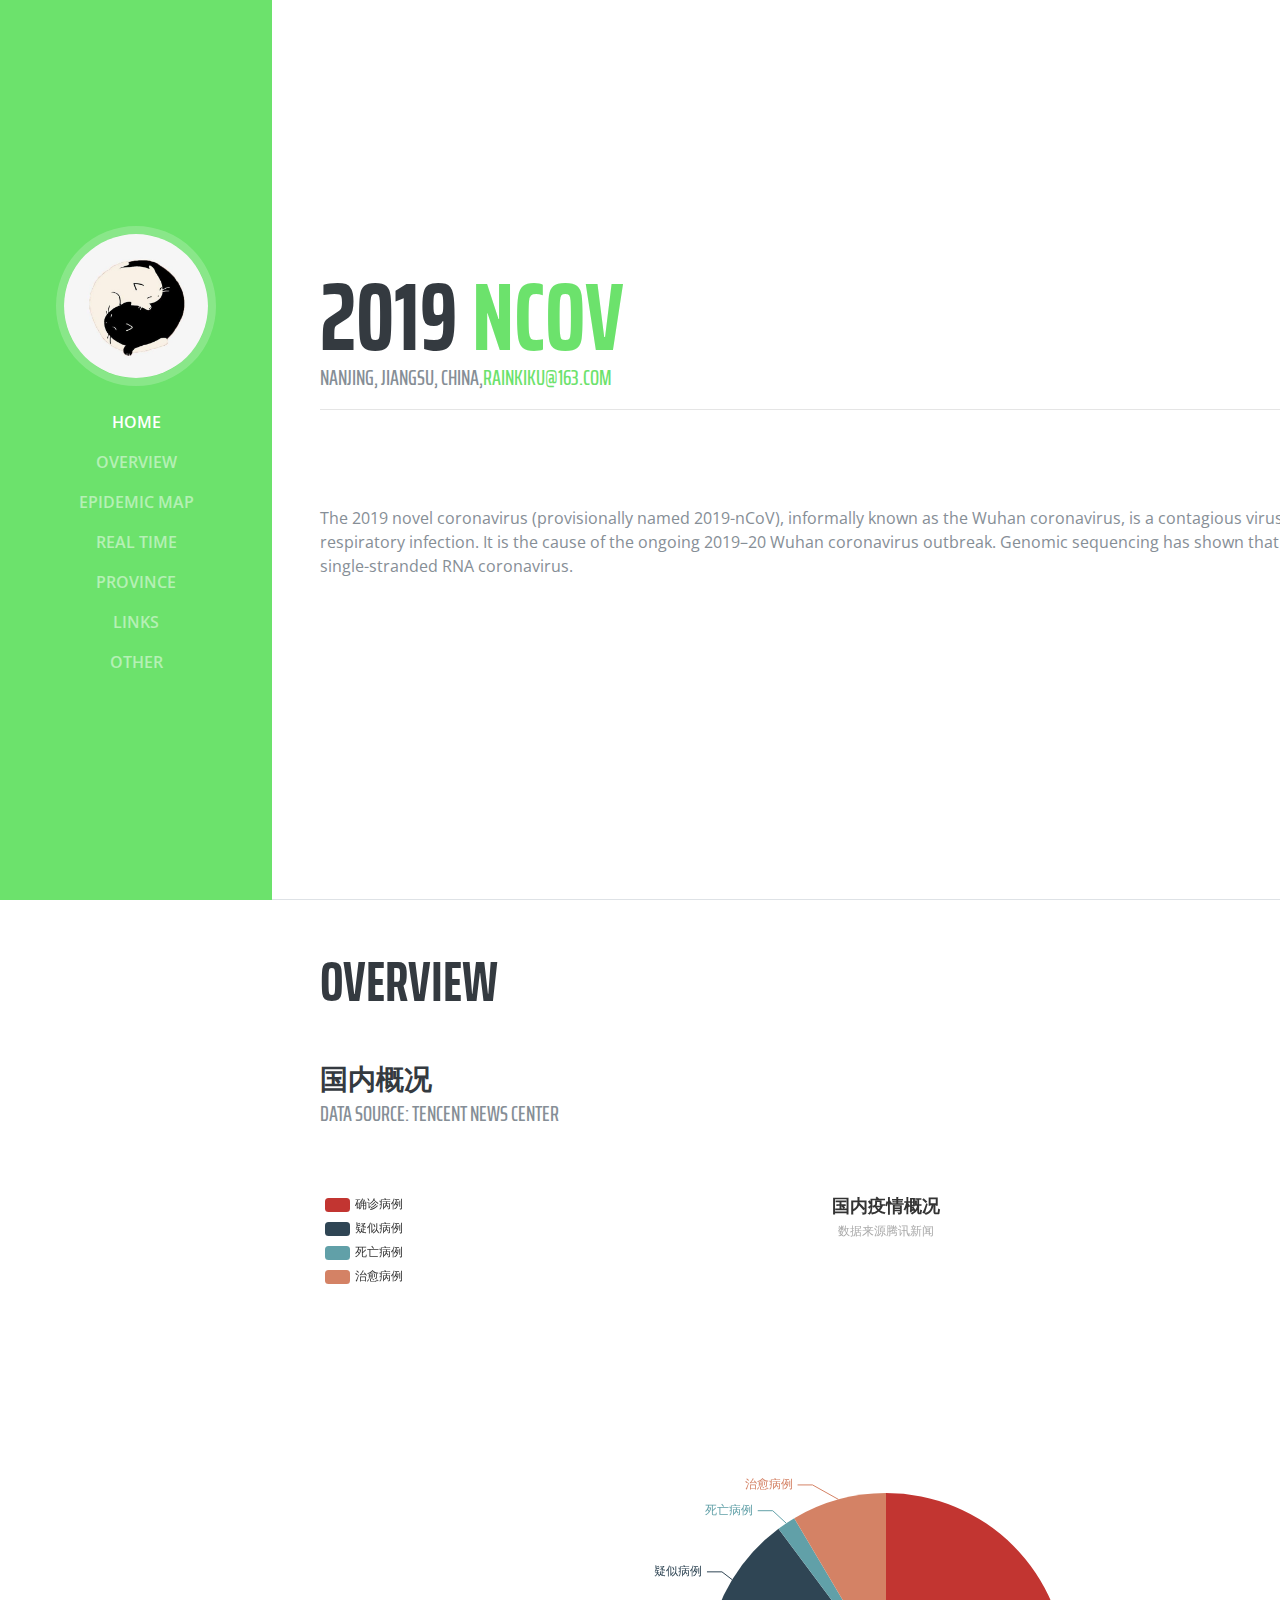
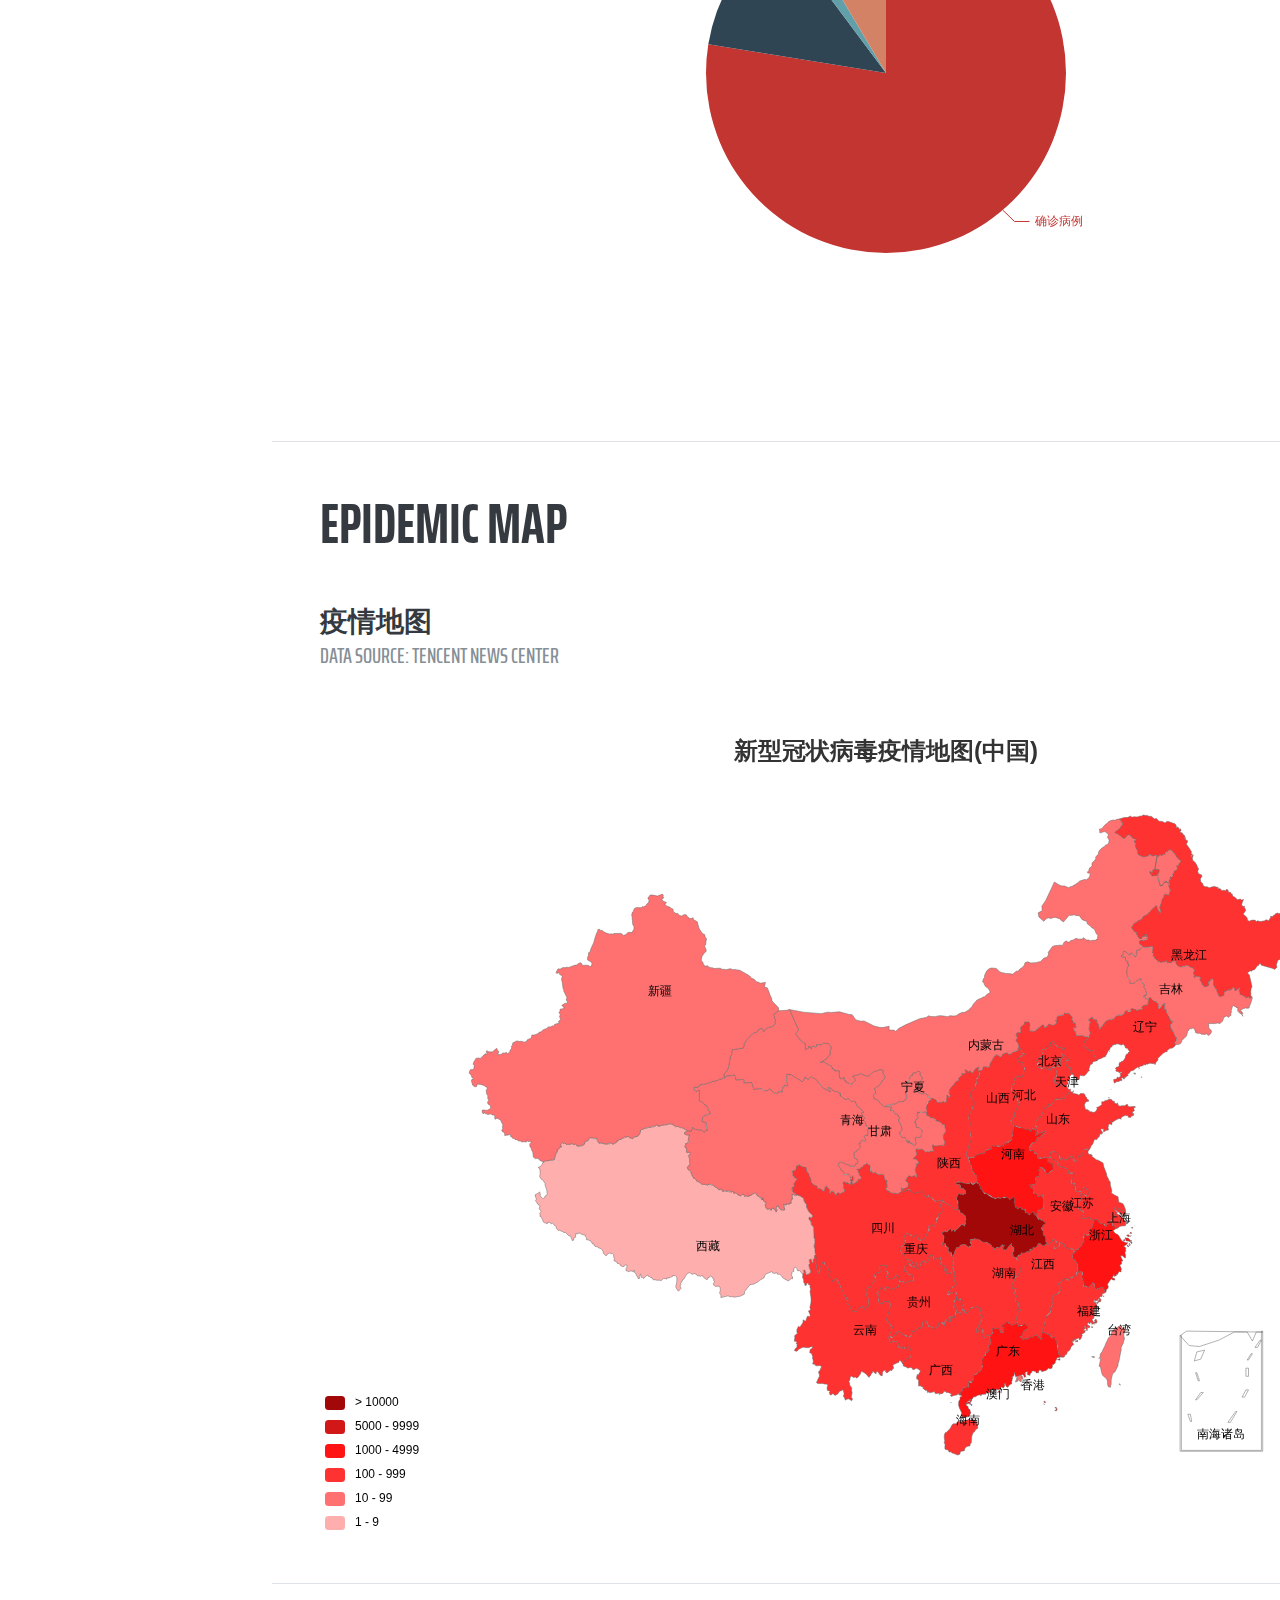
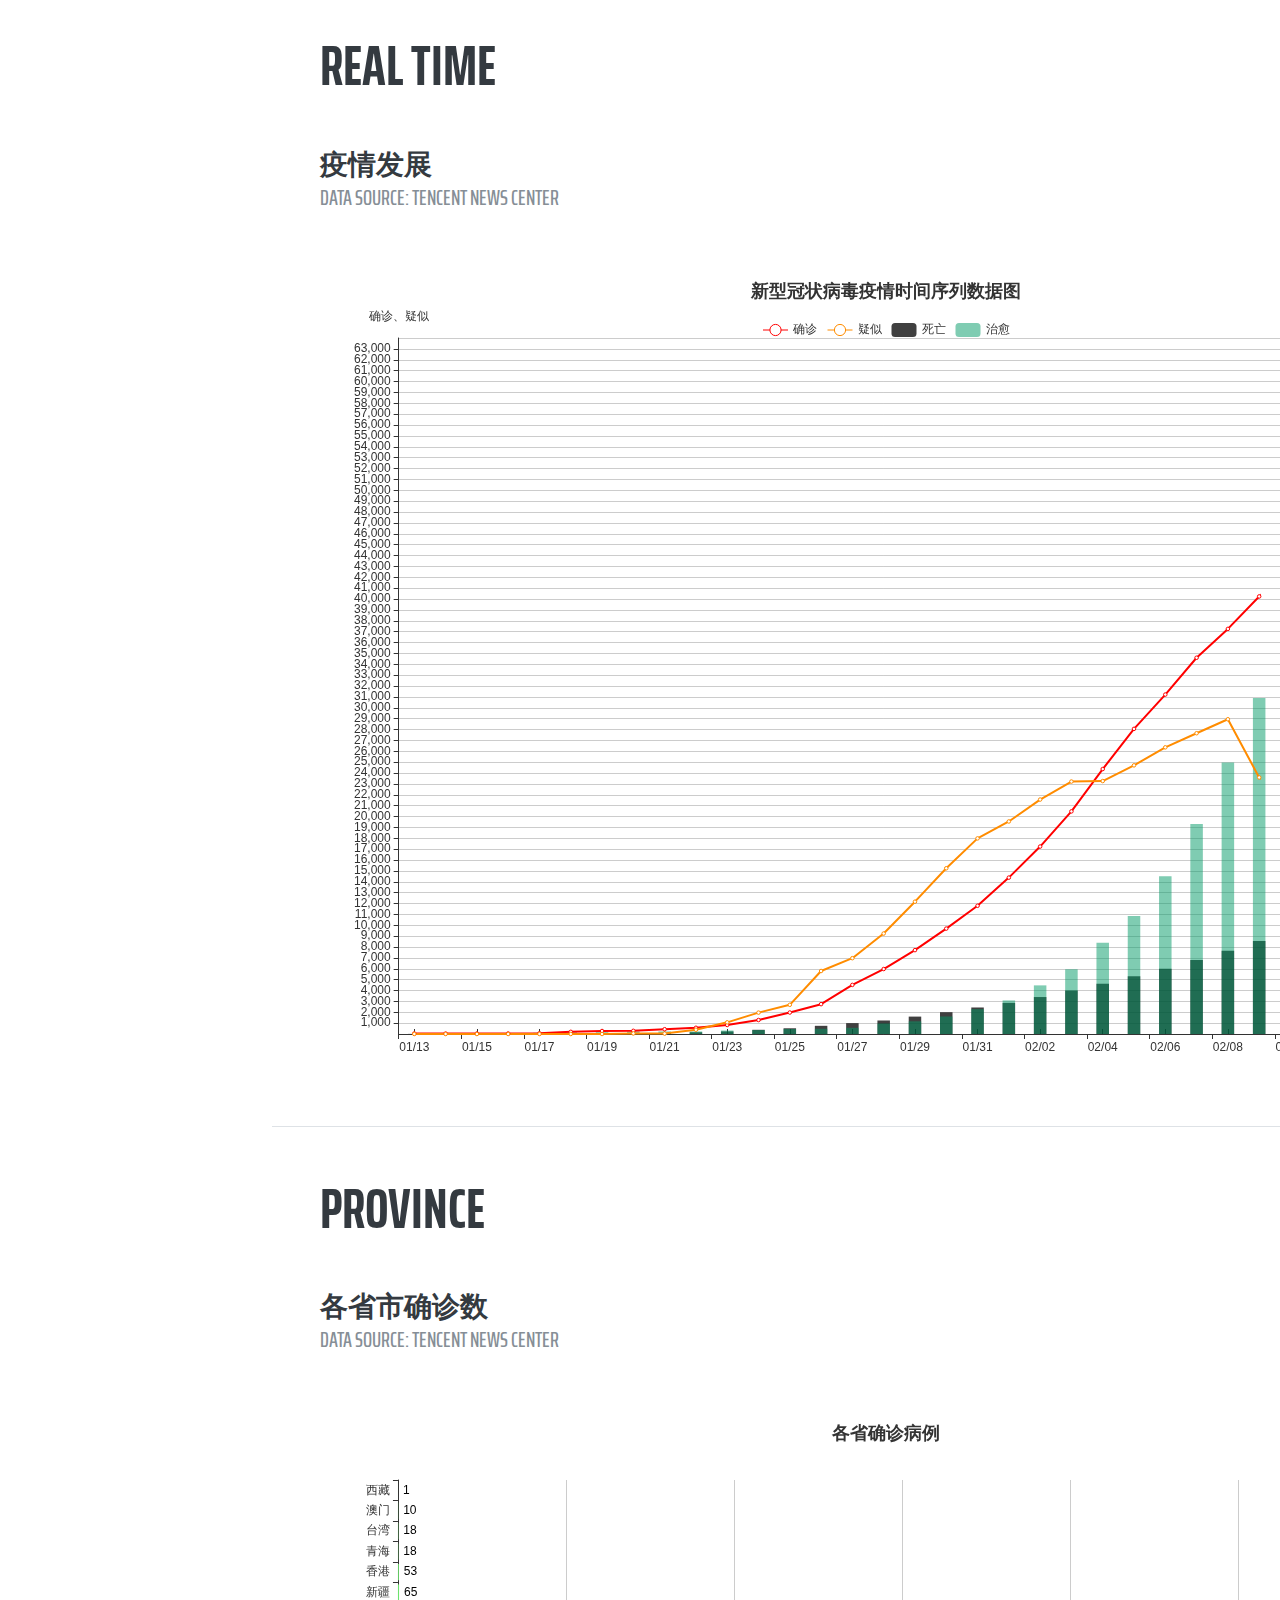
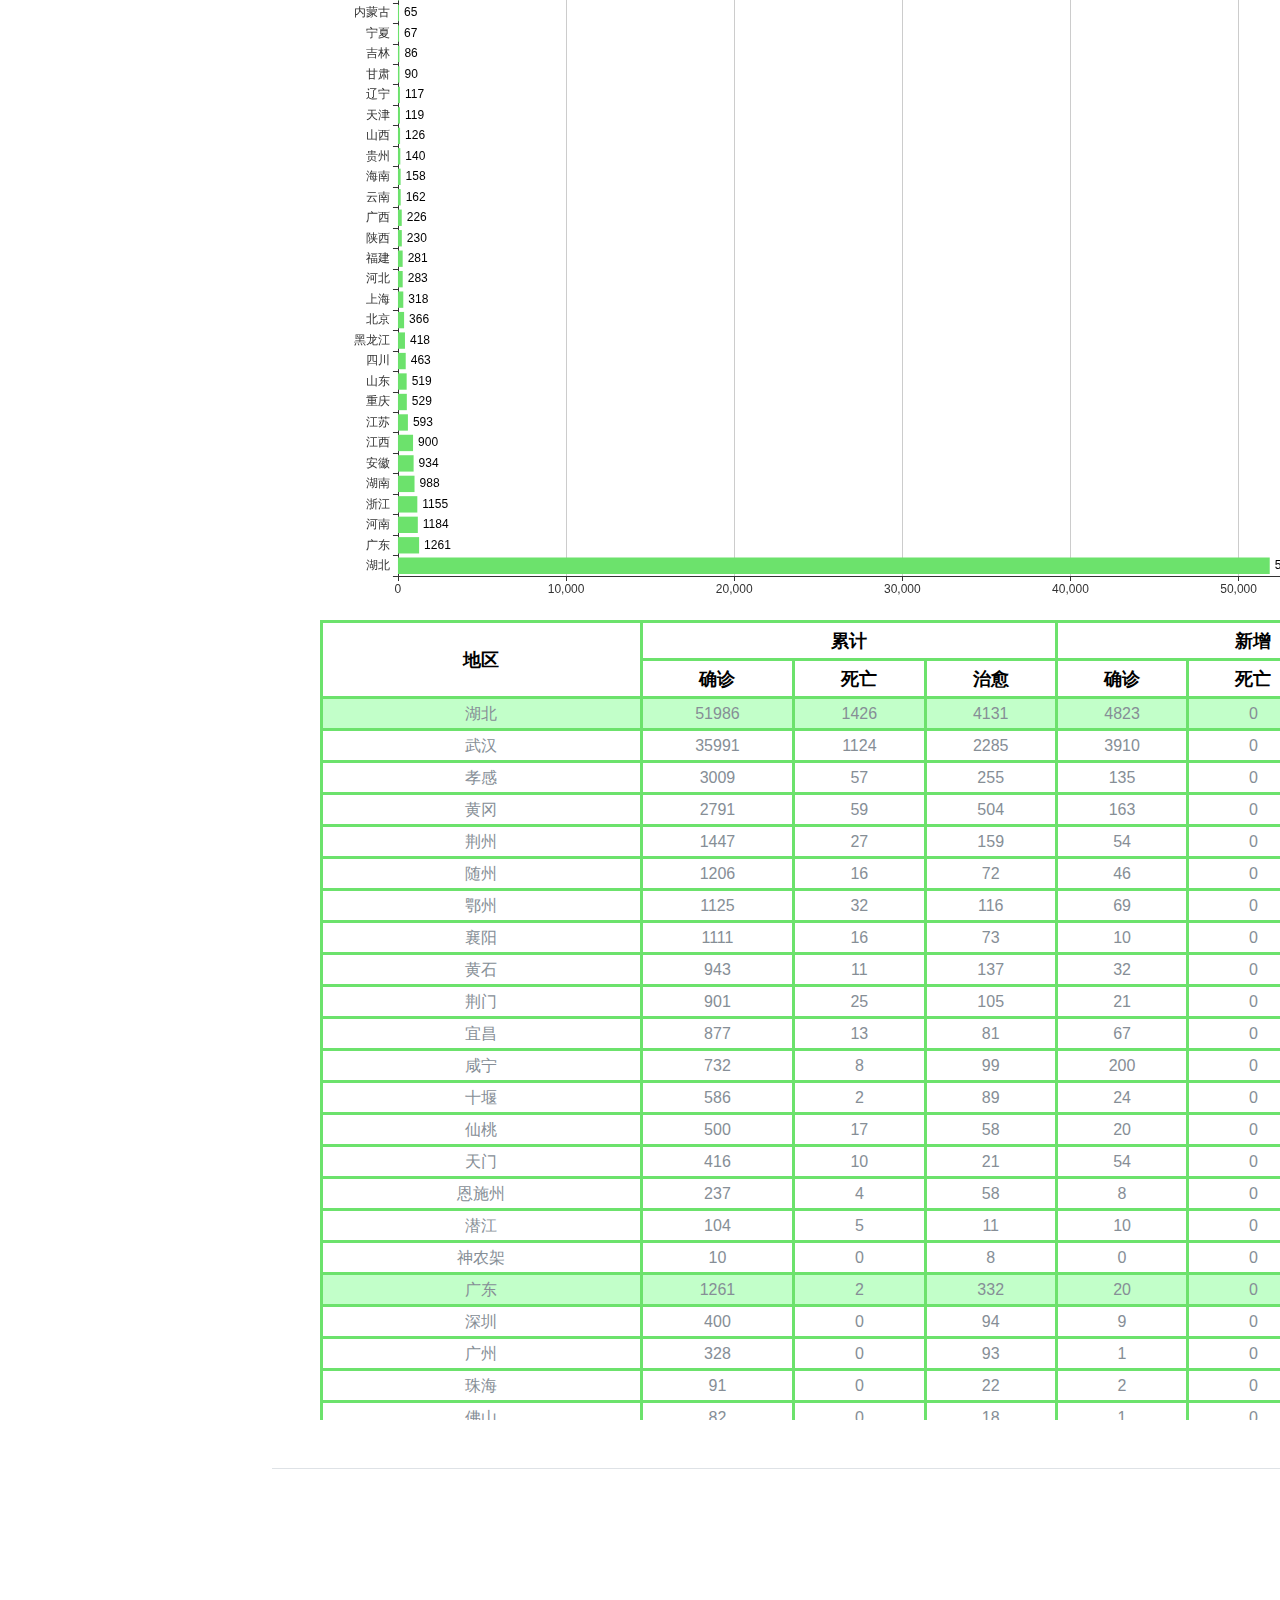
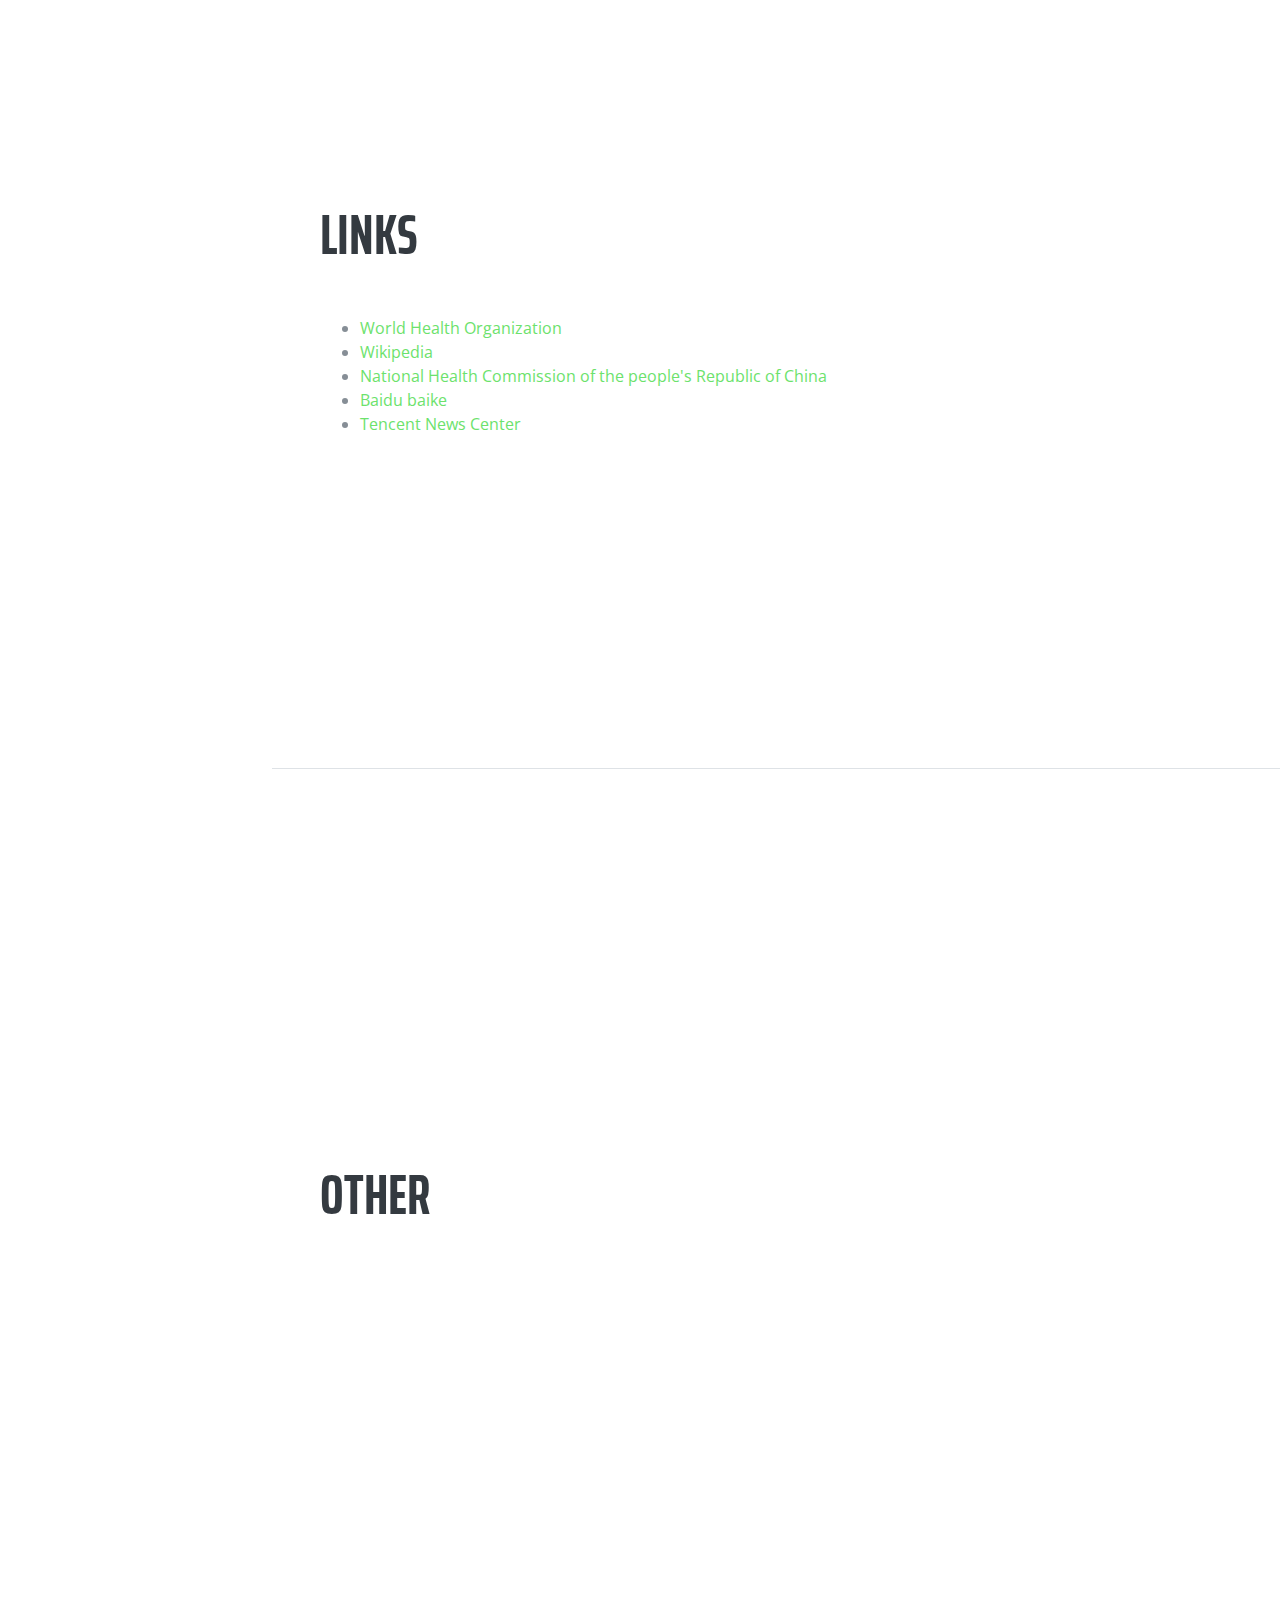
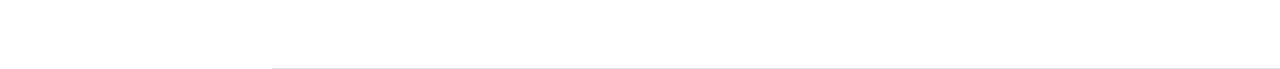
==== commit 88514630: "updata202002141145" ====
--- a/txt/nCov.html
+++ b/txt/nCov.html
@@ -94,7 +94,7 @@
               <div class="subheading mb-3">Data source: Tencent News Center</div>
             </div>
             <div class="resume-date text-md-right">
-              <span class="text-primary">11:15 on Feb 13, 2020</span>
+              <span class="text-primary">11:45 on Feb 14, 2020</span>
             </div>
           </div>
 <!--           <table id="table_2">
@@ -117,7 +117,7 @@
               <div class="subheading mb-3">Data source: Tencent News Center</div>              
             </div>
             <div class="resume-date text-md-right">
-              <span class="text-primary">11:15 on Feb 13, 2020</span>
+              <span class="text-primary">11:45 on Feb 14, 2020</span>
             </div>
           </div>
         </div>
@@ -134,7 +134,7 @@
               <div class="subheading mb-3">Data source: Tencent News Center</div>              
             </div>
             <div class="resume-date text-md-right">
-              <span class="text-primary">11:15 on Feb 13, 2020</span>
+              <span class="text-primary">11:45 on Feb 14, 2020</span>
             </div>
           </div>
         </div>
@@ -150,244 +150,243 @@
               <div class="subheading mb-3">Data source: Tencent News Center</div>              
             </div>
             <div class="resume-date text-md-right">
-              <span class="text-primary">11:15 on Feb 13, 2020</span>
+              <span class="text-primary">11:45 on Feb 14, 2020</span>
             </div>
           </div>
         <div class="mydata" id="main_4"></div>
         <div class="mydata"><table id="table_1">
             <tr>
                 <th rowspan="2">地区</th><th colspan="3">累计</th><th colspan="3">新增<tr><th>确诊</th><th>死亡</th><th>治愈</th><th>确诊</th><th>死亡</th><th>治愈</th>
-    		<tr class="alt"><td>湖北</td><td>48206</td><td>1310</td><td>3441</td><td>14840</td><td>0</td><td>0</td></tr>
-		<tr><td>武汉</td><td>32994</td><td>1036</td><td>1915</td><td>13436</td><td>0</td><td>0</td></tr>
-		<tr><td>孝感</td><td>2874</td><td>49</td><td>207</td><td>123</td><td>0</td><td>0</td></tr>
-		<tr><td>黄冈</td><td>2662</td><td>58</td><td>427</td><td>264</td><td>0</td><td>0</td></tr>
-		<tr><td>荆州</td><td>1431</td><td>23</td><td>102</td><td>321</td><td>0</td><td>0</td></tr>
-		<tr><td>随州</td><td>1160</td><td>14</td><td>62</td><td>31</td><td>0</td><td>0</td></tr>
-		<tr><td>襄阳</td><td>1101</td><td>13</td><td>66</td><td>13</td><td>0</td><td>0</td></tr>
-		<tr><td>鄂州</td><td>1065</td><td>30</td><td>95</td><td>204</td><td>0</td><td>0</td></tr>
-		<tr><td>荆门</td><td>927</td><td>24</td><td>92</td><td>231</td><td>0</td><td>0</td></tr>
-		<tr><td>黄石</td><td>911</td><td>9</td><td>113</td><td>37</td><td>0</td><td>0</td></tr>
-		<tr><td>宜昌</td><td>810</td><td>11</td><td>72</td><td>26</td><td>0</td><td>0</td></tr>
-		<tr><td>十堰</td><td>562</td><td>1</td><td>81</td><td>26</td><td>0</td><td>0</td></tr>
-		<tr><td>咸宁</td><td>534</td><td>7</td><td>84</td><td>9</td><td>0</td><td>0</td></tr>
-		<tr><td>仙桃</td><td>480</td><td>16</td><td>48</td><td>20</td><td>0</td><td>0</td></tr>
-		<tr><td>天门</td><td>362</td><td>10</td><td>13</td><td>69</td><td>0</td><td>0</td></tr>
-		<tr><td>恩施州</td><td>229</td><td>4</td><td>48</td><td>26</td><td>0</td><td>0</td></tr>
-		<tr><td>潜江</td><td>94</td><td>5</td><td>8</td><td>4</td><td>0</td><td>0</td></tr>
+    		<tr class="alt"><td>湖北</td><td>51986</td><td>1426</td><td>4131</td><td>4823</td><td>0</td><td>0</td></tr>
+		<tr><td>武汉</td><td>35991</td><td>1124</td><td>2285</td><td>3910</td><td>0</td><td>0</td></tr>
+		<tr><td>孝感</td><td>3009</td><td>57</td><td>255</td><td>135</td><td>0</td><td>0</td></tr>
+		<tr><td>黄冈</td><td>2791</td><td>59</td><td>504</td><td>163</td><td>0</td><td>0</td></tr>
+		<tr><td>荆州</td><td>1447</td><td>27</td><td>159</td><td>54</td><td>0</td><td>0</td></tr>
+		<tr><td>随州</td><td>1206</td><td>16</td><td>72</td><td>46</td><td>0</td><td>0</td></tr>
+		<tr><td>鄂州</td><td>1125</td><td>32</td><td>116</td><td>69</td><td>0</td><td>0</td></tr>
+		<tr><td>襄阳</td><td>1111</td><td>16</td><td>73</td><td>10</td><td>0</td><td>0</td></tr>
+		<tr><td>黄石</td><td>943</td><td>11</td><td>137</td><td>32</td><td>0</td><td>0</td></tr>
+		<tr><td>荆门</td><td>901</td><td>25</td><td>105</td><td>21</td><td>0</td><td>0</td></tr>
+		<tr><td>宜昌</td><td>877</td><td>13</td><td>81</td><td>67</td><td>0</td><td>0</td></tr>
+		<tr><td>咸宁</td><td>732</td><td>8</td><td>99</td><td>200</td><td>0</td><td>0</td></tr>
+		<tr><td>十堰</td><td>586</td><td>2</td><td>89</td><td>24</td><td>0</td><td>0</td></tr>
+		<tr><td>仙桃</td><td>500</td><td>17</td><td>58</td><td>20</td><td>0</td><td>0</td></tr>
+		<tr><td>天门</td><td>416</td><td>10</td><td>21</td><td>54</td><td>0</td><td>0</td></tr>
+		<tr><td>恩施州</td><td>237</td><td>4</td><td>58</td><td>8</td><td>0</td><td>0</td></tr>
+		<tr><td>潜江</td><td>104</td><td>5</td><td>11</td><td>10</td><td>0</td><td>0</td></tr>
 		<tr><td>神农架</td><td>10</td><td>0</td><td>8</td><td>0</td><td>0</td><td>0</td></tr>
-		<tr><td>地区待确认</td><td>0</td><td>0</td><td>0</td><td>0</td><td>0</td><td>0</td></tr>
-		<tr class="alt"><td>广东</td><td>1241</td><td>2</td><td>284</td><td>22</td><td>0</td><td>0</td></tr>
-		<tr><td>深圳</td><td>391</td><td>0</td><td>81</td><td>5</td><td>0</td><td>0</td></tr>
-		<tr><td>广州</td><td>327</td><td>0</td><td>78</td><td>4</td><td>0</td><td>0</td></tr>
-		<tr><td>珠海</td><td>89</td><td>0</td><td>21</td><td>2</td><td>0</td><td>0</td></tr>
-		<tr><td>佛山</td><td>81</td><td>0</td><td>17</td><td>3</td><td>0</td><td>0</td></tr>
-		<tr><td>东莞</td><td>70</td><td>1</td><td>7</td><td>3</td><td>0</td><td>0</td></tr>
-		<tr><td>中山</td><td>64</td><td>0</td><td>21</td><td>2</td><td>0</td><td>0</td></tr>
-		<tr><td>惠州</td><td>55</td><td>0</td><td>7</td><td>1</td><td>0</td><td>0</td></tr>
+		<tr class="alt"><td>广东</td><td>1261</td><td>2</td><td>332</td><td>20</td><td>0</td><td>0</td></tr>
+		<tr><td>深圳</td><td>400</td><td>0</td><td>94</td><td>9</td><td>0</td><td>0</td></tr>
+		<tr><td>广州</td><td>328</td><td>0</td><td>93</td><td>1</td><td>0</td><td>0</td></tr>
+		<tr><td>珠海</td><td>91</td><td>0</td><td>22</td><td>2</td><td>0</td><td>0</td></tr>
+		<tr><td>佛山</td><td>82</td><td>0</td><td>18</td><td>1</td><td>0</td><td>0</td></tr>
+		<tr><td>东莞</td><td>73</td><td>1</td><td>7</td><td>3</td><td>0</td><td>0</td></tr>
+		<tr><td>中山</td><td>64</td><td>0</td><td>22</td><td>0</td><td>0</td><td>0</td></tr>
+		<tr><td>惠州</td><td>56</td><td>0</td><td>14</td><td>1</td><td>0</td><td>0</td></tr>
 		<tr><td>汕头</td><td>25</td><td>0</td><td>8</td><td>0</td><td>0</td><td>0</td></tr>
-		<tr><td>江门</td><td>22</td><td>0</td><td>2</td><td>1</td><td>0</td><td>0</td></tr>
-		<tr><td>湛江</td><td>21</td><td>0</td><td>9</td><td>0</td><td>0</td><td>0</td></tr>
-		<tr><td>肇庆</td><td>16</td><td>1</td><td>7</td><td>0</td><td>0</td><td>0</td></tr>
+		<tr><td>江门</td><td>22</td><td>0</td><td>2</td><td>0</td><td>0</td><td>0</td></tr>
+		<tr><td>湛江</td><td>22</td><td>0</td><td>11</td><td>1</td><td>0</td><td>0</td></tr>
+		<tr><td>肇庆</td><td>17</td><td>1</td><td>7</td><td>1</td><td>0</td><td>0</td></tr>
+		<tr><td>梅州</td><td>14</td><td>0</td><td>5</td><td>1</td><td>0</td><td>0</td></tr>
 		<tr><td>茂名</td><td>13</td><td>0</td><td>2</td><td>0</td><td>0</td><td>0</td></tr>
-		<tr><td>梅州</td><td>13</td><td>0</td><td>5</td><td>0</td><td>0</td><td>0</td></tr>
 		<tr><td>阳江</td><td>13</td><td>0</td><td>5</td><td>0</td><td>0</td><td>0</td></tr>
 		<tr><td>清远</td><td>12</td><td>0</td><td>5</td><td>0</td><td>0</td><td>0</td></tr>
-		<tr><td>韶关</td><td>8</td><td>0</td><td>3</td><td>1</td><td>0</td><td>0</td></tr>
+		<tr><td>韶关</td><td>8</td><td>0</td><td>3</td><td>0</td><td>0</td><td>0</td></tr>
 		<tr><td>揭阳</td><td>8</td><td>0</td><td>3</td><td>0</td><td>0</td><td>0</td></tr>
 		<tr><td>汕尾</td><td>5</td><td>0</td><td>1</td><td>0</td><td>0</td><td>0</td></tr>
 		<tr><td>潮州</td><td>5</td><td>0</td><td>0</td><td>0</td><td>0</td><td>0</td></tr>
 		<tr><td>河源</td><td>3</td><td>0</td><td>1</td><td>0</td><td>0</td><td>0</td></tr>
-		<tr><td>地区待确认</td><td>0</td><td>0</td><td>1</td><td>0</td><td>0</td><td>0</td></tr>
-		<tr class="alt"><td>河南</td><td>1169</td><td>10</td><td>258</td><td>34</td><td>0</td><td>0</td></tr>
-		<tr><td>信阳</td><td>240</td><td>0</td><td>28</td><td>9</td><td>0</td><td>0</td></tr>
-		<tr><td>南阳</td><td>145</td><td>2</td><td>28</td><td>7</td><td>0</td><td>0</td></tr>
-		<tr><td>郑州</td><td>141</td><td>0</td><td>36</td><td>4</td><td>0</td><td>0</td></tr>
-		<tr><td>驻马店</td><td>134</td><td>0</td><td>25</td><td>6</td><td>0</td><td>0</td></tr>
-		<tr><td>商丘</td><td>87</td><td>0</td><td>9</td><td>1</td><td>0</td><td>0</td></tr>
-		<tr><td>周口</td><td>68</td><td>0</td><td>16</td><td>2</td><td>0</td><td>0</td></tr>
-		<tr><td>平顶山</td><td>56</td><td>1</td><td>13</td><td>1</td><td>0</td><td>0</td></tr>
-		<tr><td>新乡</td><td>54</td><td>1</td><td>6</td><td>1</td><td>0</td><td>0</td></tr>
-		<tr><td>安阳</td><td>50</td><td>0</td><td>10</td><td>1</td><td>0</td><td>0</td></tr>
-		<tr><td>许昌</td><td>34</td><td>0</td><td>2</td><td>0</td><td>0</td><td>0</td></tr>
+		<tr><td>地区待确认</td><td>0</td><td>0</td><td>9</td><td>0</td><td>0</td><td>0</td></tr>
+		<tr class="alt"><td>河南</td><td>1184</td><td>11</td><td>313</td><td>15</td><td>0</td><td>0</td></tr>
+		<tr><td>信阳</td><td>243</td><td>0</td><td>28</td><td>3</td><td>0</td><td>0</td></tr>
+		<tr><td>南阳</td><td>146</td><td>2</td><td>28</td><td>1</td><td>0</td><td>0</td></tr>
+		<tr><td>郑州</td><td>142</td><td>0</td><td>36</td><td>1</td><td>0</td><td>0</td></tr>
+		<tr><td>驻马店</td><td>137</td><td>0</td><td>25</td><td>3</td><td>0</td><td>0</td></tr>
+		<tr><td>商丘</td><td>88</td><td>0</td><td>9</td><td>1</td><td>0</td><td>0</td></tr>
+		<tr><td>周口</td><td>69</td><td>0</td><td>16</td><td>1</td><td>0</td><td>0</td></tr>
+		<tr><td>平顶山</td><td>57</td><td>1</td><td>13</td><td>1</td><td>0</td><td>0</td></tr>
+		<tr><td>新乡</td><td>55</td><td>1</td><td>6</td><td>1</td><td>0</td><td>0</td></tr>
+		<tr><td>安阳</td><td>50</td><td>0</td><td>10</td><td>0</td><td>0</td><td>0</td></tr>
+		<tr><td>许昌</td><td>37</td><td>0</td><td>2</td><td>3</td><td>0</td><td>0</td></tr>
 		<tr><td>漯河</td><td>33</td><td>0</td><td>6</td><td>0</td><td>0</td><td>0</td></tr>
-		<tr><td>洛阳</td><td>30</td><td>0</td><td>2</td><td>1</td><td>0</td><td>0</td></tr>
-		<tr><td>焦作</td><td>29</td><td>1</td><td>1</td><td>1</td><td>0</td><td>0</td></tr>
+		<tr><td>洛阳</td><td>30</td><td>0</td><td>2</td><td>0</td><td>0</td><td>0</td></tr>
+		<tr><td>焦作</td><td>29</td><td>1</td><td>1</td><td>0</td><td>0</td><td>0</td></tr>
 		<tr><td>开封</td><td>25</td><td>0</td><td>1</td><td>0</td><td>0</td><td>0</td></tr>
 		<tr><td>鹤壁</td><td>19</td><td>0</td><td>3</td><td>0</td><td>0</td><td>0</td></tr>
 		<tr><td>濮阳</td><td>13</td><td>0</td><td>1</td><td>0</td><td>0</td><td>0</td></tr>
 		<tr><td>三门峡</td><td>7</td><td>0</td><td>3</td><td>0</td><td>0</td><td>0</td></tr>
 		<tr><td>济源示范区</td><td>4</td><td>0</td><td>0</td><td>0</td><td>0</td><td>0</td></tr>
-		<tr><td>地区待确认</td><td>0</td><td>5</td><td>68</td><td>0</td><td>0</td><td>0</td></tr>
-		<tr class="alt"><td>浙江</td><td>1145</td><td>0</td><td>327</td><td>14</td><td>0</td><td>0</td></tr>
-		<tr><td>温州</td><td>490</td><td>0</td><td>120</td><td>9</td><td>0</td><td>0</td></tr>
-		<tr><td>杭州</td><td>162</td><td>0</td><td>63</td><td>3</td><td>0</td><td>0</td></tr>
-		<tr><td>宁波</td><td>153</td><td>0</td><td>31</td><td>0</td><td>0</td><td>0</td></tr>
-		<tr><td>台州</td><td>144</td><td>0</td><td>46</td><td>1</td><td>0</td><td>0</td></tr>
-		<tr><td>金华</td><td>55</td><td>0</td><td>23</td><td>1</td><td>0</td><td>0</td></tr>
-		<tr><td>嘉兴</td><td>42</td><td>0</td><td>6</td><td>0</td><td>0</td><td>0</td></tr>
-		<tr><td>绍兴</td><td>41</td><td>0</td><td>15</td><td>0</td><td>0</td><td>0</td></tr>
-		<tr><td>衢州</td><td>21</td><td>0</td><td>5</td><td>0</td><td>0</td><td>0</td></tr>
+		<tr><td>地区待确认</td><td>0</td><td>6</td><td>123</td><td>0</td><td>0</td><td>0</td></tr>
+		<tr class="alt"><td>浙江</td><td>1155</td><td>0</td><td>367</td><td>10</td><td>0</td><td>0</td></tr>
+		<tr><td>温州</td><td>496</td><td>0</td><td>140</td><td>6</td><td>0</td><td>0</td></tr>
+		<tr><td>杭州</td><td>165</td><td>0</td><td>69</td><td>3</td><td>0</td><td>0</td></tr>
+		<tr><td>宁波</td><td>153</td><td>0</td><td>35</td><td>0</td><td>0</td><td>0</td></tr>
+		<tr><td>台州</td><td>144</td><td>0</td><td>49</td><td>0</td><td>0</td><td>0</td></tr>
+		<tr><td>金华</td><td>55</td><td>0</td><td>24</td><td>0</td><td>0</td><td>0</td></tr>
+		<tr><td>嘉兴</td><td>42</td><td>0</td><td>8</td><td>0</td><td>0</td><td>0</td></tr>
+		<tr><td>绍兴</td><td>42</td><td>0</td><td>16</td><td>1</td><td>0</td><td>0</td></tr>
+		<tr><td>衢州</td><td>21</td><td>0</td><td>8</td><td>0</td><td>0</td><td>0</td></tr>
 		<tr><td>丽水</td><td>17</td><td>0</td><td>9</td><td>0</td><td>0</td><td>0</td></tr>
 		<tr><td>舟山</td><td>10</td><td>0</td><td>5</td><td>0</td><td>0</td><td>0</td></tr>
 		<tr><td>湖州</td><td>10</td><td>0</td><td>4</td><td>0</td><td>0</td><td>0</td></tr>
-		<tr class="alt"><td>湖南</td><td>968</td><td>2</td><td>312</td><td>22</td><td>0</td><td>0</td></tr>
-		<tr><td>长沙</td><td>228</td><td>0</td><td>57</td><td>5</td><td>0</td><td>0</td></tr>
-		<tr><td>岳阳</td><td>148</td><td>1</td><td>42</td><td>2</td><td>0</td><td>0</td></tr>
-		<tr><td>邵阳</td><td>99</td><td>1</td><td>33</td><td>5</td><td>0</td><td>0</td></tr>
-		<tr><td>常德</td><td>77</td><td>0</td><td>24</td><td>2</td><td>0</td><td>0</td></tr>
-		<tr><td>株洲</td><td>75</td><td>0</td><td>14</td><td>4</td><td>0</td><td>0</td></tr>
-		<tr><td>娄底</td><td>72</td><td>0</td><td>22</td><td>3</td><td>0</td><td>0</td></tr>
-		<tr><td>益阳</td><td>59</td><td>0</td><td>22</td><td>1</td><td>0</td><td>0</td></tr>
-		<tr><td>衡阳</td><td>45</td><td>0</td><td>23</td><td>0</td><td>0</td><td>0</td></tr>
-		<tr><td>永州</td><td>43</td><td>0</td><td>18</td><td>0</td><td>0</td><td>0</td></tr>
-		<tr><td>怀化</td><td>39</td><td>0</td><td>21</td><td>0</td><td>0</td><td>0</td></tr>
-		<tr><td>郴州</td><td>38</td><td>0</td><td>15</td><td>0</td><td>0</td><td>0</td></tr>
-		<tr><td>湘潭</td><td>32</td><td>0</td><td>12</td><td>0</td><td>0</td><td>0</td></tr>
+		<tr class="alt"><td>湖南</td><td>988</td><td>2</td><td>352</td><td>20</td><td>0</td><td>0</td></tr>
+		<tr><td>长沙</td><td>238</td><td>0</td><td>63</td><td>10</td><td>0</td><td>0</td></tr>
+		<tr><td>岳阳</td><td>149</td><td>1</td><td>44</td><td>1</td><td>0</td><td>0</td></tr>
+		<tr><td>邵阳</td><td>100</td><td>1</td><td>41</td><td>1</td><td>0</td><td>0</td></tr>
+		<tr><td>常德</td><td>78</td><td>0</td><td>26</td><td>1</td><td>0</td><td>0</td></tr>
+		<tr><td>株洲</td><td>77</td><td>0</td><td>21</td><td>2</td><td>0</td><td>0</td></tr>
+		<tr><td>娄底</td><td>73</td><td>0</td><td>25</td><td>1</td><td>0</td><td>0</td></tr>
+		<tr><td>益阳</td><td>59</td><td>0</td><td>22</td><td>0</td><td>0</td><td>0</td></tr>
+		<tr><td>衡阳</td><td>46</td><td>0</td><td>25</td><td>1</td><td>0</td><td>0</td></tr>
+		<tr><td>永州</td><td>43</td><td>0</td><td>23</td><td>0</td><td>0</td><td>0</td></tr>
+		<tr><td>怀化</td><td>39</td><td>0</td><td>26</td><td>0</td><td>0</td><td>0</td></tr>
+		<tr><td>郴州</td><td>39</td><td>0</td><td>15</td><td>1</td><td>0</td><td>0</td></tr>
+		<tr><td>湘潭</td><td>34</td><td>0</td><td>12</td><td>2</td><td>0</td><td>0</td></tr>
 		<tr><td>湘西自治州</td><td>8</td><td>0</td><td>6</td><td>0</td><td>0</td><td>0</td></tr>
 		<tr><td>张家界</td><td>5</td><td>0</td><td>3</td><td>0</td><td>0</td><td>0</td></tr>
-		<tr class="alt"><td>安徽</td><td>910</td><td>5</td><td>166</td><td>22</td><td>0</td><td>0</td></tr>
-		<tr><td>合肥</td><td>161</td><td>1</td><td>35</td><td>4</td><td>0</td><td>0</td></tr>
-		<tr><td>蚌埠</td><td>146</td><td>4</td><td>3</td><td>5</td><td>0</td><td>0</td></tr>
-		<tr><td>阜阳</td><td>142</td><td>0</td><td>23</td><td>4</td><td>0</td><td>0</td></tr>
-		<tr><td>亳州</td><td>100</td><td>0</td><td>16</td><td>3</td><td>0</td><td>0</td></tr>
-		<tr><td>安庆</td><td>80</td><td>0</td><td>29</td><td>0</td><td>0</td><td>0</td></tr>
-		<tr><td>六安</td><td>60</td><td>0</td><td>3</td><td>1</td><td>0</td><td>0</td></tr>
-		<tr><td>宿州</td><td>38</td><td>0</td><td>10</td><td>2</td><td>0</td><td>0</td></tr>
-		<tr><td>马鞍山</td><td>32</td><td>0</td><td>8</td><td>0</td><td>0</td><td>0</td></tr>
-		<tr><td>芜湖</td><td>31</td><td>0</td><td>5</td><td>0</td><td>0</td><td>0</td></tr>
-		<tr><td>铜陵</td><td>28</td><td>0</td><td>10</td><td>1</td><td>0</td><td>0</td></tr>
-		<tr><td>淮北</td><td>25</td><td>0</td><td>6</td><td>1</td><td>0</td><td>0</td></tr>
+		<tr class="alt"><td>安徽</td><td>934</td><td>6</td><td>196</td><td>24</td><td>0</td><td>0</td></tr>
+		<tr><td>合肥</td><td>166</td><td>1</td><td>38</td><td>5</td><td>0</td><td>0</td></tr>
+		<tr><td>蚌埠</td><td>149</td><td>5</td><td>5</td><td>3</td><td>0</td><td>0</td></tr>
+		<tr><td>阜阳</td><td>146</td><td>0</td><td>28</td><td>4</td><td>0</td><td>0</td></tr>
+		<tr><td>亳州</td><td>106</td><td>0</td><td>19</td><td>6</td><td>0</td><td>0</td></tr>
+		<tr><td>安庆</td><td>81</td><td>0</td><td>32</td><td>1</td><td>0</td><td>0</td></tr>
+		<tr><td>六安</td><td>61</td><td>0</td><td>8</td><td>1</td><td>0</td><td>0</td></tr>
+		<tr><td>宿州</td><td>39</td><td>0</td><td>11</td><td>1</td><td>0</td><td>0</td></tr>
+		<tr><td>马鞍山</td><td>34</td><td>0</td><td>9</td><td>2</td><td>0</td><td>0</td></tr>
+		<tr><td>芜湖</td><td>31</td><td>0</td><td>8</td><td>0</td><td>0</td><td>0</td></tr>
+		<tr><td>铜陵</td><td>28</td><td>0</td><td>10</td><td>0</td><td>0</td><td>0</td></tr>
+		<tr><td>淮北</td><td>25</td><td>0</td><td>6</td><td>0</td><td>0</td><td>0</td></tr>
 		<tr><td>淮南</td><td>23</td><td>0</td><td>6</td><td>0</td><td>0</td><td>0</td></tr>
-		<tr><td>池州</td><td>16</td><td>0</td><td>3</td><td>0</td><td>0</td><td>0</td></tr>
-		<tr><td>滁州</td><td>13</td><td>0</td><td>4</td><td>1</td><td>0</td><td>0</td></tr>
+		<tr><td>池州</td><td>17</td><td>0</td><td>4</td><td>1</td><td>0</td><td>0</td></tr>
+		<tr><td>滁州</td><td>13</td><td>0</td><td>7</td><td>0</td><td>0</td><td>0</td></tr>
 		<tr><td>黄山</td><td>9</td><td>0</td><td>1</td><td>0</td><td>0</td><td>0</td></tr>
 		<tr><td>宣城</td><td>6</td><td>0</td><td>4</td><td>0</td><td>0</td><td>0</td></tr>
-		<tr class="alt"><td>江西</td><td>872</td><td>1</td><td>170</td><td>28</td><td>0</td><td>0</td></tr>
-		<tr><td>南昌</td><td>210</td><td>0</td><td>61</td><td>5</td><td>0</td><td>0</td></tr>
-		<tr><td>新余</td><td>121</td><td>0</td><td>28</td><td>4</td><td>0</td><td>0</td></tr>
-		<tr><td>上饶</td><td>119</td><td>0</td><td>17</td><td>3</td><td>0</td><td>0</td></tr>
-		<tr><td>九江</td><td>109</td><td>0</td><td>14</td><td>4</td><td>0</td><td>0</td></tr>
-		<tr><td>宜春</td><td>95</td><td>0</td><td>16</td><td>7</td><td>0</td><td>0</td></tr>
-		<tr><td>赣州</td><td>76</td><td>1</td><td>10</td><td>4</td><td>0</td><td>0</td></tr>
-		<tr><td>抚州</td><td>69</td><td>0</td><td>14</td><td>1</td><td>0</td><td>0</td></tr>
-		<tr><td>萍乡</td><td>29</td><td>0</td><td>2</td><td>0</td><td>0</td><td>0</td></tr>
-		<tr><td>吉安</td><td>20</td><td>0</td><td>5</td><td>0</td><td>0</td><td>0</td></tr>
+		<tr class="alt"><td>江西</td><td>900</td><td>1</td><td>187</td><td>28</td><td>0</td><td>0</td></tr>
+		<tr><td>南昌</td><td>217</td><td>0</td><td>67</td><td>7</td><td>0</td><td>0</td></tr>
+		<tr><td>新余</td><td>124</td><td>0</td><td>31</td><td>3</td><td>0</td><td>0</td></tr>
+		<tr><td>上饶</td><td>122</td><td>0</td><td>18</td><td>3</td><td>0</td><td>0</td></tr>
+		<tr><td>九江</td><td>114</td><td>0</td><td>16</td><td>5</td><td>0</td><td>0</td></tr>
+		<tr><td>宜春</td><td>101</td><td>0</td><td>18</td><td>6</td><td>0</td><td>0</td></tr>
+		<tr><td>赣州</td><td>76</td><td>1</td><td>12</td><td>0</td><td>0</td><td>0</td></tr>
+		<tr><td>抚州</td><td>71</td><td>0</td><td>14</td><td>2</td><td>0</td><td>0</td></tr>
+		<tr><td>萍乡</td><td>31</td><td>0</td><td>2</td><td>2</td><td>0</td><td>0</td></tr>
+		<tr><td>吉安</td><td>20</td><td>0</td><td>6</td><td>0</td><td>0</td><td>0</td></tr>
 		<tr><td>鹰潭</td><td>18</td><td>0</td><td>2</td><td>0</td><td>0</td><td>0</td></tr>
 		<tr><td>景德镇</td><td>5</td><td>0</td><td>1</td><td>0</td><td>0</td><td>0</td></tr>
 		<tr><td>赣江新区</td><td>1</td><td>0</td><td>0</td><td>0</td><td>0</td><td>0</td></tr>
-		<tr class="alt"><td>江苏</td><td>570</td><td>0</td><td>131</td><td>27</td><td>0</td><td>0</td></tr>
-		<tr><td>南京</td><td>90</td><td>0</td><td>24</td><td>3</td><td>0</td><td>0</td></tr>
-		<tr><td>苏州</td><td>85</td><td>0</td><td>16</td><td>1</td><td>0</td><td>0</td></tr>
-		<tr><td>徐州</td><td>71</td><td>0</td><td>16</td><td>5</td><td>0</td><td>0</td></tr>
-		<tr><td>淮安</td><td>51</td><td>0</td><td>6</td><td>4</td><td>0</td><td>0</td></tr>
-		<tr><td>无锡</td><td>49</td><td>0</td><td>8</td><td>1</td><td>0</td><td>0</td></tr>
-		<tr><td>连云港</td><td>42</td><td>0</td><td>5</td><td>3</td><td>0</td><td>0</td></tr>
-		<tr><td>南通</td><td>38</td><td>0</td><td>10</td><td>1</td><td>0</td><td>0</td></tr>
-		<tr><td>常州</td><td>38</td><td>0</td><td>11</td><td>2</td><td>0</td><td>0</td></tr>
-		<tr><td>泰州</td><td>37</td><td>0</td><td>15</td><td>1</td><td>0</td><td>0</td></tr>
-		<tr><td>盐城</td><td>25</td><td>0</td><td>6</td><td>4</td><td>0</td><td>0</td></tr>
-		<tr><td>扬州</td><td>20</td><td>0</td><td>6</td><td>2</td><td>0</td><td>0</td></tr>
+		<tr class="alt"><td>江苏</td><td>593</td><td>0</td><td>137</td><td>23</td><td>0</td><td>0</td></tr>
+		<tr><td>南京</td><td>91</td><td>0</td><td>26</td><td>1</td><td>0</td><td>0</td></tr>
+		<tr><td>苏州</td><td>85</td><td>0</td><td>17</td><td>0</td><td>0</td><td>0</td></tr>
+		<tr><td>徐州</td><td>76</td><td>0</td><td>17</td><td>5</td><td>0</td><td>0</td></tr>
+		<tr><td>淮安</td><td>56</td><td>0</td><td>6</td><td>5</td><td>0</td><td>0</td></tr>
+		<tr><td>无锡</td><td>51</td><td>0</td><td>9</td><td>2</td><td>0</td><td>0</td></tr>
+		<tr><td>连云港</td><td>45</td><td>0</td><td>6</td><td>3</td><td>0</td><td>0</td></tr>
+		<tr><td>常州</td><td>43</td><td>0</td><td>11</td><td>5</td><td>0</td><td>0</td></tr>
+		<tr><td>南通</td><td>39</td><td>0</td><td>10</td><td>1</td><td>0</td><td>0</td></tr>
+		<tr><td>泰州</td><td>37</td><td>0</td><td>15</td><td>0</td><td>0</td><td>0</td></tr>
+		<tr><td>盐城</td><td>26</td><td>0</td><td>6</td><td>1</td><td>0</td><td>0</td></tr>
+		<tr><td>扬州</td><td>20</td><td>0</td><td>6</td><td>0</td><td>0</td><td>0</td></tr>
 		<tr><td>镇江</td><td>12</td><td>0</td><td>2</td><td>0</td><td>0</td><td>0</td></tr>
 		<tr><td>宿迁</td><td>12</td><td>0</td><td>6</td><td>0</td><td>0</td><td>0</td></tr>
-		<tr class="alt"><td>重庆</td><td>518</td><td>3</td><td>102</td><td>13</td><td>0</td><td>0</td></tr>
-		<tr><td>万州区</td><td>103</td><td>1</td><td>16</td><td>2</td><td>0</td><td>0</td></tr>
+		<tr class="alt"><td>重庆</td><td>529</td><td>4</td><td>128</td><td>11</td><td>0</td><td>0</td></tr>
+		<tr><td>万州区</td><td>103</td><td>2</td><td>23</td><td>0</td><td>0</td><td>0</td></tr>
 		<tr><td>江北区</td><td>25</td><td>0</td><td>2</td><td>0</td><td>0</td><td>0</td></tr>
-		<tr><td>云阳县</td><td>21</td><td>0</td><td>11</td><td>0</td><td>0</td><td>0</td></tr>
-		<tr><td>合川区</td><td>21</td><td>0</td><td>3</td><td>1</td><td>0</td><td>0</td></tr>
-		<tr><td>綦江区</td><td>21</td><td>0</td><td>1</td><td>5</td><td>0</td><td>0</td></tr>
+		<tr><td>合川区</td><td>23</td><td>0</td><td>5</td><td>2</td><td>0</td><td>0</td></tr>
+		<tr><td>云阳县</td><td>22</td><td>0</td><td>12</td><td>1</td><td>0</td><td>0</td></tr>
+		<tr><td>綦江区</td><td>21</td><td>0</td><td>1</td><td>0</td><td>0</td><td>0</td></tr>
+		<tr><td>开州区</td><td>20</td><td>1</td><td>12</td><td>0</td><td>0</td><td>0</td></tr>
+		<tr><td>奉节县</td><td>20</td><td>0</td><td>3</td><td>2</td><td>0</td><td>0</td></tr>
 		<tr><td>九龙坡区</td><td>20</td><td>1</td><td>3</td><td>0</td><td>0</td><td>0</td></tr>
-		<tr><td>渝中区</td><td>20</td><td>0</td><td>1</td><td>0</td><td>0</td><td>0</td></tr>
-		<tr><td>垫江县</td><td>20</td><td>0</td><td>1</td><td>0</td><td>0</td><td>0</td></tr>
-		<tr><td>开州区</td><td>20</td><td>1</td><td>11</td><td>0</td><td>0</td><td>0</td></tr>
+		<tr><td>垫江县</td><td>20</td><td>0</td><td>3</td><td>0</td><td>0</td><td>0</td></tr>
+		<tr><td>渝中区</td><td>20</td><td>0</td><td>3</td><td>0</td><td>0</td><td>0</td></tr>
 		<tr><td>忠县</td><td>19</td><td>0</td><td>7</td><td>0</td><td>0</td><td>0</td></tr>
-		<tr><td>奉节县</td><td>18</td><td>0</td><td>2</td><td>1</td><td>0</td><td>0</td></tr>
-		<tr><td>两江新区</td><td>17</td><td>0</td><td>3</td><td>1</td><td>0</td><td>0</td></tr>
-		<tr><td>长寿区</td><td>17</td><td>0</td><td>8</td><td>1</td><td>0</td><td>0</td></tr>
-		<tr><td>渝北区</td><td>15</td><td>0</td><td>3</td><td>0</td><td>0</td><td>0</td></tr>
-		<tr><td>潼南区</td><td>15</td><td>0</td><td>0</td><td>0</td><td>0</td><td>0</td></tr>
+		<tr><td>长寿区</td><td>17</td><td>0</td><td>8</td><td>0</td><td>0</td><td>0</td></tr>
+		<tr><td>两江新区</td><td>17</td><td>0</td><td>4</td><td>0</td><td>0</td><td>0</td></tr>
+		<tr><td>潼南区</td><td>16</td><td>0</td><td>0</td><td>1</td><td>0</td><td>0</td></tr>
+		<tr><td>渝北区</td><td>15</td><td>0</td><td>4</td><td>0</td><td>0</td><td>0</td></tr>
+		<tr><td>南岸区</td><td>15</td><td>0</td><td>1</td><td>4</td><td>0</td><td>0</td></tr>
 		<tr><td>大足区</td><td>14</td><td>0</td><td>1</td><td>0</td><td>0</td><td>0</td></tr>
 		<tr><td>石柱县</td><td>14</td><td>0</td><td>3</td><td>0</td><td>0</td><td>0</td></tr>
-		<tr><td>巫溪县</td><td>13</td><td>0</td><td>6</td><td>0</td><td>0</td><td>0</td></tr>
-		<tr><td>南岸区</td><td>11</td><td>0</td><td>1</td><td>2</td><td>0</td><td>0</td></tr>
-		<tr><td>巫山县</td><td>10</td><td>0</td><td>4</td><td>0</td><td>0</td><td>0</td></tr>
+		<tr><td>巫溪县</td><td>13</td><td>0</td><td>7</td><td>0</td><td>0</td><td>0</td></tr>
+		<tr><td>巫山县</td><td>10</td><td>0</td><td>5</td><td>0</td><td>0</td><td>0</td></tr>
 		<tr><td>丰都县</td><td>10</td><td>0</td><td>1</td><td>0</td><td>0</td><td>0</td></tr>
-		<tr><td>璧山区</td><td>8</td><td>0</td><td>2</td><td>0</td><td>0</td><td>0</td></tr>
 		<tr><td>荣昌区</td><td>8</td><td>0</td><td>0</td><td>0</td><td>0</td><td>0</td></tr>
-		<tr><td>铜梁区</td><td>8</td><td>0</td><td>0</td><td>0</td><td>0</td><td>0</td></tr>
+		<tr><td>璧山区</td><td>8</td><td>0</td><td>3</td><td>0</td><td>0</td><td>0</td></tr>
+		<tr><td>铜梁区</td><td>8</td><td>0</td><td>1</td><td>0</td><td>0</td><td>0</td></tr>
 		<tr><td>沙坪坝区</td><td>8</td><td>0</td><td>0</td><td>0</td><td>0</td><td>0</td></tr>
-		<tr><td>大渡口区</td><td>7</td><td>0</td><td>3</td><td>0</td><td>0</td><td>0</td></tr>
-		<tr><td>巴南区</td><td>5</td><td>0</td><td>1</td><td>0</td><td>0</td><td>0</td></tr>
+		<tr><td>大渡口区</td><td>7</td><td>0</td><td>4</td><td>0</td><td>0</td><td>0</td></tr>
+		<tr><td>巴南区</td><td>6</td><td>0</td><td>1</td><td>1</td><td>0</td><td>0</td></tr>
 		<tr><td>永川区</td><td>5</td><td>0</td><td>1</td><td>0</td><td>0</td><td>0</td></tr>
 		<tr><td>梁平区</td><td>4</td><td>0</td><td>2</td><td>0</td><td>0</td><td>0</td></tr>
+		<tr><td>高新区</td><td>4</td><td>0</td><td>1</td><td>0</td><td>0</td><td>0</td></tr>
 		<tr><td>江津区</td><td>4</td><td>0</td><td>1</td><td>0</td><td>0</td><td>0</td></tr>
-		<tr><td>高新区</td><td>4</td><td>0</td><td>0</td><td>0</td><td>0</td><td>0</td></tr>
-		<tr><td>涪陵区</td><td>3</td><td>0</td><td>0</td><td>0</td><td>0</td><td>0</td></tr>
+		<tr><td>涪陵区</td><td>3</td><td>0</td><td>1</td><td>0</td><td>0</td><td>0</td></tr>
+		<tr><td>城口县</td><td>2</td><td>0</td><td>2</td><td>0</td><td>0</td><td>0</td></tr>
 		<tr><td>黔江区</td><td>2</td><td>0</td><td>2</td><td>0</td><td>0</td><td>0</td></tr>
 		<tr><td>彭水县</td><td>2</td><td>0</td><td>0</td><td>0</td><td>0</td><td>0</td></tr>
-		<tr><td>城口县</td><td>2</td><td>0</td><td>1</td><td>0</td><td>0</td><td>0</td></tr>
 		<tr><td>酉阳县</td><td>1</td><td>0</td><td>0</td><td>0</td><td>0</td><td>0</td></tr>
 		<tr><td>万盛经开区</td><td>1</td><td>0</td><td>0</td><td>0</td><td>0</td><td>0</td></tr>
 		<tr><td>武隆区</td><td>1</td><td>0</td><td>0</td><td>0</td><td>0</td><td>0</td></tr>
 		<tr><td>秀山县</td><td>1</td><td>0</td><td>1</td><td>0</td><td>0</td><td>0</td></tr>
-		<tr class="alt"><td>山东</td><td>506</td><td>2</td><td>98</td><td>9</td><td>0</td><td>0</td></tr>
-		<tr><td>青岛</td><td>53</td><td>1</td><td>13</td><td>0</td><td>0</td><td>0</td></tr>
-		<tr><td>济南</td><td>47</td><td>0</td><td>7</td><td>0</td><td>0</td><td>0</td></tr>
-		<tr><td>烟台</td><td>46</td><td>0</td><td>7</td><td>3</td><td>0</td><td>0</td></tr>
-		<tr><td>临沂</td><td>45</td><td>0</td><td>12</td><td>0</td><td>0</td><td>0</td></tr>
-		<tr><td>济宁</td><td>43</td><td>0</td><td>12</td><td>1</td><td>0</td><td>0</td></tr>
-		<tr><td>潍坊</td><td>38</td><td>0</td><td>5</td><td>0</td><td>0</td><td>0</td></tr>
+		<tr class="alt"><td>山东</td><td>519</td><td>2</td><td>111</td><td>13</td><td>0</td><td>0</td></tr>
+		<tr><td>青岛</td><td>53</td><td>1</td><td>15</td><td>0</td><td>0</td><td>0</td></tr>
+		<tr><td>临沂</td><td>47</td><td>0</td><td>13</td><td>2</td><td>0</td><td>0</td></tr>
+		<tr><td>济南</td><td>47</td><td>0</td><td>11</td><td>0</td><td>0</td><td>0</td></tr>
+		<tr><td>烟台</td><td>46</td><td>0</td><td>10</td><td>0</td><td>0</td><td>0</td></tr>
+		<tr><td>济宁</td><td>46</td><td>0</td><td>14</td><td>3</td><td>0</td><td>0</td></tr>
+		<tr><td>潍坊</td><td>41</td><td>0</td><td>6</td><td>3</td><td>0</td><td>0</td></tr>
+		<tr><td>聊城</td><td>38</td><td>0</td><td>3</td><td>0</td><td>0</td><td>0</td></tr>
 		<tr><td>威海</td><td>38</td><td>0</td><td>9</td><td>0</td><td>0</td><td>0</td></tr>
-		<tr><td>聊城</td><td>38</td><td>0</td><td>3</td><td>0</td><td>0</td><td>0</td></tr>
-		<tr><td>德州</td><td>35</td><td>1</td><td>6</td><td>2</td><td>0</td><td>0</td></tr>
+		<tr><td>德州</td><td>35</td><td>1</td><td>6</td><td>0</td><td>0</td><td>0</td></tr>
 		<tr><td>泰安</td><td>32</td><td>0</td><td>4</td><td>0</td><td>0</td><td>0</td></tr>
+		<tr><td>淄博</td><td>26</td><td>0</td><td>1</td><td>3</td><td>0</td><td>0</td></tr>
 		<tr><td>枣庄</td><td>23</td><td>0</td><td>4</td><td>0</td><td>0</td><td>0</td></tr>
-		<tr><td>淄博</td><td>23</td><td>0</td><td>1</td><td>3</td><td>0</td><td>0</td></tr>
 		<tr><td>菏泽</td><td>18</td><td>0</td><td>7</td><td>0</td><td>0</td><td>0</td></tr>
 		<tr><td>日照</td><td>15</td><td>0</td><td>2</td><td>0</td><td>0</td><td>0</td></tr>
-		<tr><td>滨州</td><td>12</td><td>0</td><td>6</td><td>0</td><td>0</td><td>0</td></tr>
-		<tr class="alt"><td>四川</td><td>451</td><td>1</td><td>93</td><td>15</td><td>0</td><td>0</td></tr>
-		<tr><td>成都</td><td>131</td><td>1</td><td>42</td><td>6</td><td>0</td><td>0</td></tr>
-		<tr><td>甘孜</td><td>37</td><td>0</td><td>3</td><td>1</td><td>0</td><td>0</td></tr>
-		<tr><td>达州</td><td>36</td><td>0</td><td>5</td><td>3</td><td>0</td><td>0</td></tr>
-		<tr><td>南充</td><td>35</td><td>0</td><td>5</td><td>1</td><td>0</td><td>0</td></tr>
-		<tr><td>广安</td><td>30</td><td>0</td><td>5</td><td>0</td><td>0</td><td>0</td></tr>
-		<tr><td>巴中</td><td>22</td><td>0</td><td>1</td><td>0</td><td>0</td><td>0</td></tr>
-		<tr><td>绵阳</td><td>22</td><td>0</td><td>4</td><td>0</td><td>0</td><td>0</td></tr>
-		<tr><td>内江</td><td>21</td><td>0</td><td>3</td><td>1</td><td>0</td><td>0</td></tr>
+		<tr><td>滨州</td><td>14</td><td>0</td><td>6</td><td>2</td><td>0</td><td>0</td></tr>
+		<tr class="alt"><td>四川</td><td>463</td><td>1</td><td>105</td><td>12</td><td>0</td><td>0</td></tr>
+		<tr><td>成都</td><td>135</td><td>1</td><td>43</td><td>4</td><td>0</td><td>0</td></tr>
+		<tr><td>甘孜</td><td>43</td><td>0</td><td>3</td><td>6</td><td>0</td><td>0</td></tr>
+		<tr><td>达州</td><td>36</td><td>0</td><td>5</td><td>0</td><td>0</td><td>0</td></tr>
+		<tr><td>南充</td><td>35</td><td>0</td><td>6</td><td>0</td><td>0</td><td>0</td></tr>
+		<tr><td>广安</td><td>30</td><td>0</td><td>7</td><td>0</td><td>0</td><td>0</td></tr>
+		<tr><td>巴中</td><td>24</td><td>0</td><td>1</td><td>2</td><td>0</td><td>0</td></tr>
+		<tr><td>绵阳</td><td>22</td><td>0</td><td>5</td><td>0</td><td>0</td><td>0</td></tr>
+		<tr><td>内江</td><td>21</td><td>0</td><td>3</td><td>0</td><td>0</td><td>0</td></tr>
 		<tr><td>泸州</td><td>19</td><td>0</td><td>2</td><td>0</td><td>0</td><td>0</td></tr>
-		<tr><td>德阳</td><td>17</td><td>0</td><td>0</td><td>1</td><td>0</td><td>0</td></tr>
-		<tr><td>攀枝花</td><td>13</td><td>0</td><td>8</td><td>0</td><td>0</td><td>0</td></tr>
-		<tr><td>宜宾</td><td>11</td><td>0</td><td>3</td><td>1</td><td>0</td><td>0</td></tr>
-		<tr><td>凉山</td><td>10</td><td>0</td><td>1</td><td>0</td><td>0</td><td>0</td></tr>
+		<tr><td>德阳</td><td>17</td><td>0</td><td>0</td><td>0</td><td>0</td><td>0</td></tr>
+		<tr><td>攀枝花</td><td>13</td><td>0</td><td>9</td><td>0</td><td>0</td><td>0</td></tr>
+		<tr><td>宜宾</td><td>11</td><td>0</td><td>3</td><td>0</td><td>0</td><td>0</td></tr>
 		<tr><td>遂宁</td><td>10</td><td>0</td><td>4</td><td>0</td><td>0</td><td>0</td></tr>
+		<tr><td>凉山</td><td>10</td><td>0</td><td>3</td><td>0</td><td>0</td><td>0</td></tr>
 		<tr><td>自贡</td><td>9</td><td>0</td><td>2</td><td>0</td><td>0</td><td>0</td></tr>
-		<tr><td>眉山</td><td>8</td><td>0</td><td>1</td><td>0</td><td>0</td><td>0</td></tr>
-		<tr><td>雅安</td><td>7</td><td>0</td><td>2</td><td>1</td><td>0</td><td>0</td></tr>
+		<tr><td>眉山</td><td>8</td><td>0</td><td>2</td><td>0</td><td>0</td><td>0</td></tr>
+		<tr><td>雅安</td><td>7</td><td>0</td><td>2</td><td>0</td><td>0</td><td>0</td></tr>
 		<tr><td>广元</td><td>6</td><td>0</td><td>1</td><td>0</td><td>0</td><td>0</td></tr>
-		<tr><td>资阳</td><td>3</td><td>0</td><td>1</td><td>0</td><td>0</td><td>0</td></tr>
-		<tr><td>乐山</td><td>3</td><td>0</td><td>0</td><td>0</td><td>0</td><td>0</td></tr>
+		<tr><td>乐山</td><td>3</td><td>0</td><td>2</td><td>0</td><td>0</td><td>0</td></tr>
+		<tr><td>资阳</td><td>3</td><td>0</td><td>2</td><td>0</td><td>0</td><td>0</td></tr>
 		<tr><td>阿坝</td><td>1</td><td>0</td><td>0</td><td>0</td><td>0</td><td>0</td></tr>
-		<tr class="alt"><td>黑龙江</td><td>395</td><td>9</td><td>31</td><td>17</td><td>0</td><td>0</td></tr>
-		<tr><td>哈尔滨</td><td>159</td><td>1</td><td>15</td><td>9</td><td>0</td><td>0</td></tr>
-		<tr><td>绥化</td><td>45</td><td>4</td><td>3</td><td>2</td><td>0</td><td>0</td></tr>
-		<tr><td>鸡西</td><td>44</td><td>0</td><td>1</td><td>1</td><td>0</td><td>0</td></tr>
-		<tr><td>双鸭山</td><td>39</td><td>2</td><td>1</td><td>0</td><td>0</td><td>0</td></tr>
-		<tr><td>齐齐哈尔</td><td>33</td><td>1</td><td>4</td><td>0</td><td>0</td><td>0</td></tr>
-		<tr><td>七台河</td><td>16</td><td>0</td><td>0</td><td>1</td><td>0</td><td>0</td></tr>
+		<tr class="alt"><td>黑龙江</td><td>418</td><td>11</td><td>37</td><td>23</td><td>0</td><td>0</td></tr>
+		<tr><td>哈尔滨</td><td>164</td><td>3</td><td>15</td><td>5</td><td>0</td><td>0</td></tr>
+		<tr><td>双鸭山</td><td>48</td><td>2</td><td>1</td><td>9</td><td>0</td><td>0</td></tr>
+		<tr><td>绥化</td><td>45</td><td>4</td><td>3</td><td>0</td><td>0</td><td>0</td></tr>
+		<tr><td>鸡西</td><td>44</td><td>0</td><td>1</td><td>0</td><td>0</td><td>0</td></tr>
+		<tr><td>齐齐哈尔</td><td>36</td><td>1</td><td>8</td><td>3</td><td>0</td><td>0</td></tr>
+		<tr><td>大庆</td><td>18</td><td>1</td><td>1</td><td>3</td><td>0</td><td>0</td></tr>
+		<tr><td>七台河</td><td>16</td><td>0</td><td>1</td><td>0</td><td>0</td><td>0</td></tr>
 		<tr><td>佳木斯</td><td>15</td><td>0</td><td>5</td><td>0</td><td>0</td><td>0</td></tr>
-		<tr><td>大庆</td><td>15</td><td>1</td><td>0</td><td>0</td><td>0</td><td>0</td></tr>
+		<tr><td>黑河</td><td>13</td><td>0</td><td>0</td><td>3</td><td>0</td><td>0</td></tr>
 		<tr><td>牡丹江</td><td>12</td><td>0</td><td>1</td><td>0</td><td>0</td><td>0</td></tr>
-		<tr><td>黑河</td><td>10</td><td>0</td><td>0</td><td>4</td><td>0</td><td>0</td></tr>
 		<tr><td>鹤岗</td><td>5</td><td>0</td><td>1</td><td>0</td><td>0</td><td>0</td></tr>
 		<tr><td>大兴安岭</td><td>2</td><td>0</td><td>0</td><td>0</td><td>0</td><td>0</td></tr>
-		<tr class="alt"><td>北京</td><td>366</td><td>3</td><td>68</td><td>14</td><td>0</td><td>0</td></tr>
+		<tr class="alt"><td>北京</td><td>366</td><td>3</td><td>68</td><td>0</td><td>0</td><td>0</td></tr>
 		<tr><td>海淀</td><td>56</td><td>0</td><td>0</td><td>0</td><td>0</td><td>0</td></tr>
 		<tr><td>朝阳</td><td>56</td><td>0</td><td>0</td><td>0</td><td>0</td><td>0</td></tr>
-		<tr><td>西城</td><td>46</td><td>0</td><td>0</td><td>3</td><td>0</td><td>0</td></tr>
-		<tr><td>大兴</td><td>38</td><td>0</td><td>0</td><td>1</td><td>0</td><td>0</td></tr>
-		<tr><td>丰台</td><td>36</td><td>0</td><td>0</td><td>4</td><td>0</td><td>0</td></tr>
-		<tr><td>外地来京</td><td>26</td><td>0</td><td>0</td><td>1</td><td>0</td><td>0</td></tr>
-		<tr><td>昌平</td><td>24</td><td>0</td><td>0</td><td>5</td><td>0</td><td>0</td></tr>
+		<tr><td>西城</td><td>46</td><td>0</td><td>0</td><td>0</td><td>0</td><td>0</td></tr>
+		<tr><td>大兴</td><td>38</td><td>0</td><td>0</td><td>0</td><td>0</td><td>0</td></tr>
+		<tr><td>丰台</td><td>36</td><td>0</td><td>0</td><td>0</td><td>0</td><td>0</td></tr>
+		<tr><td>外地来京</td><td>26</td><td>0</td><td>0</td><td>0</td><td>0</td><td>0</td></tr>
+		<tr><td>昌平</td><td>24</td><td>0</td><td>0</td><td>0</td><td>0</td><td>0</td></tr>
 		<tr><td>通州</td><td>17</td><td>0</td><td>0</td><td>0</td><td>0</td><td>0</td></tr>
 		<tr><td>房山</td><td>14</td><td>0</td><td>0</td><td>0</td><td>0</td><td>0</td></tr>
 		<tr><td>石景山</td><td>13</td><td>0</td><td>0</td><td>0</td><td>0</td><td>0</td></tr>
@@ -398,51 +397,51 @@
 		<tr><td>门头沟</td><td>3</td><td>0</td><td>0</td><td>0</td><td>0</td><td>0</td></tr>
 		<tr><td>延庆</td><td>1</td><td>0</td><td>0</td><td>0</td><td>0</td><td>0</td></tr>
 		<tr><td>地区待确认</td><td>0</td><td>3</td><td>68</td><td>0</td><td>0</td><td>0</td></tr>
-		<tr class="alt"><td>上海</td><td>313</td><td>1</td><td>57</td><td>7</td><td>0</td><td>0</td></tr>
-		<tr><td>外地来沪</td><td>99</td><td>0</td><td>26</td><td>0</td><td>0</td><td>0</td></tr>
+		<tr class="alt"><td>上海</td><td>318</td><td>1</td><td>62</td><td>5</td><td>0</td><td>0</td></tr>
+		<tr><td>外地来沪</td><td>102</td><td>0</td><td>27</td><td>3</td><td>0</td><td>0</td></tr>
 		<tr><td>浦东</td><td>56</td><td>0</td><td>12</td><td>0</td><td>0</td><td>0</td></tr>
-		<tr><td>宝山</td><td>20</td><td>0</td><td>0</td><td>0</td><td>0</td><td>0</td></tr>
-		<tr><td>闵行</td><td>18</td><td>0</td><td>3</td><td>1</td><td>0</td><td>0</td></tr>
-		<tr><td>徐汇</td><td>17</td><td>0</td><td>2</td><td>1</td><td>0</td><td>0</td></tr>
+		<tr><td>宝山</td><td>20</td><td>0</td><td>1</td><td>0</td><td>0</td><td>0</td></tr>
+		<tr><td>闵行</td><td>18</td><td>0</td><td>4</td><td>0</td><td>0</td><td>0</td></tr>
+		<tr><td>徐汇</td><td>17</td><td>0</td><td>2</td><td>0</td><td>0</td><td>0</td></tr>
 		<tr><td>静安</td><td>16</td><td>0</td><td>3</td><td>0</td><td>0</td><td>0</td></tr>
 		<tr><td>松江</td><td>14</td><td>0</td><td>1</td><td>0</td><td>0</td><td>0</td></tr>
-		<tr><td>长宁</td><td>13</td><td>0</td><td>3</td><td>1</td><td>0</td><td>0</td></tr>
-		<tr><td>普陀</td><td>11</td><td>0</td><td>0</td><td>3</td><td>0</td><td>0</td></tr>
+		<tr><td>长宁</td><td>13</td><td>0</td><td>3</td><td>0</td><td>0</td><td>0</td></tr>
+		<tr><td>普陀</td><td>11</td><td>0</td><td>0</td><td>0</td><td>0</td><td>0</td></tr>
 		<tr><td>奉贤</td><td>9</td><td>0</td><td>1</td><td>0</td><td>0</td><td>0</td></tr>
-		<tr><td>嘉定</td><td>8</td><td>0</td><td>1</td><td>0</td><td>0</td><td>0</td></tr>
-		<tr><td>杨浦</td><td>8</td><td>0</td><td>0</td><td>0</td><td>0</td><td>0</td></tr>
+		<tr><td>嘉定</td><td>9</td><td>0</td><td>1</td><td>1</td><td>0</td><td>0</td></tr>
+		<tr><td>杨浦</td><td>9</td><td>0</td><td>1</td><td>1</td><td>0</td><td>0</td></tr>
 		<tr><td>虹口</td><td>7</td><td>0</td><td>2</td><td>0</td><td>0</td><td>0</td></tr>
 		<tr><td>黄浦</td><td>6</td><td>0</td><td>1</td><td>0</td><td>0</td><td>0</td></tr>
 		<tr><td>青浦</td><td>5</td><td>0</td><td>2</td><td>0</td><td>0</td><td>0</td></tr>
-		<tr><td>崇明</td><td>3</td><td>0</td><td>0</td><td>1</td><td>0</td><td>0</td></tr>
-		<tr><td>金山</td><td>3</td><td>0</td><td>0</td><td>0</td><td>0</td><td>0</td></tr>
+		<tr><td>崇明</td><td>3</td><td>0</td><td>0</td><td>0</td><td>0</td><td>0</td></tr>
+		<tr><td>金山</td><td>3</td><td>0</td><td>1</td><td>0</td><td>0</td><td>0</td></tr>
 		<tr><td>地区待确认</td><td>0</td><td>1</td><td>0</td><td>0</td><td>0</td><td>0</td></tr>
-		<tr class="alt"><td>福建</td><td>279</td><td>0</td><td>54</td><td>7</td><td>0</td><td>0</td></tr>
-		<tr><td>福州</td><td>64</td><td>0</td><td>15</td><td>0</td><td>0</td><td>0</td></tr>
-		<tr><td>莆田</td><td>54</td><td>0</td><td>8</td><td>2</td><td>0</td><td>0</td></tr>
-		<tr><td>泉州</td><td>44</td><td>0</td><td>13</td><td>1</td><td>0</td><td>0</td></tr>
-		<tr><td>厦门</td><td>34</td><td>0</td><td>4</td><td>2</td><td>0</td><td>0</td></tr>
-		<tr><td>宁德</td><td>25</td><td>0</td><td>5</td><td>1</td><td>0</td><td>0</td></tr>
-		<tr><td>南平</td><td>20</td><td>0</td><td>3</td><td>1</td><td>0</td><td>0</td></tr>
+		<tr class="alt"><td>河北</td><td>283</td><td>3</td><td>69</td><td>18</td><td>0</td><td>0</td></tr>
+		<tr><td>沧州</td><td>45</td><td>2</td><td>12</td><td>3</td><td>0</td><td>0</td></tr>
+		<tr><td>唐山</td><td>43</td><td>0</td><td>4</td><td>8</td><td>0</td><td>0</td></tr>
+		<tr><td>邯郸</td><td>31</td><td>0</td><td>7</td><td>0</td><td>0</td><td>0</td></tr>
+		<tr><td>张家口</td><td>31</td><td>0</td><td>4</td><td>6</td><td>0</td><td>0</td></tr>
+		<tr><td>保定</td><td>31</td><td>0</td><td>11</td><td>0</td><td>0</td><td>0</td></tr>
+		<tr><td>廊坊</td><td>29</td><td>0</td><td>12</td><td>0</td><td>0</td><td>0</td></tr>
+		<tr><td>石家庄</td><td>27</td><td>0</td><td>4</td><td>0</td><td>0</td><td>0</td></tr>
+		<tr><td>邢台</td><td>22</td><td>1</td><td>8</td><td>1</td><td>0</td><td>0</td></tr>
+		<tr><td>秦皇岛</td><td>9</td><td>0</td><td>2</td><td>0</td><td>0</td><td>0</td></tr>
+		<tr><td>衡水</td><td>8</td><td>0</td><td>4</td><td>0</td><td>0</td><td>0</td></tr>
+		<tr><td>承德</td><td>7</td><td>0</td><td>1</td><td>0</td><td>0</td><td>0</td></tr>
+		<tr class="alt"><td>福建</td><td>281</td><td>0</td><td>59</td><td>2</td><td>0</td><td>0</td></tr>
+		<tr><td>福州</td><td>66</td><td>0</td><td>17</td><td>2</td><td>0</td><td>0</td></tr>
+		<tr><td>莆田</td><td>54</td><td>0</td><td>8</td><td>0</td><td>0</td><td>0</td></tr>
+		<tr><td>泉州</td><td>44</td><td>0</td><td>13</td><td>0</td><td>0</td><td>0</td></tr>
+		<tr><td>厦门</td><td>34</td><td>0</td><td>4</td><td>0</td><td>0</td><td>0</td></tr>
+		<tr><td>宁德</td><td>25</td><td>0</td><td>5</td><td>0</td><td>0</td><td>0</td></tr>
+		<tr><td>南平</td><td>20</td><td>0</td><td>3</td><td>0</td><td>0</td><td>0</td></tr>
 		<tr><td>漳州</td><td>19</td><td>0</td><td>3</td><td>0</td><td>0</td><td>0</td></tr>
 		<tr><td>三明</td><td>13</td><td>0</td><td>1</td><td>0</td><td>0</td><td>0</td></tr>
 		<tr><td>龙岩</td><td>6</td><td>0</td><td>1</td><td>0</td><td>0</td><td>0</td></tr>
-		<tr><td>地区待确认</td><td>0</td><td>0</td><td>1</td><td>0</td><td>0</td><td>0</td></tr>
-		<tr class="alt"><td>河北</td><td>265</td><td>3</td><td>54</td><td>14</td><td>0</td><td>0</td></tr>
-		<tr><td>沧州</td><td>42</td><td>2</td><td>12</td><td>5</td><td>0</td><td>0</td></tr>
-		<tr><td>唐山</td><td>35</td><td>0</td><td>3</td><td>2</td><td>0</td><td>0</td></tr>
-		<tr><td>邯郸</td><td>31</td><td>0</td><td>5</td><td>2</td><td>0</td><td>0</td></tr>
-		<tr><td>保定</td><td>31</td><td>0</td><td>11</td><td>0</td><td>0</td><td>0</td></tr>
-		<tr><td>廊坊</td><td>29</td><td>0</td><td>8</td><td>1</td><td>0</td><td>0</td></tr>
-		<tr><td>石家庄</td><td>27</td><td>0</td><td>3</td><td>0</td><td>0</td><td>0</td></tr>
-		<tr><td>张家口</td><td>25</td><td>0</td><td>3</td><td>4</td><td>0</td><td>0</td></tr>
-		<tr><td>邢台</td><td>21</td><td>1</td><td>5</td><td>0</td><td>0</td><td>0</td></tr>
-		<tr><td>秦皇岛</td><td>9</td><td>0</td><td>1</td><td>0</td><td>0</td><td>0</td></tr>
-		<tr><td>衡水</td><td>8</td><td>0</td><td>2</td><td>0</td><td>0</td><td>0</td></tr>
-		<tr><td>承德</td><td>7</td><td>0</td><td>1</td><td>0</td><td>0</td><td>0</td></tr>
-		<tr class="alt"><td>陕西</td><td>229</td><td>0</td><td>42</td><td>4</td><td>0</td><td>0</td></tr>
-		<tr><td>西安</td><td>114</td><td>0</td><td>12</td><td>4</td><td>0</td><td>0</td></tr>
-		<tr><td>安康</td><td>22</td><td>0</td><td>5</td><td>0</td><td>0</td><td>0</td></tr>
+		<tr><td>地区待确认</td><td>0</td><td>0</td><td>4</td><td>0</td><td>0</td><td>0</td></tr>
+		<tr class="alt"><td>陕西</td><td>230</td><td>0</td><td>49</td><td>1</td><td>0</td><td>0</td></tr>
+		<tr><td>西安</td><td>114</td><td>0</td><td>0</td><td>0</td><td>0</td><td>0</td></tr>
+		<tr><td>安康</td><td>23</td><td>0</td><td>5</td><td>1</td><td>0</td><td>0</td></tr>
 		<tr><td>汉中</td><td>21</td><td>0</td><td>0</td><td>0</td><td>0</td><td>0</td></tr>
 		<tr><td>咸阳</td><td>17</td><td>0</td><td>2</td><td>0</td><td>0</td><td>0</td></tr>
 		<tr><td>渭南</td><td>14</td><td>0</td><td>0</td><td>0</td><td>0</td><td>0</td></tr>
@@ -453,25 +452,40 @@
 		<tr><td>榆林</td><td>3</td><td>0</td><td>1</td><td>0</td><td>0</td><td>0</td></tr>
 		<tr><td>韩城</td><td>1</td><td>0</td><td>0</td><td>0</td><td>0</td><td>0</td></tr>
 		<tr><td>杨凌</td><td>1</td><td>0</td><td>0</td><td>0</td><td>0</td><td>0</td></tr>
-		<tr><td>地区待确认</td><td>0</td><td>0</td><td>13</td><td>0</td><td>0</td><td>0</td></tr>
-		<tr class="alt"><td>广西</td><td>222</td><td>2</td><td>33</td><td>0</td><td>0</td><td>0</td></tr>
-		<tr><td>南宁</td><td>44</td><td>0</td><td>10</td><td>0</td><td>0</td><td>0</td></tr>
-		<tr><td>北海</td><td>39</td><td>1</td><td>4</td><td>0</td><td>0</td><td>0</td></tr>
+		<tr><td>地区待确认</td><td>0</td><td>0</td><td>20</td><td>0</td><td>0</td><td>0</td></tr>
+		<tr class="alt"><td>广西</td><td>226</td><td>2</td><td>35</td><td>4</td><td>0</td><td>0</td></tr>
+		<tr><td>南宁</td><td>47</td><td>0</td><td>10</td><td>3</td><td>0</td><td>0</td></tr>
+		<tr><td>北海</td><td>40</td><td>1</td><td>4</td><td>1</td><td>0</td><td>0</td></tr>
 		<tr><td>桂林</td><td>31</td><td>0</td><td>5</td><td>0</td><td>0</td><td>0</td></tr>
 		<tr><td>柳州</td><td>22</td><td>0</td><td>7</td><td>0</td><td>0</td><td>0</td></tr>
 		<tr><td>河池</td><td>21</td><td>1</td><td>0</td><td>0</td><td>0</td><td>0</td></tr>
 		<tr><td>防城港</td><td>17</td><td>0</td><td>1</td><td>0</td><td>0</td><td>0</td></tr>
 		<tr><td>来宾</td><td>11</td><td>0</td><td>0</td><td>0</td><td>0</td><td>0</td></tr>
 		<tr><td>玉林</td><td>9</td><td>0</td><td>1</td><td>0</td><td>0</td><td>0</td></tr>
-		<tr><td>贵港</td><td>8</td><td>0</td><td>0</td><td>0</td><td>0</td><td>0</td></tr>
+		<tr><td>贵港</td><td>8</td><td>0</td><td>2</td><td>0</td><td>0</td><td>0</td></tr>
 		<tr><td>钦州</td><td>8</td><td>0</td><td>0</td><td>0</td><td>0</td><td>0</td></tr>
 		<tr><td>梧州</td><td>5</td><td>0</td><td>5</td><td>0</td><td>0</td><td>0</td></tr>
 		<tr><td>贺州</td><td>4</td><td>0</td><td>0</td><td>0</td><td>0</td><td>0</td></tr>
 		<tr><td>百色</td><td>3</td><td>0</td><td>0</td><td>0</td><td>0</td><td>0</td></tr>
 		<tr><td>崇左</td><td>0</td><td>0</td><td>0</td><td>0</td><td>0</td><td>0</td></tr>
-		<tr class="alt"><td>海南</td><td>157</td><td>4</td><td>27</td><td>0</td><td>0</td><td>0</td></tr>
-		<tr><td>三亚</td><td>54</td><td>1</td><td>11</td><td>0</td><td>0</td><td>0</td></tr>
-		<tr><td>海口</td><td>29</td><td>0</td><td>6</td><td>0</td><td>0</td><td>0</td></tr>
+		<tr class="alt"><td>云南</td><td>162</td><td>0</td><td>27</td><td>7</td><td>0</td><td>0</td></tr>
+		<tr><td>昆明</td><td>48</td><td>0</td><td>8</td><td>1</td><td>0</td><td>0</td></tr>
+		<tr><td>昭通市</td><td>19</td><td>0</td><td>2</td><td>5</td><td>0</td><td>0</td></tr>
+		<tr><td>西双版纳州</td><td>15</td><td>0</td><td>2</td><td>0</td><td>0</td><td>0</td></tr>
+		<tr><td>玉溪</td><td>14</td><td>0</td><td>3</td><td>0</td><td>0</td><td>0</td></tr>
+		<tr><td>曲靖</td><td>13</td><td>0</td><td>1</td><td>0</td><td>0</td><td>0</td></tr>
+		<tr><td>大理</td><td>13</td><td>0</td><td>3</td><td>0</td><td>0</td><td>0</td></tr>
+		<tr><td>保山市</td><td>9</td><td>0</td><td>0</td><td>0</td><td>0</td><td>0</td></tr>
+		<tr><td>红河</td><td>8</td><td>0</td><td>3</td><td>1</td><td>0</td><td>0</td></tr>
+		<tr><td>丽江市</td><td>7</td><td>0</td><td>2</td><td>0</td><td>0</td><td>0</td></tr>
+		<tr><td>德宏州</td><td>5</td><td>0</td><td>2</td><td>0</td><td>0</td><td>0</td></tr>
+		<tr><td>楚雄州</td><td>4</td><td>0</td><td>1</td><td>0</td><td>0</td><td>0</td></tr>
+		<tr><td>普洱</td><td>4</td><td>0</td><td>0</td><td>0</td><td>0</td><td>0</td></tr>
+		<tr><td>文山州</td><td>2</td><td>0</td><td>0</td><td>0</td><td>0</td><td>0</td></tr>
+		<tr><td>临沧</td><td>1</td><td>0</td><td>0</td><td>0</td><td>0</td><td>0</td></tr>
+		<tr class="alt"><td>海南</td><td>158</td><td>4</td><td>30</td><td>1</td><td>0</td><td>0</td></tr>
+		<tr><td>三亚</td><td>54</td><td>1</td><td>14</td><td>0</td><td>0</td><td>0</td></tr>
+		<tr><td>海口</td><td>30</td><td>0</td><td>6</td><td>1</td><td>0</td><td>0</td></tr>
 		<tr><td>儋州</td><td>15</td><td>0</td><td>2</td><td>0</td><td>0</td><td>0</td></tr>
 		<tr><td>万宁</td><td>13</td><td>0</td><td>1</td><td>0</td><td>0</td><td>0</td></tr>
 		<tr><td>澄迈县</td><td>8</td><td>1</td><td>1</td><td>0</td><td>0</td><td>0</td></tr>
@@ -479,42 +493,27 @@
 		<tr><td>临高县</td><td>6</td><td>0</td><td>2</td><td>0</td><td>0</td><td>0</td></tr>
 		<tr><td>琼海</td><td>6</td><td>1</td><td>0</td><td>0</td><td>0</td><td>0</td></tr>
 		<tr><td>陵水县</td><td>4</td><td>0</td><td>0</td><td>0</td><td>0</td><td>0</td></tr>
+		<tr><td>文昌</td><td>3</td><td>0</td><td>1</td><td>0</td><td>0</td><td>0</td></tr>
+		<tr><td>定安县</td><td>3</td><td>1</td><td>1</td><td>0</td><td>0</td><td>0</td></tr>
 		<tr><td>东方</td><td>3</td><td>0</td><td>1</td><td>0</td><td>0</td><td>0</td></tr>
-		<tr><td>定安县</td><td>3</td><td>1</td><td>1</td><td>0</td><td>0</td><td>0</td></tr>
-		<tr><td>文昌</td><td>3</td><td>0</td><td>1</td><td>0</td><td>0</td><td>0</td></tr>
 		<tr><td>保亭</td><td>3</td><td>0</td><td>0</td><td>0</td><td>0</td><td>0</td></tr>
 		<tr><td>乐东</td><td>2</td><td>0</td><td>0</td><td>0</td><td>0</td><td>0</td></tr>
 		<tr><td>琼中县</td><td>1</td><td>0</td><td>1</td><td>0</td><td>0</td><td>0</td></tr>
-		<tr class="alt"><td>云南</td><td>155</td><td>0</td><td>23</td><td>1</td><td>0</td><td>0</td></tr>
-		<tr><td>昆明</td><td>47</td><td>0</td><td>7</td><td>1</td><td>0</td><td>0</td></tr>
-		<tr><td>西双版纳州</td><td>15</td><td>0</td><td>2</td><td>0</td><td>0</td><td>0</td></tr>
-		<tr><td>昭通市</td><td>14</td><td>0</td><td>2</td><td>0</td><td>0</td><td>0</td></tr>
-		<tr><td>玉溪</td><td>14</td><td>0</td><td>3</td><td>0</td><td>0</td><td>0</td></tr>
-		<tr><td>大理</td><td>13</td><td>0</td><td>3</td><td>0</td><td>0</td><td>0</td></tr>
-		<tr><td>曲靖</td><td>13</td><td>0</td><td>1</td><td>0</td><td>0</td><td>0</td></tr>
-		<tr><td>保山市</td><td>9</td><td>0</td><td>0</td><td>0</td><td>0</td><td>0</td></tr>
-		<tr><td>红河</td><td>7</td><td>0</td><td>3</td><td>0</td><td>0</td><td>0</td></tr>
-		<tr><td>丽江市</td><td>7</td><td>0</td><td>2</td><td>0</td><td>0</td><td>0</td></tr>
-		<tr><td>德宏州</td><td>5</td><td>0</td><td>0</td><td>0</td><td>0</td><td>0</td></tr>
-		<tr><td>楚雄州</td><td>4</td><td>0</td><td>0</td><td>0</td><td>0</td><td>0</td></tr>
-		<tr><td>普洱</td><td>4</td><td>0</td><td>0</td><td>0</td><td>0</td><td>0</td></tr>
-		<tr><td>文山州</td><td>2</td><td>0</td><td>0</td><td>0</td><td>0</td><td>0</td></tr>
-		<tr><td>临沧</td><td>1</td><td>0</td><td>0</td><td>0</td><td>0</td><td>0</td></tr>
-		<tr class="alt"><td>贵州</td><td>135</td><td>1</td><td>20</td><td>4</td><td>0</td><td>0</td></tr>
-		<tr><td>贵阳</td><td>33</td><td>0</td><td>3</td><td>4</td><td>0</td><td>0</td></tr>
-		<tr><td>遵义</td><td>25</td><td>0</td><td>1</td><td>0</td><td>0</td><td>0</td></tr>
-		<tr><td>毕节</td><td>22</td><td>0</td><td>2</td><td>0</td><td>0</td><td>0</td></tr>
-		<tr><td>黔南州</td><td>17</td><td>0</td><td>3</td><td>0</td><td>0</td><td>0</td></tr>
-		<tr><td>铜仁</td><td>10</td><td>0</td><td>5</td><td>0</td><td>0</td><td>0</td></tr>
+		<tr class="alt"><td>贵州</td><td>140</td><td>1</td><td>28</td><td>5</td><td>0</td><td>0</td></tr>
+		<tr><td>贵阳</td><td>34</td><td>0</td><td>4</td><td>1</td><td>0</td><td>0</td></tr>
+		<tr><td>遵义</td><td>28</td><td>0</td><td>1</td><td>3</td><td>0</td><td>0</td></tr>
+		<tr><td>毕节</td><td>23</td><td>0</td><td>4</td><td>1</td><td>0</td><td>0</td></tr>
+		<tr><td>黔南州</td><td>17</td><td>0</td><td>5</td><td>0</td><td>0</td><td>0</td></tr>
+		<tr><td>铜仁</td><td>10</td><td>0</td><td>6</td><td>0</td><td>0</td><td>0</td></tr>
+		<tr><td>六盘水</td><td>10</td><td>1</td><td>3</td><td>0</td><td>0</td><td>0</td></tr>
 		<tr><td>黔东南州</td><td>10</td><td>0</td><td>2</td><td>0</td><td>0</td><td>0</td></tr>
-		<tr><td>六盘水</td><td>10</td><td>1</td><td>1</td><td>0</td><td>0</td><td>0</td></tr>
 		<tr><td>黔西南州</td><td>4</td><td>0</td><td>3</td><td>0</td><td>0</td><td>0</td></tr>
 		<tr><td>安顺</td><td>4</td><td>0</td><td>0</td><td>0</td><td>0</td><td>0</td></tr>
-		<tr class="alt"><td>山西</td><td>126</td><td>0</td><td>33</td><td>2</td><td>0</td><td>0</td></tr>
-		<tr><td>晋中</td><td>35</td><td>0</td><td>8</td><td>1</td><td>0</td><td>0</td></tr>
+		<tr class="alt"><td>山西</td><td>126</td><td>0</td><td>36</td><td>0</td><td>0</td><td>0</td></tr>
+		<tr><td>晋中</td><td>35</td><td>0</td><td>11</td><td>0</td><td>0</td><td>0</td></tr>
 		<tr><td>运城</td><td>19</td><td>0</td><td>8</td><td>0</td><td>0</td><td>0</td></tr>
 		<tr><td>太原</td><td>18</td><td>0</td><td>3</td><td>0</td><td>0</td><td>0</td></tr>
-		<tr><td>大同</td><td>12</td><td>0</td><td>4</td><td>1</td><td>0</td><td>0</td></tr>
+		<tr><td>大同</td><td>12</td><td>0</td><td>4</td><td>0</td><td>0</td><td>0</td></tr>
 		<tr><td>长治</td><td>8</td><td>0</td><td>0</td><td>0</td><td>0</td><td>0</td></tr>
 		<tr><td>晋城</td><td>8</td><td>0</td><td>2</td><td>0</td><td>0</td><td>0</td></tr>
 		<tr><td>朔州</td><td>7</td><td>0</td><td>2</td><td>0</td><td>0</td><td>0</td></tr>
@@ -522,102 +521,102 @@
 		<tr><td>吕梁</td><td>6</td><td>0</td><td>5</td><td>0</td><td>0</td><td>0</td></tr>
 		<tr><td>阳泉</td><td>4</td><td>0</td><td>0</td><td>0</td><td>0</td><td>0</td></tr>
 		<tr><td>临汾</td><td>2</td><td>0</td><td>1</td><td>0</td><td>0</td><td>0</td></tr>
-		<tr class="alt"><td>辽宁</td><td>116</td><td>1</td><td>20</td><td>0</td><td>0</td><td>0</td></tr>
-		<tr><td>沈阳</td><td>28</td><td>0</td><td>7</td><td>0</td><td>0</td><td>0</td></tr>
-		<tr><td>大连</td><td>16</td><td>0</td><td>4</td><td>0</td><td>0</td><td>0</td></tr>
+		<tr class="alt"><td>天津</td><td>119</td><td>3</td><td>21</td><td>7</td><td>0</td><td>0</td></tr>
+		<tr><td>宝坻区</td><td>46</td><td>2</td><td>3</td><td>3</td><td>0</td><td>0</td></tr>
+		<tr><td>河东区</td><td>14</td><td>1</td><td>4</td><td>1</td><td>0</td><td>0</td></tr>
+		<tr><td>河北区</td><td>12</td><td>0</td><td>3</td><td>0</td><td>0</td><td>0</td></tr>
+		<tr><td>南开区</td><td>6</td><td>0</td><td>0</td><td>2</td><td>0</td><td>0</td></tr>
+		<tr><td>和平区</td><td>6</td><td>0</td><td>2</td><td>0</td><td>0</td><td>0</td></tr>
+		<tr><td>北辰区</td><td>6</td><td>0</td><td>1</td><td>1</td><td>0</td><td>0</td></tr>
+		<tr><td>外地来津</td><td>6</td><td>0</td><td>1</td><td>0</td><td>0</td><td>0</td></tr>
+		<tr><td>宁河区</td><td>4</td><td>0</td><td>0</td><td>0</td><td>0</td><td>0</td></tr>
+		<tr><td>东丽区</td><td>4</td><td>0</td><td>1</td><td>0</td><td>0</td><td>0</td></tr>
+		<tr><td>河西区</td><td>4</td><td>0</td><td>2</td><td>0</td><td>0</td><td>0</td></tr>
+		<tr><td>西青区</td><td>4</td><td>0</td><td>2</td><td>0</td><td>0</td><td>0</td></tr>
+		<tr><td>滨海新区</td><td>3</td><td>0</td><td>0</td><td>0</td><td>0</td><td>0</td></tr>
+		<tr><td>红桥区</td><td>2</td><td>0</td><td>1</td><td>0</td><td>0</td><td>0</td></tr>
+		<tr><td>津南区</td><td>1</td><td>0</td><td>0</td><td>0</td><td>0</td><td>0</td></tr>
+		<tr><td>武清区</td><td>1</td><td>0</td><td>1</td><td>0</td><td>0</td><td>0</td></tr>
+		<tr class="alt"><td>辽宁</td><td>117</td><td>1</td><td>24</td><td>1</td><td>0</td><td>0</td></tr>
+		<tr><td>沈阳</td><td>28</td><td>0</td><td>9</td><td>0</td><td>0</td><td>0</td></tr>
+		<tr><td>大连</td><td>17</td><td>0</td><td>4</td><td>1</td><td>0</td><td>0</td></tr>
 		<tr><td>锦州</td><td>12</td><td>0</td><td>1</td><td>0</td><td>0</td><td>0</td></tr>
 		<tr><td>盘锦</td><td>11</td><td>0</td><td>0</td><td>0</td><td>0</td><td>0</td></tr>
 		<tr><td>葫芦岛</td><td>11</td><td>1</td><td>0</td><td>0</td><td>0</td><td>0</td></tr>
 		<tr><td>阜新</td><td>8</td><td>0</td><td>0</td><td>0</td><td>0</td><td>0</td></tr>
+		<tr><td>丹东</td><td>7</td><td>0</td><td>4</td><td>0</td><td>0</td><td>0</td></tr>
 		<tr><td>铁岭</td><td>7</td><td>0</td><td>1</td><td>0</td><td>0</td><td>0</td></tr>
-		<tr><td>丹东</td><td>7</td><td>0</td><td>3</td><td>0</td><td>0</td><td>0</td></tr>
 		<tr><td>朝阳市</td><td>6</td><td>0</td><td>2</td><td>0</td><td>0</td><td>0</td></tr>
+		<tr><td>辽阳</td><td>3</td><td>0</td><td>1</td><td>0</td><td>0</td><td>0</td></tr>
+		<tr><td>本溪</td><td>3</td><td>0</td><td>1</td><td>0</td><td>0</td><td>0</td></tr>
 		<tr><td>鞍山</td><td>3</td><td>0</td><td>0</td><td>0</td><td>0</td><td>0</td></tr>
-		<tr><td>本溪</td><td>3</td><td>0</td><td>0</td><td>0</td><td>0</td><td>0</td></tr>
-		<tr><td>辽阳</td><td>3</td><td>0</td><td>1</td><td>0</td><td>0</td><td>0</td></tr>
 		<tr><td>营口</td><td>1</td><td>0</td><td>1</td><td>0</td><td>0</td><td>0</td></tr>
-		<tr class="alt"><td>天津</td><td>113</td><td>3</td><td>11</td><td>7</td><td>0</td><td>0</td></tr>
-		<tr><td>宝坻区</td><td>43</td><td>2</td><td>1</td><td>4</td><td>0</td><td>0</td></tr>
-		<tr><td>河东区</td><td>13</td><td>1</td><td>2</td><td>0</td><td>0</td><td>0</td></tr>
-		<tr><td>河北区</td><td>12</td><td>0</td><td>2</td><td>1</td><td>0</td><td>0</td></tr>
-		<tr><td>外地来津</td><td>6</td><td>0</td><td>1</td><td>0</td><td>0</td><td>0</td></tr>
-		<tr><td>和平区</td><td>6</td><td>0</td><td>1</td><td>0</td><td>0</td><td>0</td></tr>
-		<tr><td>北辰区</td><td>6</td><td>0</td><td>0</td><td>2</td><td>0</td><td>0</td></tr>
-		<tr><td>河西区</td><td>4</td><td>0</td><td>1</td><td>0</td><td>0</td><td>0</td></tr>
-		<tr><td>南开区</td><td>4</td><td>0</td><td>0</td><td>0</td><td>0</td><td>0</td></tr>
-		<tr><td>西青区</td><td>4</td><td>0</td><td>2</td><td>0</td><td>0</td><td>0</td></tr>
-		<tr><td>宁河区</td><td>4</td><td>0</td><td>0</td><td>0</td><td>0</td><td>0</td></tr>
-		<tr><td>东丽区</td><td>4</td><td>0</td><td>0</td><td>0</td><td>0</td><td>0</td></tr>
-		<tr><td>滨海新区</td><td>3</td><td>0</td><td>0</td><td>0</td><td>0</td><td>0</td></tr>
-		<tr><td>红桥区</td><td>2</td><td>0</td><td>1</td><td>0</td><td>0</td><td>0</td></tr>
-		<tr><td>津南区</td><td>1</td><td>0</td><td>0</td><td>0</td><td>0</td><td>0</td></tr>
-		<tr><td>武清区</td><td>1</td><td>0</td><td>0</td><td>0</td><td>0</td><td>0</td></tr>
-		<tr class="alt"><td>甘肃</td><td>87</td><td>2</td><td>31</td><td>0</td><td>0</td><td>0</td></tr>
+		<tr class="alt"><td>甘肃</td><td>90</td><td>2</td><td>39</td><td>0</td><td>0</td><td>0</td></tr>
 		<tr><td>兰州</td><td>35</td><td>2</td><td>14</td><td>0</td><td>0</td><td>0</td></tr>
 		<tr><td>天水</td><td>12</td><td>0</td><td>2</td><td>0</td><td>0</td><td>0</td></tr>
-		<tr><td>定西</td><td>8</td><td>0</td><td>2</td><td>0</td><td>0</td><td>0</td></tr>
-		<tr><td>平凉</td><td>8</td><td>0</td><td>0</td><td>0</td><td>0</td><td>0</td></tr>
-		<tr><td>甘南州</td><td>7</td><td>0</td><td>1</td><td>0</td><td>0</td><td>0</td></tr>
+		<tr><td>平凉</td><td>9</td><td>0</td><td>0</td><td>0</td><td>0</td><td>0</td></tr>
+		<tr><td>定西</td><td>9</td><td>0</td><td>4</td><td>0</td><td>0</td><td>0</td></tr>
+		<tr><td>甘南州</td><td>8</td><td>0</td><td>1</td><td>0</td><td>0</td><td>0</td></tr>
 		<tr><td>白银</td><td>4</td><td>0</td><td>0</td><td>0</td><td>0</td><td>0</td></tr>
-		<tr><td>陇南</td><td>4</td><td>0</td><td>0</td><td>0</td><td>0</td><td>0</td></tr>
+		<tr><td>陇南</td><td>4</td><td>0</td><td>1</td><td>0</td><td>0</td><td>0</td></tr>
 		<tr><td>庆阳</td><td>3</td><td>0</td><td>1</td><td>0</td><td>0</td><td>0</td></tr>
-		<tr><td>临夏</td><td>3</td><td>0</td><td>2</td><td>0</td><td>0</td><td>0</td></tr>
-		<tr><td>张掖</td><td>2</td><td>0</td><td>1</td><td>0</td><td>0</td><td>0</td></tr>
+		<tr><td>临夏</td><td>3</td><td>0</td><td>3</td><td>0</td><td>0</td><td>0</td></tr>
+		<tr><td>张掖</td><td>2</td><td>0</td><td>2</td><td>0</td><td>0</td><td>0</td></tr>
 		<tr><td>金昌</td><td>1</td><td>0</td><td>1</td><td>0</td><td>0</td><td>0</td></tr>
-		<tr><td>地区待确认</td><td>0</td><td>0</td><td>7</td><td>0</td><td>0</td><td>0</td></tr>
-		<tr class="alt"><td>吉林</td><td>84</td><td>1</td><td>22</td><td>1</td><td>0</td><td>0</td></tr>
-		<tr><td>长春</td><td>42</td><td>0</td><td>11</td><td>0</td><td>0</td><td>0</td></tr>
-		<tr><td>四平</td><td>13</td><td>1</td><td>2</td><td>1</td><td>0</td><td>0</td></tr>
+		<tr><td>地区待确认</td><td>0</td><td>0</td><td>10</td><td>0</td><td>0</td><td>0</td></tr>
+		<tr class="alt"><td>吉林</td><td>86</td><td>1</td><td>25</td><td>2</td><td>0</td><td>0</td></tr>
+		<tr><td>长春</td><td>43</td><td>0</td><td>13</td><td>1</td><td>0</td><td>0</td></tr>
+		<tr><td>四平</td><td>14</td><td>1</td><td>2</td><td>1</td><td>0</td><td>0</td></tr>
 		<tr><td>公主岭</td><td>6</td><td>0</td><td>2</td><td>0</td><td>0</td><td>0</td></tr>
 		<tr><td>辽源</td><td>6</td><td>0</td><td>1</td><td>0</td><td>0</td><td>0</td></tr>
+		<tr><td>延边</td><td>5</td><td>0</td><td>2</td><td>0</td><td>0</td><td>0</td></tr>
 		<tr><td>吉林</td><td>5</td><td>0</td><td>3</td><td>0</td><td>0</td><td>0</td></tr>
-		<tr><td>延边</td><td>5</td><td>0</td><td>2</td><td>0</td><td>0</td><td>0</td></tr>
 		<tr><td>通化</td><td>3</td><td>0</td><td>0</td><td>0</td><td>0</td><td>0</td></tr>
 		<tr><td>松原</td><td>2</td><td>0</td><td>1</td><td>0</td><td>0</td><td>0</td></tr>
-		<tr><td>梅河口市</td><td>1</td><td>0</td><td>0</td><td>0</td><td>0</td><td>0</td></tr>
+		<tr><td>梅河口市</td><td>1</td><td>0</td><td>1</td><td>0</td><td>0</td><td>0</td></tr>
 		<tr><td>白城</td><td>1</td><td>0</td><td>0</td><td>0</td><td>0</td><td>0</td></tr>
-		<tr class="alt"><td>宁夏</td><td>64</td><td>0</td><td>24</td><td>6</td><td>0</td><td>0</td></tr>
-		<tr><td>银川</td><td>32</td><td>0</td><td>12</td><td>1</td><td>0</td><td>0</td></tr>
-		<tr><td>吴忠</td><td>22</td><td>0</td><td>6</td><td>3</td><td>0</td><td>0</td></tr>
-		<tr><td>固原</td><td>5</td><td>0</td><td>2</td><td>2</td><td>0</td><td>0</td></tr>
+		<tr class="alt"><td>宁夏</td><td>67</td><td>0</td><td>24</td><td>3</td><td>0</td><td>0</td></tr>
+		<tr><td>银川</td><td>32</td><td>0</td><td>12</td><td>0</td><td>0</td><td>0</td></tr>
+		<tr><td>吴忠</td><td>25</td><td>0</td><td>6</td><td>3</td><td>0</td><td>0</td></tr>
+		<tr><td>固原</td><td>5</td><td>0</td><td>2</td><td>0</td><td>0</td><td>0</td></tr>
 		<tr><td>中卫</td><td>3</td><td>0</td><td>2</td><td>0</td><td>0</td><td>0</td></tr>
 		<tr><td>石嘴山</td><td>1</td><td>0</td><td>1</td><td>0</td><td>0</td><td>0</td></tr>
 		<tr><td>宁东管委会</td><td>1</td><td>0</td><td>1</td><td>0</td><td>0</td><td>0</td></tr>
-		<tr class="alt"><td>新疆</td><td>63</td><td>1</td><td>3</td><td>4</td><td>0</td><td>0</td></tr>
-		<tr><td>乌鲁木齐</td><td>21</td><td>0</td><td>2</td><td>1</td><td>0</td><td>0</td></tr>
-		<tr><td>伊犁州</td><td>14</td><td>0</td><td>0</td><td>2</td><td>0</td><td>0</td></tr>
-		<tr><td>兵团第四师</td><td>10</td><td>0</td><td>0</td><td>1</td><td>0</td><td>0</td></tr>
+		<tr class="alt"><td>内蒙古</td><td>65</td><td>0</td><td>6</td><td>4</td><td>0</td><td>0</td></tr>
+		<tr><td>鄂尔多斯</td><td>11</td><td>0</td><td>2</td><td>0</td><td>0</td><td>0</td></tr>
+		<tr><td>包头</td><td>11</td><td>0</td><td>0</td><td>0</td><td>0</td><td>0</td></tr>
+		<tr><td>呼和浩特</td><td>7</td><td>0</td><td>0</td><td>0</td><td>0</td><td>0</td></tr>
+		<tr><td>赤峰</td><td>7</td><td>0</td><td>2</td><td>2</td><td>0</td><td>0</td></tr>
+		<tr><td>通辽</td><td>6</td><td>0</td><td>0</td><td>0</td><td>0</td><td>0</td></tr>
+		<tr><td>巴彦淖尔</td><td>6</td><td>0</td><td>0</td><td>0</td><td>0</td><td>0</td></tr>
+		<tr><td>呼伦贝尔</td><td>6</td><td>0</td><td>1</td><td>0</td><td>0</td><td>0</td></tr>
+		<tr><td>锡林郭勒</td><td>5</td><td>0</td><td>1</td><td>2</td><td>0</td><td>0</td></tr>
+		<tr><td>乌兰察布</td><td>3</td><td>0</td><td>0</td><td>0</td><td>0</td><td>0</td></tr>
+		<tr><td>乌海</td><td>2</td><td>0</td><td>0</td><td>0</td><td>0</td><td>0</td></tr>
+		<tr><td>兴安盟乌兰浩特</td><td>1</td><td>0</td><td>0</td><td>0</td><td>0</td><td>0</td></tr>
+		<tr class="alt"><td>新疆</td><td>65</td><td>1</td><td>6</td><td>2</td><td>0</td><td>0</td></tr>
+		<tr><td>乌鲁木齐</td><td>23</td><td>0</td><td>2</td><td>2</td><td>0</td><td>0</td></tr>
+		<tr><td>伊犁州</td><td>14</td><td>0</td><td>1</td><td>0</td><td>0</td><td>0</td></tr>
+		<tr><td>兵团第四师</td><td>10</td><td>0</td><td>0</td><td>0</td><td>0</td><td>0</td></tr>
 		<tr><td>昌吉州</td><td>4</td><td>0</td><td>0</td><td>0</td><td>0</td><td>0</td></tr>
 		<tr><td>兵团第九师</td><td>4</td><td>0</td><td>0</td><td>0</td><td>0</td><td>0</td></tr>
 		<tr><td>巴州</td><td>3</td><td>0</td><td>0</td><td>0</td><td>0</td><td>0</td></tr>
 		<tr><td>第八师石河子</td><td>2</td><td>1</td><td>0</td><td>0</td><td>0</td><td>0</td></tr>
+		<tr><td>第七师</td><td>1</td><td>0</td><td>1</td><td>0</td><td>0</td><td>0</td></tr>
 		<tr><td>吐鲁番</td><td>1</td><td>0</td><td>1</td><td>0</td><td>0</td><td>0</td></tr>
+		<tr><td>阿克苏</td><td>1</td><td>0</td><td>1</td><td>0</td><td>0</td><td>0</td></tr>
 		<tr><td>兵团第十二师</td><td>1</td><td>0</td><td>0</td><td>0</td><td>0</td><td>0</td></tr>
 		<tr><td>六师五家渠</td><td>1</td><td>0</td><td>0</td><td>0</td><td>0</td><td>0</td></tr>
-		<tr><td>阿克苏</td><td>1</td><td>0</td><td>0</td><td>0</td><td>0</td><td>0</td></tr>
-		<tr><td>第七师</td><td>1</td><td>0</td><td>0</td><td>0</td><td>0</td><td>0</td></tr>
-		<tr class="alt"><td>内蒙古</td><td>61</td><td>0</td><td>6</td><td>1</td><td>0</td><td>0</td></tr>
-		<tr><td>鄂尔多斯</td><td>11</td><td>0</td><td>2</td><td>0</td><td>0</td><td>0</td></tr>
-		<tr><td>包头</td><td>11</td><td>0</td><td>0</td><td>0</td><td>0</td><td>0</td></tr>
-		<tr><td>呼和浩特</td><td>7</td><td>0</td><td>0</td><td>0</td><td>0</td><td>0</td></tr>
-		<tr><td>呼伦贝尔</td><td>6</td><td>0</td><td>1</td><td>0</td><td>0</td><td>0</td></tr>
-		<tr><td>通辽</td><td>6</td><td>0</td><td>0</td><td>0</td><td>0</td><td>0</td></tr>
-		<tr><td>巴彦淖尔</td><td>6</td><td>0</td><td>0</td><td>0</td><td>0</td><td>0</td></tr>
-		<tr><td>赤峰</td><td>5</td><td>0</td><td>2</td><td>0</td><td>0</td><td>0</td></tr>
-		<tr><td>锡林郭勒</td><td>3</td><td>0</td><td>1</td><td>1</td><td>0</td><td>0</td></tr>
-		<tr><td>乌兰察布</td><td>3</td><td>0</td><td>0</td><td>0</td><td>0</td><td>0</td></tr>
-		<tr><td>乌海</td><td>2</td><td>0</td><td>0</td><td>0</td><td>0</td><td>0</td></tr>
-		<tr><td>兴安盟乌兰浩特</td><td>1</td><td>0</td><td>0</td><td>0</td><td>0</td><td>0</td></tr>
-		<tr class="alt"><td>香港</td><td>50</td><td>1</td><td>1</td><td>0</td><td>0</td><td>0</td></tr>
-		<tr><td>地区待确认</td><td>50</td><td>1</td><td>1</td><td>0</td><td>0</td><td>0</td></tr>
-		<tr class="alt"><td>青海</td><td>18</td><td>0</td><td>9</td><td>0</td><td>0</td><td>0</td></tr>
+		<tr class="alt"><td>香港</td><td>53</td><td>1</td><td>1</td><td>0</td><td>0</td><td>0</td></tr>
+		<tr><td>地区待确认</td><td>53</td><td>1</td><td>1</td><td>0</td><td>0</td><td>0</td></tr>
+		<tr class="alt"><td>青海</td><td>18</td><td>0</td><td>11</td><td>0</td><td>0</td><td>0</td></tr>
 		<tr><td>西宁</td><td>15</td><td>0</td><td>3</td><td>0</td><td>0</td><td>0</td></tr>
 		<tr><td>海北州</td><td>3</td><td>0</td><td>0</td><td>0</td><td>0</td><td>0</td></tr>
-		<tr><td>地区待确认</td><td>0</td><td>0</td><td>6</td><td>0</td><td>0</td><td>0</td></tr>
+		<tr><td>地区待确认</td><td>0</td><td>0</td><td>8</td><td>0</td><td>0</td><td>0</td></tr>
 		<tr class="alt"><td>台湾</td><td>18</td><td>0</td><td>1</td><td>0</td><td>0</td><td>0</td></tr>
 		<tr><td>地区待确认</td><td>18</td><td>0</td><td>1</td><td>0</td><td>0</td><td>0</td></tr>
-		<tr class="alt"><td>澳门</td><td>10</td><td>0</td><td>2</td><td>0</td><td>0</td><td>0</td></tr>
-		<tr><td>地区待确认</td><td>10</td><td>0</td><td>2</td><td>0</td><td>0</td><td>0</td></tr>
+		<tr class="alt"><td>澳门</td><td>10</td><td>0</td><td>3</td><td>0</td><td>0</td><td>0</td></tr>
+		<tr><td>地区待确认</td><td>10</td><td>0</td><td>3</td><td>0</td><td>0</td><td>0</td></tr>
 		<tr class="alt"><td>西藏</td><td>1</td><td>0</td><td>1</td><td>0</td><td>0</td><td>0</td></tr>
 		<tr><td>地区待确认</td><td>1</td><td>0</td><td>1</td><td>0</td><td>0</td><td>0</td></tr>
 
@@ -688,10 +687,10 @@
                     center: ['50%', '60%'],
                     data: [
                         // {value: 335, name: '确诊病例'},
-                        		{ name: '确诊病例', value: 59883 },
-		{ name: '疑似病例', value: 16067 },
-		{ name: '死亡病例', value: 1368 },
-		{ name: '治愈病例', value: 5955 },
+                        		{ name: '确诊病例', value: 63932 },
+		{ name: '疑似病例', value: 10109 },
+		{ name: '死亡病例', value: 1381 },
+		{ name: '治愈病例', value: 7019 },
 
                         
                     ],
@@ -721,36 +720,36 @@
       var mapName = 'china'
       var data = [
           //{ name: '湖北', value:4586 },
-          		{ name: '湖北', value: 48206 },
-		{ name: '广东', value: 1241 },
-		{ name: '河南', value: 1169 },
-		{ name: '浙江', value: 1145 },
-		{ name: '湖南', value: 968 },
-		{ name: '安徽', value: 910 },
-		{ name: '江西', value: 872 },
-		{ name: '江苏', value: 570 },
-		{ name: '重庆', value: 518 },
-		{ name: '山东', value: 506 },
-		{ name: '四川', value: 451 },
-		{ name: '黑龙江', value: 395 },
+          		{ name: '湖北', value: 51986 },
+		{ name: '广东', value: 1261 },
+		{ name: '河南', value: 1184 },
+		{ name: '浙江', value: 1155 },
+		{ name: '湖南', value: 988 },
+		{ name: '安徽', value: 934 },
+		{ name: '江西', value: 900 },
+		{ name: '江苏', value: 593 },
+		{ name: '重庆', value: 529 },
+		{ name: '山东', value: 519 },
+		{ name: '四川', value: 463 },
+		{ name: '黑龙江', value: 418 },
 		{ name: '北京', value: 366 },
-		{ name: '上海', value: 313 },
-		{ name: '福建', value: 279 },
-		{ name: '河北', value: 265 },
-		{ name: '陕西', value: 229 },
-		{ name: '广西', value: 222 },
-		{ name: '海南', value: 157 },
-		{ name: '云南', value: 155 },
-		{ name: '贵州', value: 135 },
+		{ name: '上海', value: 318 },
+		{ name: '河北', value: 283 },
+		{ name: '福建', value: 281 },
+		{ name: '陕西', value: 230 },
+		{ name: '广西', value: 226 },
+		{ name: '云南', value: 162 },
+		{ name: '海南', value: 158 },
+		{ name: '贵州', value: 140 },
 		{ name: '山西', value: 126 },
-		{ name: '辽宁', value: 116 },
-		{ name: '天津', value: 113 },
-		{ name: '甘肃', value: 87 },
-		{ name: '吉林', value: 84 },
-		{ name: '宁夏', value: 64 },
-		{ name: '新疆', value: 63 },
-		{ name: '内蒙古', value: 61 },
-		{ name: '香港', value: 50 },
+		{ name: '天津', value: 119 },
+		{ name: '辽宁', value: 117 },
+		{ name: '甘肃', value: 90 },
+		{ name: '吉林', value: 86 },
+		{ name: '宁夏', value: 67 },
+		{ name: '内蒙古', value: 65 },
+		{ name: '新疆', value: 65 },
+		{ name: '香港', value: 53 },
 		{ name: '青海', value: 18 },
 		{ name: '台湾', value: 18 },
 		{ name: '澳门', value: 10 },
@@ -896,6 +895,8 @@
 					['02/08', 37251, 28942, 812, 2651],
 					['02/09', 40235, 23589, 909, 3283],
 					['02/10', 42708, 21675, 1017, 3998],
+					['02/11', 44730, 16067, 1114, 4742],
+					['02/12', 59882, 13435, 1368, 5915],
 
               ]
           },
@@ -931,13 +932,13 @@
               {
                   name: '确诊、疑似',
                   type: 'value',
-                  max:45000,
+                  max:64000,
                       interval:1000
               },
               {
                   name: '死亡、治愈',
                   type: 'value',
-                  max:4770,
+                  max:6784,
                       interval:106
               }
           ],
@@ -1054,13 +1055,13 @@
             },
             yAxis: {
                 type: 'category',
-                data: ['湖北','广东','河南','浙江','湖南','安徽','江西','江苏','重庆','山东','四川','黑龙江','北京','上海','福建','河北','陕西','广西','海南','云南','贵州','山西','辽宁','天津','甘肃','吉林','宁夏','新疆','内蒙古','香港','青海','台湾','澳门','西藏',
+                data: ['湖北','广东','河南','浙江','湖南','安徽','江西','江苏','重庆','山东','四川','黑龙江','北京','上海','河北','福建','陕西','广西','云南','海南','贵州','山西','天津','辽宁','甘肃','吉林','宁夏','内蒙古','新疆','香港','青海','台湾','澳门','西藏',
                 ]
             },
             series: [
                 {
                     type: 'bar',
-                    data: [48206,1241,1169,1145,968,910,872,570,518,506,451,395,366,313,279,265,229,222,157,155,135,126,116,113,87,84,64,63,61,50,18,18,10,1,
+                    data: [51986,1261,1184,1155,988,934,900,593,529,519,463,418,366,318,283,281,230,226,162,158,140,126,119,117,90,86,67,65,65,53,18,18,10,1,
                     ],
                     itemStyle:{
                         normal:{color:'#6ce26c'}
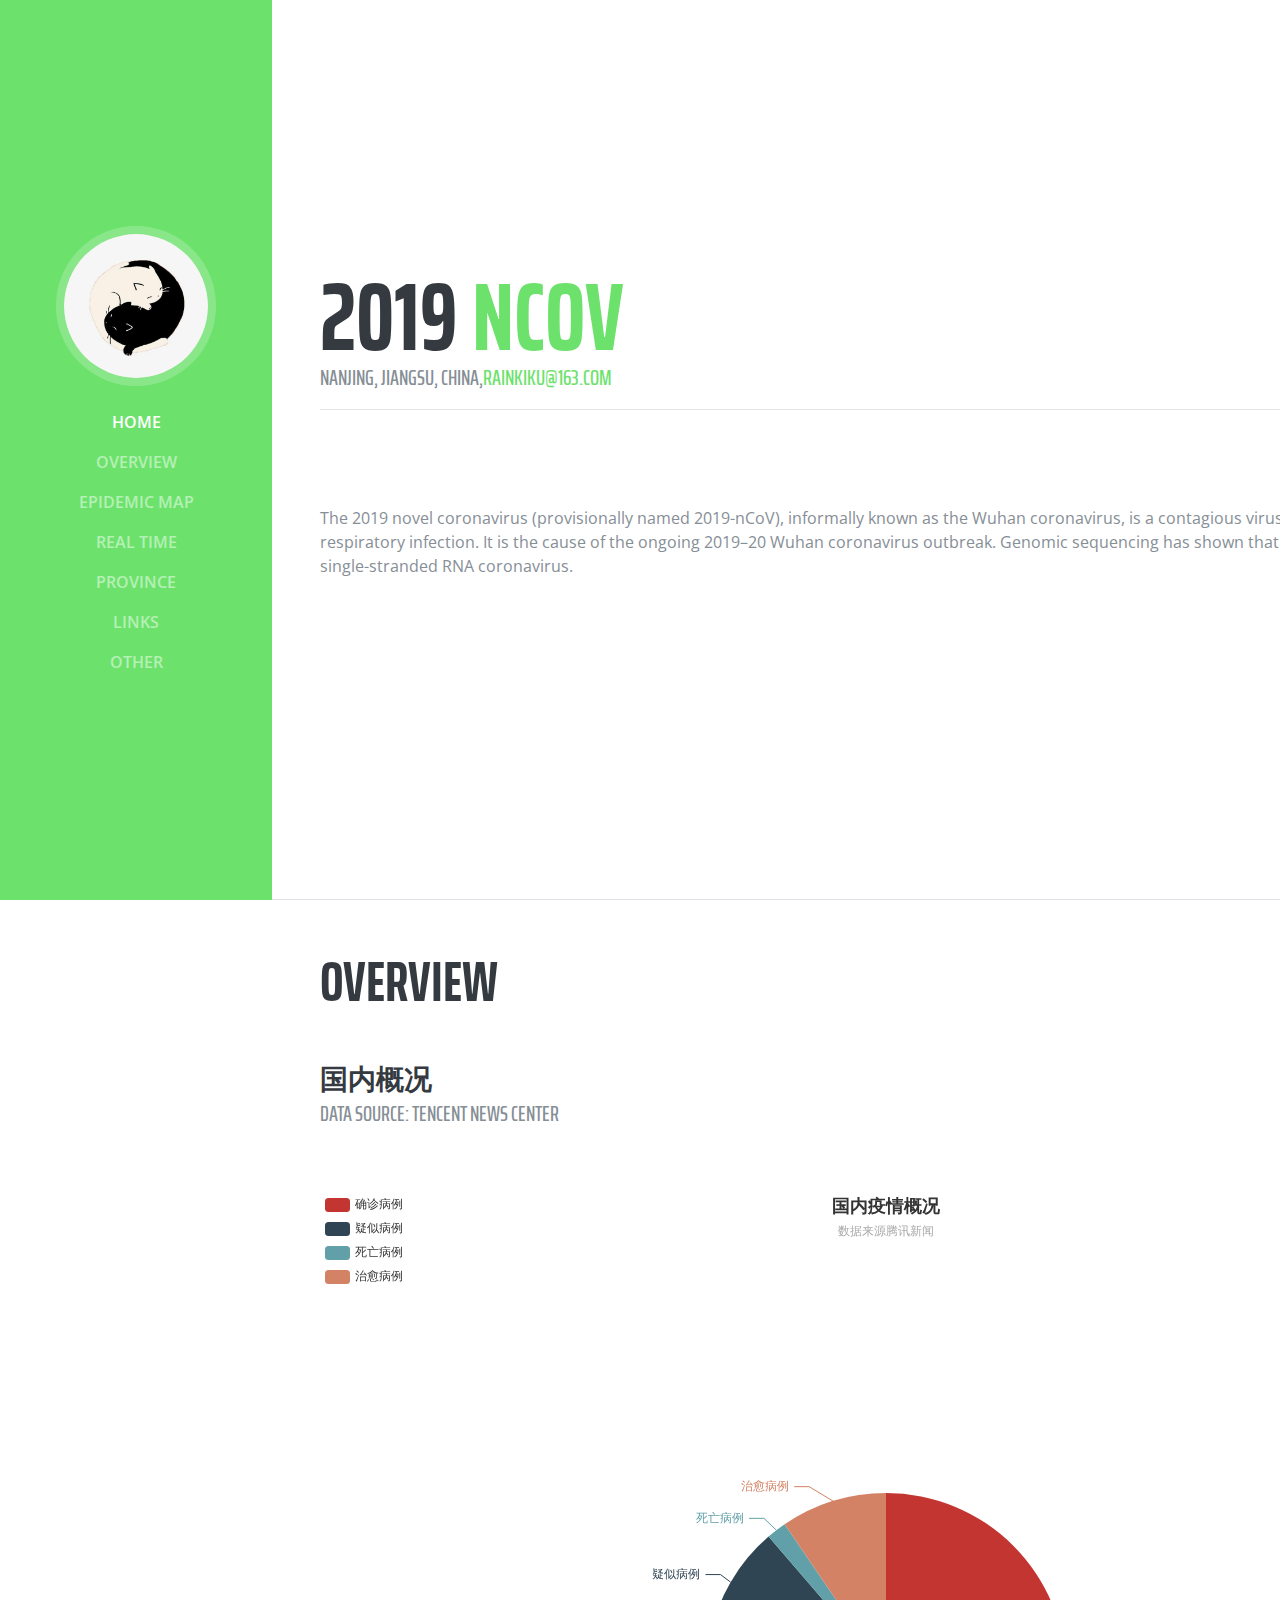
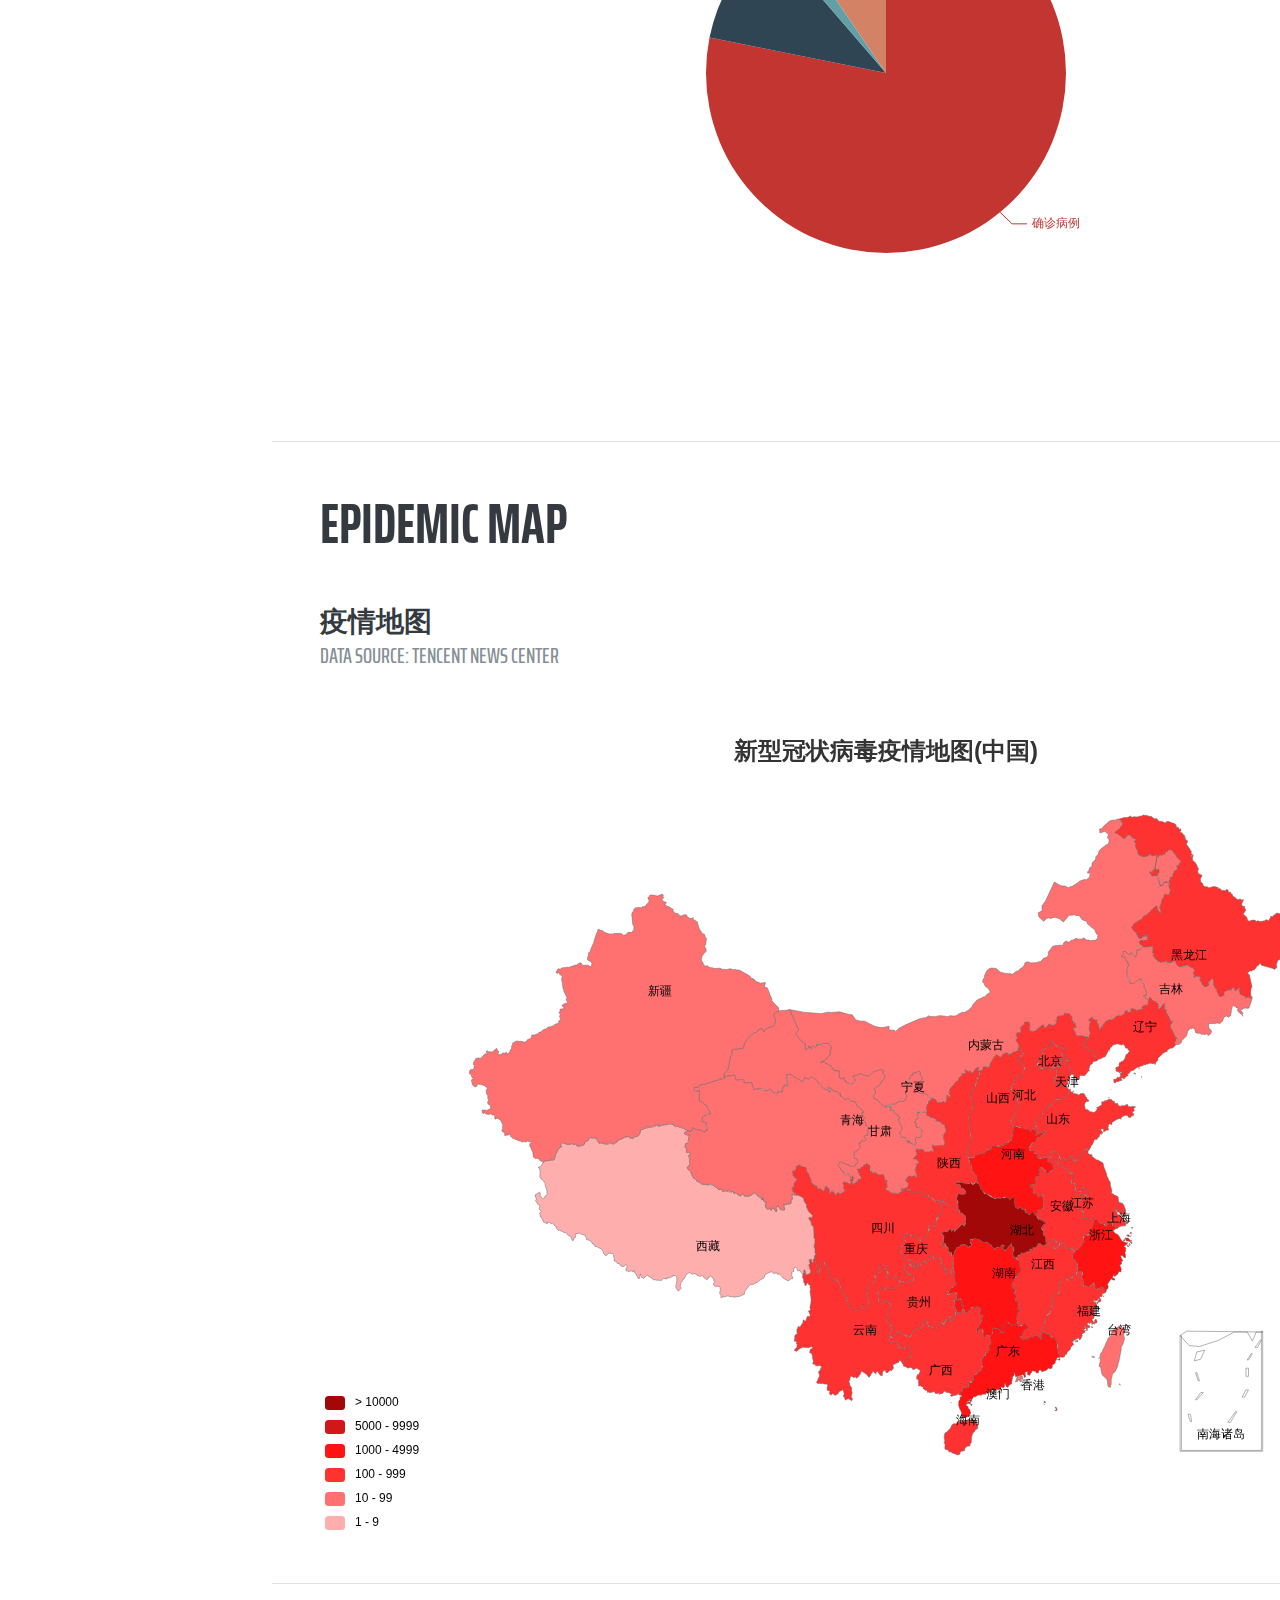
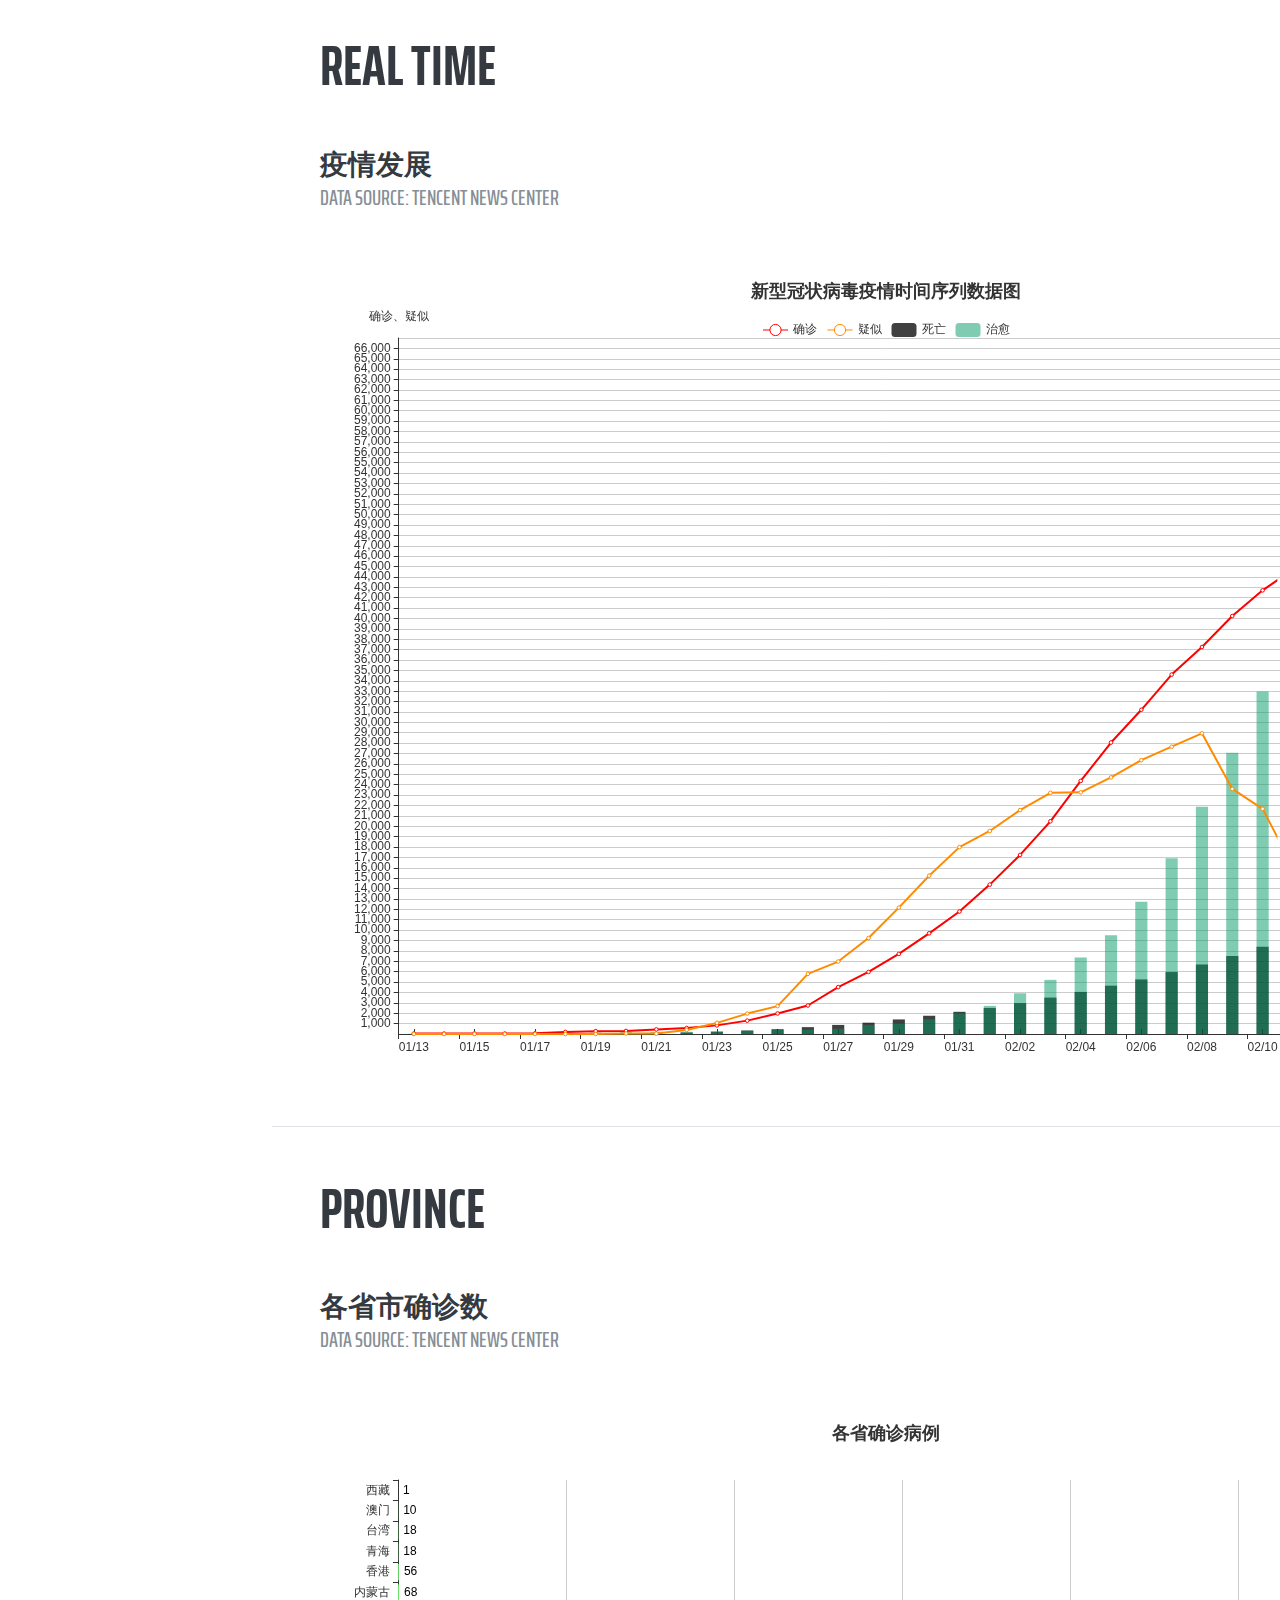
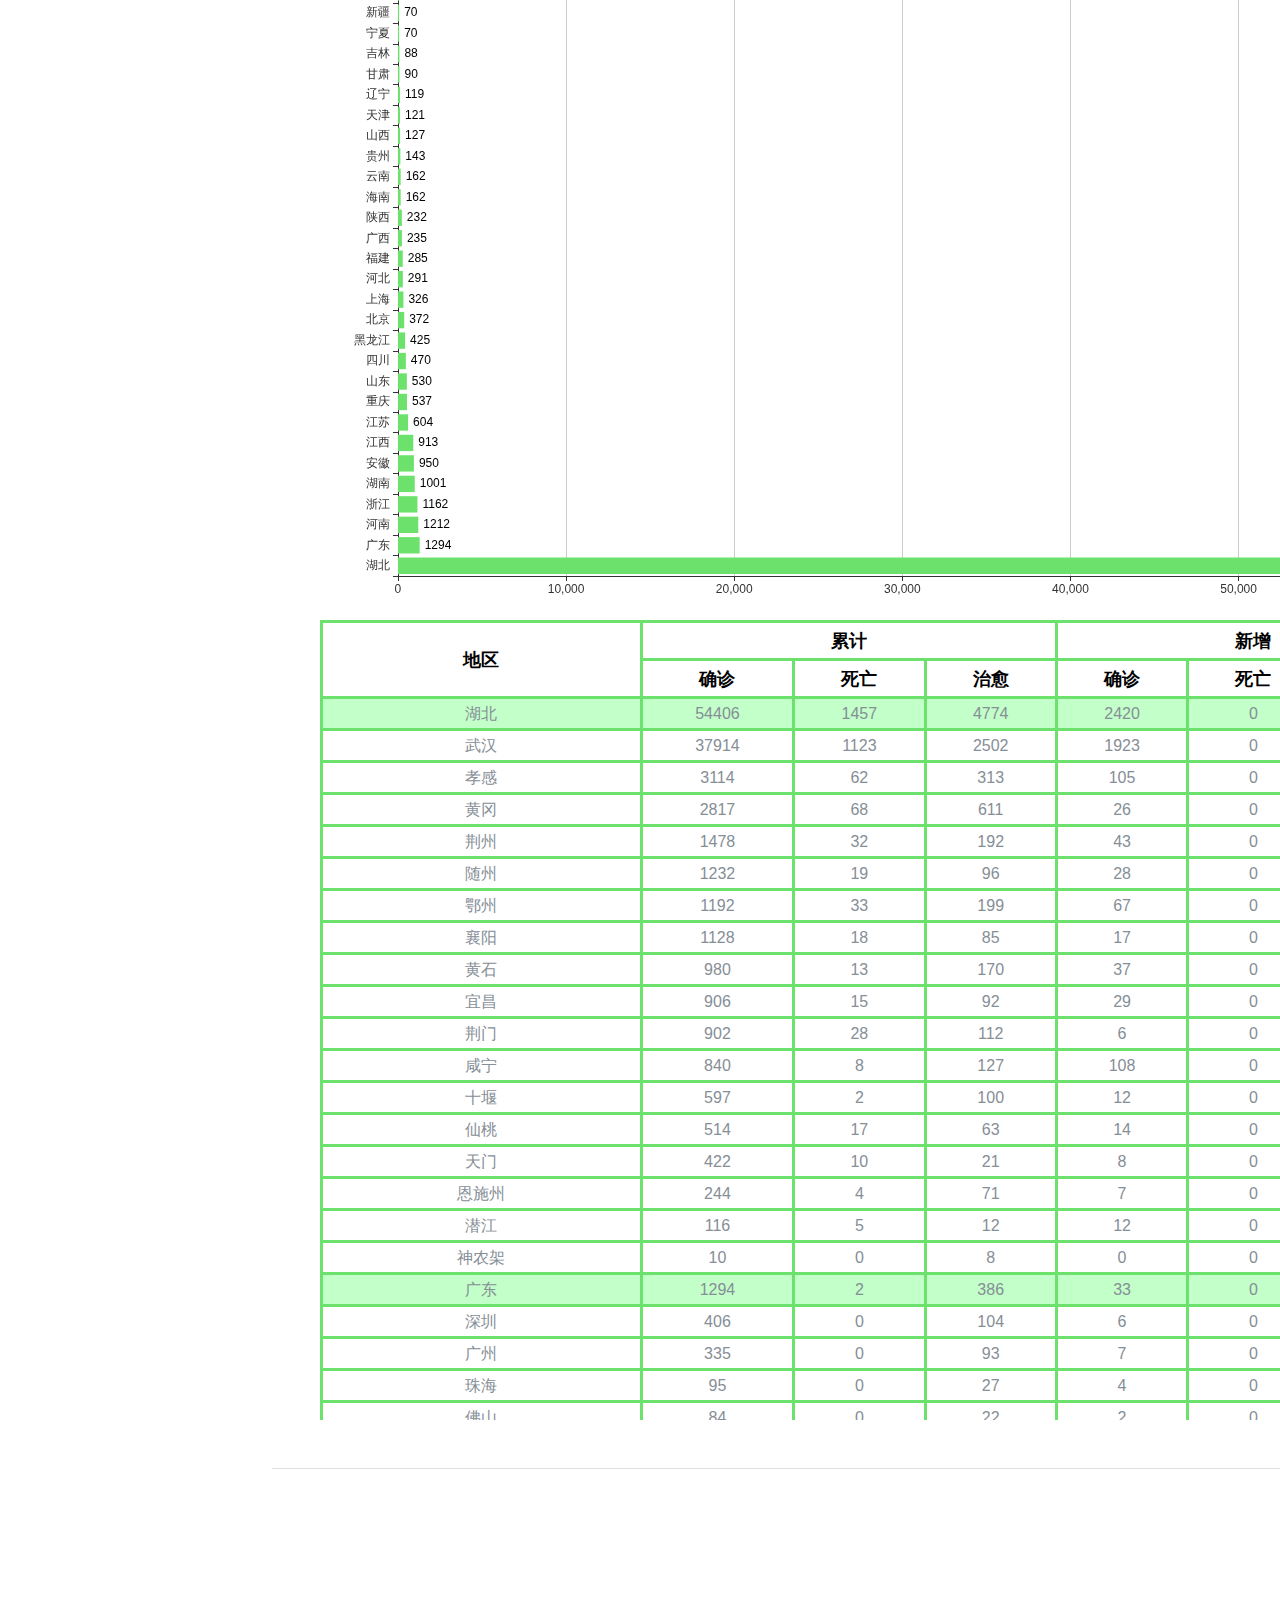
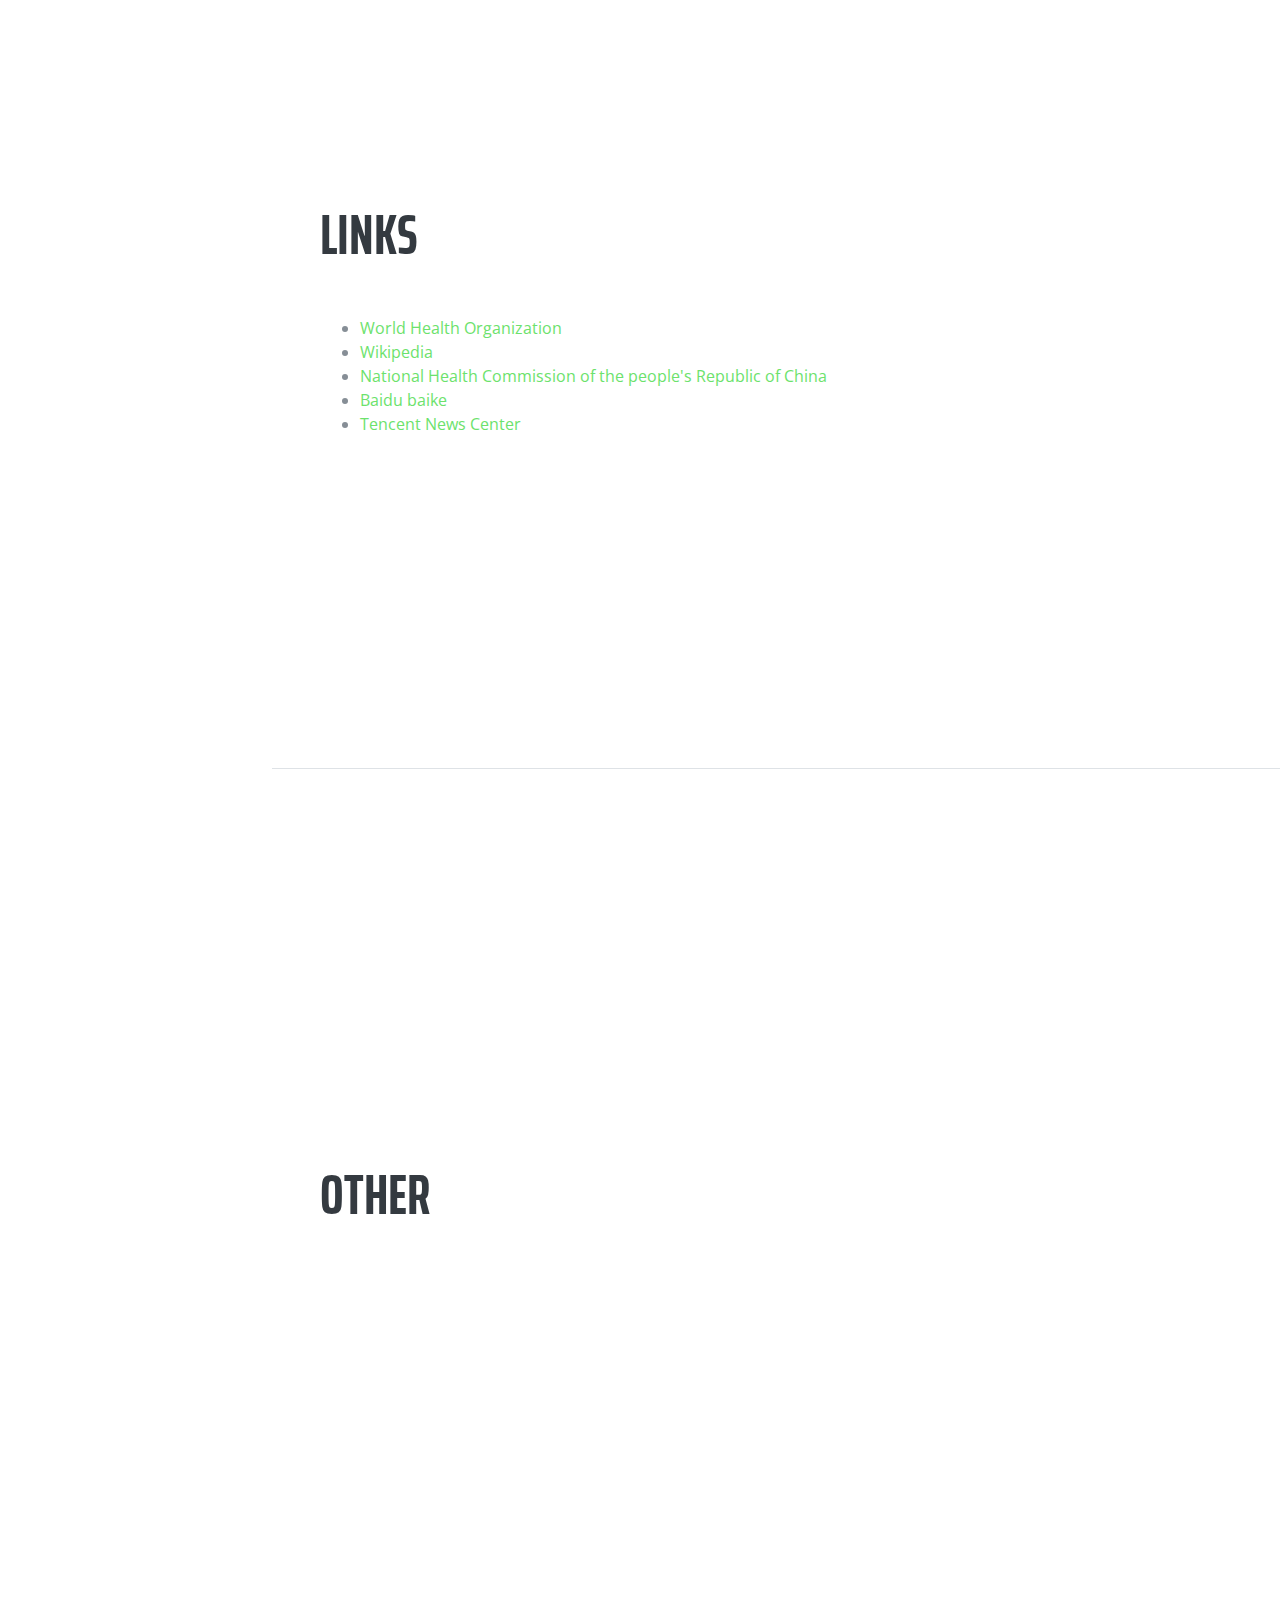
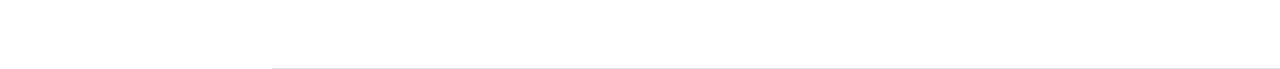
==== commit 4acce87b: "updata202002151217" ====
--- a/txt/nCov.html
+++ b/txt/nCov.html
@@ -94,7 +94,7 @@
               <div class="subheading mb-3">Data source: Tencent News Center</div>
             </div>
             <div class="resume-date text-md-right">
-              <span class="text-primary">11:45 on Feb 14, 2020</span>
+              <span class="text-primary">12:13 on Feb 15, 2020</span>
             </div>
           </div>
 <!--           <table id="table_2">
@@ -117,7 +117,7 @@
               <div class="subheading mb-3">Data source: Tencent News Center</div>              
             </div>
             <div class="resume-date text-md-right">
-              <span class="text-primary">11:45 on Feb 14, 2020</span>
+              <span class="text-primary">12:13 on Feb 15, 2020</span>
             </div>
           </div>
         </div>
@@ -134,7 +134,7 @@
               <div class="subheading mb-3">Data source: Tencent News Center</div>              
             </div>
             <div class="resume-date text-md-right">
-              <span class="text-primary">11:45 on Feb 14, 2020</span>
+              <span class="text-primary">12:13 on Feb 15, 2020</span>
             </div>
           </div>
         </div>
@@ -150,369 +150,372 @@
               <div class="subheading mb-3">Data source: Tencent News Center</div>              
             </div>
             <div class="resume-date text-md-right">
-              <span class="text-primary">11:45 on Feb 14, 2020</span>
+              <span class="text-primary">12:13 on Feb 15, 2020</span>
             </div>
           </div>
         <div class="mydata" id="main_4"></div>
         <div class="mydata"><table id="table_1">
             <tr>
                 <th rowspan="2">地区</th><th colspan="3">累计</th><th colspan="3">新增<tr><th>确诊</th><th>死亡</th><th>治愈</th><th>确诊</th><th>死亡</th><th>治愈</th>
-    		<tr class="alt"><td>湖北</td><td>51986</td><td>1426</td><td>4131</td><td>4823</td><td>0</td><td>0</td></tr>
-		<tr><td>武汉</td><td>35991</td><td>1124</td><td>2285</td><td>3910</td><td>0</td><td>0</td></tr>
-		<tr><td>孝感</td><td>3009</td><td>57</td><td>255</td><td>135</td><td>0</td><td>0</td></tr>
-		<tr><td>黄冈</td><td>2791</td><td>59</td><td>504</td><td>163</td><td>0</td><td>0</td></tr>
-		<tr><td>荆州</td><td>1447</td><td>27</td><td>159</td><td>54</td><td>0</td><td>0</td></tr>
-		<tr><td>随州</td><td>1206</td><td>16</td><td>72</td><td>46</td><td>0</td><td>0</td></tr>
-		<tr><td>鄂州</td><td>1125</td><td>32</td><td>116</td><td>69</td><td>0</td><td>0</td></tr>
-		<tr><td>襄阳</td><td>1111</td><td>16</td><td>73</td><td>10</td><td>0</td><td>0</td></tr>
-		<tr><td>黄石</td><td>943</td><td>11</td><td>137</td><td>32</td><td>0</td><td>0</td></tr>
-		<tr><td>荆门</td><td>901</td><td>25</td><td>105</td><td>21</td><td>0</td><td>0</td></tr>
-		<tr><td>宜昌</td><td>877</td><td>13</td><td>81</td><td>67</td><td>0</td><td>0</td></tr>
-		<tr><td>咸宁</td><td>732</td><td>8</td><td>99</td><td>200</td><td>0</td><td>0</td></tr>
-		<tr><td>十堰</td><td>586</td><td>2</td><td>89</td><td>24</td><td>0</td><td>0</td></tr>
-		<tr><td>仙桃</td><td>500</td><td>17</td><td>58</td><td>20</td><td>0</td><td>0</td></tr>
-		<tr><td>天门</td><td>416</td><td>10</td><td>21</td><td>54</td><td>0</td><td>0</td></tr>
-		<tr><td>恩施州</td><td>237</td><td>4</td><td>58</td><td>8</td><td>0</td><td>0</td></tr>
-		<tr><td>潜江</td><td>104</td><td>5</td><td>11</td><td>10</td><td>0</td><td>0</td></tr>
+    		<tr class="alt"><td>湖北</td><td>54406</td><td>1457</td><td>4774</td><td>2420</td><td>0</td><td>0</td></tr>
+		<tr><td>武汉</td><td>37914</td><td>1123</td><td>2502</td><td>1923</td><td>0</td><td>0</td></tr>
+		<tr><td>孝感</td><td>3114</td><td>62</td><td>313</td><td>105</td><td>0</td><td>0</td></tr>
+		<tr><td>黄冈</td><td>2817</td><td>68</td><td>611</td><td>26</td><td>0</td><td>0</td></tr>
+		<tr><td>荆州</td><td>1478</td><td>32</td><td>192</td><td>43</td><td>0</td><td>0</td></tr>
+		<tr><td>随州</td><td>1232</td><td>19</td><td>96</td><td>28</td><td>0</td><td>0</td></tr>
+		<tr><td>鄂州</td><td>1192</td><td>33</td><td>199</td><td>67</td><td>0</td><td>0</td></tr>
+		<tr><td>襄阳</td><td>1128</td><td>18</td><td>85</td><td>17</td><td>0</td><td>0</td></tr>
+		<tr><td>黄石</td><td>980</td><td>13</td><td>170</td><td>37</td><td>0</td><td>0</td></tr>
+		<tr><td>宜昌</td><td>906</td><td>15</td><td>92</td><td>29</td><td>0</td><td>0</td></tr>
+		<tr><td>荆门</td><td>902</td><td>28</td><td>112</td><td>6</td><td>0</td><td>0</td></tr>
+		<tr><td>咸宁</td><td>840</td><td>8</td><td>127</td><td>108</td><td>0</td><td>0</td></tr>
+		<tr><td>十堰</td><td>597</td><td>2</td><td>100</td><td>12</td><td>0</td><td>0</td></tr>
+		<tr><td>仙桃</td><td>514</td><td>17</td><td>63</td><td>14</td><td>0</td><td>0</td></tr>
+		<tr><td>天门</td><td>422</td><td>10</td><td>21</td><td>8</td><td>0</td><td>0</td></tr>
+		<tr><td>恩施州</td><td>244</td><td>4</td><td>71</td><td>7</td><td>0</td><td>0</td></tr>
+		<tr><td>潜江</td><td>116</td><td>5</td><td>12</td><td>12</td><td>0</td><td>0</td></tr>
 		<tr><td>神农架</td><td>10</td><td>0</td><td>8</td><td>0</td><td>0</td><td>0</td></tr>
-		<tr class="alt"><td>广东</td><td>1261</td><td>2</td><td>332</td><td>20</td><td>0</td><td>0</td></tr>
-		<tr><td>深圳</td><td>400</td><td>0</td><td>94</td><td>9</td><td>0</td><td>0</td></tr>
-		<tr><td>广州</td><td>328</td><td>0</td><td>93</td><td>1</td><td>0</td><td>0</td></tr>
-		<tr><td>珠海</td><td>91</td><td>0</td><td>22</td><td>2</td><td>0</td><td>0</td></tr>
-		<tr><td>佛山</td><td>82</td><td>0</td><td>18</td><td>1</td><td>0</td><td>0</td></tr>
-		<tr><td>东莞</td><td>73</td><td>1</td><td>7</td><td>3</td><td>0</td><td>0</td></tr>
-		<tr><td>中山</td><td>64</td><td>0</td><td>22</td><td>0</td><td>0</td><td>0</td></tr>
-		<tr><td>惠州</td><td>56</td><td>0</td><td>14</td><td>1</td><td>0</td><td>0</td></tr>
-		<tr><td>汕头</td><td>25</td><td>0</td><td>8</td><td>0</td><td>0</td><td>0</td></tr>
-		<tr><td>江门</td><td>22</td><td>0</td><td>2</td><td>0</td><td>0</td><td>0</td></tr>
-		<tr><td>湛江</td><td>22</td><td>0</td><td>11</td><td>1</td><td>0</td><td>0</td></tr>
-		<tr><td>肇庆</td><td>17</td><td>1</td><td>7</td><td>1</td><td>0</td><td>0</td></tr>
-		<tr><td>梅州</td><td>14</td><td>0</td><td>5</td><td>1</td><td>0</td><td>0</td></tr>
-		<tr><td>茂名</td><td>13</td><td>0</td><td>2</td><td>0</td><td>0</td><td>0</td></tr>
+		<tr class="alt"><td>广东</td><td>1294</td><td>2</td><td>386</td><td>33</td><td>0</td><td>0</td></tr>
+		<tr><td>深圳</td><td>406</td><td>0</td><td>104</td><td>6</td><td>0</td><td>0</td></tr>
+		<tr><td>广州</td><td>335</td><td>0</td><td>93</td><td>7</td><td>0</td><td>0</td></tr>
+		<tr><td>珠海</td><td>95</td><td>0</td><td>27</td><td>4</td><td>0</td><td>0</td></tr>
+		<tr><td>佛山</td><td>84</td><td>0</td><td>22</td><td>2</td><td>0</td><td>0</td></tr>
+		<tr><td>东莞</td><td>81</td><td>1</td><td>7</td><td>8</td><td>0</td><td>0</td></tr>
+		<tr><td>中山</td><td>65</td><td>0</td><td>26</td><td>1</td><td>0</td><td>0</td></tr>
+		<tr><td>惠州</td><td>58</td><td>0</td><td>18</td><td>2</td><td>0</td><td>0</td></tr>
+		<tr><td>汕头</td><td>25</td><td>0</td><td>9</td><td>0</td><td>0</td><td>0</td></tr>
+		<tr><td>江门</td><td>22</td><td>0</td><td>3</td><td>0</td><td>0</td><td>0</td></tr>
+		<tr><td>湛江</td><td>22</td><td>0</td><td>11</td><td>0</td><td>0</td><td>0</td></tr>
+		<tr><td>肇庆</td><td>17</td><td>1</td><td>7</td><td>0</td><td>0</td><td>0</td></tr>
+		<tr><td>梅州</td><td>15</td><td>0</td><td>7</td><td>1</td><td>0</td><td>0</td></tr>
+		<tr><td>茂名</td><td>13</td><td>0</td><td>3</td><td>0</td><td>0</td><td>0</td></tr>
 		<tr><td>阳江</td><td>13</td><td>0</td><td>5</td><td>0</td><td>0</td><td>0</td></tr>
 		<tr><td>清远</td><td>12</td><td>0</td><td>5</td><td>0</td><td>0</td><td>0</td></tr>
-		<tr><td>韶关</td><td>8</td><td>0</td><td>3</td><td>0</td><td>0</td><td>0</td></tr>
-		<tr><td>揭阳</td><td>8</td><td>0</td><td>3</td><td>0</td><td>0</td><td>0</td></tr>
+		<tr><td>韶关</td><td>10</td><td>0</td><td>3</td><td>2</td><td>0</td><td>0</td></tr>
+		<tr><td>揭阳</td><td>8</td><td>0</td><td>4</td><td>0</td><td>0</td><td>0</td></tr>
+		<tr><td>潮州</td><td>5</td><td>0</td><td>0</td><td>0</td><td>0</td><td>0</td></tr>
 		<tr><td>汕尾</td><td>5</td><td>0</td><td>1</td><td>0</td><td>0</td><td>0</td></tr>
-		<tr><td>潮州</td><td>5</td><td>0</td><td>0</td><td>0</td><td>0</td><td>0</td></tr>
 		<tr><td>河源</td><td>3</td><td>0</td><td>1</td><td>0</td><td>0</td><td>0</td></tr>
-		<tr><td>地区待确认</td><td>0</td><td>0</td><td>9</td><td>0</td><td>0</td><td>0</td></tr>
-		<tr class="alt"><td>河南</td><td>1184</td><td>11</td><td>313</td><td>15</td><td>0</td><td>0</td></tr>
-		<tr><td>信阳</td><td>243</td><td>0</td><td>28</td><td>3</td><td>0</td><td>0</td></tr>
-		<tr><td>南阳</td><td>146</td><td>2</td><td>28</td><td>1</td><td>0</td><td>0</td></tr>
-		<tr><td>郑州</td><td>142</td><td>0</td><td>36</td><td>1</td><td>0</td><td>0</td></tr>
-		<tr><td>驻马店</td><td>137</td><td>0</td><td>25</td><td>3</td><td>0</td><td>0</td></tr>
-		<tr><td>商丘</td><td>88</td><td>0</td><td>9</td><td>1</td><td>0</td><td>0</td></tr>
-		<tr><td>周口</td><td>69</td><td>0</td><td>16</td><td>1</td><td>0</td><td>0</td></tr>
-		<tr><td>平顶山</td><td>57</td><td>1</td><td>13</td><td>1</td><td>0</td><td>0</td></tr>
-		<tr><td>新乡</td><td>55</td><td>1</td><td>6</td><td>1</td><td>0</td><td>0</td></tr>
-		<tr><td>安阳</td><td>50</td><td>0</td><td>10</td><td>0</td><td>0</td><td>0</td></tr>
-		<tr><td>许昌</td><td>37</td><td>0</td><td>2</td><td>3</td><td>0</td><td>0</td></tr>
-		<tr><td>漯河</td><td>33</td><td>0</td><td>6</td><td>0</td><td>0</td><td>0</td></tr>
-		<tr><td>洛阳</td><td>30</td><td>0</td><td>2</td><td>0</td><td>0</td><td>0</td></tr>
-		<tr><td>焦作</td><td>29</td><td>1</td><td>1</td><td>0</td><td>0</td><td>0</td></tr>
+		<tr><td>地区待确认</td><td>0</td><td>0</td><td>30</td><td>0</td><td>0</td><td>0</td></tr>
+		<tr class="alt"><td>河南</td><td>1212</td><td>13</td><td>356</td><td>28</td><td>0</td><td>0</td></tr>
+		<tr><td>信阳</td><td>252</td><td>0</td><td>28</td><td>9</td><td>0</td><td>0</td></tr>
+		<tr><td>南阳</td><td>150</td><td>2</td><td>28</td><td>4</td><td>0</td><td>0</td></tr>
+		<tr><td>郑州</td><td>144</td><td>0</td><td>36</td><td>2</td><td>0</td><td>0</td></tr>
+		<tr><td>驻马店</td><td>138</td><td>0</td><td>25</td><td>1</td><td>0</td><td>0</td></tr>
+		<tr><td>商丘</td><td>90</td><td>0</td><td>9</td><td>2</td><td>0</td><td>0</td></tr>
+		<tr><td>周口</td><td>70</td><td>0</td><td>16</td><td>1</td><td>0</td><td>0</td></tr>
+		<tr><td>平顶山</td><td>58</td><td>1</td><td>13</td><td>1</td><td>0</td><td>0</td></tr>
+		<tr><td>新乡</td><td>55</td><td>1</td><td>6</td><td>0</td><td>0</td><td>0</td></tr>
+		<tr><td>安阳</td><td>51</td><td>0</td><td>10</td><td>1</td><td>0</td><td>0</td></tr>
+		<tr><td>许昌</td><td>37</td><td>0</td><td>2</td><td>0</td><td>0</td><td>0</td></tr>
+		<tr><td>漯河</td><td>34</td><td>0</td><td>6</td><td>1</td><td>0</td><td>0</td></tr>
+		<tr><td>洛阳</td><td>31</td><td>0</td><td>2</td><td>1</td><td>0</td><td>0</td></tr>
+		<tr><td>焦作</td><td>30</td><td>1</td><td>1</td><td>1</td><td>0</td><td>0</td></tr>
 		<tr><td>开封</td><td>25</td><td>0</td><td>1</td><td>0</td><td>0</td><td>0</td></tr>
 		<tr><td>鹤壁</td><td>19</td><td>0</td><td>3</td><td>0</td><td>0</td><td>0</td></tr>
-		<tr><td>濮阳</td><td>13</td><td>0</td><td>1</td><td>0</td><td>0</td><td>0</td></tr>
+		<tr><td>濮阳</td><td>17</td><td>0</td><td>1</td><td>4</td><td>0</td><td>0</td></tr>
 		<tr><td>三门峡</td><td>7</td><td>0</td><td>3</td><td>0</td><td>0</td><td>0</td></tr>
 		<tr><td>济源示范区</td><td>4</td><td>0</td><td>0</td><td>0</td><td>0</td><td>0</td></tr>
-		<tr><td>地区待确认</td><td>0</td><td>6</td><td>123</td><td>0</td><td>0</td><td>0</td></tr>
-		<tr class="alt"><td>浙江</td><td>1155</td><td>0</td><td>367</td><td>10</td><td>0</td><td>0</td></tr>
-		<tr><td>温州</td><td>496</td><td>0</td><td>140</td><td>6</td><td>0</td><td>0</td></tr>
-		<tr><td>杭州</td><td>165</td><td>0</td><td>69</td><td>3</td><td>0</td><td>0</td></tr>
-		<tr><td>宁波</td><td>153</td><td>0</td><td>35</td><td>0</td><td>0</td><td>0</td></tr>
-		<tr><td>台州</td><td>144</td><td>0</td><td>49</td><td>0</td><td>0</td><td>0</td></tr>
+		<tr><td>地区待确认</td><td>0</td><td>8</td><td>166</td><td>0</td><td>0</td><td>0</td></tr>
+		<tr class="alt"><td>浙江</td><td>1162</td><td>0</td><td>409</td><td>7</td><td>0</td><td>0</td></tr>
+		<tr><td>温州</td><td>499</td><td>0</td><td>159</td><td>3</td><td>0</td><td>0</td></tr>
+		<tr><td>杭州</td><td>166</td><td>0</td><td>73</td><td>1</td><td>0</td><td>0</td></tr>
+		<tr><td>宁波</td><td>154</td><td>0</td><td>46</td><td>1</td><td>0</td><td>0</td></tr>
+		<tr><td>台州</td><td>145</td><td>0</td><td>53</td><td>1</td><td>0</td><td>0</td></tr>
 		<tr><td>金华</td><td>55</td><td>0</td><td>24</td><td>0</td><td>0</td><td>0</td></tr>
-		<tr><td>嘉兴</td><td>42</td><td>0</td><td>8</td><td>0</td><td>0</td><td>0</td></tr>
-		<tr><td>绍兴</td><td>42</td><td>0</td><td>16</td><td>1</td><td>0</td><td>0</td></tr>
+		<tr><td>嘉兴</td><td>43</td><td>0</td><td>10</td><td>1</td><td>0</td><td>0</td></tr>
+		<tr><td>绍兴</td><td>42</td><td>0</td><td>17</td><td>0</td><td>0</td><td>0</td></tr>
 		<tr><td>衢州</td><td>21</td><td>0</td><td>8</td><td>0</td><td>0</td><td>0</td></tr>
-		<tr><td>丽水</td><td>17</td><td>0</td><td>9</td><td>0</td><td>0</td><td>0</td></tr>
+		<tr><td>丽水</td><td>17</td><td>0</td><td>10</td><td>0</td><td>0</td><td>0</td></tr>
 		<tr><td>舟山</td><td>10</td><td>0</td><td>5</td><td>0</td><td>0</td><td>0</td></tr>
 		<tr><td>湖州</td><td>10</td><td>0</td><td>4</td><td>0</td><td>0</td><td>0</td></tr>
-		<tr class="alt"><td>湖南</td><td>988</td><td>2</td><td>352</td><td>20</td><td>0</td><td>0</td></tr>
-		<tr><td>长沙</td><td>238</td><td>0</td><td>63</td><td>10</td><td>0</td><td>0</td></tr>
-		<tr><td>岳阳</td><td>149</td><td>1</td><td>44</td><td>1</td><td>0</td><td>0</td></tr>
-		<tr><td>邵阳</td><td>100</td><td>1</td><td>41</td><td>1</td><td>0</td><td>0</td></tr>
-		<tr><td>常德</td><td>78</td><td>0</td><td>26</td><td>1</td><td>0</td><td>0</td></tr>
-		<tr><td>株洲</td><td>77</td><td>0</td><td>21</td><td>2</td><td>0</td><td>0</td></tr>
-		<tr><td>娄底</td><td>73</td><td>0</td><td>25</td><td>1</td><td>0</td><td>0</td></tr>
-		<tr><td>益阳</td><td>59</td><td>0</td><td>22</td><td>0</td><td>0</td><td>0</td></tr>
-		<tr><td>衡阳</td><td>46</td><td>0</td><td>25</td><td>1</td><td>0</td><td>0</td></tr>
+		<tr class="alt"><td>湖南</td><td>1001</td><td>2</td><td>389</td><td>13</td><td>0</td><td>0</td></tr>
+		<tr><td>长沙</td><td>241</td><td>0</td><td>66</td><td>3</td><td>0</td><td>0</td></tr>
+		<tr><td>岳阳</td><td>153</td><td>1</td><td>48</td><td>4</td><td>0</td><td>0</td></tr>
+		<tr><td>邵阳</td><td>100</td><td>1</td><td>50</td><td>0</td><td>0</td><td>0</td></tr>
+		<tr><td>株洲</td><td>78</td><td>0</td><td>23</td><td>1</td><td>0</td><td>0</td></tr>
+		<tr><td>常德</td><td>78</td><td>0</td><td>27</td><td>0</td><td>0</td><td>0</td></tr>
+		<tr><td>娄底</td><td>75</td><td>0</td><td>29</td><td>2</td><td>0</td><td>0</td></tr>
+		<tr><td>益阳</td><td>59</td><td>0</td><td>24</td><td>0</td><td>0</td><td>0</td></tr>
+		<tr><td>衡阳</td><td>47</td><td>0</td><td>26</td><td>1</td><td>0</td><td>0</td></tr>
 		<tr><td>永州</td><td>43</td><td>0</td><td>23</td><td>0</td><td>0</td><td>0</td></tr>
-		<tr><td>怀化</td><td>39</td><td>0</td><td>26</td><td>0</td><td>0</td><td>0</td></tr>
-		<tr><td>郴州</td><td>39</td><td>0</td><td>15</td><td>1</td><td>0</td><td>0</td></tr>
-		<tr><td>湘潭</td><td>34</td><td>0</td><td>12</td><td>2</td><td>0</td><td>0</td></tr>
+		<tr><td>怀化</td><td>40</td><td>0</td><td>28</td><td>1</td><td>0</td><td>0</td></tr>
+		<tr><td>郴州</td><td>39</td><td>0</td><td>22</td><td>0</td><td>0</td><td>0</td></tr>
+		<tr><td>湘潭</td><td>35</td><td>0</td><td>14</td><td>1</td><td>0</td><td>0</td></tr>
 		<tr><td>湘西自治州</td><td>8</td><td>0</td><td>6</td><td>0</td><td>0</td><td>0</td></tr>
 		<tr><td>张家界</td><td>5</td><td>0</td><td>3</td><td>0</td><td>0</td><td>0</td></tr>
-		<tr class="alt"><td>安徽</td><td>934</td><td>6</td><td>196</td><td>24</td><td>0</td><td>0</td></tr>
-		<tr><td>合肥</td><td>166</td><td>1</td><td>38</td><td>5</td><td>0</td><td>0</td></tr>
-		<tr><td>蚌埠</td><td>149</td><td>5</td><td>5</td><td>3</td><td>0</td><td>0</td></tr>
-		<tr><td>阜阳</td><td>146</td><td>0</td><td>28</td><td>4</td><td>0</td><td>0</td></tr>
-		<tr><td>亳州</td><td>106</td><td>0</td><td>19</td><td>6</td><td>0</td><td>0</td></tr>
-		<tr><td>安庆</td><td>81</td><td>0</td><td>32</td><td>1</td><td>0</td><td>0</td></tr>
-		<tr><td>六安</td><td>61</td><td>0</td><td>8</td><td>1</td><td>0</td><td>0</td></tr>
-		<tr><td>宿州</td><td>39</td><td>0</td><td>11</td><td>1</td><td>0</td><td>0</td></tr>
-		<tr><td>马鞍山</td><td>34</td><td>0</td><td>9</td><td>2</td><td>0</td><td>0</td></tr>
-		<tr><td>芜湖</td><td>31</td><td>0</td><td>8</td><td>0</td><td>0</td><td>0</td></tr>
+		<tr class="alt"><td>安徽</td><td>950</td><td>6</td><td>232</td><td>16</td><td>0</td><td>0</td></tr>
+		<tr><td>合肥</td><td>168</td><td>1</td><td>43</td><td>2</td><td>0</td><td>0</td></tr>
+		<tr><td>蚌埠</td><td>153</td><td>5</td><td>7</td><td>4</td><td>0</td><td>0</td></tr>
+		<tr><td>阜阳</td><td>150</td><td>0</td><td>32</td><td>4</td><td>0</td><td>0</td></tr>
+		<tr><td>亳州</td><td>107</td><td>0</td><td>25</td><td>1</td><td>0</td><td>0</td></tr>
+		<tr><td>安庆</td><td>82</td><td>0</td><td>33</td><td>1</td><td>0</td><td>0</td></tr>
+		<tr><td>六安</td><td>63</td><td>0</td><td>15</td><td>2</td><td>0</td><td>0</td></tr>
+		<tr><td>宿州</td><td>39</td><td>0</td><td>11</td><td>0</td><td>0</td><td>0</td></tr>
+		<tr><td>马鞍山</td><td>35</td><td>0</td><td>10</td><td>1</td><td>0</td><td>0</td></tr>
+		<tr><td>芜湖</td><td>31</td><td>0</td><td>11</td><td>0</td><td>0</td><td>0</td></tr>
 		<tr><td>铜陵</td><td>28</td><td>0</td><td>10</td><td>0</td><td>0</td><td>0</td></tr>
-		<tr><td>淮北</td><td>25</td><td>0</td><td>6</td><td>0</td><td>0</td><td>0</td></tr>
-		<tr><td>淮南</td><td>23</td><td>0</td><td>6</td><td>0</td><td>0</td><td>0</td></tr>
-		<tr><td>池州</td><td>17</td><td>0</td><td>4</td><td>1</td><td>0</td><td>0</td></tr>
+		<tr><td>淮北</td><td>26</td><td>0</td><td>10</td><td>1</td><td>0</td><td>0</td></tr>
+		<tr><td>淮南</td><td>23</td><td>0</td><td>7</td><td>0</td><td>0</td><td>0</td></tr>
+		<tr><td>池州</td><td>17</td><td>0</td><td>4</td><td>0</td><td>0</td><td>0</td></tr>
 		<tr><td>滁州</td><td>13</td><td>0</td><td>7</td><td>0</td><td>0</td><td>0</td></tr>
 		<tr><td>黄山</td><td>9</td><td>0</td><td>1</td><td>0</td><td>0</td><td>0</td></tr>
 		<tr><td>宣城</td><td>6</td><td>0</td><td>4</td><td>0</td><td>0</td><td>0</td></tr>
-		<tr class="alt"><td>江西</td><td>900</td><td>1</td><td>187</td><td>28</td><td>0</td><td>0</td></tr>
-		<tr><td>南昌</td><td>217</td><td>0</td><td>67</td><td>7</td><td>0</td><td>0</td></tr>
-		<tr><td>新余</td><td>124</td><td>0</td><td>31</td><td>3</td><td>0</td><td>0</td></tr>
-		<tr><td>上饶</td><td>122</td><td>0</td><td>18</td><td>3</td><td>0</td><td>0</td></tr>
-		<tr><td>九江</td><td>114</td><td>0</td><td>16</td><td>5</td><td>0</td><td>0</td></tr>
-		<tr><td>宜春</td><td>101</td><td>0</td><td>18</td><td>6</td><td>0</td><td>0</td></tr>
-		<tr><td>赣州</td><td>76</td><td>1</td><td>12</td><td>0</td><td>0</td><td>0</td></tr>
-		<tr><td>抚州</td><td>71</td><td>0</td><td>14</td><td>2</td><td>0</td><td>0</td></tr>
-		<tr><td>萍乡</td><td>31</td><td>0</td><td>2</td><td>2</td><td>0</td><td>0</td></tr>
-		<tr><td>吉安</td><td>20</td><td>0</td><td>6</td><td>0</td><td>0</td><td>0</td></tr>
-		<tr><td>鹰潭</td><td>18</td><td>0</td><td>2</td><td>0</td><td>0</td><td>0</td></tr>
+		<tr><td>地区待确认</td><td>0</td><td>0</td><td>2</td><td>0</td><td>0</td><td>0</td></tr>
+		<tr class="alt"><td>江西</td><td>913</td><td>1</td><td>210</td><td>13</td><td>0</td><td>0</td></tr>
+		<tr><td>南昌</td><td>222</td><td>0</td><td>72</td><td>5</td><td>0</td><td>0</td></tr>
+		<tr><td>新余</td><td>127</td><td>0</td><td>34</td><td>3</td><td>0</td><td>0</td></tr>
+		<tr><td>上饶</td><td>123</td><td>0</td><td>20</td><td>1</td><td>0</td><td>0</td></tr>
+		<tr><td>九江</td><td>115</td><td>0</td><td>18</td><td>1</td><td>0</td><td>0</td></tr>
+		<tr><td>宜春</td><td>102</td><td>0</td><td>20</td><td>1</td><td>0</td><td>0</td></tr>
+		<tr><td>赣州</td><td>76</td><td>1</td><td>14</td><td>0</td><td>0</td><td>0</td></tr>
+		<tr><td>抚州</td><td>72</td><td>0</td><td>17</td><td>1</td><td>0</td><td>0</td></tr>
+		<tr><td>萍乡</td><td>32</td><td>0</td><td>4</td><td>1</td><td>0</td><td>0</td></tr>
+		<tr><td>吉安</td><td>20</td><td>0</td><td>7</td><td>0</td><td>0</td><td>0</td></tr>
+		<tr><td>鹰潭</td><td>18</td><td>0</td><td>3</td><td>0</td><td>0</td><td>0</td></tr>
 		<tr><td>景德镇</td><td>5</td><td>0</td><td>1</td><td>0</td><td>0</td><td>0</td></tr>
 		<tr><td>赣江新区</td><td>1</td><td>0</td><td>0</td><td>0</td><td>0</td><td>0</td></tr>
-		<tr class="alt"><td>江苏</td><td>593</td><td>0</td><td>137</td><td>23</td><td>0</td><td>0</td></tr>
-		<tr><td>南京</td><td>91</td><td>0</td><td>26</td><td>1</td><td>0</td><td>0</td></tr>
-		<tr><td>苏州</td><td>85</td><td>0</td><td>17</td><td>0</td><td>0</td><td>0</td></tr>
-		<tr><td>徐州</td><td>76</td><td>0</td><td>17</td><td>5</td><td>0</td><td>0</td></tr>
-		<tr><td>淮安</td><td>56</td><td>0</td><td>6</td><td>5</td><td>0</td><td>0</td></tr>
-		<tr><td>无锡</td><td>51</td><td>0</td><td>9</td><td>2</td><td>0</td><td>0</td></tr>
-		<tr><td>连云港</td><td>45</td><td>0</td><td>6</td><td>3</td><td>0</td><td>0</td></tr>
-		<tr><td>常州</td><td>43</td><td>0</td><td>11</td><td>5</td><td>0</td><td>0</td></tr>
-		<tr><td>南通</td><td>39</td><td>0</td><td>10</td><td>1</td><td>0</td><td>0</td></tr>
-		<tr><td>泰州</td><td>37</td><td>0</td><td>15</td><td>0</td><td>0</td><td>0</td></tr>
-		<tr><td>盐城</td><td>26</td><td>0</td><td>6</td><td>1</td><td>0</td><td>0</td></tr>
-		<tr><td>扬州</td><td>20</td><td>0</td><td>6</td><td>0</td><td>0</td><td>0</td></tr>
+		<tr class="alt"><td>江苏</td><td>604</td><td>0</td><td>160</td><td>11</td><td>0</td><td>0</td></tr>
+		<tr><td>南京</td><td>91</td><td>0</td><td>27</td><td>0</td><td>0</td><td>0</td></tr>
+		<tr><td>苏州</td><td>86</td><td>0</td><td>17</td><td>1</td><td>0</td><td>0</td></tr>
+		<tr><td>徐州</td><td>77</td><td>0</td><td>20</td><td>1</td><td>0</td><td>0</td></tr>
+		<tr><td>淮安</td><td>60</td><td>0</td><td>11</td><td>4</td><td>0</td><td>0</td></tr>
+		<tr><td>无锡</td><td>52</td><td>0</td><td>15</td><td>1</td><td>0</td><td>0</td></tr>
+		<tr><td>连云港</td><td>46</td><td>0</td><td>10</td><td>1</td><td>0</td><td>0</td></tr>
+		<tr><td>常州</td><td>43</td><td>0</td><td>11</td><td>0</td><td>0</td><td>0</td></tr>
+		<tr><td>南通</td><td>40</td><td>0</td><td>13</td><td>1</td><td>0</td><td>0</td></tr>
+		<tr><td>泰州</td><td>37</td><td>0</td><td>16</td><td>0</td><td>0</td><td>0</td></tr>
+		<tr><td>盐城</td><td>27</td><td>0</td><td>6</td><td>1</td><td>0</td><td>0</td></tr>
+		<tr><td>扬州</td><td>21</td><td>0</td><td>6</td><td>1</td><td>0</td><td>0</td></tr>
 		<tr><td>镇江</td><td>12</td><td>0</td><td>2</td><td>0</td><td>0</td><td>0</td></tr>
 		<tr><td>宿迁</td><td>12</td><td>0</td><td>6</td><td>0</td><td>0</td><td>0</td></tr>
-		<tr class="alt"><td>重庆</td><td>529</td><td>4</td><td>128</td><td>11</td><td>0</td><td>0</td></tr>
-		<tr><td>万州区</td><td>103</td><td>2</td><td>23</td><td>0</td><td>0</td><td>0</td></tr>
-		<tr><td>江北区</td><td>25</td><td>0</td><td>2</td><td>0</td><td>0</td><td>0</td></tr>
-		<tr><td>合川区</td><td>23</td><td>0</td><td>5</td><td>2</td><td>0</td><td>0</td></tr>
-		<tr><td>云阳县</td><td>22</td><td>0</td><td>12</td><td>1</td><td>0</td><td>0</td></tr>
-		<tr><td>綦江区</td><td>21</td><td>0</td><td>1</td><td>0</td><td>0</td><td>0</td></tr>
+		<tr class="alt"><td>重庆</td><td>537</td><td>5</td><td>152</td><td>8</td><td>0</td><td>0</td></tr>
+		<tr><td>万州区</td><td>104</td><td>3</td><td>27</td><td>1</td><td>0</td><td>0</td></tr>
+		<tr><td>江北区</td><td>26</td><td>0</td><td>3</td><td>1</td><td>0</td><td>0</td></tr>
+		<tr><td>合川区</td><td>23</td><td>0</td><td>5</td><td>0</td><td>0</td><td>0</td></tr>
+		<tr><td>云阳县</td><td>23</td><td>0</td><td>13</td><td>1</td><td>0</td><td>0</td></tr>
+		<tr><td>綦江区</td><td>22</td><td>0</td><td>3</td><td>1</td><td>0</td><td>0</td></tr>
 		<tr><td>开州区</td><td>20</td><td>1</td><td>12</td><td>0</td><td>0</td><td>0</td></tr>
-		<tr><td>奉节县</td><td>20</td><td>0</td><td>3</td><td>2</td><td>0</td><td>0</td></tr>
+		<tr><td>垫江县</td><td>20</td><td>0</td><td>4</td><td>0</td><td>0</td><td>0</td></tr>
 		<tr><td>九龙坡区</td><td>20</td><td>1</td><td>3</td><td>0</td><td>0</td><td>0</td></tr>
-		<tr><td>垫江县</td><td>20</td><td>0</td><td>3</td><td>0</td><td>0</td><td>0</td></tr>
-		<tr><td>渝中区</td><td>20</td><td>0</td><td>3</td><td>0</td><td>0</td><td>0</td></tr>
-		<tr><td>忠县</td><td>19</td><td>0</td><td>7</td><td>0</td><td>0</td><td>0</td></tr>
-		<tr><td>长寿区</td><td>17</td><td>0</td><td>8</td><td>0</td><td>0</td><td>0</td></tr>
+		<tr><td>奉节县</td><td>20</td><td>0</td><td>4</td><td>0</td><td>0</td><td>0</td></tr>
+		<tr><td>渝中区</td><td>20</td><td>0</td><td>5</td><td>0</td><td>0</td><td>0</td></tr>
+		<tr><td>忠县</td><td>19</td><td>0</td><td>9</td><td>0</td><td>0</td><td>0</td></tr>
+		<tr><td>长寿区</td><td>18</td><td>0</td><td>8</td><td>1</td><td>0</td><td>0</td></tr>
 		<tr><td>两江新区</td><td>17</td><td>0</td><td>4</td><td>0</td><td>0</td><td>0</td></tr>
-		<tr><td>潼南区</td><td>16</td><td>0</td><td>0</td><td>1</td><td>0</td><td>0</td></tr>
-		<tr><td>渝北区</td><td>15</td><td>0</td><td>4</td><td>0</td><td>0</td><td>0</td></tr>
-		<tr><td>南岸区</td><td>15</td><td>0</td><td>1</td><td>4</td><td>0</td><td>0</td></tr>
+		<tr><td>潼南区</td><td>17</td><td>0</td><td>2</td><td>1</td><td>0</td><td>0</td></tr>
+		<tr><td>渝北区</td><td>15</td><td>0</td><td>5</td><td>0</td><td>0</td><td>0</td></tr>
+		<tr><td>南岸区</td><td>15</td><td>0</td><td>2</td><td>0</td><td>0</td><td>0</td></tr>
+		<tr><td>石柱县</td><td>14</td><td>0</td><td>5</td><td>0</td><td>0</td><td>0</td></tr>
 		<tr><td>大足区</td><td>14</td><td>0</td><td>1</td><td>0</td><td>0</td><td>0</td></tr>
-		<tr><td>石柱县</td><td>14</td><td>0</td><td>3</td><td>0</td><td>0</td><td>0</td></tr>
 		<tr><td>巫溪县</td><td>13</td><td>0</td><td>7</td><td>0</td><td>0</td><td>0</td></tr>
 		<tr><td>巫山县</td><td>10</td><td>0</td><td>5</td><td>0</td><td>0</td><td>0</td></tr>
-		<tr><td>丰都县</td><td>10</td><td>0</td><td>1</td><td>0</td><td>0</td><td>0</td></tr>
-		<tr><td>荣昌区</td><td>8</td><td>0</td><td>0</td><td>0</td><td>0</td><td>0</td></tr>
-		<tr><td>璧山区</td><td>8</td><td>0</td><td>3</td><td>0</td><td>0</td><td>0</td></tr>
-		<tr><td>铜梁区</td><td>8</td><td>0</td><td>1</td><td>0</td><td>0</td><td>0</td></tr>
+		<tr><td>丰都县</td><td>10</td><td>0</td><td>2</td><td>0</td><td>0</td><td>0</td></tr>
+		<tr><td>荣昌区</td><td>9</td><td>0</td><td>0</td><td>1</td><td>0</td><td>0</td></tr>
+		<tr><td>铜梁区</td><td>9</td><td>0</td><td>1</td><td>1</td><td>0</td><td>0</td></tr>
+		<tr><td>璧山区</td><td>8</td><td>0</td><td>4</td><td>0</td><td>0</td><td>0</td></tr>
 		<tr><td>沙坪坝区</td><td>8</td><td>0</td><td>0</td><td>0</td><td>0</td><td>0</td></tr>
 		<tr><td>大渡口区</td><td>7</td><td>0</td><td>4</td><td>0</td><td>0</td><td>0</td></tr>
-		<tr><td>巴南区</td><td>6</td><td>0</td><td>1</td><td>1</td><td>0</td><td>0</td></tr>
-		<tr><td>永川区</td><td>5</td><td>0</td><td>1</td><td>0</td><td>0</td><td>0</td></tr>
+		<tr><td>巴南区</td><td>6</td><td>0</td><td>1</td><td>0</td><td>0</td><td>0</td></tr>
+		<tr><td>永川区</td><td>5</td><td>0</td><td>2</td><td>0</td><td>0</td><td>0</td></tr>
+		<tr><td>江津区</td><td>4</td><td>0</td><td>2</td><td>0</td><td>0</td><td>0</td></tr>
+		<tr><td>高新区</td><td>4</td><td>0</td><td>1</td><td>0</td><td>0</td><td>0</td></tr>
 		<tr><td>梁平区</td><td>4</td><td>0</td><td>2</td><td>0</td><td>0</td><td>0</td></tr>
-		<tr><td>高新区</td><td>4</td><td>0</td><td>1</td><td>0</td><td>0</td><td>0</td></tr>
-		<tr><td>江津区</td><td>4</td><td>0</td><td>1</td><td>0</td><td>0</td><td>0</td></tr>
 		<tr><td>涪陵区</td><td>3</td><td>0</td><td>1</td><td>0</td><td>0</td><td>0</td></tr>
 		<tr><td>城口县</td><td>2</td><td>0</td><td>2</td><td>0</td><td>0</td><td>0</td></tr>
 		<tr><td>黔江区</td><td>2</td><td>0</td><td>2</td><td>0</td><td>0</td><td>0</td></tr>
 		<tr><td>彭水县</td><td>2</td><td>0</td><td>0</td><td>0</td><td>0</td><td>0</td></tr>
+		<tr><td>万盛经开区</td><td>1</td><td>0</td><td>0</td><td>0</td><td>0</td><td>0</td></tr>
 		<tr><td>酉阳县</td><td>1</td><td>0</td><td>0</td><td>0</td><td>0</td><td>0</td></tr>
-		<tr><td>万盛经开区</td><td>1</td><td>0</td><td>0</td><td>0</td><td>0</td><td>0</td></tr>
 		<tr><td>武隆区</td><td>1</td><td>0</td><td>0</td><td>0</td><td>0</td><td>0</td></tr>
 		<tr><td>秀山县</td><td>1</td><td>0</td><td>1</td><td>0</td><td>0</td><td>0</td></tr>
-		<tr class="alt"><td>山东</td><td>519</td><td>2</td><td>111</td><td>13</td><td>0</td><td>0</td></tr>
-		<tr><td>青岛</td><td>53</td><td>1</td><td>15</td><td>0</td><td>0</td><td>0</td></tr>
-		<tr><td>临沂</td><td>47</td><td>0</td><td>13</td><td>2</td><td>0</td><td>0</td></tr>
+		<tr class="alt"><td>山东</td><td>530</td><td>2</td><td>139</td><td>11</td><td>0</td><td>0</td></tr>
+		<tr><td>青岛</td><td>56</td><td>1</td><td>19</td><td>3</td><td>0</td><td>0</td></tr>
+		<tr><td>济宁</td><td>49</td><td>0</td><td>15</td><td>3</td><td>0</td><td>0</td></tr>
+		<tr><td>临沂</td><td>47</td><td>0</td><td>25</td><td>0</td><td>0</td><td>0</td></tr>
 		<tr><td>济南</td><td>47</td><td>0</td><td>11</td><td>0</td><td>0</td><td>0</td></tr>
-		<tr><td>烟台</td><td>46</td><td>0</td><td>10</td><td>0</td><td>0</td><td>0</td></tr>
-		<tr><td>济宁</td><td>46</td><td>0</td><td>14</td><td>3</td><td>0</td><td>0</td></tr>
-		<tr><td>潍坊</td><td>41</td><td>0</td><td>6</td><td>3</td><td>0</td><td>0</td></tr>
+		<tr><td>烟台</td><td>46</td><td>0</td><td>12</td><td>0</td><td>0</td><td>0</td></tr>
+		<tr><td>潍坊</td><td>42</td><td>0</td><td>7</td><td>1</td><td>0</td><td>0</td></tr>
+		<tr><td>威海</td><td>38</td><td>0</td><td>9</td><td>0</td><td>0</td><td>0</td></tr>
 		<tr><td>聊城</td><td>38</td><td>0</td><td>3</td><td>0</td><td>0</td><td>0</td></tr>
-		<tr><td>威海</td><td>38</td><td>0</td><td>9</td><td>0</td><td>0</td><td>0</td></tr>
-		<tr><td>德州</td><td>35</td><td>1</td><td>6</td><td>0</td><td>0</td><td>0</td></tr>
+		<tr><td>德州</td><td>36</td><td>1</td><td>7</td><td>1</td><td>0</td><td>0</td></tr>
 		<tr><td>泰安</td><td>32</td><td>0</td><td>4</td><td>0</td><td>0</td><td>0</td></tr>
-		<tr><td>淄博</td><td>26</td><td>0</td><td>1</td><td>3</td><td>0</td><td>0</td></tr>
-		<tr><td>枣庄</td><td>23</td><td>0</td><td>4</td><td>0</td><td>0</td><td>0</td></tr>
-		<tr><td>菏泽</td><td>18</td><td>0</td><td>7</td><td>0</td><td>0</td><td>0</td></tr>
+		<tr><td>淄博</td><td>28</td><td>0</td><td>4</td><td>2</td><td>0</td><td>0</td></tr>
+		<tr><td>枣庄</td><td>24</td><td>0</td><td>4</td><td>1</td><td>0</td><td>0</td></tr>
+		<tr><td>菏泽</td><td>18</td><td>0</td><td>9</td><td>0</td><td>0</td><td>0</td></tr>
 		<tr><td>日照</td><td>15</td><td>0</td><td>2</td><td>0</td><td>0</td><td>0</td></tr>
-		<tr><td>滨州</td><td>14</td><td>0</td><td>6</td><td>2</td><td>0</td><td>0</td></tr>
-		<tr class="alt"><td>四川</td><td>463</td><td>1</td><td>105</td><td>12</td><td>0</td><td>0</td></tr>
-		<tr><td>成都</td><td>135</td><td>1</td><td>43</td><td>4</td><td>0</td><td>0</td></tr>
-		<tr><td>甘孜</td><td>43</td><td>0</td><td>3</td><td>6</td><td>0</td><td>0</td></tr>
+		<tr><td>滨州</td><td>14</td><td>0</td><td>8</td><td>0</td><td>0</td><td>0</td></tr>
+		<tr class="alt"><td>四川</td><td>470</td><td>1</td><td>115</td><td>7</td><td>0</td><td>0</td></tr>
+		<tr><td>成都</td><td>139</td><td>1</td><td>44</td><td>4</td><td>0</td><td>0</td></tr>
+		<tr><td>甘孜</td><td>44</td><td>0</td><td>3</td><td>1</td><td>0</td><td>0</td></tr>
 		<tr><td>达州</td><td>36</td><td>0</td><td>5</td><td>0</td><td>0</td><td>0</td></tr>
-		<tr><td>南充</td><td>35</td><td>0</td><td>6</td><td>0</td><td>0</td><td>0</td></tr>
-		<tr><td>广安</td><td>30</td><td>0</td><td>7</td><td>0</td><td>0</td><td>0</td></tr>
-		<tr><td>巴中</td><td>24</td><td>0</td><td>1</td><td>2</td><td>0</td><td>0</td></tr>
+		<tr><td>南充</td><td>35</td><td>0</td><td>7</td><td>0</td><td>0</td><td>0</td></tr>
+		<tr><td>广安</td><td>30</td><td>0</td><td>8</td><td>0</td><td>0</td><td>0</td></tr>
+		<tr><td>巴中</td><td>24</td><td>0</td><td>1</td><td>0</td><td>0</td><td>0</td></tr>
+		<tr><td>内江</td><td>22</td><td>0</td><td>5</td><td>1</td><td>0</td><td>0</td></tr>
 		<tr><td>绵阳</td><td>22</td><td>0</td><td>5</td><td>0</td><td>0</td><td>0</td></tr>
-		<tr><td>内江</td><td>21</td><td>0</td><td>3</td><td>0</td><td>0</td><td>0</td></tr>
 		<tr><td>泸州</td><td>19</td><td>0</td><td>2</td><td>0</td><td>0</td><td>0</td></tr>
 		<tr><td>德阳</td><td>17</td><td>0</td><td>0</td><td>0</td><td>0</td><td>0</td></tr>
 		<tr><td>攀枝花</td><td>13</td><td>0</td><td>9</td><td>0</td><td>0</td><td>0</td></tr>
-		<tr><td>宜宾</td><td>11</td><td>0</td><td>3</td><td>0</td><td>0</td><td>0</td></tr>
+		<tr><td>宜宾</td><td>11</td><td>0</td><td>6</td><td>0</td><td>0</td><td>0</td></tr>
+		<tr><td>凉山</td><td>11</td><td>0</td><td>4</td><td>1</td><td>0</td><td>0</td></tr>
 		<tr><td>遂宁</td><td>10</td><td>0</td><td>4</td><td>0</td><td>0</td><td>0</td></tr>
-		<tr><td>凉山</td><td>10</td><td>0</td><td>3</td><td>0</td><td>0</td><td>0</td></tr>
 		<tr><td>自贡</td><td>9</td><td>0</td><td>2</td><td>0</td><td>0</td><td>0</td></tr>
 		<tr><td>眉山</td><td>8</td><td>0</td><td>2</td><td>0</td><td>0</td><td>0</td></tr>
 		<tr><td>雅安</td><td>7</td><td>0</td><td>2</td><td>0</td><td>0</td><td>0</td></tr>
-		<tr><td>广元</td><td>6</td><td>0</td><td>1</td><td>0</td><td>0</td><td>0</td></tr>
+		<tr><td>广元</td><td>6</td><td>0</td><td>2</td><td>0</td><td>0</td><td>0</td></tr>
 		<tr><td>乐山</td><td>3</td><td>0</td><td>2</td><td>0</td><td>0</td><td>0</td></tr>
 		<tr><td>资阳</td><td>3</td><td>0</td><td>2</td><td>0</td><td>0</td><td>0</td></tr>
 		<tr><td>阿坝</td><td>1</td><td>0</td><td>0</td><td>0</td><td>0</td><td>0</td></tr>
-		<tr class="alt"><td>黑龙江</td><td>418</td><td>11</td><td>37</td><td>23</td><td>0</td><td>0</td></tr>
-		<tr><td>哈尔滨</td><td>164</td><td>3</td><td>15</td><td>5</td><td>0</td><td>0</td></tr>
-		<tr><td>双鸭山</td><td>48</td><td>2</td><td>1</td><td>9</td><td>0</td><td>0</td></tr>
-		<tr><td>绥化</td><td>45</td><td>4</td><td>3</td><td>0</td><td>0</td><td>0</td></tr>
-		<tr><td>鸡西</td><td>44</td><td>0</td><td>1</td><td>0</td><td>0</td><td>0</td></tr>
-		<tr><td>齐齐哈尔</td><td>36</td><td>1</td><td>8</td><td>3</td><td>0</td><td>0</td></tr>
-		<tr><td>大庆</td><td>18</td><td>1</td><td>1</td><td>3</td><td>0</td><td>0</td></tr>
+		<tr class="alt"><td>黑龙江</td><td>425</td><td>11</td><td>48</td><td>7</td><td>0</td><td>0</td></tr>
+		<tr><td>哈尔滨</td><td>167</td><td>3</td><td>19</td><td>3</td><td>0</td><td>0</td></tr>
+		<tr><td>双鸭山</td><td>48</td><td>2</td><td>1</td><td>0</td><td>0</td><td>0</td></tr>
+		<tr><td>绥化</td><td>46</td><td>4</td><td>7</td><td>1</td><td>0</td><td>0</td></tr>
+		<tr><td>鸡西</td><td>45</td><td>0</td><td>1</td><td>1</td><td>0</td><td>0</td></tr>
+		<tr><td>齐齐哈尔</td><td>36</td><td>1</td><td>8</td><td>0</td><td>0</td><td>0</td></tr>
+		<tr><td>大庆</td><td>19</td><td>1</td><td>1</td><td>1</td><td>0</td><td>0</td></tr>
 		<tr><td>七台河</td><td>16</td><td>0</td><td>1</td><td>0</td><td>0</td><td>0</td></tr>
-		<tr><td>佳木斯</td><td>15</td><td>0</td><td>5</td><td>0</td><td>0</td><td>0</td></tr>
-		<tr><td>黑河</td><td>13</td><td>0</td><td>0</td><td>3</td><td>0</td><td>0</td></tr>
+		<tr><td>佳木斯</td><td>15</td><td>0</td><td>7</td><td>0</td><td>0</td><td>0</td></tr>
+		<tr><td>黑河</td><td>13</td><td>0</td><td>0</td><td>0</td><td>0</td><td>0</td></tr>
 		<tr><td>牡丹江</td><td>12</td><td>0</td><td>1</td><td>0</td><td>0</td><td>0</td></tr>
-		<tr><td>鹤岗</td><td>5</td><td>0</td><td>1</td><td>0</td><td>0</td><td>0</td></tr>
+		<tr><td>鹤岗</td><td>5</td><td>0</td><td>2</td><td>0</td><td>0</td><td>0</td></tr>
 		<tr><td>大兴安岭</td><td>2</td><td>0</td><td>0</td><td>0</td><td>0</td><td>0</td></tr>
-		<tr class="alt"><td>北京</td><td>366</td><td>3</td><td>68</td><td>0</td><td>0</td><td>0</td></tr>
-		<tr><td>海淀</td><td>56</td><td>0</td><td>0</td><td>0</td><td>0</td><td>0</td></tr>
-		<tr><td>朝阳</td><td>56</td><td>0</td><td>0</td><td>0</td><td>0</td><td>0</td></tr>
+		<tr><td>伊春</td><td>1</td><td>0</td><td>0</td><td>1</td><td>0</td><td>0</td></tr>
+		<tr class="alt"><td>北京</td><td>372</td><td>3</td><td>79</td><td>0</td><td>0</td><td>0</td></tr>
+		<tr><td>海淀</td><td>58</td><td>0</td><td>0</td><td>0</td><td>0</td><td>0</td></tr>
+		<tr><td>朝阳</td><td>58</td><td>0</td><td>0</td><td>0</td><td>0</td><td>0</td></tr>
 		<tr><td>西城</td><td>46</td><td>0</td><td>0</td><td>0</td><td>0</td><td>0</td></tr>
-		<tr><td>大兴</td><td>38</td><td>0</td><td>0</td><td>0</td><td>0</td><td>0</td></tr>
+		<tr><td>大兴</td><td>39</td><td>0</td><td>0</td><td>0</td><td>0</td><td>0</td></tr>
 		<tr><td>丰台</td><td>36</td><td>0</td><td>0</td><td>0</td><td>0</td><td>0</td></tr>
 		<tr><td>外地来京</td><td>26</td><td>0</td><td>0</td><td>0</td><td>0</td><td>0</td></tr>
 		<tr><td>昌平</td><td>24</td><td>0</td><td>0</td><td>0</td><td>0</td><td>0</td></tr>
 		<tr><td>通州</td><td>17</td><td>0</td><td>0</td><td>0</td><td>0</td><td>0</td></tr>
 		<tr><td>房山</td><td>14</td><td>0</td><td>0</td><td>0</td><td>0</td><td>0</td></tr>
-		<tr><td>石景山</td><td>13</td><td>0</td><td>0</td><td>0</td><td>0</td><td>0</td></tr>
+		<tr><td>石景山</td><td>14</td><td>0</td><td>0</td><td>0</td><td>0</td><td>0</td></tr>
 		<tr><td>东城</td><td>12</td><td>0</td><td>0</td><td>0</td><td>0</td><td>0</td></tr>
 		<tr><td>顺义</td><td>10</td><td>0</td><td>0</td><td>0</td><td>0</td><td>0</td></tr>
 		<tr><td>密云</td><td>7</td><td>0</td><td>0</td><td>0</td><td>0</td><td>0</td></tr>
 		<tr><td>怀柔</td><td>7</td><td>0</td><td>0</td><td>0</td><td>0</td><td>0</td></tr>
 		<tr><td>门头沟</td><td>3</td><td>0</td><td>0</td><td>0</td><td>0</td><td>0</td></tr>
 		<tr><td>延庆</td><td>1</td><td>0</td><td>0</td><td>0</td><td>0</td><td>0</td></tr>
-		<tr><td>地区待确认</td><td>0</td><td>3</td><td>68</td><td>0</td><td>0</td><td>0</td></tr>
-		<tr class="alt"><td>上海</td><td>318</td><td>1</td><td>62</td><td>5</td><td>0</td><td>0</td></tr>
-		<tr><td>外地来沪</td><td>102</td><td>0</td><td>27</td><td>3</td><td>0</td><td>0</td></tr>
-		<tr><td>浦东</td><td>56</td><td>0</td><td>12</td><td>0</td><td>0</td><td>0</td></tr>
-		<tr><td>宝山</td><td>20</td><td>0</td><td>1</td><td>0</td><td>0</td><td>0</td></tr>
-		<tr><td>闵行</td><td>18</td><td>0</td><td>4</td><td>0</td><td>0</td><td>0</td></tr>
-		<tr><td>徐汇</td><td>17</td><td>0</td><td>2</td><td>0</td><td>0</td><td>0</td></tr>
-		<tr><td>静安</td><td>16</td><td>0</td><td>3</td><td>0</td><td>0</td><td>0</td></tr>
+		<tr><td>地区待确认</td><td>0</td><td>3</td><td>79</td><td>0</td><td>0</td><td>0</td></tr>
+		<tr class="alt"><td>上海</td><td>326</td><td>1</td><td>90</td><td>8</td><td>0</td><td>0</td></tr>
+		<tr><td>外地来沪</td><td>109</td><td>0</td><td>35</td><td>7</td><td>0</td><td>0</td></tr>
+		<tr><td>浦东</td><td>56</td><td>0</td><td>23</td><td>0</td><td>0</td><td>0</td></tr>
+		<tr><td>宝山</td><td>20</td><td>0</td><td>2</td><td>0</td><td>0</td><td>0</td></tr>
+		<tr><td>徐汇</td><td>18</td><td>0</td><td>4</td><td>1</td><td>0</td><td>0</td></tr>
+		<tr><td>闵行</td><td>18</td><td>0</td><td>5</td><td>0</td><td>0</td><td>0</td></tr>
+		<tr><td>静安</td><td>16</td><td>0</td><td>5</td><td>0</td><td>0</td><td>0</td></tr>
 		<tr><td>松江</td><td>14</td><td>0</td><td>1</td><td>0</td><td>0</td><td>0</td></tr>
 		<tr><td>长宁</td><td>13</td><td>0</td><td>3</td><td>0</td><td>0</td><td>0</td></tr>
-		<tr><td>普陀</td><td>11</td><td>0</td><td>0</td><td>0</td><td>0</td><td>0</td></tr>
+		<tr><td>普陀</td><td>11</td><td>0</td><td>1</td><td>0</td><td>0</td><td>0</td></tr>
+		<tr><td>杨浦</td><td>9</td><td>0</td><td>1</td><td>0</td><td>0</td><td>0</td></tr>
+		<tr><td>嘉定</td><td>9</td><td>0</td><td>1</td><td>0</td><td>0</td><td>0</td></tr>
 		<tr><td>奉贤</td><td>9</td><td>0</td><td>1</td><td>0</td><td>0</td><td>0</td></tr>
-		<tr><td>嘉定</td><td>9</td><td>0</td><td>1</td><td>1</td><td>0</td><td>0</td></tr>
-		<tr><td>杨浦</td><td>9</td><td>0</td><td>1</td><td>1</td><td>0</td><td>0</td></tr>
 		<tr><td>虹口</td><td>7</td><td>0</td><td>2</td><td>0</td><td>0</td><td>0</td></tr>
 		<tr><td>黄浦</td><td>6</td><td>0</td><td>1</td><td>0</td><td>0</td><td>0</td></tr>
-		<tr><td>青浦</td><td>5</td><td>0</td><td>2</td><td>0</td><td>0</td><td>0</td></tr>
+		<tr><td>青浦</td><td>5</td><td>0</td><td>3</td><td>0</td><td>0</td><td>0</td></tr>
+		<tr><td>金山</td><td>3</td><td>0</td><td>2</td><td>0</td><td>0</td><td>0</td></tr>
 		<tr><td>崇明</td><td>3</td><td>0</td><td>0</td><td>0</td><td>0</td><td>0</td></tr>
-		<tr><td>金山</td><td>3</td><td>0</td><td>1</td><td>0</td><td>0</td><td>0</td></tr>
 		<tr><td>地区待确认</td><td>0</td><td>1</td><td>0</td><td>0</td><td>0</td><td>0</td></tr>
-		<tr class="alt"><td>河北</td><td>283</td><td>3</td><td>69</td><td>18</td><td>0</td><td>0</td></tr>
-		<tr><td>沧州</td><td>45</td><td>2</td><td>12</td><td>3</td><td>0</td><td>0</td></tr>
-		<tr><td>唐山</td><td>43</td><td>0</td><td>4</td><td>8</td><td>0</td><td>0</td></tr>
-		<tr><td>邯郸</td><td>31</td><td>0</td><td>7</td><td>0</td><td>0</td><td>0</td></tr>
-		<tr><td>张家口</td><td>31</td><td>0</td><td>4</td><td>6</td><td>0</td><td>0</td></tr>
-		<tr><td>保定</td><td>31</td><td>0</td><td>11</td><td>0</td><td>0</td><td>0</td></tr>
+		<tr class="alt"><td>河北</td><td>291</td><td>3</td><td>86</td><td>8</td><td>0</td><td>0</td></tr>
+		<tr><td>唐山</td><td>46</td><td>0</td><td>4</td><td>3</td><td>0</td><td>0</td></tr>
+		<tr><td>沧州</td><td>46</td><td>2</td><td>14</td><td>1</td><td>0</td><td>0</td></tr>
+		<tr><td>张家口</td><td>33</td><td>0</td><td>7</td><td>2</td><td>0</td><td>0</td></tr>
+		<tr><td>保定</td><td>32</td><td>0</td><td>17</td><td>1</td><td>0</td><td>0</td></tr>
+		<tr><td>邯郸</td><td>31</td><td>0</td><td>9</td><td>0</td><td>0</td><td>0</td></tr>
 		<tr><td>廊坊</td><td>29</td><td>0</td><td>12</td><td>0</td><td>0</td><td>0</td></tr>
-		<tr><td>石家庄</td><td>27</td><td>0</td><td>4</td><td>0</td><td>0</td><td>0</td></tr>
-		<tr><td>邢台</td><td>22</td><td>1</td><td>8</td><td>1</td><td>0</td><td>0</td></tr>
-		<tr><td>秦皇岛</td><td>9</td><td>0</td><td>2</td><td>0</td><td>0</td><td>0</td></tr>
+		<tr><td>石家庄</td><td>27</td><td>0</td><td>7</td><td>0</td><td>0</td><td>0</td></tr>
+		<tr><td>邢台</td><td>22</td><td>1</td><td>8</td><td>0</td><td>0</td><td>0</td></tr>
+		<tr><td>秦皇岛</td><td>10</td><td>0</td><td>2</td><td>1</td><td>0</td><td>0</td></tr>
 		<tr><td>衡水</td><td>8</td><td>0</td><td>4</td><td>0</td><td>0</td><td>0</td></tr>
-		<tr><td>承德</td><td>7</td><td>0</td><td>1</td><td>0</td><td>0</td><td>0</td></tr>
-		<tr class="alt"><td>福建</td><td>281</td><td>0</td><td>59</td><td>2</td><td>0</td><td>0</td></tr>
-		<tr><td>福州</td><td>66</td><td>0</td><td>17</td><td>2</td><td>0</td><td>0</td></tr>
-		<tr><td>莆田</td><td>54</td><td>0</td><td>8</td><td>0</td><td>0</td><td>0</td></tr>
-		<tr><td>泉州</td><td>44</td><td>0</td><td>13</td><td>0</td><td>0</td><td>0</td></tr>
+		<tr><td>承德</td><td>7</td><td>0</td><td>2</td><td>0</td><td>0</td><td>0</td></tr>
+		<tr class="alt"><td>福建</td><td>285</td><td>0</td><td>66</td><td>4</td><td>0</td><td>0</td></tr>
+		<tr><td>福州</td><td>66</td><td>0</td><td>18</td><td>0</td><td>0</td><td>0</td></tr>
+		<tr><td>莆田</td><td>55</td><td>0</td><td>10</td><td>1</td><td>0</td><td>0</td></tr>
+		<tr><td>泉州</td><td>46</td><td>0</td><td>13</td><td>2</td><td>0</td><td>0</td></tr>
 		<tr><td>厦门</td><td>34</td><td>0</td><td>4</td><td>0</td><td>0</td><td>0</td></tr>
 		<tr><td>宁德</td><td>25</td><td>0</td><td>5</td><td>0</td><td>0</td><td>0</td></tr>
-		<tr><td>南平</td><td>20</td><td>0</td><td>3</td><td>0</td><td>0</td><td>0</td></tr>
-		<tr><td>漳州</td><td>19</td><td>0</td><td>3</td><td>0</td><td>0</td><td>0</td></tr>
-		<tr><td>三明</td><td>13</td><td>0</td><td>1</td><td>0</td><td>0</td><td>0</td></tr>
+		<tr><td>漳州</td><td>20</td><td>0</td><td>4</td><td>1</td><td>0</td><td>0</td></tr>
+		<tr><td>南平</td><td>20</td><td>0</td><td>4</td><td>0</td><td>0</td><td>0</td></tr>
+		<tr><td>三明</td><td>13</td><td>0</td><td>3</td><td>0</td><td>0</td><td>0</td></tr>
 		<tr><td>龙岩</td><td>6</td><td>0</td><td>1</td><td>0</td><td>0</td><td>0</td></tr>
 		<tr><td>地区待确认</td><td>0</td><td>0</td><td>4</td><td>0</td><td>0</td><td>0</td></tr>
-		<tr class="alt"><td>陕西</td><td>230</td><td>0</td><td>49</td><td>1</td><td>0</td><td>0</td></tr>
-		<tr><td>西安</td><td>114</td><td>0</td><td>0</td><td>0</td><td>0</td><td>0</td></tr>
-		<tr><td>安康</td><td>23</td><td>0</td><td>5</td><td>1</td><td>0</td><td>0</td></tr>
-		<tr><td>汉中</td><td>21</td><td>0</td><td>0</td><td>0</td><td>0</td><td>0</td></tr>
-		<tr><td>咸阳</td><td>17</td><td>0</td><td>2</td><td>0</td><td>0</td><td>0</td></tr>
-		<tr><td>渭南</td><td>14</td><td>0</td><td>0</td><td>0</td><td>0</td><td>0</td></tr>
-		<tr><td>宝鸡</td><td>13</td><td>0</td><td>2</td><td>0</td><td>0</td><td>0</td></tr>
-		<tr><td>延安</td><td>8</td><td>0</td><td>2</td><td>0</td><td>0</td><td>0</td></tr>
-		<tr><td>铜川</td><td>8</td><td>0</td><td>4</td><td>0</td><td>0</td><td>0</td></tr>
-		<tr><td>商洛</td><td>7</td><td>0</td><td>1</td><td>0</td><td>0</td><td>0</td></tr>
-		<tr><td>榆林</td><td>3</td><td>0</td><td>1</td><td>0</td><td>0</td><td>0</td></tr>
-		<tr><td>韩城</td><td>1</td><td>0</td><td>0</td><td>0</td><td>0</td><td>0</td></tr>
-		<tr><td>杨凌</td><td>1</td><td>0</td><td>0</td><td>0</td><td>0</td><td>0</td></tr>
-		<tr><td>地区待确认</td><td>0</td><td>0</td><td>20</td><td>0</td><td>0</td><td>0</td></tr>
-		<tr class="alt"><td>广西</td><td>226</td><td>2</td><td>35</td><td>4</td><td>0</td><td>0</td></tr>
-		<tr><td>南宁</td><td>47</td><td>0</td><td>10</td><td>3</td><td>0</td><td>0</td></tr>
-		<tr><td>北海</td><td>40</td><td>1</td><td>4</td><td>1</td><td>0</td><td>0</td></tr>
+		<tr class="alt"><td>广西</td><td>235</td><td>2</td><td>40</td><td>9</td><td>0</td><td>0</td></tr>
+		<tr><td>南宁</td><td>49</td><td>0</td><td>11</td><td>2</td><td>0</td><td>0</td></tr>
+		<tr><td>北海</td><td>43</td><td>1</td><td>7</td><td>3</td><td>0</td><td>0</td></tr>
 		<tr><td>桂林</td><td>31</td><td>0</td><td>5</td><td>0</td><td>0</td><td>0</td></tr>
-		<tr><td>柳州</td><td>22</td><td>0</td><td>7</td><td>0</td><td>0</td><td>0</td></tr>
-		<tr><td>河池</td><td>21</td><td>1</td><td>0</td><td>0</td><td>0</td><td>0</td></tr>
+		<tr><td>柳州</td><td>24</td><td>0</td><td>7</td><td>2</td><td>0</td><td>0</td></tr>
+		<tr><td>河池</td><td>22</td><td>1</td><td>0</td><td>1</td><td>0</td><td>0</td></tr>
 		<tr><td>防城港</td><td>17</td><td>0</td><td>1</td><td>0</td><td>0</td><td>0</td></tr>
 		<tr><td>来宾</td><td>11</td><td>0</td><td>0</td><td>0</td><td>0</td><td>0</td></tr>
-		<tr><td>玉林</td><td>9</td><td>0</td><td>1</td><td>0</td><td>0</td><td>0</td></tr>
+		<tr><td>玉林</td><td>10</td><td>0</td><td>1</td><td>1</td><td>0</td><td>0</td></tr>
 		<tr><td>贵港</td><td>8</td><td>0</td><td>2</td><td>0</td><td>0</td><td>0</td></tr>
-		<tr><td>钦州</td><td>8</td><td>0</td><td>0</td><td>0</td><td>0</td><td>0</td></tr>
+		<tr><td>钦州</td><td>8</td><td>0</td><td>1</td><td>0</td><td>0</td><td>0</td></tr>
 		<tr><td>梧州</td><td>5</td><td>0</td><td>5</td><td>0</td><td>0</td><td>0</td></tr>
 		<tr><td>贺州</td><td>4</td><td>0</td><td>0</td><td>0</td><td>0</td><td>0</td></tr>
 		<tr><td>百色</td><td>3</td><td>0</td><td>0</td><td>0</td><td>0</td><td>0</td></tr>
 		<tr><td>崇左</td><td>0</td><td>0</td><td>0</td><td>0</td><td>0</td><td>0</td></tr>
-		<tr class="alt"><td>云南</td><td>162</td><td>0</td><td>27</td><td>7</td><td>0</td><td>0</td></tr>
-		<tr><td>昆明</td><td>48</td><td>0</td><td>8</td><td>1</td><td>0</td><td>0</td></tr>
-		<tr><td>昭通市</td><td>19</td><td>0</td><td>2</td><td>5</td><td>0</td><td>0</td></tr>
+		<tr class="alt"><td>陕西</td><td>232</td><td>0</td><td>53</td><td>2</td><td>0</td><td>0</td></tr>
+		<tr><td>西安</td><td>114</td><td>0</td><td>0</td><td>0</td><td>0</td><td>0</td></tr>
+		<tr><td>安康</td><td>24</td><td>0</td><td>0</td><td>1</td><td>0</td><td>0</td></tr>
+		<tr><td>汉中</td><td>21</td><td>0</td><td>0</td><td>0</td><td>0</td><td>0</td></tr>
+		<tr><td>咸阳</td><td>17</td><td>0</td><td>0</td><td>0</td><td>0</td><td>0</td></tr>
+		<tr><td>渭南</td><td>15</td><td>0</td><td>0</td><td>1</td><td>0</td><td>0</td></tr>
+		<tr><td>宝鸡</td><td>13</td><td>0</td><td>0</td><td>0</td><td>0</td><td>0</td></tr>
+		<tr><td>延安</td><td>8</td><td>0</td><td>0</td><td>0</td><td>0</td><td>0</td></tr>
+		<tr><td>铜川</td><td>8</td><td>0</td><td>0</td><td>0</td><td>0</td><td>0</td></tr>
+		<tr><td>商洛</td><td>7</td><td>0</td><td>0</td><td>0</td><td>0</td><td>0</td></tr>
+		<tr><td>榆林</td><td>3</td><td>0</td><td>0</td><td>0</td><td>0</td><td>0</td></tr>
+		<tr><td>韩城</td><td>1</td><td>0</td><td>0</td><td>0</td><td>0</td><td>0</td></tr>
+		<tr><td>杨凌</td><td>1</td><td>0</td><td>0</td><td>0</td><td>0</td><td>0</td></tr>
+		<tr><td>地区待确认</td><td>0</td><td>0</td><td>53</td><td>0</td><td>0</td><td>0</td></tr>
+		<tr class="alt"><td>海南</td><td>162</td><td>4</td><td>38</td><td>4</td><td>0</td><td>0</td></tr>
+		<tr><td>三亚</td><td>54</td><td>1</td><td>15</td><td>0</td><td>0</td><td>0</td></tr>
+		<tr><td>海口</td><td>33</td><td>0</td><td>9</td><td>3</td><td>0</td><td>0</td></tr>
+		<tr><td>儋州</td><td>15</td><td>0</td><td>2</td><td>0</td><td>0</td><td>0</td></tr>
+		<tr><td>万宁</td><td>13</td><td>0</td><td>3</td><td>0</td><td>0</td><td>0</td></tr>
+		<tr><td>澄迈县</td><td>9</td><td>1</td><td>1</td><td>1</td><td>0</td><td>0</td></tr>
+		<tr><td>昌江县</td><td>7</td><td>0</td><td>0</td><td>0</td><td>0</td><td>0</td></tr>
+		<tr><td>临高县</td><td>6</td><td>0</td><td>3</td><td>0</td><td>0</td><td>0</td></tr>
+		<tr><td>琼海</td><td>6</td><td>1</td><td>1</td><td>0</td><td>0</td><td>0</td></tr>
+		<tr><td>陵水县</td><td>4</td><td>0</td><td>0</td><td>0</td><td>0</td><td>0</td></tr>
+		<tr><td>定安县</td><td>3</td><td>1</td><td>1</td><td>0</td><td>0</td><td>0</td></tr>
+		<tr><td>东方</td><td>3</td><td>0</td><td>1</td><td>0</td><td>0</td><td>0</td></tr>
+		<tr><td>保亭</td><td>3</td><td>0</td><td>0</td><td>0</td><td>0</td><td>0</td></tr>
+		<tr><td>文昌</td><td>3</td><td>0</td><td>1</td><td>0</td><td>0</td><td>0</td></tr>
+		<tr><td>乐东</td><td>2</td><td>0</td><td>0</td><td>0</td><td>0</td><td>0</td></tr>
+		<tr><td>琼中县</td><td>1</td><td>0</td><td>1</td><td>0</td><td>0</td><td>0</td></tr>
+		<tr class="alt"><td>云南</td><td>162</td><td>0</td><td>35</td><td>0</td><td>0</td><td>0</td></tr>
+		<tr><td>昆明</td><td>48</td><td>0</td><td>8</td><td>0</td><td>0</td><td>0</td></tr>
+		<tr><td>昭通市</td><td>19</td><td>0</td><td>2</td><td>0</td><td>0</td><td>0</td></tr>
 		<tr><td>西双版纳州</td><td>15</td><td>0</td><td>2</td><td>0</td><td>0</td><td>0</td></tr>
 		<tr><td>玉溪</td><td>14</td><td>0</td><td>3</td><td>0</td><td>0</td><td>0</td></tr>
 		<tr><td>曲靖</td><td>13</td><td>0</td><td>1</td><td>0</td><td>0</td><td>0</td></tr>
 		<tr><td>大理</td><td>13</td><td>0</td><td>3</td><td>0</td><td>0</td><td>0</td></tr>
 		<tr><td>保山市</td><td>9</td><td>0</td><td>0</td><td>0</td><td>0</td><td>0</td></tr>
-		<tr><td>红河</td><td>8</td><td>0</td><td>3</td><td>1</td><td>0</td><td>0</td></tr>
+		<tr><td>红河</td><td>8</td><td>0</td><td>3</td><td>0</td><td>0</td><td>0</td></tr>
 		<tr><td>丽江市</td><td>7</td><td>0</td><td>2</td><td>0</td><td>0</td><td>0</td></tr>
 		<tr><td>德宏州</td><td>5</td><td>0</td><td>2</td><td>0</td><td>0</td><td>0</td></tr>
+		<tr><td>普洱</td><td>4</td><td>0</td><td>0</td><td>0</td><td>0</td><td>0</td></tr>
 		<tr><td>楚雄州</td><td>4</td><td>0</td><td>1</td><td>0</td><td>0</td><td>0</td></tr>
-		<tr><td>普洱</td><td>4</td><td>0</td><td>0</td><td>0</td><td>0</td><td>0</td></tr>
 		<tr><td>文山州</td><td>2</td><td>0</td><td>0</td><td>0</td><td>0</td><td>0</td></tr>
 		<tr><td>临沧</td><td>1</td><td>0</td><td>0</td><td>0</td><td>0</td><td>0</td></tr>
-		<tr class="alt"><td>海南</td><td>158</td><td>4</td><td>30</td><td>1</td><td>0</td><td>0</td></tr>
-		<tr><td>三亚</td><td>54</td><td>1</td><td>14</td><td>0</td><td>0</td><td>0</td></tr>
-		<tr><td>海口</td><td>30</td><td>0</td><td>6</td><td>1</td><td>0</td><td>0</td></tr>
-		<tr><td>儋州</td><td>15</td><td>0</td><td>2</td><td>0</td><td>0</td><td>0</td></tr>
-		<tr><td>万宁</td><td>13</td><td>0</td><td>1</td><td>0</td><td>0</td><td>0</td></tr>
-		<tr><td>澄迈县</td><td>8</td><td>1</td><td>1</td><td>0</td><td>0</td><td>0</td></tr>
-		<tr><td>昌江县</td><td>7</td><td>0</td><td>0</td><td>0</td><td>0</td><td>0</td></tr>
-		<tr><td>临高县</td><td>6</td><td>0</td><td>2</td><td>0</td><td>0</td><td>0</td></tr>
-		<tr><td>琼海</td><td>6</td><td>1</td><td>0</td><td>0</td><td>0</td><td>0</td></tr>
-		<tr><td>陵水县</td><td>4</td><td>0</td><td>0</td><td>0</td><td>0</td><td>0</td></tr>
-		<tr><td>文昌</td><td>3</td><td>0</td><td>1</td><td>0</td><td>0</td><td>0</td></tr>
-		<tr><td>定安县</td><td>3</td><td>1</td><td>1</td><td>0</td><td>0</td><td>0</td></tr>
-		<tr><td>东方</td><td>3</td><td>0</td><td>1</td><td>0</td><td>0</td><td>0</td></tr>
-		<tr><td>保亭</td><td>3</td><td>0</td><td>0</td><td>0</td><td>0</td><td>0</td></tr>
-		<tr><td>乐东</td><td>2</td><td>0</td><td>0</td><td>0</td><td>0</td><td>0</td></tr>
-		<tr><td>琼中县</td><td>1</td><td>0</td><td>1</td><td>0</td><td>0</td><td>0</td></tr>
-		<tr class="alt"><td>贵州</td><td>140</td><td>1</td><td>28</td><td>5</td><td>0</td><td>0</td></tr>
-		<tr><td>贵阳</td><td>34</td><td>0</td><td>4</td><td>1</td><td>0</td><td>0</td></tr>
-		<tr><td>遵义</td><td>28</td><td>0</td><td>1</td><td>3</td><td>0</td><td>0</td></tr>
-		<tr><td>毕节</td><td>23</td><td>0</td><td>4</td><td>1</td><td>0</td><td>0</td></tr>
+		<tr><td>地区待确认</td><td>0</td><td>0</td><td>8</td><td>0</td><td>0</td><td>0</td></tr>
+		<tr class="alt"><td>贵州</td><td>143</td><td>1</td><td>33</td><td>3</td><td>0</td><td>0</td></tr>
+		<tr><td>贵阳</td><td>34</td><td>0</td><td>4</td><td>0</td><td>0</td><td>0</td></tr>
+		<tr><td>遵义</td><td>31</td><td>0</td><td>3</td><td>3</td><td>0</td><td>0</td></tr>
+		<tr><td>毕节</td><td>23</td><td>0</td><td>5</td><td>0</td><td>0</td><td>0</td></tr>
 		<tr><td>黔南州</td><td>17</td><td>0</td><td>5</td><td>0</td><td>0</td><td>0</td></tr>
+		<tr><td>黔东南州</td><td>10</td><td>0</td><td>3</td><td>0</td><td>0</td><td>0</td></tr>
 		<tr><td>铜仁</td><td>10</td><td>0</td><td>6</td><td>0</td><td>0</td><td>0</td></tr>
 		<tr><td>六盘水</td><td>10</td><td>1</td><td>3</td><td>0</td><td>0</td><td>0</td></tr>
-		<tr><td>黔东南州</td><td>10</td><td>0</td><td>2</td><td>0</td><td>0</td><td>0</td></tr>
-		<tr><td>黔西南州</td><td>4</td><td>0</td><td>3</td><td>0</td><td>0</td><td>0</td></tr>
+		<tr><td>黔西南州</td><td>4</td><td>0</td><td>4</td><td>0</td><td>0</td><td>0</td></tr>
 		<tr><td>安顺</td><td>4</td><td>0</td><td>0</td><td>0</td><td>0</td><td>0</td></tr>
-		<tr class="alt"><td>山西</td><td>126</td><td>0</td><td>36</td><td>0</td><td>0</td><td>0</td></tr>
+		<tr class="alt"><td>山西</td><td>127</td><td>0</td><td>38</td><td>1</td><td>0</td><td>0</td></tr>
 		<tr><td>晋中</td><td>35</td><td>0</td><td>11</td><td>0</td><td>0</td><td>0</td></tr>
-		<tr><td>运城</td><td>19</td><td>0</td><td>8</td><td>0</td><td>0</td><td>0</td></tr>
-		<tr><td>太原</td><td>18</td><td>0</td><td>3</td><td>0</td><td>0</td><td>0</td></tr>
+		<tr><td>太原</td><td>19</td><td>0</td><td>3</td><td>1</td><td>0</td><td>0</td></tr>
+		<tr><td>运城</td><td>19</td><td>0</td><td>10</td><td>0</td><td>0</td><td>0</td></tr>
 		<tr><td>大同</td><td>12</td><td>0</td><td>4</td><td>0</td><td>0</td><td>0</td></tr>
 		<tr><td>长治</td><td>8</td><td>0</td><td>0</td><td>0</td><td>0</td><td>0</td></tr>
 		<tr><td>晋城</td><td>8</td><td>0</td><td>2</td><td>0</td><td>0</td><td>0</td></tr>
@@ -521,94 +524,93 @@
 		<tr><td>吕梁</td><td>6</td><td>0</td><td>5</td><td>0</td><td>0</td><td>0</td></tr>
 		<tr><td>阳泉</td><td>4</td><td>0</td><td>0</td><td>0</td><td>0</td><td>0</td></tr>
 		<tr><td>临汾</td><td>2</td><td>0</td><td>1</td><td>0</td><td>0</td><td>0</td></tr>
-		<tr class="alt"><td>天津</td><td>119</td><td>3</td><td>21</td><td>7</td><td>0</td><td>0</td></tr>
-		<tr><td>宝坻区</td><td>46</td><td>2</td><td>3</td><td>3</td><td>0</td><td>0</td></tr>
-		<tr><td>河东区</td><td>14</td><td>1</td><td>4</td><td>1</td><td>0</td><td>0</td></tr>
-		<tr><td>河北区</td><td>12</td><td>0</td><td>3</td><td>0</td><td>0</td><td>0</td></tr>
-		<tr><td>南开区</td><td>6</td><td>0</td><td>0</td><td>2</td><td>0</td><td>0</td></tr>
+		<tr class="alt"><td>天津</td><td>121</td><td>3</td><td>32</td><td>2</td><td>0</td><td>0</td></tr>
+		<tr><td>宝坻区</td><td>47</td><td>2</td><td>7</td><td>1</td><td>0</td><td>0</td></tr>
+		<tr><td>河东区</td><td>14</td><td>1</td><td>5</td><td>0</td><td>0</td><td>0</td></tr>
+		<tr><td>河北区</td><td>12</td><td>0</td><td>7</td><td>0</td><td>0</td><td>0</td></tr>
+		<tr><td>北辰区</td><td>6</td><td>0</td><td>1</td><td>0</td><td>0</td><td>0</td></tr>
+		<tr><td>外地来津</td><td>6</td><td>0</td><td>1</td><td>0</td><td>0</td><td>0</td></tr>
+		<tr><td>南开区</td><td>6</td><td>0</td><td>1</td><td>0</td><td>0</td><td>0</td></tr>
 		<tr><td>和平区</td><td>6</td><td>0</td><td>2</td><td>0</td><td>0</td><td>0</td></tr>
-		<tr><td>北辰区</td><td>6</td><td>0</td><td>1</td><td>1</td><td>0</td><td>0</td></tr>
-		<tr><td>外地来津</td><td>6</td><td>0</td><td>1</td><td>0</td><td>0</td><td>0</td></tr>
-		<tr><td>宁河区</td><td>4</td><td>0</td><td>0</td><td>0</td><td>0</td><td>0</td></tr>
+		<tr><td>西青区</td><td>4</td><td>0</td><td>2</td><td>0</td><td>0</td><td>0</td></tr>
 		<tr><td>东丽区</td><td>4</td><td>0</td><td>1</td><td>0</td><td>0</td><td>0</td></tr>
 		<tr><td>河西区</td><td>4</td><td>0</td><td>2</td><td>0</td><td>0</td><td>0</td></tr>
-		<tr><td>西青区</td><td>4</td><td>0</td><td>2</td><td>0</td><td>0</td><td>0</td></tr>
+		<tr><td>宁河区</td><td>4</td><td>0</td><td>0</td><td>0</td><td>0</td><td>0</td></tr>
 		<tr><td>滨海新区</td><td>3</td><td>0</td><td>0</td><td>0</td><td>0</td><td>0</td></tr>
-		<tr><td>红桥区</td><td>2</td><td>0</td><td>1</td><td>0</td><td>0</td><td>0</td></tr>
+		<tr><td>武清区</td><td>2</td><td>0</td><td>1</td><td>1</td><td>0</td><td>0</td></tr>
+		<tr><td>红桥区</td><td>2</td><td>0</td><td>2</td><td>0</td><td>0</td><td>0</td></tr>
 		<tr><td>津南区</td><td>1</td><td>0</td><td>0</td><td>0</td><td>0</td><td>0</td></tr>
-		<tr><td>武清区</td><td>1</td><td>0</td><td>1</td><td>0</td><td>0</td><td>0</td></tr>
-		<tr class="alt"><td>辽宁</td><td>117</td><td>1</td><td>24</td><td>1</td><td>0</td><td>0</td></tr>
+		<tr class="alt"><td>辽宁</td><td>119</td><td>1</td><td>29</td><td>0</td><td>0</td><td>0</td></tr>
 		<tr><td>沈阳</td><td>28</td><td>0</td><td>9</td><td>0</td><td>0</td><td>0</td></tr>
-		<tr><td>大连</td><td>17</td><td>0</td><td>4</td><td>1</td><td>0</td><td>0</td></tr>
-		<tr><td>锦州</td><td>12</td><td>0</td><td>1</td><td>0</td><td>0</td><td>0</td></tr>
+		<tr><td>大连</td><td>18</td><td>0</td><td>4</td><td>0</td><td>0</td><td>0</td></tr>
+		<tr><td>锦州</td><td>12</td><td>0</td><td>6</td><td>0</td><td>0</td><td>0</td></tr>
 		<tr><td>盘锦</td><td>11</td><td>0</td><td>0</td><td>0</td><td>0</td><td>0</td></tr>
 		<tr><td>葫芦岛</td><td>11</td><td>1</td><td>0</td><td>0</td><td>0</td><td>0</td></tr>
 		<tr><td>阜新</td><td>8</td><td>0</td><td>0</td><td>0</td><td>0</td><td>0</td></tr>
 		<tr><td>丹东</td><td>7</td><td>0</td><td>4</td><td>0</td><td>0</td><td>0</td></tr>
 		<tr><td>铁岭</td><td>7</td><td>0</td><td>1</td><td>0</td><td>0</td><td>0</td></tr>
 		<tr><td>朝阳市</td><td>6</td><td>0</td><td>2</td><td>0</td><td>0</td><td>0</td></tr>
+		<tr><td>鞍山</td><td>4</td><td>0</td><td>0</td><td>0</td><td>0</td><td>0</td></tr>
+		<tr><td>本溪</td><td>3</td><td>0</td><td>1</td><td>0</td><td>0</td><td>0</td></tr>
 		<tr><td>辽阳</td><td>3</td><td>0</td><td>1</td><td>0</td><td>0</td><td>0</td></tr>
-		<tr><td>本溪</td><td>3</td><td>0</td><td>1</td><td>0</td><td>0</td><td>0</td></tr>
-		<tr><td>鞍山</td><td>3</td><td>0</td><td>0</td><td>0</td><td>0</td><td>0</td></tr>
 		<tr><td>营口</td><td>1</td><td>0</td><td>1</td><td>0</td><td>0</td><td>0</td></tr>
-		<tr class="alt"><td>甘肃</td><td>90</td><td>2</td><td>39</td><td>0</td><td>0</td><td>0</td></tr>
-		<tr><td>兰州</td><td>35</td><td>2</td><td>14</td><td>0</td><td>0</td><td>0</td></tr>
-		<tr><td>天水</td><td>12</td><td>0</td><td>2</td><td>0</td><td>0</td><td>0</td></tr>
-		<tr><td>平凉</td><td>9</td><td>0</td><td>0</td><td>0</td><td>0</td><td>0</td></tr>
+		<tr class="alt"><td>甘肃</td><td>90</td><td>2</td><td>44</td><td>0</td><td>0</td><td>0</td></tr>
+		<tr><td>兰州</td><td>35</td><td>2</td><td>17</td><td>0</td><td>0</td><td>0</td></tr>
+		<tr><td>天水</td><td>12</td><td>0</td><td>9</td><td>0</td><td>0</td><td>0</td></tr>
 		<tr><td>定西</td><td>9</td><td>0</td><td>4</td><td>0</td><td>0</td><td>0</td></tr>
-		<tr><td>甘南州</td><td>8</td><td>0</td><td>1</td><td>0</td><td>0</td><td>0</td></tr>
+		<tr><td>平凉</td><td>9</td><td>0</td><td>1</td><td>0</td><td>0</td><td>0</td></tr>
+		<tr><td>甘南州</td><td>8</td><td>0</td><td>2</td><td>0</td><td>0</td><td>0</td></tr>
+		<tr><td>陇南</td><td>4</td><td>0</td><td>3</td><td>0</td><td>0</td><td>0</td></tr>
 		<tr><td>白银</td><td>4</td><td>0</td><td>0</td><td>0</td><td>0</td><td>0</td></tr>
-		<tr><td>陇南</td><td>4</td><td>0</td><td>1</td><td>0</td><td>0</td><td>0</td></tr>
-		<tr><td>庆阳</td><td>3</td><td>0</td><td>1</td><td>0</td><td>0</td><td>0</td></tr>
+		<tr><td>庆阳</td><td>3</td><td>0</td><td>2</td><td>0</td><td>0</td><td>0</td></tr>
 		<tr><td>临夏</td><td>3</td><td>0</td><td>3</td><td>0</td><td>0</td><td>0</td></tr>
 		<tr><td>张掖</td><td>2</td><td>0</td><td>2</td><td>0</td><td>0</td><td>0</td></tr>
 		<tr><td>金昌</td><td>1</td><td>0</td><td>1</td><td>0</td><td>0</td><td>0</td></tr>
-		<tr><td>地区待确认</td><td>0</td><td>0</td><td>10</td><td>0</td><td>0</td><td>0</td></tr>
-		<tr class="alt"><td>吉林</td><td>86</td><td>1</td><td>25</td><td>2</td><td>0</td><td>0</td></tr>
-		<tr><td>长春</td><td>43</td><td>0</td><td>13</td><td>1</td><td>0</td><td>0</td></tr>
-		<tr><td>四平</td><td>14</td><td>1</td><td>2</td><td>1</td><td>0</td><td>0</td></tr>
+		<tr class="alt"><td>吉林</td><td>88</td><td>1</td><td>25</td><td>2</td><td>0</td><td>0</td></tr>
+		<tr><td>长春</td><td>44</td><td>0</td><td>13</td><td>1</td><td>0</td><td>0</td></tr>
+		<tr><td>四平</td><td>14</td><td>1</td><td>2</td><td>0</td><td>0</td><td>0</td></tr>
+		<tr><td>辽源</td><td>7</td><td>0</td><td>1</td><td>1</td><td>0</td><td>0</td></tr>
 		<tr><td>公主岭</td><td>6</td><td>0</td><td>2</td><td>0</td><td>0</td><td>0</td></tr>
-		<tr><td>辽源</td><td>6</td><td>0</td><td>1</td><td>0</td><td>0</td><td>0</td></tr>
+		<tr><td>吉林</td><td>5</td><td>0</td><td>3</td><td>0</td><td>0</td><td>0</td></tr>
 		<tr><td>延边</td><td>5</td><td>0</td><td>2</td><td>0</td><td>0</td><td>0</td></tr>
-		<tr><td>吉林</td><td>5</td><td>0</td><td>3</td><td>0</td><td>0</td><td>0</td></tr>
 		<tr><td>通化</td><td>3</td><td>0</td><td>0</td><td>0</td><td>0</td><td>0</td></tr>
 		<tr><td>松原</td><td>2</td><td>0</td><td>1</td><td>0</td><td>0</td><td>0</td></tr>
 		<tr><td>梅河口市</td><td>1</td><td>0</td><td>1</td><td>0</td><td>0</td><td>0</td></tr>
 		<tr><td>白城</td><td>1</td><td>0</td><td>0</td><td>0</td><td>0</td><td>0</td></tr>
-		<tr class="alt"><td>宁夏</td><td>67</td><td>0</td><td>24</td><td>3</td><td>0</td><td>0</td></tr>
-		<tr><td>银川</td><td>32</td><td>0</td><td>12</td><td>0</td><td>0</td><td>0</td></tr>
-		<tr><td>吴忠</td><td>25</td><td>0</td><td>6</td><td>3</td><td>0</td><td>0</td></tr>
+		<tr class="alt"><td>宁夏</td><td>70</td><td>0</td><td>27</td><td>3</td><td>0</td><td>0</td></tr>
+		<tr><td>银川</td><td>33</td><td>0</td><td>15</td><td>1</td><td>0</td><td>0</td></tr>
+		<tr><td>吴忠</td><td>27</td><td>0</td><td>6</td><td>2</td><td>0</td><td>0</td></tr>
 		<tr><td>固原</td><td>5</td><td>0</td><td>2</td><td>0</td><td>0</td><td>0</td></tr>
 		<tr><td>中卫</td><td>3</td><td>0</td><td>2</td><td>0</td><td>0</td><td>0</td></tr>
 		<tr><td>石嘴山</td><td>1</td><td>0</td><td>1</td><td>0</td><td>0</td><td>0</td></tr>
 		<tr><td>宁东管委会</td><td>1</td><td>0</td><td>1</td><td>0</td><td>0</td><td>0</td></tr>
-		<tr class="alt"><td>内蒙古</td><td>65</td><td>0</td><td>6</td><td>4</td><td>0</td><td>0</td></tr>
+		<tr class="alt"><td>新疆</td><td>70</td><td>1</td><td>6</td><td>5</td><td>0</td><td>0</td></tr>
+		<tr><td>乌鲁木齐</td><td>23</td><td>0</td><td>2</td><td>0</td><td>0</td><td>0</td></tr>
+		<tr><td>伊犁州</td><td>16</td><td>0</td><td>1</td><td>2</td><td>0</td><td>0</td></tr>
+		<tr><td>兵团第四师</td><td>10</td><td>0</td><td>0</td><td>0</td><td>0</td><td>0</td></tr>
+		<tr><td>昌吉州</td><td>4</td><td>0</td><td>0</td><td>0</td><td>0</td><td>0</td></tr>
+		<tr><td>兵团第九师</td><td>4</td><td>0</td><td>0</td><td>0</td><td>0</td><td>0</td></tr>
+		<tr><td>第八师石河子</td><td>3</td><td>1</td><td>0</td><td>1</td><td>0</td><td>0</td></tr>
+		<tr><td>巴州</td><td>3</td><td>0</td><td>0</td><td>0</td><td>0</td><td>0</td></tr>
+		<tr><td>六师五家渠</td><td>2</td><td>0</td><td>0</td><td>1</td><td>0</td><td>0</td></tr>
+		<tr><td>吐鲁番</td><td>2</td><td>0</td><td>1</td><td>1</td><td>0</td><td>0</td></tr>
+		<tr><td>第七师</td><td>1</td><td>0</td><td>1</td><td>0</td><td>0</td><td>0</td></tr>
+		<tr><td>兵团第十二师</td><td>1</td><td>0</td><td>0</td><td>0</td><td>0</td><td>0</td></tr>
+		<tr><td>阿克苏</td><td>1</td><td>0</td><td>1</td><td>0</td><td>0</td><td>0</td></tr>
+		<tr class="alt"><td>内蒙古</td><td>68</td><td>0</td><td>6</td><td>3</td><td>0</td><td>0</td></tr>
 		<tr><td>鄂尔多斯</td><td>11</td><td>0</td><td>2</td><td>0</td><td>0</td><td>0</td></tr>
 		<tr><td>包头</td><td>11</td><td>0</td><td>0</td><td>0</td><td>0</td><td>0</td></tr>
+		<tr><td>巴彦淖尔</td><td>8</td><td>0</td><td>0</td><td>2</td><td>0</td><td>0</td></tr>
 		<tr><td>呼和浩特</td><td>7</td><td>0</td><td>0</td><td>0</td><td>0</td><td>0</td></tr>
-		<tr><td>赤峰</td><td>7</td><td>0</td><td>2</td><td>2</td><td>0</td><td>0</td></tr>
+		<tr><td>赤峰</td><td>7</td><td>0</td><td>2</td><td>0</td><td>0</td><td>0</td></tr>
+		<tr><td>呼伦贝尔</td><td>6</td><td>0</td><td>1</td><td>0</td><td>0</td><td>0</td></tr>
 		<tr><td>通辽</td><td>6</td><td>0</td><td>0</td><td>0</td><td>0</td><td>0</td></tr>
-		<tr><td>巴彦淖尔</td><td>6</td><td>0</td><td>0</td><td>0</td><td>0</td><td>0</td></tr>
-		<tr><td>呼伦贝尔</td><td>6</td><td>0</td><td>1</td><td>0</td><td>0</td><td>0</td></tr>
-		<tr><td>锡林郭勒</td><td>5</td><td>0</td><td>1</td><td>2</td><td>0</td><td>0</td></tr>
+		<tr><td>锡林郭勒</td><td>6</td><td>0</td><td>1</td><td>1</td><td>0</td><td>0</td></tr>
 		<tr><td>乌兰察布</td><td>3</td><td>0</td><td>0</td><td>0</td><td>0</td><td>0</td></tr>
 		<tr><td>乌海</td><td>2</td><td>0</td><td>0</td><td>0</td><td>0</td><td>0</td></tr>
 		<tr><td>兴安盟乌兰浩特</td><td>1</td><td>0</td><td>0</td><td>0</td><td>0</td><td>0</td></tr>
-		<tr class="alt"><td>新疆</td><td>65</td><td>1</td><td>6</td><td>2</td><td>0</td><td>0</td></tr>
-		<tr><td>乌鲁木齐</td><td>23</td><td>0</td><td>2</td><td>2</td><td>0</td><td>0</td></tr>
-		<tr><td>伊犁州</td><td>14</td><td>0</td><td>1</td><td>0</td><td>0</td><td>0</td></tr>
-		<tr><td>兵团第四师</td><td>10</td><td>0</td><td>0</td><td>0</td><td>0</td><td>0</td></tr>
-		<tr><td>昌吉州</td><td>4</td><td>0</td><td>0</td><td>0</td><td>0</td><td>0</td></tr>
-		<tr><td>兵团第九师</td><td>4</td><td>0</td><td>0</td><td>0</td><td>0</td><td>0</td></tr>
-		<tr><td>巴州</td><td>3</td><td>0</td><td>0</td><td>0</td><td>0</td><td>0</td></tr>
-		<tr><td>第八师石河子</td><td>2</td><td>1</td><td>0</td><td>0</td><td>0</td><td>0</td></tr>
-		<tr><td>第七师</td><td>1</td><td>0</td><td>1</td><td>0</td><td>0</td><td>0</td></tr>
-		<tr><td>吐鲁番</td><td>1</td><td>0</td><td>1</td><td>0</td><td>0</td><td>0</td></tr>
-		<tr><td>阿克苏</td><td>1</td><td>0</td><td>1</td><td>0</td><td>0</td><td>0</td></tr>
-		<tr><td>兵团第十二师</td><td>1</td><td>0</td><td>0</td><td>0</td><td>0</td><td>0</td></tr>
-		<tr><td>六师五家渠</td><td>1</td><td>0</td><td>0</td><td>0</td><td>0</td><td>0</td></tr>
-		<tr class="alt"><td>香港</td><td>53</td><td>1</td><td>1</td><td>0</td><td>0</td><td>0</td></tr>
-		<tr><td>地区待确认</td><td>53</td><td>1</td><td>1</td><td>0</td><td>0</td><td>0</td></tr>
+		<tr class="alt"><td>香港</td><td>56</td><td>1</td><td>1</td><td>0</td><td>0</td><td>0</td></tr>
+		<tr><td>地区待确认</td><td>56</td><td>1</td><td>1</td><td>0</td><td>0</td><td>0</td></tr>
 		<tr class="alt"><td>青海</td><td>18</td><td>0</td><td>11</td><td>0</td><td>0</td><td>0</td></tr>
 		<tr><td>西宁</td><td>15</td><td>0</td><td>3</td><td>0</td><td>0</td><td>0</td></tr>
 		<tr><td>海北州</td><td>3</td><td>0</td><td>0</td><td>0</td><td>0</td><td>0</td></tr>
@@ -687,10 +689,10 @@
                     center: ['50%', '60%'],
                     data: [
                         // {value: 335, name: '确诊病例'},
-                        		{ name: '确诊病例', value: 63932 },
-		{ name: '疑似病例', value: 10109 },
-		{ name: '死亡病例', value: 1381 },
-		{ name: '治愈病例', value: 7019 },
+                        		{ name: '确诊病例', value: 66576 },
+		{ name: '疑似病例', value: 8969 },
+		{ name: '死亡病例', value: 1524 },
+		{ name: '治愈病例', value: 8114 },
 
                         
                     ],
@@ -720,36 +722,36 @@
       var mapName = 'china'
       var data = [
           //{ name: '湖北', value:4586 },
-          		{ name: '湖北', value: 51986 },
-		{ name: '广东', value: 1261 },
-		{ name: '河南', value: 1184 },
-		{ name: '浙江', value: 1155 },
-		{ name: '湖南', value: 988 },
-		{ name: '安徽', value: 934 },
-		{ name: '江西', value: 900 },
-		{ name: '江苏', value: 593 },
-		{ name: '重庆', value: 529 },
-		{ name: '山东', value: 519 },
-		{ name: '四川', value: 463 },
-		{ name: '黑龙江', value: 418 },
-		{ name: '北京', value: 366 },
-		{ name: '上海', value: 318 },
-		{ name: '河北', value: 283 },
-		{ name: '福建', value: 281 },
-		{ name: '陕西', value: 230 },
-		{ name: '广西', value: 226 },
+          		{ name: '湖北', value: 54406 },
+		{ name: '广东', value: 1294 },
+		{ name: '河南', value: 1212 },
+		{ name: '浙江', value: 1162 },
+		{ name: '湖南', value: 1001 },
+		{ name: '安徽', value: 950 },
+		{ name: '江西', value: 913 },
+		{ name: '江苏', value: 604 },
+		{ name: '重庆', value: 537 },
+		{ name: '山东', value: 530 },
+		{ name: '四川', value: 470 },
+		{ name: '黑龙江', value: 425 },
+		{ name: '北京', value: 372 },
+		{ name: '上海', value: 326 },
+		{ name: '河北', value: 291 },
+		{ name: '福建', value: 285 },
+		{ name: '广西', value: 235 },
+		{ name: '陕西', value: 232 },
+		{ name: '海南', value: 162 },
 		{ name: '云南', value: 162 },
-		{ name: '海南', value: 158 },
-		{ name: '贵州', value: 140 },
-		{ name: '山西', value: 126 },
-		{ name: '天津', value: 119 },
-		{ name: '辽宁', value: 117 },
+		{ name: '贵州', value: 143 },
+		{ name: '山西', value: 127 },
+		{ name: '天津', value: 121 },
+		{ name: '辽宁', value: 119 },
 		{ name: '甘肃', value: 90 },
-		{ name: '吉林', value: 86 },
-		{ name: '宁夏', value: 67 },
-		{ name: '内蒙古', value: 65 },
-		{ name: '新疆', value: 65 },
-		{ name: '香港', value: 53 },
+		{ name: '吉林', value: 88 },
+		{ name: '宁夏', value: 70 },
+		{ name: '新疆', value: 70 },
+		{ name: '内蒙古', value: 68 },
+		{ name: '香港', value: 56 },
 		{ name: '青海', value: 18 },
 		{ name: '台湾', value: 18 },
 		{ name: '澳门', value: 10 },
@@ -897,6 +899,7 @@
 					['02/10', 42708, 21675, 1017, 3998],
 					['02/11', 44730, 16067, 1114, 4742],
 					['02/12', 59882, 13435, 1368, 5915],
+					['02/13', 63932, 10109, 1381, 6728],
 
               ]
           },
@@ -932,14 +935,14 @@
               {
                   name: '确诊、疑似',
                   type: 'value',
-                  max:64000,
+                  max:67000,
                       interval:1000
               },
               {
                   name: '死亡、治愈',
                   type: 'value',
-                  max:6784,
-                      interval:106
+                  max:8107,
+                      interval:121
               }
           ],
           series: [
@@ -1055,13 +1058,13 @@
             },
             yAxis: {
                 type: 'category',
-                data: ['湖北','广东','河南','浙江','湖南','安徽','江西','江苏','重庆','山东','四川','黑龙江','北京','上海','河北','福建','陕西','广西','云南','海南','贵州','山西','天津','辽宁','甘肃','吉林','宁夏','内蒙古','新疆','香港','青海','台湾','澳门','西藏',
+                data: ['湖北','广东','河南','浙江','湖南','安徽','江西','江苏','重庆','山东','四川','黑龙江','北京','上海','河北','福建','广西','陕西','海南','云南','贵州','山西','天津','辽宁','甘肃','吉林','宁夏','新疆','内蒙古','香港','青海','台湾','澳门','西藏',
                 ]
             },
             series: [
                 {
                     type: 'bar',
-                    data: [51986,1261,1184,1155,988,934,900,593,529,519,463,418,366,318,283,281,230,226,162,158,140,126,119,117,90,86,67,65,65,53,18,18,10,1,
+                    data: [54406,1294,1212,1162,1001,950,913,604,537,530,470,425,372,326,291,285,235,232,162,162,143,127,121,119,90,88,70,70,68,56,18,18,10,1,
                     ],
                     itemStyle:{
                         normal:{color:'#6ce26c'}
